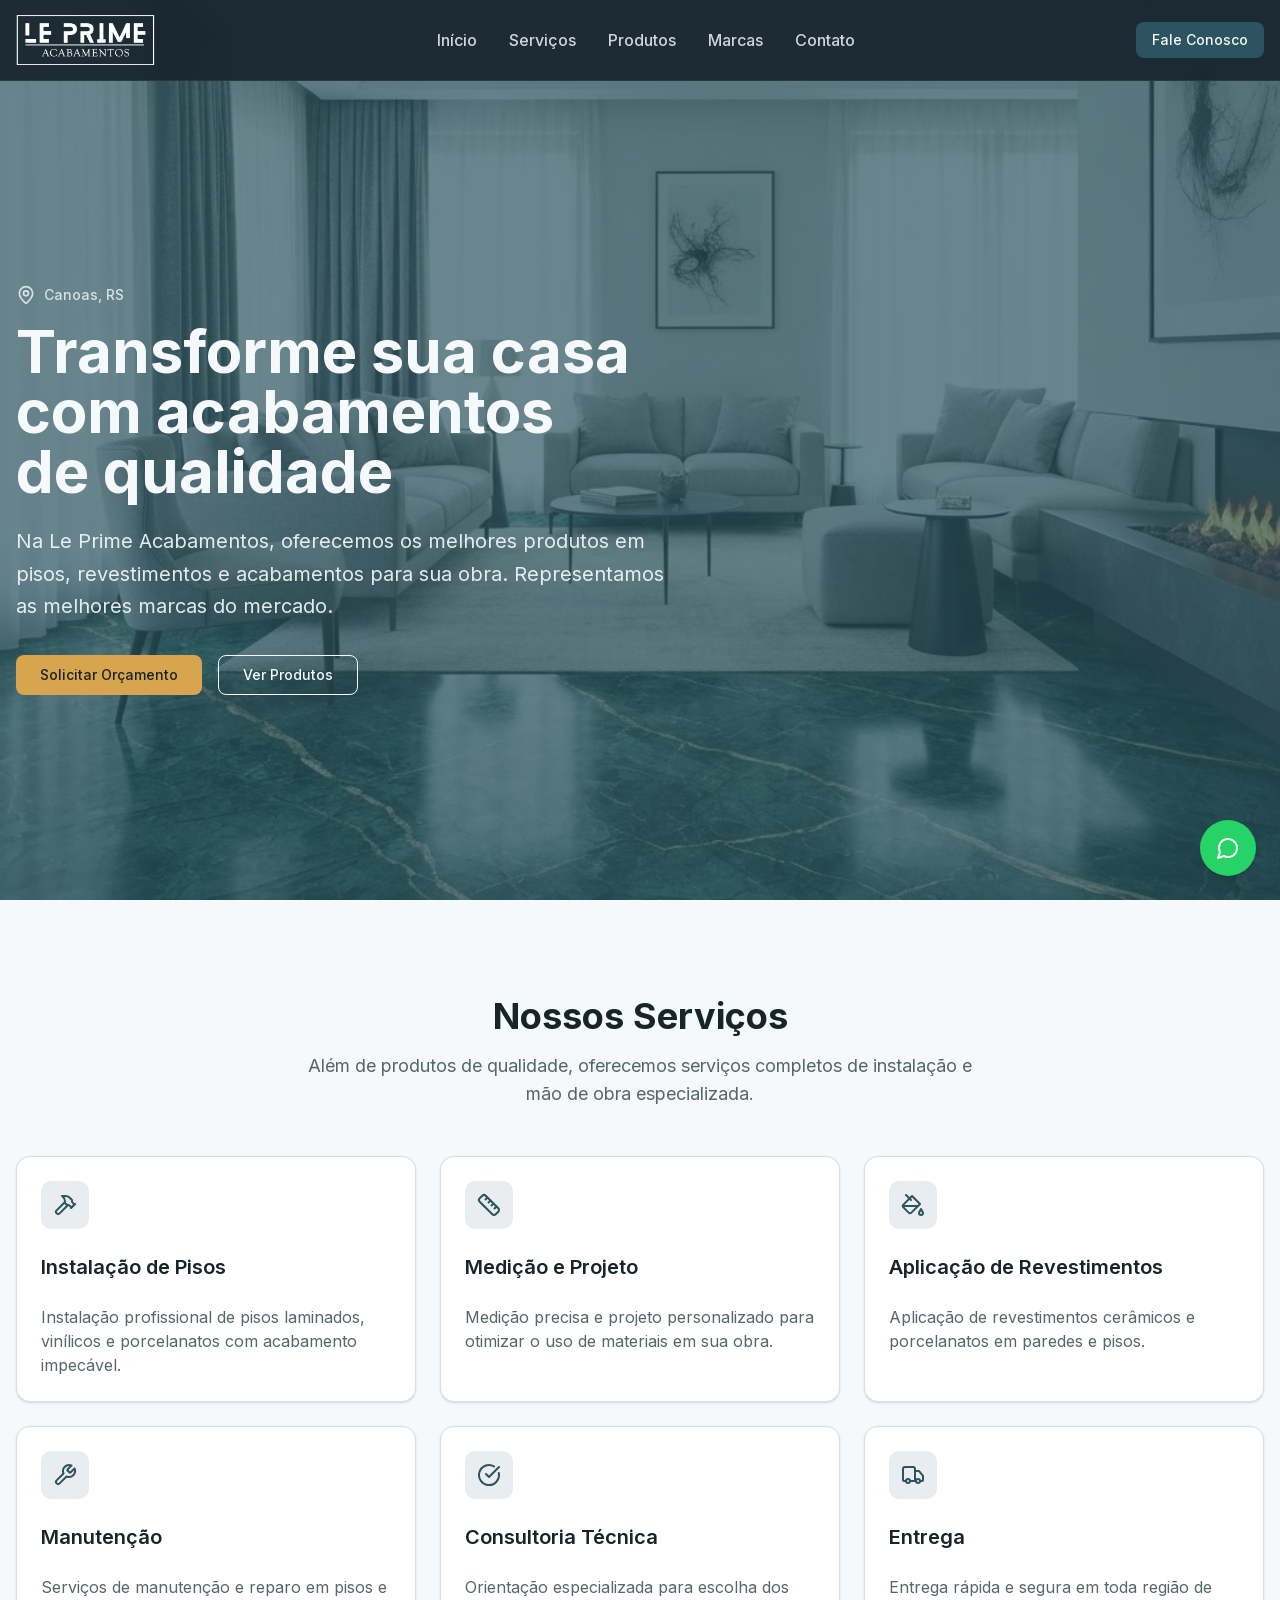
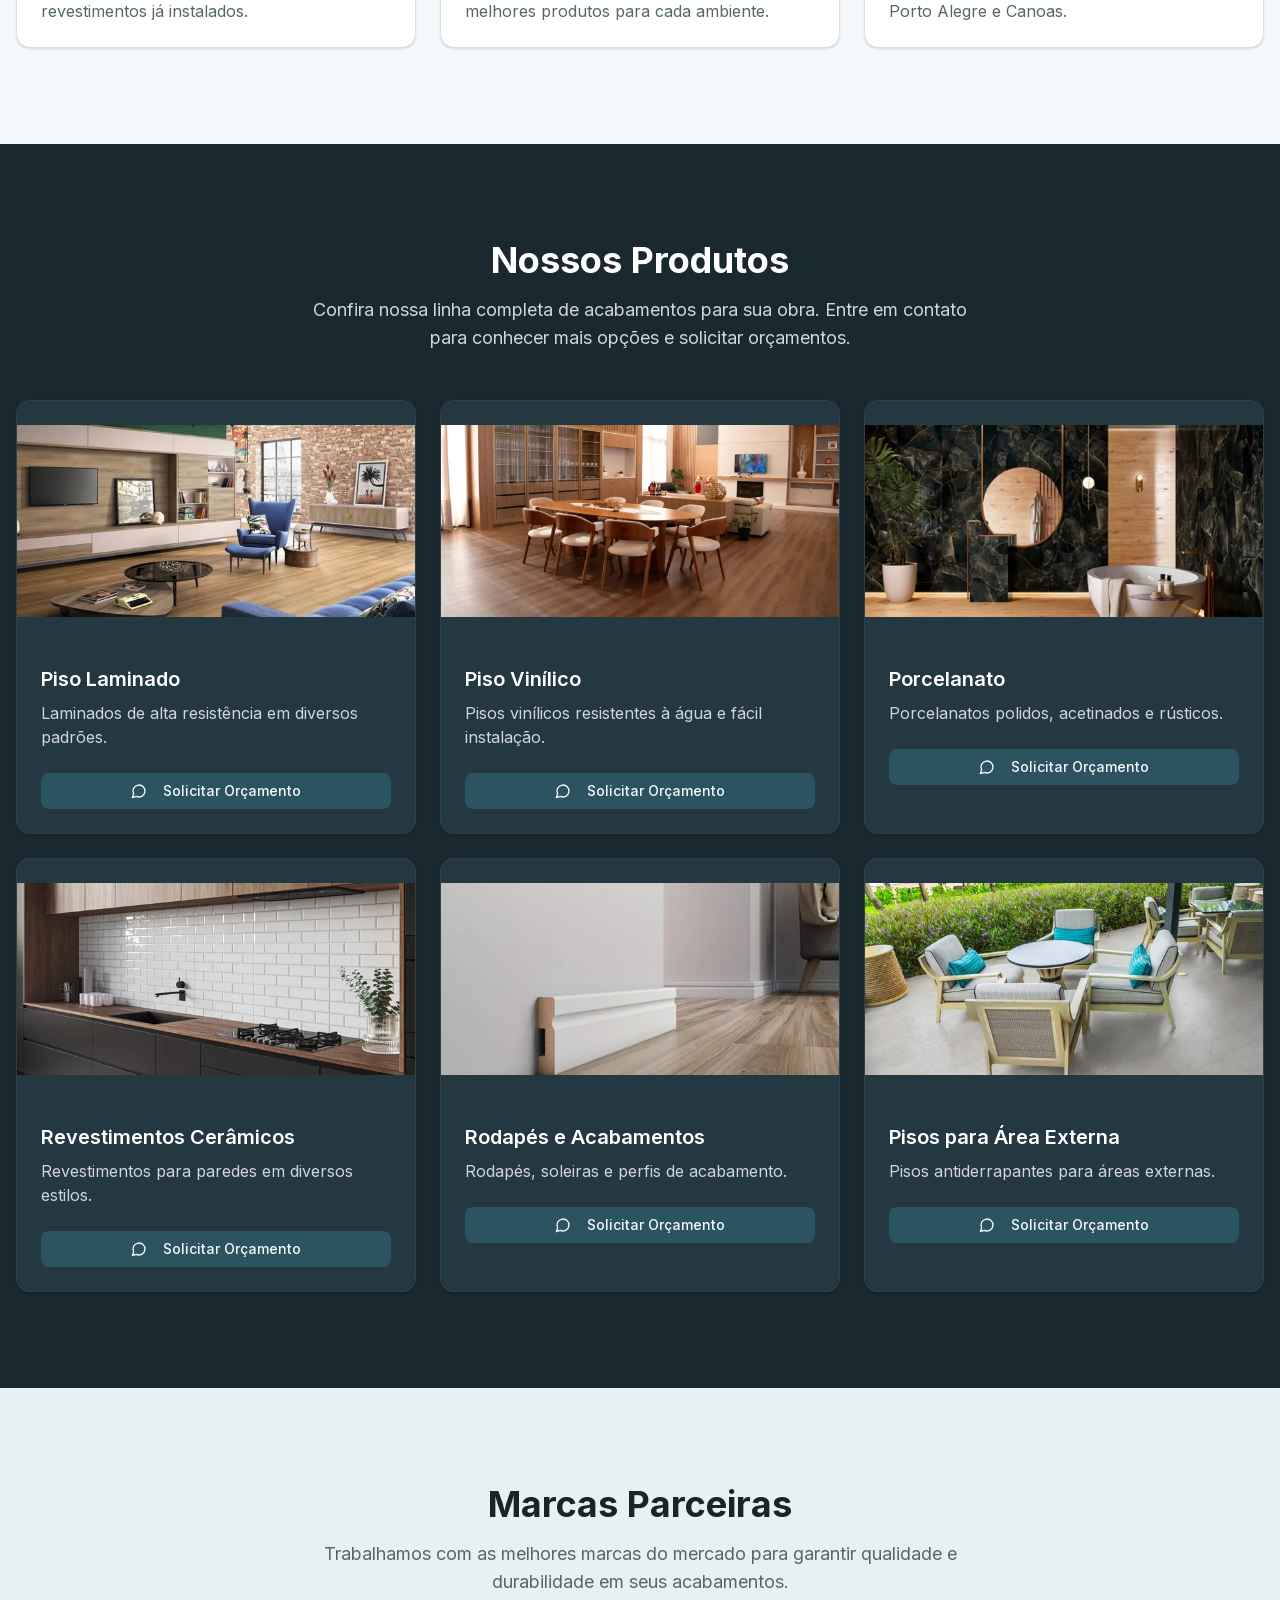
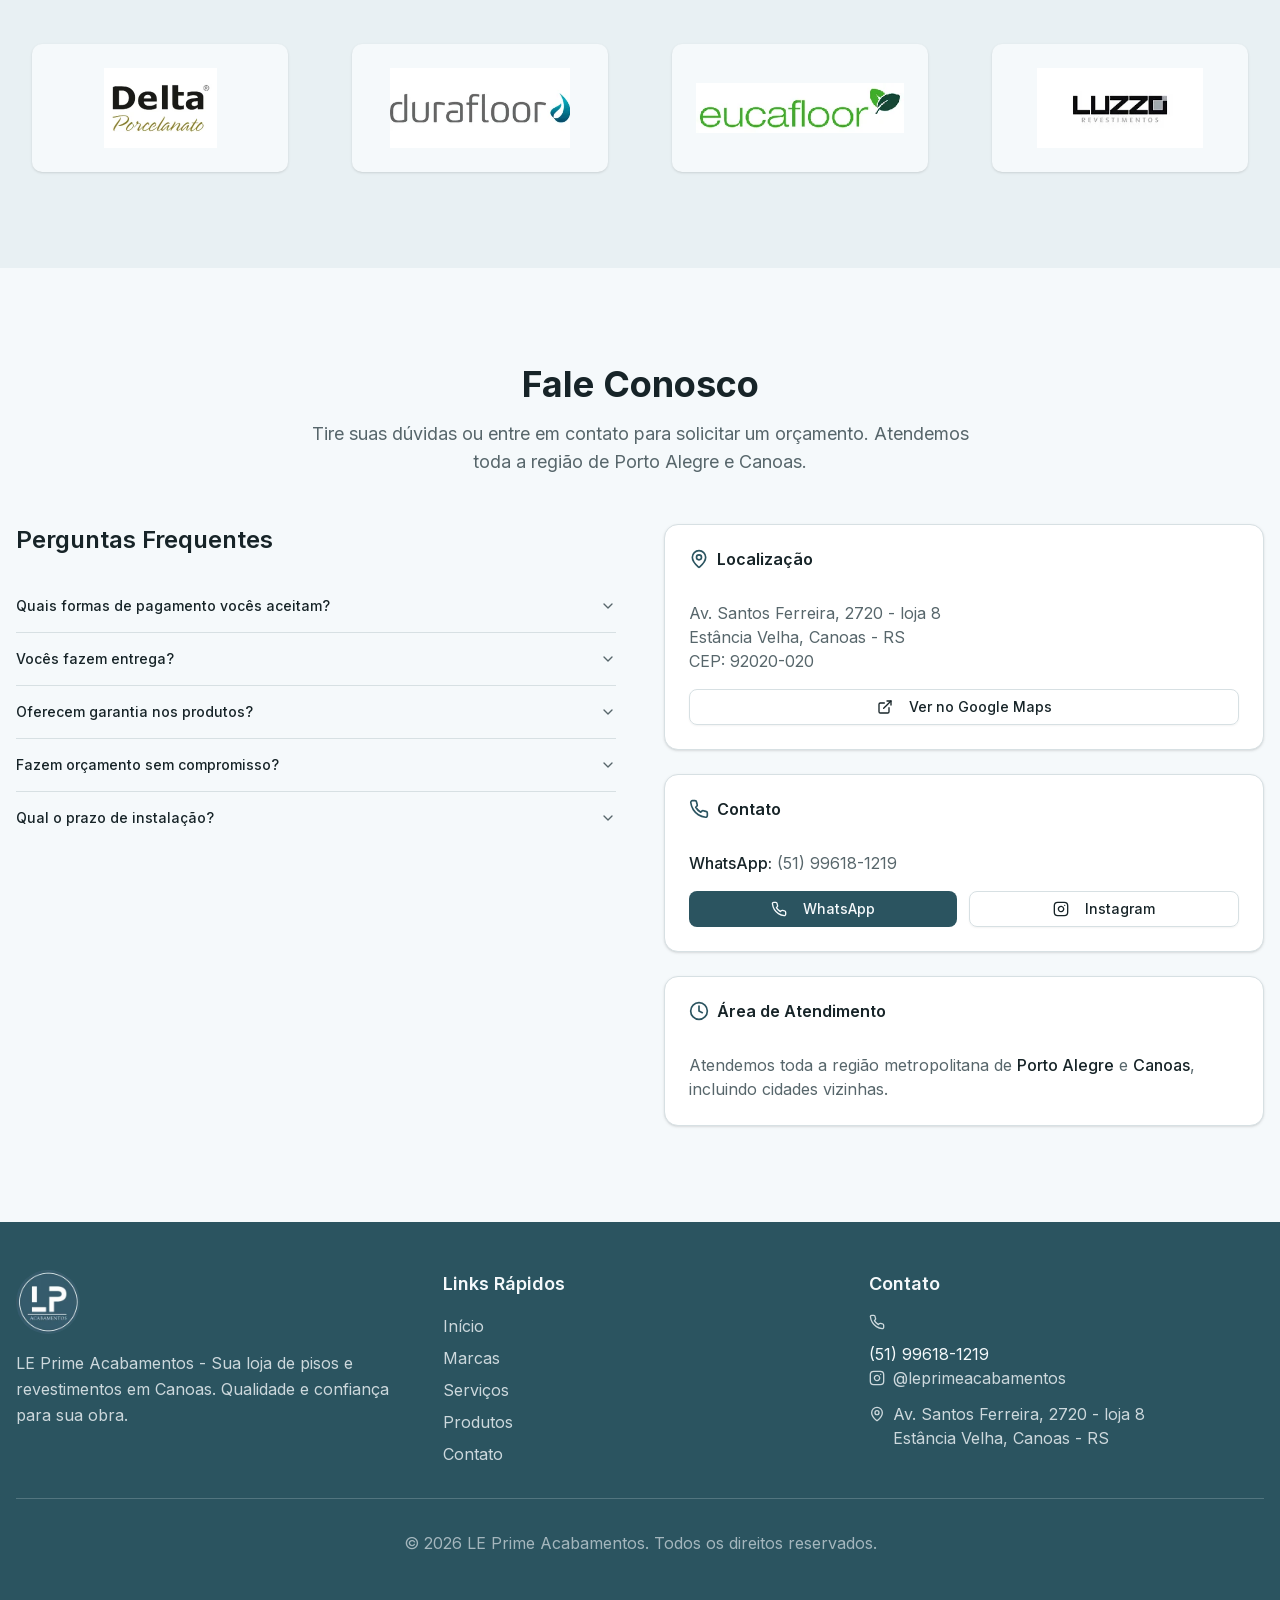
==== public/index.html @ 02da1637 "feat(seo): Bloco 2 — Correções técnicas no código Imagens: - Todas convertidas para WebP (-2.6MB tot" ====
<!DOCTYPE html><!--xHjGhmibAjCut7b3ZmkVr--><html lang="pt-BR"><head><meta charSet="utf-8"/><link rel="canonical" href="https://www.leprimeacabamentos.com.br"/><meta name="google-site-verification" content="google7a847de739270bcd"/><meta name="robots" content="index, follow, max-image-preview:large, max-snippet:-1, max-video-preview:-1"/><link rel="icon" href="/favicon.ico" sizes="48x48"/><link rel="icon" type="image/png" href="/favicon-32x32.png" sizes="32x32"/><link rel="icon" type="image/png" href="/favicon-16x16.png" sizes="16x16"/><link rel="apple-touch-icon" href="/apple-touch-icon-180x180.png" sizes="180x180"/><link rel="icon" type="image/png" href="/icon-192x192.png" sizes="192x192"/><meta name="viewport" content="width=device-width, initial-scale=1"/><link rel="preload" href="_next/static/media/2a65768255d6b625-s.p.d19752fb.woff2" as="font" crossorigin="" type="font/woff2"/><link rel="preload" href="_next/static/media/83afe278b6a6bb3c-s.p.3a6ba036.woff2" as="font" crossorigin="" type="font/woff2"/><link rel="preload" as="image" href="hero-sala-moderna.webp"/><link rel="stylesheet" href="_next/static/chunks/842a266dc51f38ae.css" data-precedence="next"/><link rel="stylesheet" href="_next/static/chunks/28640b6b46b6583d.css" data-precedence="next"/><link rel="preload" as="script" fetchPriority="low" href="_next/static/chunks/1b8222eaa4158497.js"/><script src="_next/static/chunks/248cba0fcb3874ed.js" async=""></script><script src="_next/static/chunks/71174f05e5b388a3.js" async=""></script><script src="_next/static/chunks/bd99abf99bce4932.js" async=""></script><script src="_next/static/chunks/turbopack-7b4e3e3dbc8dd6b5.js" async=""></script><script src="_next/static/chunks/ff1a16fafef87110.js" async=""></script><script src="_next/static/chunks/247eb132b7f7b574.js" async=""></script><script src="_next/static/chunks/0c6932420e96e619.js" async=""></script><script src="_next/static/chunks/216e744715e0ec8f.js" async=""></script><meta name="next-size-adjust" content=""/><title>LE Prime Acabamentos | Pisos e Revestimentos em Canoas, RS</title><meta name="description" content="Loja de acabamentos em Canoas, RS. Pisos laminados, vinílicos, porcelanatos e revestimentos das melhores marcas. Instalação profissional. Atendemos Porto Alegre e região."/><meta name="generator" content="v0.app"/><meta name="keywords" content="pisos, revestimentos, acabamentos, laminado, vinílico, porcelanato, Canoas, Porto Alegre, RS"/><meta property="og:title" content="LE Prime Acabamentos | Pisos e Revestimentos em Canoas, RS"/><meta property="og:description" content="Loja de acabamentos em Canoas, RS. Pisos laminados, vinílicos, porcelanatos e revestimentos das melhores marcas."/><meta property="og:locale" content="pt_BR"/><meta property="og:type" content="website"/><meta property="og:url" content="https://www.leprimeacabamentos.com.br"/><meta property="og:site_name" content="LE Prime Acabamentos"/><meta property="og:image" content="https://www.leprimeacabamentos.com.br/images/og-image.jpg"/><meta property="og:image:width" content="1200"/><meta property="og:image:height" content="630"/><meta property="og:image:alt" content="LE Prime Acabamentos — Pisos, Revestimentos e Acabamentos em Canoas RS"/><meta name="twitter:card" content="summary_large_image"/><meta name="twitter:title" content="LE Prime Acabamentos | Pisos e Revestimentos em Canoas, RS"/><meta name="twitter:description" content="Loja de acabamentos em Canoas, RS. Pisos laminados, vinílicos, porcelanatos e revestimentos das melhores marcas."/><meta name="twitter:image" content="https://www.leprimeacabamentos.com.br/images/og-image.jpg"/><script src="_next/static/chunks/a6dad97d9634a72d.js" noModule=""></script><script>!function(f,b,e,v,n,t,s){if(f.fbq)return;n=f.fbq=function(){n.callMethod?n.callMethod.apply(n,arguments):n.queue.push(arguments)};if(!f._fbq)f._fbq=n;n.push=n;n.loaded=!0;n.version='2.0';n.queue=[];t=b.createElement(e);t.async=!0;t.src=v;s=b.getElementsByTagName(e)[0];s.parentNode.insertBefore(t,s)}(window,document,'script','https://connect.facebook.net/en_US/fbevents.js');fbq('init','460157146189264');fbq('track','PageView');</script><noscript><img height="1" width="1" style="display:none" src="https://www.facebook.com/tr?id=460157146189264&ev=PageView&noscript=1"/></noscript><script>(function(w,d,s,l,i){w[l]=w[l]||[];w[l].push({'gtm.start':new Date().getTime(),event:'gtm.js'});var f=d.getElementsByTagName(s)[0],j=d.createElement(s),dl=l!='dataLayer'?'&l='+l:'';j.async=true;j.src='https://www.googletagmanager.com/gtm.js?id='+i+dl;f.parentNode.insertBefore(j,f);})(window,document,'script','dataLayer','GTM-TZK64F4Z');</script><script type="application/ld+json">{"@context":"https://schema.org","@type":"LocalBusiness","name":"LE Prime Acabamentos","description":"Loja especializada em pisos laminados, vinílicos, porcelanatos, revestimentos e acabamentos em Canoas, RS. Atendimento personalizado e instalação profissional para toda região metropolitana de Porto Alegre.","url":"https://www.leprimeacabamentos.com.br","logo":"https://www.leprimeacabamentos.com.br/images/leprime-logo.png","image":"https://www.leprimeacabamentos.com.br/images/og-image.jpg","address":{"@type":"PostalAddress","streetAddress":"Canoas","addressLocality":"Canoas","addressRegion":"RS","addressCountry":"BR"},"geo":{"@type":"GeoCoordinates","latitude":"-29.9175","longitude":"-51.1860"},"openingHoursSpecification":[{"@type":"OpeningHoursSpecification","dayOfWeek":["Monday","Tuesday","Wednesday","Thursday","Friday"],"opens":"09:00","closes":"18:00"},{"@type":"OpeningHoursSpecification","dayOfWeek":"Saturday","opens":"09:00","closes":"13:00"}],"priceRange":"$$","areaServed":["Canoas","Porto Alegre","Região Metropolitana de Porto Alegre"],"sameAs":[]}</script><script type="application/ld+json">{"@context":"https://schema.org","@type":"FAQPage","mainEntity":[{"@type":"Question","name":"Quais formas de pagamento vocês aceitam?","acceptedAnswer":{"@type":"Answer","text":"Aceitamos cartão de crédito (parcelado em até 10x), débito, PIX, boleto bancário e dinheiro. Condições especiais para pagamento à vista. Consulte nosso time para a melhor condição para seu projeto."}},{"@type":"Question","name":"Vocês fazem entrega?","acceptedAnswer":{"@type":"Answer","text":"Sim! Fazemos entrega para Canoas, Porto Alegre e toda a região metropolitana. O frete é calculado conforme a quantidade de material e a localização. Consulte prazos e valores pelo nosso WhatsApp."}},{"@type":"Question","name":"Oferecem garantia nos produtos?","acceptedAnswer":{"@type":"Answer","text":"Todos os nossos produtos contam com garantia de fábrica. Trabalhamos apenas com marcas reconhecidas como Durafloor, Eucafloor, Quick-Step, Delta e outras, garantindo qualidade e durabilidade. Além disso, nossos serviços de instalação possuem garantia de mão de obra."}},{"@type":"Question","name":"Fazem orçamento sem compromisso?","acceptedAnswer":{"@type":"Answer","text":"Com certeza! Oferecemos orçamento gratuito e sem compromisso. Basta nos enviar as medidas do ambiente ou agendar uma visita técnica. Entre em contato pelo WhatsApp (51) 99618-1219 e nossa equipe terá prazer em ajudar."}},{"@type":"Question","name":"Qual o prazo de instalação?","acceptedAnswer":{"@type":"Answer","text":"O prazo depende do tipo de piso, tamanho da área e complexidade do projeto. Em média, a instalação de piso laminado ou vinílico leva de 1 a 3 dias para ambientes residenciais. Porcelanato e revestimentos cerâmicos podem levar de 3 a 7 dias. Após a medição, informamos o prazo exato para o seu projeto."}}]}</script></head><body class="font-sans antialiased"><noscript><iframe src="https://www.googletagmanager.com/ns.html?id=GTM-TZK64F4Z" height="0" width="0" style="display:none;visibility:hidden"></iframe></noscript><div hidden=""><!--$--><!--/$--></div><main class="min-h-screen"><header class="fixed top-0 left-0 right-0 z-50 bg-[#1a2830]/95 backdrop-blur-sm border-b border-[#3d5a6c]/30"><div class="container mx-auto px-4"><div class="flex items-center justify-between h-16 md:h-20"><a href="#inicio" title="Página inicial LE Prime Acabamentos" class="flex items-center"><img alt="LE Prime Acabamentos" loading="eager" width="180" height="60" decoding="async" data-nimg="1" class="h-10 md:h-14 w-auto" style="color:transparent" src="images/leprime-logo.png"/></a><nav class="hidden md:flex items-center gap-8"><a href="#inicio" title="Página inicial LE Prime Acabamentos" class="text-gray-300 hover:text-white font-medium transition-colors">Início</a><a href="#servicos" title="Nossos serviços de pisos e revestimentos" class="text-gray-300 hover:text-white font-medium transition-colors">Serviços</a><a href="#produtos" title="Produtos: pisos, porcelanato e revestimentos" class="text-gray-300 hover:text-white font-medium transition-colors">Produtos</a><a href="#marcas" title="Marcas parceiras" class="text-gray-300 hover:text-white font-medium transition-colors">Marcas</a><a href="#contato" title="Contato e orçamento" class="text-gray-300 hover:text-white font-medium transition-colors">Contato</a></nav><div class="hidden md:block"><a href="https://wa.me/5551996181219" title="Fale conosco pelo WhatsApp" target="_blank" rel="noopener noreferrer" data-slot="button" class="inline-flex items-center justify-center gap-2 whitespace-nowrap rounded-md text-sm font-medium transition-all disabled:pointer-events-none disabled:opacity-50 [&amp;_svg]:pointer-events-none [&amp;_svg:not([class*=&#x27;size-&#x27;])]:size-4 shrink-0 [&amp;_svg]:shrink-0 outline-none focus-visible:border-ring focus-visible:ring-ring/50 focus-visible:ring-[3px] aria-invalid:ring-destructive/20 dark:aria-invalid:ring-destructive/40 aria-invalid:border-destructive text-primary-foreground h-9 px-4 py-2 has-[&gt;svg]:px-3 bg-primary hover:bg-primary/90">Fale Conosco</a></div><button class="md:hidden p-2 text-gray-300" aria-label="Toggle menu"><svg xmlns="http://www.w3.org/2000/svg" width="24" height="24" viewBox="0 0 24 24" fill="none" stroke="currentColor" stroke-width="2" stroke-linecap="round" stroke-linejoin="round" class="lucide lucide-menu h-6 w-6"><line x1="4" x2="20" y1="12" y2="12"></line><line x1="4" x2="20" y1="6" y2="6"></line><line x1="4" x2="20" y1="18" y2="18"></line></svg></button></div></div></header><section id="inicio" class="relative min-h-screen flex items-center pt-20 overflow-hidden"><div class="absolute inset-0 z-0"><img alt="Sala moderna com piso porcelanato polido e acabamento premium — LE Prime Acabamentos Canoas RS" decoding="async" data-nimg="fill" class="object-cover" style="position:absolute;height:100%;width:100%;left:0;top:0;right:0;bottom:0;color:transparent" src="hero-sala-moderna.webp" fetchpriority="high"/><div class="absolute inset-0 bg-primary/70"></div></div><div class="container mx-auto px-4 relative z-10"><div class="max-w-3xl"><div class="flex items-center gap-2 text-primary-foreground/80 mb-4"><svg xmlns="http://www.w3.org/2000/svg" width="24" height="24" viewBox="0 0 24 24" fill="none" stroke="currentColor" stroke-width="2" stroke-linecap="round" stroke-linejoin="round" class="lucide lucide-map-pin h-5 w-5"><path d="M20 10c0 4.993-5.539 10.193-7.399 11.799a1 1 0 0 1-1.202 0C9.539 20.193 4 14.993 4 10a8 8 0 0 1 16 0"></path><circle cx="12" cy="10" r="3"></circle></svg><span class="text-sm font-medium">Canoas, RS</span></div><h1 class="text-4xl md:text-5xl lg:text-6xl font-bold text-primary-foreground mb-6 text-balance">Transforme sua casa com acabamentos de qualidade</h1><p class="text-lg md:text-xl text-primary-foreground/90 mb-8 leading-relaxed max-w-2xl">Na Le Prime Acabamentos, oferecemos os melhores produtos em pisos, revestimentos e acabamentos para sua obra. Representamos as melhores marcas do mercado.</p><div class="flex flex-col sm:flex-row gap-4"><a href="https://wa.me/5551996181219" title="Fale conosco pelo WhatsApp" target="_blank" rel="noopener noreferrer" data-slot="button" class="inline-flex items-center justify-center gap-2 whitespace-nowrap text-sm font-medium transition-all disabled:pointer-events-none disabled:opacity-50 [&amp;_svg]:pointer-events-none [&amp;_svg:not([class*=&#x27;size-&#x27;])]:size-4 shrink-0 [&amp;_svg]:shrink-0 outline-none focus-visible:border-ring focus-visible:ring-ring/50 focus-visible:ring-[3px] aria-invalid:ring-destructive/20 dark:aria-invalid:ring-destructive/40 aria-invalid:border-destructive h-10 rounded-md px-6 has-[&gt;svg]:px-4 bg-accent text-accent-foreground hover:bg-accent/90">Solicitar Orçamento</a><a href="#produtos" title="Produtos: pisos, porcelanato e revestimentos" data-slot="button" class="inline-flex items-center justify-center gap-2 whitespace-nowrap text-sm font-medium transition-all disabled:pointer-events-none disabled:opacity-50 [&amp;_svg]:pointer-events-none [&amp;_svg:not([class*=&#x27;size-&#x27;])]:size-4 shrink-0 [&amp;_svg]:shrink-0 outline-none focus-visible:border-ring focus-visible:ring-ring/50 focus-visible:ring-[3px] aria-invalid:ring-destructive/20 dark:aria-invalid:ring-destructive/40 aria-invalid:border-destructive border shadow-xs hover:text-accent-foreground dark:bg-input/30 dark:border-input dark:hover:bg-input/50 h-10 rounded-md px-6 has-[&gt;svg]:px-4 border-primary-foreground text-primary-foreground hover:bg-primary-foreground/10 bg-transparent">Ver Produtos</a></div></div></div></section><section id="servicos" class="py-16 md:py-24 bg-background"><div class="container mx-auto px-4"><div class="text-center mb-12"><h2 class="text-3xl md:text-4xl font-bold text-foreground mb-4">Nossos Serviços</h2><p class="text-muted-foreground text-lg max-w-2xl mx-auto">Além de produtos de qualidade, oferecemos serviços completos de instalação e mão de obra especializada.</p></div><div class="grid grid-cols-1 md:grid-cols-2 lg:grid-cols-3 gap-6"><div data-slot="card" class="bg-card text-card-foreground flex flex-col gap-6 rounded-xl border py-6 shadow-sm border-border hover:border-primary/50 transition-colors"><div data-slot="card-header" class="@container/card-header grid auto-rows-min grid-rows-[auto_auto] items-start gap-2 px-6 has-data-[slot=card-action]:grid-cols-[1fr_auto] [.border-b]:pb-6"><div class="w-12 h-12 rounded-lg bg-primary/10 flex items-center justify-center mb-4"><svg xmlns="http://www.w3.org/2000/svg" width="24" height="24" viewBox="0 0 24 24" fill="none" stroke="currentColor" stroke-width="2" stroke-linecap="round" stroke-linejoin="round" class="lucide lucide-hammer h-6 w-6 text-primary"><path d="m15 12-8.373 8.373a1 1 0 1 1-3-3L12 9"></path><path d="m18 15 4-4"></path><path d="m21.5 11.5-1.914-1.914A2 2 0 0 1 19 8.172V7l-2.26-2.26a6 6 0 0 0-4.202-1.756L9 2.96l.92.82A6.18 6.18 0 0 1 12 8.4V10l2 2h1.172a2 2 0 0 1 1.414.586L18.5 14.5"></path></svg></div><div data-slot="card-title" class="font-semibold text-xl">Instalação de Pisos</div></div><div data-slot="card-content" class="px-6"><div data-slot="card-description" class="text-muted-foreground text-base">Instalação profissional de pisos laminados, vinílicos e porcelanatos com acabamento impecável.</div></div></div><div data-slot="card" class="bg-card text-card-foreground flex flex-col gap-6 rounded-xl border py-6 shadow-sm border-border hover:border-primary/50 transition-colors"><div data-slot="card-header" class="@container/card-header grid auto-rows-min grid-rows-[auto_auto] items-start gap-2 px-6 has-data-[slot=card-action]:grid-cols-[1fr_auto] [.border-b]:pb-6"><div class="w-12 h-12 rounded-lg bg-primary/10 flex items-center justify-center mb-4"><svg xmlns="http://www.w3.org/2000/svg" width="24" height="24" viewBox="0 0 24 24" fill="none" stroke="currentColor" stroke-width="2" stroke-linecap="round" stroke-linejoin="round" class="lucide lucide-ruler h-6 w-6 text-primary"><path d="M21.3 15.3a2.4 2.4 0 0 1 0 3.4l-2.6 2.6a2.4 2.4 0 0 1-3.4 0L2.7 8.7a2.41 2.41 0 0 1 0-3.4l2.6-2.6a2.41 2.41 0 0 1 3.4 0Z"></path><path d="m14.5 12.5 2-2"></path><path d="m11.5 9.5 2-2"></path><path d="m8.5 6.5 2-2"></path><path d="m17.5 15.5 2-2"></path></svg></div><div data-slot="card-title" class="font-semibold text-xl">Medição e Projeto</div></div><div data-slot="card-content" class="px-6"><div data-slot="card-description" class="text-muted-foreground text-base">Medição precisa e projeto personalizado para otimizar o uso de materiais em sua obra.</div></div></div><div data-slot="card" class="bg-card text-card-foreground flex flex-col gap-6 rounded-xl border py-6 shadow-sm border-border hover:border-primary/50 transition-colors"><div data-slot="card-header" class="@container/card-header grid auto-rows-min grid-rows-[auto_auto] items-start gap-2 px-6 has-data-[slot=card-action]:grid-cols-[1fr_auto] [.border-b]:pb-6"><div class="w-12 h-12 rounded-lg bg-primary/10 flex items-center justify-center mb-4"><svg xmlns="http://www.w3.org/2000/svg" width="24" height="24" viewBox="0 0 24 24" fill="none" stroke="currentColor" stroke-width="2" stroke-linecap="round" stroke-linejoin="round" class="lucide lucide-paint-bucket h-6 w-6 text-primary"><path d="m19 11-8-8-8.6 8.6a2 2 0 0 0 0 2.8l5.2 5.2c.8.8 2 .8 2.8 0L19 11Z"></path><path d="m5 2 5 5"></path><path d="M2 13h15"></path><path d="M22 20a2 2 0 1 1-4 0c0-1.6 1.7-2.4 2-4 .3 1.6 2 2.4 2 4Z"></path></svg></div><div data-slot="card-title" class="font-semibold text-xl">Aplicação de Revestimentos</div></div><div data-slot="card-content" class="px-6"><div data-slot="card-description" class="text-muted-foreground text-base">Aplicação de revestimentos cerâmicos e porcelanatos em paredes e pisos.</div></div></div><div data-slot="card" class="bg-card text-card-foreground flex flex-col gap-6 rounded-xl border py-6 shadow-sm border-border hover:border-primary/50 transition-colors"><div data-slot="card-header" class="@container/card-header grid auto-rows-min grid-rows-[auto_auto] items-start gap-2 px-6 has-data-[slot=card-action]:grid-cols-[1fr_auto] [.border-b]:pb-6"><div class="w-12 h-12 rounded-lg bg-primary/10 flex items-center justify-center mb-4"><svg xmlns="http://www.w3.org/2000/svg" width="24" height="24" viewBox="0 0 24 24" fill="none" stroke="currentColor" stroke-width="2" stroke-linecap="round" stroke-linejoin="round" class="lucide lucide-wrench h-6 w-6 text-primary"><path d="M14.7 6.3a1 1 0 0 0 0 1.4l1.6 1.6a1 1 0 0 0 1.4 0l3.77-3.77a6 6 0 0 1-7.94 7.94l-6.91 6.91a2.12 2.12 0 0 1-3-3l6.91-6.91a6 6 0 0 1 7.94-7.94l-3.76 3.76z"></path></svg></div><div data-slot="card-title" class="font-semibold text-xl">Manutenção</div></div><div data-slot="card-content" class="px-6"><div data-slot="card-description" class="text-muted-foreground text-base">Serviços de manutenção e reparo em pisos e revestimentos já instalados.</div></div></div><div data-slot="card" class="bg-card text-card-foreground flex flex-col gap-6 rounded-xl border py-6 shadow-sm border-border hover:border-primary/50 transition-colors"><div data-slot="card-header" class="@container/card-header grid auto-rows-min grid-rows-[auto_auto] items-start gap-2 px-6 has-data-[slot=card-action]:grid-cols-[1fr_auto] [.border-b]:pb-6"><div class="w-12 h-12 rounded-lg bg-primary/10 flex items-center justify-center mb-4"><svg xmlns="http://www.w3.org/2000/svg" width="24" height="24" viewBox="0 0 24 24" fill="none" stroke="currentColor" stroke-width="2" stroke-linecap="round" stroke-linejoin="round" class="lucide lucide-circle-check-big h-6 w-6 text-primary"><path d="M21.801 10A10 10 0 1 1 17 3.335"></path><path d="m9 11 3 3L22 4"></path></svg></div><div data-slot="card-title" class="font-semibold text-xl">Consultoria Técnica</div></div><div data-slot="card-content" class="px-6"><div data-slot="card-description" class="text-muted-foreground text-base">Orientação especializada para escolha dos melhores produtos para cada ambiente.</div></div></div><div data-slot="card" class="bg-card text-card-foreground flex flex-col gap-6 rounded-xl border py-6 shadow-sm border-border hover:border-primary/50 transition-colors"><div data-slot="card-header" class="@container/card-header grid auto-rows-min grid-rows-[auto_auto] items-start gap-2 px-6 has-data-[slot=card-action]:grid-cols-[1fr_auto] [.border-b]:pb-6"><div class="w-12 h-12 rounded-lg bg-primary/10 flex items-center justify-center mb-4"><svg xmlns="http://www.w3.org/2000/svg" width="24" height="24" viewBox="0 0 24 24" fill="none" stroke="currentColor" stroke-width="2" stroke-linecap="round" stroke-linejoin="round" class="lucide lucide-truck h-6 w-6 text-primary"><path d="M14 18V6a2 2 0 0 0-2-2H4a2 2 0 0 0-2 2v11a1 1 0 0 0 1 1h2"></path><path d="M15 18H9"></path><path d="M19 18h2a1 1 0 0 0 1-1v-3.65a1 1 0 0 0-.22-.624l-3.48-4.35A1 1 0 0 0 17.52 8H14"></path><circle cx="17" cy="18" r="2"></circle><circle cx="7" cy="18" r="2"></circle></svg></div><div data-slot="card-title" class="font-semibold text-xl">Entrega</div></div><div data-slot="card-content" class="px-6"><div data-slot="card-description" class="text-muted-foreground text-base">Entrega rápida e segura em toda região de Porto Alegre e Canoas.</div></div></div></div></div></section><section id="produtos" class="py-16 md:py-24 bg-[#1a2830]"><div class="container mx-auto px-4"><div class="text-center mb-12"><h2 class="text-3xl md:text-4xl font-bold text-white mb-4">Nossos Produtos</h2><p class="text-gray-300 text-lg max-w-2xl mx-auto">Confira nossa linha completa de acabamentos para sua obra. Entre em contato para conhecer mais opções e solicitar orçamentos.</p></div><div class="grid grid-cols-1 md:grid-cols-2 lg:grid-cols-3 gap-6"><div data-slot="card" class="text-card-foreground flex flex-col gap-6 rounded-xl border py-6 shadow-sm overflow-hidden group bg-[#243842] border-[#3d5a6c]/30"><div class="relative h-48 overflow-hidden"><img alt="Piso laminado de madeira alta resistência — venda e instalação em Canoas e região metropolitana de Porto Alegre" loading="lazy" decoding="async" data-nimg="fill" class="object-cover group-hover:scale-105 transition-transform duration-300" style="position:absolute;height:100%;width:100%;left:0;top:0;right:0;bottom:0;color:transparent" src="piso-laminado.webp"/></div><div data-slot="card-content" class="px-6 pt-6"><h3 class="text-xl font-semibold text-white mb-2">Piso Laminado</h3><p class="text-gray-300">Laminados de alta resistência em diversos padrões.</p></div><div data-slot="card-footer" class="flex items-center px-6 [.border-t]:pt-6"><a href="https://wa.me/5551996181219?text=Olá! Gostaria de saber mais sobre Piso Laminado" target="_blank" rel="noopener noreferrer" data-slot="button" class="inline-flex items-center justify-center gap-2 whitespace-nowrap rounded-md text-sm font-medium transition-all disabled:pointer-events-none disabled:opacity-50 [&amp;_svg]:pointer-events-none [&amp;_svg:not([class*=&#x27;size-&#x27;])]:size-4 shrink-0 [&amp;_svg]:shrink-0 outline-none focus-visible:border-ring focus-visible:ring-ring/50 focus-visible:ring-[3px] aria-invalid:ring-destructive/20 dark:aria-invalid:ring-destructive/40 aria-invalid:border-destructive text-primary-foreground h-9 px-4 py-2 has-[&gt;svg]:px-3 w-full bg-primary hover:bg-primary/90"><svg xmlns="http://www.w3.org/2000/svg" width="24" height="24" viewBox="0 0 24 24" fill="none" stroke="currentColor" stroke-width="2" stroke-linecap="round" stroke-linejoin="round" class="lucide lucide-message-circle mr-2 h-4 w-4"><path d="M7.9 20A9 9 0 1 0 4 16.1L2 22Z"></path></svg>Solicitar Orçamento</a></div></div><div data-slot="card" class="text-card-foreground flex flex-col gap-6 rounded-xl border py-6 shadow-sm overflow-hidden group bg-[#243842] border-[#3d5a6c]/30"><div class="relative h-48 overflow-hidden"><img alt="Piso vinílico resistente à água para ambientes modernos — LE Prime Acabamentos Canoas RS" loading="lazy" decoding="async" data-nimg="fill" class="object-cover group-hover:scale-105 transition-transform duration-300" style="position:absolute;height:100%;width:100%;left:0;top:0;right:0;bottom:0;color:transparent" src="piso-vinilico.webp"/></div><div data-slot="card-content" class="px-6 pt-6"><h3 class="text-xl font-semibold text-white mb-2">Piso Vinílico</h3><p class="text-gray-300">Pisos vinílicos resistentes à água e fácil instalação.</p></div><div data-slot="card-footer" class="flex items-center px-6 [.border-t]:pt-6"><a href="https://wa.me/5551996181219?text=Olá! Gostaria de saber mais sobre Piso Vinílico" target="_blank" rel="noopener noreferrer" data-slot="button" class="inline-flex items-center justify-center gap-2 whitespace-nowrap rounded-md text-sm font-medium transition-all disabled:pointer-events-none disabled:opacity-50 [&amp;_svg]:pointer-events-none [&amp;_svg:not([class*=&#x27;size-&#x27;])]:size-4 shrink-0 [&amp;_svg]:shrink-0 outline-none focus-visible:border-ring focus-visible:ring-ring/50 focus-visible:ring-[3px] aria-invalid:ring-destructive/20 dark:aria-invalid:ring-destructive/40 aria-invalid:border-destructive text-primary-foreground h-9 px-4 py-2 has-[&gt;svg]:px-3 w-full bg-primary hover:bg-primary/90"><svg xmlns="http://www.w3.org/2000/svg" width="24" height="24" viewBox="0 0 24 24" fill="none" stroke="currentColor" stroke-width="2" stroke-linecap="round" stroke-linejoin="round" class="lucide lucide-message-circle mr-2 h-4 w-4"><path d="M7.9 20A9 9 0 1 0 4 16.1L2 22Z"></path></svg>Solicitar Orçamento</a></div></div><div data-slot="card" class="text-card-foreground flex flex-col gap-6 rounded-xl border py-6 shadow-sm overflow-hidden group bg-[#243842] border-[#3d5a6c]/30"><div class="relative h-48 overflow-hidden"><img alt="Porcelanato polido e acetinado para sala e cozinha — loja de pisos em Canoas RS" loading="lazy" decoding="async" data-nimg="fill" class="object-cover group-hover:scale-105 transition-transform duration-300" style="position:absolute;height:100%;width:100%;left:0;top:0;right:0;bottom:0;color:transparent" src="porcelanato.webp"/></div><div data-slot="card-content" class="px-6 pt-6"><h3 class="text-xl font-semibold text-white mb-2">Porcelanato</h3><p class="text-gray-300">Porcelanatos polidos, acetinados e rústicos.</p></div><div data-slot="card-footer" class="flex items-center px-6 [.border-t]:pt-6"><a href="https://wa.me/5551996181219?text=Olá! Gostaria de saber mais sobre Porcelanato" target="_blank" rel="noopener noreferrer" data-slot="button" class="inline-flex items-center justify-center gap-2 whitespace-nowrap rounded-md text-sm font-medium transition-all disabled:pointer-events-none disabled:opacity-50 [&amp;_svg]:pointer-events-none [&amp;_svg:not([class*=&#x27;size-&#x27;])]:size-4 shrink-0 [&amp;_svg]:shrink-0 outline-none focus-visible:border-ring focus-visible:ring-ring/50 focus-visible:ring-[3px] aria-invalid:ring-destructive/20 dark:aria-invalid:ring-destructive/40 aria-invalid:border-destructive text-primary-foreground h-9 px-4 py-2 has-[&gt;svg]:px-3 w-full bg-primary hover:bg-primary/90"><svg xmlns="http://www.w3.org/2000/svg" width="24" height="24" viewBox="0 0 24 24" fill="none" stroke="currentColor" stroke-width="2" stroke-linecap="round" stroke-linejoin="round" class="lucide lucide-message-circle mr-2 h-4 w-4"><path d="M7.9 20A9 9 0 1 0 4 16.1L2 22Z"></path></svg>Solicitar Orçamento</a></div></div><div data-slot="card" class="text-card-foreground flex flex-col gap-6 rounded-xl border py-6 shadow-sm overflow-hidden group bg-[#243842] border-[#3d5a6c]/30"><div class="relative h-48 overflow-hidden"><img alt="Revestimentos cerâmicos para banheiro e cozinha — LE Prime Acabamentos Canoas RS" loading="lazy" decoding="async" data-nimg="fill" class="object-cover group-hover:scale-105 transition-transform duration-300" style="position:absolute;height:100%;width:100%;left:0;top:0;right:0;bottom:0;color:transparent" src="revestimentos-ceramicos.webp"/></div><div data-slot="card-content" class="px-6 pt-6"><h3 class="text-xl font-semibold text-white mb-2">Revestimentos Cerâmicos</h3><p class="text-gray-300">Revestimentos para paredes em diversos estilos.</p></div><div data-slot="card-footer" class="flex items-center px-6 [.border-t]:pt-6"><a href="https://wa.me/5551996181219?text=Olá! Gostaria de saber mais sobre Revestimentos Cerâmicos" target="_blank" rel="noopener noreferrer" data-slot="button" class="inline-flex items-center justify-center gap-2 whitespace-nowrap rounded-md text-sm font-medium transition-all disabled:pointer-events-none disabled:opacity-50 [&amp;_svg]:pointer-events-none [&amp;_svg:not([class*=&#x27;size-&#x27;])]:size-4 shrink-0 [&amp;_svg]:shrink-0 outline-none focus-visible:border-ring focus-visible:ring-ring/50 focus-visible:ring-[3px] aria-invalid:ring-destructive/20 dark:aria-invalid:ring-destructive/40 aria-invalid:border-destructive text-primary-foreground h-9 px-4 py-2 has-[&gt;svg]:px-3 w-full bg-primary hover:bg-primary/90"><svg xmlns="http://www.w3.org/2000/svg" width="24" height="24" viewBox="0 0 24 24" fill="none" stroke="currentColor" stroke-width="2" stroke-linecap="round" stroke-linejoin="round" class="lucide lucide-message-circle mr-2 h-4 w-4"><path d="M7.9 20A9 9 0 1 0 4 16.1L2 22Z"></path></svg>Solicitar Orçamento</a></div></div><div data-slot="card" class="text-card-foreground flex flex-col gap-6 rounded-xl border py-6 shadow-sm overflow-hidden group bg-[#243842] border-[#3d5a6c]/30"><div class="relative h-48 overflow-hidden"><img alt="Rodapés e acabamentos para piso laminado e porcelanato — Canoas RS" loading="lazy" decoding="async" data-nimg="fill" class="object-cover group-hover:scale-105 transition-transform duration-300" style="position:absolute;height:100%;width:100%;left:0;top:0;right:0;bottom:0;color:transparent" src="rodapes-acabamentos.webp"/></div><div data-slot="card-content" class="px-6 pt-6"><h3 class="text-xl font-semibold text-white mb-2">Rodapés e Acabamentos</h3><p class="text-gray-300">Rodapés, soleiras e perfis de acabamento.</p></div><div data-slot="card-footer" class="flex items-center px-6 [.border-t]:pt-6"><a href="https://wa.me/5551996181219?text=Olá! Gostaria de saber mais sobre Rodapés e Acabamentos" target="_blank" rel="noopener noreferrer" data-slot="button" class="inline-flex items-center justify-center gap-2 whitespace-nowrap rounded-md text-sm font-medium transition-all disabled:pointer-events-none disabled:opacity-50 [&amp;_svg]:pointer-events-none [&amp;_svg:not([class*=&#x27;size-&#x27;])]:size-4 shrink-0 [&amp;_svg]:shrink-0 outline-none focus-visible:border-ring focus-visible:ring-ring/50 focus-visible:ring-[3px] aria-invalid:ring-destructive/20 dark:aria-invalid:ring-destructive/40 aria-invalid:border-destructive text-primary-foreground h-9 px-4 py-2 has-[&gt;svg]:px-3 w-full bg-primary hover:bg-primary/90"><svg xmlns="http://www.w3.org/2000/svg" width="24" height="24" viewBox="0 0 24 24" fill="none" stroke="currentColor" stroke-width="2" stroke-linecap="round" stroke-linejoin="round" class="lucide lucide-message-circle mr-2 h-4 w-4"><path d="M7.9 20A9 9 0 1 0 4 16.1L2 22Z"></path></svg>Solicitar Orçamento</a></div></div><div data-slot="card" class="text-card-foreground flex flex-col gap-6 rounded-xl border py-6 shadow-sm overflow-hidden group bg-[#243842] border-[#3d5a6c]/30"><div class="relative h-48 overflow-hidden"><img alt="Pisos antiderrapantes para área externa e deck — LE Prime Acabamentos Canoas" loading="lazy" decoding="async" data-nimg="fill" class="object-cover group-hover:scale-105 transition-transform duration-300" style="position:absolute;height:100%;width:100%;left:0;top:0;right:0;bottom:0;color:transparent" src="pisos-area-externa.webp"/></div><div data-slot="card-content" class="px-6 pt-6"><h3 class="text-xl font-semibold text-white mb-2">Pisos para Área Externa</h3><p class="text-gray-300">Pisos antiderrapantes para áreas externas.</p></div><div data-slot="card-footer" class="flex items-center px-6 [.border-t]:pt-6"><a href="https://wa.me/5551996181219?text=Olá! Gostaria de saber mais sobre Pisos para Área Externa" target="_blank" rel="noopener noreferrer" data-slot="button" class="inline-flex items-center justify-center gap-2 whitespace-nowrap rounded-md text-sm font-medium transition-all disabled:pointer-events-none disabled:opacity-50 [&amp;_svg]:pointer-events-none [&amp;_svg:not([class*=&#x27;size-&#x27;])]:size-4 shrink-0 [&amp;_svg]:shrink-0 outline-none focus-visible:border-ring focus-visible:ring-ring/50 focus-visible:ring-[3px] aria-invalid:ring-destructive/20 dark:aria-invalid:ring-destructive/40 aria-invalid:border-destructive text-primary-foreground h-9 px-4 py-2 has-[&gt;svg]:px-3 w-full bg-primary hover:bg-primary/90"><svg xmlns="http://www.w3.org/2000/svg" width="24" height="24" viewBox="0 0 24 24" fill="none" stroke="currentColor" stroke-width="2" stroke-linecap="round" stroke-linejoin="round" class="lucide lucide-message-circle mr-2 h-4 w-4"><path d="M7.9 20A9 9 0 1 0 4 16.1L2 22Z"></path></svg>Solicitar Orçamento</a></div></div></div></div></section><section id="marcas" class="py-16 md:py-24 bg-muted overflow-hidden"><div class="container mx-auto px-4"><div class="text-center mb-12"><h2 class="text-3xl md:text-4xl font-bold text-foreground mb-4">Marcas Parceiras</h2><p class="text-muted-foreground text-lg max-w-2xl mx-auto">Trabalhamos com as melhores marcas do mercado para garantir qualidade e durabilidade em seus acabamentos.</p></div></div><div class="relative"><div class="flex animate-scroll"><div class="flex-shrink-0 mx-4 md:mx-8 bg-background rounded-lg p-6 flex items-center justify-center h-24 md:h-32 w-48 md:w-64 shadow-sm"><img alt="Delta Porcelanato" loading="lazy" width="160" height="80" decoding="async" data-nimg="1" class="max-h-16 md:max-h-20 w-auto object-contain" style="color:transparent" src="images/marca-delta-porcelanato.webp"/></div><div class="flex-shrink-0 mx-4 md:mx-8 bg-background rounded-lg p-6 flex items-center justify-center h-24 md:h-32 w-48 md:w-64 shadow-sm"><img alt="Durafloor" loading="lazy" width="160" height="80" decoding="async" data-nimg="1" class="max-h-16 md:max-h-20 w-auto object-contain" style="color:transparent" src="images/marca-durafloor.webp"/></div><div class="flex-shrink-0 mx-4 md:mx-8 bg-background rounded-lg p-6 flex items-center justify-center h-24 md:h-32 w-48 md:w-64 shadow-sm"><img alt="Eucafloor" loading="lazy" width="160" height="80" decoding="async" data-nimg="1" class="max-h-16 md:max-h-20 w-auto object-contain" style="color:transparent" src="images/marca-eucafloor.webp"/></div><div class="flex-shrink-0 mx-4 md:mx-8 bg-background rounded-lg p-6 flex items-center justify-center h-24 md:h-32 w-48 md:w-64 shadow-sm"><img alt="Luzzo Revestimentos" loading="lazy" width="160" height="80" decoding="async" data-nimg="1" class="max-h-16 md:max-h-20 w-auto object-contain" style="color:transparent" src="images/marca-luzzo.webp"/></div><div class="flex-shrink-0 mx-4 md:mx-8 bg-background rounded-lg p-6 flex items-center justify-center h-24 md:h-32 w-48 md:w-64 shadow-sm"><img alt="Finottato Decor" loading="lazy" width="160" height="80" decoding="async" data-nimg="1" class="max-h-16 md:max-h-20 w-auto object-contain" style="color:transparent" src="images/marca-finottato.webp"/></div><div class="flex-shrink-0 mx-4 md:mx-8 bg-background rounded-lg p-6 flex items-center justify-center h-24 md:h-32 w-48 md:w-64 shadow-sm"><img alt="Cejatel Pisos e Telhas" loading="lazy" width="160" height="80" decoding="async" data-nimg="1" class="max-h-16 md:max-h-20 w-auto object-contain" style="color:transparent" src="images/marca-cejatel.webp"/></div><div class="flex-shrink-0 mx-4 md:mx-8 bg-background rounded-lg p-6 flex items-center justify-center h-24 md:h-32 w-48 md:w-64 shadow-sm"><img alt="Quick-Step" loading="lazy" width="160" height="80" decoding="async" data-nimg="1" class="max-h-16 md:max-h-20 w-auto object-contain" style="color:transparent" src="images/marca-quickstep.webp"/></div><div class="flex-shrink-0 mx-4 md:mx-8 bg-background rounded-lg p-6 flex items-center justify-center h-24 md:h-32 w-48 md:w-64 shadow-sm"><img alt="Delta Porcelanato" loading="lazy" width="160" height="80" decoding="async" data-nimg="1" class="max-h-16 md:max-h-20 w-auto object-contain" style="color:transparent" src="images/marca-delta-porcelanato.webp"/></div><div class="flex-shrink-0 mx-4 md:mx-8 bg-background rounded-lg p-6 flex items-center justify-center h-24 md:h-32 w-48 md:w-64 shadow-sm"><img alt="Durafloor" loading="lazy" width="160" height="80" decoding="async" data-nimg="1" class="max-h-16 md:max-h-20 w-auto object-contain" style="color:transparent" src="images/marca-durafloor.webp"/></div><div class="flex-shrink-0 mx-4 md:mx-8 bg-background rounded-lg p-6 flex items-center justify-center h-24 md:h-32 w-48 md:w-64 shadow-sm"><img alt="Eucafloor" loading="lazy" width="160" height="80" decoding="async" data-nimg="1" class="max-h-16 md:max-h-20 w-auto object-contain" style="color:transparent" src="images/marca-eucafloor.webp"/></div><div class="flex-shrink-0 mx-4 md:mx-8 bg-background rounded-lg p-6 flex items-center justify-center h-24 md:h-32 w-48 md:w-64 shadow-sm"><img alt="Luzzo Revestimentos" loading="lazy" width="160" height="80" decoding="async" data-nimg="1" class="max-h-16 md:max-h-20 w-auto object-contain" style="color:transparent" src="images/marca-luzzo.webp"/></div><div class="flex-shrink-0 mx-4 md:mx-8 bg-background rounded-lg p-6 flex items-center justify-center h-24 md:h-32 w-48 md:w-64 shadow-sm"><img alt="Finottato Decor" loading="lazy" width="160" height="80" decoding="async" data-nimg="1" class="max-h-16 md:max-h-20 w-auto object-contain" style="color:transparent" src="images/marca-finottato.webp"/></div><div class="flex-shrink-0 mx-4 md:mx-8 bg-background rounded-lg p-6 flex items-center justify-center h-24 md:h-32 w-48 md:w-64 shadow-sm"><img alt="Cejatel Pisos e Telhas" loading="lazy" width="160" height="80" decoding="async" data-nimg="1" class="max-h-16 md:max-h-20 w-auto object-contain" style="color:transparent" src="images/marca-cejatel.webp"/></div><div class="flex-shrink-0 mx-4 md:mx-8 bg-background rounded-lg p-6 flex items-center justify-center h-24 md:h-32 w-48 md:w-64 shadow-sm"><img alt="Quick-Step" loading="lazy" width="160" height="80" decoding="async" data-nimg="1" class="max-h-16 md:max-h-20 w-auto object-contain" style="color:transparent" src="images/marca-quickstep.webp"/></div></div></div></section><section id="contato" class="py-16 md:py-24 bg-background"><div class="container mx-auto px-4"><div class="text-center mb-12"><h2 class="text-3xl md:text-4xl font-bold text-foreground mb-4">Fale Conosco</h2><p class="text-muted-foreground text-lg max-w-2xl mx-auto">Tire suas dúvidas ou entre em contato para solicitar um orçamento. Atendemos toda a região de Porto Alegre e Canoas.</p></div><div class="grid grid-cols-1 lg:grid-cols-2 gap-8 lg:gap-12"><div><h3 class="text-2xl font-semibold text-foreground mb-6">Perguntas Frequentes</h3><div data-slot="accordion" class="w-full" data-orientation="vertical"><div data-state="closed" data-orientation="vertical" data-slot="accordion-item" class="border-b last:border-b-0"><h3 data-orientation="vertical" data-state="closed" class="flex"><button type="button" aria-controls="radix-_R_16cpbrb_" aria-expanded="false" data-state="closed" data-orientation="vertical" id="radix-_R_6cpbrb_" data-slot="accordion-trigger" class="focus-visible:border-ring focus-visible:ring-ring/50 flex flex-1 items-start justify-between gap-4 rounded-md py-4 text-sm font-medium transition-all outline-none hover:underline focus-visible:ring-[3px] disabled:pointer-events-none disabled:opacity-50 [&amp;[data-state=open]&gt;svg]:rotate-180 text-left" data-radix-collection-item="">Quais formas de pagamento vocês aceitam?<svg xmlns="http://www.w3.org/2000/svg" width="24" height="24" viewBox="0 0 24 24" fill="none" stroke="currentColor" stroke-width="2" stroke-linecap="round" stroke-linejoin="round" class="lucide lucide-chevron-down text-muted-foreground pointer-events-none size-4 shrink-0 translate-y-0.5 transition-transform duration-200"><path d="m6 9 6 6 6-6"></path></svg></button></h3><div data-state="closed" id="radix-_R_16cpbrb_" hidden="" role="region" aria-labelledby="radix-_R_6cpbrb_" data-orientation="vertical" data-slot="accordion-content" class="data-[state=closed]:animate-accordion-up data-[state=open]:animate-accordion-down overflow-hidden text-sm" style="--radix-accordion-content-height:var(--radix-collapsible-content-height);--radix-accordion-content-width:var(--radix-collapsible-content-width)">
<div class="pb-4 pt-0 text-sm text-muted-foreground">Aceitamos cartão de crédito (parcelado em até 10x), débito, PIX, boleto bancário e dinheiro. Condições especiais para pagamento à vista. Consulte nosso time para a melhor condição para seu projeto.</div></div></div><div data-state="closed" data-orientation="vertical" data-slot="accordion-item" class="border-b last:border-b-0"><h3 data-orientation="vertical" data-state="closed" class="flex"><button type="button" aria-controls="radix-_R_1acpbrb_" aria-expanded="false" data-state="closed" data-orientation="vertical" id="radix-_R_acpbrb_" data-slot="accordion-trigger" class="focus-visible:border-ring focus-visible:ring-ring/50 flex flex-1 items-start justify-between gap-4 rounded-md py-4 text-sm font-medium transition-all outline-none hover:underline focus-visible:ring-[3px] disabled:pointer-events-none disabled:opacity-50 [&amp;[data-state=open]&gt;svg]:rotate-180 text-left" data-radix-collection-item="">Vocês fazem entrega?<svg xmlns="http://www.w3.org/2000/svg" width="24" height="24" viewBox="0 0 24 24" fill="none" stroke="currentColor" stroke-width="2" stroke-linecap="round" stroke-linejoin="round" class="lucide lucide-chevron-down text-muted-foreground pointer-events-none size-4 shrink-0 translate-y-0.5 transition-transform duration-200"><path d="m6 9 6 6 6-6"></path></svg></button></h3><div data-state="closed" id="radix-_R_1acpbrb_" hidden="" role="region" aria-labelledby="radix-_R_acpbrb_" data-orientation="vertical" data-slot="accordion-content" class="data-[state=closed]:animate-accordion-up data-[state=open]:animate-accordion-down overflow-hidden text-sm" style="--radix-accordion-content-height:var(--radix-collapsible-content-height);--radix-accordion-content-width:var(--radix-collapsible-content-width)">
<div class="pb-4 pt-0 text-sm text-muted-foreground">Sim! Fazemos entrega para Canoas, Porto Alegre e toda a região metropolitana. O frete é calculado conforme a quantidade de material e a localização. Consulte prazos e valores pelo nosso WhatsApp.</div></div></div><div data-state="closed" data-orientation="vertical" data-slot="accordion-item" class="border-b last:border-b-0"><h3 data-orientation="vertical" data-state="closed" class="flex"><button type="button" aria-controls="radix-_R_1ecpbrb_" aria-expanded="false" data-state="closed" data-orientation="vertical" id="radix-_R_ecpbrb_" data-slot="accordion-trigger" class="focus-visible:border-ring focus-visible:ring-ring/50 flex flex-1 items-start justify-between gap-4 rounded-md py-4 text-sm font-medium transition-all outline-none hover:underline focus-visible:ring-[3px] disabled:pointer-events-none disabled:opacity-50 [&amp;[data-state=open]&gt;svg]:rotate-180 text-left" data-radix-collection-item="">Oferecem garantia nos produtos?<svg xmlns="http://www.w3.org/2000/svg" width="24" height="24" viewBox="0 0 24 24" fill="none" stroke="currentColor" stroke-width="2" stroke-linecap="round" stroke-linejoin="round" class="lucide lucide-chevron-down text-muted-foreground pointer-events-none size-4 shrink-0 translate-y-0.5 transition-transform duration-200"><path d="m6 9 6 6 6-6"></path></svg></button></h3><div data-state="closed" id="radix-_R_1ecpbrb_" hidden="" role="region" aria-labelledby="radix-_R_ecpbrb_" data-orientation="vertical" data-slot="accordion-content" class="data-[state=closed]:animate-accordion-up data-[state=open]:animate-accordion-down overflow-hidden text-sm" style="--radix-accordion-content-height:var(--radix-collapsible-content-height);--radix-accordion-content-width:var(--radix-collapsible-content-width)">
<div class="pb-4 pt-0 text-sm text-muted-foreground">Todos os nossos produtos contam com garantia de fábrica. Trabalhamos apenas com marcas reconhecidas como Durafloor, Eucafloor, Quick-Step, Delta e outras, garantindo qualidade e durabilidade. Além disso, nossos serviços de instalação possuem garantia de mão de obra.</div></div></div><div data-state="closed" data-orientation="vertical" data-slot="accordion-item" class="border-b last:border-b-0"><h3 data-orientation="vertical" data-state="closed" class="flex"><button type="button" aria-controls="radix-_R_1icpbrb_" aria-expanded="false" data-state="closed" data-orientation="vertical" id="radix-_R_icpbrb_" data-slot="accordion-trigger" class="focus-visible:border-ring focus-visible:ring-ring/50 flex flex-1 items-start justify-between gap-4 rounded-md py-4 text-sm font-medium transition-all outline-none hover:underline focus-visible:ring-[3px] disabled:pointer-events-none disabled:opacity-50 [&amp;[data-state=open]&gt;svg]:rotate-180 text-left" data-radix-collection-item="">Fazem orçamento sem compromisso?<svg xmlns="http://www.w3.org/2000/svg" width="24" height="24" viewBox="0 0 24 24" fill="none" stroke="currentColor" stroke-width="2" stroke-linecap="round" stroke-linejoin="round" class="lucide lucide-chevron-down text-muted-foreground pointer-events-none size-4 shrink-0 translate-y-0.5 transition-transform duration-200"><path d="m6 9 6 6 6-6"></path></svg></button></h3><div data-state="closed" id="radix-_R_1icpbrb_" hidden="" role="region" aria-labelledby="radix-_R_icpbrb_" data-orientation="vertical" data-slot="accordion-content" class="data-[state=closed]:animate-accordion-up data-[state=open]:animate-accordion-down overflow-hidden text-sm" style="--radix-accordion-content-height:var(--radix-collapsible-content-height);--radix-accordion-content-width:var(--radix-collapsible-content-width)">
<div class="pb-4 pt-0 text-sm text-muted-foreground">Com certeza! Oferecemos orçamento gratuito e sem compromisso. Basta nos enviar as medidas do ambiente ou agendar uma visita técnica. Entre em contato pelo WhatsApp (51) 99618-1219 e nossa equipe terá prazer em ajudar.</div></div></div><div data-state="closed" data-orientation="vertical" data-slot="accordion-item" class="border-b last:border-b-0"><h3 data-orientation="vertical" data-state="closed" class="flex"><button type="button" aria-controls="radix-_R_1mcpbrb_" aria-expanded="false" data-state="closed" data-orientation="vertical" id="radix-_R_mcpbrb_" data-slot="accordion-trigger" class="focus-visible:border-ring focus-visible:ring-ring/50 flex flex-1 items-start justify-between gap-4 rounded-md py-4 text-sm font-medium transition-all outline-none hover:underline focus-visible:ring-[3px] disabled:pointer-events-none disabled:opacity-50 [&amp;[data-state=open]&gt;svg]:rotate-180 text-left" data-radix-collection-item="">Qual o prazo de instalação?<svg xmlns="http://www.w3.org/2000/svg" width="24" height="24" viewBox="0 0 24 24" fill="none" stroke="currentColor" stroke-width="2" stroke-linecap="round" stroke-linejoin="round" class="lucide lucide-chevron-down text-muted-foreground pointer-events-none size-4 shrink-0 translate-y-0.5 transition-transform duration-200"><path d="m6 9 6 6 6-6"></path></svg></button></h3><div data-state="closed" id="radix-_R_1mcpbrb_" hidden="" role="region" aria-labelledby="radix-_R_mcpbrb_" data-orientation="vertical" data-slot="accordion-content" class="data-[state=closed]:animate-accordion-up data-[state=open]:animate-accordion-down overflow-hidden text-sm" style="--radix-accordion-content-height:var(--radix-collapsible-content-height);--radix-accordion-content-width:var(--radix-collapsible-content-width)">
<div class="pb-4 pt-0 text-sm text-muted-foreground">O prazo depende do tipo de piso, tamanho da área e complexidade do projeto. Em média, a instalação de piso laminado ou vinílico leva de 1 a 3 dias para ambientes residenciais. Porcelanato e revestimentos cerâmicos podem levar de 3 a 7 dias. Após a medição, informamos o prazo exato para o seu projeto.</div></div></div></div></div><div class="space-y-6"><div data-slot="card" class="bg-card text-card-foreground flex flex-col gap-6 rounded-xl border py-6 shadow-sm"><div data-slot="card-header" class="@container/card-header grid auto-rows-min grid-rows-[auto_auto] items-start gap-2 px-6 has-data-[slot=card-action]:grid-cols-[1fr_auto] [.border-b]:pb-6"><div data-slot="card-title" class="leading-none font-semibold flex items-center gap-2"><svg xmlns="http://www.w3.org/2000/svg" width="24" height="24" viewBox="0 0 24 24" fill="none" stroke="currentColor" stroke-width="2" stroke-linecap="round" stroke-linejoin="round" class="lucide lucide-map-pin h-5 w-5 text-primary"><path d="M20 10c0 4.993-5.539 10.193-7.399 11.799a1 1 0 0 1-1.202 0C9.539 20.193 4 14.993 4 10a8 8 0 0 1 16 0"></path><circle cx="12" cy="10" r="3"></circle></svg>Localização</div></div><div data-slot="card-content" class="px-6 space-y-4"><p class="text-muted-foreground">Av. Santos Ferreira, 2720 - loja 8<br/>Estância Velha, Canoas - RS<br/>CEP: 92020-020</p><a href="https://share.google/XdrMfgnJ22je8EYZB" title="Ver localização no Google Maps" target="_blank" rel="noopener noreferrer" data-slot="button" class="inline-flex items-center justify-center gap-2 whitespace-nowrap rounded-md text-sm font-medium transition-all disabled:pointer-events-none disabled:opacity-50 [&amp;_svg]:pointer-events-none [&amp;_svg:not([class*=&#x27;size-&#x27;])]:size-4 shrink-0 [&amp;_svg]:shrink-0 outline-none focus-visible:border-ring focus-visible:ring-ring/50 focus-visible:ring-[3px] aria-invalid:ring-destructive/20 dark:aria-invalid:ring-destructive/40 aria-invalid:border-destructive border shadow-xs hover:bg-accent hover:text-accent-foreground dark:bg-input/30 dark:border-input dark:hover:bg-input/50 h-9 px-4 py-2 has-[&gt;svg]:px-3 w-full bg-transparent"><svg xmlns="http://www.w3.org/2000/svg" width="24" height="24" viewBox="0 0 24 24" fill="none" stroke="currentColor" stroke-width="2" stroke-linecap="round" stroke-linejoin="round" class="lucide lucide-external-link mr-2 h-4 w-4"><path d="M15 3h6v6"></path><path d="M10 14 21 3"></path><path d="M18 13v6a2 2 0 0 1-2 2H5a2 2 0 0 1-2-2V8a2 2 0 0 1 2-2h6"></path></svg>Ver no Google Maps</a></div></div><div data-slot="card" class="bg-card text-card-foreground flex flex-col gap-6 rounded-xl border py-6 shadow-sm"><div data-slot="card-header" class="@container/card-header grid auto-rows-min grid-rows-[auto_auto] items-start gap-2 px-6 has-data-[slot=card-action]:grid-cols-[1fr_auto] [.border-b]:pb-6"><div data-slot="card-title" class="leading-none font-semibold flex items-center gap-2"><svg xmlns="http://www.w3.org/2000/svg" width="24" height="24" viewBox="0 0 24 24" fill="none" stroke="currentColor" stroke-width="2" stroke-linecap="round" stroke-linejoin="round" class="lucide lucide-phone h-5 w-5 text-primary"><path d="M22 16.92v3a2 2 0 0 1-2.18 2 19.79 19.79 0 0 1-8.63-3.07 19.5 19.5 0 0 1-6-6 19.79 19.79 0 0 1-3.07-8.67A2 2 0 0 1 4.11 2h3a2 2 0 0 1 2 1.72 12.84 12.84 0 0 0 .7 2.81 2 2 0 0 1-.45 2.11L8.09 9.91a16 16 0 0 0 6 6l1.27-1.27a2 2 0 0 1 2.11-.45 12.84 12.84 0 0 0 2.81.7A2 2 0 0 1 22 16.92z"></path></svg>Contato</div></div><div data-slot="card-content" class="px-6 space-y-4"><p class="text-muted-foreground"><span class="font-medium text-foreground">WhatsApp:</span> (51) 99618-1219</p><div class="flex flex-col sm:flex-row gap-3"><a href="https://wa.me/5551996181219" title="Fale conosco pelo WhatsApp" target="_blank" rel="noopener noreferrer" data-slot="button" class="inline-flex items-center justify-center gap-2 whitespace-nowrap rounded-md text-sm font-medium transition-all disabled:pointer-events-none disabled:opacity-50 [&amp;_svg]:pointer-events-none [&amp;_svg:not([class*=&#x27;size-&#x27;])]:size-4 [&amp;_svg]:shrink-0 outline-none focus-visible:border-ring focus-visible:ring-ring/50 focus-visible:ring-[3px] aria-invalid:ring-destructive/20 dark:aria-invalid:ring-destructive/40 aria-invalid:border-destructive text-primary-foreground h-9 px-4 py-2 has-[&gt;svg]:px-3 bg-primary hover:bg-primary/90 flex-1"><svg xmlns="http://www.w3.org/2000/svg" width="24" height="24" viewBox="0 0 24 24" fill="none" stroke="currentColor" stroke-width="2" stroke-linecap="round" stroke-linejoin="round" class="lucide lucide-phone mr-2 h-4 w-4"><path d="M22 16.92v3a2 2 0 0 1-2.18 2 19.79 19.79 0 0 1-8.63-3.07 19.5 19.5 0 0 1-6-6 19.79 19.79 0 0 1-3.07-8.67A2 2 0 0 1 4.11 2h3a2 2 0 0 1 2 1.72 12.84 12.84 0 0 0 .7 2.81 2 2 0 0 1-.45 2.11L8.09 9.91a16 16 0 0 0 6 6l1.27-1.27a2 2 0 0 1 2.11-.45 12.84 12.84 0 0 0 2.81.7A2 2 0 0 1 22 16.92z"></path></svg>WhatsApp</a><a href="https://www.instagram.com/leprimeacabamentos/" title="Siga LE Prime no Instagram" target="_blank" rel="noopener noreferrer" data-slot="button" class="inline-flex items-center justify-center gap-2 whitespace-nowrap rounded-md text-sm font-medium transition-all disabled:pointer-events-none disabled:opacity-50 [&amp;_svg]:pointer-events-none [&amp;_svg:not([class*=&#x27;size-&#x27;])]:size-4 [&amp;_svg]:shrink-0 outline-none focus-visible:border-ring focus-visible:ring-ring/50 focus-visible:ring-[3px] aria-invalid:ring-destructive/20 dark:aria-invalid:ring-destructive/40 aria-invalid:border-destructive border shadow-xs hover:bg-accent hover:text-accent-foreground dark:bg-input/30 dark:border-input dark:hover:bg-input/50 h-9 px-4 py-2 has-[&gt;svg]:px-3 flex-1 bg-transparent"><svg xmlns="http://www.w3.org/2000/svg" width="24" height="24" viewBox="0 0 24 24" fill="none" stroke="currentColor" stroke-width="2" stroke-linecap="round" stroke-linejoin="round" class="lucide lucide-instagram mr-2 h-4 w-4"><rect width="20" height="20" x="2" y="2" rx="5" ry="5"></rect><path d="M16 11.37A4 4 0 1 1 12.63 8 4 4 0 0 1 16 11.37z"></path><line x1="17.5" x2="17.51" y1="6.5" y2="6.5"></line></svg>Instagram</a></div></div></div><div data-slot="card" class="bg-card text-card-foreground flex flex-col gap-6 rounded-xl border py-6 shadow-sm"><div data-slot="card-header" class="@container/card-header grid auto-rows-min grid-rows-[auto_auto] items-start gap-2 px-6 has-data-[slot=card-action]:grid-cols-[1fr_auto] [.border-b]:pb-6"><div data-slot="card-title" class="leading-none font-semibold flex items-center gap-2"><svg xmlns="http://www.w3.org/2000/svg" width="24" height="24" viewBox="0 0 24 24" fill="none" stroke="currentColor" stroke-width="2" stroke-linecap="round" stroke-linejoin="round" class="lucide lucide-clock h-5 w-5 text-primary"><circle cx="12" cy="12" r="10"></circle><polyline points="12 6 12 12 16 14"></polyline></svg>Área de Atendimento</div></div><div data-slot="card-content" class="px-6"><p class="text-muted-foreground">Atendemos toda a região metropolitana de<!-- --> <span class="font-medium text-foreground">Porto Alegre</span> e<!-- --> <span class="font-medium text-foreground">Canoas</span>, incluindo cidades vizinhas.</p></div></div></div></div></div></section><footer class="bg-primary text-primary-foreground py-12"><div class="container mx-auto px-4"><div class="grid grid-cols-1 md:grid-cols-3 gap-8"><div><img alt="LE Prime Acabamentos" loading="lazy" width="80" height="80" decoding="async" data-nimg="1" class="h-16 w-16 rounded-full mb-4" style="color:transparent" src="images/leprime-icon.webp"/><p class="text-primary-foreground/80 leading-relaxed">LE Prime Acabamentos - Sua loja de pisos e revestimentos em Canoas. Qualidade e confiança para sua obra.</p></div><div><h4 class="font-semibold text-lg mb-4">Links Rápidos</h4><nav class="flex flex-col gap-2"><a href="#inicio" title="Página inicial LE Prime Acabamentos" class="text-primary-foreground/80 hover:text-primary-foreground transition-colors">Início</a><a href="#marcas" title="Marcas parceiras" class="text-primary-foreground/80 hover:text-primary-foreground transition-colors">Marcas</a><a href="#servicos" title="Nossos serviços de pisos e revestimentos" class="text-primary-foreground/80 hover:text-primary-foreground transition-colors">Serviços</a><a href="#produtos" title="Produtos: pisos, porcelanato e revestimentos" class="text-primary-foreground/80 hover:text-primary-foreground transition-colors">Produtos</a><a href="#contato" title="Contato e orçamento" class="text-primary-foreground/80 hover:text-primary-foreground transition-colors">Contato</a></nav></div><div><h4 class="font-semibold text-lg mb-4">Contato</h4><div class="space-y-3"><a href="https://wa.me/5551996181219" title="Fale conosco pelo WhatsApp" target="_blank" rel="noopener noreferrer" class="flex items-center gap-2 text-primary-foreground/80 hover:text-primary-foreground transition-colors"><svg xmlns="http://www.w3.org/2000/svg" width="24" height="24" viewBox="0 0 24 24" fill="none" stroke="currentColor" stroke-width="2" stroke-linecap="round" stroke-linejoin="round" class="lucide lucide-phone h-4 w-4"><path d="M22 16.92v3a2 2 0 0 1-2.18 2 19.79 19.79 0 0 1-8.63-3.07 19.5 19.5 0 0 1-6-6 19.79 19.79 0 0 1-3.07-8.67A2 2 0 0 1 4.11 2h3a2 2 0 0 1 2 1.72 12.84 12.84 0 0 0 .7 2.81 2 2 0 0 1-.45 2.11L8.09 9.91a16 16 0 0 0 6 6l1.27-1.27a2 2 0 0 1 2.11-.45 12.84 12.84 0 0 0 2.81.7A2 2 0 0 1 22 16.92z"></path></svg><a href="tel:+5551996181219" title="Ligar para LE Prime Acabamentos">(51) 99618-1219</a></a><a href="https://www.instagram.com/leprimeacabamentos/" title="Siga LE Prime no Instagram" target="_blank" rel="noopener noreferrer" class="flex items-center gap-2 text-primary-foreground/80 hover:text-primary-foreground transition-colors"><svg xmlns="http://www.w3.org/2000/svg" width="24" height="24" viewBox="0 0 24 24" fill="none" stroke="currentColor" stroke-width="2" stroke-linecap="round" stroke-linejoin="round" class="lucide lucide-instagram h-4 w-4"><rect width="20" height="20" x="2" y="2" rx="5" ry="5"></rect><path d="M16 11.37A4 4 0 1 1 12.63 8 4 4 0 0 1 16 11.37z"></path><line x1="17.5" x2="17.51" y1="6.5" y2="6.5"></line></svg>@leprimeacabamentos</a><div class="flex items-start gap-2 text-primary-foreground/80"><svg xmlns="http://www.w3.org/2000/svg" width="24" height="24" viewBox="0 0 24 24" fill="none" stroke="currentColor" stroke-width="2" stroke-linecap="round" stroke-linejoin="round" class="lucide lucide-map-pin h-4 w-4 mt-1 flex-shrink-0"><path d="M20 10c0 4.993-5.539 10.193-7.399 11.799a1 1 0 0 1-1.202 0C9.539 20.193 4 14.993 4 10a8 8 0 0 1 16 0"></path><circle cx="12" cy="10" r="3"></circle></svg><span>Av. Santos Ferreira, 2720 - loja 8<br/>Estância Velha, Canoas - RS</span></div></div></div></div><div class="border-t border-primary-foreground/20 mt-8 pt-8 text-center text-primary-foreground/60"><p>© <!-- -->2026<!-- --> LE Prime Acabamentos. Todos os direitos reservados.</p></div></div></footer><a href="https://wa.me/5551996181219" title="Fale conosco pelo WhatsApp" target="_blank" rel="noopener noreferrer" class="fixed bottom-6 right-6 z-50 bg-[#25D366] hover:bg-[#128C7E] text-white p-4 rounded-full shadow-lg hover:shadow-xl transition-all duration-300 hover:scale-110" aria-label="Contato via WhatsApp"><svg xmlns="http://www.w3.org/2000/svg" width="24" height="24" viewBox="0 0 24 24" fill="none" stroke="currentColor" stroke-width="2" stroke-linecap="round" stroke-linejoin="round" class="lucide lucide-message-circle h-6 w-6"><path d="M7.9 20A9 9 0 1 0 4 16.1L2 22Z"></path></svg></a></main><!--$--><!--/$--><!--$!--><template data-dgst="BAILOUT_TO_CLIENT_SIDE_RENDERING"></template><!--/$--><script src="_next/static/chunks/1b8222eaa4158497.js" id="_R_" async=""></script><script>(self.__next_f=self.__next_f||[]).push([0])</script><script>self.__next_f.push([1,"1:\"$Sreact.fragment\"\n2:I[39756,[\"/_next/static/chunks/ff1a16fafef87110.js\",\"/_next/static/chunks/247eb132b7f7b574.js\"],\"default\"]\n3:I[37457,[\"/_next/static/chunks/ff1a16fafef87110.js\",\"/_next/static/chunks/247eb132b7f7b574.js\"],\"default\"]\n4:I[2355,[\"/_next/static/chunks/0c6932420e96e619.js\"],\"Analytics\"]\n5:I[13293,[\"/_next/static/chunks/0c6932420e96e619.js\",\"/_next/static/chunks/ff1a16fafef87110.js\",\"/_next/static/chunks/216e744715e0ec8f.js\"],\"Header\"]\n6:I[5500,[\"/_next/static/chunks/0c6932420e96e619.js\",\"/_next/static/chunks/ff1a16fafef87110.js\",\"/_next/static/chunks/216e744715e0ec8f.js\"],\"Image\"]\n12:I[68027,[\"/_next/static/chunks/ff1a16fafef87110.js\",\"/_next/static/chunks/247eb132b7f7b574.js\"],\"default\"]\n:HL[\"/_next/static/chunks/842a266dc51f38ae.css\",\"style\"]\n:HL[\"/_next/static/chunks/28640b6b46b6583d.css\",\"style\"]\n:HL[\"/_next/static/media/2a65768255d6b625-s.p.d19752fb.woff2\",\"font\",{\"crossOrigin\":\"\",\"type\":\"font/woff2\"}]\n:HL[\"/_next/static/media/83afe278b6a6bb3c-s.p.3a6ba036.woff2\",\"font\",{\"crossOrigin\":\"\",\"type\":\"font/woff2\"}]\n"])</script><script>self.__next_f.push([1,"0:{\"P\":null,\"b\":\"xHjGhmibAjCut7b3ZmkVr\",\"c\":[\"\",\"\"],\"q\":\"\",\"i\":false,\"f\":[[[\"\",{\"children\":[\"__PAGE__\",{}]},\"$undefined\",\"$undefined\",true],[[\"$\",\"$1\",\"c\",{\"children\":[[[\"$\",\"link\",\"0\",{\"rel\":\"stylesheet\",\"href\":\"/_next/static/chunks/842a266dc51f38ae.css\",\"precedence\":\"next\",\"crossOrigin\":\"$undefined\",\"nonce\":\"$undefined\"}],[\"$\",\"link\",\"1\",{\"rel\":\"stylesheet\",\"href\":\"/_next/static/chunks/28640b6b46b6583d.css\",\"precedence\":\"next\",\"crossOrigin\":\"$undefined\",\"nonce\":\"$undefined\"}],[\"$\",\"script\",\"script-0\",{\"src\":\"/_next/static/chunks/0c6932420e96e619.js\",\"async\":true,\"nonce\":\"$undefined\"}]],[\"$\",\"html\",null,{\"lang\":\"pt-BR\",\"children\":[\"$\",\"body\",null,{\"className\":\"font-sans antialiased\",\"children\":[[\"$\",\"$L2\",null,{\"parallelRouterKey\":\"children\",\"error\":\"$undefined\",\"errorStyles\":\"$undefined\",\"errorScripts\":\"$undefined\",\"template\":[\"$\",\"$L3\",null,{}],\"templateStyles\":\"$undefined\",\"templateScripts\":\"$undefined\",\"notFound\":[[[\"$\",\"title\",null,{\"children\":\"404: This page could not be found.\"}],[\"$\",\"div\",null,{\"style\":{\"fontFamily\":\"system-ui,\\\"Segoe UI\\\",Roboto,Helvetica,Arial,sans-serif,\\\"Apple Color Emoji\\\",\\\"Segoe UI Emoji\\\"\",\"height\":\"100vh\",\"textAlign\":\"center\",\"display\":\"flex\",\"flexDirection\":\"column\",\"alignItems\":\"center\",\"justifyContent\":\"center\"},\"children\":[\"$\",\"div\",null,{\"children\":[[\"$\",\"style\",null,{\"dangerouslySetInnerHTML\":{\"__html\":\"body{color:#000;background:#fff;margin:0}.next-error-h1{border-right:1px solid rgba(0,0,0,.3)}@media (prefers-color-scheme:dark){body{color:#fff;background:#000}.next-error-h1{border-right:1px solid rgba(255,255,255,.3)}}\"}}],[\"$\",\"h1\",null,{\"className\":\"next-error-h1\",\"style\":{\"display\":\"inline-block\",\"margin\":\"0 20px 0 0\",\"padding\":\"0 23px 0 0\",\"fontSize\":24,\"fontWeight\":500,\"verticalAlign\":\"top\",\"lineHeight\":\"49px\"},\"children\":404}],[\"$\",\"div\",null,{\"style\":{\"display\":\"inline-block\"},\"children\":[\"$\",\"h2\",null,{\"style\":{\"fontSize\":14,\"fontWeight\":400,\"lineHeight\":\"49px\",\"margin\":0},\"children\":\"This page could not be found.\"}]}]]}]}]],[]],\"forbidden\":\"$undefined\",\"unauthorized\":\"$undefined\"}],[\"$\",\"$L4\",null,{}]]}]}]]}],{\"children\":[[\"$\",\"$1\",\"c\",{\"children\":[[\"$\",\"main\",null,{\"className\":\"min-h-screen\",\"children\":[[\"$\",\"$L5\",null,{}],[\"$\",\"section\",null,{\"id\":\"inicio\",\"className\":\"relative min-h-screen flex items-center pt-20 overflow-hidden\",\"children\":[[\"$\",\"div\",null,{\"className\":\"absolute inset-0 z-0\",\"children\":[[\"$\",\"$L6\",null,{\"src\":\"/hero-sala-moderna.webp\",\"alt\":\"Interior moderno\",\"fill\":true,\"className\":\"object-cover\",\"priority\":true}],[\"$\",\"div\",null,{\"className\":\"absolute inset-0 bg-primary/70\"}]]}],[\"$\",\"div\",null,{\"className\":\"container mx-auto px-4 relative z-10\",\"children\":[\"$\",\"div\",null,{\"className\":\"max-w-3xl\",\"children\":[[\"$\",\"div\",null,{\"className\":\"flex items-center gap-2 text-primary-foreground/80 mb-4\",\"children\":[[\"$\",\"svg\",null,{\"ref\":\"$undefined\",\"xmlns\":\"http://www.w3.org/2000/svg\",\"width\":24,\"height\":24,\"viewBox\":\"0 0 24 24\",\"fill\":\"none\",\"stroke\":\"currentColor\",\"strokeWidth\":2,\"strokeLinecap\":\"round\",\"strokeLinejoin\":\"round\",\"className\":\"lucide lucide-map-pin h-5 w-5\",\"children\":[[\"$\",\"path\",\"1r0f0z\",{\"d\":\"M20 10c0 4.993-5.539 10.193-7.399 11.799a1 1 0 0 1-1.202 0C9.539 20.193 4 14.993 4 10a8 8 0 0 1 16 0\"}],[\"$\",\"circle\",\"ilqhr7\",{\"cx\":\"12\",\"cy\":\"10\",\"r\":\"3\"}],\"$undefined\"]}],[\"$\",\"span\",null,{\"className\":\"text-sm font-medium\",\"children\":\"Canoas, RS\"}]]}],[\"$\",\"h1\",null,{\"className\":\"text-4xl md:text-5xl lg:text-6xl font-bold text-primary-foreground mb-6 text-balance\",\"children\":\"Transforme sua casa com acabamentos de qualidade\"}],[\"$\",\"p\",null,{\"className\":\"text-lg md:text-xl text-primary-foreground/90 mb-8 leading-relaxed max-w-2xl\",\"children\":\"Na Le Prime Acabamentos, oferecemos os melhores produtos em pisos, revestimentos e acabamentos para sua obra. Representamos as melhores marcas do mercado.\"}],[\"$\",\"div\",null,{\"className\":\"flex flex-col sm:flex-row gap-4\",\"children\":[[\"$\",\"a\",null,{\"href\":\"https://wa.me/5551996181219\",\"target\":\"_blank\",\"rel\":\"noopener noreferrer\",\"children\":\"Solicitar Orçamento\",\"data-slot\":\"button\",\"className\":\"inline-flex items-center justify-center gap-2 whitespace-nowrap text-sm font-medium transition-all disabled:pointer-events-none disabled:opacity-50 [\u0026_svg]:pointer-events-none [\u0026_svg:not([class*='size-'])]:size-4 shrink-0 [\u0026_svg]:shrink-0 outline-none focus-visible:border-ring focus-visible:ring-ring/50 focus-visible:ring-[3px] aria-invalid:ring-destructive/20 dark:aria-invalid:ring-destructive/40 aria-invalid:border-destructive h-10 rounded-md px-6 has-[\u003esvg]:px-4 bg-accent text-accent-foreground hover:bg-accent/90\",\"ref\":null}],\"$L7\"]}]]}]}]]}],\"$L8\",\"$L9\",\"$La\",\"$Lb\",\"$Lc\",\"$Ld\"]}],[\"$Le\",\"$Lf\"],\"$L10\"]}],{},null,false,false]},null,false,false],\"$L11\",false]],\"m\":\"$undefined\",\"G\":[\"$12\",[]],\"S\":true}\n"])</script><script>self.__next_f.push([1,"22:I[90538,[\"/_next/static/chunks/0c6932420e96e619.js\",\"/_next/static/chunks/ff1a16fafef87110.js\",\"/_next/static/chunks/216e744715e0ec8f.js\"],\"Accordion\"]\n23:I[90538,[\"/_next/static/chunks/0c6932420e96e619.js\",\"/_next/static/chunks/ff1a16fafef87110.js\",\"/_next/static/chunks/216e744715e0ec8f.js\"],\"AccordionItem\"]\n24:I[90538,[\"/_next/static/chunks/0c6932420e96e619.js\",\"/_next/static/chunks/ff1a16fafef87110.js\",\"/_next/static/chunks/216e744715e0ec8f.js\"],\"AccordionTrigger\"]\n25:I[90538,[\"/_next/static/chunks/0c6932420e96e619.js\",\"/_next/static/chunks/ff1a16fafef87110.js\",\"/_next/static/chunks/216e744715e0ec8f.js\"],\"AccordionContent\"]\n2b:I[2291,[\"/_next/static/chunks/0c6932420e96e619.js\",\"/_next/static/chunks/ff1a16fafef87110.js\",\"/_next/static/chunks/216e744715e0ec8f.js\"],\"WhatsAppButton\"]\n2c:I[97367,[\"/_next/static/chunks/ff1a16fafef87110.js\",\"/_next/static/chunks/247eb132b7f7b574.js\"],\"OutletBoundary\"]\n2d:\"$Sreact.suspense\"\n2f:I[97367,[\"/_next/static/chunks/ff1a16fafef87110.js\",\"/_next/static/chunks/247eb132b7f7b574.js\"],\"ViewportBoundary\"]\n31:I[97367,[\"/_next/static/chunks/ff1a16fafef87110.js\",\"/_next/static/chunks/247eb132b7f7b574.js\"],\"MetadataBoundary\"]\n7:[\"$\",\"a\",null,{\"href\":\"#produtos\",\"children\":\"Ver Produtos\",\"data-slot\":\"button\",\"className\":\"inline-flex items-center justify-center gap-2 whitespace-nowrap text-sm font-medium transition-all disabled:pointer-events-none disabled:opacity-50 [\u0026_svg]:pointer-events-none [\u0026_svg:not([class*='size-'])]:size-4 shrink-0 [\u0026_svg]:shrink-0 outline-none focus-visible:border-ring focus-visible:ring-ring/50 focus-visible:ring-[3px] aria-invalid:ring-destructive/20 dark:aria-invalid:ring-destructive/40 aria-invalid:border-destructive border shadow-xs hover:text-accent-foreground dark:bg-input/30 dark:border-input dark:hover:bg-input/50 h-10 rounded-md px-6 has-[\u003esvg]:px-4 border-primary-foreground text-primary-foreground hover:bg-primary-foreground/10 bg-transparent\",\"ref\":null}]\n"])</script><script>self.__next_f.push([1,"8:[\"$\",\"section\",null,{\"id\":\"servicos\",\"className\":\"py-16 md:py-24 bg-background\",\"children\":[\"$\",\"div\",null,{\"className\":\"container mx-auto px-4\",\"children\":[[\"$\",\"div\",null,{\"className\":\"text-center mb-12\",\"children\":[[\"$\",\"h2\",null,{\"className\":\"text-3xl md:text-4xl font-bold text-foreground mb-4\",\"children\":\"Nossos Serviços\"}],[\"$\",\"p\",null,{\"className\":\"text-muted-foreground text-lg max-w-2xl mx-auto\",\"children\":\"Além de produtos de qualidade, oferecemos serviços completos de instalação e mão de obra especializada.\"}]]}],[\"$\",\"div\",null,{\"className\":\"grid grid-cols-1 md:grid-cols-2 lg:grid-cols-3 gap-6\",\"children\":[[\"$\",\"div\",\"Instalação de Pisos\",{\"data-slot\":\"card\",\"className\":\"bg-card text-card-foreground flex flex-col gap-6 rounded-xl border py-6 shadow-sm border-border hover:border-primary/50 transition-colors\",\"children\":[[\"$\",\"div\",null,{\"data-slot\":\"card-header\",\"className\":\"@container/card-header grid auto-rows-min grid-rows-[auto_auto] items-start gap-2 px-6 has-data-[slot=card-action]:grid-cols-[1fr_auto] [.border-b]:pb-6\",\"children\":[[\"$\",\"div\",null,{\"className\":\"w-12 h-12 rounded-lg bg-primary/10 flex items-center justify-center mb-4\",\"children\":[\"$\",\"svg\",null,{\"ref\":\"$undefined\",\"xmlns\":\"http://www.w3.org/2000/svg\",\"width\":24,\"height\":24,\"viewBox\":\"0 0 24 24\",\"fill\":\"none\",\"stroke\":\"currentColor\",\"strokeWidth\":2,\"strokeLinecap\":\"round\",\"strokeLinejoin\":\"round\",\"className\":\"lucide lucide-hammer h-6 w-6 text-primary\",\"children\":[[\"$\",\"path\",\"eefl8a\",{\"d\":\"m15 12-8.373 8.373a1 1 0 1 1-3-3L12 9\"}],[\"$\",\"path\",\"16gjal\",{\"d\":\"m18 15 4-4\"}],[\"$\",\"path\",\"b7pghm\",{\"d\":\"m21.5 11.5-1.914-1.914A2 2 0 0 1 19 8.172V7l-2.26-2.26a6 6 0 0 0-4.202-1.756L9 2.96l.92.82A6.18 6.18 0 0 1 12 8.4V10l2 2h1.172a2 2 0 0 1 1.414.586L18.5 14.5\"}],\"$undefined\"]}]}],[\"$\",\"div\",null,{\"data-slot\":\"card-title\",\"className\":\"font-semibold text-xl\",\"children\":\"Instalação de Pisos\"}]]}],[\"$\",\"div\",null,{\"data-slot\":\"card-content\",\"className\":\"px-6\",\"children\":[\"$\",\"div\",null,{\"data-slot\":\"card-description\",\"className\":\"text-muted-foreground text-base\",\"children\":\"Instalação profissional de pisos laminados, vinílicos e porcelanatos com acabamento impecável.\"}]}]]}],[\"$\",\"div\",\"Medição e Projeto\",{\"data-slot\":\"card\",\"className\":\"bg-card text-card-foreground flex flex-col gap-6 rounded-xl border py-6 shadow-sm border-border hover:border-primary/50 transition-colors\",\"children\":[[\"$\",\"div\",null,{\"data-slot\":\"card-header\",\"className\":\"@container/card-header grid auto-rows-min grid-rows-[auto_auto] items-start gap-2 px-6 has-data-[slot=card-action]:grid-cols-[1fr_auto] [.border-b]:pb-6\",\"children\":[[\"$\",\"div\",null,{\"className\":\"w-12 h-12 rounded-lg bg-primary/10 flex items-center justify-center mb-4\",\"children\":[\"$\",\"svg\",null,{\"ref\":\"$undefined\",\"xmlns\":\"http://www.w3.org/2000/svg\",\"width\":24,\"height\":24,\"viewBox\":\"0 0 24 24\",\"fill\":\"none\",\"stroke\":\"currentColor\",\"strokeWidth\":2,\"strokeLinecap\":\"round\",\"strokeLinejoin\":\"round\",\"className\":\"lucide lucide-ruler h-6 w-6 text-primary\",\"children\":[[\"$\",\"path\",\"icamh8\",{\"d\":\"M21.3 15.3a2.4 2.4 0 0 1 0 3.4l-2.6 2.6a2.4 2.4 0 0 1-3.4 0L2.7 8.7a2.41 2.41 0 0 1 0-3.4l2.6-2.6a2.41 2.41 0 0 1 3.4 0Z\"}],[\"$\",\"path\",\"inckbg\",{\"d\":\"m14.5 12.5 2-2\"}],[\"$\",\"path\",\"fmmyf7\",{\"d\":\"m11.5 9.5 2-2\"}],[\"$\",\"path\",\"vc6u1g\",{\"d\":\"m8.5 6.5 2-2\"}],[\"$\",\"path\",\"wo5hmg\",{\"d\":\"m17.5 15.5 2-2\"}],\"$undefined\"]}]}],[\"$\",\"div\",null,{\"data-slot\":\"card-title\",\"className\":\"font-semibold text-xl\",\"children\":\"Medição e Projeto\"}]]}],[\"$\",\"div\",null,{\"data-slot\":\"card-content\",\"className\":\"px-6\",\"children\":[\"$\",\"div\",null,{\"data-slot\":\"card-description\",\"className\":\"text-muted-foreground text-base\",\"children\":\"Medição precisa e projeto personalizado para otimizar o uso de materiais em sua obra.\"}]}]]}],[\"$\",\"div\",\"Aplicação de Revestimentos\",{\"data-slot\":\"card\",\"className\":\"bg-card text-card-foreground flex flex-col gap-6 rounded-xl border py-6 shadow-sm border-border hover:border-primary/50 transition-colors\",\"children\":[[\"$\",\"div\",null,{\"data-slot\":\"card-header\",\"className\":\"@container/card-header grid auto-rows-min grid-rows-[auto_auto] items-start gap-2 px-6 has-data-[slot=card-action]:grid-cols-[1fr_auto] [.border-b]:pb-6\",\"children\":[\"$L13\",\"$L14\"]}],\"$L15\"]}],\"$L16\",\"$L17\",\"$L18\"]}]]}]}]\n"])</script><script>self.__next_f.push([1,"9:[\"$\",\"section\",null,{\"id\":\"produtos\",\"className\":\"py-16 md:py-24 bg-[#1a2830]\",\"children\":[\"$\",\"div\",null,{\"className\":\"container mx-auto px-4\",\"children\":[[\"$\",\"div\",null,{\"className\":\"text-center mb-12\",\"children\":[[\"$\",\"h2\",null,{\"className\":\"text-3xl md:text-4xl font-bold text-white mb-4\",\"children\":\"Nossos Produtos\"}],[\"$\",\"p\",null,{\"className\":\"text-gray-300 text-lg max-w-2xl mx-auto\",\"children\":\"Confira nossa linha completa de acabamentos para sua obra. Entre em contato para conhecer mais opções e solicitar orçamentos.\"}]]}],[\"$\",\"div\",null,{\"className\":\"grid grid-cols-1 md:grid-cols-2 lg:grid-cols-3 gap-6\",\"children\":[[\"$\",\"div\",\"Piso Laminado\",{\"data-slot\":\"card\",\"className\":\"text-card-foreground flex flex-col gap-6 rounded-xl border py-6 shadow-sm overflow-hidden group bg-[#243842] border-[#3d5a6c]/30\",\"children\":[[\"$\",\"div\",null,{\"className\":\"relative h-48 overflow-hidden\",\"children\":[\"$\",\"$L6\",null,{\"src\":\"/piso-laminado.webp\",\"alt\":\"Piso Laminado\",\"fill\":true,\"className\":\"object-cover group-hover:scale-105 transition-transform duration-300\"}]}],[\"$\",\"div\",null,{\"data-slot\":\"card-content\",\"className\":\"px-6 pt-6\",\"children\":[[\"$\",\"h3\",null,{\"className\":\"text-xl font-semibold text-white mb-2\",\"children\":\"Piso Laminado\"}],[\"$\",\"p\",null,{\"className\":\"text-gray-300\",\"children\":\"Laminados de alta resistência em diversos padrões.\"}]]}],[\"$\",\"div\",null,{\"data-slot\":\"card-footer\",\"className\":\"flex items-center px-6 [.border-t]:pt-6\",\"children\":[\"$\",\"a\",null,{\"href\":\"https://wa.me/5551996181219?text=Olá! Gostaria de saber mais sobre Piso Laminado\",\"target\":\"_blank\",\"rel\":\"noopener noreferrer\",\"children\":[[\"$\",\"svg\",null,{\"ref\":\"$undefined\",\"xmlns\":\"http://www.w3.org/2000/svg\",\"width\":24,\"height\":24,\"viewBox\":\"0 0 24 24\",\"fill\":\"none\",\"stroke\":\"currentColor\",\"strokeWidth\":2,\"strokeLinecap\":\"round\",\"strokeLinejoin\":\"round\",\"className\":\"lucide lucide-message-circle mr-2 h-4 w-4\",\"children\":[[\"$\",\"path\",\"vv11sd\",{\"d\":\"M7.9 20A9 9 0 1 0 4 16.1L2 22Z\"}],\"$undefined\"]}],\"Solicitar Orçamento\"],\"data-slot\":\"button\",\"className\":\"inline-flex items-center justify-center gap-2 whitespace-nowrap rounded-md text-sm font-medium transition-all disabled:pointer-events-none disabled:opacity-50 [\u0026_svg]:pointer-events-none [\u0026_svg:not([class*='size-'])]:size-4 shrink-0 [\u0026_svg]:shrink-0 outline-none focus-visible:border-ring focus-visible:ring-ring/50 focus-visible:ring-[3px] aria-invalid:ring-destructive/20 dark:aria-invalid:ring-destructive/40 aria-invalid:border-destructive text-primary-foreground h-9 px-4 py-2 has-[\u003esvg]:px-3 w-full bg-primary hover:bg-primary/90\",\"ref\":null}]}]]}],[\"$\",\"div\",\"Piso Vinílico\",{\"data-slot\":\"card\",\"className\":\"text-card-foreground flex flex-col gap-6 rounded-xl border py-6 shadow-sm overflow-hidden group bg-[#243842] border-[#3d5a6c]/30\",\"children\":[[\"$\",\"div\",null,{\"className\":\"relative h-48 overflow-hidden\",\"children\":[\"$\",\"$L6\",null,{\"src\":\"/piso-vinilico.webp\",\"alt\":\"Piso Vinílico\",\"fill\":true,\"className\":\"object-cover group-hover:scale-105 transition-transform duration-300\"}]}],[\"$\",\"div\",null,{\"data-slot\":\"card-content\",\"className\":\"px-6 pt-6\",\"children\":[[\"$\",\"h3\",null,{\"className\":\"text-xl font-semibold text-white mb-2\",\"children\":\"Piso Vinílico\"}],[\"$\",\"p\",null,{\"className\":\"text-gray-300\",\"children\":\"Pisos vinílicos resistentes à água e fácil instalação.\"}]]}],[\"$\",\"div\",null,{\"data-slot\":\"card-footer\",\"className\":\"flex items-center px-6 [.border-t]:pt-6\",\"children\":[\"$\",\"a\",null,{\"href\":\"https://wa.me/5551996181219?text=Olá! Gostaria de saber mais sobre Piso Vinílico\",\"target\":\"_blank\",\"rel\":\"noopener noreferrer\",\"children\":[[\"$\",\"svg\",null,{\"ref\":\"$undefined\",\"xmlns\":\"http://www.w3.org/2000/svg\",\"width\":24,\"height\":24,\"viewBox\":\"0 0 24 24\",\"fill\":\"none\",\"stroke\":\"currentColor\",\"strokeWidth\":2,\"strokeLinecap\":\"round\",\"strokeLinejoin\":\"round\",\"className\":\"lucide lucide-message-circle mr-2 h-4 w-4\",\"children\":[[\"$\",\"path\",\"vv11sd\",{\"d\":\"M7.9 20A9 9 0 1 0 4 16.1L2 22Z\"}],\"$undefined\"]}],\"Solicitar Orçamento\"],\"data-slot\":\"button\",\"className\":\"inline-flex items-center justify-center gap-2 whitespace-nowrap rounded-md text-sm font-medium transition-all disabled:pointer-events-none disabled:opacity-50 [\u0026_svg]:pointer-events-none [\u0026_svg:not([class*='size-'])]:size-4 shrink-0 [\u0026_svg]:shrink-0 outline-none focus-visible:border-ring focus-visible:ring-ring/50 focus-visible:ring-[3px] aria-invalid:ring-destructive/20 dark:aria-invalid:ring-destructive/40 aria-invalid:border-destructive text-primary-foreground h-9 px-4 py-2 has-[\u003esvg]:px-3 w-full bg-primary hover:bg-primary/90\",\"ref\":null}]}]]}],\"$L19\",\"$L1a\",\"$L1b\",\"$L1c\"]}]]}]}]\n"])</script><script>self.__next_f.push([1,"a:[\"$\",\"section\",null,{\"id\":\"marcas\",\"className\":\"py-16 md:py-24 bg-muted overflow-hidden\",\"children\":[[\"$\",\"div\",null,{\"className\":\"container mx-auto px-4\",\"children\":[\"$\",\"div\",null,{\"className\":\"text-center mb-12\",\"children\":[[\"$\",\"h2\",null,{\"className\":\"text-3xl md:text-4xl font-bold text-foreground mb-4\",\"children\":\"Marcas Parceiras\"}],[\"$\",\"p\",null,{\"className\":\"text-muted-foreground text-lg max-w-2xl mx-auto\",\"children\":\"Trabalhamos com as melhores marcas do mercado para garantir qualidade e durabilidade em seus acabamentos.\"}]]}]}],[\"$\",\"div\",null,{\"className\":\"relative\",\"children\":[\"$\",\"div\",null,{\"className\":\"flex animate-scroll\",\"children\":[[\"$\",\"div\",\"Delta Porcelanato-0\",{\"className\":\"flex-shrink-0 mx-4 md:mx-8 bg-background rounded-lg p-6 flex items-center justify-center h-24 md:h-32 w-48 md:w-64 shadow-sm\",\"children\":[\"$\",\"$L6\",null,{\"src\":\"/images/marca-delta-porcelanato.webp\",\"alt\":\"Delta Porcelanato\",\"width\":160,\"height\":80,\"className\":\"max-h-16 md:max-h-20 w-auto object-contain\"}]}],[\"$\",\"div\",\"Durafloor-1\",{\"className\":\"flex-shrink-0 mx-4 md:mx-8 bg-background rounded-lg p-6 flex items-center justify-center h-24 md:h-32 w-48 md:w-64 shadow-sm\",\"children\":[\"$\",\"$L6\",null,{\"src\":\"/images/marca-durafloor.webp\",\"alt\":\"Durafloor\",\"width\":160,\"height\":80,\"className\":\"max-h-16 md:max-h-20 w-auto object-contain\"}]}],[\"$\",\"div\",\"Eucafloor-2\",{\"className\":\"flex-shrink-0 mx-4 md:mx-8 bg-background rounded-lg p-6 flex items-center justify-center h-24 md:h-32 w-48 md:w-64 shadow-sm\",\"children\":[\"$\",\"$L6\",null,{\"src\":\"/images/marca-eucafloor.webp\",\"alt\":\"Eucafloor\",\"width\":160,\"height\":80,\"className\":\"max-h-16 md:max-h-20 w-auto object-contain\"}]}],[\"$\",\"div\",\"Luzzo Revestimentos-3\",{\"className\":\"flex-shrink-0 mx-4 md:mx-8 bg-background rounded-lg p-6 flex items-center justify-center h-24 md:h-32 w-48 md:w-64 shadow-sm\",\"children\":[\"$\",\"$L6\",null,{\"src\":\"/images/marca-luzzo.webp\",\"alt\":\"Luzzo Revestimentos\",\"width\":160,\"height\":80,\"className\":\"max-h-16 md:max-h-20 w-auto object-contain\"}]}],[\"$\",\"div\",\"Finottato Decor-4\",{\"className\":\"flex-shrink-0 mx-4 md:mx-8 bg-background rounded-lg p-6 flex items-center justify-center h-24 md:h-32 w-48 md:w-64 shadow-sm\",\"children\":[\"$\",\"$L6\",null,{\"src\":\"/images/marca-finottato.webp\",\"alt\":\"Finottato Decor\",\"width\":160,\"height\":80,\"className\":\"max-h-16 md:max-h-20 w-auto object-contain\"}]}],[\"$\",\"div\",\"Cejatel Pisos e Telhas-5\",{\"className\":\"flex-shrink-0 mx-4 md:mx-8 bg-background rounded-lg p-6 flex items-center justify-center h-24 md:h-32 w-48 md:w-64 shadow-sm\",\"children\":[\"$\",\"$L6\",null,{\"src\":\"/images/marca-cejatel.webp\",\"alt\":\"Cejatel Pisos e Telhas\",\"width\":160,\"height\":80,\"className\":\"max-h-16 md:max-h-20 w-auto object-contain\"}]}],[\"$\",\"div\",\"Quick-Step-6\",{\"className\":\"flex-shrink-0 mx-4 md:mx-8 bg-background rounded-lg p-6 flex items-center justify-center h-24 md:h-32 w-48 md:w-64 shadow-sm\",\"children\":[\"$\",\"$L6\",null,{\"src\":\"/images/marca-quickstep.webp\",\"alt\":\"Quick-Step\",\"width\":160,\"height\":80,\"className\":\"max-h-16 md:max-h-20 w-auto object-contain\"}]}],[\"$\",\"div\",\"Delta Porcelanato-7\",{\"className\":\"flex-shrink-0 mx-4 md:mx-8 bg-background rounded-lg p-6 flex items-center justify-center h-24 md:h-32 w-48 md:w-64 shadow-sm\",\"children\":[\"$\",\"$L6\",null,{\"src\":\"/images/marca-delta-porcelanato.webp\",\"alt\":\"Delta Porcelanato\",\"width\":160,\"height\":80,\"className\":\"max-h-16 md:max-h-20 w-auto object-contain\"}]}],[\"$\",\"div\",\"Durafloor-8\",{\"className\":\"flex-shrink-0 mx-4 md:mx-8 bg-background rounded-lg p-6 flex items-center justify-center h-24 md:h-32 w-48 md:w-64 shadow-sm\",\"children\":[\"$\",\"$L6\",null,{\"src\":\"/images/marca-durafloor.webp\",\"alt\":\"Durafloor\",\"width\":160,\"height\":80,\"className\":\"max-h-16 md:max-h-20 w-auto object-contain\"}]}],[\"$\",\"div\",\"Eucafloor-9\",{\"className\":\"flex-shrink-0 mx-4 md:mx-8 bg-background rounded-lg p-6 flex items-center justify-center h-24 md:h-32 w-48 md:w-64 shadow-sm\",\"children\":\"$L1d\"}],\"$L1e\",\"$L1f\",\"$L20\",\"$L21\"]}]}]]}]\n"])</script><script>self.__next_f.push([1,"b:[\"$\",\"section\",null,{\"id\":\"contato\",\"className\":\"py-16 md:py-24 bg-background\",\"children\":[\"$\",\"div\",null,{\"className\":\"container mx-auto px-4\",\"children\":[[\"$\",\"div\",null,{\"className\":\"text-center mb-12\",\"children\":[[\"$\",\"h2\",null,{\"className\":\"text-3xl md:text-4xl font-bold text-foreground mb-4\",\"children\":\"Fale Conosco\"}],[\"$\",\"p\",null,{\"className\":\"text-muted-foreground text-lg max-w-2xl mx-auto\",\"children\":\"Tire suas dúvidas ou entre em contato para solicitar um orçamento. Atendemos toda a região de Porto Alegre e Canoas.\"}]]}],[\"$\",\"div\",null,{\"className\":\"grid grid-cols-1 lg:grid-cols-2 gap-8 lg:gap-12\",\"children\":[[\"$\",\"div\",null,{\"children\":[[\"$\",\"h3\",null,{\"className\":\"text-2xl font-semibold text-foreground mb-6\",\"children\":\"Perguntas Frequentes\"}],[\"$\",\"$L22\",null,{\"type\":\"single\",\"collapsible\":true,\"className\":\"w-full\",\"children\":[[\"$\",\"$L23\",\"0\",{\"value\":\"item-0\",\"children\":[[\"$\",\"$L24\",null,{\"className\":\"text-left\",\"children\":\"Quais formas de pagamento vocês aceitam?\"}],[\"$\",\"$L25\",null,{\"className\":\"text-muted-foreground\",\"children\":\"Aceitamos pagamento em dinheiro, PIX, cartões de débito e crédito (em até 12x), e também trabalhamos com financiamento para compras maiores.\"}]]}],[\"$\",\"$L23\",\"1\",{\"value\":\"item-1\",\"children\":[[\"$\",\"$L24\",null,{\"className\":\"text-left\",\"children\":\"Vocês fazem entrega?\"}],[\"$\",\"$L25\",null,{\"className\":\"text-muted-foreground\",\"children\":\"Sim! Realizamos entregas em toda região de Porto Alegre e Canoas. O valor do frete é calculado de acordo com a quantidade de material e distância.\"}]]}],[\"$\",\"$L23\",\"2\",{\"value\":\"item-2\",\"children\":[[\"$\",\"$L24\",null,{\"className\":\"text-left\",\"children\":\"Oferecem garantia nos produtos?\"}],[\"$\",\"$L25\",null,{\"className\":\"text-muted-foreground\",\"children\":\"Todos os produtos possuem garantia de fábrica. Além disso, nossos serviços de instalação têm garantia de 1 ano.\"}]]}],[\"$\",\"$L23\",\"3\",{\"value\":\"item-3\",\"children\":[[\"$\",\"$L24\",null,{\"className\":\"text-left\",\"children\":\"Fazem orçamento sem compromisso?\"}],[\"$\",\"$L25\",null,{\"className\":\"text-muted-foreground\",\"children\":\"Claro! Fazemos orçamentos gratuitos e sem compromisso. Entre em contato pelo WhatsApp ou visite nossa loja.\"}]]}],[\"$\",\"$L23\",\"4\",{\"value\":\"item-4\",\"children\":[[\"$\",\"$L24\",null,{\"className\":\"text-left\",\"children\":\"Qual o prazo de instalação?\"}],[\"$\",\"$L25\",null,{\"className\":\"text-muted-foreground\",\"children\":\"O prazo varia de acordo com o tamanho do projeto. Após a medição, informamos o prazo estimado para conclusão do serviço.\"}]]}]]}]]}],[\"$\",\"div\",null,{\"className\":\"space-y-6\",\"children\":[[\"$\",\"div\",null,{\"data-slot\":\"card\",\"className\":\"bg-card text-card-foreground flex flex-col gap-6 rounded-xl border py-6 shadow-sm\",\"children\":[[\"$\",\"div\",null,{\"data-slot\":\"card-header\",\"className\":\"@container/card-header grid auto-rows-min grid-rows-[auto_auto] items-start gap-2 px-6 has-data-[slot=card-action]:grid-cols-[1fr_auto] [.border-b]:pb-6\",\"children\":[\"$\",\"div\",null,{\"data-slot\":\"card-title\",\"className\":\"leading-none font-semibold flex items-center gap-2\",\"children\":[[\"$\",\"svg\",null,{\"ref\":\"$undefined\",\"xmlns\":\"http://www.w3.org/2000/svg\",\"width\":24,\"height\":24,\"viewBox\":\"0 0 24 24\",\"fill\":\"none\",\"stroke\":\"currentColor\",\"strokeWidth\":2,\"strokeLinecap\":\"round\",\"strokeLinejoin\":\"round\",\"className\":\"lucide lucide-map-pin h-5 w-5 text-primary\",\"children\":[[\"$\",\"path\",\"1r0f0z\",{\"d\":\"M20 10c0 4.993-5.539 10.193-7.399 11.799a1 1 0 0 1-1.202 0C9.539 20.193 4 14.993 4 10a8 8 0 0 1 16 0\"}],[\"$\",\"circle\",\"ilqhr7\",{\"cx\":\"12\",\"cy\":\"10\",\"r\":\"3\"}],\"$undefined\"]}],\"Localização\"]}]}],[\"$\",\"div\",null,{\"data-slot\":\"card-content\",\"className\":\"px-6 space-y-4\",\"children\":[[\"$\",\"p\",null,{\"className\":\"text-muted-foreground\",\"children\":[\"Av. Santos Ferreira, 2720 - loja 8\",[\"$\",\"br\",null,{}],\"Estância Velha, Canoas - RS\",[\"$\",\"br\",null,{}],\"CEP: 92020-020\"]}],[\"$\",\"a\",null,{\"href\":\"https://share.google/XdrMfgnJ22je8EYZB\",\"target\":\"_blank\",\"rel\":\"noopener noreferrer\",\"children\":[[\"$\",\"svg\",null,{\"ref\":\"$undefined\",\"xmlns\":\"http://www.w3.org/2000/svg\",\"width\":24,\"height\":24,\"viewBox\":\"0 0 24 24\",\"fill\":\"none\",\"stroke\":\"currentColor\",\"strokeWidth\":2,\"strokeLinecap\":\"round\",\"strokeLinejoin\":\"round\",\"className\":\"lucide lucide-external-link mr-2 h-4 w-4\",\"children\":[\"$L26\",\"$L27\",\"$L28\",\"$undefined\"]}],\"Ver no Google Maps\"],\"data-slot\":\"button\",\"className\":\"inline-flex items-center justify-center gap-2 whitespace-nowrap rounded-md text-sm font-medium transition-all disabled:pointer-events-none disabled:opacity-50 [\u0026_svg]:pointer-events-none [\u0026_svg:not([class*='size-'])]:size-4 shrink-0 [\u0026_svg]:shrink-0 outline-none focus-visible:border-ring focus-visible:ring-ring/50 focus-visible:ring-[3px] aria-invalid:ring-destructive/20 dark:aria-invalid:ring-destructive/40 aria-invalid:border-destructive border shadow-xs hover:bg-accent hover:text-accent-foreground dark:bg-input/30 dark:border-input dark:hover:bg-input/50 h-9 px-4 py-2 has-[\u003esvg]:px-3 w-full bg-transparent\",\"ref\":null}]]}]]}],\"$L29\",\"$L2a\"]}]]}]]}]}]\n"])</script><script>self.__next_f.push([1,"c:[\"$\",\"footer\",null,{\"className\":\"bg-primary text-primary-foreground py-12\",\"children\":[\"$\",\"div\",null,{\"className\":\"container mx-auto px-4\",\"children\":[[\"$\",\"div\",null,{\"className\":\"grid grid-cols-1 md:grid-cols-3 gap-8\",\"children\":[[\"$\",\"div\",null,{\"children\":[[\"$\",\"$L6\",null,{\"src\":\"/images/leprime-icon.webp\",\"alt\":\"LE Prime Acabamentos\",\"width\":80,\"height\":80,\"className\":\"h-16 w-16 rounded-full mb-4\"}],[\"$\",\"p\",null,{\"className\":\"text-primary-foreground/80 leading-relaxed\",\"children\":\"LE Prime Acabamentos - Sua loja de pisos e revestimentos em Canoas. Qualidade e confiança para sua obra.\"}]]}],[\"$\",\"div\",null,{\"children\":[[\"$\",\"h4\",null,{\"className\":\"font-semibold text-lg mb-4\",\"children\":\"Links Rápidos\"}],[\"$\",\"nav\",null,{\"className\":\"flex flex-col gap-2\",\"children\":[[\"$\",\"a\",null,{\"href\":\"#inicio\",\"className\":\"text-primary-foreground/80 hover:text-primary-foreground transition-colors\",\"children\":\"Início\"}],[\"$\",\"a\",null,{\"href\":\"#marcas\",\"className\":\"text-primary-foreground/80 hover:text-primary-foreground transition-colors\",\"children\":\"Marcas\"}],[\"$\",\"a\",null,{\"href\":\"#servicos\",\"className\":\"text-primary-foreground/80 hover:text-primary-foreground transition-colors\",\"children\":\"Serviços\"}],[\"$\",\"a\",null,{\"href\":\"#produtos\",\"className\":\"text-primary-foreground/80 hover:text-primary-foreground transition-colors\",\"children\":\"Produtos\"}],[\"$\",\"a\",null,{\"href\":\"#contato\",\"className\":\"text-primary-foreground/80 hover:text-primary-foreground transition-colors\",\"children\":\"Contato\"}]]}]]}],[\"$\",\"div\",null,{\"children\":[[\"$\",\"h4\",null,{\"className\":\"font-semibold text-lg mb-4\",\"children\":\"Contato\"}],[\"$\",\"div\",null,{\"className\":\"space-y-3\",\"children\":[[\"$\",\"a\",null,{\"href\":\"https://wa.me/5551996181219\",\"target\":\"_blank\",\"rel\":\"noopener noreferrer\",\"className\":\"flex items-center gap-2 text-primary-foreground/80 hover:text-primary-foreground transition-colors\",\"children\":[[\"$\",\"svg\",null,{\"ref\":\"$undefined\",\"xmlns\":\"http://www.w3.org/2000/svg\",\"width\":24,\"height\":24,\"viewBox\":\"0 0 24 24\",\"fill\":\"none\",\"stroke\":\"currentColor\",\"strokeWidth\":2,\"strokeLinecap\":\"round\",\"strokeLinejoin\":\"round\",\"className\":\"lucide lucide-phone h-4 w-4\",\"children\":[[\"$\",\"path\",\"foiqr5\",{\"d\":\"M22 16.92v3a2 2 0 0 1-2.18 2 19.79 19.79 0 0 1-8.63-3.07 19.5 19.5 0 0 1-6-6 19.79 19.79 0 0 1-3.07-8.67A2 2 0 0 1 4.11 2h3a2 2 0 0 1 2 1.72 12.84 12.84 0 0 0 .7 2.81 2 2 0 0 1-.45 2.11L8.09 9.91a16 16 0 0 0 6 6l1.27-1.27a2 2 0 0 1 2.11-.45 12.84 12.84 0 0 0 2.81.7A2 2 0 0 1 22 16.92z\"}],\"$undefined\"]}],\"(51) 99618-1219\"]}],[\"$\",\"a\",null,{\"href\":\"https://www.instagram.com/leprimeacabamentos/\",\"target\":\"_blank\",\"rel\":\"noopener noreferrer\",\"className\":\"flex items-center gap-2 text-primary-foreground/80 hover:text-primary-foreground transition-colors\",\"children\":[[\"$\",\"svg\",null,{\"ref\":\"$undefined\",\"xmlns\":\"http://www.w3.org/2000/svg\",\"width\":24,\"height\":24,\"viewBox\":\"0 0 24 24\",\"fill\":\"none\",\"stroke\":\"currentColor\",\"strokeWidth\":2,\"strokeLinecap\":\"round\",\"strokeLinejoin\":\"round\",\"className\":\"lucide lucide-instagram h-4 w-4\",\"children\":[[\"$\",\"rect\",\"2e1cvw\",{\"width\":\"20\",\"height\":\"20\",\"x\":\"2\",\"y\":\"2\",\"rx\":\"5\",\"ry\":\"5\"}],[\"$\",\"path\",\"9exkf1\",{\"d\":\"M16 11.37A4 4 0 1 1 12.63 8 4 4 0 0 1 16 11.37z\"}],[\"$\",\"line\",\"r4j83e\",{\"x1\":\"17.5\",\"x2\":\"17.51\",\"y1\":\"6.5\",\"y2\":\"6.5\"}],\"$undefined\"]}],\"@leprimeacabamentos\"]}],[\"$\",\"div\",null,{\"className\":\"flex items-start gap-2 text-primary-foreground/80\",\"children\":[[\"$\",\"svg\",null,{\"ref\":\"$undefined\",\"xmlns\":\"http://www.w3.org/2000/svg\",\"width\":24,\"height\":24,\"viewBox\":\"0 0 24 24\",\"fill\":\"none\",\"stroke\":\"currentColor\",\"strokeWidth\":2,\"strokeLinecap\":\"round\",\"strokeLinejoin\":\"round\",\"className\":\"lucide lucide-map-pin h-4 w-4 mt-1 flex-shrink-0\",\"children\":[[\"$\",\"path\",\"1r0f0z\",{\"d\":\"M20 10c0 4.993-5.539 10.193-7.399 11.799a1 1 0 0 1-1.202 0C9.539 20.193 4 14.993 4 10a8 8 0 0 1 16 0\"}],[\"$\",\"circle\",\"ilqhr7\",{\"cx\":\"12\",\"cy\":\"10\",\"r\":\"3\"}],\"$undefined\"]}],[\"$\",\"span\",null,{\"children\":[\"Av. Santos Ferreira, 2720 - loja 8\",[\"$\",\"br\",null,{}],\"Estância Velha, Canoas - RS\"]}]]}]]}]]}]]}],[\"$\",\"div\",null,{\"className\":\"border-t border-primary-foreground/20 mt-8 pt-8 text-center text-primary-foreground/60\",\"children\":[\"$\",\"p\",null,{\"children\":[\"© \",2026,\" LE Prime Acabamentos. Todos os direitos reservados.\"]}]}]]}]}]\n"])</script><script>self.__next_f.push([1,"d:[\"$\",\"$L2b\",null,{}]\ne:[\"$\",\"script\",\"script-0\",{\"src\":\"/_next/static/chunks/ff1a16fafef87110.js\",\"async\":true,\"nonce\":\"$undefined\"}]\nf:[\"$\",\"script\",\"script-1\",{\"src\":\"/_next/static/chunks/216e744715e0ec8f.js\",\"async\":true,\"nonce\":\"$undefined\"}]\n10:[\"$\",\"$L2c\",null,{\"children\":[\"$\",\"$2d\",null,{\"name\":\"Next.MetadataOutlet\",\"children\":\"$@2e\"}]}]\n11:[\"$\",\"$1\",\"h\",{\"children\":[null,[\"$\",\"$L2f\",null,{\"children\":\"$@30\"}],[\"$\",\"div\",null,{\"hidden\":true,\"children\":[\"$\",\"$L31\",null,{\"children\":[\"$\",\"$2d\",null,{\"name\":\"Next.Metadata\",\"children\":\"$@32\"}]}]}],[\"$\",\"meta\",null,{\"name\":\"next-size-adjust\",\"content\":\"\"}]]}]\n"])</script><script>self.__next_f.push([1,"13:[\"$\",\"div\",null,{\"className\":\"w-12 h-12 rounded-lg bg-primary/10 flex items-center justify-center mb-4\",\"children\":[\"$\",\"svg\",null,{\"ref\":\"$undefined\",\"xmlns\":\"http://www.w3.org/2000/svg\",\"width\":24,\"height\":24,\"viewBox\":\"0 0 24 24\",\"fill\":\"none\",\"stroke\":\"currentColor\",\"strokeWidth\":2,\"strokeLinecap\":\"round\",\"strokeLinejoin\":\"round\",\"className\":\"lucide lucide-paint-bucket h-6 w-6 text-primary\",\"children\":[[\"$\",\"path\",\"irua1i\",{\"d\":\"m19 11-8-8-8.6 8.6a2 2 0 0 0 0 2.8l5.2 5.2c.8.8 2 .8 2.8 0L19 11Z\"}],[\"$\",\"path\",\"1lls2c\",{\"d\":\"m5 2 5 5\"}],[\"$\",\"path\",\"1hkzvu\",{\"d\":\"M2 13h15\"}],[\"$\",\"path\",\"xk76lq\",{\"d\":\"M22 20a2 2 0 1 1-4 0c0-1.6 1.7-2.4 2-4 .3 1.6 2 2.4 2 4Z\"}],\"$undefined\"]}]}]\n14:[\"$\",\"div\",null,{\"data-slot\":\"card-title\",\"className\":\"font-semibold text-xl\",\"children\":\"Aplicação de Revestimentos\"}]\n15:[\"$\",\"div\",null,{\"data-slot\":\"card-content\",\"className\":\"px-6\",\"children\":[\"$\",\"div\",null,{\"data-slot\":\"card-description\",\"className\":\"text-muted-foreground text-base\",\"children\":\"Aplicação de revestimentos cerâmicos e porcelanatos em paredes e pisos.\"}]}]\n"])</script><script>self.__next_f.push([1,"16:[\"$\",\"div\",\"Manutenção\",{\"data-slot\":\"card\",\"className\":\"bg-card text-card-foreground flex flex-col gap-6 rounded-xl border py-6 shadow-sm border-border hover:border-primary/50 transition-colors\",\"children\":[[\"$\",\"div\",null,{\"data-slot\":\"card-header\",\"className\":\"@container/card-header grid auto-rows-min grid-rows-[auto_auto] items-start gap-2 px-6 has-data-[slot=card-action]:grid-cols-[1fr_auto] [.border-b]:pb-6\",\"children\":[[\"$\",\"div\",null,{\"className\":\"w-12 h-12 rounded-lg bg-primary/10 flex items-center justify-center mb-4\",\"children\":[\"$\",\"svg\",null,{\"ref\":\"$undefined\",\"xmlns\":\"http://www.w3.org/2000/svg\",\"width\":24,\"height\":24,\"viewBox\":\"0 0 24 24\",\"fill\":\"none\",\"stroke\":\"currentColor\",\"strokeWidth\":2,\"strokeLinecap\":\"round\",\"strokeLinejoin\":\"round\",\"className\":\"lucide lucide-wrench h-6 w-6 text-primary\",\"children\":[[\"$\",\"path\",\"cbrjhi\",{\"d\":\"M14.7 6.3a1 1 0 0 0 0 1.4l1.6 1.6a1 1 0 0 0 1.4 0l3.77-3.77a6 6 0 0 1-7.94 7.94l-6.91 6.91a2.12 2.12 0 0 1-3-3l6.91-6.91a6 6 0 0 1 7.94-7.94l-3.76 3.76z\"}],\"$undefined\"]}]}],[\"$\",\"div\",null,{\"data-slot\":\"card-title\",\"className\":\"font-semibold text-xl\",\"children\":\"Manutenção\"}]]}],[\"$\",\"div\",null,{\"data-slot\":\"card-content\",\"className\":\"px-6\",\"children\":[\"$\",\"div\",null,{\"data-slot\":\"card-description\",\"className\":\"text-muted-foreground text-base\",\"children\":\"Serviços de manutenção e reparo em pisos e revestimentos já instalados.\"}]}]]}]\n"])</script><script>self.__next_f.push([1,"17:[\"$\",\"div\",\"Consultoria Técnica\",{\"data-slot\":\"card\",\"className\":\"bg-card text-card-foreground flex flex-col gap-6 rounded-xl border py-6 shadow-sm border-border hover:border-primary/50 transition-colors\",\"children\":[[\"$\",\"div\",null,{\"data-slot\":\"card-header\",\"className\":\"@container/card-header grid auto-rows-min grid-rows-[auto_auto] items-start gap-2 px-6 has-data-[slot=card-action]:grid-cols-[1fr_auto] [.border-b]:pb-6\",\"children\":[[\"$\",\"div\",null,{\"className\":\"w-12 h-12 rounded-lg bg-primary/10 flex items-center justify-center mb-4\",\"children\":[\"$\",\"svg\",null,{\"ref\":\"$undefined\",\"xmlns\":\"http://www.w3.org/2000/svg\",\"width\":24,\"height\":24,\"viewBox\":\"0 0 24 24\",\"fill\":\"none\",\"stroke\":\"currentColor\",\"strokeWidth\":2,\"strokeLinecap\":\"round\",\"strokeLinejoin\":\"round\",\"className\":\"lucide lucide-circle-check-big h-6 w-6 text-primary\",\"children\":[[\"$\",\"path\",\"yps3ct\",{\"d\":\"M21.801 10A10 10 0 1 1 17 3.335\"}],[\"$\",\"path\",\"1pflzl\",{\"d\":\"m9 11 3 3L22 4\"}],\"$undefined\"]}]}],[\"$\",\"div\",null,{\"data-slot\":\"card-title\",\"className\":\"font-semibold text-xl\",\"children\":\"Consultoria Técnica\"}]]}],[\"$\",\"div\",null,{\"data-slot\":\"card-content\",\"className\":\"px-6\",\"children\":[\"$\",\"div\",null,{\"data-slot\":\"card-description\",\"className\":\"text-muted-foreground text-base\",\"children\":\"Orientação especializada para escolha dos melhores produtos para cada ambiente.\"}]}]]}]\n"])</script><script>self.__next_f.push([1,"18:[\"$\",\"div\",\"Entrega\",{\"data-slot\":\"card\",\"className\":\"bg-card text-card-foreground flex flex-col gap-6 rounded-xl border py-6 shadow-sm border-border hover:border-primary/50 transition-colors\",\"children\":[[\"$\",\"div\",null,{\"data-slot\":\"card-header\",\"className\":\"@container/card-header grid auto-rows-min grid-rows-[auto_auto] items-start gap-2 px-6 has-data-[slot=card-action]:grid-cols-[1fr_auto] [.border-b]:pb-6\",\"children\":[[\"$\",\"div\",null,{\"className\":\"w-12 h-12 rounded-lg bg-primary/10 flex items-center justify-center mb-4\",\"children\":[\"$\",\"svg\",null,{\"ref\":\"$undefined\",\"xmlns\":\"http://www.w3.org/2000/svg\",\"width\":24,\"height\":24,\"viewBox\":\"0 0 24 24\",\"fill\":\"none\",\"stroke\":\"currentColor\",\"strokeWidth\":2,\"strokeLinecap\":\"round\",\"strokeLinejoin\":\"round\",\"className\":\"lucide lucide-truck h-6 w-6 text-primary\",\"children\":[[\"$\",\"path\",\"wrbu53\",{\"d\":\"M14 18V6a2 2 0 0 0-2-2H4a2 2 0 0 0-2 2v11a1 1 0 0 0 1 1h2\"}],[\"$\",\"path\",\"1lyqi6\",{\"d\":\"M15 18H9\"}],[\"$\",\"path\",\"lysw3i\",{\"d\":\"M19 18h2a1 1 0 0 0 1-1v-3.65a1 1 0 0 0-.22-.624l-3.48-4.35A1 1 0 0 0 17.52 8H14\"}],[\"$\",\"circle\",\"332jqn\",{\"cx\":\"17\",\"cy\":\"18\",\"r\":\"2\"}],[\"$\",\"circle\",\"19iecd\",{\"cx\":\"7\",\"cy\":\"18\",\"r\":\"2\"}],\"$undefined\"]}]}],[\"$\",\"div\",null,{\"data-slot\":\"card-title\",\"className\":\"font-semibold text-xl\",\"children\":\"Entrega\"}]]}],[\"$\",\"div\",null,{\"data-slot\":\"card-content\",\"className\":\"px-6\",\"children\":[\"$\",\"div\",null,{\"data-slot\":\"card-description\",\"className\":\"text-muted-foreground text-base\",\"children\":\"Entrega rápida e segura em toda região de Porto Alegre e Canoas.\"}]}]]}]\n"])</script><script>self.__next_f.push([1,"19:[\"$\",\"div\",\"Porcelanato\",{\"data-slot\":\"card\",\"className\":\"text-card-foreground flex flex-col gap-6 rounded-xl border py-6 shadow-sm overflow-hidden group bg-[#243842] border-[#3d5a6c]/30\",\"children\":[[\"$\",\"div\",null,{\"className\":\"relative h-48 overflow-hidden\",\"children\":[\"$\",\"$L6\",null,{\"src\":\"/porcelanato.webp\",\"alt\":\"Porcelanato\",\"fill\":true,\"className\":\"object-cover group-hover:scale-105 transition-transform duration-300\"}]}],[\"$\",\"div\",null,{\"data-slot\":\"card-content\",\"className\":\"px-6 pt-6\",\"children\":[[\"$\",\"h3\",null,{\"className\":\"text-xl font-semibold text-white mb-2\",\"children\":\"Porcelanato\"}],[\"$\",\"p\",null,{\"className\":\"text-gray-300\",\"children\":\"Porcelanatos polidos, acetinados e rústicos.\"}]]}],[\"$\",\"div\",null,{\"data-slot\":\"card-footer\",\"className\":\"flex items-center px-6 [.border-t]:pt-6\",\"children\":[\"$\",\"a\",null,{\"href\":\"https://wa.me/5551996181219?text=Olá! Gostaria de saber mais sobre Porcelanato\",\"target\":\"_blank\",\"rel\":\"noopener noreferrer\",\"children\":[[\"$\",\"svg\",null,{\"ref\":\"$undefined\",\"xmlns\":\"http://www.w3.org/2000/svg\",\"width\":24,\"height\":24,\"viewBox\":\"0 0 24 24\",\"fill\":\"none\",\"stroke\":\"currentColor\",\"strokeWidth\":2,\"strokeLinecap\":\"round\",\"strokeLinejoin\":\"round\",\"className\":\"lucide lucide-message-circle mr-2 h-4 w-4\",\"children\":[[\"$\",\"path\",\"vv11sd\",{\"d\":\"M7.9 20A9 9 0 1 0 4 16.1L2 22Z\"}],\"$undefined\"]}],\"Solicitar Orçamento\"],\"data-slot\":\"button\",\"className\":\"inline-flex items-center justify-center gap-2 whitespace-nowrap rounded-md text-sm font-medium transition-all disabled:pointer-events-none disabled:opacity-50 [\u0026_svg]:pointer-events-none [\u0026_svg:not([class*='size-'])]:size-4 shrink-0 [\u0026_svg]:shrink-0 outline-none focus-visible:border-ring focus-visible:ring-ring/50 focus-visible:ring-[3px] aria-invalid:ring-destructive/20 dark:aria-invalid:ring-destructive/40 aria-invalid:border-destructive text-primary-foreground h-9 px-4 py-2 has-[\u003esvg]:px-3 w-full bg-primary hover:bg-primary/90\",\"ref\":null}]}]]}]\n"])</script><script>self.__next_f.push([1,"1a:[\"$\",\"div\",\"Revestimentos Cerâmicos\",{\"data-slot\":\"card\",\"className\":\"text-card-foreground flex flex-col gap-6 rounded-xl border py-6 shadow-sm overflow-hidden group bg-[#243842] border-[#3d5a6c]/30\",\"children\":[[\"$\",\"div\",null,{\"className\":\"relative h-48 overflow-hidden\",\"children\":[\"$\",\"$L6\",null,{\"src\":\"/revestimentos-ceramicos.webp\",\"alt\":\"Revestimentos Cerâmicos\",\"fill\":true,\"className\":\"object-cover group-hover:scale-105 transition-transform duration-300\"}]}],[\"$\",\"div\",null,{\"data-slot\":\"card-content\",\"className\":\"px-6 pt-6\",\"children\":[[\"$\",\"h3\",null,{\"className\":\"text-xl font-semibold text-white mb-2\",\"children\":\"Revestimentos Cerâmicos\"}],[\"$\",\"p\",null,{\"className\":\"text-gray-300\",\"children\":\"Revestimentos para paredes em diversos estilos.\"}]]}],[\"$\",\"div\",null,{\"data-slot\":\"card-footer\",\"className\":\"flex items-center px-6 [.border-t]:pt-6\",\"children\":[\"$\",\"a\",null,{\"href\":\"https://wa.me/5551996181219?text=Olá! Gostaria de saber mais sobre Revestimentos Cerâmicos\",\"target\":\"_blank\",\"rel\":\"noopener noreferrer\",\"children\":[[\"$\",\"svg\",null,{\"ref\":\"$undefined\",\"xmlns\":\"http://www.w3.org/2000/svg\",\"width\":24,\"height\":24,\"viewBox\":\"0 0 24 24\",\"fill\":\"none\",\"stroke\":\"currentColor\",\"strokeWidth\":2,\"strokeLinecap\":\"round\",\"strokeLinejoin\":\"round\",\"className\":\"lucide lucide-message-circle mr-2 h-4 w-4\",\"children\":[[\"$\",\"path\",\"vv11sd\",{\"d\":\"M7.9 20A9 9 0 1 0 4 16.1L2 22Z\"}],\"$undefined\"]}],\"Solicitar Orçamento\"],\"data-slot\":\"button\",\"className\":\"inline-flex items-center justify-center gap-2 whitespace-nowrap rounded-md text-sm font-medium transition-all disabled:pointer-events-none disabled:opacity-50 [\u0026_svg]:pointer-events-none [\u0026_svg:not([class*='size-'])]:size-4 shrink-0 [\u0026_svg]:shrink-0 outline-none focus-visible:border-ring focus-visible:ring-ring/50 focus-visible:ring-[3px] aria-invalid:ring-destructive/20 dark:aria-invalid:ring-destructive/40 aria-invalid:border-destructive text-primary-foreground h-9 px-4 py-2 has-[\u003esvg]:px-3 w-full bg-primary hover:bg-primary/90\",\"ref\":null}]}]]}]\n"])</script><script>self.__next_f.push([1,"1b:[\"$\",\"div\",\"Rodapés e Acabamentos\",{\"data-slot\":\"card\",\"className\":\"text-card-foreground flex flex-col gap-6 rounded-xl border py-6 shadow-sm overflow-hidden group bg-[#243842] border-[#3d5a6c]/30\",\"children\":[[\"$\",\"div\",null,{\"className\":\"relative h-48 overflow-hidden\",\"children\":[\"$\",\"$L6\",null,{\"src\":\"/rodapes-acabamentos.webp\",\"alt\":\"Rodapés e Acabamentos\",\"fill\":true,\"className\":\"object-cover group-hover:scale-105 transition-transform duration-300\"}]}],[\"$\",\"div\",null,{\"data-slot\":\"card-content\",\"className\":\"px-6 pt-6\",\"children\":[[\"$\",\"h3\",null,{\"className\":\"text-xl font-semibold text-white mb-2\",\"children\":\"Rodapés e Acabamentos\"}],[\"$\",\"p\",null,{\"className\":\"text-gray-300\",\"children\":\"Rodapés, soleiras e perfis de acabamento.\"}]]}],[\"$\",\"div\",null,{\"data-slot\":\"card-footer\",\"className\":\"flex items-center px-6 [.border-t]:pt-6\",\"children\":[\"$\",\"a\",null,{\"href\":\"https://wa.me/5551996181219?text=Olá! Gostaria de saber mais sobre Rodapés e Acabamentos\",\"target\":\"_blank\",\"rel\":\"noopener noreferrer\",\"children\":[[\"$\",\"svg\",null,{\"ref\":\"$undefined\",\"xmlns\":\"http://www.w3.org/2000/svg\",\"width\":24,\"height\":24,\"viewBox\":\"0 0 24 24\",\"fill\":\"none\",\"stroke\":\"currentColor\",\"strokeWidth\":2,\"strokeLinecap\":\"round\",\"strokeLinejoin\":\"round\",\"className\":\"lucide lucide-message-circle mr-2 h-4 w-4\",\"children\":[[\"$\",\"path\",\"vv11sd\",{\"d\":\"M7.9 20A9 9 0 1 0 4 16.1L2 22Z\"}],\"$undefined\"]}],\"Solicitar Orçamento\"],\"data-slot\":\"button\",\"className\":\"inline-flex items-center justify-center gap-2 whitespace-nowrap rounded-md text-sm font-medium transition-all disabled:pointer-events-none disabled:opacity-50 [\u0026_svg]:pointer-events-none [\u0026_svg:not([class*='size-'])]:size-4 shrink-0 [\u0026_svg]:shrink-0 outline-none focus-visible:border-ring focus-visible:ring-ring/50 focus-visible:ring-[3px] aria-invalid:ring-destructive/20 dark:aria-invalid:ring-destructive/40 aria-invalid:border-destructive text-primary-foreground h-9 px-4 py-2 has-[\u003esvg]:px-3 w-full bg-primary hover:bg-primary/90\",\"ref\":null}]}]]}]\n"])</script><script>self.__next_f.push([1,"1c:[\"$\",\"div\",\"Pisos para Área Externa\",{\"data-slot\":\"card\",\"className\":\"text-card-foreground flex flex-col gap-6 rounded-xl border py-6 shadow-sm overflow-hidden group bg-[#243842] border-[#3d5a6c]/30\",\"children\":[[\"$\",\"div\",null,{\"className\":\"relative h-48 overflow-hidden\",\"children\":[\"$\",\"$L6\",null,{\"src\":\"/pisos-area-externa.webp\",\"alt\":\"Pisos para Área Externa\",\"fill\":true,\"className\":\"object-cover group-hover:scale-105 transition-transform duration-300\"}]}],[\"$\",\"div\",null,{\"data-slot\":\"card-content\",\"className\":\"px-6 pt-6\",\"children\":[[\"$\",\"h3\",null,{\"className\":\"text-xl font-semibold text-white mb-2\",\"children\":\"Pisos para Área Externa\"}],[\"$\",\"p\",null,{\"className\":\"text-gray-300\",\"children\":\"Pisos antiderrapantes para áreas externas.\"}]]}],[\"$\",\"div\",null,{\"data-slot\":\"card-footer\",\"className\":\"flex items-center px-6 [.border-t]:pt-6\",\"children\":[\"$\",\"a\",null,{\"href\":\"https://wa.me/5551996181219?text=Olá! Gostaria de saber mais sobre Pisos para Área Externa\",\"target\":\"_blank\",\"rel\":\"noopener noreferrer\",\"children\":[[\"$\",\"svg\",null,{\"ref\":\"$undefined\",\"xmlns\":\"http://www.w3.org/2000/svg\",\"width\":24,\"height\":24,\"viewBox\":\"0 0 24 24\",\"fill\":\"none\",\"stroke\":\"currentColor\",\"strokeWidth\":2,\"strokeLinecap\":\"round\",\"strokeLinejoin\":\"round\",\"className\":\"lucide lucide-message-circle mr-2 h-4 w-4\",\"children\":[[\"$\",\"path\",\"vv11sd\",{\"d\":\"M7.9 20A9 9 0 1 0 4 16.1L2 22Z\"}],\"$undefined\"]}],\"Solicitar Orçamento\"],\"data-slot\":\"button\",\"className\":\"inline-flex items-center justify-center gap-2 whitespace-nowrap rounded-md text-sm font-medium transition-all disabled:pointer-events-none disabled:opacity-50 [\u0026_svg]:pointer-events-none [\u0026_svg:not([class*='size-'])]:size-4 shrink-0 [\u0026_svg]:shrink-0 outline-none focus-visible:border-ring focus-visible:ring-ring/50 focus-visible:ring-[3px] aria-invalid:ring-destructive/20 dark:aria-invalid:ring-destructive/40 aria-invalid:border-destructive text-primary-foreground h-9 px-4 py-2 has-[\u003esvg]:px-3 w-full bg-primary hover:bg-primary/90\",\"ref\":null}]}]]}]\n"])</script><script>self.__next_f.push([1,"1d:[\"$\",\"$L6\",null,{\"src\":\"/images/marca-eucafloor.webp\",\"alt\":\"Eucafloor\",\"width\":160,\"height\":80,\"className\":\"max-h-16 md:max-h-20 w-auto object-contain\"}]\n1e:[\"$\",\"div\",\"Luzzo Revestimentos-10\",{\"className\":\"flex-shrink-0 mx-4 md:mx-8 bg-background rounded-lg p-6 flex items-center justify-center h-24 md:h-32 w-48 md:w-64 shadow-sm\",\"children\":[\"$\",\"$L6\",null,{\"src\":\"/images/marca-luzzo.webp\",\"alt\":\"Luzzo Revestimentos\",\"width\":160,\"height\":80,\"className\":\"max-h-16 md:max-h-20 w-auto object-contain\"}]}]\n1f:[\"$\",\"div\",\"Finottato Decor-11\",{\"className\":\"flex-shrink-0 mx-4 md:mx-8 bg-background rounded-lg p-6 flex items-center justify-center h-24 md:h-32 w-48 md:w-64 shadow-sm\",\"children\":[\"$\",\"$L6\",null,{\"src\":\"/images/marca-finottato.webp\",\"alt\":\"Finottato Decor\",\"width\":160,\"height\":80,\"className\":\"max-h-16 md:max-h-20 w-auto object-contain\"}]}]\n20:[\"$\",\"div\",\"Cejatel Pisos e Telhas-12\",{\"className\":\"flex-shrink-0 mx-4 md:mx-8 bg-background rounded-lg p-6 flex items-center justify-center h-24 md:h-32 w-48 md:w-64 shadow-sm\",\"children\":[\"$\",\"$L6\",null,{\"src\":\"/images/marca-cejatel.webp\",\"alt\":\"Cejatel Pisos e Telhas\",\"width\":160,\"height\":80,\"className\":\"max-h-16 md:max-h-20 w-auto object-contain\"}]}]\n21:[\"$\",\"div\",\"Quick-Step-13\",{\"className\":\"flex-shrink-0 mx-4 md:mx-8 bg-background rounded-lg p-6 flex items-center justify-center h-24 md:h-32 w-48 md:w-64 shadow-sm\",\"children\":[\"$\",\"$L6\",null,{\"src\":\"/images/marca-quickstep.webp\",\"alt\":\"Quick-Step\",\"width\":160,\"height\":80,\"className\":\"max-h-16 md:max-h-20 w-auto object-contain\"}]}]\n26:[\"$\",\"path\",\"1q9fwt\",{\"d\":\"M15 3h6v6\"}]\n27:[\"$\",\"path\",\"gplh6r\",{\"d\":\"M10 14 21 3\"}]\n28:[\"$\",\"path\",\"a6xqqp\",{\"d\":\"M18 13v6a2 2 0 0 1-2 2H5a2 2 0 0 1-2-2V8a2 2 0 0 1 2-2h6\"}]\n"])</script><script>self.__next_f.push([1,"29:[\"$\",\"div\",null,{\"data-slot\":\"card\",\"className\":\"bg-card text-card-foreground flex flex-col gap-6 rounded-xl border py-6 shadow-sm\",\"children\":[[\"$\",\"div\",null,{\"data-slot\":\"card-header\",\"className\":\"@container/card-header grid auto-rows-min grid-rows-[auto_auto] items-start gap-2 px-6 has-data-[slot=card-action]:grid-cols-[1fr_auto] [.border-b]:pb-6\",\"children\":[\"$\",\"div\",null,{\"data-slot\":\"card-title\",\"className\":\"leading-none font-semibold flex items-center gap-2\",\"children\":[[\"$\",\"svg\",null,{\"ref\":\"$undefined\",\"xmlns\":\"http://www.w3.org/2000/svg\",\"width\":24,\"height\":24,\"viewBox\":\"0 0 24 24\",\"fill\":\"none\",\"stroke\":\"currentColor\",\"strokeWidth\":2,\"strokeLinecap\":\"round\",\"strokeLinejoin\":\"round\",\"className\":\"lucide lucide-phone h-5 w-5 text-primary\",\"children\":[[\"$\",\"path\",\"foiqr5\",{\"d\":\"M22 16.92v3a2 2 0 0 1-2.18 2 19.79 19.79 0 0 1-8.63-3.07 19.5 19.5 0 0 1-6-6 19.79 19.79 0 0 1-3.07-8.67A2 2 0 0 1 4.11 2h3a2 2 0 0 1 2 1.72 12.84 12.84 0 0 0 .7 2.81 2 2 0 0 1-.45 2.11L8.09 9.91a16 16 0 0 0 6 6l1.27-1.27a2 2 0 0 1 2.11-.45 12.84 12.84 0 0 0 2.81.7A2 2 0 0 1 22 16.92z\"}],\"$undefined\"]}],\"Contato\"]}]}],[\"$\",\"div\",null,{\"data-slot\":\"card-content\",\"className\":\"px-6 space-y-4\",\"children\":[[\"$\",\"p\",null,{\"className\":\"text-muted-foreground\",\"children\":[[\"$\",\"span\",null,{\"className\":\"font-medium text-foreground\",\"children\":\"WhatsApp:\"}],\" (51) 99618-1219\"]}],[\"$\",\"div\",null,{\"className\":\"flex flex-col sm:flex-row gap-3\",\"children\":[[\"$\",\"a\",null,{\"href\":\"https://wa.me/5551996181219\",\"target\":\"_blank\",\"rel\":\"noopener noreferrer\",\"children\":[[\"$\",\"svg\",null,{\"ref\":\"$undefined\",\"xmlns\":\"http://www.w3.org/2000/svg\",\"width\":24,\"height\":24,\"viewBox\":\"0 0 24 24\",\"fill\":\"none\",\"stroke\":\"currentColor\",\"strokeWidth\":2,\"strokeLinecap\":\"round\",\"strokeLinejoin\":\"round\",\"className\":\"lucide lucide-phone mr-2 h-4 w-4\",\"children\":[[\"$\",\"path\",\"foiqr5\",{\"d\":\"M22 16.92v3a2 2 0 0 1-2.18 2 19.79 19.79 0 0 1-8.63-3.07 19.5 19.5 0 0 1-6-6 19.79 19.79 0 0 1-3.07-8.67A2 2 0 0 1 4.11 2h3a2 2 0 0 1 2 1.72 12.84 12.84 0 0 0 .7 2.81 2 2 0 0 1-.45 2.11L8.09 9.91a16 16 0 0 0 6 6l1.27-1.27a2 2 0 0 1 2.11-.45 12.84 12.84 0 0 0 2.81.7A2 2 0 0 1 22 16.92z\"}],\"$undefined\"]}],\"WhatsApp\"],\"data-slot\":\"button\",\"className\":\"inline-flex items-center justify-center gap-2 whitespace-nowrap rounded-md text-sm font-medium transition-all disabled:pointer-events-none disabled:opacity-50 [\u0026_svg]:pointer-events-none [\u0026_svg:not([class*='size-'])]:size-4 [\u0026_svg]:shrink-0 outline-none focus-visible:border-ring focus-visible:ring-ring/50 focus-visible:ring-[3px] aria-invalid:ring-destructive/20 dark:aria-invalid:ring-destructive/40 aria-invalid:border-destructive text-primary-foreground h-9 px-4 py-2 has-[\u003esvg]:px-3 bg-primary hover:bg-primary/90 flex-1\",\"ref\":null}],[\"$\",\"a\",null,{\"href\":\"https://www.instagram.com/leprimeacabamentos/\",\"target\":\"_blank\",\"rel\":\"noopener noreferrer\",\"children\":[[\"$\",\"svg\",null,{\"ref\":\"$undefined\",\"xmlns\":\"http://www.w3.org/2000/svg\",\"width\":24,\"height\":24,\"viewBox\":\"0 0 24 24\",\"fill\":\"none\",\"stroke\":\"currentColor\",\"strokeWidth\":2,\"strokeLinecap\":\"round\",\"strokeLinejoin\":\"round\",\"className\":\"lucide lucide-instagram mr-2 h-4 w-4\",\"children\":[[\"$\",\"rect\",\"2e1cvw\",{\"width\":\"20\",\"height\":\"20\",\"x\":\"2\",\"y\":\"2\",\"rx\":\"5\",\"ry\":\"5\"}],[\"$\",\"path\",\"9exkf1\",{\"d\":\"M16 11.37A4 4 0 1 1 12.63 8 4 4 0 0 1 16 11.37z\"}],[\"$\",\"line\",\"r4j83e\",{\"x1\":\"17.5\",\"x2\":\"17.51\",\"y1\":\"6.5\",\"y2\":\"6.5\"}],\"$undefined\"]}],\"Instagram\"],\"data-slot\":\"button\",\"className\":\"inline-flex items-center justify-center gap-2 whitespace-nowrap rounded-md text-sm font-medium transition-all disabled:pointer-events-none disabled:opacity-50 [\u0026_svg]:pointer-events-none [\u0026_svg:not([class*='size-'])]:size-4 [\u0026_svg]:shrink-0 outline-none focus-visible:border-ring focus-visible:ring-ring/50 focus-visible:ring-[3px] aria-invalid:ring-destructive/20 dark:aria-invalid:ring-destructive/40 aria-invalid:border-destructive border shadow-xs hover:bg-accent hover:text-accent-foreground dark:bg-input/30 dark:border-input dark:hover:bg-input/50 h-9 px-4 py-2 has-[\u003esvg]:px-3 flex-1 bg-transparent\",\"ref\":null}]]}]]}]]}]\n"])</script><script>self.__next_f.push([1,"2a:[\"$\",\"div\",null,{\"data-slot\":\"card\",\"className\":\"bg-card text-card-foreground flex flex-col gap-6 rounded-xl border py-6 shadow-sm\",\"children\":[[\"$\",\"div\",null,{\"data-slot\":\"card-header\",\"className\":\"@container/card-header grid auto-rows-min grid-rows-[auto_auto] items-start gap-2 px-6 has-data-[slot=card-action]:grid-cols-[1fr_auto] [.border-b]:pb-6\",\"children\":[\"$\",\"div\",null,{\"data-slot\":\"card-title\",\"className\":\"leading-none font-semibold flex items-center gap-2\",\"children\":[[\"$\",\"svg\",null,{\"ref\":\"$undefined\",\"xmlns\":\"http://www.w3.org/2000/svg\",\"width\":24,\"height\":24,\"viewBox\":\"0 0 24 24\",\"fill\":\"none\",\"stroke\":\"currentColor\",\"strokeWidth\":2,\"strokeLinecap\":\"round\",\"strokeLinejoin\":\"round\",\"className\":\"lucide lucide-clock h-5 w-5 text-primary\",\"children\":[[\"$\",\"circle\",\"1mglay\",{\"cx\":\"12\",\"cy\":\"12\",\"r\":\"10\"}],[\"$\",\"polyline\",\"68esgv\",{\"points\":\"12 6 12 12 16 14\"}],\"$undefined\"]}],\"Área de Atendimento\"]}]}],[\"$\",\"div\",null,{\"data-slot\":\"card-content\",\"className\":\"px-6\",\"children\":[\"$\",\"p\",null,{\"className\":\"text-muted-foreground\",\"children\":[\"Atendemos toda a região metropolitana de\",\" \",[\"$\",\"span\",null,{\"className\":\"font-medium text-foreground\",\"children\":\"Porto Alegre\"}],\" e\",\" \",[\"$\",\"span\",null,{\"className\":\"font-medium text-foreground\",\"children\":\"Canoas\"}],\", incluindo cidades vizinhas.\"]}]}]]}]\n"])</script><script>self.__next_f.push([1,"30:[[\"$\",\"meta\",\"0\",{\"charSet\":\"utf-8\"}],[\"$\",\"meta\",\"1\",{\"name\":\"viewport\",\"content\":\"width=device-width, initial-scale=1\"}]]\n"])</script><script>self.__next_f.push([1,"32:[[\"$\",\"title\",\"0\",{\"children\":\"LE Prime Acabamentos | Pisos e Revestimentos em Canoas, RS\"}],[\"$\",\"meta\",\"1\",{\"name\":\"description\",\"content\":\"Loja de acabamentos em Canoas, RS. Pisos laminados, vinílicos, porcelanatos e revestimentos das melhores marcas. Instalação profissional. Atendemos Porto Alegre e região.\"}],[\"$\",\"meta\",\"2\",{\"name\":\"generator\",\"content\":\"v0.app\"}],[\"$\",\"meta\",\"3\",{\"name\":\"keywords\",\"content\":\"pisos, revestimentos, acabamentos, laminado, vinílico, porcelanato, Canoas, Porto Alegre, RS\"}],[\"$\",\"meta\",\"4\",{\"property\":\"og:title\",\"content\":\"LE Prime Acabamentos | Pisos e Revestimentos em Canoas, RS\"}],[\"$\",\"meta\",\"5\",{\"property\":\"og:description\",\"content\":\"Loja de acabamentos em Canoas, RS. Pisos laminados, vinílicos, porcelanatos e revestimentos das melhores marcas.\"}],[\"$\",\"meta\",\"6\",{\"property\":\"og:locale\",\"content\":\"pt_BR\"}],[\"$\",\"meta\",\"7\",{\"property\":\"og:type\",\"content\":\"website\"}],[\"$\",\"meta\",\"8\",{\"name\":\"twitter:card\",\"content\":\"summary\"}],[\"$\",\"meta\",\"9\",{\"name\":\"twitter:title\",\"content\":\"LE Prime Acabamentos | Pisos e Revestimentos em Canoas, RS\"}],[\"$\",\"meta\",\"10\",{\"name\":\"twitter:description\",\"content\":\"Loja de acabamentos em Canoas, RS. Pisos laminados, vinílicos, porcelanatos e revestimentos das melhores marcas.\"}]]\n2e:null\n"])</script></body></html>
---- public/_next/static/chunks/842a266dc51f38ae.css ----
@font-face{font-family:Inter;font-style:normal;font-weight:100 900;font-display:swap;src:url(../media/2c55a0e60120577a-s.2a48534a.woff2)format("woff2");unicode-range:U+460-52F,U+1C80-1C8A,U+20B4,U+2DE0-2DFF,U+A640-A69F,U+FE2E-FE2F}@font-face{font-family:Inter;font-style:normal;font-weight:100 900;font-display:swap;src:url(../media/9c72aa0f40e4eef8-s.18a48cbc.woff2)format("woff2");unicode-range:U+301,U+400-45F,U+490-491,U+4B0-4B1,U+2116}@font-face{font-family:Inter;font-style:normal;font-weight:100 900;font-display:swap;src:url(../media/ad66f9afd8947f86-s.7a40eb73.woff2)format("woff2");unicode-range:U+1F??}@font-face{font-family:Inter;font-style:normal;font-weight:100 900;font-display:swap;src:url(../media/5476f68d60460930-s.c995e352.woff2)format("woff2");unicode-range:U+370-377,U+37A-37F,U+384-38A,U+38C,U+38E-3A1,U+3A3-3FF}@font-face{font-family:Inter;font-style:normal;font-weight:100 900;font-display:swap;src:url(../media/2bbe8d2671613f1f-s.76dcb0b2.woff2)format("woff2");unicode-range:U+102-103,U+110-111,U+128-129,U+168-169,U+1A0-1A1,U+1AF-1B0,U+300-301,U+303-304,U+308-309,U+323,U+329,U+1EA0-1EF9,U+20AB}@font-face{font-family:Inter;font-style:normal;font-weight:100 900;font-display:swap;src:url(../media/1bffadaabf893a1e-s.7cd81963.woff2)format("woff2");unicode-range:U+100-2BA,U+2BD-2C5,U+2C7-2CC,U+2CE-2D7,U+2DD-2FF,U+304,U+308,U+329,U+1D00-1DBF,U+1E00-1E9F,U+1EF2-1EFF,U+2020,U+20A0-20AB,U+20AD-20C0,U+2113,U+2C60-2C7F,U+A720-A7FF}@font-face{font-family:Inter;font-style:normal;font-weight:100 900;font-display:swap;src:url(../media/83afe278b6a6bb3c-s.p.3a6ba036.woff2)format("woff2");unicode-range:U+??,U+131,U+152-153,U+2BB-2BC,U+2C6,U+2DA,U+2DC,U+304,U+308,U+329,U+2000-206F,U+20AC,U+2122,U+2191,U+2193,U+2212,U+2215,U+FEFF,U+FFFD}@font-face{font-family:Inter Fallback;src:local(Arial);ascent-override:90.44%;descent-override:22.52%;line-gap-override:0.0%;size-adjust:107.12%}.inter_952ac17b-module__o-W35G__className{font-family:Inter,Inter Fallback;font-style:normal}
@font-face{font-family:Playfair Display;font-style:normal;font-weight:400 900;font-display:swap;src:url(../media/65c558afe41e89d6-s.e2c8389a.woff2)format("woff2");unicode-range:U+301,U+400-45F,U+490-491,U+4B0-4B1,U+2116}@font-face{font-family:Playfair Display;font-style:normal;font-weight:400 900;font-display:swap;src:url(../media/14e23f9b59180572-s.9c448f3c.woff2)format("woff2");unicode-range:U+102-103,U+110-111,U+128-129,U+168-169,U+1A0-1A1,U+1AF-1B0,U+300-301,U+303-304,U+308-309,U+323,U+329,U+1EA0-1EF9,U+20AB}@font-face{font-family:Playfair Display;font-style:normal;font-weight:400 900;font-display:swap;src:url(../media/b49b0d9b851e4899-s.4f3fa681.woff2)format("woff2");unicode-range:U+100-2BA,U+2BD-2C5,U+2C7-2CC,U+2CE-2D7,U+2DD-2FF,U+304,U+308,U+329,U+1D00-1DBF,U+1E00-1E9F,U+1EF2-1EFF,U+2020,U+20A0-20AB,U+20AD-20C0,U+2113,U+2C60-2C7F,U+A720-A7FF}@font-face{font-family:Playfair Display;font-style:normal;font-weight:400 900;font-display:swap;src:url(../media/2a65768255d6b625-s.p.d19752fb.woff2)format("woff2");unicode-range:U+??,U+131,U+152-153,U+2BB-2BC,U+2C6,U+2DA,U+2DC,U+304,U+308,U+329,U+2000-206F,U+20AC,U+2122,U+2191,U+2193,U+2212,U+2215,U+FEFF,U+FFFD}@font-face{font-family:Playfair Display Fallback;src:local(Times New Roman);ascent-override:97.25%;descent-override:22.56%;line-gap-override:0.0%;size-adjust:111.26%}.playfair_display_a7419c5f-module__Y7ZlAq__className{font-family:Playfair Display,Playfair Display Fallback;font-style:normal}
---- public/_next/static/chunks/28640b6b46b6583d.css ----
@layer properties{@supports (((-webkit-hyphens:none)) and (not (margin-trim:inline))) or ((-moz-orient:inline) and (not (color:rgb(from red r g b)))){*,:before,:after,::backdrop{--tw-translate-x:0;--tw-translate-y:0;--tw-translate-z:0;--tw-rotate-x:initial;--tw-rotate-y:initial;--tw-rotate-z:initial;--tw-skew-x:initial;--tw-skew-y:initial;--tw-space-y-reverse:0;--tw-space-x-reverse:0;--tw-border-style:solid;--tw-leading:initial;--tw-font-weight:initial;--tw-tracking:initial;--tw-ordinal:initial;--tw-slashed-zero:initial;--tw-numeric-figure:initial;--tw-numeric-spacing:initial;--tw-numeric-fraction:initial;--tw-shadow:0 0 #0000;--tw-shadow-color:initial;--tw-shadow-alpha:100%;--tw-inset-shadow:0 0 #0000;--tw-inset-shadow-color:initial;--tw-inset-shadow-alpha:100%;--tw-ring-color:initial;--tw-ring-shadow:0 0 #0000;--tw-inset-ring-color:initial;--tw-inset-ring-shadow:0 0 #0000;--tw-ring-inset:initial;--tw-ring-offset-width:0px;--tw-ring-offset-color:#fff;--tw-ring-offset-shadow:0 0 #0000;--tw-outline-style:solid;--tw-backdrop-blur:initial;--tw-backdrop-brightness:initial;--tw-backdrop-contrast:initial;--tw-backdrop-grayscale:initial;--tw-backdrop-hue-rotate:initial;--tw-backdrop-invert:initial;--tw-backdrop-opacity:initial;--tw-backdrop-saturate:initial;--tw-backdrop-sepia:initial;--tw-duration:initial;--tw-ease:initial;--tw-scale-x:1;--tw-scale-y:1;--tw-scale-z:1;--tw-content:"";--tw-animation-delay:0s;--tw-animation-direction:normal;--tw-animation-duration:initial;--tw-animation-fill-mode:forwards;--tw-animation-iteration-count:1;--tw-enter-opacity:1;--tw-enter-rotate:0;--tw-enter-scale:1;--tw-enter-translate-x:0;--tw-enter-translate-y:0;--tw-exit-opacity:1;--tw-exit-rotate:0;--tw-exit-scale:1;--tw-exit-translate-x:0;--tw-exit-translate-y:0}}}@layer theme{:root,:host{--font-mono:ui-monospace,SFMono-Regular,Menlo,Monaco,Consolas,"Liberation Mono","Courier New",monospace;--color-red-50:#fef2f2;--color-red-300:#ffa3a3;--color-red-400:#ff6568;--color-red-600:#e40014;--color-gray-300:#d1d5dc;--color-black:#000;--color-white:#fff;--spacing:.25rem;--container-sm:24rem;--container-lg:32rem;--container-2xl:42rem;--container-3xl:48rem;--text-xs:.75rem;--text-xs--line-height:calc(1/.75);--text-sm:.875rem;--text-sm--line-height:calc(1.25/.875);--text-base:1rem;--text-base--line-height:calc(1.5/1);--text-lg:1.125rem;--text-lg--line-height:calc(1.75/1.125);--text-xl:1.25rem;--text-xl--line-height:calc(1.75/1.25);--text-2xl:1.5rem;--text-2xl--line-height:calc(2/1.5);--text-3xl:1.875rem;--text-3xl--line-height:calc(2.25/1.875);--text-4xl:2.25rem;--text-4xl--line-height:calc(2.5/2.25);--text-5xl:3rem;--text-5xl--line-height:1;--text-6xl:3.75rem;--text-6xl--line-height:1;--font-weight-normal:400;--font-weight-medium:500;--font-weight-semibold:600;--font-weight-bold:700;--tracking-tight:-.025em;--tracking-widest:.1em;--leading-snug:1.375;--leading-normal:1.5;--leading-relaxed:1.625;--radius-xs:.125rem;--ease-in-out:cubic-bezier(.4,0,.2,1);--animate-spin:spin 1s linear infinite;--animate-pulse:pulse 2s cubic-bezier(.4,0,.6,1)infinite;--blur-sm:8px;--aspect-video:16/9;--default-transition-duration:.15s;--default-transition-timing-function:cubic-bezier(.4,0,.2,1);--default-font-family:"Inter","Inter Fallback";--default-mono-font-family:var(--font-mono);--color-border:var(--border)}@supports (color:lab(0% 0 0)){:root,:host{--color-red-50:lab(96.5005% 4.18508 1.52328);--color-red-300:lab(76.5514% 36.422 15.5335);--color-red-400:lab(63.7053% 60.745 31.3109);--color-red-600:lab(48.4493% 77.4328 61.5452);--color-gray-300:lab(85.1236% -.612259 -3.7138)}}}@layer base{*,:after,:before,::backdrop{box-sizing:border-box;border:0 solid;margin:0;padding:0}::file-selector-button{box-sizing:border-box;border:0 solid;margin:0;padding:0}html,:host{-webkit-text-size-adjust:100%;tab-size:4;line-height:1.5;font-family:var(--default-font-family,ui-sans-serif,system-ui,sans-serif,"Apple Color Emoji","Segoe UI Emoji","Segoe UI Symbol","Noto Color Emoji");font-feature-settings:var(--default-font-feature-settings,normal);font-variation-settings:var(--default-font-variation-settings,normal);-webkit-tap-highlight-color:transparent}hr{height:0;color:inherit;border-top-width:1px}abbr:where([title]){-webkit-text-decoration:underline dotted;text-decoration:underline dotted}h1,h2,h3,h4,h5,h6{font-size:inherit;font-weight:inherit}a{color:inherit;-webkit-text-decoration:inherit;-webkit-text-decoration:inherit;-webkit-text-decoration:inherit;-webkit-text-decoration:inherit;text-decoration:inherit}b,strong{font-weight:bolder}code,kbd,samp,pre{font-family:var(--default-mono-font-family,ui-monospace,SFMono-Regular,Menlo,Monaco,Consolas,"Liberation Mono","Courier New",monospace);font-feature-settings:var(--default-mono-font-feature-settings,normal);font-variation-settings:var(--default-mono-font-variation-settings,normal);font-size:1em}small{font-size:80%}sub,sup{vertical-align:baseline;font-size:75%;line-height:0;position:relative}sub{bottom:-.25em}sup{top:-.5em}table{text-indent:0;border-color:inherit;border-collapse:collapse}:-moz-focusring{outline:auto}progress{vertical-align:baseline}summary{display:list-item}ol,ul,menu{list-style:none}img,svg,video,canvas,audio,iframe,embed,object{vertical-align:middle;display:block}img,video{max-width:100%;height:auto}button,input,select,optgroup,textarea{font:inherit;font-feature-settings:inherit;font-variation-settings:inherit;letter-spacing:inherit;color:inherit;opacity:1;background-color:#0000;border-radius:0}::file-selector-button{font:inherit;font-feature-settings:inherit;font-variation-settings:inherit;letter-spacing:inherit;color:inherit;opacity:1;background-color:#0000;border-radius:0}:where(select:is([multiple],[size])) optgroup{font-weight:bolder}:where(select:is([multiple],[size])) optgroup option{padding-inline-start:20px}::file-selector-button{margin-inline-end:4px}::placeholder{opacity:1}@supports (not ((-webkit-appearance:-apple-pay-button))) or (contain-intrinsic-size:1px){::placeholder{color:currentColor}@supports (color:color-mix(in lab, red, red)){::placeholder{color:color-mix(in oklab,currentcolor 50%,transparent)}}}textarea{resize:vertical}::-webkit-search-decoration{-webkit-appearance:none}::-webkit-date-and-time-value{min-height:1lh;text-align:inherit}::-webkit-datetime-edit{display:inline-flex}::-webkit-datetime-edit-fields-wrapper{padding:0}::-webkit-datetime-edit{padding-block:0}::-webkit-datetime-edit-year-field{padding-block:0}::-webkit-datetime-edit-month-field{padding-block:0}::-webkit-datetime-edit-day-field{padding-block:0}::-webkit-datetime-edit-hour-field{padding-block:0}::-webkit-datetime-edit-minute-field{padding-block:0}::-webkit-datetime-edit-second-field{padding-block:0}::-webkit-datetime-edit-millisecond-field{padding-block:0}::-webkit-datetime-edit-meridiem-field{padding-block:0}::-webkit-calendar-picker-indicator{line-height:1}:-moz-ui-invalid{box-shadow:none}button,input:where([type=button],[type=reset],[type=submit]){appearance:button}::file-selector-button{appearance:button}::-webkit-inner-spin-button{height:auto}::-webkit-outer-spin-button{height:auto}[hidden]:where(:not([hidden=until-found])){display:none!important}*{border-color:var(--border);outline-color:var(--ring)}@supports (color:color-mix(in lab, red, red)){*{outline-color:color-mix(in oklab,var(--ring)50%,transparent)}}body{background-color:var(--background);color:var(--foreground)}html{scroll-behavior:smooth}}@layer components;@layer utilities{.\@container\/card-header{container:card-header/inline-size}.\@container\/field-group{container:field-group/inline-size}.pointer-events-auto{pointer-events:auto}.pointer-events-none{pointer-events:none}.invisible{visibility:hidden}.sr-only{clip-path:inset(50%);white-space:nowrap;border-width:0;width:1px;height:1px;margin:-1px;padding:0;position:absolute;overflow:hidden}.absolute{position:absolute}.fixed{position:fixed}.relative{position:relative}.inset-0{inset:calc(var(--spacing)*0)}.inset-x-0{inset-inline:calc(var(--spacing)*0)}.inset-y-0{inset-block:calc(var(--spacing)*0)}.-top-12{top:calc(var(--spacing)*-12)}.top-0{top:calc(var(--spacing)*0)}.top-1\.5{top:calc(var(--spacing)*1.5)}.top-1\/2{top:50%}.top-2{top:calc(var(--spacing)*2)}.top-3\.5{top:calc(var(--spacing)*3.5)}.top-4{top:calc(var(--spacing)*4)}.top-\[1px\]{top:1px}.top-\[50\%\]{top:50%}.top-\[60\%\]{top:60%}.top-full{top:100%}.-right-12{right:calc(var(--spacing)*-12)}.right-0{right:calc(var(--spacing)*0)}.right-1{right:calc(var(--spacing)*1)}.right-2{right:calc(var(--spacing)*2)}.right-3{right:calc(var(--spacing)*3)}.right-4{right:calc(var(--spacing)*4)}.right-6{right:calc(var(--spacing)*6)}.-bottom-12{bottom:calc(var(--spacing)*-12)}.bottom-0{bottom:calc(var(--spacing)*0)}.bottom-6{bottom:calc(var(--spacing)*6)}.-left-12{left:calc(var(--spacing)*-12)}.left-0{left:calc(var(--spacing)*0)}.left-1\/2{left:50%}.left-2{left:calc(var(--spacing)*2)}.left-\[50\%\]{left:50%}.isolate{isolation:isolate}.z-0{z-index:0}.z-10{z-index:10}.z-20{z-index:20}.z-50{z-index:50}.z-\[1\]{z-index:1}.z-\[100\]{z-index:100}.order-first{order:-9999}.order-last{order:9999}.col-start-2{grid-column-start:2}.row-span-2{grid-row:span 2/span 2}.row-start-1{grid-row-start:1}.container{width:100%}@media (min-width:40rem){.container{max-width:40rem}}@media (min-width:48rem){.container{max-width:48rem}}@media (min-width:64rem){.container{max-width:64rem}}@media (min-width:80rem){.container{max-width:80rem}}@media (min-width:96rem){.container{max-width:96rem}}.\!m-0{margin:calc(var(--spacing)*0)!important}.-mx-1{margin-inline:calc(var(--spacing)*-1)}.mx-2{margin-inline:calc(var(--spacing)*2)}.mx-3\.5{margin-inline:calc(var(--spacing)*3.5)}.mx-4{margin-inline:calc(var(--spacing)*4)}.mx-auto{margin-inline:auto}.-my-2{margin-block:calc(var(--spacing)*-2)}.my-0{margin-block:calc(var(--spacing)*0)}.my-0\.5{margin-block:calc(var(--spacing)*.5)}.my-1{margin-block:calc(var(--spacing)*1)}.-mt-4{margin-top:calc(var(--spacing)*-4)}.mt-1{margin-top:calc(var(--spacing)*1)}.mt-1\.5{margin-top:calc(var(--spacing)*1.5)}.mt-2{margin-top:calc(var(--spacing)*2)}.mt-4{margin-top:calc(var(--spacing)*4)}.mt-8{margin-top:calc(var(--spacing)*8)}.mt-auto{margin-top:auto}.mr-2{margin-right:calc(var(--spacing)*2)}.mb-2{margin-bottom:calc(var(--spacing)*2)}.mb-3{margin-bottom:calc(var(--spacing)*3)}.mb-4{margin-bottom:calc(var(--spacing)*4)}.mb-6{margin-bottom:calc(var(--spacing)*6)}.mb-8{margin-bottom:calc(var(--spacing)*8)}.mb-12{margin-bottom:calc(var(--spacing)*12)}.-ml-4{margin-left:calc(var(--spacing)*-4)}.ml-1{margin-left:calc(var(--spacing)*1)}.ml-4{margin-left:calc(var(--spacing)*4)}.ml-auto{margin-left:auto}.line-clamp-1{-webkit-line-clamp:1;-webkit-box-orient:vertical;display:-webkit-box;overflow:hidden}.line-clamp-2{-webkit-line-clamp:2;-webkit-box-orient:vertical;display:-webkit-box;overflow:hidden}.block{display:block}.flex{display:flex}.grid{display:grid}.hidden{display:none}.inline-flex{display:inline-flex}.table{display:table}.table-caption{display:table-caption}.table-cell{display:table-cell}.table-row{display:table-row}.field-sizing-content{field-sizing:content}.aspect-square{aspect-ratio:1}.aspect-video{aspect-ratio:var(--aspect-video)}.size-\(--cell-size\){width:var(--cell-size);height:var(--cell-size)}.size-2{width:calc(var(--spacing)*2);height:calc(var(--spacing)*2)}.size-2\.5{width:calc(var(--spacing)*2.5);height:calc(var(--spacing)*2.5)}.size-3{width:calc(var(--spacing)*3);height:calc(var(--spacing)*3)}.size-3\.5{width:calc(var(--spacing)*3.5);height:calc(var(--spacing)*3.5)}.size-4{width:calc(var(--spacing)*4);height:calc(var(--spacing)*4)}.size-6{width:calc(var(--spacing)*6);height:calc(var(--spacing)*6)}.size-7{width:calc(var(--spacing)*7);height:calc(var(--spacing)*7)}.size-8{width:calc(var(--spacing)*8);height:calc(var(--spacing)*8)}.size-9{width:calc(var(--spacing)*9);height:calc(var(--spacing)*9)}.size-10{width:calc(var(--spacing)*10);height:calc(var(--spacing)*10)}.size-auto{width:auto;height:auto}.size-full{width:100%;height:100%}.h-\(--cell-size\){height:var(--cell-size)}.h-1\.5{height:calc(var(--spacing)*1.5)}.h-2{height:calc(var(--spacing)*2)}.h-2\.5{height:calc(var(--spacing)*2.5)}.h-4{height:calc(var(--spacing)*4)}.h-5{height:calc(var(--spacing)*5)}.h-6{height:calc(var(--spacing)*6)}.h-7{height:calc(var(--spacing)*7)}.h-8{height:calc(var(--spacing)*8)}.h-9{height:calc(var(--spacing)*9)}.h-10{height:calc(var(--spacing)*10)}.h-12{height:calc(var(--spacing)*12)}.h-16{height:calc(var(--spacing)*16)}.h-24{height:calc(var(--spacing)*24)}.h-48{height:calc(var(--spacing)*48)}.h-\[1\.15rem\]{height:1.15rem}.h-\[calc\(100\%-1px\)\]{height:calc(100% - 1px)}.h-\[var\(--radix-navigation-menu-viewport-height\)\]{height:var(--radix-navigation-menu-viewport-height)}.h-\[var\(--radix-select-trigger-height\)\]{height:var(--radix-select-trigger-height)}.h-auto{height:auto}.h-full{height:100%}.h-px{height:1px}.h-svh{height:100svh}.max-h-\(--radix-context-menu-content-available-height\){max-height:var(--radix-context-menu-content-available-height)}.max-h-\(--radix-dropdown-menu-content-available-height\){max-height:var(--radix-dropdown-menu-content-available-height)}.max-h-\(--radix-select-content-available-height\){max-height:var(--radix-select-content-available-height)}.max-h-16{max-height:calc(var(--spacing)*16)}.max-h-\[300px\]{max-height:300px}.max-h-screen{max-height:100vh}.min-h-0{min-height:calc(var(--spacing)*0)}.min-h-4{min-height:calc(var(--spacing)*4)}.min-h-16{min-height:calc(var(--spacing)*16)}.min-h-screen{min-height:100vh}.min-h-svh{min-height:100svh}.w-\(--cell-size\){width:var(--cell-size)}.w-\(--sidebar-width\){width:var(--sidebar-width)}.w-0{width:calc(var(--spacing)*0)}.w-1{width:calc(var(--spacing)*1)}.w-2{width:calc(var(--spacing)*2)}.w-2\.5{width:calc(var(--spacing)*2.5)}.w-3{width:calc(var(--spacing)*3)}.w-3\/4{width:75%}.w-4{width:calc(var(--spacing)*4)}.w-5{width:calc(var(--spacing)*5)}.w-6{width:calc(var(--spacing)*6)}.w-8{width:calc(var(--spacing)*8)}.w-9{width:calc(var(--spacing)*9)}.w-12{width:calc(var(--spacing)*12)}.w-16{width:calc(var(--spacing)*16)}.w-48{width:calc(var(--spacing)*48)}.w-64{width:calc(var(--spacing)*64)}.w-72{width:calc(var(--spacing)*72)}.w-\[100px\]{width:100px}.w-auto{width:auto}.w-fit{width:fit-content}.w-full{width:100%}.w-max{width:max-content}.w-px{width:1px}.max-w-\(--skeleton-width\){max-width:var(--skeleton-width)}.max-w-2xl{max-width:var(--container-2xl)}.max-w-3xl{max-width:var(--container-3xl)}.max-w-\[calc\(100\%-2rem\)\]{max-width:calc(100% - 2rem)}.max-w-max{max-width:max-content}.max-w-sm{max-width:var(--container-sm)}.min-w-\(--cell-size\){min-width:var(--cell-size)}.min-w-0{min-width:calc(var(--spacing)*0)}.min-w-5{min-width:calc(var(--spacing)*5)}.min-w-8{min-width:calc(var(--spacing)*8)}.min-w-9{min-width:calc(var(--spacing)*9)}.min-w-10{min-width:calc(var(--spacing)*10)}.min-w-\[8rem\]{min-width:8rem}.min-w-\[12rem\]{min-width:12rem}.min-w-\[var\(--radix-select-trigger-width\)\]{min-width:var(--radix-select-trigger-width)}.flex-1{flex:1}.flex-shrink-0,.shrink-0{flex-shrink:0}.grow{flex-grow:1}.grow-0{flex-grow:0}.basis-full{flex-basis:100%}.caption-bottom{caption-side:bottom}.border-collapse{border-collapse:collapse}.origin-\(--radix-context-menu-content-transform-origin\){transform-origin:var(--radix-context-menu-content-transform-origin)}.origin-\(--radix-dropdown-menu-content-transform-origin\){transform-origin:var(--radix-dropdown-menu-content-transform-origin)}.origin-\(--radix-hover-card-content-transform-origin\){transform-origin:var(--radix-hover-card-content-transform-origin)}.origin-\(--radix-menubar-content-transform-origin\){transform-origin:var(--radix-menubar-content-transform-origin)}.origin-\(--radix-popover-content-transform-origin\){transform-origin:var(--radix-popover-content-transform-origin)}.origin-\(--radix-select-content-transform-origin\){transform-origin:var(--radix-select-content-transform-origin)}.origin-\(--radix-tooltip-content-transform-origin\){transform-origin:var(--radix-tooltip-content-transform-origin)}.-translate-x-1\/2{--tw-translate-x:calc(calc(1/2*100%)*-1);translate:var(--tw-translate-x)var(--tw-translate-y)}.-translate-x-px{--tw-translate-x:-1px;translate:var(--tw-translate-x)var(--tw-translate-y)}.translate-x-\[-50\%\]{--tw-translate-x:-50%;translate:var(--tw-translate-x)var(--tw-translate-y)}.translate-x-px{--tw-translate-x:1px;translate:var(--tw-translate-x)var(--tw-translate-y)}.-translate-y-1\/2{--tw-translate-y:calc(calc(1/2*100%)*-1);translate:var(--tw-translate-x)var(--tw-translate-y)}.translate-y-0\.5{--tw-translate-y:calc(var(--spacing)*.5);translate:var(--tw-translate-x)var(--tw-translate-y)}.translate-y-\[-50\%\]{--tw-translate-y:-50%;translate:var(--tw-translate-x)var(--tw-translate-y)}.translate-y-\[calc\(-50\%_-_2px\)\]{--tw-translate-y:calc(-50% - 2px);translate:var(--tw-translate-x)var(--tw-translate-y)}.rotate-45{rotate:45deg}.rotate-90{rotate:90deg}.transform{transform:var(--tw-rotate-x,)var(--tw-rotate-y,)var(--tw-rotate-z,)var(--tw-skew-x,)var(--tw-skew-y,)}.animate-caret-blink{animation:1.25s ease-out infinite caret-blink}.animate-in{animation:enter var(--tw-animation-duration,var(--tw-duration,.15s))var(--tw-ease,ease)var(--tw-animation-delay,0s)var(--tw-animation-iteration-count,1)var(--tw-animation-direction,normal)var(--tw-animation-fill-mode,forwards)}.animate-pulse{animation:var(--animate-pulse)}.animate-spin{animation:var(--animate-spin)}.cursor-default{cursor:default}.cursor-text{cursor:text}.touch-none{touch-action:none}.resize-none{resize:none}.scroll-my-1{scroll-margin-block:calc(var(--spacing)*1)}.scroll-py-1{scroll-padding-block:calc(var(--spacing)*1)}.list-disc{list-style-type:disc}.list-none{list-style-type:none}.auto-rows-min{grid-auto-rows:min-content}.grid-cols-1{grid-template-columns:repeat(1,minmax(0,1fr))}.grid-cols-\[0_1fr\]{grid-template-columns:0 1fr}.grid-rows-\[auto_auto\]{grid-template-rows:auto auto}.flex-col{flex-direction:column}.flex-col-reverse{flex-direction:column-reverse}.flex-row{flex-direction:row}.flex-wrap{flex-wrap:wrap}.items-center{align-items:center}.items-end{align-items:flex-end}.items-start{align-items:flex-start}.items-stretch{align-items:stretch}.justify-between{justify-content:space-between}.justify-center{justify-content:center}.justify-start{justify-content:flex-start}.justify-items-start{justify-items:start}.gap-0\.5{gap:calc(var(--spacing)*.5)}.gap-1{gap:calc(var(--spacing)*1)}.gap-1\.5{gap:calc(var(--spacing)*1.5)}.gap-2{gap:calc(var(--spacing)*2)}.gap-2\.5{gap:calc(var(--spacing)*2.5)}.gap-3{gap:calc(var(--spacing)*3)}.gap-4{gap:calc(var(--spacing)*4)}.gap-6{gap:calc(var(--spacing)*6)}.gap-7{gap:calc(var(--spacing)*7)}.gap-8{gap:calc(var(--spacing)*8)}:where(.space-y-3>:not(:last-child)){--tw-space-y-reverse:0;margin-block-start:calc(calc(var(--spacing)*3)*var(--tw-space-y-reverse));margin-block-end:calc(calc(var(--spacing)*3)*calc(1 - var(--tw-space-y-reverse)))}:where(.space-y-4>:not(:last-child)){--tw-space-y-reverse:0;margin-block-start:calc(calc(var(--spacing)*4)*var(--tw-space-y-reverse));margin-block-end:calc(calc(var(--spacing)*4)*calc(1 - var(--tw-space-y-reverse)))}:where(.space-y-6>:not(:last-child)){--tw-space-y-reverse:0;margin-block-start:calc(calc(var(--spacing)*6)*var(--tw-space-y-reverse));margin-block-end:calc(calc(var(--spacing)*6)*calc(1 - var(--tw-space-y-reverse)))}:where(.space-x-4>:not(:last-child)){--tw-space-x-reverse:0;margin-inline-start:calc(calc(var(--spacing)*4)*var(--tw-space-x-reverse));margin-inline-end:calc(calc(var(--spacing)*4)*calc(1 - var(--tw-space-x-reverse)))}.gap-y-0\.5{row-gap:calc(var(--spacing)*.5)}.self-start{align-self:flex-start}.self-stretch{align-self:stretch}.justify-self-end{justify-self:flex-end}.overflow-auto{overflow:auto}.overflow-hidden{overflow:hidden}.overflow-x-auto{overflow-x:auto}.overflow-x-hidden{overflow-x:hidden}.overflow-y-auto{overflow-y:auto}.rounded-\[2px\]{border-radius:2px}.rounded-\[4px\]{border-radius:4px}.rounded-\[calc\(var\(--radius\)-5px\)\]{border-radius:calc(var(--radius) - 5px)}.rounded-\[inherit\]{border-radius:inherit}.rounded-full{border-radius:3.40282e38px}.rounded-lg{border-radius:var(--radius)}.rounded-md{border-radius:calc(var(--radius) - 2px)}.rounded-none{border-radius:0}.rounded-sm{border-radius:calc(var(--radius) - 4px)}.rounded-xl{border-radius:calc(var(--radius) + 4px)}.rounded-xs{border-radius:var(--radius-xs)}.rounded-l-md{border-top-left-radius:calc(var(--radius) - 2px);border-bottom-left-radius:calc(var(--radius) - 2px)}.rounded-tl-sm{border-top-left-radius:calc(var(--radius) - 4px)}.rounded-r-md{border-top-right-radius:calc(var(--radius) - 2px);border-bottom-right-radius:calc(var(--radius) - 2px)}.border{border-style:var(--tw-border-style);border-width:1px}.border-0{border-style:var(--tw-border-style);border-width:0}.border-\[1\.5px\]{border-style:var(--tw-border-style);border-width:1.5px}.border-y{border-block-style:var(--tw-border-style);border-block-width:1px}.border-t{border-top-style:var(--tw-border-style);border-top-width:1px}.border-r{border-right-style:var(--tw-border-style);border-right-width:1px}.border-b{border-bottom-style:var(--tw-border-style);border-bottom-width:1px}.border-l{border-left-style:var(--tw-border-style);border-left-width:1px}.border-dashed{--tw-border-style:dashed;border-style:dashed}.border-\(--color-border\){border-color:var(--color-border)}.border-\[\#3d5a6c\]\/30{border-color:#3d5a6c4d;border-color:lab(36.5121% -7.20446 -13.9514/.3)}.border-border,.border-border\/50{border-color:var(--border)}@supports (color:color-mix(in lab, red, red)){.border-border\/50{border-color:color-mix(in oklab,var(--border)50%,transparent)}}.border-destructive{border-color:var(--destructive)}.border-input{border-color:var(--input)}.border-primary{border-color:var(--primary)}.border-primary-foreground,.border-primary-foreground\/20{border-color:var(--primary-foreground)}@supports (color:color-mix(in lab, red, red)){.border-primary-foreground\/20{border-color:color-mix(in oklab,var(--primary-foreground)20%,transparent)}}.border-sidebar-border{border-color:var(--sidebar-border)}.border-transparent{border-color:#0000}.border-t-transparent{border-top-color:#0000}.border-l-transparent{border-left-color:#0000}.bg-\(--color-bg\){background-color:var(--color-bg)}.bg-\[\#1a2830\]{background-color:#1a2830}.bg-\[\#1a2830\]\/95{background-color:#1a2830f2;background-color:lab(15.1164% -4.23127 -7.26395/.95)}.bg-\[\#25D366\]{background-color:#25d366}.bg-\[\#243842\]{background-color:#243842}.bg-accent{background-color:var(--accent)}.bg-background{background-color:var(--background)}.bg-black\/50{background-color:#00000080}@supports (color:color-mix(in lab, red, red)){.bg-black\/50{background-color:color-mix(in oklab,var(--color-black)50%,transparent)}}.bg-border{background-color:var(--border)}.bg-card{background-color:var(--card)}.bg-destructive{background-color:var(--destructive)}.bg-foreground{background-color:var(--foreground)}.bg-input{background-color:var(--input)}.bg-muted,.bg-muted\/50{background-color:var(--muted)}@supports (color:color-mix(in lab, red, red)){.bg-muted\/50{background-color:color-mix(in oklab,var(--muted)50%,transparent)}}.bg-popover{background-color:var(--popover)}.bg-primary,.bg-primary\/10{background-color:var(--primary)}@supports (color:color-mix(in lab, red, red)){.bg-primary\/10{background-color:color-mix(in oklab,var(--primary)10%,transparent)}}.bg-primary\/20{background-color:var(--primary)}@supports (color:color-mix(in lab, red, red)){.bg-primary\/20{background-color:color-mix(in oklab,var(--primary)20%,transparent)}}.bg-primary\/70{background-color:var(--primary)}@supports (color:color-mix(in lab, red, red)){.bg-primary\/70{background-color:color-mix(in oklab,var(--primary)70%,transparent)}}.bg-secondary{background-color:var(--secondary)}.bg-sidebar{background-color:var(--sidebar)}.bg-sidebar-border{background-color:var(--sidebar-border)}.bg-transparent{background-color:#0000}.bg-white{background-color:var(--color-white)}.fill-current{fill:currentColor}.fill-foreground{fill:var(--foreground)}.fill-primary{fill:var(--primary)}.object-contain{object-fit:contain}.object-cover{object-fit:cover}.p-0{padding:calc(var(--spacing)*0)}.p-1{padding:calc(var(--spacing)*1)}.p-2{padding:calc(var(--spacing)*2)}.p-3{padding:calc(var(--spacing)*3)}.p-4{padding:calc(var(--spacing)*4)}.p-6{padding:calc(var(--spacing)*6)}.p-\[3px\]{padding:3px}.p-px{padding:1px}.px-\(--cell-size\){padding-inline:var(--cell-size)}.px-1{padding-inline:calc(var(--spacing)*1)}.px-1\.5{padding-inline:calc(var(--spacing)*1.5)}.px-2{padding-inline:calc(var(--spacing)*2)}.px-2\.5{padding-inline:calc(var(--spacing)*2.5)}.px-3{padding-inline:calc(var(--spacing)*3)}.px-4{padding-inline:calc(var(--spacing)*4)}.px-6{padding-inline:calc(var(--spacing)*6)}.py-0\.5{padding-block:calc(var(--spacing)*.5)}.py-1{padding-block:calc(var(--spacing)*1)}.py-1\.5{padding-block:calc(var(--spacing)*1.5)}.py-2{padding-block:calc(var(--spacing)*2)}.py-3{padding-block:calc(var(--spacing)*3)}.py-4{padding-block:calc(var(--spacing)*4)}.py-6{padding-block:calc(var(--spacing)*6)}.py-12{padding-block:calc(var(--spacing)*12)}.py-16{padding-block:calc(var(--spacing)*16)}.pt-0{padding-top:calc(var(--spacing)*0)}.pt-3{padding-top:calc(var(--spacing)*3)}.pt-4{padding-top:calc(var(--spacing)*4)}.pt-6{padding-top:calc(var(--spacing)*6)}.pt-8{padding-top:calc(var(--spacing)*8)}.pt-20{padding-top:calc(var(--spacing)*20)}.pr-1{padding-right:calc(var(--spacing)*1)}.pr-2{padding-right:calc(var(--spacing)*2)}.pr-2\.5{padding-right:calc(var(--spacing)*2.5)}.pr-3{padding-right:calc(var(--spacing)*3)}.pr-8{padding-right:calc(var(--spacing)*8)}.pb-3{padding-bottom:calc(var(--spacing)*3)}.pb-4{padding-bottom:calc(var(--spacing)*4)}.pl-2{padding-left:calc(var(--spacing)*2)}.pl-3{padding-left:calc(var(--spacing)*3)}.pl-4{padding-left:calc(var(--spacing)*4)}.pl-8{padding-left:calc(var(--spacing)*8)}.text-center{text-align:center}.text-left{text-align:left}.align-middle{vertical-align:middle}.font-mono{font-family:var(--font-mono)}.font-sans{font-family:Inter,Inter Fallback}.text-2xl{font-size:var(--text-2xl);line-height:var(--tw-leading,var(--text-2xl--line-height))}.text-3xl{font-size:var(--text-3xl);line-height:var(--tw-leading,var(--text-3xl--line-height))}.text-4xl{font-size:var(--text-4xl);line-height:var(--tw-leading,var(--text-4xl--line-height))}.text-base{font-size:var(--text-base);line-height:var(--tw-leading,var(--text-base--line-height))}.text-lg{font-size:var(--text-lg);line-height:var(--tw-leading,var(--text-lg--line-height))}.text-sm{font-size:var(--text-sm);line-height:var(--tw-leading,var(--text-sm--line-height))}.text-sm\/relaxed{font-size:var(--text-sm);line-height:var(--leading-relaxed)}.text-xl{font-size:var(--text-xl);line-height:var(--tw-leading,var(--text-xl--line-height))}.text-xs{font-size:var(--text-xs);line-height:var(--tw-leading,var(--text-xs--line-height))}.text-\[0\.8rem\]{font-size:.8rem}.leading-none{--tw-leading:1;line-height:1}.leading-normal{--tw-leading:var(--leading-normal);line-height:var(--leading-normal)}.leading-relaxed{--tw-leading:var(--leading-relaxed);line-height:var(--leading-relaxed)}.leading-snug{--tw-leading:var(--leading-snug);line-height:var(--leading-snug)}.font-bold{--tw-font-weight:var(--font-weight-bold);font-weight:var(--font-weight-bold)}.font-medium{--tw-font-weight:var(--font-weight-medium);font-weight:var(--font-weight-medium)}.font-normal{--tw-font-weight:var(--font-weight-normal);font-weight:var(--font-weight-normal)}.font-semibold{--tw-font-weight:var(--font-weight-semibold);font-weight:var(--font-weight-semibold)}.tracking-tight{--tw-tracking:var(--tracking-tight);letter-spacing:var(--tracking-tight)}.tracking-widest{--tw-tracking:var(--tracking-widest);letter-spacing:var(--tracking-widest)}.text-balance{text-wrap:balance}.break-words{overflow-wrap:break-word}.whitespace-nowrap{white-space:nowrap}.text-accent-foreground{color:var(--accent-foreground)}.text-background{color:var(--background)}.text-card-foreground{color:var(--card-foreground)}.text-current{color:currentColor}.text-destructive{color:var(--destructive)}.text-destructive-foreground{color:var(--destructive-foreground)}.text-foreground,.text-foreground\/50{color:var(--foreground)}@supports (color:color-mix(in lab, red, red)){.text-foreground\/50{color:color-mix(in oklab,var(--foreground)50%,transparent)}}.text-gray-300{color:var(--color-gray-300)}.text-muted-foreground{color:var(--muted-foreground)}.text-popover-foreground{color:var(--popover-foreground)}.text-primary{color:var(--primary)}.text-primary-foreground,.text-primary-foreground\/60{color:var(--primary-foreground)}@supports (color:color-mix(in lab, red, red)){.text-primary-foreground\/60{color:color-mix(in oklab,var(--primary-foreground)60%,transparent)}}.text-primary-foreground\/80{color:var(--primary-foreground)}@supports (color:color-mix(in lab, red, red)){.text-primary-foreground\/80{color:color-mix(in oklab,var(--primary-foreground)80%,transparent)}}.text-primary-foreground\/90{color:var(--primary-foreground)}@supports (color:color-mix(in lab, red, red)){.text-primary-foreground\/90{color:color-mix(in oklab,var(--primary-foreground)90%,transparent)}}.text-secondary-foreground{color:var(--secondary-foreground)}.text-sidebar-foreground,.text-sidebar-foreground\/70{color:var(--sidebar-foreground)}@supports (color:color-mix(in lab, red, red)){.text-sidebar-foreground\/70{color:color-mix(in oklab,var(--sidebar-foreground)70%,transparent)}}.text-white{color:var(--color-white)}.tabular-nums{--tw-numeric-spacing:tabular-nums;font-variant-numeric:var(--tw-ordinal,)var(--tw-slashed-zero,)var(--tw-numeric-figure,)var(--tw-numeric-spacing,)var(--tw-numeric-fraction,)}.underline-offset-4{text-underline-offset:4px}.antialiased{-webkit-font-smoothing:antialiased;-moz-osx-font-smoothing:grayscale}.opacity-0{opacity:0}.opacity-50{opacity:.5}.opacity-70{opacity:.7}.opacity-90{opacity:.9}.shadow{--tw-shadow:0 1px 3px 0 var(--tw-shadow-color,#0000001a),0 1px 2px -1px var(--tw-shadow-color,#0000001a);box-shadow:var(--tw-inset-shadow),var(--tw-inset-ring-shadow),var(--tw-ring-offset-shadow),var(--tw-ring-shadow),var(--tw-shadow)}.shadow-\[0_0_0_1px_hsl\(var\(--sidebar-border\)\)\]{--tw-shadow:0 0 0 1px var(--tw-shadow-color,hsl(var(--sidebar-border)));box-shadow:var(--tw-inset-shadow),var(--tw-inset-ring-shadow),var(--tw-ring-offset-shadow),var(--tw-ring-shadow),var(--tw-shadow)}.shadow-lg{--tw-shadow:0 10px 15px -3px var(--tw-shadow-color,#0000001a),0 4px 6px -4px var(--tw-shadow-color,#0000001a);box-shadow:var(--tw-inset-shadow),var(--tw-inset-ring-shadow),var(--tw-ring-offset-shadow),var(--tw-ring-shadow),var(--tw-shadow)}.shadow-md{--tw-shadow:0 4px 6px -1px var(--tw-shadow-color,#0000001a),0 2px 4px -2px var(--tw-shadow-color,#0000001a);box-shadow:var(--tw-inset-shadow),var(--tw-inset-ring-shadow),var(--tw-ring-offset-shadow),var(--tw-ring-shadow),var(--tw-shadow)}.shadow-none{--tw-shadow:0 0 #0000;box-shadow:var(--tw-inset-shadow),var(--tw-inset-ring-shadow),var(--tw-ring-offset-shadow),var(--tw-ring-shadow),var(--tw-shadow)}.shadow-sm{--tw-shadow:0 1px 3px 0 var(--tw-shadow-color,#0000001a),0 1px 2px -1px var(--tw-shadow-color,#0000001a);box-shadow:var(--tw-inset-shadow),var(--tw-inset-ring-shadow),var(--tw-ring-offset-shadow),var(--tw-ring-shadow),var(--tw-shadow)}.shadow-xl{--tw-shadow:0 20px 25px -5px var(--tw-shadow-color,#0000001a),0 8px 10px -6px var(--tw-shadow-color,#0000001a);box-shadow:var(--tw-inset-shadow),var(--tw-inset-ring-shadow),var(--tw-ring-offset-shadow),var(--tw-ring-shadow),var(--tw-shadow)}.shadow-xs{--tw-shadow:0 1px 2px 0 var(--tw-shadow-color,#0000000d);box-shadow:var(--tw-inset-shadow),var(--tw-inset-ring-shadow),var(--tw-ring-offset-shadow),var(--tw-ring-shadow),var(--tw-shadow)}.ring-0{--tw-ring-shadow:var(--tw-ring-inset,)0 0 0 calc(0px + var(--tw-ring-offset-width))var(--tw-ring-color,currentcolor);box-shadow:var(--tw-inset-shadow),var(--tw-inset-ring-shadow),var(--tw-ring-offset-shadow),var(--tw-ring-shadow),var(--tw-shadow)}.ring-ring\/50{--tw-ring-color:var(--ring)}@supports (color:color-mix(in lab, red, red)){.ring-ring\/50{--tw-ring-color:color-mix(in oklab,var(--ring)50%,transparent)}}.ring-sidebar-ring{--tw-ring-color:var(--sidebar-ring)}.ring-offset-background{--tw-ring-offset-color:var(--background)}.outline-hidden{--tw-outline-style:none;outline-style:none}@media (forced-colors:active){.outline-hidden{outline-offset:2px;outline:2px solid #0000}}.outline{outline-style:var(--tw-outline-style);outline-width:1px}.backdrop-blur-sm{--tw-backdrop-blur:blur(var(--blur-sm));-webkit-backdrop-filter:var(--tw-backdrop-blur,)var(--tw-backdrop-brightness,)var(--tw-backdrop-contrast,)var(--tw-backdrop-grayscale,)var(--tw-backdrop-hue-rotate,)var(--tw-backdrop-invert,)var(--tw-backdrop-opacity,)var(--tw-backdrop-saturate,)var(--tw-backdrop-sepia,);backdrop-filter:var(--tw-backdrop-blur,)var(--tw-backdrop-brightness,)var(--tw-backdrop-contrast,)var(--tw-backdrop-grayscale,)var(--tw-backdrop-hue-rotate,)var(--tw-backdrop-invert,)var(--tw-backdrop-opacity,)var(--tw-backdrop-saturate,)var(--tw-backdrop-sepia,)}.transition{transition-property:color,background-color,border-color,outline-color,text-decoration-color,fill,stroke,--tw-gradient-from,--tw-gradient-via,--tw-gradient-to,opacity,box-shadow,transform,translate,scale,rotate,filter,-webkit-backdrop-filter,backdrop-filter,display,content-visibility,overlay,pointer-events;transition-timing-function:var(--tw-ease,var(--default-transition-timing-function));transition-duration:var(--tw-duration,var(--default-transition-duration))}.transition-\[color\,box-shadow\]{transition-property:color,box-shadow;transition-timing-function:var(--tw-ease,var(--default-transition-timing-function));transition-duration:var(--tw-duration,var(--default-transition-duration))}.transition-\[left\,right\,width\]{transition-property:left,right,width;transition-timing-function:var(--tw-ease,var(--default-transition-timing-function));transition-duration:var(--tw-duration,var(--default-transition-duration))}.transition-\[margin\,opacity\]{transition-property:margin,opacity;transition-timing-function:var(--tw-ease,var(--default-transition-timing-function));transition-duration:var(--tw-duration,var(--default-transition-duration))}.transition-\[width\,height\,padding\]{transition-property:width,height,padding;transition-timing-function:var(--tw-ease,var(--default-transition-timing-function));transition-duration:var(--tw-duration,var(--default-transition-duration))}.transition-\[width\]{transition-property:width;transition-timing-function:var(--tw-ease,var(--default-transition-timing-function));transition-duration:var(--tw-duration,var(--default-transition-duration))}.transition-all{transition-property:all;transition-timing-function:var(--tw-ease,var(--default-transition-timing-function));transition-duration:var(--tw-duration,var(--default-transition-duration))}.transition-colors{transition-property:color,background-color,border-color,outline-color,text-decoration-color,fill,stroke,--tw-gradient-from,--tw-gradient-via,--tw-gradient-to;transition-timing-function:var(--tw-ease,var(--default-transition-timing-function));transition-duration:var(--tw-duration,var(--default-transition-duration))}.transition-opacity{transition-property:opacity;transition-timing-function:var(--tw-ease,var(--default-transition-timing-function));transition-duration:var(--tw-duration,var(--default-transition-duration))}.transition-shadow{transition-property:box-shadow;transition-timing-function:var(--tw-ease,var(--default-transition-timing-function));transition-duration:var(--tw-duration,var(--default-transition-duration))}.transition-transform{transition-property:transform,translate,scale,rotate;transition-timing-function:var(--tw-ease,var(--default-transition-timing-function));transition-duration:var(--tw-duration,var(--default-transition-duration))}.transition-none{transition-property:none}.duration-100{--tw-duration:.1s;transition-duration:.1s}.duration-200{--tw-duration:.2s;transition-duration:.2s}.duration-300{--tw-duration:.3s;transition-duration:.3s}.duration-1000{--tw-duration:1s;transition-duration:1s}.ease-in-out{--tw-ease:var(--ease-in-out);transition-timing-function:var(--ease-in-out)}.ease-linear{--tw-ease:linear;transition-timing-function:linear}.fade-in-0{--tw-enter-opacity:0}.outline-none{--tw-outline-style:none;outline-style:none}.select-none{-webkit-user-select:none;user-select:none}.zoom-in-95{--tw-enter-scale:.95}.\[--cell-size\:--spacing\(8\)\]{--cell-size:calc(var(--spacing)*8)}.group-focus-within\/menu-item\:opacity-100:is(:where(.group\/menu-item):focus-within *){opacity:1}@media (hover:hover){.group-hover\:scale-105:is(:where(.group):hover *){--tw-scale-x:105%;--tw-scale-y:105%;--tw-scale-z:105%;scale:var(--tw-scale-x)var(--tw-scale-y)}.group-hover\:opacity-100:is(:where(.group):hover *),.group-hover\/menu-item\:opacity-100:is(:where(.group\/menu-item):hover *){opacity:1}}.group-has-data-\[sidebar\=menu-action\]\/menu-item\:pr-8:is(:where(.group\/menu-item):has([data-sidebar=menu-action]) *){padding-right:calc(var(--spacing)*8)}.group-has-\[\[data-orientation\=horizontal\]\]\/field\:text-balance:is(:where(.group\/field):has([data-orientation=horizontal]) *){text-wrap:balance}.group-has-\[\[data-slot\=item-description\]\]\/item\:translate-y-0\.5:is(:where(.group\/item):has([data-slot=item-description]) *){--tw-translate-y:calc(var(--spacing)*.5);translate:var(--tw-translate-x)var(--tw-translate-y)}.group-has-\[\[data-slot\=item-description\]\]\/item\:self-start:is(:where(.group\/item):has([data-slot=item-description]) *){align-self:flex-start}.group-has-\[\>input\]\/input-group\:pt-2\.5:is(:where(.group\/input-group):has(>input) *){padding-top:calc(var(--spacing)*2.5)}.group-has-\[\>input\]\/input-group\:pb-2\.5:is(:where(.group\/input-group):has(>input) *){padding-bottom:calc(var(--spacing)*2.5)}.group-data-\[collapsible\=icon\]\:-mt-8:is(:where(.group)[data-collapsible=icon] *){margin-top:calc(var(--spacing)*-8)}.group-data-\[collapsible\=icon\]\:hidden:is(:where(.group)[data-collapsible=icon] *){display:none}.group-data-\[collapsible\=icon\]\:size-8\!:is(:where(.group)[data-collapsible=icon] *){width:calc(var(--spacing)*8)!important;height:calc(var(--spacing)*8)!important}.group-data-\[collapsible\=icon\]\:w-\(--sidebar-width-icon\):is(:where(.group)[data-collapsible=icon] *){width:var(--sidebar-width-icon)}.group-data-\[collapsible\=icon\]\:w-\[calc\(var\(--sidebar-width-icon\)\+\(--spacing\(4\)\)\)\]:is(:where(.group)[data-collapsible=icon] *){width:calc(var(--sidebar-width-icon) + (calc(var(--spacing)*4)))}.group-data-\[collapsible\=icon\]\:w-\[calc\(var\(--sidebar-width-icon\)\+\(--spacing\(4\)\)\+2px\)\]:is(:where(.group)[data-collapsible=icon] *){width:calc(var(--sidebar-width-icon) + (calc(var(--spacing)*4)) + 2px)}.group-data-\[collapsible\=icon\]\:overflow-hidden:is(:where(.group)[data-collapsible=icon] *){overflow:hidden}.group-data-\[collapsible\=icon\]\:p-0\!:is(:where(.group)[data-collapsible=icon] *){padding:calc(var(--spacing)*0)!important}.group-data-\[collapsible\=icon\]\:p-2\!:is(:where(.group)[data-collapsible=icon] *){padding:calc(var(--spacing)*2)!important}.group-data-\[collapsible\=icon\]\:opacity-0:is(:where(.group)[data-collapsible=icon] *){opacity:0}.group-data-\[collapsible\=offcanvas\]\:right-\[calc\(var\(--sidebar-width\)\*-1\)\]:is(:where(.group)[data-collapsible=offcanvas] *){right:calc(var(--sidebar-width)*-1)}.group-data-\[collapsible\=offcanvas\]\:left-\[calc\(var\(--sidebar-width\)\*-1\)\]:is(:where(.group)[data-collapsible=offcanvas] *){left:calc(var(--sidebar-width)*-1)}.group-data-\[collapsible\=offcanvas\]\:w-0:is(:where(.group)[data-collapsible=offcanvas] *){width:calc(var(--spacing)*0)}.group-data-\[collapsible\=offcanvas\]\:translate-x-0:is(:where(.group)[data-collapsible=offcanvas] *){--tw-translate-x:calc(var(--spacing)*0);translate:var(--tw-translate-x)var(--tw-translate-y)}.group-data-\[disabled\=true\]\:pointer-events-none:is(:where(.group)[data-disabled=true] *){pointer-events:none}.group-data-\[disabled\=true\]\:opacity-50:is(:where(.group)[data-disabled=true] *),.group-data-\[disabled\=true\]\/field\:opacity-50:is(:where(.group\/field)[data-disabled=true] *),.group-data-\[disabled\=true\]\/input-group\:opacity-50:is(:where(.group\/input-group)[data-disabled=true] *){opacity:.5}.group-data-\[focused\=true\]\/day\:relative:is(:where(.group\/day)[data-focused=true] *){position:relative}.group-data-\[focused\=true\]\/day\:z-10:is(:where(.group\/day)[data-focused=true] *){z-index:10}.group-data-\[focused\=true\]\/day\:border-ring:is(:where(.group\/day)[data-focused=true] *){border-color:var(--ring)}.group-data-\[focused\=true\]\/day\:ring-\[3px\]:is(:where(.group\/day)[data-focused=true] *){--tw-ring-shadow:var(--tw-ring-inset,)0 0 0 calc(3px + var(--tw-ring-offset-width))var(--tw-ring-color,currentcolor);box-shadow:var(--tw-inset-shadow),var(--tw-inset-ring-shadow),var(--tw-ring-offset-shadow),var(--tw-ring-shadow),var(--tw-shadow)}.group-data-\[focused\=true\]\/day\:ring-ring\/50:is(:where(.group\/day)[data-focused=true] *){--tw-ring-color:var(--ring)}@supports (color:color-mix(in lab, red, red)){.group-data-\[focused\=true\]\/day\:ring-ring\/50:is(:where(.group\/day)[data-focused=true] *){--tw-ring-color:color-mix(in oklab,var(--ring)50%,transparent)}}.group-data-\[side\=left\]\:-right-4:is(:where(.group)[data-side=left] *){right:calc(var(--spacing)*-4)}.group-data-\[side\=left\]\:border-r:is(:where(.group)[data-side=left] *){border-right-style:var(--tw-border-style);border-right-width:1px}.group-data-\[side\=right\]\:left-0:is(:where(.group)[data-side=right] *){left:calc(var(--spacing)*0)}.group-data-\[side\=right\]\:rotate-180:is(:where(.group)[data-side=right] *){rotate:180deg}.group-data-\[side\=right\]\:border-l:is(:where(.group)[data-side=right] *){border-left-style:var(--tw-border-style);border-left-width:1px}.group-data-\[state\=open\]\:rotate-180:is(:where(.group)[data-state=open] *){rotate:180deg}.group-data-\[variant\=floating\]\:rounded-lg:is(:where(.group)[data-variant=floating] *){border-radius:var(--radius)}.group-data-\[variant\=floating\]\:border:is(:where(.group)[data-variant=floating] *){border-style:var(--tw-border-style);border-width:1px}.group-data-\[variant\=floating\]\:border-sidebar-border:is(:where(.group)[data-variant=floating] *){border-color:var(--sidebar-border)}.group-data-\[variant\=floating\]\:shadow-sm:is(:where(.group)[data-variant=floating] *){--tw-shadow:0 1px 3px 0 var(--tw-shadow-color,#0000001a),0 1px 2px -1px var(--tw-shadow-color,#0000001a);box-shadow:var(--tw-inset-shadow),var(--tw-inset-ring-shadow),var(--tw-ring-offset-shadow),var(--tw-ring-shadow),var(--tw-shadow)}.group-data-\[variant\=outline\]\/field-group\:-mb-2:is(:where(.group\/field-group)[data-variant=outline] *){margin-bottom:calc(var(--spacing)*-2)}.group-data-\[vaul-drawer-direction\=bottom\]\/drawer-content\:block:is(:where(.group\/drawer-content)[data-vaul-drawer-direction=bottom] *){display:block}.group-data-\[vaul-drawer-direction\=bottom\]\/drawer-content\:text-center:is(:where(.group\/drawer-content)[data-vaul-drawer-direction=bottom] *),.group-data-\[vaul-drawer-direction\=top\]\/drawer-content\:text-center:is(:where(.group\/drawer-content)[data-vaul-drawer-direction=top] *){text-align:center}.group-data-\[viewport\=false\]\/navigation-menu\:top-full:is(:where(.group\/navigation-menu)[data-viewport=false] *){top:100%}.group-data-\[viewport\=false\]\/navigation-menu\:mt-1\.5:is(:where(.group\/navigation-menu)[data-viewport=false] *){margin-top:calc(var(--spacing)*1.5)}.group-data-\[viewport\=false\]\/navigation-menu\:overflow-hidden:is(:where(.group\/navigation-menu)[data-viewport=false] *){overflow:hidden}.group-data-\[viewport\=false\]\/navigation-menu\:rounded-md:is(:where(.group\/navigation-menu)[data-viewport=false] *){border-radius:calc(var(--radius) - 2px)}.group-data-\[viewport\=false\]\/navigation-menu\:border:is(:where(.group\/navigation-menu)[data-viewport=false] *){border-style:var(--tw-border-style);border-width:1px}.group-data-\[viewport\=false\]\/navigation-menu\:bg-popover:is(:where(.group\/navigation-menu)[data-viewport=false] *){background-color:var(--popover)}.group-data-\[viewport\=false\]\/navigation-menu\:text-popover-foreground:is(:where(.group\/navigation-menu)[data-viewport=false] *){color:var(--popover-foreground)}.group-data-\[viewport\=false\]\/navigation-menu\:shadow:is(:where(.group\/navigation-menu)[data-viewport=false] *){--tw-shadow:0 1px 3px 0 var(--tw-shadow-color,#0000001a),0 1px 2px -1px var(--tw-shadow-color,#0000001a);box-shadow:var(--tw-inset-shadow),var(--tw-inset-ring-shadow),var(--tw-ring-offset-shadow),var(--tw-ring-shadow),var(--tw-shadow)}.group-data-\[viewport\=false\]\/navigation-menu\:duration-200:is(:where(.group\/navigation-menu)[data-viewport=false] *){--tw-duration:.2s;transition-duration:.2s}.group-\[\.destructive\]\:border-muted\/40:is(:where(.group).destructive *){border-color:var(--muted)}@supports (color:color-mix(in lab, red, red)){.group-\[\.destructive\]\:border-muted\/40:is(:where(.group).destructive *){border-color:color-mix(in oklab,var(--muted)40%,transparent)}}.group-\[\.destructive\]\:text-red-300:is(:where(.group).destructive *){color:var(--color-red-300)}@media (hover:hover){.peer-hover\/menu-button\:text-sidebar-accent-foreground:is(:where(.peer\/menu-button):hover~*){color:var(--sidebar-accent-foreground)}}.peer-disabled\:cursor-not-allowed:is(:where(.peer):disabled~*){cursor:not-allowed}.peer-disabled\:opacity-50:is(:where(.peer):disabled~*){opacity:.5}.peer-data-\[active\=true\]\/menu-button\:text-sidebar-accent-foreground:is(:where(.peer\/menu-button)[data-active=true]~*){color:var(--sidebar-accent-foreground)}.peer-data-\[size\=default\]\/menu-button\:top-1\.5:is(:where(.peer\/menu-button)[data-size=default]~*){top:calc(var(--spacing)*1.5)}.peer-data-\[size\=lg\]\/menu-button\:top-2\.5:is(:where(.peer\/menu-button)[data-size=lg]~*){top:calc(var(--spacing)*2.5)}.peer-data-\[size\=sm\]\/menu-button\:top-1:is(:where(.peer\/menu-button)[data-size=sm]~*){top:calc(var(--spacing)*1)}.selection\:bg-primary ::selection,.selection\:bg-primary::selection{background-color:var(--primary)}.selection\:text-primary-foreground ::selection,.selection\:text-primary-foreground::selection{color:var(--primary-foreground)}.file\:inline-flex::file-selector-button{display:inline-flex}.file\:h-7::file-selector-button{height:calc(var(--spacing)*7)}.file\:border-0::file-selector-button{border-style:var(--tw-border-style);border-width:0}.file\:bg-transparent::file-selector-button{background-color:#0000}.file\:text-sm::file-selector-button{font-size:var(--text-sm);line-height:var(--tw-leading,var(--text-sm--line-height))}.file\:font-medium::file-selector-button{--tw-font-weight:var(--font-weight-medium);font-weight:var(--font-weight-medium)}.file\:text-foreground::file-selector-button{color:var(--foreground)}.placeholder\:text-muted-foreground::placeholder{color:var(--muted-foreground)}.after\:absolute:after{content:var(--tw-content);position:absolute}.after\:-inset-2:after{content:var(--tw-content);inset:calc(var(--spacing)*-2)}.after\:inset-y-0:after{content:var(--tw-content);inset-block:calc(var(--spacing)*0)}.after\:left-1\/2:after{content:var(--tw-content);left:50%}.after\:w-1:after{content:var(--tw-content);width:calc(var(--spacing)*1)}.after\:w-\[2px\]:after{content:var(--tw-content);width:2px}.after\:-translate-x-1\/2:after{content:var(--tw-content);--tw-translate-x:calc(calc(1/2*100%)*-1);translate:var(--tw-translate-x)var(--tw-translate-y)}.group-data-\[collapsible\=offcanvas\]\:after\:left-full:is(:where(.group)[data-collapsible=offcanvas] *):after{content:var(--tw-content);left:100%}.first\:rounded-l-md:first-child{border-top-left-radius:calc(var(--radius) - 2px);border-bottom-left-radius:calc(var(--radius) - 2px)}.first\:border-l:first-child{border-left-style:var(--tw-border-style);border-left-width:1px}.last\:mt-0:last-child{margin-top:calc(var(--spacing)*0)}.last\:rounded-r-md:last-child{border-top-right-radius:calc(var(--radius) - 2px);border-bottom-right-radius:calc(var(--radius) - 2px)}.last\:border-b-0:last-child{border-bottom-style:var(--tw-border-style);border-bottom-width:0}@media (hover:hover){.hover\:scale-110:hover{--tw-scale-x:110%;--tw-scale-y:110%;--tw-scale-z:110%;scale:var(--tw-scale-x)var(--tw-scale-y)}.hover\:border-primary\/50:hover{border-color:var(--primary)}@supports (color:color-mix(in lab, red, red)){.hover\:border-primary\/50:hover{border-color:color-mix(in oklab,var(--primary)50%,transparent)}}.hover\:bg-\[\#128C7E\]:hover{background-color:#128c7e}.hover\:bg-accent:hover,.hover\:bg-accent\/90:hover{background-color:var(--accent)}@supports (color:color-mix(in lab, red, red)){.hover\:bg-accent\/90:hover{background-color:color-mix(in oklab,var(--accent)90%,transparent)}}.hover\:bg-destructive\/90:hover{background-color:var(--destructive)}@supports (color:color-mix(in lab, red, red)){.hover\:bg-destructive\/90:hover{background-color:color-mix(in oklab,var(--destructive)90%,transparent)}}.hover\:bg-muted:hover,.hover\:bg-muted\/50:hover{background-color:var(--muted)}@supports (color:color-mix(in lab, red, red)){.hover\:bg-muted\/50:hover{background-color:color-mix(in oklab,var(--muted)50%,transparent)}}.hover\:bg-primary-foreground\/10:hover{background-color:var(--primary-foreground)}@supports (color:color-mix(in lab, red, red)){.hover\:bg-primary-foreground\/10:hover{background-color:color-mix(in oklab,var(--primary-foreground)10%,transparent)}}.hover\:bg-primary\/90:hover{background-color:var(--primary)}@supports (color:color-mix(in lab, red, red)){.hover\:bg-primary\/90:hover{background-color:color-mix(in oklab,var(--primary)90%,transparent)}}.hover\:bg-secondary:hover,.hover\:bg-secondary\/80:hover{background-color:var(--secondary)}@supports (color:color-mix(in lab, red, red)){.hover\:bg-secondary\/80:hover{background-color:color-mix(in oklab,var(--secondary)80%,transparent)}}.hover\:bg-sidebar-accent:hover{background-color:var(--sidebar-accent)}.hover\:text-accent-foreground:hover{color:var(--accent-foreground)}.hover\:text-foreground:hover{color:var(--foreground)}.hover\:text-muted-foreground:hover{color:var(--muted-foreground)}.hover\:text-primary-foreground:hover{color:var(--primary-foreground)}.hover\:text-sidebar-accent-foreground:hover{color:var(--sidebar-accent-foreground)}.hover\:text-white:hover{color:var(--color-white)}.hover\:underline:hover{text-decoration-line:underline}.hover\:opacity-100:hover{opacity:1}.hover\:shadow-\[0_0_0_1px_hsl\(var\(--sidebar-accent\)\)\]:hover{--tw-shadow:0 0 0 1px var(--tw-shadow-color,hsl(var(--sidebar-accent)));box-shadow:var(--tw-inset-shadow),var(--tw-inset-ring-shadow),var(--tw-ring-offset-shadow),var(--tw-ring-shadow),var(--tw-shadow)}.hover\:shadow-xl:hover{--tw-shadow:0 20px 25px -5px var(--tw-shadow-color,#0000001a),0 8px 10px -6px var(--tw-shadow-color,#0000001a);box-shadow:var(--tw-inset-shadow),var(--tw-inset-ring-shadow),var(--tw-ring-offset-shadow),var(--tw-ring-shadow),var(--tw-shadow)}.hover\:ring-4:hover{--tw-ring-shadow:var(--tw-ring-inset,)0 0 0 calc(4px + var(--tw-ring-offset-width))var(--tw-ring-color,currentcolor);box-shadow:var(--tw-inset-shadow),var(--tw-inset-ring-shadow),var(--tw-ring-offset-shadow),var(--tw-ring-shadow),var(--tw-shadow)}.hover\:group-data-\[collapsible\=offcanvas\]\:bg-sidebar:hover:is(:where(.group)[data-collapsible=offcanvas] *){background-color:var(--sidebar)}.group-\[\.destructive\]\:hover\:border-destructive\/30:is(:where(.group).destructive *):hover{border-color:var(--destructive)}@supports (color:color-mix(in lab, red, red)){.group-\[\.destructive\]\:hover\:border-destructive\/30:is(:where(.group).destructive *):hover{border-color:color-mix(in oklab,var(--destructive)30%,transparent)}}.group-\[\.destructive\]\:hover\:bg-destructive:is(:where(.group).destructive *):hover{background-color:var(--destructive)}.group-\[\.destructive\]\:hover\:text-destructive-foreground:is(:where(.group).destructive *):hover{color:var(--destructive-foreground)}.group-\[\.destructive\]\:hover\:text-red-50:is(:where(.group).destructive *):hover{color:var(--color-red-50)}.hover\:after\:bg-sidebar-border:hover:after{content:var(--tw-content);background-color:var(--sidebar-border)}}.focus\:z-10:focus{z-index:10}.focus\:bg-accent:focus{background-color:var(--accent)}.focus\:text-accent-foreground:focus{color:var(--accent-foreground)}.focus\:opacity-100:focus{opacity:1}.focus\:ring-2:focus{--tw-ring-shadow:var(--tw-ring-inset,)0 0 0 calc(2px + var(--tw-ring-offset-width))var(--tw-ring-color,currentcolor);box-shadow:var(--tw-inset-shadow),var(--tw-inset-ring-shadow),var(--tw-ring-offset-shadow),var(--tw-ring-shadow),var(--tw-shadow)}.focus\:ring-ring:focus{--tw-ring-color:var(--ring)}.focus\:ring-offset-2:focus{--tw-ring-offset-width:2px;--tw-ring-offset-shadow:var(--tw-ring-inset,)0 0 0 var(--tw-ring-offset-width)var(--tw-ring-offset-color)}.focus\:outline-hidden:focus{--tw-outline-style:none;outline-style:none}@media (forced-colors:active){.focus\:outline-hidden:focus{outline-offset:2px;outline:2px solid #0000}}.focus\:outline-none:focus{--tw-outline-style:none;outline-style:none}.group-\[\.destructive\]\:focus\:ring-destructive:is(:where(.group).destructive *):focus{--tw-ring-color:var(--destructive)}.group-\[\.destructive\]\:focus\:ring-red-400:is(:where(.group).destructive *):focus{--tw-ring-color:var(--color-red-400)}.group-\[\.destructive\]\:focus\:ring-offset-red-600:is(:where(.group).destructive *):focus{--tw-ring-offset-color:var(--color-red-600)}.focus-visible\:z-10:focus-visible{z-index:10}.focus-visible\:border-ring:focus-visible{border-color:var(--ring)}.focus-visible\:ring-0:focus-visible{--tw-ring-shadow:var(--tw-ring-inset,)0 0 0 calc(0px + var(--tw-ring-offset-width))var(--tw-ring-color,currentcolor);box-shadow:var(--tw-inset-shadow),var(--tw-inset-ring-shadow),var(--tw-ring-offset-shadow),var(--tw-ring-shadow),var(--tw-shadow)}.focus-visible\:ring-1:focus-visible{--tw-ring-shadow:var(--tw-ring-inset,)0 0 0 calc(1px + var(--tw-ring-offset-width))var(--tw-ring-color,currentcolor);box-shadow:var(--tw-inset-shadow),var(--tw-inset-ring-shadow),var(--tw-ring-offset-shadow),var(--tw-ring-shadow),var(--tw-shadow)}.focus-visible\:ring-2:focus-visible{--tw-ring-shadow:var(--tw-ring-inset,)0 0 0 calc(2px + var(--tw-ring-offset-width))var(--tw-ring-color,currentcolor);box-shadow:var(--tw-inset-shadow),var(--tw-inset-ring-shadow),var(--tw-ring-offset-shadow),var(--tw-ring-shadow),var(--tw-shadow)}.focus-visible\:ring-4:focus-visible{--tw-ring-shadow:var(--tw-ring-inset,)0 0 0 calc(4px + var(--tw-ring-offset-width))var(--tw-ring-color,currentcolor);box-shadow:var(--tw-inset-shadow),var(--tw-inset-ring-shadow),var(--tw-ring-offset-shadow),var(--tw-ring-shadow),var(--tw-shadow)}.focus-visible\:ring-\[3px\]:focus-visible{--tw-ring-shadow:var(--tw-ring-inset,)0 0 0 calc(3px + var(--tw-ring-offset-width))var(--tw-ring-color,currentcolor);box-shadow:var(--tw-inset-shadow),var(--tw-inset-ring-shadow),var(--tw-ring-offset-shadow),var(--tw-ring-shadow),var(--tw-shadow)}.focus-visible\:ring-destructive\/20:focus-visible{--tw-ring-color:var(--destructive)}@supports (color:color-mix(in lab, red, red)){.focus-visible\:ring-destructive\/20:focus-visible{--tw-ring-color:color-mix(in oklab,var(--destructive)20%,transparent)}}.focus-visible\:ring-ring:focus-visible,.focus-visible\:ring-ring\/50:focus-visible{--tw-ring-color:var(--ring)}@supports (color:color-mix(in lab, red, red)){.focus-visible\:ring-ring\/50:focus-visible{--tw-ring-color:color-mix(in oklab,var(--ring)50%,transparent)}}.focus-visible\:ring-offset-1:focus-visible{--tw-ring-offset-width:1px;--tw-ring-offset-shadow:var(--tw-ring-inset,)0 0 0 var(--tw-ring-offset-width)var(--tw-ring-offset-color)}.focus-visible\:outline-hidden:focus-visible{--tw-outline-style:none;outline-style:none}@media (forced-colors:active){.focus-visible\:outline-hidden:focus-visible{outline-offset:2px;outline:2px solid #0000}}.focus-visible\:outline-1:focus-visible{outline-style:var(--tw-outline-style);outline-width:1px}.focus-visible\:outline-ring:focus-visible{outline-color:var(--ring)}.active\:bg-sidebar-accent:active{background-color:var(--sidebar-accent)}.active\:text-sidebar-accent-foreground:active{color:var(--sidebar-accent-foreground)}.disabled\:pointer-events-none:disabled{pointer-events:none}.disabled\:cursor-not-allowed:disabled{cursor:not-allowed}.disabled\:opacity-50:disabled{opacity:.5}:where([data-side=left]) .in-data-\[side\=left\]\:cursor-w-resize{cursor:w-resize}:where([data-side=right]) .in-data-\[side\=right\]\:cursor-e-resize{cursor:e-resize}.has-focus\:border-ring:has(:focus){border-color:var(--ring)}.has-focus\:ring-\[3px\]:has(:focus){--tw-ring-shadow:var(--tw-ring-inset,)0 0 0 calc(3px + var(--tw-ring-offset-width))var(--tw-ring-color,currentcolor);box-shadow:var(--tw-inset-shadow),var(--tw-inset-ring-shadow),var(--tw-ring-offset-shadow),var(--tw-ring-shadow),var(--tw-shadow)}.has-focus\:ring-ring\/50:has(:focus){--tw-ring-color:var(--ring)}@supports (color:color-mix(in lab, red, red)){.has-focus\:ring-ring\/50:has(:focus){--tw-ring-color:color-mix(in oklab,var(--ring)50%,transparent)}}.has-disabled\:opacity-50:has(:disabled){opacity:.5}.has-data-\[slot\=card-action\]\:grid-cols-\[1fr_auto\]:has([data-slot=card-action]){grid-template-columns:1fr auto}.has-data-\[state\=checked\]\:border-primary:has([data-state=checked]){border-color:var(--primary)}.has-data-\[state\=checked\]\:bg-primary\/5:has([data-state=checked]){background-color:var(--primary)}@supports (color:color-mix(in lab, red, red)){.has-data-\[state\=checked\]\:bg-primary\/5:has([data-state=checked]){background-color:color-mix(in oklab,var(--primary)5%,transparent)}}.has-data-\[variant\=inset\]\:bg-sidebar:has([data-variant=inset]){background-color:var(--sidebar)}.has-\[\[data-slot\=input-group-control\]\:focus-visible\]\:border-ring:has([data-slot=input-group-control]:focus-visible){border-color:var(--ring)}.has-\[\[data-slot\=input-group-control\]\:focus-visible\]\:ring-\[3px\]:has([data-slot=input-group-control]:focus-visible){--tw-ring-shadow:var(--tw-ring-inset,)0 0 0 calc(3px + var(--tw-ring-offset-width))var(--tw-ring-color,currentcolor);box-shadow:var(--tw-inset-shadow),var(--tw-inset-ring-shadow),var(--tw-ring-offset-shadow),var(--tw-ring-shadow),var(--tw-shadow)}.has-\[\[data-slot\=input-group-control\]\:focus-visible\]\:ring-ring\/50:has([data-slot=input-group-control]:focus-visible){--tw-ring-color:var(--ring)}@supports (color:color-mix(in lab, red, red)){.has-\[\[data-slot\=input-group-control\]\:focus-visible\]\:ring-ring\/50:has([data-slot=input-group-control]:focus-visible){--tw-ring-color:color-mix(in oklab,var(--ring)50%,transparent)}}.has-\[\[data-slot\]\[aria-invalid\=true\]\]\:border-destructive:has([data-slot][aria-invalid=true]){border-color:var(--destructive)}.has-\[\[data-slot\]\[aria-invalid\=true\]\]\:ring-destructive\/20:has([data-slot][aria-invalid=true]){--tw-ring-color:var(--destructive)}@supports (color:color-mix(in lab, red, red)){.has-\[\[data-slot\]\[aria-invalid\=true\]\]\:ring-destructive\/20:has([data-slot][aria-invalid=true]){--tw-ring-color:color-mix(in oklab,var(--destructive)20%,transparent)}}.has-\[\>\[data-align\=block-end\]\]\:h-auto:has(>[data-align=block-end]){height:auto}.has-\[\>\[data-align\=block-end\]\]\:flex-col:has(>[data-align=block-end]){flex-direction:column}.has-\[\>\[data-align\=block-start\]\]\:h-auto:has(>[data-align=block-start]){height:auto}.has-\[\>\[data-align\=block-start\]\]\:flex-col:has(>[data-align=block-start]){flex-direction:column}.has-\[\>\[data-slot\=button-group\]\]\:gap-2:has(>[data-slot=button-group]){gap:calc(var(--spacing)*2)}.has-\[\>\[data-slot\=checkbox-group\]\]\:gap-3:has(>[data-slot=checkbox-group]){gap:calc(var(--spacing)*3)}.has-\[\>\[data-slot\=field-content\]\]\:items-start:has(>[data-slot=field-content]){align-items:flex-start}.has-\[\>\[data-slot\=field\]\]\:w-full:has(>[data-slot=field]){width:100%}.has-\[\>\[data-slot\=field\]\]\:flex-col:has(>[data-slot=field]){flex-direction:column}.has-\[\>\[data-slot\=field\]\]\:rounded-md:has(>[data-slot=field]){border-radius:calc(var(--radius) - 2px)}.has-\[\>\[data-slot\=field\]\]\:border:has(>[data-slot=field]){border-style:var(--tw-border-style);border-width:1px}.has-\[\>\[data-slot\=radio-group\]\]\:gap-3:has(>[data-slot=radio-group]){gap:calc(var(--spacing)*3)}.has-\[\>button\]\:mr-\[-0\.4rem\]:has(>button){margin-right:-.4rem}.has-\[\>button\]\:ml-\[-0\.45rem\]:has(>button){margin-left:-.45rem}.has-\[\>kbd\]\:mr-\[-0\.35rem\]:has(>kbd){margin-right:-.35rem}.has-\[\>kbd\]\:ml-\[-0\.35rem\]:has(>kbd){margin-left:-.35rem}.has-\[\>svg\]\:grid-cols-\[calc\(var\(--spacing\)\*4\)_1fr\]:has(>svg){grid-template-columns:calc(var(--spacing)*4)1fr}.has-\[\>svg\]\:gap-x-3:has(>svg){column-gap:calc(var(--spacing)*3)}.has-\[\>svg\]\:p-0:has(>svg){padding:calc(var(--spacing)*0)}.has-\[\>svg\]\:px-2:has(>svg){padding-inline:calc(var(--spacing)*2)}.has-\[\>svg\]\:px-2\.5:has(>svg){padding-inline:calc(var(--spacing)*2.5)}.has-\[\>svg\]\:px-3:has(>svg){padding-inline:calc(var(--spacing)*3)}.has-\[\>svg\]\:px-4:has(>svg){padding-inline:calc(var(--spacing)*4)}.has-\[\>textarea\]\:h-auto:has(>textarea){height:auto}.aria-disabled\:pointer-events-none[aria-disabled=true]{pointer-events:none}.aria-disabled\:opacity-50[aria-disabled=true]{opacity:.5}.aria-invalid\:border-destructive[aria-invalid=true]{border-color:var(--destructive)}.aria-invalid\:ring-destructive\/20[aria-invalid=true]{--tw-ring-color:var(--destructive)}@supports (color:color-mix(in lab, red, red)){.aria-invalid\:ring-destructive\/20[aria-invalid=true]{--tw-ring-color:color-mix(in oklab,var(--destructive)20%,transparent)}}.aria-selected\:text-muted-foreground[aria-selected=true]{color:var(--muted-foreground)}.data-\[active\=true\]\:z-10[data-active=true]{z-index:10}.data-\[active\=true\]\:border-ring[data-active=true]{border-color:var(--ring)}.data-\[active\=true\]\:bg-accent\/50[data-active=true]{background-color:var(--accent)}@supports (color:color-mix(in lab, red, red)){.data-\[active\=true\]\:bg-accent\/50[data-active=true]{background-color:color-mix(in oklab,var(--accent)50%,transparent)}}.data-\[active\=true\]\:bg-sidebar-accent[data-active=true]{background-color:var(--sidebar-accent)}.data-\[active\=true\]\:font-medium[data-active=true]{--tw-font-weight:var(--font-weight-medium);font-weight:var(--font-weight-medium)}.data-\[active\=true\]\:text-accent-foreground[data-active=true]{color:var(--accent-foreground)}.data-\[active\=true\]\:text-sidebar-accent-foreground[data-active=true]{color:var(--sidebar-accent-foreground)}.data-\[active\=true\]\:ring-\[3px\][data-active=true]{--tw-ring-shadow:var(--tw-ring-inset,)0 0 0 calc(3px + var(--tw-ring-offset-width))var(--tw-ring-color,currentcolor);box-shadow:var(--tw-inset-shadow),var(--tw-inset-ring-shadow),var(--tw-ring-offset-shadow),var(--tw-ring-shadow),var(--tw-shadow)}.data-\[active\=true\]\:ring-ring\/50[data-active=true]{--tw-ring-color:var(--ring)}@supports (color:color-mix(in lab, red, red)){.data-\[active\=true\]\:ring-ring\/50[data-active=true]{--tw-ring-color:color-mix(in oklab,var(--ring)50%,transparent)}}@media (hover:hover){.data-\[active\=true\]\:hover\:bg-accent[data-active=true]:hover{background-color:var(--accent)}}.data-\[active\=true\]\:focus\:bg-accent[data-active=true]:focus{background-color:var(--accent)}.data-\[active\=true\]\:aria-invalid\:border-destructive[data-active=true][aria-invalid=true]{border-color:var(--destructive)}.data-\[active\=true\]\:aria-invalid\:ring-destructive\/20[data-active=true][aria-invalid=true]{--tw-ring-color:var(--destructive)}@supports (color:color-mix(in lab, red, red)){.data-\[active\=true\]\:aria-invalid\:ring-destructive\/20[data-active=true][aria-invalid=true]{--tw-ring-color:color-mix(in oklab,var(--destructive)20%,transparent)}}.data-\[disabled\]\:pointer-events-none[data-disabled]{pointer-events:none}.data-\[disabled\]\:opacity-50[data-disabled]{opacity:.5}.data-\[disabled\=true\]\:pointer-events-none[data-disabled=true]{pointer-events:none}.data-\[disabled\=true\]\:opacity-50[data-disabled=true]{opacity:.5}.data-\[error\=true\]\:text-destructive[data-error=true]{color:var(--destructive)}.data-\[inset\]\:pl-8[data-inset]{padding-left:calc(var(--spacing)*8)}.data-\[invalid\=true\]\:text-destructive[data-invalid=true]{color:var(--destructive)}.data-\[motion\=from-end\]\:slide-in-from-right-52[data-motion=from-end]{--tw-enter-translate-x:calc(52*var(--spacing))}.data-\[motion\=from-start\]\:slide-in-from-left-52[data-motion=from-start]{--tw-enter-translate-x:calc(52*var(--spacing)*-1)}.data-\[motion\=to-end\]\:slide-out-to-right-52[data-motion=to-end]{--tw-exit-translate-x:calc(52*var(--spacing))}.data-\[motion\=to-start\]\:slide-out-to-left-52[data-motion=to-start]{--tw-exit-translate-x:calc(52*var(--spacing)*-1)}.data-\[motion\^\=from-\]\:animate-in[data-motion^=from-]{animation:enter var(--tw-animation-duration,var(--tw-duration,.15s))var(--tw-ease,ease)var(--tw-animation-delay,0s)var(--tw-animation-iteration-count,1)var(--tw-animation-direction,normal)var(--tw-animation-fill-mode,forwards)}.data-\[motion\^\=from-\]\:fade-in[data-motion^=from-]{--tw-enter-opacity:0}.data-\[motion\^\=to-\]\:animate-out[data-motion^=to-]{animation:exit var(--tw-animation-duration,var(--tw-duration,.15s))var(--tw-ease,ease)var(--tw-animation-delay,0s)var(--tw-animation-iteration-count,1)var(--tw-animation-direction,normal)var(--tw-animation-fill-mode,forwards)}.data-\[motion\^\=to-\]\:fade-out[data-motion^=to-]{--tw-exit-opacity:0}.data-\[orientation\=horizontal\]\:h-1\.5[data-orientation=horizontal]{height:calc(var(--spacing)*1.5)}.data-\[orientation\=horizontal\]\:h-full[data-orientation=horizontal]{height:100%}.data-\[orientation\=horizontal\]\:h-px[data-orientation=horizontal]{height:1px}.data-\[orientation\=horizontal\]\:w-full[data-orientation=horizontal]{width:100%}.data-\[orientation\=vertical\]\:h-auto[data-orientation=vertical]{height:auto}.data-\[orientation\=vertical\]\:h-full[data-orientation=vertical]{height:100%}.data-\[orientation\=vertical\]\:min-h-44[data-orientation=vertical]{min-height:calc(var(--spacing)*44)}.data-\[orientation\=vertical\]\:w-1\.5[data-orientation=vertical]{width:calc(var(--spacing)*1.5)}.data-\[orientation\=vertical\]\:w-auto[data-orientation=vertical]{width:auto}.data-\[orientation\=vertical\]\:w-full[data-orientation=vertical]{width:100%}.data-\[orientation\=vertical\]\:w-px[data-orientation=vertical]{width:1px}.data-\[orientation\=vertical\]\:flex-col[data-orientation=vertical]{flex-direction:column}.data-\[panel-group-direction\=vertical\]\:h-px[data-panel-group-direction=vertical]{height:1px}.data-\[panel-group-direction\=vertical\]\:w-full[data-panel-group-direction=vertical]{width:100%}.data-\[panel-group-direction\=vertical\]\:flex-col[data-panel-group-direction=vertical]{flex-direction:column}.data-\[panel-group-direction\=vertical\]\:after\:left-0[data-panel-group-direction=vertical]:after{content:var(--tw-content);left:calc(var(--spacing)*0)}.data-\[panel-group-direction\=vertical\]\:after\:h-1[data-panel-group-direction=vertical]:after{content:var(--tw-content);height:calc(var(--spacing)*1)}.data-\[panel-group-direction\=vertical\]\:after\:w-full[data-panel-group-direction=vertical]:after{content:var(--tw-content);width:100%}.data-\[panel-group-direction\=vertical\]\:after\:translate-x-0[data-panel-group-direction=vertical]:after{content:var(--tw-content);--tw-translate-x:calc(var(--spacing)*0);translate:var(--tw-translate-x)var(--tw-translate-y)}.data-\[panel-group-direction\=vertical\]\:after\:-translate-y-1\/2[data-panel-group-direction=vertical]:after{content:var(--tw-content);--tw-translate-y:calc(calc(1/2*100%)*-1);translate:var(--tw-translate-x)var(--tw-translate-y)}.data-\[placeholder\]\:text-muted-foreground[data-placeholder]{color:var(--muted-foreground)}.data-\[range-end\=true\]\:rounded-md[data-range-end=true]{border-radius:calc(var(--radius) - 2px)}.data-\[range-end\=true\]\:rounded-r-md[data-range-end=true]{border-top-right-radius:calc(var(--radius) - 2px);border-bottom-right-radius:calc(var(--radius) - 2px)}.data-\[range-end\=true\]\:bg-primary[data-range-end=true]{background-color:var(--primary)}.data-\[range-end\=true\]\:text-primary-foreground[data-range-end=true]{color:var(--primary-foreground)}.data-\[range-middle\=true\]\:rounded-none[data-range-middle=true]{border-radius:0}.data-\[range-middle\=true\]\:bg-accent[data-range-middle=true]{background-color:var(--accent)}.data-\[range-middle\=true\]\:text-accent-foreground[data-range-middle=true]{color:var(--accent-foreground)}.data-\[range-start\=true\]\:rounded-md[data-range-start=true]{border-radius:calc(var(--radius) - 2px)}.data-\[range-start\=true\]\:rounded-l-md[data-range-start=true]{border-top-left-radius:calc(var(--radius) - 2px);border-bottom-left-radius:calc(var(--radius) - 2px)}.data-\[range-start\=true\]\:bg-primary[data-range-start=true]{background-color:var(--primary)}.data-\[range-start\=true\]\:text-primary-foreground[data-range-start=true]{color:var(--primary-foreground)}.data-\[selected-single\=true\]\:bg-primary[data-selected-single=true]{background-color:var(--primary)}.data-\[selected-single\=true\]\:text-primary-foreground[data-selected-single=true]{color:var(--primary-foreground)}.data-\[selected\=true\]\:rounded-none[data-selected=true]{border-radius:0}.data-\[selected\=true\]\:bg-accent[data-selected=true]{background-color:var(--accent)}.data-\[selected\=true\]\:text-accent-foreground[data-selected=true]{color:var(--accent-foreground)}.data-\[side\=bottom\]\:translate-y-1[data-side=bottom]{--tw-translate-y:calc(var(--spacing)*1);translate:var(--tw-translate-x)var(--tw-translate-y)}.data-\[side\=bottom\]\:slide-in-from-top-2[data-side=bottom]{--tw-enter-translate-y:calc(2*var(--spacing)*-1)}.data-\[side\=left\]\:-translate-x-1[data-side=left]{--tw-translate-x:calc(var(--spacing)*-1);translate:var(--tw-translate-x)var(--tw-translate-y)}.data-\[side\=left\]\:slide-in-from-right-2[data-side=left]{--tw-enter-translate-x:calc(2*var(--spacing))}.data-\[side\=right\]\:translate-x-1[data-side=right]{--tw-translate-x:calc(var(--spacing)*1);translate:var(--tw-translate-x)var(--tw-translate-y)}.data-\[side\=right\]\:slide-in-from-left-2[data-side=right]{--tw-enter-translate-x:calc(2*var(--spacing)*-1)}.data-\[side\=top\]\:-translate-y-1[data-side=top]{--tw-translate-y:calc(var(--spacing)*-1);translate:var(--tw-translate-x)var(--tw-translate-y)}.data-\[side\=top\]\:slide-in-from-bottom-2[data-side=top]{--tw-enter-translate-y:calc(2*var(--spacing))}.data-\[size\=default\]\:h-9[data-size=default]{height:calc(var(--spacing)*9)}.data-\[size\=sm\]\:h-8[data-size=sm]{height:calc(var(--spacing)*8)}:is(.\*\:data-\[slot\=alert-description\]\:text-destructive\/90>*)[data-slot=alert-description]{color:var(--destructive)}@supports (color:color-mix(in lab, red, red)){:is(.\*\:data-\[slot\=alert-description\]\:text-destructive\/90>*)[data-slot=alert-description]{color:color-mix(in oklab,var(--destructive)90%,transparent)}}.data-\[slot\=checkbox-group\]\:gap-3[data-slot=checkbox-group]{gap:calc(var(--spacing)*3)}:is(.\*\*\:data-\[slot\=command-input-wrapper\]\:h-12 *)[data-slot=command-input-wrapper]{height:calc(var(--spacing)*12)}:is(.\*\*\:data-\[slot\=navigation-menu-link\]\:focus\:ring-0 *)[data-slot=navigation-menu-link]:focus{--tw-ring-shadow:var(--tw-ring-inset,)0 0 0 calc(0px + var(--tw-ring-offset-width))var(--tw-ring-color,currentcolor);box-shadow:var(--tw-inset-shadow),var(--tw-inset-ring-shadow),var(--tw-ring-offset-shadow),var(--tw-ring-shadow),var(--tw-shadow)}:is(.\*\*\:data-\[slot\=navigation-menu-link\]\:focus\:outline-none *)[data-slot=navigation-menu-link]:focus{--tw-outline-style:none;outline-style:none}:is(.\*\:data-\[slot\=select-value\]\:line-clamp-1>*)[data-slot=select-value]{-webkit-line-clamp:1;-webkit-box-orient:vertical;display:-webkit-box;overflow:hidden}:is(.\*\:data-\[slot\=select-value\]\:flex>*)[data-slot=select-value]{display:flex}:is(.\*\:data-\[slot\=select-value\]\:items-center>*)[data-slot=select-value]{align-items:center}:is(.\*\:data-\[slot\=select-value\]\:gap-2>*)[data-slot=select-value]{gap:calc(var(--spacing)*2)}.data-\[state\=active\]\:bg-background[data-state=active]{background-color:var(--background)}.data-\[state\=active\]\:shadow-sm[data-state=active]{--tw-shadow:0 1px 3px 0 var(--tw-shadow-color,#0000001a),0 1px 2px -1px var(--tw-shadow-color,#0000001a);box-shadow:var(--tw-inset-shadow),var(--tw-inset-ring-shadow),var(--tw-ring-offset-shadow),var(--tw-ring-shadow),var(--tw-shadow)}.data-\[state\=checked\]\:translate-x-\[calc\(100\%-2px\)\][data-state=checked]{--tw-translate-x:calc(100% - 2px);translate:var(--tw-translate-x)var(--tw-translate-y)}.data-\[state\=checked\]\:border-primary[data-state=checked]{border-color:var(--primary)}.data-\[state\=checked\]\:bg-primary[data-state=checked]{background-color:var(--primary)}.data-\[state\=checked\]\:text-primary-foreground[data-state=checked]{color:var(--primary-foreground)}.data-\[state\=closed\]\:animate-accordion-up[data-state=closed]{animation:accordion-up var(--tw-animation-duration,var(--tw-duration,.2s))ease-out}.data-\[state\=closed\]\:animate-out[data-state=closed]{animation:exit var(--tw-animation-duration,var(--tw-duration,.15s))var(--tw-ease,ease)var(--tw-animation-delay,0s)var(--tw-animation-iteration-count,1)var(--tw-animation-direction,normal)var(--tw-animation-fill-mode,forwards)}.data-\[state\=closed\]\:duration-300[data-state=closed]{--tw-duration:.3s;transition-duration:.3s}.data-\[state\=closed\]\:fade-out-0[data-state=closed]{--tw-exit-opacity:0}.data-\[state\=closed\]\:fade-out-80[data-state=closed]{--tw-exit-opacity:.8}.data-\[state\=closed\]\:zoom-out-95[data-state=closed]{--tw-exit-scale:.95}.data-\[state\=closed\]\:slide-out-to-bottom[data-state=closed]{--tw-exit-translate-y:100%}.data-\[state\=closed\]\:slide-out-to-left[data-state=closed]{--tw-exit-translate-x:-100%}.data-\[state\=closed\]\:slide-out-to-right[data-state=closed]{--tw-exit-translate-x:100%}.data-\[state\=closed\]\:slide-out-to-right-full[data-state=closed]{--tw-exit-translate-x:calc(1*100%)}.data-\[state\=closed\]\:slide-out-to-top[data-state=closed]{--tw-exit-translate-y:-100%}.group-data-\[viewport\=false\]\/navigation-menu\:data-\[state\=closed\]\:animate-out:is(:where(.group\/navigation-menu)[data-viewport=false] *)[data-state=closed]{animation:exit var(--tw-animation-duration,var(--tw-duration,.15s))var(--tw-ease,ease)var(--tw-animation-delay,0s)var(--tw-animation-iteration-count,1)var(--tw-animation-direction,normal)var(--tw-animation-fill-mode,forwards)}.group-data-\[viewport\=false\]\/navigation-menu\:data-\[state\=closed\]\:fade-out-0:is(:where(.group\/navigation-menu)[data-viewport=false] *)[data-state=closed]{--tw-exit-opacity:0}.group-data-\[viewport\=false\]\/navigation-menu\:data-\[state\=closed\]\:zoom-out-95:is(:where(.group\/navigation-menu)[data-viewport=false] *)[data-state=closed]{--tw-exit-scale:.95}.data-\[state\=hidden\]\:animate-out[data-state=hidden]{animation:exit var(--tw-animation-duration,var(--tw-duration,.15s))var(--tw-ease,ease)var(--tw-animation-delay,0s)var(--tw-animation-iteration-count,1)var(--tw-animation-direction,normal)var(--tw-animation-fill-mode,forwards)}.data-\[state\=hidden\]\:fade-out[data-state=hidden]{--tw-exit-opacity:0}.data-\[state\=on\]\:bg-accent[data-state=on]{background-color:var(--accent)}.data-\[state\=on\]\:text-accent-foreground[data-state=on]{color:var(--accent-foreground)}.data-\[state\=open\]\:animate-accordion-down[data-state=open]{animation:accordion-down var(--tw-animation-duration,var(--tw-duration,.2s))ease-out}.data-\[state\=open\]\:animate-in[data-state=open]{animation:enter var(--tw-animation-duration,var(--tw-duration,.15s))var(--tw-ease,ease)var(--tw-animation-delay,0s)var(--tw-animation-iteration-count,1)var(--tw-animation-direction,normal)var(--tw-animation-fill-mode,forwards)}.data-\[state\=open\]\:bg-accent[data-state=open],.data-\[state\=open\]\:bg-accent\/50[data-state=open]{background-color:var(--accent)}@supports (color:color-mix(in lab, red, red)){.data-\[state\=open\]\:bg-accent\/50[data-state=open]{background-color:color-mix(in oklab,var(--accent)50%,transparent)}}.data-\[state\=open\]\:bg-secondary[data-state=open]{background-color:var(--secondary)}.data-\[state\=open\]\:text-accent-foreground[data-state=open]{color:var(--accent-foreground)}.data-\[state\=open\]\:text-muted-foreground[data-state=open]{color:var(--muted-foreground)}.data-\[state\=open\]\:opacity-100[data-state=open]{opacity:1}.data-\[state\=open\]\:duration-500[data-state=open]{--tw-duration:.5s;transition-duration:.5s}.data-\[state\=open\]\:fade-in-0[data-state=open]{--tw-enter-opacity:0}.data-\[state\=open\]\:zoom-in-90[data-state=open]{--tw-enter-scale:.9}.data-\[state\=open\]\:zoom-in-95[data-state=open]{--tw-enter-scale:.95}.data-\[state\=open\]\:slide-in-from-bottom[data-state=open]{--tw-enter-translate-y:100%}.data-\[state\=open\]\:slide-in-from-left[data-state=open]{--tw-enter-translate-x:-100%}.data-\[state\=open\]\:slide-in-from-right[data-state=open]{--tw-enter-translate-x:100%}.data-\[state\=open\]\:slide-in-from-top[data-state=open]{--tw-enter-translate-y:-100%}.data-\[state\=open\]\:slide-in-from-top-full[data-state=open]{--tw-enter-translate-y:calc(1*-100%)}.group-data-\[viewport\=false\]\/navigation-menu\:data-\[state\=open\]\:animate-in:is(:where(.group\/navigation-menu)[data-viewport=false] *)[data-state=open]{animation:enter var(--tw-animation-duration,var(--tw-duration,.15s))var(--tw-ease,ease)var(--tw-animation-delay,0s)var(--tw-animation-iteration-count,1)var(--tw-animation-direction,normal)var(--tw-animation-fill-mode,forwards)}.group-data-\[viewport\=false\]\/navigation-menu\:data-\[state\=open\]\:fade-in-0:is(:where(.group\/navigation-menu)[data-viewport=false] *)[data-state=open]{--tw-enter-opacity:0}.group-data-\[viewport\=false\]\/navigation-menu\:data-\[state\=open\]\:zoom-in-95:is(:where(.group\/navigation-menu)[data-viewport=false] *)[data-state=open]{--tw-enter-scale:.95}@media (hover:hover){.data-\[state\=open\]\:hover\:bg-accent[data-state=open]:hover{background-color:var(--accent)}.data-\[state\=open\]\:hover\:bg-sidebar-accent[data-state=open]:hover{background-color:var(--sidebar-accent)}.data-\[state\=open\]\:hover\:text-sidebar-accent-foreground[data-state=open]:hover{color:var(--sidebar-accent-foreground)}}.data-\[state\=open\]\:focus\:bg-accent[data-state=open]:focus{background-color:var(--accent)}.data-\[state\=selected\]\:bg-muted[data-state=selected]{background-color:var(--muted)}.data-\[state\=unchecked\]\:translate-x-0[data-state=unchecked]{--tw-translate-x:calc(var(--spacing)*0);translate:var(--tw-translate-x)var(--tw-translate-y)}.data-\[state\=unchecked\]\:bg-input[data-state=unchecked]{background-color:var(--input)}.data-\[state\=visible\]\:animate-in[data-state=visible]{animation:enter var(--tw-animation-duration,var(--tw-duration,.15s))var(--tw-ease,ease)var(--tw-animation-delay,0s)var(--tw-animation-iteration-count,1)var(--tw-animation-direction,normal)var(--tw-animation-fill-mode,forwards)}.data-\[state\=visible\]\:fade-in[data-state=visible]{--tw-enter-opacity:0}.data-\[swipe\=cancel\]\:translate-x-0[data-swipe=cancel]{--tw-translate-x:calc(var(--spacing)*0);translate:var(--tw-translate-x)var(--tw-translate-y)}.data-\[swipe\=end\]\:translate-x-\[var\(--radix-toast-swipe-end-x\)\][data-swipe=end]{--tw-translate-x:var(--radix-toast-swipe-end-x);translate:var(--tw-translate-x)var(--tw-translate-y)}.data-\[swipe\=end\]\:animate-out[data-swipe=end]{animation:exit var(--tw-animation-duration,var(--tw-duration,.15s))var(--tw-ease,ease)var(--tw-animation-delay,0s)var(--tw-animation-iteration-count,1)var(--tw-animation-direction,normal)var(--tw-animation-fill-mode,forwards)}.data-\[swipe\=move\]\:translate-x-\[var\(--radix-toast-swipe-move-x\)\][data-swipe=move]{--tw-translate-x:var(--radix-toast-swipe-move-x);translate:var(--tw-translate-x)var(--tw-translate-y)}.data-\[swipe\=move\]\:transition-none[data-swipe=move]{transition-property:none}.data-\[variant\=destructive\]\:text-destructive[data-variant=destructive]{color:var(--destructive)}.data-\[variant\=destructive\]\:focus\:bg-destructive\/10[data-variant=destructive]:focus{background-color:var(--destructive)}@supports (color:color-mix(in lab, red, red)){.data-\[variant\=destructive\]\:focus\:bg-destructive\/10[data-variant=destructive]:focus{background-color:color-mix(in oklab,var(--destructive)10%,transparent)}}.data-\[variant\=destructive\]\:focus\:text-destructive[data-variant=destructive]:focus{color:var(--destructive)}.data-\[variant\=label\]\:text-sm[data-variant=label]{font-size:var(--text-sm);line-height:var(--tw-leading,var(--text-sm--line-height))}.data-\[variant\=legend\]\:text-base[data-variant=legend]{font-size:var(--text-base);line-height:var(--tw-leading,var(--text-base--line-height))}.data-\[variant\=outline\]\:border-l-0[data-variant=outline]{border-left-style:var(--tw-border-style);border-left-width:0}.data-\[variant\=outline\]\:shadow-xs[data-variant=outline]{--tw-shadow:0 1px 2px 0 var(--tw-shadow-color,#0000000d);box-shadow:var(--tw-inset-shadow),var(--tw-inset-ring-shadow),var(--tw-ring-offset-shadow),var(--tw-ring-shadow),var(--tw-shadow)}.data-\[variant\=outline\]\:first\:border-l[data-variant=outline]:first-child{border-left-style:var(--tw-border-style);border-left-width:1px}.data-\[vaul-drawer-direction\=bottom\]\:inset-x-0[data-vaul-drawer-direction=bottom]{inset-inline:calc(var(--spacing)*0)}.data-\[vaul-drawer-direction\=bottom\]\:bottom-0[data-vaul-drawer-direction=bottom]{bottom:calc(var(--spacing)*0)}.data-\[vaul-drawer-direction\=bottom\]\:mt-24[data-vaul-drawer-direction=bottom]{margin-top:calc(var(--spacing)*24)}.data-\[vaul-drawer-direction\=bottom\]\:max-h-\[80vh\][data-vaul-drawer-direction=bottom]{max-height:80vh}.data-\[vaul-drawer-direction\=bottom\]\:rounded-t-lg[data-vaul-drawer-direction=bottom]{border-top-left-radius:var(--radius);border-top-right-radius:var(--radius)}.data-\[vaul-drawer-direction\=bottom\]\:border-t[data-vaul-drawer-direction=bottom]{border-top-style:var(--tw-border-style);border-top-width:1px}.data-\[vaul-drawer-direction\=left\]\:inset-y-0[data-vaul-drawer-direction=left]{inset-block:calc(var(--spacing)*0)}.data-\[vaul-drawer-direction\=left\]\:left-0[data-vaul-drawer-direction=left]{left:calc(var(--spacing)*0)}.data-\[vaul-drawer-direction\=left\]\:w-3\/4[data-vaul-drawer-direction=left]{width:75%}.data-\[vaul-drawer-direction\=left\]\:border-r[data-vaul-drawer-direction=left]{border-right-style:var(--tw-border-style);border-right-width:1px}.data-\[vaul-drawer-direction\=right\]\:inset-y-0[data-vaul-drawer-direction=right]{inset-block:calc(var(--spacing)*0)}.data-\[vaul-drawer-direction\=right\]\:right-0[data-vaul-drawer-direction=right]{right:calc(var(--spacing)*0)}.data-\[vaul-drawer-direction\=right\]\:w-3\/4[data-vaul-drawer-direction=right]{width:75%}.data-\[vaul-drawer-direction\=right\]\:border-l[data-vaul-drawer-direction=right]{border-left-style:var(--tw-border-style);border-left-width:1px}.data-\[vaul-drawer-direction\=top\]\:inset-x-0[data-vaul-drawer-direction=top]{inset-inline:calc(var(--spacing)*0)}.data-\[vaul-drawer-direction\=top\]\:top-0[data-vaul-drawer-direction=top]{top:calc(var(--spacing)*0)}.data-\[vaul-drawer-direction\=top\]\:mb-24[data-vaul-drawer-direction=top]{margin-bottom:calc(var(--spacing)*24)}.data-\[vaul-drawer-direction\=top\]\:max-h-\[80vh\][data-vaul-drawer-direction=top]{max-height:80vh}.data-\[vaul-drawer-direction\=top\]\:rounded-b-lg[data-vaul-drawer-direction=top]{border-bottom-right-radius:var(--radius);border-bottom-left-radius:var(--radius)}.data-\[vaul-drawer-direction\=top\]\:border-b[data-vaul-drawer-direction=top]{border-bottom-style:var(--tw-border-style);border-bottom-width:1px}.nth-last-2\:-mt-1:nth-last-child(2){margin-top:calc(var(--spacing)*-1)}@media (min-width:40rem){.sm\:top-auto{top:auto}.sm\:right-0{right:calc(var(--spacing)*0)}.sm\:bottom-0{bottom:calc(var(--spacing)*0)}.sm\:block{display:block}.sm\:flex{display:flex}.sm\:max-w-lg{max-width:var(--container-lg)}.sm\:max-w-sm{max-width:var(--container-sm)}.sm\:flex-col{flex-direction:column}.sm\:flex-row{flex-direction:row}.sm\:justify-end{justify-content:flex-end}.sm\:gap-2\.5{gap:calc(var(--spacing)*2.5)}.sm\:pr-2\.5{padding-right:calc(var(--spacing)*2.5)}.sm\:pl-2\.5{padding-left:calc(var(--spacing)*2.5)}.sm\:text-left{text-align:left}.data-\[state\=open\]\:sm\:slide-in-from-bottom-full[data-state=open]{--tw-enter-translate-y:calc(1*100%)}.data-\[vaul-drawer-direction\=left\]\:sm\:max-w-sm[data-vaul-drawer-direction=left],.data-\[vaul-drawer-direction\=right\]\:sm\:max-w-sm[data-vaul-drawer-direction=right]{max-width:var(--container-sm)}}@media (min-width:48rem){.md\:absolute{position:absolute}.md\:mx-8{margin-inline:calc(var(--spacing)*8)}.md\:block{display:block}.md\:flex{display:flex}.md\:hidden{display:none}.md\:h-14{height:calc(var(--spacing)*14)}.md\:h-20{height:calc(var(--spacing)*20)}.md\:h-32{height:calc(var(--spacing)*32)}.md\:max-h-20{max-height:calc(var(--spacing)*20)}.md\:w-64{width:calc(var(--spacing)*64)}.md\:w-\[var\(--radix-navigation-menu-viewport-width\)\]{width:var(--radix-navigation-menu-viewport-width)}.md\:w-auto{width:auto}.md\:max-w-\[420px\]{max-width:420px}.md\:grid-cols-2{grid-template-columns:repeat(2,minmax(0,1fr))}.md\:grid-cols-3{grid-template-columns:repeat(3,minmax(0,1fr))}.md\:flex-row{flex-direction:row}.md\:gap-1\.5{gap:calc(var(--spacing)*1.5)}.md\:p-12{padding:calc(var(--spacing)*12)}.md\:py-24{padding-block:calc(var(--spacing)*24)}.md\:text-left{text-align:left}.md\:text-4xl{font-size:var(--text-4xl);line-height:var(--tw-leading,var(--text-4xl--line-height))}.md\:text-5xl{font-size:var(--text-5xl);line-height:var(--tw-leading,var(--text-5xl--line-height))}.md\:text-sm{font-size:var(--text-sm);line-height:var(--tw-leading,var(--text-sm--line-height))}.md\:text-xl{font-size:var(--text-xl);line-height:var(--tw-leading,var(--text-xl--line-height))}.md\:opacity-0{opacity:0}.md\:peer-data-\[variant\=inset\]\:m-2:is(:where(.peer)[data-variant=inset]~*){margin:calc(var(--spacing)*2)}.md\:peer-data-\[variant\=inset\]\:ml-0:is(:where(.peer)[data-variant=inset]~*){margin-left:calc(var(--spacing)*0)}.md\:peer-data-\[variant\=inset\]\:rounded-xl:is(:where(.peer)[data-variant=inset]~*){border-radius:calc(var(--radius) + 4px)}.md\:peer-data-\[variant\=inset\]\:shadow-sm:is(:where(.peer)[data-variant=inset]~*){--tw-shadow:0 1px 3px 0 var(--tw-shadow-color,#0000001a),0 1px 2px -1px var(--tw-shadow-color,#0000001a);box-shadow:var(--tw-inset-shadow),var(--tw-inset-ring-shadow),var(--tw-ring-offset-shadow),var(--tw-ring-shadow),var(--tw-shadow)}.md\:peer-data-\[variant\=inset\]\:peer-data-\[state\=collapsed\]\:ml-2:is(:where(.peer)[data-variant=inset]~*):is(:where(.peer)[data-state=collapsed]~*){margin-left:calc(var(--spacing)*2)}.md\:after\:hidden:after{content:var(--tw-content);display:none}}@media (min-width:64rem){.lg\:grid-cols-2{grid-template-columns:repeat(2,minmax(0,1fr))}.lg\:grid-cols-3{grid-template-columns:repeat(3,minmax(0,1fr))}.lg\:gap-12{gap:calc(var(--spacing)*12)}.lg\:text-6xl{font-size:var(--text-6xl);line-height:var(--tw-leading,var(--text-6xl--line-height))}}@container field-group (min-width:28rem){.\@md\/field-group\:flex-row{flex-direction:row}.\@md\/field-group\:items-center{align-items:center}.\@md\/field-group\:has-\[\>\[data-slot\=field-content\]\]\:items-start:has(>[data-slot=field-content]){align-items:flex-start}}.dark\:border-input:is(.dark *){border-color:var(--input)}.dark\:bg-destructive\/60:is(.dark *){background-color:var(--destructive)}@supports (color:color-mix(in lab, red, red)){.dark\:bg-destructive\/60:is(.dark *){background-color:color-mix(in oklab,var(--destructive)60%,transparent)}}.dark\:bg-input\/30:is(.dark *){background-color:var(--input)}@supports (color:color-mix(in lab, red, red)){.dark\:bg-input\/30:is(.dark *){background-color:color-mix(in oklab,var(--input)30%,transparent)}}.dark\:bg-transparent:is(.dark *){background-color:#0000}.dark\:text-muted-foreground:is(.dark *){color:var(--muted-foreground)}@media (hover:hover){.dark\:hover\:bg-accent\/50:is(.dark *):hover{background-color:var(--accent)}@supports (color:color-mix(in lab, red, red)){.dark\:hover\:bg-accent\/50:is(.dark *):hover{background-color:color-mix(in oklab,var(--accent)50%,transparent)}}.dark\:hover\:bg-input\/50:is(.dark *):hover{background-color:var(--input)}@supports (color:color-mix(in lab, red, red)){.dark\:hover\:bg-input\/50:is(.dark *):hover{background-color:color-mix(in oklab,var(--input)50%,transparent)}}.dark\:hover\:text-accent-foreground:is(.dark *):hover{color:var(--accent-foreground)}}.dark\:focus-visible\:ring-destructive\/40:is(.dark *):focus-visible{--tw-ring-color:var(--destructive)}@supports (color:color-mix(in lab, red, red)){.dark\:focus-visible\:ring-destructive\/40:is(.dark *):focus-visible{--tw-ring-color:color-mix(in oklab,var(--destructive)40%,transparent)}}.dark\:has-data-\[state\=checked\]\:bg-primary\/10:is(.dark *):has([data-state=checked]){background-color:var(--primary)}@supports (color:color-mix(in lab, red, red)){.dark\:has-data-\[state\=checked\]\:bg-primary\/10:is(.dark *):has([data-state=checked]){background-color:color-mix(in oklab,var(--primary)10%,transparent)}}.dark\:has-\[\[data-slot\]\[aria-invalid\=true\]\]\:ring-destructive\/40:is(.dark *):has([data-slot][aria-invalid=true]){--tw-ring-color:var(--destructive)}@supports (color:color-mix(in lab, red, red)){.dark\:has-\[\[data-slot\]\[aria-invalid\=true\]\]\:ring-destructive\/40:is(.dark *):has([data-slot][aria-invalid=true]){--tw-ring-color:color-mix(in oklab,var(--destructive)40%,transparent)}}.dark\:aria-invalid\:ring-destructive\/40:is(.dark *)[aria-invalid=true]{--tw-ring-color:var(--destructive)}@supports (color:color-mix(in lab, red, red)){.dark\:aria-invalid\:ring-destructive\/40:is(.dark *)[aria-invalid=true]{--tw-ring-color:color-mix(in oklab,var(--destructive)40%,transparent)}}.dark\:data-\[active\=true\]\:aria-invalid\:ring-destructive\/40:is(.dark *)[data-active=true][aria-invalid=true]{--tw-ring-color:var(--destructive)}@supports (color:color-mix(in lab, red, red)){.dark\:data-\[active\=true\]\:aria-invalid\:ring-destructive\/40:is(.dark *)[data-active=true][aria-invalid=true]{--tw-ring-color:color-mix(in oklab,var(--destructive)40%,transparent)}}.dark\:data-\[state\=active\]\:border-input:is(.dark *)[data-state=active]{border-color:var(--input)}.dark\:data-\[state\=active\]\:bg-input\/30:is(.dark *)[data-state=active]{background-color:var(--input)}@supports (color:color-mix(in lab, red, red)){.dark\:data-\[state\=active\]\:bg-input\/30:is(.dark *)[data-state=active]{background-color:color-mix(in oklab,var(--input)30%,transparent)}}.dark\:data-\[state\=active\]\:text-foreground:is(.dark *)[data-state=active]{color:var(--foreground)}.dark\:data-\[state\=checked\]\:bg-primary:is(.dark *)[data-state=checked]{background-color:var(--primary)}.dark\:data-\[state\=checked\]\:bg-primary-foreground:is(.dark *)[data-state=checked]{background-color:var(--primary-foreground)}.dark\:data-\[state\=unchecked\]\:bg-foreground:is(.dark *)[data-state=unchecked]{background-color:var(--foreground)}.dark\:data-\[state\=unchecked\]\:bg-input\/80:is(.dark *)[data-state=unchecked]{background-color:var(--input)}@supports (color:color-mix(in lab, red, red)){.dark\:data-\[state\=unchecked\]\:bg-input\/80:is(.dark *)[data-state=unchecked]{background-color:color-mix(in oklab,var(--input)80%,transparent)}}.dark\:data-\[variant\=destructive\]\:focus\:bg-destructive\/20:is(.dark *)[data-variant=destructive]:focus{background-color:var(--destructive)}@supports (color:color-mix(in lab, red, red)){.dark\:data-\[variant\=destructive\]\:focus\:bg-destructive\/20:is(.dark *)[data-variant=destructive]:focus{background-color:color-mix(in oklab,var(--destructive)20%,transparent)}}.\[\&_\.recharts-cartesian-axis-tick_text\]\:fill-muted-foreground .recharts-cartesian-axis-tick text{fill:var(--muted-foreground)}.\[\&_\.recharts-cartesian-grid_line\[stroke\=\'\#ccc\'\]\]\:stroke-border\/50 .recharts-cartesian-grid line[stroke=\#ccc]{stroke:var(--border)}@supports (color:color-mix(in lab, red, red)){.\[\&_\.recharts-cartesian-grid_line\[stroke\=\'\#ccc\'\]\]\:stroke-border\/50 .recharts-cartesian-grid line[stroke=\#ccc]{stroke:color-mix(in oklab,var(--border)50%,transparent)}}.\[\&_\.recharts-curve\.recharts-tooltip-cursor\]\:stroke-border .recharts-curve.recharts-tooltip-cursor{stroke:var(--border)}.\[\&_\.recharts-dot\[stroke\=\'\#fff\'\]\]\:stroke-transparent .recharts-dot[stroke=\#fff]{stroke:#0000}.\[\&_\.recharts-layer\]\:outline-hidden .recharts-layer{--tw-outline-style:none;outline-style:none}@media (forced-colors:active){.\[\&_\.recharts-layer\]\:outline-hidden .recharts-layer{outline-offset:2px;outline:2px solid #0000}}.\[\&_\.recharts-polar-grid_\[stroke\=\'\#ccc\'\]\]\:stroke-border .recharts-polar-grid [stroke=\#ccc]{stroke:var(--border)}.\[\&_\.recharts-radial-bar-background-sector\]\:fill-muted .recharts-radial-bar-background-sector,.\[\&_\.recharts-rectangle\.recharts-tooltip-cursor\]\:fill-muted .recharts-rectangle.recharts-tooltip-cursor{fill:var(--muted)}.\[\&_\.recharts-reference-line_\[stroke\=\'\#ccc\'\]\]\:stroke-border .recharts-reference-line [stroke=\#ccc]{stroke:var(--border)}.\[\&_\.recharts-sector\]\:outline-hidden .recharts-sector{--tw-outline-style:none;outline-style:none}@media (forced-colors:active){.\[\&_\.recharts-sector\]\:outline-hidden .recharts-sector{outline-offset:2px;outline:2px solid #0000}}.\[\&_\.recharts-sector\[stroke\=\'\#fff\'\]\]\:stroke-transparent .recharts-sector[stroke=\#fff]{stroke:#0000}.\[\&_\.recharts-surface\]\:outline-hidden .recharts-surface{--tw-outline-style:none;outline-style:none}@media (forced-colors:active){.\[\&_\.recharts-surface\]\:outline-hidden .recharts-surface{outline-offset:2px;outline:2px solid #0000}}.\[\&_\[cmdk-group-heading\]\]\:px-2 [cmdk-group-heading]{padding-inline:calc(var(--spacing)*2)}.\[\&_\[cmdk-group-heading\]\]\:py-1\.5 [cmdk-group-heading]{padding-block:calc(var(--spacing)*1.5)}.\[\&_\[cmdk-group-heading\]\]\:text-xs [cmdk-group-heading]{font-size:var(--text-xs);line-height:var(--tw-leading,var(--text-xs--line-height))}.\[\&_\[cmdk-group-heading\]\]\:font-medium [cmdk-group-heading]{--tw-font-weight:var(--font-weight-medium);font-weight:var(--font-weight-medium)}.\[\&_\[cmdk-group-heading\]\]\:text-muted-foreground [cmdk-group-heading]{color:var(--muted-foreground)}.\[\&_\[cmdk-group\]\]\:px-2 [cmdk-group]{padding-inline:calc(var(--spacing)*2)}.\[\&_\[cmdk-group\]\:not\(\[hidden\]\)_\~\[cmdk-group\]\]\:pt-0 [cmdk-group]:not([hidden])~[cmdk-group]{padding-top:calc(var(--spacing)*0)}.\[\&_\[cmdk-input-wrapper\]_svg\]\:h-5 [cmdk-input-wrapper] svg{height:calc(var(--spacing)*5)}.\[\&_\[cmdk-input-wrapper\]_svg\]\:w-5 [cmdk-input-wrapper] svg{width:calc(var(--spacing)*5)}.\[\&_\[cmdk-input\]\]\:h-12 [cmdk-input]{height:calc(var(--spacing)*12)}.\[\&_\[cmdk-item\]\]\:px-2 [cmdk-item]{padding-inline:calc(var(--spacing)*2)}.\[\&_\[cmdk-item\]\]\:py-3 [cmdk-item]{padding-block:calc(var(--spacing)*3)}.\[\&_\[cmdk-item\]_svg\]\:h-5 [cmdk-item] svg{height:calc(var(--spacing)*5)}.\[\&_\[cmdk-item\]_svg\]\:w-5 [cmdk-item] svg{width:calc(var(--spacing)*5)}.\[\&_img\]\:size-full img{width:100%;height:100%}.\[\&_img\]\:object-cover img{object-fit:cover}.\[\&_p\]\:leading-relaxed p{--tw-leading:var(--leading-relaxed);line-height:var(--leading-relaxed)}.\[\&_svg\]\:pointer-events-none svg{pointer-events:none}.\[\&_svg\]\:shrink-0 svg{flex-shrink:0}.\[\&_svg\:not\(\[class\*\=\'size-\'\]\)\]\:size-3 svg:not([class*=size-]){width:calc(var(--spacing)*3);height:calc(var(--spacing)*3)}.\[\&_svg\:not\(\[class\*\=\'size-\'\]\)\]\:size-4 svg:not([class*=size-]){width:calc(var(--spacing)*4);height:calc(var(--spacing)*4)}.\[\&_svg\:not\(\[class\*\=\'size-\'\]\)\]\:size-6 svg:not([class*=size-]){width:calc(var(--spacing)*6);height:calc(var(--spacing)*6)}.\[\&_svg\:not\(\[class\*\=\'text-\'\]\)\]\:text-muted-foreground svg:not([class*=text-]){color:var(--muted-foreground)}.\[\&_tr\]\:border-b tr{border-bottom-style:var(--tw-border-style);border-bottom-width:1px}.\[\&_tr\:last-child\]\:border-0 tr:last-child{border-style:var(--tw-border-style);border-width:0}.\[\&\+\[data-slot\=item-content\]\]\:flex-none+[data-slot=item-content]{flex:none}.\[\&\:first-child\[data-selected\=true\]_button\]\:rounded-l-md:first-child[data-selected=true] button{border-top-left-radius:calc(var(--radius) - 2px);border-bottom-left-radius:calc(var(--radius) - 2px)}.\[\&\:has\(\[role\=checkbox\]\)\]\:pr-0:has([role=checkbox]){padding-right:calc(var(--spacing)*0)}.\[\.border-b\]\:pb-3.border-b{padding-bottom:calc(var(--spacing)*3)}.\[\.border-b\]\:pb-6.border-b{padding-bottom:calc(var(--spacing)*6)}.\[\.border-t\]\:pt-3.border-t{padding-top:calc(var(--spacing)*3)}.\[\.border-t\]\:pt-6.border-t{padding-top:calc(var(--spacing)*6)}:is(.rtl\:\*\*\:\[\.rdp-button\\_next\>svg\]\:rotate-180:where(:is(:lang(ae),:lang(ar),:lang(arc),:lang(bcc),:lang(bqi),:lang(ckb),:lang(dv),:lang(fa),:lang(glk),:lang(he),:lang(ku),:lang(mzn),:lang(nqo),:lang(pnb),:lang(ps),:lang(sd),:lang(ug),:lang(ur),:lang(yi)),[dir=rtl],[dir=rtl] *) *):is(.rdp-button_next>svg),:is(.rtl\:\*\*\:\[\.rdp-button\\_previous\>svg\]\:rotate-180:where(:is(:lang(ae),:lang(ar),:lang(arc),:lang(bcc),:lang(bqi),:lang(ckb),:lang(dv),:lang(fa),:lang(glk),:lang(he),:lang(ku),:lang(mzn),:lang(nqo),:lang(pnb),:lang(ps),:lang(sd),:lang(ug),:lang(ur),:lang(yi)),[dir=rtl],[dir=rtl] *) *):is(.rdp-button_previous>svg){rotate:180deg}:is(.\*\:\[span\]\:last\:flex>*):is(span):last-child{display:flex}:is(.\*\:\[span\]\:last\:items-center>*):is(span):last-child{align-items:center}:is(.\*\:\[span\]\:last\:gap-2>*):is(span):last-child{gap:calc(var(--spacing)*2)}:is(.data-\[variant\=destructive\]\:\*\:\[svg\]\:\!text-destructive[data-variant=destructive]>*):is(svg){color:var(--destructive)!important}.\[\&\:last-child\[data-selected\=true\]_button\]\:rounded-r-md:last-child[data-selected=true] button{border-top-right-radius:calc(var(--radius) - 2px);border-bottom-right-radius:calc(var(--radius) - 2px)}.\[\&\>\*\]\:w-full>*{width:100%}.\[\&\>\*\]\:focus-visible\:relative>:focus-visible{position:relative}.\[\&\>\*\]\:focus-visible\:z-10>:focus-visible{z-index:10}.\[\&\>\*\]\:data-\[slot\=field\]\:p-4>[data-slot=field]{padding:calc(var(--spacing)*4)}@container field-group (min-width:28rem){.\@md\/field-group\:\[\&\>\*\]\:w-auto>*{width:auto}}.\[\&\>\*\:not\(\:first-child\)\]\:rounded-t-none>:not(:first-child){border-top-left-radius:0;border-top-right-radius:0}.\[\&\>\*\:not\(\:first-child\)\]\:rounded-l-none>:not(:first-child){border-top-left-radius:0;border-bottom-left-radius:0}.\[\&\>\*\:not\(\:first-child\)\]\:border-t-0>:not(:first-child){border-top-style:var(--tw-border-style);border-top-width:0}.\[\&\>\*\:not\(\:first-child\)\]\:border-l-0>:not(:first-child){border-left-style:var(--tw-border-style);border-left-width:0}.\[\&\>\*\:not\(\:last-child\)\]\:rounded-r-none>:not(:last-child){border-top-right-radius:0;border-bottom-right-radius:0}.\[\&\>\*\:not\(\:last-child\)\]\:rounded-b-none>:not(:last-child){border-bottom-right-radius:0;border-bottom-left-radius:0}.\[\&\>\.sr-only\]\:w-auto>.sr-only{width:auto}.\[\&\>\[data-slot\=field-group\]\]\:gap-4>[data-slot=field-group]{gap:calc(var(--spacing)*4)}.\[\&\>\[data-slot\=field-label\]\]\:flex-auto>[data-slot=field-label]{flex:auto}@container field-group (min-width:28rem){.\@md\/field-group\:\[\&\>\[data-slot\=field-label\]\]\:flex-auto>[data-slot=field-label]{flex:auto}}.has-\[select\[aria-hidden\=true\]\:last-child\]\:\[\&\>\[data-slot\=select-trigger\]\:last-of-type\]\:rounded-r-md:has(:is(select[aria-hidden=true]:last-child))>[data-slot=select-trigger]:last-of-type{border-top-right-radius:calc(var(--radius) - 2px);border-bottom-right-radius:calc(var(--radius) - 2px)}.\[\&\>\[data-slot\=select-trigger\]\:not\(\[class\*\=\'w-\'\]\)\]\:w-fit>[data-slot=select-trigger]:not([class*=w-]){width:fit-content}.\[\&\>\[role\=checkbox\]\]\:translate-y-\[2px\]>[role=checkbox]{--tw-translate-y:2px;translate:var(--tw-translate-x)var(--tw-translate-y)}:is(.has-\[\>\[data-slot\=field-content\]\]\:\[\&\>\[role\=checkbox\]\,\[role\=radio\]\]\:mt-px:has(>[data-slot=field-content])>[role=checkbox],.has-\[\>\[data-slot\=field-content\]\]\:\[\&\>\[role\=checkbox\]\,\[role\=radio\]\]\:mt-px:has(>[data-slot=field-content]) [role=radio]){margin-top:1px}@container field-group (min-width:28rem){:is(.\@md\/field-group\:has-\[\>\[data-slot\=field-content\]\]\:\[\&\>\[role\=checkbox\]\,\[role\=radio\]\]\:mt-px:has(>[data-slot=field-content])>[role=checkbox],.\@md\/field-group\:has-\[\>\[data-slot\=field-content\]\]\:\[\&\>\[role\=checkbox\]\,\[role\=radio\]\]\:mt-px:has(>[data-slot=field-content]) [role=radio]){margin-top:1px}}.\[\&\>a\]\:underline>a{text-decoration-line:underline}.\[\&\>a\]\:underline-offset-4>a{text-underline-offset:4px}.\[\&\>a\:hover\]\:text-primary>a:hover{color:var(--primary)}.\[\&\>button\]\:hidden>button{display:none}.\[\&\>input\]\:flex-1>input{flex:1}.has-\[\>\[data-align\=block-end\]\]\:\[\&\>input\]\:pt-3:has(>[data-align=block-end])>input{padding-top:calc(var(--spacing)*3)}.has-\[\>\[data-align\=block-start\]\]\:\[\&\>input\]\:pb-3:has(>[data-align=block-start])>input{padding-bottom:calc(var(--spacing)*3)}.has-\[\>\[data-align\=inline-end\]\]\:\[\&\>input\]\:pr-2:has(>[data-align=inline-end])>input{padding-right:calc(var(--spacing)*2)}.has-\[\>\[data-align\=inline-start\]\]\:\[\&\>input\]\:pl-2:has(>[data-align=inline-start])>input{padding-left:calc(var(--spacing)*2)}.\[\&\>kbd\]\:rounded-\[calc\(var\(--radius\)-5px\)\]>kbd{border-radius:calc(var(--radius) - 5px)}.\[\&\>span\]\:text-xs>span{font-size:var(--text-xs);line-height:var(--tw-leading,var(--text-xs--line-height))}.\[\&\>span\]\:opacity-70>span{opacity:.7}.\[\&\>span\:last-child\]\:truncate>span:last-child{text-overflow:ellipsis;white-space:nowrap;overflow:hidden}.\[\&\>svg\]\:pointer-events-none>svg{pointer-events:none}.\[\&\>svg\]\:size-3>svg{width:calc(var(--spacing)*3);height:calc(var(--spacing)*3)}.\[\&\>svg\]\:size-3\.5>svg{width:calc(var(--spacing)*3.5);height:calc(var(--spacing)*3.5)}.\[\&\>svg\]\:size-4>svg{width:calc(var(--spacing)*4);height:calc(var(--spacing)*4)}.\[\&\>svg\]\:h-2\.5>svg{height:calc(var(--spacing)*2.5)}.\[\&\>svg\]\:h-3>svg{height:calc(var(--spacing)*3)}.\[\&\>svg\]\:w-2\.5>svg{width:calc(var(--spacing)*2.5)}.\[\&\>svg\]\:w-3>svg{width:calc(var(--spacing)*3)}.\[\&\>svg\]\:shrink-0>svg{flex-shrink:0}.\[\&\>svg\]\:translate-y-0\.5>svg{--tw-translate-y:calc(var(--spacing)*.5);translate:var(--tw-translate-x)var(--tw-translate-y)}.\[\&\>svg\]\:text-current>svg{color:currentColor}.\[\&\>svg\]\:text-muted-foreground>svg{color:var(--muted-foreground)}.\[\&\>svg\]\:text-sidebar-accent-foreground>svg{color:var(--sidebar-accent-foreground)}.\[\&\>svg\:not\(\[class\*\=\'size-\'\]\)\]\:size-3\.5>svg:not([class*=size-]){width:calc(var(--spacing)*3.5);height:calc(var(--spacing)*3.5)}.\[\&\>svg\:not\(\[class\*\=\'size-\'\]\)\]\:size-4>svg:not([class*=size-]){width:calc(var(--spacing)*4);height:calc(var(--spacing)*4)}.\[\&\>tr\]\:last\:border-b-0>tr:last-child{border-bottom-style:var(--tw-border-style);border-bottom-width:0}.\[\&\[data-panel-group-direction\=vertical\]\>div\]\:rotate-90[data-panel-group-direction=vertical]>div{rotate:90deg}.\[\&\[data-state\=open\]\>svg\]\:rotate-180[data-state=open]>svg{rotate:180deg}[data-side=left][data-collapsible=offcanvas] .\[\[data-side\=left\]\[data-collapsible\=offcanvas\]_\&\]\:-right-2{right:calc(var(--spacing)*-2)}[data-side=left][data-state=collapsed] .\[\[data-side\=left\]\[data-state\=collapsed\]_\&\]\:cursor-e-resize{cursor:e-resize}[data-side=right][data-collapsible=offcanvas] .\[\[data-side\=right\]\[data-collapsible\=offcanvas\]_\&\]\:-left-2{left:calc(var(--spacing)*-2)}[data-side=right][data-state=collapsed] .\[\[data-side\=right\]\[data-state\=collapsed\]_\&\]\:cursor-w-resize{cursor:w-resize}[data-slot=card-content] .\[\[data-slot\=card-content\]_\&\]\:bg-transparent,[data-slot=popover-content] .\[\[data-slot\=popover-content\]_\&\]\:bg-transparent{background-color:#0000}[data-slot=tooltip-content] .\[\[data-slot\=tooltip-content\]_\&\]\:bg-background\/20{background-color:var(--background)}@supports (color:color-mix(in lab, red, red)){[data-slot=tooltip-content] .\[\[data-slot\=tooltip-content\]_\&\]\:bg-background\/20{background-color:color-mix(in oklab,var(--background)20%,transparent)}}[data-slot=tooltip-content] .\[\[data-slot\=tooltip-content\]_\&\]\:text-background{color:var(--background)}[data-slot=tooltip-content] .dark\:\[\[data-slot\=tooltip-content\]_\&\]\:bg-background\/10:is(.dark *){background-color:var(--background)}@supports (color:color-mix(in lab, red, red)){[data-slot=tooltip-content] .dark\:\[\[data-slot\=tooltip-content\]_\&\]\:bg-background\/10:is(.dark *){background-color:color-mix(in oklab,var(--background)10%,transparent)}}[data-variant=legend]+.\[\[data-variant\=legend\]\+\&\]\:-mt-1\.5{margin-top:calc(var(--spacing)*-1.5)}a.\[a\&\]\:transition-colors{transition-property:color,background-color,border-color,outline-color,text-decoration-color,fill,stroke,--tw-gradient-from,--tw-gradient-via,--tw-gradient-to;transition-timing-function:var(--tw-ease,var(--default-transition-timing-function));transition-duration:var(--tw-duration,var(--default-transition-duration))}@media (hover:hover){a.\[a\&\]\:hover\:bg-accent:hover,a.\[a\&\]\:hover\:bg-accent\/50:hover{background-color:var(--accent)}@supports (color:color-mix(in lab, red, red)){a.\[a\&\]\:hover\:bg-accent\/50:hover{background-color:color-mix(in oklab,var(--accent)50%,transparent)}}a.\[a\&\]\:hover\:bg-destructive\/90:hover{background-color:var(--destructive)}@supports (color:color-mix(in lab, red, red)){a.\[a\&\]\:hover\:bg-destructive\/90:hover{background-color:color-mix(in oklab,var(--destructive)90%,transparent)}}a.\[a\&\]\:hover\:bg-primary\/90:hover{background-color:var(--primary)}@supports (color:color-mix(in lab, red, red)){a.\[a\&\]\:hover\:bg-primary\/90:hover{background-color:color-mix(in oklab,var(--primary)90%,transparent)}}a.\[a\&\]\:hover\:bg-secondary\/90:hover{background-color:var(--secondary)}@supports (color:color-mix(in lab, red, red)){a.\[a\&\]\:hover\:bg-secondary\/90:hover{background-color:color-mix(in oklab,var(--secondary)90%,transparent)}}a.\[a\&\]\:hover\:text-accent-foreground:hover{color:var(--accent-foreground)}}}@property --tw-animation-delay{syntax:"*";inherits:false;initial-value:0s}@property --tw-animation-direction{syntax:"*";inherits:false;initial-value:normal}@property --tw-animation-duration{syntax:"*";inherits:false}@property --tw-animation-fill-mode{syntax:"*";inherits:false;initial-value:forwards}@property --tw-animation-iteration-count{syntax:"*";inherits:false;initial-value:1}@property --tw-enter-opacity{syntax:"*";inherits:false;initial-value:1}@property --tw-enter-rotate{syntax:"*";inherits:false;initial-value:0}@property --tw-enter-scale{syntax:"*";inherits:false;initial-value:1}@property --tw-enter-translate-x{syntax:"*";inherits:false;initial-value:0}@property --tw-enter-translate-y{syntax:"*";inherits:false;initial-value:0}@property --tw-exit-opacity{syntax:"*";inherits:false;initial-value:1}@property --tw-exit-rotate{syntax:"*";inherits:false;initial-value:0}@property --tw-exit-scale{syntax:"*";inherits:false;initial-value:1}@property --tw-exit-translate-x{syntax:"*";inherits:false;initial-value:0}@property --tw-exit-translate-y{syntax:"*";inherits:false;initial-value:0}:root{--background:#f5f9fb;--foreground:#172428;--card:#fff;--card-foreground:#172428;--popover:#fff;--popover-foreground:#172428;--primary:#2b5460;--primary-foreground:#f5f9fb;--secondary:#e8f0f3;--secondary-foreground:#172428;--muted:#e8f0f3;--muted-foreground:#57666b;--accent:#d6a54d;--accent-foreground:#172428;--destructive:#e40014;--destructive-foreground:#e40014;--border:#d7e0e3;--input:#d7e0e3;--ring:#2b5460;--chart-1:#f05100;--chart-2:#009588;--chart-3:#104e64;--chart-4:#fcbb00;--chart-5:#f99c00;--radius:.625rem;--sidebar:#fafafa;--sidebar-foreground:#0a0a0a;--sidebar-primary:#171717;--sidebar-primary-foreground:#fafafa;--sidebar-accent:#f5f5f5;--sidebar-accent-foreground:#171717;--sidebar-border:#e5e5e5;--sidebar-ring:#a1a1a1}@supports (color:lab(0% 0 0)){:root{--background:lab(97.7109% -1.28049 -1.23328);--foreground:lab(13.1131% -4.8946 -4.81721);--card:lab(100% 0 0);--card-foreground:lab(13.1131% -4.8946 -4.81721);--popover:lab(100% 0 0);--popover-foreground:lab(13.1131% -4.8946 -4.81721);--primary:lab(32.9884% -11.9077 -11.9229);--primary-foreground:lab(97.7109% -1.28049 -1.23328);--secondary:lab(94.2614% -2.55328 -2.46172);--secondary-foreground:lab(13.1131% -4.8946 -4.81721);--muted:lab(94.2614% -2.55328 -2.46172);--muted-foreground:lab(42.1188% -5.01995 -4.87466);--accent:lab(71.071% 11.7474 51.7651);--accent-foreground:lab(13.1131% -4.8946 -4.81721);--destructive:lab(48.4493% 77.4328 61.5452);--destructive-foreground:lab(48.4493% 77.4328 61.5452);--border:lab(88.4614% -2.55245 -2.4612);--input:lab(88.4614% -2.55245 -2.4612);--ring:lab(32.9884% -11.9077 -11.9229);--chart-1:lab(57.1026% 64.2584 89.8886);--chart-2:lab(55.0223% -41.0774 -3.90277);--chart-3:lab(30.372% -13.1853 -18.7887);--chart-4:lab(80.1641% 16.6016 99.2089);--chart-5:lab(72.7183% 31.8672 97.9407);--sidebar:lab(98.26% 0 0);--sidebar-foreground:lab(2.75381% 0 0);--sidebar-primary:lab(7.78201% -.0000149012 0);--sidebar-primary-foreground:lab(98.26% 0 0);--sidebar-accent:lab(96.52% -.0000298023 .0000119209);--sidebar-accent-foreground:lab(7.78201% -.0000149012 0);--sidebar-border:lab(90.952% 0 -.0000119209);--sidebar-ring:lab(66.128% -.0000298023 .0000119209)}}.dark{--background:#0a0a0a;--foreground:#fafafa;--card:#0a0a0a;--card-foreground:#fafafa;--popover:#0a0a0a;--popover-foreground:#fafafa;--primary:#fafafa;--primary-foreground:#171717;--secondary:#262626;--secondary-foreground:#fafafa;--muted:#262626;--muted-foreground:#a1a1a1;--accent:#262626;--accent-foreground:#fafafa;--destructive:#82181a;--destructive-foreground:#fb2c36;--border:#262626;--input:#262626;--ring:#525252;--chart-1:#1447e6;--chart-2:#00bb7f;--chart-3:#f99c00;--chart-4:#ac4bff;--chart-5:#ff2357;--sidebar:#171717;--sidebar-foreground:#fafafa;--sidebar-primary:#1447e6;--sidebar-primary-foreground:#fafafa;--sidebar-accent:#262626;--sidebar-accent-foreground:#fafafa;--sidebar-border:#262626;--sidebar-ring:#525252}@supports (color:lab(0% 0 0)){.dark{--background:lab(2.75381% 0 0);--foreground:lab(98.26% 0 0);--card:lab(2.75381% 0 0);--card-foreground:lab(98.26% 0 0);--popover:lab(2.75381% 0 0);--popover-foreground:lab(98.26% 0 0);--primary:lab(98.26% 0 0);--primary-foreground:lab(7.78201% -.0000149012 0);--secondary:lab(15.204% 0 -.00000596046);--secondary-foreground:lab(98.26% 0 0);--muted:lab(15.204% 0 -.00000596046);--muted-foreground:lab(66.128% -.0000298023 .0000119209);--accent:lab(15.204% 0 -.00000596046);--accent-foreground:lab(98.26% 0 0);--destructive:lab(28.5139% 44.5539 29.0463);--destructive-foreground:lab(55.4814% 75.0732 48.8528);--border:lab(15.204% 0 -.00000596046);--input:lab(15.204% 0 -.00000596046);--ring:lab(34.924% 0 0);--chart-1:lab(36.9089% 35.0961 -85.6872);--chart-2:lab(66.9756% -58.27 19.5419);--chart-3:lab(72.7183% 31.8672 97.9407);--chart-4:lab(52.0183% 66.11 -78.2316);--chart-5:lab(56.101% 79.4328 31.4532);--sidebar:lab(7.78201% -.0000149012 0);--sidebar-foreground:lab(98.26% 0 0);--sidebar-primary:lab(36.9089% 35.0961 -85.6872);--sidebar-primary-foreground:lab(98.26% 0 0);--sidebar-accent:lab(15.204% 0 -.00000596046);--sidebar-accent-foreground:lab(98.26% 0 0);--sidebar-border:lab(15.204% 0 -.00000596046);--sidebar-ring:lab(34.924% 0 0)}}@keyframes scroll{0%{transform:translate(0)}to{transform:translate(-50%)}}.animate-scroll{animation:30s linear infinite scroll}.animate-scroll:hover{animation-play-state:paused}@property --tw-translate-x{syntax:"*";inherits:false;initial-value:0}@property --tw-translate-y{syntax:"*";inherits:false;initial-value:0}@property --tw-translate-z{syntax:"*";inherits:false;initial-value:0}@property --tw-rotate-x{syntax:"*";inherits:false}@property --tw-rotate-y{syntax:"*";inherits:false}@property --tw-rotate-z{syntax:"*";inherits:false}@property --tw-skew-x{syntax:"*";inherits:false}@property --tw-skew-y{syntax:"*";inherits:false}@property --tw-space-y-reverse{syntax:"*";inherits:false;initial-value:0}@property --tw-space-x-reverse{syntax:"*";inherits:false;initial-value:0}@property --tw-border-style{syntax:"*";inherits:false;initial-value:solid}@property --tw-leading{syntax:"*";inherits:false}@property --tw-font-weight{syntax:"*";inherits:false}@property --tw-tracking{syntax:"*";inherits:false}@property --tw-ordinal{syntax:"*";inherits:false}@property --tw-slashed-zero{syntax:"*";inherits:false}@property --tw-numeric-figure{syntax:"*";inherits:false}@property --tw-numeric-spacing{syntax:"*";inherits:false}@property --tw-numeric-fraction{syntax:"*";inherits:false}@property --tw-shadow{syntax:"*";inherits:false;initial-value:0 0 #0000}@property --tw-shadow-color{syntax:"*";inherits:false}@property --tw-shadow-alpha{syntax:"<percentage>";inherits:false;initial-value:100%}@property --tw-inset-shadow{syntax:"*";inherits:false;initial-value:0 0 #0000}@property --tw-inset-shadow-color{syntax:"*";inherits:false}@property --tw-inset-shadow-alpha{syntax:"<percentage>";inherits:false;initial-value:100%}@property --tw-ring-color{syntax:"*";inherits:false}@property --tw-ring-shadow{syntax:"*";inherits:false;initial-value:0 0 #0000}@property --tw-inset-ring-color{syntax:"*";inherits:false}@property --tw-inset-ring-shadow{syntax:"*";inherits:false;initial-value:0 0 #0000}@property --tw-ring-inset{syntax:"*";inherits:false}@property --tw-ring-offset-width{syntax:"<length>";inherits:false;initial-value:0}@property --tw-ring-offset-color{syntax:"*";inherits:false;initial-value:#fff}@property --tw-ring-offset-shadow{syntax:"*";inherits:false;initial-value:0 0 #0000}@property --tw-outline-style{syntax:"*";inherits:false;initial-value:solid}@property --tw-backdrop-blur{syntax:"*";inherits:false}@property --tw-backdrop-brightness{syntax:"*";inherits:false}@property --tw-backdrop-contrast{syntax:"*";inherits:false}@property --tw-backdrop-grayscale{syntax:"*";inherits:false}@property --tw-backdrop-hue-rotate{syntax:"*";inherits:false}@property --tw-backdrop-invert{syntax:"*";inherits:false}@property --tw-backdrop-opacity{syntax:"*";inherits:false}@property --tw-backdrop-saturate{syntax:"*";inherits:false}@property --tw-backdrop-sepia{syntax:"*";inherits:false}@property --tw-duration{syntax:"*";inherits:false}@property --tw-ease{syntax:"*";inherits:false}@property --tw-scale-x{syntax:"*";inherits:false;initial-value:1}@property --tw-scale-y{syntax:"*";inherits:false;initial-value:1}@property --tw-scale-z{syntax:"*";inherits:false;initial-value:1}@property --tw-content{syntax:"*";inherits:false;initial-value:""}@keyframes spin{to{transform:rotate(360deg)}}@keyframes pulse{50%{opacity:.5}}@keyframes enter{0%{opacity:var(--tw-enter-opacity,1);transform:translate3d(var(--tw-enter-translate-x,0),var(--tw-enter-translate-y,0),0)scale3d(var(--tw-enter-scale,1),var(--tw-enter-scale,1),var(--tw-enter-scale,1))rotate(var(--tw-enter-rotate,0))}}@keyframes exit{to{opacity:var(--tw-exit-opacity,1);transform:translate3d(var(--tw-exit-translate-x,0),var(--tw-exit-translate-y,0),0)scale3d(var(--tw-exit-scale,1),var(--tw-exit-scale,1),var(--tw-exit-scale,1))rotate(var(--tw-exit-rotate,0))}}@keyframes accordion-down{0%{height:0}to{height:var(--radix-accordion-content-height,var(--bits-accordion-content-height,var(--reka-accordion-content-height,var(--kb-accordion-content-height,auto))))}}@keyframes accordion-up{0%{height:var(--radix-accordion-content-height,var(--bits-accordion-content-height,var(--reka-accordion-content-height,var(--kb-accordion-content-height,auto))))}to{height:0}}@keyframes caret-blink{0%,70%,to{opacity:1}20%,50%{opacity:0}}
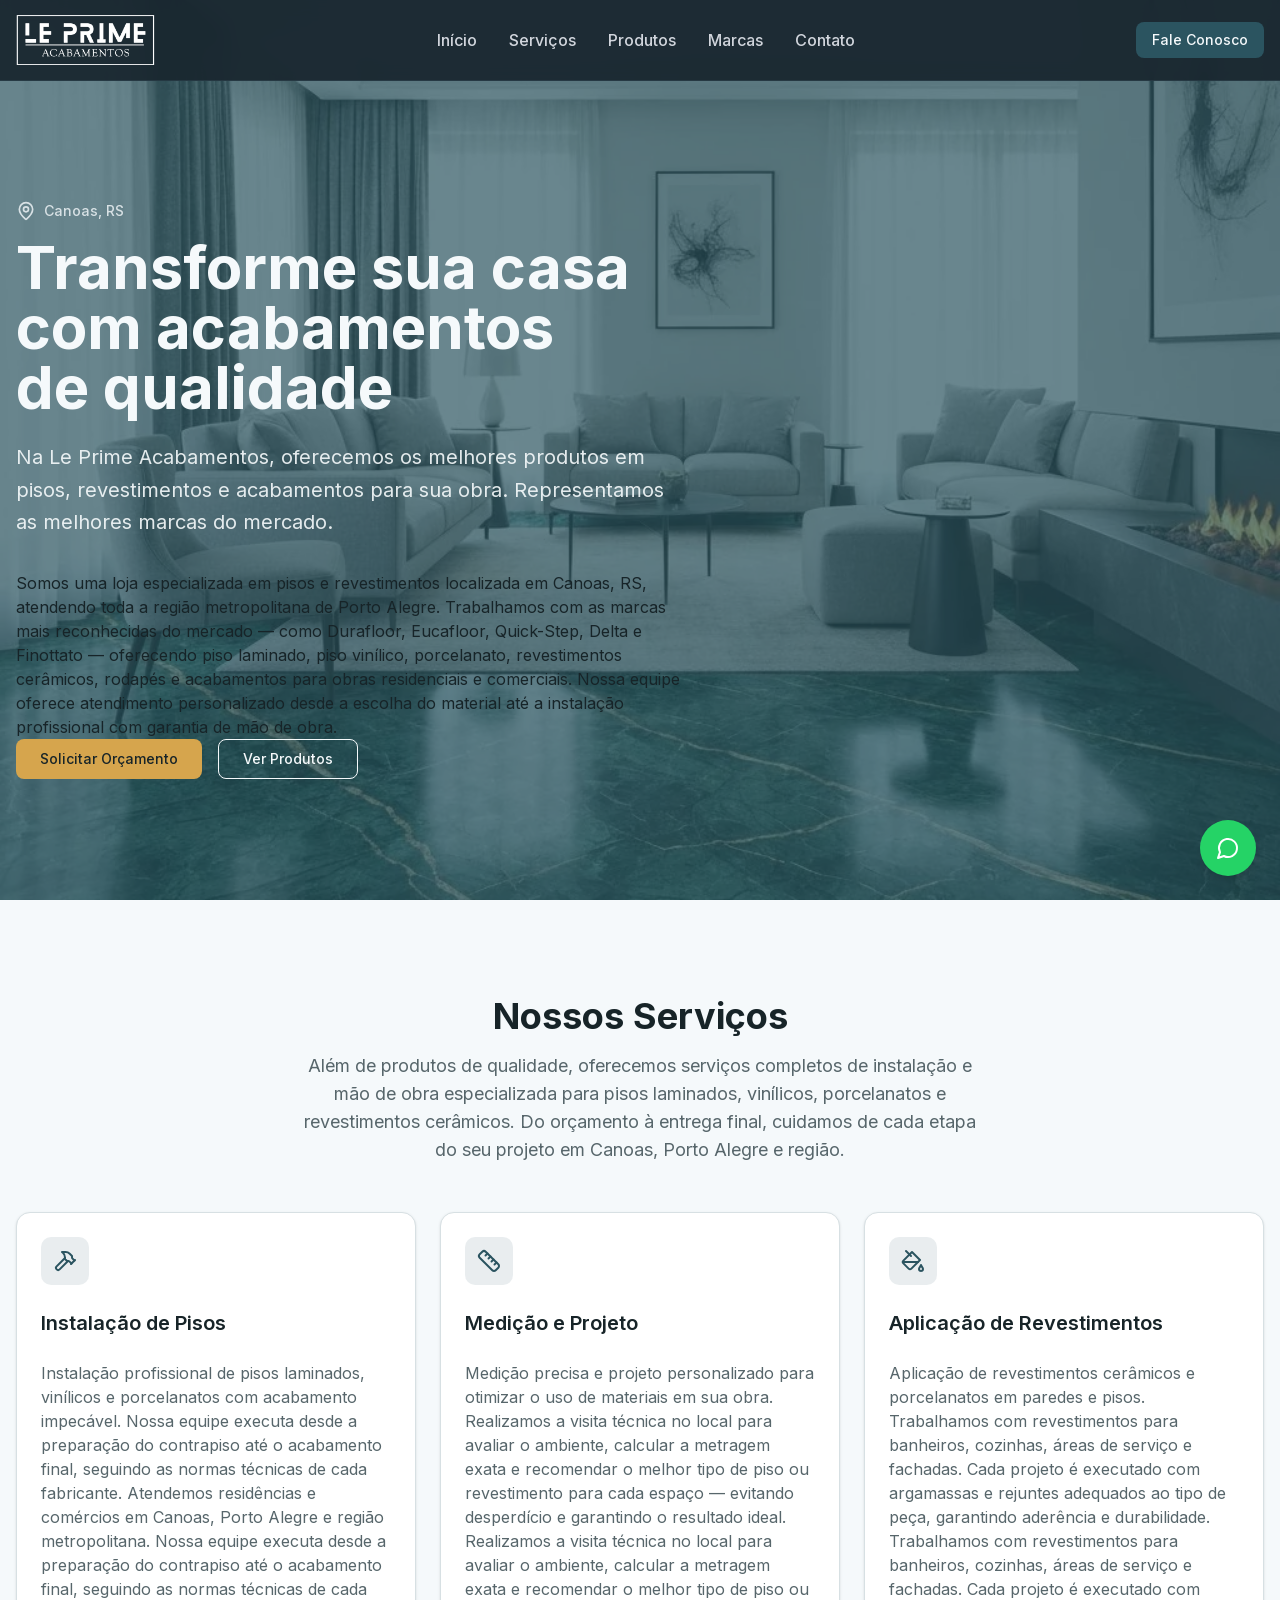
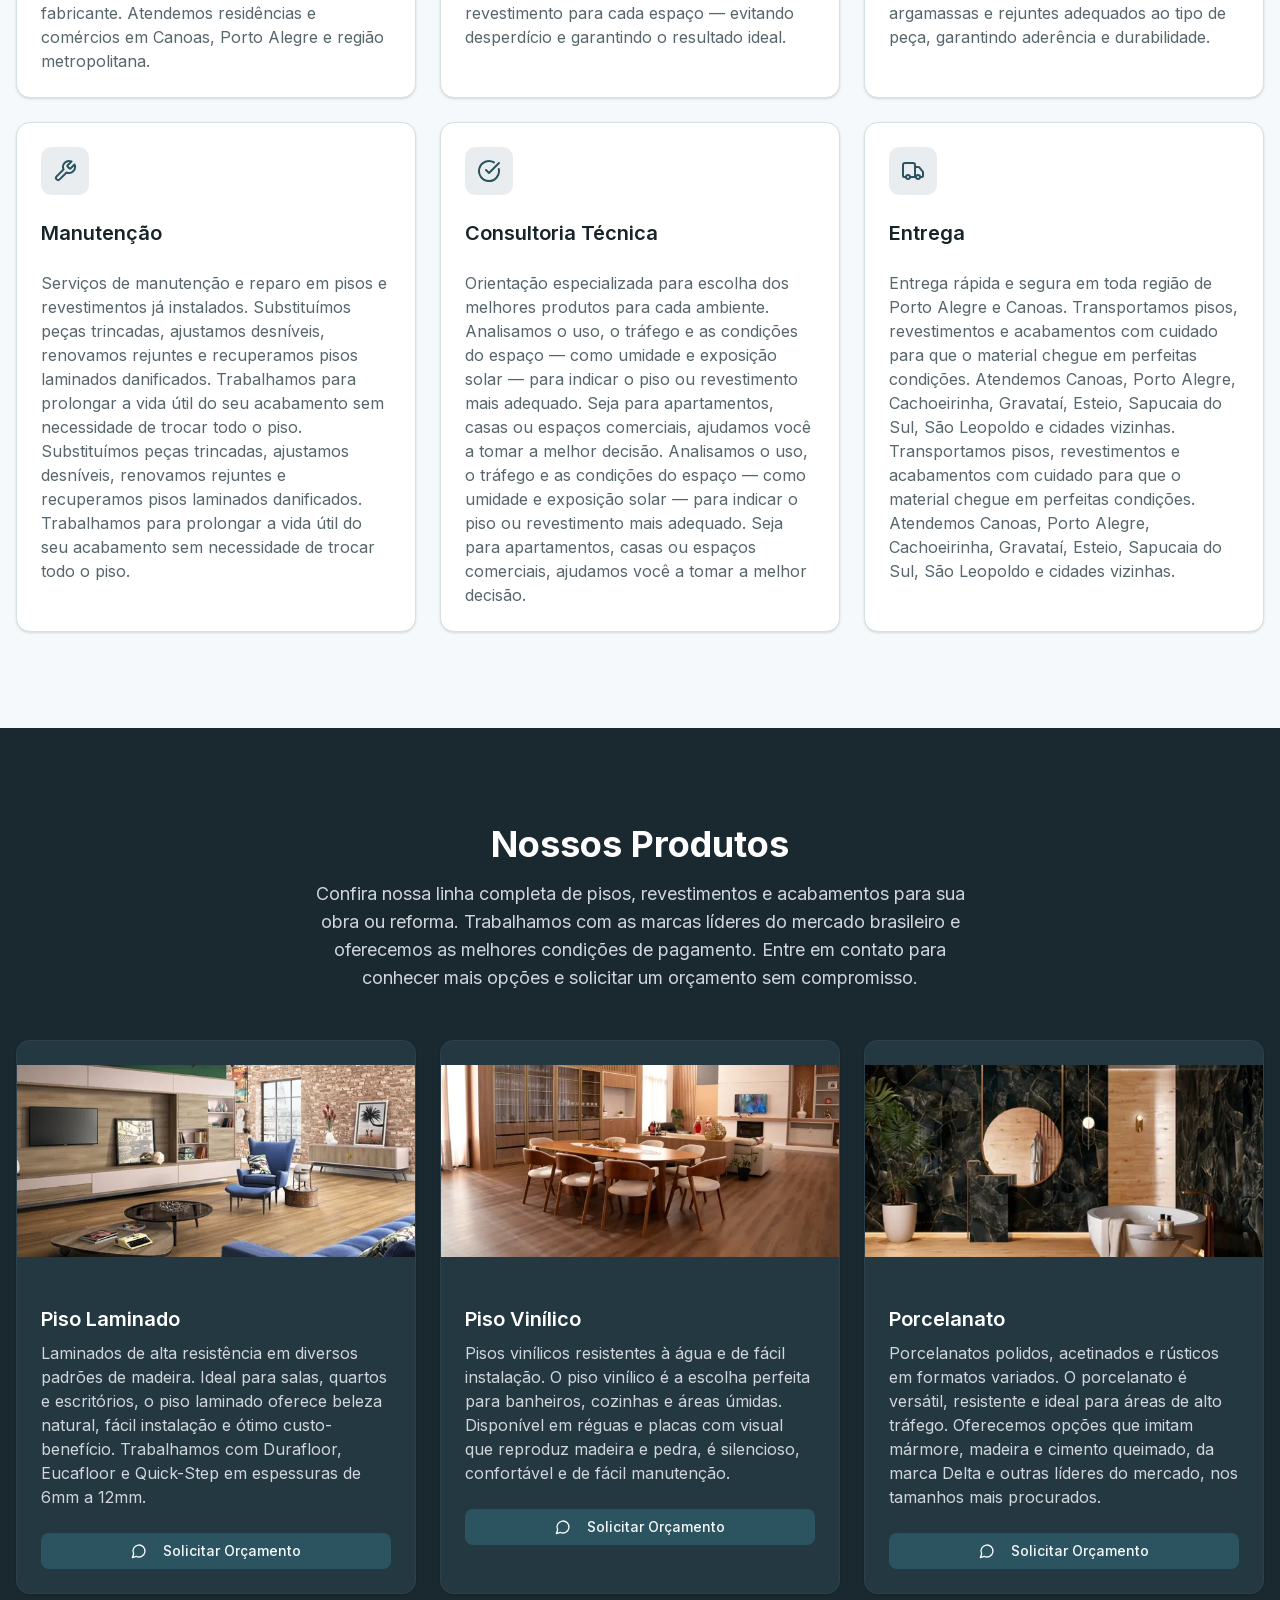
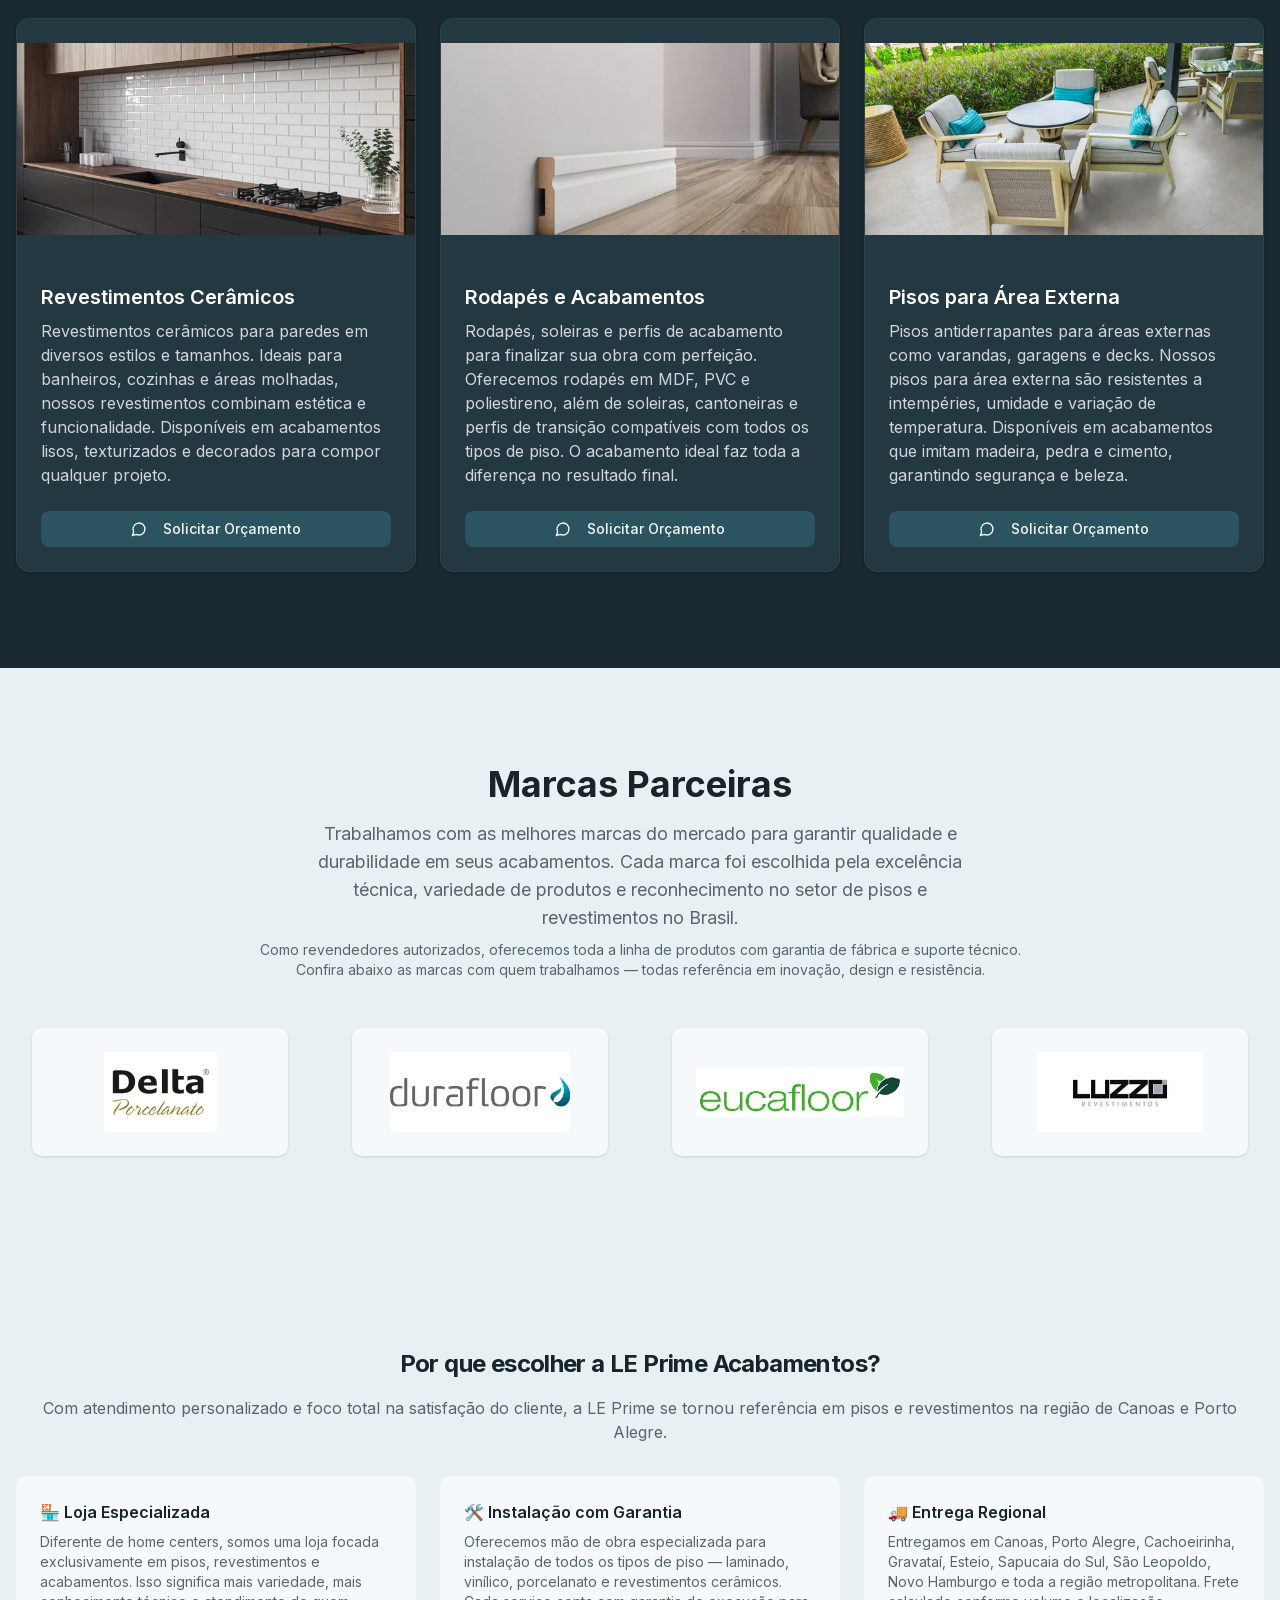
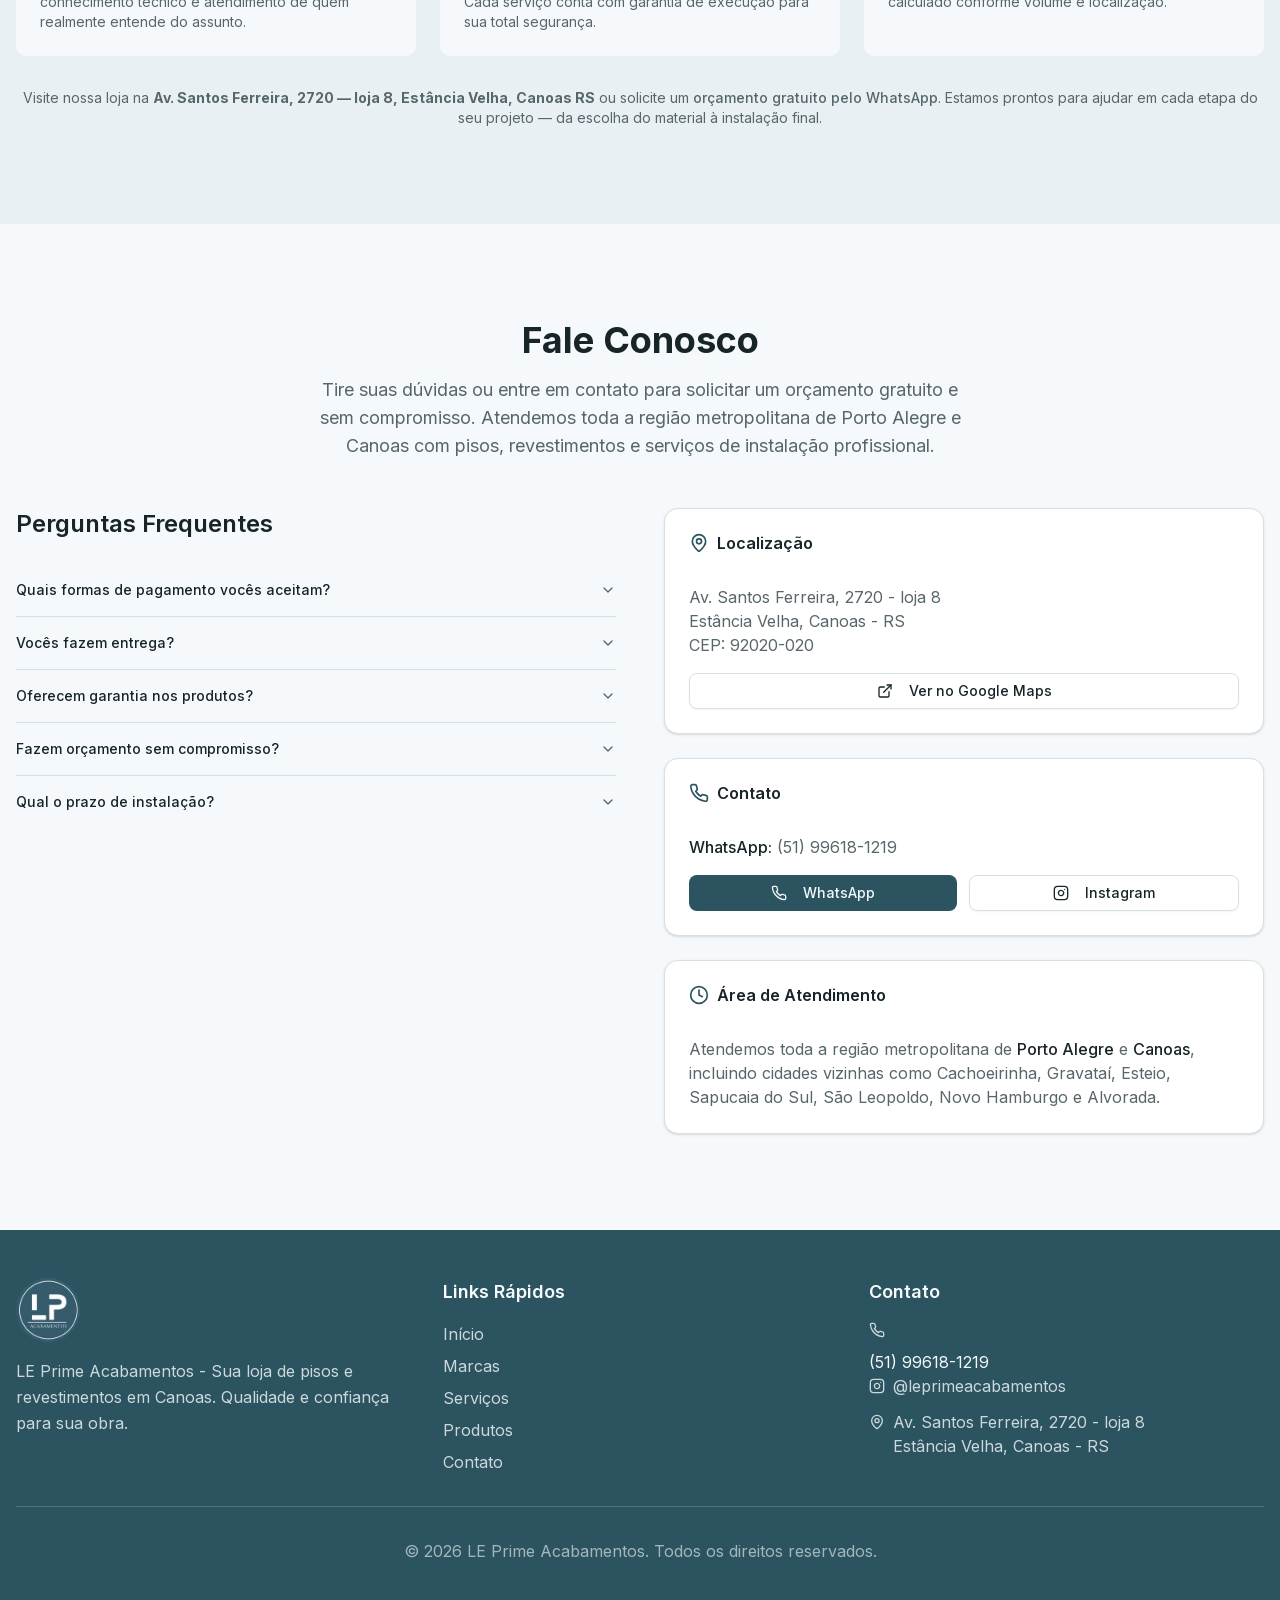
==== commit 1acaa38b: "feat(seo): Bloco 3 — Otimização de conteúdo da homepage Conteúdo expandido de 565 → 1.510 palavras (" ====
--- a/public/index.html
+++ b/public/index.html
@@ -1,6 +1 @@
-<!DOCTYPE html><!--xHjGhmibAjCut7b3ZmkVr--><html lang="pt-BR"><head><meta charSet="utf-8"/><link rel="canonical" href="https://www.leprimeacabamentos.com.br"/><meta name="google-site-verification" content="google7a847de739270bcd"/><meta name="robots" content="index, follow, max-image-preview:large, max-snippet:-1, max-video-preview:-1"/><link rel="icon" href="/favicon.ico" sizes="48x48"/><link rel="icon" type="image/png" href="/favicon-32x32.png" sizes="32x32"/><link rel="icon" type="image/png" href="/favicon-16x16.png" sizes="16x16"/><link rel="apple-touch-icon" href="/apple-touch-icon-180x180.png" sizes="180x180"/><link rel="icon" type="image/png" href="/icon-192x192.png" sizes="192x192"/><meta name="viewport" content="width=device-width, initial-scale=1"/><link rel="preload" href="_next/static/media/2a65768255d6b625-s.p.d19752fb.woff2" as="font" crossorigin="" type="font/woff2"/><link rel="preload" href="_next/static/media/83afe278b6a6bb3c-s.p.3a6ba036.woff2" as="font" crossorigin="" type="font/woff2"/><link rel="preload" as="image" href="hero-sala-moderna.webp"/><link rel="stylesheet" href="_next/static/chunks/842a266dc51f38ae.css" data-precedence="next"/><link rel="stylesheet" href="_next/static/chunks/28640b6b46b6583d.css" data-precedence="next"/><link rel="preload" as="script" fetchPriority="low" href="_next/static/chunks/1b8222eaa4158497.js"/><script src="_next/static/chunks/248cba0fcb3874ed.js" async=""></script><script src="_next/static/chunks/71174f05e5b388a3.js" async=""></script><script src="_next/static/chunks/bd99abf99bce4932.js" async=""></script><script src="_next/static/chunks/turbopack-7b4e3e3dbc8dd6b5.js" async=""></script><script src="_next/static/chunks/ff1a16fafef87110.js" async=""></script><script src="_next/static/chunks/247eb132b7f7b574.js" async=""></script><script src="_next/static/chunks/0c6932420e96e619.js" async=""></script><script src="_next/static/chunks/216e744715e0ec8f.js" async=""></script><meta name="next-size-adjust" content=""/><title>LE Prime Acabamentos | Pisos e Revestimentos em Canoas, RS</title><meta name="description" content="Loja de acabamentos em Canoas, RS. Pisos laminados, vinílicos, porcelanatos e revestimentos das melhores marcas. Instalação profissional. Atendemos Porto Alegre e região."/><meta name="generator" content="v0.app"/><meta name="keywords" content="pisos, revestimentos, acabamentos, laminado, vinílico, porcelanato, Canoas, Porto Alegre, RS"/><meta property="og:title" content="LE Prime Acabamentos | Pisos e Revestimentos em Canoas, RS"/><meta property="og:description" content="Loja de acabamentos em Canoas, RS. Pisos laminados, vinílicos, porcelanatos e revestimentos das melhores marcas."/><meta property="og:locale" content="pt_BR"/><meta property="og:type" content="website"/><meta property="og:url" content="https://www.leprimeacabamentos.com.br"/><meta property="og:site_name" content="LE Prime Acabamentos"/><meta property="og:image" content="https://www.leprimeacabamentos.com.br/images/og-image.jpg"/><meta property="og:image:width" content="1200"/><meta property="og:image:height" content="630"/><meta property="og:image:alt" content="LE Prime Acabamentos — Pisos, Revestimentos e Acabamentos em Canoas RS"/><meta name="twitter:card" content="summary_large_image"/><meta name="twitter:title" content="LE Prime Acabamentos | Pisos e Revestimentos em Canoas, RS"/><meta name="twitter:description" content="Loja de acabamentos em Canoas, RS. Pisos laminados, vinílicos, porcelanatos e revestimentos das melhores marcas."/><meta name="twitter:image" content="https://www.leprimeacabamentos.com.br/images/og-image.jpg"/><script src="_next/static/chunks/a6dad97d9634a72d.js" noModule=""></script><script>!function(f,b,e,v,n,t,s){if(f.fbq)return;n=f.fbq=function(){n.callMethod?n.callMethod.apply(n,arguments):n.queue.push(arguments)};if(!f._fbq)f._fbq=n;n.push=n;n.loaded=!0;n.version='2.0';n.queue=[];t=b.createElement(e);t.async=!0;t.src=v;s=b.getElementsByTagName(e)[0];s.parentNode.insertBefore(t,s)}(window,document,'script','https://connect.facebook.net/en_US/fbevents.js');fbq('init','460157146189264');fbq('track','PageView');</script><noscript><img height="1" width="1" style="display:none" src="https://www.facebook.com/tr?id=460157146189264&ev=PageView&noscript=1"/></noscript><script>(function(w,d,s,l,i){w[l]=w[l]||[];w[l].push({'gtm.start':new Date().getTime(),event:'gtm.js'});var f=d.getElementsByTagName(s)[0],j=d.createElement(s),dl=l!='dataLayer'?'&l='+l:'';j.async=true;j.src='https://www.googletagmanager.com/gtm.js?id='+i+dl;f.parentNode.insertBefore(j,f);})(window,document,'script','dataLayer','GTM-TZK64F4Z');</script><script type="application/ld+json">{"@context":"https://schema.org","@type":"LocalBusiness","name":"LE Prime Acabamentos","description":"Loja especializada em pisos laminados, vinílicos, porcelanatos, revestimentos e acabamentos em Canoas, RS. Atendimento personalizado e instalação profissional para toda região metropolitana de Porto Alegre.","url":"https://www.leprimeacabamentos.com.br","logo":"https://www.leprimeacabamentos.com.br/images/leprime-logo.png","image":"https://www.leprimeacabamentos.com.br/images/og-image.jpg","address":{"@type":"PostalAddress","streetAddress":"Canoas","addressLocality":"Canoas","addressRegion":"RS","addressCountry":"BR"},"geo":{"@type":"GeoCoordinates","latitude":"-29.9175","longitude":"-51.1860"},"openingHoursSpecification":[{"@type":"OpeningHoursSpecification","dayOfWeek":["Monday","Tuesday","Wednesday","Thursday","Friday"],"opens":"09:00","closes":"18:00"},{"@type":"OpeningHoursSpecification","dayOfWeek":"Saturday","opens":"09:00","closes":"13:00"}],"priceRange":"$$","areaServed":["Canoas","Porto Alegre","Região Metropolitana de Porto Alegre"],"sameAs":[]}</script><script type="application/ld+json">{"@context":"https://schema.org","@type":"FAQPage","mainEntity":[{"@type":"Question","name":"Quais formas de pagamento vocês aceitam?","acceptedAnswer":{"@type":"Answer","text":"Aceitamos cartão de crédito (parcelado em até 10x), débito, PIX, boleto bancário e dinheiro. Condições especiais para pagamento à vista. Consulte nosso time para a melhor condição para seu projeto."}},{"@type":"Question","name":"Vocês fazem entrega?","acceptedAnswer":{"@type":"Answer","text":"Sim! Fazemos entrega para Canoas, Porto Alegre e toda a região metropolitana. O frete é calculado conforme a quantidade de material e a localização. Consulte prazos e valores pelo nosso WhatsApp."}},{"@type":"Question","name":"Oferecem garantia nos produtos?","acceptedAnswer":{"@type":"Answer","text":"Todos os nossos produtos contam com garantia de fábrica. Trabalhamos apenas com marcas reconhecidas como Durafloor, Eucafloor, Quick-Step, Delta e outras, garantindo qualidade e durabilidade. Além disso, nossos serviços de instalação possuem garantia de mão de obra."}},{"@type":"Question","name":"Fazem orçamento sem compromisso?","acceptedAnswer":{"@type":"Answer","text":"Com certeza! Oferecemos orçamento gratuito e sem compromisso. Basta nos enviar as medidas do ambiente ou agendar uma visita técnica. Entre em contato pelo WhatsApp (51) 99618-1219 e nossa equipe terá prazer em ajudar."}},{"@type":"Question","name":"Qual o prazo de instalação?","acceptedAnswer":{"@type":"Answer","text":"O prazo depende do tipo de piso, tamanho da área e complexidade do projeto. Em média, a instalação de piso laminado ou vinílico leva de 1 a 3 dias para ambientes residenciais. Porcelanato e revestimentos cerâmicos podem levar de 3 a 7 dias. Após a medição, informamos o prazo exato para o seu projeto."}}]}</script></head><body class="font-sans antialiased"><noscript><iframe src="https://www.googletagmanager.com/ns.html?id=GTM-TZK64F4Z" height="0" width="0" style="display:none;visibility:hidden"></iframe></noscript><div hidden=""><!--$--><!--/$--></div><main class="min-h-screen"><header class="fixed top-0 left-0 right-0 z-50 bg-[#1a2830]/95 backdrop-blur-sm border-b border-[#3d5a6c]/30"><div class="container mx-auto px-4"><div class="flex items-center justify-between h-16 md:h-20"><a href="#inicio" title="Página inicial LE Prime Acabamentos" class="flex items-center"><img alt="LE Prime Acabamentos" loading="eager" width="180" height="60" decoding="async" data-nimg="1" class="h-10 md:h-14 w-auto" style="color:transparent" src="images/leprime-logo.png"/></a><nav class="hidden md:flex items-center gap-8"><a href="#inicio" title="Página inicial LE Prime Acabamentos" class="text-gray-300 hover:text-white font-medium transition-colors">Início</a><a href="#servicos" title="Nossos serviços de pisos e revestimentos" class="text-gray-300 hover:text-white font-medium transition-colors">Serviços</a><a href="#produtos" title="Produtos: pisos, porcelanato e revestimentos" class="text-gray-300 hover:text-white font-medium transition-colors">Produtos</a><a href="#marcas" title="Marcas parceiras" class="text-gray-300 hover:text-white font-medium transition-colors">Marcas</a><a href="#contato" title="Contato e orçamento" class="text-gray-300 hover:text-white font-medium transition-colors">Contato</a></nav><div class="hidden md:block"><a href="https://wa.me/5551996181219" title="Fale conosco pelo WhatsApp" target="_blank" rel="noopener noreferrer" data-slot="button" class="inline-flex items-center justify-center gap-2 whitespace-nowrap rounded-md text-sm font-medium transition-all disabled:pointer-events-none disabled:opacity-50 [&amp;_svg]:pointer-events-none [&amp;_svg:not([class*=&#x27;size-&#x27;])]:size-4 shrink-0 [&amp;_svg]:shrink-0 outline-none focus-visible:border-ring focus-visible:ring-ring/50 focus-visible:ring-[3px] aria-invalid:ring-destructive/20 dark:aria-invalid:ring-destructive/40 aria-invalid:border-destructive text-primary-foreground h-9 px-4 py-2 has-[&gt;svg]:px-3 bg-primary hover:bg-primary/90">Fale Conosco</a></div><button class="md:hidden p-2 text-gray-300" aria-label="Toggle menu"><svg xmlns="http://www.w3.org/2000/svg" width="24" height="24" viewBox="0 0 24 24" fill="none" stroke="currentColor" stroke-width="2" stroke-linecap="round" stroke-linejoin="round" class="lucide lucide-menu h-6 w-6"><line x1="4" x2="20" y1="12" y2="12"></line><line x1="4" x2="20" y1="6" y2="6"></line><line x1="4" x2="20" y1="18" y2="18"></line></svg></button></div></div></header><section id="inicio" class="relative min-h-screen flex items-center pt-20 overflow-hidden"><div class="absolute inset-0 z-0"><img alt="Sala moderna com piso porcelanato polido e acabamento premium — LE Prime Acabamentos Canoas RS" decoding="async" data-nimg="fill" class="object-cover" style="position:absolute;height:100%;width:100%;left:0;top:0;right:0;bottom:0;color:transparent" src="hero-sala-moderna.webp" fetchpriority="high"/><div class="absolute inset-0 bg-primary/70"></div></div><div class="container mx-auto px-4 relative z-10"><div class="max-w-3xl"><div class="flex items-center gap-2 text-primary-foreground/80 mb-4"><svg xmlns="http://www.w3.org/2000/svg" width="24" height="24" viewBox="0 0 24 24" fill="none" stroke="currentColor" stroke-width="2" stroke-linecap="round" stroke-linejoin="round" class="lucide lucide-map-pin h-5 w-5"><path d="M20 10c0 4.993-5.539 10.193-7.399 11.799a1 1 0 0 1-1.202 0C9.539 20.193 4 14.993 4 10a8 8 0 0 1 16 0"></path><circle cx="12" cy="10" r="3"></circle></svg><span class="text-sm font-medium">Canoas, RS</span></div><h1 class="text-4xl md:text-5xl lg:text-6xl font-bold text-primary-foreground mb-6 text-balance">Transforme sua casa com acabamentos de qualidade</h1><p class="text-lg md:text-xl text-primary-foreground/90 mb-8 leading-relaxed max-w-2xl">Na Le Prime Acabamentos, oferecemos os melhores produtos em pisos, revestimentos e acabamentos para sua obra. Representamos as melhores marcas do mercado.</p><div class="flex flex-col sm:flex-row gap-4"><a href="https://wa.me/5551996181219" title="Fale conosco pelo WhatsApp" target="_blank" rel="noopener noreferrer" data-slot="button" class="inline-flex items-center justify-center gap-2 whitespace-nowrap text-sm font-medium transition-all disabled:pointer-events-none disabled:opacity-50 [&amp;_svg]:pointer-events-none [&amp;_svg:not([class*=&#x27;size-&#x27;])]:size-4 shrink-0 [&amp;_svg]:shrink-0 outline-none focus-visible:border-ring focus-visible:ring-ring/50 focus-visible:ring-[3px] aria-invalid:ring-destructive/20 dark:aria-invalid:ring-destructive/40 aria-invalid:border-destructive h-10 rounded-md px-6 has-[&gt;svg]:px-4 bg-accent text-accent-foreground hover:bg-accent/90">Solicitar Orçamento</a><a href="#produtos" title="Produtos: pisos, porcelanato e revestimentos" data-slot="button" class="inline-flex items-center justify-center gap-2 whitespace-nowrap text-sm font-medium transition-all disabled:pointer-events-none disabled:opacity-50 [&amp;_svg]:pointer-events-none [&amp;_svg:not([class*=&#x27;size-&#x27;])]:size-4 shrink-0 [&amp;_svg]:shrink-0 outline-none focus-visible:border-ring focus-visible:ring-ring/50 focus-visible:ring-[3px] aria-invalid:ring-destructive/20 dark:aria-invalid:ring-destructive/40 aria-invalid:border-destructive border shadow-xs hover:text-accent-foreground dark:bg-input/30 dark:border-input dark:hover:bg-input/50 h-10 rounded-md px-6 has-[&gt;svg]:px-4 border-primary-foreground text-primary-foreground hover:bg-primary-foreground/10 bg-transparent">Ver Produtos</a></div></div></div></section><section id="servicos" class="py-16 md:py-24 bg-background"><div class="container mx-auto px-4"><div class="text-center mb-12"><h2 class="text-3xl md:text-4xl font-bold text-foreground mb-4">Nossos Serviços</h2><p class="text-muted-foreground text-lg max-w-2xl mx-auto">Além de produtos de qualidade, oferecemos serviços completos de instalação e mão de obra especializada.</p></div><div class="grid grid-cols-1 md:grid-cols-2 lg:grid-cols-3 gap-6"><div data-slot="card" class="bg-card text-card-foreground flex flex-col gap-6 rounded-xl border py-6 shadow-sm border-border hover:border-primary/50 transition-colors"><div data-slot="card-header" class="@container/card-header grid auto-rows-min grid-rows-[auto_auto] items-start gap-2 px-6 has-data-[slot=card-action]:grid-cols-[1fr_auto] [.border-b]:pb-6"><div class="w-12 h-12 rounded-lg bg-primary/10 flex items-center justify-center mb-4"><svg xmlns="http://www.w3.org/2000/svg" width="24" height="24" viewBox="0 0 24 24" fill="none" stroke="currentColor" stroke-width="2" stroke-linecap="round" stroke-linejoin="round" class="lucide lucide-hammer h-6 w-6 text-primary"><path d="m15 12-8.373 8.373a1 1 0 1 1-3-3L12 9"></path><path d="m18 15 4-4"></path><path d="m21.5 11.5-1.914-1.914A2 2 0 0 1 19 8.172V7l-2.26-2.26a6 6 0 0 0-4.202-1.756L9 2.96l.92.82A6.18 6.18 0 0 1 12 8.4V10l2 2h1.172a2 2 0 0 1 1.414.586L18.5 14.5"></path></svg></div><div data-slot="card-title" class="font-semibold text-xl">Instalação de Pisos</div></div><div data-slot="card-content" class="px-6"><div data-slot="card-description" class="text-muted-foreground text-base">Instalação profissional de pisos laminados, vinílicos e porcelanatos com acabamento impecável.</div></div></div><div data-slot="card" class="bg-card text-card-foreground flex flex-col gap-6 rounded-xl border py-6 shadow-sm border-border hover:border-primary/50 transition-colors"><div data-slot="card-header" class="@container/card-header grid auto-rows-min grid-rows-[auto_auto] items-start gap-2 px-6 has-data-[slot=card-action]:grid-cols-[1fr_auto] [.border-b]:pb-6"><div class="w-12 h-12 rounded-lg bg-primary/10 flex items-center justify-center mb-4"><svg xmlns="http://www.w3.org/2000/svg" width="24" height="24" viewBox="0 0 24 24" fill="none" stroke="currentColor" stroke-width="2" stroke-linecap="round" stroke-linejoin="round" class="lucide lucide-ruler h-6 w-6 text-primary"><path d="M21.3 15.3a2.4 2.4 0 0 1 0 3.4l-2.6 2.6a2.4 2.4 0 0 1-3.4 0L2.7 8.7a2.41 2.41 0 0 1 0-3.4l2.6-2.6a2.41 2.41 0 0 1 3.4 0Z"></path><path d="m14.5 12.5 2-2"></path><path d="m11.5 9.5 2-2"></path><path d="m8.5 6.5 2-2"></path><path d="m17.5 15.5 2-2"></path></svg></div><div data-slot="card-title" class="font-semibold text-xl">Medição e Projeto</div></div><div data-slot="card-content" class="px-6"><div data-slot="card-description" class="text-muted-foreground text-base">Medição precisa e projeto personalizado para otimizar o uso de materiais em sua obra.</div></div></div><div data-slot="card" class="bg-card text-card-foreground flex flex-col gap-6 rounded-xl border py-6 shadow-sm border-border hover:border-primary/50 transition-colors"><div data-slot="card-header" class="@container/card-header grid auto-rows-min grid-rows-[auto_auto] items-start gap-2 px-6 has-data-[slot=card-action]:grid-cols-[1fr_auto] [.border-b]:pb-6"><div class="w-12 h-12 rounded-lg bg-primary/10 flex items-center justify-center mb-4"><svg xmlns="http://www.w3.org/2000/svg" width="24" height="24" viewBox="0 0 24 24" fill="none" stroke="currentColor" stroke-width="2" stroke-linecap="round" stroke-linejoin="round" class="lucide lucide-paint-bucket h-6 w-6 text-primary"><path d="m19 11-8-8-8.6 8.6a2 2 0 0 0 0 2.8l5.2 5.2c.8.8 2 .8 2.8 0L19 11Z"></path><path d="m5 2 5 5"></path><path d="M2 13h15"></path><path d="M22 20a2 2 0 1 1-4 0c0-1.6 1.7-2.4 2-4 .3 1.6 2 2.4 2 4Z"></path></svg></div><div data-slot="card-title" class="font-semibold text-xl">Aplicação de Revestimentos</div></div><div data-slot="card-content" class="px-6"><div data-slot="card-description" class="text-muted-foreground text-base">Aplicação de revestimentos cerâmicos e porcelanatos em paredes e pisos.</div></div></div><div data-slot="card" class="bg-card text-card-foreground flex flex-col gap-6 rounded-xl border py-6 shadow-sm border-border hover:border-primary/50 transition-colors"><div data-slot="card-header" class="@container/card-header grid auto-rows-min grid-rows-[auto_auto] items-start gap-2 px-6 has-data-[slot=card-action]:grid-cols-[1fr_auto] [.border-b]:pb-6"><div class="w-12 h-12 rounded-lg bg-primary/10 flex items-center justify-center mb-4"><svg xmlns="http://www.w3.org/2000/svg" width="24" height="24" viewBox="0 0 24 24" fill="none" stroke="currentColor" stroke-width="2" stroke-linecap="round" stroke-linejoin="round" class="lucide lucide-wrench h-6 w-6 text-primary"><path d="M14.7 6.3a1 1 0 0 0 0 1.4l1.6 1.6a1 1 0 0 0 1.4 0l3.77-3.77a6 6 0 0 1-7.94 7.94l-6.91 6.91a2.12 2.12 0 0 1-3-3l6.91-6.91a6 6 0 0 1 7.94-7.94l-3.76 3.76z"></path></svg></div><div data-slot="card-title" class="font-semibold text-xl">Manutenção</div></div><div data-slot="card-content" class="px-6"><div data-slot="card-description" class="text-muted-foreground text-base">Serviços de manutenção e reparo em pisos e revestimentos já instalados.</div></div></div><div data-slot="card" class="bg-card text-card-foreground flex flex-col gap-6 rounded-xl border py-6 shadow-sm border-border hover:border-primary/50 transition-colors"><div data-slot="card-header" class="@container/card-header grid auto-rows-min grid-rows-[auto_auto] items-start gap-2 px-6 has-data-[slot=card-action]:grid-cols-[1fr_auto] [.border-b]:pb-6"><div class="w-12 h-12 rounded-lg bg-primary/10 flex items-center justify-center mb-4"><svg xmlns="http://www.w3.org/2000/svg" width="24" height="24" viewBox="0 0 24 24" fill="none" stroke="currentColor" stroke-width="2" stroke-linecap="round" stroke-linejoin="round" class="lucide lucide-circle-check-big h-6 w-6 text-primary"><path d="M21.801 10A10 10 0 1 1 17 3.335"></path><path d="m9 11 3 3L22 4"></path></svg></div><div data-slot="card-title" class="font-semibold text-xl">Consultoria Técnica</div></div><div data-slot="card-content" class="px-6"><div data-slot="card-description" class="text-muted-foreground text-base">Orientação especializada para escolha dos melhores produtos para cada ambiente.</div></div></div><div data-slot="card" class="bg-card text-card-foreground flex flex-col gap-6 rounded-xl border py-6 shadow-sm border-border hover:border-primary/50 transition-colors"><div data-slot="card-header" class="@container/card-header grid auto-rows-min grid-rows-[auto_auto] items-start gap-2 px-6 has-data-[slot=card-action]:grid-cols-[1fr_auto] [.border-b]:pb-6"><div class="w-12 h-12 rounded-lg bg-primary/10 flex items-center justify-center mb-4"><svg xmlns="http://www.w3.org/2000/svg" width="24" height="24" viewBox="0 0 24 24" fill="none" stroke="currentColor" stroke-width="2" stroke-linecap="round" stroke-linejoin="round" class="lucide lucide-truck h-6 w-6 text-primary"><path d="M14 18V6a2 2 0 0 0-2-2H4a2 2 0 0 0-2 2v11a1 1 0 0 0 1 1h2"></path><path d="M15 18H9"></path><path d="M19 18h2a1 1 0 0 0 1-1v-3.65a1 1 0 0 0-.22-.624l-3.48-4.35A1 1 0 0 0 17.52 8H14"></path><circle cx="17" cy="18" r="2"></circle><circle cx="7" cy="18" r="2"></circle></svg></div><div data-slot="card-title" class="font-semibold text-xl">Entrega</div></div><div data-slot="card-content" class="px-6"><div data-slot="card-description" class="text-muted-foreground text-base">Entrega rápida e segura em toda região de Porto Alegre e Canoas.</div></div></div></div></div></section><section id="produtos" class="py-16 md:py-24 bg-[#1a2830]"><div class="container mx-auto px-4"><div class="text-center mb-12"><h2 class="text-3xl md:text-4xl font-bold text-white mb-4">Nossos Produtos</h2><p class="text-gray-300 text-lg max-w-2xl mx-auto">Confira nossa linha completa de acabamentos para sua obra. Entre em contato para conhecer mais opções e solicitar orçamentos.</p></div><div class="grid grid-cols-1 md:grid-cols-2 lg:grid-cols-3 gap-6"><div data-slot="card" class="text-card-foreground flex flex-col gap-6 rounded-xl border py-6 shadow-sm overflow-hidden group bg-[#243842] border-[#3d5a6c]/30"><div class="relative h-48 overflow-hidden"><img alt="Piso laminado de madeira alta resistência — venda e instalação em Canoas e região metropolitana de Porto Alegre" loading="lazy" decoding="async" data-nimg="fill" class="object-cover group-hover:scale-105 transition-transform duration-300" style="position:absolute;height:100%;width:100%;left:0;top:0;right:0;bottom:0;color:transparent" src="piso-laminado.webp"/></div><div data-slot="card-content" class="px-6 pt-6"><h3 class="text-xl font-semibold text-white mb-2">Piso Laminado</h3><p class="text-gray-300">Laminados de alta resistência em diversos padrões.</p></div><div data-slot="card-footer" class="flex items-center px-6 [.border-t]:pt-6"><a href="https://wa.me/5551996181219?text=Olá! Gostaria de saber mais sobre Piso Laminado" target="_blank" rel="noopener noreferrer" data-slot="button" class="inline-flex items-center justify-center gap-2 whitespace-nowrap rounded-md text-sm font-medium transition-all disabled:pointer-events-none disabled:opacity-50 [&amp;_svg]:pointer-events-none [&amp;_svg:not([class*=&#x27;size-&#x27;])]:size-4 shrink-0 [&amp;_svg]:shrink-0 outline-none focus-visible:border-ring focus-visible:ring-ring/50 focus-visible:ring-[3px] aria-invalid:ring-destructive/20 dark:aria-invalid:ring-destructive/40 aria-invalid:border-destructive text-primary-foreground h-9 px-4 py-2 has-[&gt;svg]:px-3 w-full bg-primary hover:bg-primary/90"><svg xmlns="http://www.w3.org/2000/svg" width="24" height="24" viewBox="0 0 24 24" fill="none" stroke="currentColor" stroke-width="2" stroke-linecap="round" stroke-linejoin="round" class="lucide lucide-message-circle mr-2 h-4 w-4"><path d="M7.9 20A9 9 0 1 0 4 16.1L2 22Z"></path></svg>Solicitar Orçamento</a></div></div><div data-slot="card" class="text-card-foreground flex flex-col gap-6 rounded-xl border py-6 shadow-sm overflow-hidden group bg-[#243842] border-[#3d5a6c]/30"><div class="relative h-48 overflow-hidden"><img alt="Piso vinílico resistente à água para ambientes modernos — LE Prime Acabamentos Canoas RS" loading="lazy" decoding="async" data-nimg="fill" class="object-cover group-hover:scale-105 transition-transform duration-300" style="position:absolute;height:100%;width:100%;left:0;top:0;right:0;bottom:0;color:transparent" src="piso-vinilico.webp"/></div><div data-slot="card-content" class="px-6 pt-6"><h3 class="text-xl font-semibold text-white mb-2">Piso Vinílico</h3><p class="text-gray-300">Pisos vinílicos resistentes à água e fácil instalação.</p></div><div data-slot="card-footer" class="flex items-center px-6 [.border-t]:pt-6"><a href="https://wa.me/5551996181219?text=Olá! Gostaria de saber mais sobre Piso Vinílico" target="_blank" rel="noopener noreferrer" data-slot="button" class="inline-flex items-center justify-center gap-2 whitespace-nowrap rounded-md text-sm font-medium transition-all disabled:pointer-events-none disabled:opacity-50 [&amp;_svg]:pointer-events-none [&amp;_svg:not([class*=&#x27;size-&#x27;])]:size-4 shrink-0 [&amp;_svg]:shrink-0 outline-none focus-visible:border-ring focus-visible:ring-ring/50 focus-visible:ring-[3px] aria-invalid:ring-destructive/20 dark:aria-invalid:ring-destructive/40 aria-invalid:border-destructive text-primary-foreground h-9 px-4 py-2 has-[&gt;svg]:px-3 w-full bg-primary hover:bg-primary/90"><svg xmlns="http://www.w3.org/2000/svg" width="24" height="24" viewBox="0 0 24 24" fill="none" stroke="currentColor" stroke-width="2" stroke-linecap="round" stroke-linejoin="round" class="lucide lucide-message-circle mr-2 h-4 w-4"><path d="M7.9 20A9 9 0 1 0 4 16.1L2 22Z"></path></svg>Solicitar Orçamento</a></div></div><div data-slot="card" class="text-card-foreground flex flex-col gap-6 rounded-xl border py-6 shadow-sm overflow-hidden group bg-[#243842] border-[#3d5a6c]/30"><div class="relative h-48 overflow-hidden"><img alt="Porcelanato polido e acetinado para sala e cozinha — loja de pisos em Canoas RS" loading="lazy" decoding="async" data-nimg="fill" class="object-cover group-hover:scale-105 transition-transform duration-300" style="position:absolute;height:100%;width:100%;left:0;top:0;right:0;bottom:0;color:transparent" src="porcelanato.webp"/></div><div data-slot="card-content" class="px-6 pt-6"><h3 class="text-xl font-semibold text-white mb-2">Porcelanato</h3><p class="text-gray-300">Porcelanatos polidos, acetinados e rústicos.</p></div><div data-slot="card-footer" class="flex items-center px-6 [.border-t]:pt-6"><a href="https://wa.me/5551996181219?text=Olá! Gostaria de saber mais sobre Porcelanato" target="_blank" rel="noopener noreferrer" data-slot="button" class="inline-flex items-center justify-center gap-2 whitespace-nowrap rounded-md text-sm font-medium transition-all disabled:pointer-events-none disabled:opacity-50 [&amp;_svg]:pointer-events-none [&amp;_svg:not([class*=&#x27;size-&#x27;])]:size-4 shrink-0 [&amp;_svg]:shrink-0 outline-none focus-visible:border-ring focus-visible:ring-ring/50 focus-visible:ring-[3px] aria-invalid:ring-destructive/20 dark:aria-invalid:ring-destructive/40 aria-invalid:border-destructive text-primary-foreground h-9 px-4 py-2 has-[&gt;svg]:px-3 w-full bg-primary hover:bg-primary/90"><svg xmlns="http://www.w3.org/2000/svg" width="24" height="24" viewBox="0 0 24 24" fill="none" stroke="currentColor" stroke-width="2" stroke-linecap="round" stroke-linejoin="round" class="lucide lucide-message-circle mr-2 h-4 w-4"><path d="M7.9 20A9 9 0 1 0 4 16.1L2 22Z"></path></svg>Solicitar Orçamento</a></div></div><div data-slot="card" class="text-card-foreground flex flex-col gap-6 rounded-xl border py-6 shadow-sm overflow-hidden group bg-[#243842] border-[#3d5a6c]/30"><div class="relative h-48 overflow-hidden"><img alt="Revestimentos cerâmicos para banheiro e cozinha — LE Prime Acabamentos Canoas RS" loading="lazy" decoding="async" data-nimg="fill" class="object-cover group-hover:scale-105 transition-transform duration-300" style="position:absolute;height:100%;width:100%;left:0;top:0;right:0;bottom:0;color:transparent" src="revestimentos-ceramicos.webp"/></div><div data-slot="card-content" class="px-6 pt-6"><h3 class="text-xl font-semibold text-white mb-2">Revestimentos Cerâmicos</h3><p class="text-gray-300">Revestimentos para paredes em diversos estilos.</p></div><div data-slot="card-footer" class="flex items-center px-6 [.border-t]:pt-6"><a href="https://wa.me/5551996181219?text=Olá! Gostaria de saber mais sobre Revestimentos Cerâmicos" target="_blank" rel="noopener noreferrer" data-slot="button" class="inline-flex items-center justify-center gap-2 whitespace-nowrap rounded-md text-sm font-medium transition-all disabled:pointer-events-none disabled:opacity-50 [&amp;_svg]:pointer-events-none [&amp;_svg:not([class*=&#x27;size-&#x27;])]:size-4 shrink-0 [&amp;_svg]:shrink-0 outline-none focus-visible:border-ring focus-visible:ring-ring/50 focus-visible:ring-[3px] aria-invalid:ring-destructive/20 dark:aria-invalid:ring-destructive/40 aria-invalid:border-destructive text-primary-foreground h-9 px-4 py-2 has-[&gt;svg]:px-3 w-full bg-primary hover:bg-primary/90"><svg xmlns="http://www.w3.org/2000/svg" width="24" height="24" viewBox="0 0 24 24" fill="none" stroke="currentColor" stroke-width="2" stroke-linecap="round" stroke-linejoin="round" class="lucide lucide-message-circle mr-2 h-4 w-4"><path d="M7.9 20A9 9 0 1 0 4 16.1L2 22Z"></path></svg>Solicitar Orçamento</a></div></div><div data-slot="card" class="text-card-foreground flex flex-col gap-6 rounded-xl border py-6 shadow-sm overflow-hidden group bg-[#243842] border-[#3d5a6c]/30"><div class="relative h-48 overflow-hidden"><img alt="Rodapés e acabamentos para piso laminado e porcelanato — Canoas RS" loading="lazy" decoding="async" data-nimg="fill" class="object-cover group-hover:scale-105 transition-transform duration-300" style="position:absolute;height:100%;width:100%;left:0;top:0;right:0;bottom:0;color:transparent" src="rodapes-acabamentos.webp"/></div><div data-slot="card-content" class="px-6 pt-6"><h3 class="text-xl font-semibold text-white mb-2">Rodapés e Acabamentos</h3><p class="text-gray-300">Rodapés, soleiras e perfis de acabamento.</p></div><div data-slot="card-footer" class="flex items-center px-6 [.border-t]:pt-6"><a href="https://wa.me/5551996181219?text=Olá! Gostaria de saber mais sobre Rodapés e Acabamentos" target="_blank" rel="noopener noreferrer" data-slot="button" class="inline-flex items-center justify-center gap-2 whitespace-nowrap rounded-md text-sm font-medium transition-all disabled:pointer-events-none disabled:opacity-50 [&amp;_svg]:pointer-events-none [&amp;_svg:not([class*=&#x27;size-&#x27;])]:size-4 shrink-0 [&amp;_svg]:shrink-0 outline-none focus-visible:border-ring focus-visible:ring-ring/50 focus-visible:ring-[3px] aria-invalid:ring-destructive/20 dark:aria-invalid:ring-destructive/40 aria-invalid:border-destructive text-primary-foreground h-9 px-4 py-2 has-[&gt;svg]:px-3 w-full bg-primary hover:bg-primary/90"><svg xmlns="http://www.w3.org/2000/svg" width="24" height="24" viewBox="0 0 24 24" fill="none" stroke="currentColor" stroke-width="2" stroke-linecap="round" stroke-linejoin="round" class="lucide lucide-message-circle mr-2 h-4 w-4"><path d="M7.9 20A9 9 0 1 0 4 16.1L2 22Z"></path></svg>Solicitar Orçamento</a></div></div><div data-slot="card" class="text-card-foreground flex flex-col gap-6 rounded-xl border py-6 shadow-sm overflow-hidden group bg-[#243842] border-[#3d5a6c]/30"><div class="relative h-48 overflow-hidden"><img alt="Pisos antiderrapantes para área externa e deck — LE Prime Acabamentos Canoas" loading="lazy" decoding="async" data-nimg="fill" class="object-cover group-hover:scale-105 transition-transform duration-300" style="position:absolute;height:100%;width:100%;left:0;top:0;right:0;bottom:0;color:transparent" src="pisos-area-externa.webp"/></div><div data-slot="card-content" class="px-6 pt-6"><h3 class="text-xl font-semibold text-white mb-2">Pisos para Área Externa</h3><p class="text-gray-300">Pisos antiderrapantes para áreas externas.</p></div><div data-slot="card-footer" class="flex items-center px-6 [.border-t]:pt-6"><a href="https://wa.me/5551996181219?text=Olá! Gostaria de saber mais sobre Pisos para Área Externa" target="_blank" rel="noopener noreferrer" data-slot="button" class="inline-flex items-center justify-center gap-2 whitespace-nowrap rounded-md text-sm font-medium transition-all disabled:pointer-events-none disabled:opacity-50 [&amp;_svg]:pointer-events-none [&amp;_svg:not([class*=&#x27;size-&#x27;])]:size-4 shrink-0 [&amp;_svg]:shrink-0 outline-none focus-visible:border-ring focus-visible:ring-ring/50 focus-visible:ring-[3px] aria-invalid:ring-destructive/20 dark:aria-invalid:ring-destructive/40 aria-invalid:border-destructive text-primary-foreground h-9 px-4 py-2 has-[&gt;svg]:px-3 w-full bg-primary hover:bg-primary/90"><svg xmlns="http://www.w3.org/2000/svg" width="24" height="24" viewBox="0 0 24 24" fill="none" stroke="currentColor" stroke-width="2" stroke-linecap="round" stroke-linejoin="round" class="lucide lucide-message-circle mr-2 h-4 w-4"><path d="M7.9 20A9 9 0 1 0 4 16.1L2 22Z"></path></svg>Solicitar Orçamento</a></div></div></div></div></section><section id="marcas" class="py-16 md:py-24 bg-muted overflow-hidden"><div class="container mx-auto px-4"><div class="text-center mb-12"><h2 class="text-3xl md:text-4xl font-bold text-foreground mb-4">Marcas Parceiras</h2><p class="text-muted-foreground text-lg max-w-2xl mx-auto">Trabalhamos com as melhores marcas do mercado para garantir qualidade e durabilidade em seus acabamentos.</p></div></div><div class="relative"><div class="flex animate-scroll"><div class="flex-shrink-0 mx-4 md:mx-8 bg-background rounded-lg p-6 flex items-center justify-center h-24 md:h-32 w-48 md:w-64 shadow-sm"><img alt="Delta Porcelanato" loading="lazy" width="160" height="80" decoding="async" data-nimg="1" class="max-h-16 md:max-h-20 w-auto object-contain" style="color:transparent" src="images/marca-delta-porcelanato.webp"/></div><div class="flex-shrink-0 mx-4 md:mx-8 bg-background rounded-lg p-6 flex items-center justify-center h-24 md:h-32 w-48 md:w-64 shadow-sm"><img alt="Durafloor" loading="lazy" width="160" height="80" decoding="async" data-nimg="1" class="max-h-16 md:max-h-20 w-auto object-contain" style="color:transparent" src="images/marca-durafloor.webp"/></div><div class="flex-shrink-0 mx-4 md:mx-8 bg-background rounded-lg p-6 flex items-center justify-center h-24 md:h-32 w-48 md:w-64 shadow-sm"><img alt="Eucafloor" loading="lazy" width="160" height="80" decoding="async" data-nimg="1" class="max-h-16 md:max-h-20 w-auto object-contain" style="color:transparent" src="images/marca-eucafloor.webp"/></div><div class="flex-shrink-0 mx-4 md:mx-8 bg-background rounded-lg p-6 flex items-center justify-center h-24 md:h-32 w-48 md:w-64 shadow-sm"><img alt="Luzzo Revestimentos" loading="lazy" width="160" height="80" decoding="async" data-nimg="1" class="max-h-16 md:max-h-20 w-auto object-contain" style="color:transparent" src="images/marca-luzzo.webp"/></div><div class="flex-shrink-0 mx-4 md:mx-8 bg-background rounded-lg p-6 flex items-center justify-center h-24 md:h-32 w-48 md:w-64 shadow-sm"><img alt="Finottato Decor" loading="lazy" width="160" height="80" decoding="async" data-nimg="1" class="max-h-16 md:max-h-20 w-auto object-contain" style="color:transparent" src="images/marca-finottato.webp"/></div><div class="flex-shrink-0 mx-4 md:mx-8 bg-background rounded-lg p-6 flex items-center justify-center h-24 md:h-32 w-48 md:w-64 shadow-sm"><img alt="Cejatel Pisos e Telhas" loading="lazy" width="160" height="80" decoding="async" data-nimg="1" class="max-h-16 md:max-h-20 w-auto object-contain" style="color:transparent" src="images/marca-cejatel.webp"/></div><div class="flex-shrink-0 mx-4 md:mx-8 bg-background rounded-lg p-6 flex items-center justify-center h-24 md:h-32 w-48 md:w-64 shadow-sm"><img alt="Quick-Step" loading="lazy" width="160" height="80" decoding="async" data-nimg="1" class="max-h-16 md:max-h-20 w-auto object-contain" style="color:transparent" src="images/marca-quickstep.webp"/></div><div class="flex-shrink-0 mx-4 md:mx-8 bg-background rounded-lg p-6 flex items-center justify-center h-24 md:h-32 w-48 md:w-64 shadow-sm"><img alt="Delta Porcelanato" loading="lazy" width="160" height="80" decoding="async" data-nimg="1" class="max-h-16 md:max-h-20 w-auto object-contain" style="color:transparent" src="images/marca-delta-porcelanato.webp"/></div><div class="flex-shrink-0 mx-4 md:mx-8 bg-background rounded-lg p-6 flex items-center justify-center h-24 md:h-32 w-48 md:w-64 shadow-sm"><img alt="Durafloor" loading="lazy" width="160" height="80" decoding="async" data-nimg="1" class="max-h-16 md:max-h-20 w-auto object-contain" style="color:transparent" src="images/marca-durafloor.webp"/></div><div class="flex-shrink-0 mx-4 md:mx-8 bg-background rounded-lg p-6 flex items-center justify-center h-24 md:h-32 w-48 md:w-64 shadow-sm"><img alt="Eucafloor" loading="lazy" width="160" height="80" decoding="async" data-nimg="1" class="max-h-16 md:max-h-20 w-auto object-contain" style="color:transparent" src="images/marca-eucafloor.webp"/></div><div class="flex-shrink-0 mx-4 md:mx-8 bg-background rounded-lg p-6 flex items-center justify-center h-24 md:h-32 w-48 md:w-64 shadow-sm"><img alt="Luzzo Revestimentos" loading="lazy" width="160" height="80" decoding="async" data-nimg="1" class="max-h-16 md:max-h-20 w-auto object-contain" style="color:transparent" src="images/marca-luzzo.webp"/></div><div class="flex-shrink-0 mx-4 md:mx-8 bg-background rounded-lg p-6 flex items-center justify-center h-24 md:h-32 w-48 md:w-64 shadow-sm"><img alt="Finottato Decor" loading="lazy" width="160" height="80" decoding="async" data-nimg="1" class="max-h-16 md:max-h-20 w-auto object-contain" style="color:transparent" src="images/marca-finottato.webp"/></div><div class="flex-shrink-0 mx-4 md:mx-8 bg-background rounded-lg p-6 flex items-center justify-center h-24 md:h-32 w-48 md:w-64 shadow-sm"><img alt="Cejatel Pisos e Telhas" loading="lazy" width="160" height="80" decoding="async" data-nimg="1" class="max-h-16 md:max-h-20 w-auto object-contain" style="color:transparent" src="images/marca-cejatel.webp"/></div><div class="flex-shrink-0 mx-4 md:mx-8 bg-background rounded-lg p-6 flex items-center justify-center h-24 md:h-32 w-48 md:w-64 shadow-sm"><img alt="Quick-Step" loading="lazy" width="160" height="80" decoding="async" data-nimg="1" class="max-h-16 md:max-h-20 w-auto object-contain" style="color:transparent" src="images/marca-quickstep.webp"/></div></div></div></section><section id="contato" class="py-16 md:py-24 bg-background"><div class="container mx-auto px-4"><div class="text-center mb-12"><h2 class="text-3xl md:text-4xl font-bold text-foreground mb-4">Fale Conosco</h2><p class="text-muted-foreground text-lg max-w-2xl mx-auto">Tire suas dúvidas ou entre em contato para solicitar um orçamento. Atendemos toda a região de Porto Alegre e Canoas.</p></div><div class="grid grid-cols-1 lg:grid-cols-2 gap-8 lg:gap-12"><div><h3 class="text-2xl font-semibold text-foreground mb-6">Perguntas Frequentes</h3><div data-slot="accordion" class="w-full" data-orientation="vertical"><div data-state="closed" data-orientation="vertical" data-slot="accordion-item" class="border-b last:border-b-0"><h3 data-orientation="vertical" data-state="closed" class="flex"><button type="button" aria-controls="radix-_R_16cpbrb_" aria-expanded="false" data-state="closed" data-orientation="vertical" id="radix-_R_6cpbrb_" data-slot="accordion-trigger" class="focus-visible:border-ring focus-visible:ring-ring/50 flex flex-1 items-start justify-between gap-4 rounded-md py-4 text-sm font-medium transition-all outline-none hover:underline focus-visible:ring-[3px] disabled:pointer-events-none disabled:opacity-50 [&amp;[data-state=open]&gt;svg]:rotate-180 text-left" data-radix-collection-item="">Quais formas de pagamento vocês aceitam?<svg xmlns="http://www.w3.org/2000/svg" width="24" height="24" viewBox="0 0 24 24" fill="none" stroke="currentColor" stroke-width="2" stroke-linecap="round" stroke-linejoin="round" class="lucide lucide-chevron-down text-muted-foreground pointer-events-none size-4 shrink-0 translate-y-0.5 transition-transform duration-200"><path d="m6 9 6 6 6-6"></path></svg></button></h3><div data-state="closed" id="radix-_R_16cpbrb_" hidden="" role="region" aria-labelledby="radix-_R_6cpbrb_" data-orientation="vertical" data-slot="accordion-content" class="data-[state=closed]:animate-accordion-up data-[state=open]:animate-accordion-down overflow-hidden text-sm" style="--radix-accordion-content-height:var(--radix-collapsible-content-height);--radix-accordion-content-width:var(--radix-collapsible-content-width)">
-<div class="pb-4 pt-0 text-sm text-muted-foreground">Aceitamos cartão de crédito (parcelado em até 10x), débito, PIX, boleto bancário e dinheiro. Condições especiais para pagamento à vista. Consulte nosso time para a melhor condição para seu projeto.</div></div></div><div data-state="closed" data-orientation="vertical" data-slot="accordion-item" class="border-b last:border-b-0"><h3 data-orientation="vertical" data-state="closed" class="flex"><button type="button" aria-controls="radix-_R_1acpbrb_" aria-expanded="false" data-state="closed" data-orientation="vertical" id="radix-_R_acpbrb_" data-slot="accordion-trigger" class="focus-visible:border-ring focus-visible:ring-ring/50 flex flex-1 items-start justify-between gap-4 rounded-md py-4 text-sm font-medium transition-all outline-none hover:underline focus-visible:ring-[3px] disabled:pointer-events-none disabled:opacity-50 [&amp;[data-state=open]&gt;svg]:rotate-180 text-left" data-radix-collection-item="">Vocês fazem entrega?<svg xmlns="http://www.w3.org/2000/svg" width="24" height="24" viewBox="0 0 24 24" fill="none" stroke="currentColor" stroke-width="2" stroke-linecap="round" stroke-linejoin="round" class="lucide lucide-chevron-down text-muted-foreground pointer-events-none size-4 shrink-0 translate-y-0.5 transition-transform duration-200"><path d="m6 9 6 6 6-6"></path></svg></button></h3><div data-state="closed" id="radix-_R_1acpbrb_" hidden="" role="region" aria-labelledby="radix-_R_acpbrb_" data-orientation="vertical" data-slot="accordion-content" class="data-[state=closed]:animate-accordion-up data-[state=open]:animate-accordion-down overflow-hidden text-sm" style="--radix-accordion-content-height:var(--radix-collapsible-content-height);--radix-accordion-content-width:var(--radix-collapsible-content-width)">
-<div class="pb-4 pt-0 text-sm text-muted-foreground">Sim! Fazemos entrega para Canoas, Porto Alegre e toda a região metropolitana. O frete é calculado conforme a quantidade de material e a localização. Consulte prazos e valores pelo nosso WhatsApp.</div></div></div><div data-state="closed" data-orientation="vertical" data-slot="accordion-item" class="border-b last:border-b-0"><h3 data-orientation="vertical" data-state="closed" class="flex"><button type="button" aria-controls="radix-_R_1ecpbrb_" aria-expanded="false" data-state="closed" data-orientation="vertical" id="radix-_R_ecpbrb_" data-slot="accordion-trigger" class="focus-visible:border-ring focus-visible:ring-ring/50 flex flex-1 items-start justify-between gap-4 rounded-md py-4 text-sm font-medium transition-all outline-none hover:underline focus-visible:ring-[3px] disabled:pointer-events-none disabled:opacity-50 [&amp;[data-state=open]&gt;svg]:rotate-180 text-left" data-radix-collection-item="">Oferecem garantia nos produtos?<svg xmlns="http://www.w3.org/2000/svg" width="24" height="24" viewBox="0 0 24 24" fill="none" stroke="currentColor" stroke-width="2" stroke-linecap="round" stroke-linejoin="round" class="lucide lucide-chevron-down text-muted-foreground pointer-events-none size-4 shrink-0 translate-y-0.5 transition-transform duration-200"><path d="m6 9 6 6 6-6"></path></svg></button></h3><div data-state="closed" id="radix-_R_1ecpbrb_" hidden="" role="region" aria-labelledby="radix-_R_ecpbrb_" data-orientation="vertical" data-slot="accordion-content" class="data-[state=closed]:animate-accordion-up data-[state=open]:animate-accordion-down overflow-hidden text-sm" style="--radix-accordion-content-height:var(--radix-collapsible-content-height);--radix-accordion-content-width:var(--radix-collapsible-content-width)">
-<div class="pb-4 pt-0 text-sm text-muted-foreground">Todos os nossos produtos contam com garantia de fábrica. Trabalhamos apenas com marcas reconhecidas como Durafloor, Eucafloor, Quick-Step, Delta e outras, garantindo qualidade e durabilidade. Além disso, nossos serviços de instalação possuem garantia de mão de obra.</div></div></div><div data-state="closed" data-orientation="vertical" data-slot="accordion-item" class="border-b last:border-b-0"><h3 data-orientation="vertical" data-state="closed" class="flex"><button type="button" aria-controls="radix-_R_1icpbrb_" aria-expanded="false" data-state="closed" data-orientation="vertical" id="radix-_R_icpbrb_" data-slot="accordion-trigger" class="focus-visible:border-ring focus-visible:ring-ring/50 flex flex-1 items-start justify-between gap-4 rounded-md py-4 text-sm font-medium transition-all outline-none hover:underline focus-visible:ring-[3px] disabled:pointer-events-none disabled:opacity-50 [&amp;[data-state=open]&gt;svg]:rotate-180 text-left" data-radix-collection-item="">Fazem orçamento sem compromisso?<svg xmlns="http://www.w3.org/2000/svg" width="24" height="24" viewBox="0 0 24 24" fill="none" stroke="currentColor" stroke-width="2" stroke-linecap="round" stroke-linejoin="round" class="lucide lucide-chevron-down text-muted-foreground pointer-events-none size-4 shrink-0 translate-y-0.5 transition-transform duration-200"><path d="m6 9 6 6 6-6"></path></svg></button></h3><div data-state="closed" id="radix-_R_1icpbrb_" hidden="" role="region" aria-labelledby="radix-_R_icpbrb_" data-orientation="vertical" data-slot="accordion-content" class="data-[state=closed]:animate-accordion-up data-[state=open]:animate-accordion-down overflow-hidden text-sm" style="--radix-accordion-content-height:var(--radix-collapsible-content-height);--radix-accordion-content-width:var(--radix-collapsible-content-width)">
-<div class="pb-4 pt-0 text-sm text-muted-foreground">Com certeza! Oferecemos orçamento gratuito e sem compromisso. Basta nos enviar as medidas do ambiente ou agendar uma visita técnica. Entre em contato pelo WhatsApp (51) 99618-1219 e nossa equipe terá prazer em ajudar.</div></div></div><div data-state="closed" data-orientation="vertical" data-slot="accordion-item" class="border-b last:border-b-0"><h3 data-orientation="vertical" data-state="closed" class="flex"><button type="button" aria-controls="radix-_R_1mcpbrb_" aria-expanded="false" data-state="closed" data-orientation="vertical" id="radix-_R_mcpbrb_" data-slot="accordion-trigger" class="focus-visible:border-ring focus-visible:ring-ring/50 flex flex-1 items-start justify-between gap-4 rounded-md py-4 text-sm font-medium transition-all outline-none hover:underline focus-visible:ring-[3px] disabled:pointer-events-none disabled:opacity-50 [&amp;[data-state=open]&gt;svg]:rotate-180 text-left" data-radix-collection-item="">Qual o prazo de instalação?<svg xmlns="http://www.w3.org/2000/svg" width="24" height="24" viewBox="0 0 24 24" fill="none" stroke="currentColor" stroke-width="2" stroke-linecap="round" stroke-linejoin="round" class="lucide lucide-chevron-down text-muted-foreground pointer-events-none size-4 shrink-0 translate-y-0.5 transition-transform duration-200"><path d="m6 9 6 6 6-6"></path></svg></button></h3><div data-state="closed" id="radix-_R_1mcpbrb_" hidden="" role="region" aria-labelledby="radix-_R_mcpbrb_" data-orientation="vertical" data-slot="accordion-content" class="data-[state=closed]:animate-accordion-up data-[state=open]:animate-accordion-down overflow-hidden text-sm" style="--radix-accordion-content-height:var(--radix-collapsible-content-height);--radix-accordion-content-width:var(--radix-collapsible-content-width)">
-<div class="pb-4 pt-0 text-sm text-muted-foreground">O prazo depende do tipo de piso, tamanho da área e complexidade do projeto. Em média, a instalação de piso laminado ou vinílico leva de 1 a 3 dias para ambientes residenciais. Porcelanato e revestimentos cerâmicos podem levar de 3 a 7 dias. Após a medição, informamos o prazo exato para o seu projeto.</div></div></div></div></div><div class="space-y-6"><div data-slot="card" class="bg-card text-card-foreground flex flex-col gap-6 rounded-xl border py-6 shadow-sm"><div data-slot="card-header" class="@container/card-header grid auto-rows-min grid-rows-[auto_auto] items-start gap-2 px-6 has-data-[slot=card-action]:grid-cols-[1fr_auto] [.border-b]:pb-6"><div data-slot="card-title" class="leading-none font-semibold flex items-center gap-2"><svg xmlns="http://www.w3.org/2000/svg" width="24" height="24" viewBox="0 0 24 24" fill="none" stroke="currentColor" stroke-width="2" stroke-linecap="round" stroke-linejoin="round" class="lucide lucide-map-pin h-5 w-5 text-primary"><path d="M20 10c0 4.993-5.539 10.193-7.399 11.799a1 1 0 0 1-1.202 0C9.539 20.193 4 14.993 4 10a8 8 0 0 1 16 0"></path><circle cx="12" cy="10" r="3"></circle></svg>Localização</div></div><div data-slot="card-content" class="px-6 space-y-4"><p class="text-muted-foreground">Av. Santos Ferreira, 2720 - loja 8<br/>Estância Velha, Canoas - RS<br/>CEP: 92020-020</p><a href="https://share.google/XdrMfgnJ22je8EYZB" title="Ver localização no Google Maps" target="_blank" rel="noopener noreferrer" data-slot="button" class="inline-flex items-center justify-center gap-2 whitespace-nowrap rounded-md text-sm font-medium transition-all disabled:pointer-events-none disabled:opacity-50 [&amp;_svg]:pointer-events-none [&amp;_svg:not([class*=&#x27;size-&#x27;])]:size-4 shrink-0 [&amp;_svg]:shrink-0 outline-none focus-visible:border-ring focus-visible:ring-ring/50 focus-visible:ring-[3px] aria-invalid:ring-destructive/20 dark:aria-invalid:ring-destructive/40 aria-invalid:border-destructive border shadow-xs hover:bg-accent hover:text-accent-foreground dark:bg-input/30 dark:border-input dark:hover:bg-input/50 h-9 px-4 py-2 has-[&gt;svg]:px-3 w-full bg-transparent"><svg xmlns="http://www.w3.org/2000/svg" width="24" height="24" viewBox="0 0 24 24" fill="none" stroke="currentColor" stroke-width="2" stroke-linecap="round" stroke-linejoin="round" class="lucide lucide-external-link mr-2 h-4 w-4"><path d="M15 3h6v6"></path><path d="M10 14 21 3"></path><path d="M18 13v6a2 2 0 0 1-2 2H5a2 2 0 0 1-2-2V8a2 2 0 0 1 2-2h6"></path></svg>Ver no Google Maps</a></div></div><div data-slot="card" class="bg-card text-card-foreground flex flex-col gap-6 rounded-xl border py-6 shadow-sm"><div data-slot="card-header" class="@container/card-header grid auto-rows-min grid-rows-[auto_auto] items-start gap-2 px-6 has-data-[slot=card-action]:grid-cols-[1fr_auto] [.border-b]:pb-6"><div data-slot="card-title" class="leading-none font-semibold flex items-center gap-2"><svg xmlns="http://www.w3.org/2000/svg" width="24" height="24" viewBox="0 0 24 24" fill="none" stroke="currentColor" stroke-width="2" stroke-linecap="round" stroke-linejoin="round" class="lucide lucide-phone h-5 w-5 text-primary"><path d="M22 16.92v3a2 2 0 0 1-2.18 2 19.79 19.79 0 0 1-8.63-3.07 19.5 19.5 0 0 1-6-6 19.79 19.79 0 0 1-3.07-8.67A2 2 0 0 1 4.11 2h3a2 2 0 0 1 2 1.72 12.84 12.84 0 0 0 .7 2.81 2 2 0 0 1-.45 2.11L8.09 9.91a16 16 0 0 0 6 6l1.27-1.27a2 2 0 0 1 2.11-.45 12.84 12.84 0 0 0 2.81.7A2 2 0 0 1 22 16.92z"></path></svg>Contato</div></div><div data-slot="card-content" class="px-6 space-y-4"><p class="text-muted-foreground"><span class="font-medium text-foreground">WhatsApp:</span> (51) 99618-1219</p><div class="flex flex-col sm:flex-row gap-3"><a href="https://wa.me/5551996181219" title="Fale conosco pelo WhatsApp" target="_blank" rel="noopener noreferrer" data-slot="button" class="inline-flex items-center justify-center gap-2 whitespace-nowrap rounded-md text-sm font-medium transition-all disabled:pointer-events-none disabled:opacity-50 [&amp;_svg]:pointer-events-none [&amp;_svg:not([class*=&#x27;size-&#x27;])]:size-4 [&amp;_svg]:shrink-0 outline-none focus-visible:border-ring focus-visible:ring-ring/50 focus-visible:ring-[3px] aria-invalid:ring-destructive/20 dark:aria-invalid:ring-destructive/40 aria-invalid:border-destructive text-primary-foreground h-9 px-4 py-2 has-[&gt;svg]:px-3 bg-primary hover:bg-primary/90 flex-1"><svg xmlns="http://www.w3.org/2000/svg" width="24" height="24" viewBox="0 0 24 24" fill="none" stroke="currentColor" stroke-width="2" stroke-linecap="round" stroke-linejoin="round" class="lucide lucide-phone mr-2 h-4 w-4"><path d="M22 16.92v3a2 2 0 0 1-2.18 2 19.79 19.79 0 0 1-8.63-3.07 19.5 19.5 0 0 1-6-6 19.79 19.79 0 0 1-3.07-8.67A2 2 0 0 1 4.11 2h3a2 2 0 0 1 2 1.72 12.84 12.84 0 0 0 .7 2.81 2 2 0 0 1-.45 2.11L8.09 9.91a16 16 0 0 0 6 6l1.27-1.27a2 2 0 0 1 2.11-.45 12.84 12.84 0 0 0 2.81.7A2 2 0 0 1 22 16.92z"></path></svg>WhatsApp</a><a href="https://www.instagram.com/leprimeacabamentos/" title="Siga LE Prime no Instagram" target="_blank" rel="noopener noreferrer" data-slot="button" class="inline-flex items-center justify-center gap-2 whitespace-nowrap rounded-md text-sm font-medium transition-all disabled:pointer-events-none disabled:opacity-50 [&amp;_svg]:pointer-events-none [&amp;_svg:not([class*=&#x27;size-&#x27;])]:size-4 [&amp;_svg]:shrink-0 outline-none focus-visible:border-ring focus-visible:ring-ring/50 focus-visible:ring-[3px] aria-invalid:ring-destructive/20 dark:aria-invalid:ring-destructive/40 aria-invalid:border-destructive border shadow-xs hover:bg-accent hover:text-accent-foreground dark:bg-input/30 dark:border-input dark:hover:bg-input/50 h-9 px-4 py-2 has-[&gt;svg]:px-3 flex-1 bg-transparent"><svg xmlns="http://www.w3.org/2000/svg" width="24" height="24" viewBox="0 0 24 24" fill="none" stroke="currentColor" stroke-width="2" stroke-linecap="round" stroke-linejoin="round" class="lucide lucide-instagram mr-2 h-4 w-4"><rect width="20" height="20" x="2" y="2" rx="5" ry="5"></rect><path d="M16 11.37A4 4 0 1 1 12.63 8 4 4 0 0 1 16 11.37z"></path><line x1="17.5" x2="17.51" y1="6.5" y2="6.5"></line></svg>Instagram</a></div></div></div><div data-slot="card" class="bg-card text-card-foreground flex flex-col gap-6 rounded-xl border py-6 shadow-sm"><div data-slot="card-header" class="@container/card-header grid auto-rows-min grid-rows-[auto_auto] items-start gap-2 px-6 has-data-[slot=card-action]:grid-cols-[1fr_auto] [.border-b]:pb-6"><div data-slot="card-title" class="leading-none font-semibold flex items-center gap-2"><svg xmlns="http://www.w3.org/2000/svg" width="24" height="24" viewBox="0 0 24 24" fill="none" stroke="currentColor" stroke-width="2" stroke-linecap="round" stroke-linejoin="round" class="lucide lucide-clock h-5 w-5 text-primary"><circle cx="12" cy="12" r="10"></circle><polyline points="12 6 12 12 16 14"></polyline></svg>Área de Atendimento</div></div><div data-slot="card-content" class="px-6"><p class="text-muted-foreground">Atendemos toda a região metropolitana de<!-- --> <span class="font-medium text-foreground">Porto Alegre</span> e<!-- --> <span class="font-medium text-foreground">Canoas</span>, incluindo cidades vizinhas.</p></div></div></div></div></div></section><footer class="bg-primary text-primary-foreground py-12"><div class="container mx-auto px-4"><div class="grid grid-cols-1 md:grid-cols-3 gap-8"><div><img alt="LE Prime Acabamentos" loading="lazy" width="80" height="80" decoding="async" data-nimg="1" class="h-16 w-16 rounded-full mb-4" style="color:transparent" src="images/leprime-icon.webp"/><p class="text-primary-foreground/80 leading-relaxed">LE Prime Acabamentos - Sua loja de pisos e revestimentos em Canoas. Qualidade e confiança para sua obra.</p></div><div><h4 class="font-semibold text-lg mb-4">Links Rápidos</h4><nav class="flex flex-col gap-2"><a href="#inicio" title="Página inicial LE Prime Acabamentos" class="text-primary-foreground/80 hover:text-primary-foreground transition-colors">Início</a><a href="#marcas" title="Marcas parceiras" class="text-primary-foreground/80 hover:text-primary-foreground transition-colors">Marcas</a><a href="#servicos" title="Nossos serviços de pisos e revestimentos" class="text-primary-foreground/80 hover:text-primary-foreground transition-colors">Serviços</a><a href="#produtos" title="Produtos: pisos, porcelanato e revestimentos" class="text-primary-foreground/80 hover:text-primary-foreground transition-colors">Produtos</a><a href="#contato" title="Contato e orçamento" class="text-primary-foreground/80 hover:text-primary-foreground transition-colors">Contato</a></nav></div><div><h4 class="font-semibold text-lg mb-4">Contato</h4><div class="space-y-3"><a href="https://wa.me/5551996181219" title="Fale conosco pelo WhatsApp" target="_blank" rel="noopener noreferrer" class="flex items-center gap-2 text-primary-foreground/80 hover:text-primary-foreground transition-colors"><svg xmlns="http://www.w3.org/2000/svg" width="24" height="24" viewBox="0 0 24 24" fill="none" stroke="currentColor" stroke-width="2" stroke-linecap="round" stroke-linejoin="round" class="lucide lucide-phone h-4 w-4"><path d="M22 16.92v3a2 2 0 0 1-2.18 2 19.79 19.79 0 0 1-8.63-3.07 19.5 19.5 0 0 1-6-6 19.79 19.79 0 0 1-3.07-8.67A2 2 0 0 1 4.11 2h3a2 2 0 0 1 2 1.72 12.84 12.84 0 0 0 .7 2.81 2 2 0 0 1-.45 2.11L8.09 9.91a16 16 0 0 0 6 6l1.27-1.27a2 2 0 0 1 2.11-.45 12.84 12.84 0 0 0 2.81.7A2 2 0 0 1 22 16.92z"></path></svg><a href="tel:+5551996181219" title="Ligar para LE Prime Acabamentos">(51) 99618-1219</a></a><a href="https://www.instagram.com/leprimeacabamentos/" title="Siga LE Prime no Instagram" target="_blank" rel="noopener noreferrer" class="flex items-center gap-2 text-primary-foreground/80 hover:text-primary-foreground transition-colors"><svg xmlns="http://www.w3.org/2000/svg" width="24" height="24" viewBox="0 0 24 24" fill="none" stroke="currentColor" stroke-width="2" stroke-linecap="round" stroke-linejoin="round" class="lucide lucide-instagram h-4 w-4"><rect width="20" height="20" x="2" y="2" rx="5" ry="5"></rect><path d="M16 11.37A4 4 0 1 1 12.63 8 4 4 0 0 1 16 11.37z"></path><line x1="17.5" x2="17.51" y1="6.5" y2="6.5"></line></svg>@leprimeacabamentos</a><div class="flex items-start gap-2 text-primary-foreground/80"><svg xmlns="http://www.w3.org/2000/svg" width="24" height="24" viewBox="0 0 24 24" fill="none" stroke="currentColor" stroke-width="2" stroke-linecap="round" stroke-linejoin="round" class="lucide lucide-map-pin h-4 w-4 mt-1 flex-shrink-0"><path d="M20 10c0 4.993-5.539 10.193-7.399 11.799a1 1 0 0 1-1.202 0C9.539 20.193 4 14.993 4 10a8 8 0 0 1 16 0"></path><circle cx="12" cy="10" r="3"></circle></svg><span>Av. Santos Ferreira, 2720 - loja 8<br/>Estância Velha, Canoas - RS</span></div></div></div></div><div class="border-t border-primary-foreground/20 mt-8 pt-8 text-center text-primary-foreground/60"><p>© <!-- -->2026<!-- --> LE Prime Acabamentos. Todos os direitos reservados.</p></div></div></footer><a href="https://wa.me/5551996181219" title="Fale conosco pelo WhatsApp" target="_blank" rel="noopener noreferrer" class="fixed bottom-6 right-6 z-50 bg-[#25D366] hover:bg-[#128C7E] text-white p-4 rounded-full shadow-lg hover:shadow-xl transition-all duration-300 hover:scale-110" aria-label="Contato via WhatsApp"><svg xmlns="http://www.w3.org/2000/svg" width="24" height="24" viewBox="0 0 24 24" fill="none" stroke="currentColor" stroke-width="2" stroke-linecap="round" stroke-linejoin="round" class="lucide lucide-message-circle h-6 w-6"><path d="M7.9 20A9 9 0 1 0 4 16.1L2 22Z"></path></svg></a></main><!--$--><!--/$--><!--$!--><template data-dgst="BAILOUT_TO_CLIENT_SIDE_RENDERING"></template><!--/$--><script src="_next/static/chunks/1b8222eaa4158497.js" id="_R_" async=""></script><script>(self.__next_f=self.__next_f||[]).push([0])</script><script>self.__next_f.push([1,"1:\"$Sreact.fragment\"\n2:I[39756,[\"/_next/static/chunks/ff1a16fafef87110.js\",\"/_next/static/chunks/247eb132b7f7b574.js\"],\"default\"]\n3:I[37457,[\"/_next/static/chunks/ff1a16fafef87110.js\",\"/_next/static/chunks/247eb132b7f7b574.js\"],\"default\"]\n4:I[2355,[\"/_next/static/chunks/0c6932420e96e619.js\"],\"Analytics\"]\n5:I[13293,[\"/_next/static/chunks/0c6932420e96e619.js\",\"/_next/static/chunks/ff1a16fafef87110.js\",\"/_next/static/chunks/216e744715e0ec8f.js\"],\"Header\"]\n6:I[5500,[\"/_next/static/chunks/0c6932420e96e619.js\",\"/_next/static/chunks/ff1a16fafef87110.js\",\"/_next/static/chunks/216e744715e0ec8f.js\"],\"Image\"]\n12:I[68027,[\"/_next/static/chunks/ff1a16fafef87110.js\",\"/_next/static/chunks/247eb132b7f7b574.js\"],\"default\"]\n:HL[\"/_next/static/chunks/842a266dc51f38ae.css\",\"style\"]\n:HL[\"/_next/static/chunks/28640b6b46b6583d.css\",\"style\"]\n:HL[\"/_next/static/media/2a65768255d6b625-s.p.d19752fb.woff2\",\"font\",{\"crossOrigin\":\"\",\"type\":\"font/woff2\"}]\n:HL[\"/_next/static/media/83afe278b6a6bb3c-s.p.3a6ba036.woff2\",\"font\",{\"crossOrigin\":\"\",\"type\":\"font/woff2\"}]\n"])</script><script>self.__next_f.push([1,"0:{\"P\":null,\"b\":\"xHjGhmibAjCut7b3ZmkVr\",\"c\":[\"\",\"\"],\"q\":\"\",\"i\":false,\"f\":[[[\"\",{\"children\":[\"__PAGE__\",{}]},\"$undefined\",\"$undefined\",true],[[\"$\",\"$1\",\"c\",{\"children\":[[[\"$\",\"link\",\"0\",{\"rel\":\"stylesheet\",\"href\":\"/_next/static/chunks/842a266dc51f38ae.css\",\"precedence\":\"next\",\"crossOrigin\":\"$undefined\",\"nonce\":\"$undefined\"}],[\"$\",\"link\",\"1\",{\"rel\":\"stylesheet\",\"href\":\"/_next/static/chunks/28640b6b46b6583d.css\",\"precedence\":\"next\",\"crossOrigin\":\"$undefined\",\"nonce\":\"$undefined\"}],[\"$\",\"script\",\"script-0\",{\"src\":\"/_next/static/chunks/0c6932420e96e619.js\",\"async\":true,\"nonce\":\"$undefined\"}]],[\"$\",\"html\",null,{\"lang\":\"pt-BR\",\"children\":[\"$\",\"body\",null,{\"className\":\"font-sans antialiased\",\"children\":[[\"$\",\"$L2\",null,{\"parallelRouterKey\":\"children\",\"error\":\"$undefined\",\"errorStyles\":\"$undefined\",\"errorScripts\":\"$undefined\",\"template\":[\"$\",\"$L3\",null,{}],\"templateStyles\":\"$undefined\",\"templateScripts\":\"$undefined\",\"notFound\":[[[\"$\",\"title\",null,{\"children\":\"404: This page could not be found.\"}],[\"$\",\"div\",null,{\"style\":{\"fontFamily\":\"system-ui,\\\"Segoe UI\\\",Roboto,Helvetica,Arial,sans-serif,\\\"Apple Color Emoji\\\",\\\"Segoe UI Emoji\\\"\",\"height\":\"100vh\",\"textAlign\":\"center\",\"display\":\"flex\",\"flexDirection\":\"column\",\"alignItems\":\"center\",\"justifyContent\":\"center\"},\"children\":[\"$\",\"div\",null,{\"children\":[[\"$\",\"style\",null,{\"dangerouslySetInnerHTML\":{\"__html\":\"body{color:#000;background:#fff;margin:0}.next-error-h1{border-right:1px solid rgba(0,0,0,.3)}@media (prefers-color-scheme:dark){body{color:#fff;background:#000}.next-error-h1{border-right:1px solid rgba(255,255,255,.3)}}\"}}],[\"$\",\"h1\",null,{\"className\":\"next-error-h1\",\"style\":{\"display\":\"inline-block\",\"margin\":\"0 20px 0 0\",\"padding\":\"0 23px 0 0\",\"fontSize\":24,\"fontWeight\":500,\"verticalAlign\":\"top\",\"lineHeight\":\"49px\"},\"children\":404}],[\"$\",\"div\",null,{\"style\":{\"display\":\"inline-block\"},\"children\":[\"$\",\"h2\",null,{\"style\":{\"fontSize\":14,\"fontWeight\":400,\"lineHeight\":\"49px\",\"margin\":0},\"children\":\"This page could not be found.\"}]}]]}]}]],[]],\"forbidden\":\"$undefined\",\"unauthorized\":\"$undefined\"}],[\"$\",\"$L4\",null,{}]]}]}]]}],{\"children\":[[\"$\",\"$1\",\"c\",{\"children\":[[\"$\",\"main\",null,{\"className\":\"min-h-screen\",\"children\":[[\"$\",\"$L5\",null,{}],[\"$\",\"section\",null,{\"id\":\"inicio\",\"className\":\"relative min-h-screen flex items-center pt-20 overflow-hidden\",\"children\":[[\"$\",\"div\",null,{\"className\":\"absolute inset-0 z-0\",\"children\":[[\"$\",\"$L6\",null,{\"src\":\"/hero-sala-moderna.webp\",\"alt\":\"Interior moderno\",\"fill\":true,\"className\":\"object-cover\",\"priority\":true}],[\"$\",\"div\",null,{\"className\":\"absolute inset-0 bg-primary/70\"}]]}],[\"$\",\"div\",null,{\"className\":\"container mx-auto px-4 relative z-10\",\"children\":[\"$\",\"div\",null,{\"className\":\"max-w-3xl\",\"children\":[[\"$\",\"div\",null,{\"className\":\"flex items-center gap-2 text-primary-foreground/80 mb-4\",\"children\":[[\"$\",\"svg\",null,{\"ref\":\"$undefined\",\"xmlns\":\"http://www.w3.org/2000/svg\",\"width\":24,\"height\":24,\"viewBox\":\"0 0 24 24\",\"fill\":\"none\",\"stroke\":\"currentColor\",\"strokeWidth\":2,\"strokeLinecap\":\"round\",\"strokeLinejoin\":\"round\",\"className\":\"lucide lucide-map-pin h-5 w-5\",\"children\":[[\"$\",\"path\",\"1r0f0z\",{\"d\":\"M20 10c0 4.993-5.539 10.193-7.399 11.799a1 1 0 0 1-1.202 0C9.539 20.193 4 14.993 4 10a8 8 0 0 1 16 0\"}],[\"$\",\"circle\",\"ilqhr7\",{\"cx\":\"12\",\"cy\":\"10\",\"r\":\"3\"}],\"$undefined\"]}],[\"$\",\"span\",null,{\"className\":\"text-sm font-medium\",\"children\":\"Canoas, RS\"}]]}],[\"$\",\"h1\",null,{\"className\":\"text-4xl md:text-5xl lg:text-6xl font-bold text-primary-foreground mb-6 text-balance\",\"children\":\"Transforme sua casa com acabamentos de qualidade\"}],[\"$\",\"p\",null,{\"className\":\"text-lg md:text-xl text-primary-foreground/90 mb-8 leading-relaxed max-w-2xl\",\"children\":\"Na Le Prime Acabamentos, oferecemos os melhores produtos em pisos, revestimentos e acabamentos para sua obra. Representamos as melhores marcas do mercado.\"}],[\"$\",\"div\",null,{\"className\":\"flex flex-col sm:flex-row gap-4\",\"children\":[[\"$\",\"a\",null,{\"href\":\"https://wa.me/5551996181219\",\"target\":\"_blank\",\"rel\":\"noopener noreferrer\",\"children\":\"Solicitar Orçamento\",\"data-slot\":\"button\",\"className\":\"inline-flex items-center justify-center gap-2 whitespace-nowrap text-sm font-medium transition-all disabled:pointer-events-none disabled:opacity-50 [\u0026_svg]:pointer-events-none [\u0026_svg:not([class*='size-'])]:size-4 shrink-0 [\u0026_svg]:shrink-0 outline-none focus-visible:border-ring focus-visible:ring-ring/50 focus-visible:ring-[3px] aria-invalid:ring-destructive/20 dark:aria-invalid:ring-destructive/40 aria-invalid:border-destructive h-10 rounded-md px-6 has-[\u003esvg]:px-4 bg-accent text-accent-foreground hover:bg-accent/90\",\"ref\":null}],\"$L7\"]}]]}]}]]}],\"$L8\",\"$L9\",\"$La\",\"$Lb\",\"$Lc\",\"$Ld\"]}],[\"$Le\",\"$Lf\"],\"$L10\"]}],{},null,false,false]},null,false,false],\"$L11\",false]],\"m\":\"$undefined\",\"G\":[\"$12\",[]],\"S\":true}\n"])</script><script>self.__next_f.push([1,"22:I[90538,[\"/_next/static/chunks/0c6932420e96e619.js\",\"/_next/static/chunks/ff1a16fafef87110.js\",\"/_next/static/chunks/216e744715e0ec8f.js\"],\"Accordion\"]\n23:I[90538,[\"/_next/static/chunks/0c6932420e96e619.js\",\"/_next/static/chunks/ff1a16fafef87110.js\",\"/_next/static/chunks/216e744715e0ec8f.js\"],\"AccordionItem\"]\n24:I[90538,[\"/_next/static/chunks/0c6932420e96e619.js\",\"/_next/static/chunks/ff1a16fafef87110.js\",\"/_next/static/chunks/216e744715e0ec8f.js\"],\"AccordionTrigger\"]\n25:I[90538,[\"/_next/static/chunks/0c6932420e96e619.js\",\"/_next/static/chunks/ff1a16fafef87110.js\",\"/_next/static/chunks/216e744715e0ec8f.js\"],\"AccordionContent\"]\n2b:I[2291,[\"/_next/static/chunks/0c6932420e96e619.js\",\"/_next/static/chunks/ff1a16fafef87110.js\",\"/_next/static/chunks/216e744715e0ec8f.js\"],\"WhatsAppButton\"]\n2c:I[97367,[\"/_next/static/chunks/ff1a16fafef87110.js\",\"/_next/static/chunks/247eb132b7f7b574.js\"],\"OutletBoundary\"]\n2d:\"$Sreact.suspense\"\n2f:I[97367,[\"/_next/static/chunks/ff1a16fafef87110.js\",\"/_next/static/chunks/247eb132b7f7b574.js\"],\"ViewportBoundary\"]\n31:I[97367,[\"/_next/static/chunks/ff1a16fafef87110.js\",\"/_next/static/chunks/247eb132b7f7b574.js\"],\"MetadataBoundary\"]\n7:[\"$\",\"a\",null,{\"href\":\"#produtos\",\"children\":\"Ver Produtos\",\"data-slot\":\"button\",\"className\":\"inline-flex items-center justify-center gap-2 whitespace-nowrap text-sm font-medium transition-all disabled:pointer-events-none disabled:opacity-50 [\u0026_svg]:pointer-events-none [\u0026_svg:not([class*='size-'])]:size-4 shrink-0 [\u0026_svg]:shrink-0 outline-none focus-visible:border-ring focus-visible:ring-ring/50 focus-visible:ring-[3px] aria-invalid:ring-destructive/20 dark:aria-invalid:ring-destructive/40 aria-invalid:border-destructive border shadow-xs hover:text-accent-foreground dark:bg-input/30 dark:border-input dark:hover:bg-input/50 h-10 rounded-md px-6 has-[\u003esvg]:px-4 border-primary-foreground text-primary-foreground hover:bg-primary-foreground/10 bg-transparent\",\"ref\":null}]\n"])</script><script>self.__next_f.push([1,"8:[\"$\",\"section\",null,{\"id\":\"servicos\",\"className\":\"py-16 md:py-24 bg-background\",\"children\":[\"$\",\"div\",null,{\"className\":\"container mx-auto px-4\",\"children\":[[\"$\",\"div\",null,{\"className\":\"text-center mb-12\",\"children\":[[\"$\",\"h2\",null,{\"className\":\"text-3xl md:text-4xl font-bold text-foreground mb-4\",\"children\":\"Nossos Serviços\"}],[\"$\",\"p\",null,{\"className\":\"text-muted-foreground text-lg max-w-2xl mx-auto\",\"children\":\"Além de produtos de qualidade, oferecemos serviços completos de instalação e mão de obra especializada.\"}]]}],[\"$\",\"div\",null,{\"className\":\"grid grid-cols-1 md:grid-cols-2 lg:grid-cols-3 gap-6\",\"children\":[[\"$\",\"div\",\"Instalação de Pisos\",{\"data-slot\":\"card\",\"className\":\"bg-card text-card-foreground flex flex-col gap-6 rounded-xl border py-6 shadow-sm border-border hover:border-primary/50 transition-colors\",\"children\":[[\"$\",\"div\",null,{\"data-slot\":\"card-header\",\"className\":\"@container/card-header grid auto-rows-min grid-rows-[auto_auto] items-start gap-2 px-6 has-data-[slot=card-action]:grid-cols-[1fr_auto] [.border-b]:pb-6\",\"children\":[[\"$\",\"div\",null,{\"className\":\"w-12 h-12 rounded-lg bg-primary/10 flex items-center justify-center mb-4\",\"children\":[\"$\",\"svg\",null,{\"ref\":\"$undefined\",\"xmlns\":\"http://www.w3.org/2000/svg\",\"width\":24,\"height\":24,\"viewBox\":\"0 0 24 24\",\"fill\":\"none\",\"stroke\":\"currentColor\",\"strokeWidth\":2,\"strokeLinecap\":\"round\",\"strokeLinejoin\":\"round\",\"className\":\"lucide lucide-hammer h-6 w-6 text-primary\",\"children\":[[\"$\",\"path\",\"eefl8a\",{\"d\":\"m15 12-8.373 8.373a1 1 0 1 1-3-3L12 9\"}],[\"$\",\"path\",\"16gjal\",{\"d\":\"m18 15 4-4\"}],[\"$\",\"path\",\"b7pghm\",{\"d\":\"m21.5 11.5-1.914-1.914A2 2 0 0 1 19 8.172V7l-2.26-2.26a6 6 0 0 0-4.202-1.756L9 2.96l.92.82A6.18 6.18 0 0 1 12 8.4V10l2 2h1.172a2 2 0 0 1 1.414.586L18.5 14.5\"}],\"$undefined\"]}]}],[\"$\",\"div\",null,{\"data-slot\":\"card-title\",\"className\":\"font-semibold text-xl\",\"children\":\"Instalação de Pisos\"}]]}],[\"$\",\"div\",null,{\"data-slot\":\"card-content\",\"className\":\"px-6\",\"children\":[\"$\",\"div\",null,{\"data-slot\":\"card-description\",\"className\":\"text-muted-foreground text-base\",\"children\":\"Instalação profissional de pisos laminados, vinílicos e porcelanatos com acabamento impecável.\"}]}]]}],[\"$\",\"div\",\"Medição e Projeto\",{\"data-slot\":\"card\",\"className\":\"bg-card text-card-foreground flex flex-col gap-6 rounded-xl border py-6 shadow-sm border-border hover:border-primary/50 transition-colors\",\"children\":[[\"$\",\"div\",null,{\"data-slot\":\"card-header\",\"className\":\"@container/card-header grid auto-rows-min grid-rows-[auto_auto] items-start gap-2 px-6 has-data-[slot=card-action]:grid-cols-[1fr_auto] [.border-b]:pb-6\",\"children\":[[\"$\",\"div\",null,{\"className\":\"w-12 h-12 rounded-lg bg-primary/10 flex items-center justify-center mb-4\",\"children\":[\"$\",\"svg\",null,{\"ref\":\"$undefined\",\"xmlns\":\"http://www.w3.org/2000/svg\",\"width\":24,\"height\":24,\"viewBox\":\"0 0 24 24\",\"fill\":\"none\",\"stroke\":\"currentColor\",\"strokeWidth\":2,\"strokeLinecap\":\"round\",\"strokeLinejoin\":\"round\",\"className\":\"lucide lucide-ruler h-6 w-6 text-primary\",\"children\":[[\"$\",\"path\",\"icamh8\",{\"d\":\"M21.3 15.3a2.4 2.4 0 0 1 0 3.4l-2.6 2.6a2.4 2.4 0 0 1-3.4 0L2.7 8.7a2.41 2.41 0 0 1 0-3.4l2.6-2.6a2.41 2.41 0 0 1 3.4 0Z\"}],[\"$\",\"path\",\"inckbg\",{\"d\":\"m14.5 12.5 2-2\"}],[\"$\",\"path\",\"fmmyf7\",{\"d\":\"m11.5 9.5 2-2\"}],[\"$\",\"path\",\"vc6u1g\",{\"d\":\"m8.5 6.5 2-2\"}],[\"$\",\"path\",\"wo5hmg\",{\"d\":\"m17.5 15.5 2-2\"}],\"$undefined\"]}]}],[\"$\",\"div\",null,{\"data-slot\":\"card-title\",\"className\":\"font-semibold text-xl\",\"children\":\"Medição e Projeto\"}]]}],[\"$\",\"div\",null,{\"data-slot\":\"card-content\",\"className\":\"px-6\",\"children\":[\"$\",\"div\",null,{\"data-slot\":\"card-description\",\"className\":\"text-muted-foreground text-base\",\"children\":\"Medição precisa e projeto personalizado para otimizar o uso de materiais em sua obra.\"}]}]]}],[\"$\",\"div\",\"Aplicação de Revestimentos\",{\"data-slot\":\"card\",\"className\":\"bg-card text-card-foreground flex flex-col gap-6 rounded-xl border py-6 shadow-sm border-border hover:border-primary/50 transition-colors\",\"children\":[[\"$\",\"div\",null,{\"data-slot\":\"card-header\",\"className\":\"@container/card-header grid auto-rows-min grid-rows-[auto_auto] items-start gap-2 px-6 has-data-[slot=card-action]:grid-cols-[1fr_auto] [.border-b]:pb-6\",\"children\":[\"$L13\",\"$L14\"]}],\"$L15\"]}],\"$L16\",\"$L17\",\"$L18\"]}]]}]}]\n"])</script><script>self.__next_f.push([1,"9:[\"$\",\"section\",null,{\"id\":\"produtos\",\"className\":\"py-16 md:py-24 bg-[#1a2830]\",\"children\":[\"$\",\"div\",null,{\"className\":\"container mx-auto px-4\",\"children\":[[\"$\",\"div\",null,{\"className\":\"text-center mb-12\",\"children\":[[\"$\",\"h2\",null,{\"className\":\"text-3xl md:text-4xl font-bold text-white mb-4\",\"children\":\"Nossos Produtos\"}],[\"$\",\"p\",null,{\"className\":\"text-gray-300 text-lg max-w-2xl mx-auto\",\"children\":\"Confira nossa linha completa de acabamentos para sua obra. Entre em contato para conhecer mais opções e solicitar orçamentos.\"}]]}],[\"$\",\"div\",null,{\"className\":\"grid grid-cols-1 md:grid-cols-2 lg:grid-cols-3 gap-6\",\"children\":[[\"$\",\"div\",\"Piso Laminado\",{\"data-slot\":\"card\",\"className\":\"text-card-foreground flex flex-col gap-6 rounded-xl border py-6 shadow-sm overflow-hidden group bg-[#243842] border-[#3d5a6c]/30\",\"children\":[[\"$\",\"div\",null,{\"className\":\"relative h-48 overflow-hidden\",\"children\":[\"$\",\"$L6\",null,{\"src\":\"/piso-laminado.webp\",\"alt\":\"Piso Laminado\",\"fill\":true,\"className\":\"object-cover group-hover:scale-105 transition-transform duration-300\"}]}],[\"$\",\"div\",null,{\"data-slot\":\"card-content\",\"className\":\"px-6 pt-6\",\"children\":[[\"$\",\"h3\",null,{\"className\":\"text-xl font-semibold text-white mb-2\",\"children\":\"Piso Laminado\"}],[\"$\",\"p\",null,{\"className\":\"text-gray-300\",\"children\":\"Laminados de alta resistência em diversos padrões.\"}]]}],[\"$\",\"div\",null,{\"data-slot\":\"card-footer\",\"className\":\"flex items-center px-6 [.border-t]:pt-6\",\"children\":[\"$\",\"a\",null,{\"href\":\"https://wa.me/5551996181219?text=Olá! Gostaria de saber mais sobre Piso Laminado\",\"target\":\"_blank\",\"rel\":\"noopener noreferrer\",\"children\":[[\"$\",\"svg\",null,{\"ref\":\"$undefined\",\"xmlns\":\"http://www.w3.org/2000/svg\",\"width\":24,\"height\":24,\"viewBox\":\"0 0 24 24\",\"fill\":\"none\",\"stroke\":\"currentColor\",\"strokeWidth\":2,\"strokeLinecap\":\"round\",\"strokeLinejoin\":\"round\",\"className\":\"lucide lucide-message-circle mr-2 h-4 w-4\",\"children\":[[\"$\",\"path\",\"vv11sd\",{\"d\":\"M7.9 20A9 9 0 1 0 4 16.1L2 22Z\"}],\"$undefined\"]}],\"Solicitar Orçamento\"],\"data-slot\":\"button\",\"className\":\"inline-flex items-center justify-center gap-2 whitespace-nowrap rounded-md text-sm font-medium transition-all disabled:pointer-events-none disabled:opacity-50 [\u0026_svg]:pointer-events-none [\u0026_svg:not([class*='size-'])]:size-4 shrink-0 [\u0026_svg]:shrink-0 outline-none focus-visible:border-ring focus-visible:ring-ring/50 focus-visible:ring-[3px] aria-invalid:ring-destructive/20 dark:aria-invalid:ring-destructive/40 aria-invalid:border-destructive text-primary-foreground h-9 px-4 py-2 has-[\u003esvg]:px-3 w-full bg-primary hover:bg-primary/90\",\"ref\":null}]}]]}],[\"$\",\"div\",\"Piso Vinílico\",{\"data-slot\":\"card\",\"className\":\"text-card-foreground flex flex-col gap-6 rounded-xl border py-6 shadow-sm overflow-hidden group bg-[#243842] border-[#3d5a6c]/30\",\"children\":[[\"$\",\"div\",null,{\"className\":\"relative h-48 overflow-hidden\",\"children\":[\"$\",\"$L6\",null,{\"src\":\"/piso-vinilico.webp\",\"alt\":\"Piso Vinílico\",\"fill\":true,\"className\":\"object-cover group-hover:scale-105 transition-transform duration-300\"}]}],[\"$\",\"div\",null,{\"data-slot\":\"card-content\",\"className\":\"px-6 pt-6\",\"children\":[[\"$\",\"h3\",null,{\"className\":\"text-xl font-semibold text-white mb-2\",\"children\":\"Piso Vinílico\"}],[\"$\",\"p\",null,{\"className\":\"text-gray-300\",\"children\":\"Pisos vinílicos resistentes à água e fácil instalação.\"}]]}],[\"$\",\"div\",null,{\"data-slot\":\"card-footer\",\"className\":\"flex items-center px-6 [.border-t]:pt-6\",\"children\":[\"$\",\"a\",null,{\"href\":\"https://wa.me/5551996181219?text=Olá! Gostaria de saber mais sobre Piso Vinílico\",\"target\":\"_blank\",\"rel\":\"noopener noreferrer\",\"children\":[[\"$\",\"svg\",null,{\"ref\":\"$undefined\",\"xmlns\":\"http://www.w3.org/2000/svg\",\"width\":24,\"height\":24,\"viewBox\":\"0 0 24 24\",\"fill\":\"none\",\"stroke\":\"currentColor\",\"strokeWidth\":2,\"strokeLinecap\":\"round\",\"strokeLinejoin\":\"round\",\"className\":\"lucide lucide-message-circle mr-2 h-4 w-4\",\"children\":[[\"$\",\"path\",\"vv11sd\",{\"d\":\"M7.9 20A9 9 0 1 0 4 16.1L2 22Z\"}],\"$undefined\"]}],\"Solicitar Orçamento\"],\"data-slot\":\"button\",\"className\":\"inline-flex items-center justify-center gap-2 whitespace-nowrap rounded-md text-sm font-medium transition-all disabled:pointer-events-none disabled:opacity-50 [\u0026_svg]:pointer-events-none [\u0026_svg:not([class*='size-'])]:size-4 shrink-0 [\u0026_svg]:shrink-0 outline-none focus-visible:border-ring focus-visible:ring-ring/50 focus-visible:ring-[3px] aria-invalid:ring-destructive/20 dark:aria-invalid:ring-destructive/40 aria-invalid:border-destructive text-primary-foreground h-9 px-4 py-2 has-[\u003esvg]:px-3 w-full bg-primary hover:bg-primary/90\",\"ref\":null}]}]]}],\"$L19\",\"$L1a\",\"$L1b\",\"$L1c\"]}]]}]}]\n"])</script><script>self.__next_f.push([1,"a:[\"$\",\"section\",null,{\"id\":\"marcas\",\"className\":\"py-16 md:py-24 bg-muted overflow-hidden\",\"children\":[[\"$\",\"div\",null,{\"className\":\"container mx-auto px-4\",\"children\":[\"$\",\"div\",null,{\"className\":\"text-center mb-12\",\"children\":[[\"$\",\"h2\",null,{\"className\":\"text-3xl md:text-4xl font-bold text-foreground mb-4\",\"children\":\"Marcas Parceiras\"}],[\"$\",\"p\",null,{\"className\":\"text-muted-foreground text-lg max-w-2xl mx-auto\",\"children\":\"Trabalhamos com as melhores marcas do mercado para garantir qualidade e durabilidade em seus acabamentos.\"}]]}]}],[\"$\",\"div\",null,{\"className\":\"relative\",\"children\":[\"$\",\"div\",null,{\"className\":\"flex animate-scroll\",\"children\":[[\"$\",\"div\",\"Delta Porcelanato-0\",{\"className\":\"flex-shrink-0 mx-4 md:mx-8 bg-background rounded-lg p-6 flex items-center justify-center h-24 md:h-32 w-48 md:w-64 shadow-sm\",\"children\":[\"$\",\"$L6\",null,{\"src\":\"/images/marca-delta-porcelanato.webp\",\"alt\":\"Delta Porcelanato\",\"width\":160,\"height\":80,\"className\":\"max-h-16 md:max-h-20 w-auto object-contain\"}]}],[\"$\",\"div\",\"Durafloor-1\",{\"className\":\"flex-shrink-0 mx-4 md:mx-8 bg-background rounded-lg p-6 flex items-center justify-center h-24 md:h-32 w-48 md:w-64 shadow-sm\",\"children\":[\"$\",\"$L6\",null,{\"src\":\"/images/marca-durafloor.webp\",\"alt\":\"Durafloor\",\"width\":160,\"height\":80,\"className\":\"max-h-16 md:max-h-20 w-auto object-contain\"}]}],[\"$\",\"div\",\"Eucafloor-2\",{\"className\":\"flex-shrink-0 mx-4 md:mx-8 bg-background rounded-lg p-6 flex items-center justify-center h-24 md:h-32 w-48 md:w-64 shadow-sm\",\"children\":[\"$\",\"$L6\",null,{\"src\":\"/images/marca-eucafloor.webp\",\"alt\":\"Eucafloor\",\"width\":160,\"height\":80,\"className\":\"max-h-16 md:max-h-20 w-auto object-contain\"}]}],[\"$\",\"div\",\"Luzzo Revestimentos-3\",{\"className\":\"flex-shrink-0 mx-4 md:mx-8 bg-background rounded-lg p-6 flex items-center justify-center h-24 md:h-32 w-48 md:w-64 shadow-sm\",\"children\":[\"$\",\"$L6\",null,{\"src\":\"/images/marca-luzzo.webp\",\"alt\":\"Luzzo Revestimentos\",\"width\":160,\"height\":80,\"className\":\"max-h-16 md:max-h-20 w-auto object-contain\"}]}],[\"$\",\"div\",\"Finottato Decor-4\",{\"className\":\"flex-shrink-0 mx-4 md:mx-8 bg-background rounded-lg p-6 flex items-center justify-center h-24 md:h-32 w-48 md:w-64 shadow-sm\",\"children\":[\"$\",\"$L6\",null,{\"src\":\"/images/marca-finottato.webp\",\"alt\":\"Finottato Decor\",\"width\":160,\"height\":80,\"className\":\"max-h-16 md:max-h-20 w-auto object-contain\"}]}],[\"$\",\"div\",\"Cejatel Pisos e Telhas-5\",{\"className\":\"flex-shrink-0 mx-4 md:mx-8 bg-background rounded-lg p-6 flex items-center justify-center h-24 md:h-32 w-48 md:w-64 shadow-sm\",\"children\":[\"$\",\"$L6\",null,{\"src\":\"/images/marca-cejatel.webp\",\"alt\":\"Cejatel Pisos e Telhas\",\"width\":160,\"height\":80,\"className\":\"max-h-16 md:max-h-20 w-auto object-contain\"}]}],[\"$\",\"div\",\"Quick-Step-6\",{\"className\":\"flex-shrink-0 mx-4 md:mx-8 bg-background rounded-lg p-6 flex items-center justify-center h-24 md:h-32 w-48 md:w-64 shadow-sm\",\"children\":[\"$\",\"$L6\",null,{\"src\":\"/images/marca-quickstep.webp\",\"alt\":\"Quick-Step\",\"width\":160,\"height\":80,\"className\":\"max-h-16 md:max-h-20 w-auto object-contain\"}]}],[\"$\",\"div\",\"Delta Porcelanato-7\",{\"className\":\"flex-shrink-0 mx-4 md:mx-8 bg-background rounded-lg p-6 flex items-center justify-center h-24 md:h-32 w-48 md:w-64 shadow-sm\",\"children\":[\"$\",\"$L6\",null,{\"src\":\"/images/marca-delta-porcelanato.webp\",\"alt\":\"Delta Porcelanato\",\"width\":160,\"height\":80,\"className\":\"max-h-16 md:max-h-20 w-auto object-contain\"}]}],[\"$\",\"div\",\"Durafloor-8\",{\"className\":\"flex-shrink-0 mx-4 md:mx-8 bg-background rounded-lg p-6 flex items-center justify-center h-24 md:h-32 w-48 md:w-64 shadow-sm\",\"children\":[\"$\",\"$L6\",null,{\"src\":\"/images/marca-durafloor.webp\",\"alt\":\"Durafloor\",\"width\":160,\"height\":80,\"className\":\"max-h-16 md:max-h-20 w-auto object-contain\"}]}],[\"$\",\"div\",\"Eucafloor-9\",{\"className\":\"flex-shrink-0 mx-4 md:mx-8 bg-background rounded-lg p-6 flex items-center justify-center h-24 md:h-32 w-48 md:w-64 shadow-sm\",\"children\":\"$L1d\"}],\"$L1e\",\"$L1f\",\"$L20\",\"$L21\"]}]}]]}]\n"])</script><script>self.__next_f.push([1,"b:[\"$\",\"section\",null,{\"id\":\"contato\",\"className\":\"py-16 md:py-24 bg-background\",\"children\":[\"$\",\"div\",null,{\"className\":\"container mx-auto px-4\",\"children\":[[\"$\",\"div\",null,{\"className\":\"text-center mb-12\",\"children\":[[\"$\",\"h2\",null,{\"className\":\"text-3xl md:text-4xl font-bold text-foreground mb-4\",\"children\":\"Fale Conosco\"}],[\"$\",\"p\",null,{\"className\":\"text-muted-foreground text-lg max-w-2xl mx-auto\",\"children\":\"Tire suas dúvidas ou entre em contato para solicitar um orçamento. Atendemos toda a região de Porto Alegre e Canoas.\"}]]}],[\"$\",\"div\",null,{\"className\":\"grid grid-cols-1 lg:grid-cols-2 gap-8 lg:gap-12\",\"children\":[[\"$\",\"div\",null,{\"children\":[[\"$\",\"h3\",null,{\"className\":\"text-2xl font-semibold text-foreground mb-6\",\"children\":\"Perguntas Frequentes\"}],[\"$\",\"$L22\",null,{\"type\":\"single\",\"collapsible\":true,\"className\":\"w-full\",\"children\":[[\"$\",\"$L23\",\"0\",{\"value\":\"item-0\",\"children\":[[\"$\",\"$L24\",null,{\"className\":\"text-left\",\"children\":\"Quais formas de pagamento vocês aceitam?\"}],[\"$\",\"$L25\",null,{\"className\":\"text-muted-foreground\",\"children\":\"Aceitamos pagamento em dinheiro, PIX, cartões de débito e crédito (em até 12x), e também trabalhamos com financiamento para compras maiores.\"}]]}],[\"$\",\"$L23\",\"1\",{\"value\":\"item-1\",\"children\":[[\"$\",\"$L24\",null,{\"className\":\"text-left\",\"children\":\"Vocês fazem entrega?\"}],[\"$\",\"$L25\",null,{\"className\":\"text-muted-foreground\",\"children\":\"Sim! Realizamos entregas em toda região de Porto Alegre e Canoas. O valor do frete é calculado de acordo com a quantidade de material e distância.\"}]]}],[\"$\",\"$L23\",\"2\",{\"value\":\"item-2\",\"children\":[[\"$\",\"$L24\",null,{\"className\":\"text-left\",\"children\":\"Oferecem garantia nos produtos?\"}],[\"$\",\"$L25\",null,{\"className\":\"text-muted-foreground\",\"children\":\"Todos os produtos possuem garantia de fábrica. Além disso, nossos serviços de instalação têm garantia de 1 ano.\"}]]}],[\"$\",\"$L23\",\"3\",{\"value\":\"item-3\",\"children\":[[\"$\",\"$L24\",null,{\"className\":\"text-left\",\"children\":\"Fazem orçamento sem compromisso?\"}],[\"$\",\"$L25\",null,{\"className\":\"text-muted-foreground\",\"children\":\"Claro! Fazemos orçamentos gratuitos e sem compromisso. Entre em contato pelo WhatsApp ou visite nossa loja.\"}]]}],[\"$\",\"$L23\",\"4\",{\"value\":\"item-4\",\"children\":[[\"$\",\"$L24\",null,{\"className\":\"text-left\",\"children\":\"Qual o prazo de instalação?\"}],[\"$\",\"$L25\",null,{\"className\":\"text-muted-foreground\",\"children\":\"O prazo varia de acordo com o tamanho do projeto. Após a medição, informamos o prazo estimado para conclusão do serviço.\"}]]}]]}]]}],[\"$\",\"div\",null,{\"className\":\"space-y-6\",\"children\":[[\"$\",\"div\",null,{\"data-slot\":\"card\",\"className\":\"bg-card text-card-foreground flex flex-col gap-6 rounded-xl border py-6 shadow-sm\",\"children\":[[\"$\",\"div\",null,{\"data-slot\":\"card-header\",\"className\":\"@container/card-header grid auto-rows-min grid-rows-[auto_auto] items-start gap-2 px-6 has-data-[slot=card-action]:grid-cols-[1fr_auto] [.border-b]:pb-6\",\"children\":[\"$\",\"div\",null,{\"data-slot\":\"card-title\",\"className\":\"leading-none font-semibold flex items-center gap-2\",\"children\":[[\"$\",\"svg\",null,{\"ref\":\"$undefined\",\"xmlns\":\"http://www.w3.org/2000/svg\",\"width\":24,\"height\":24,\"viewBox\":\"0 0 24 24\",\"fill\":\"none\",\"stroke\":\"currentColor\",\"strokeWidth\":2,\"strokeLinecap\":\"round\",\"strokeLinejoin\":\"round\",\"className\":\"lucide lucide-map-pin h-5 w-5 text-primary\",\"children\":[[\"$\",\"path\",\"1r0f0z\",{\"d\":\"M20 10c0 4.993-5.539 10.193-7.399 11.799a1 1 0 0 1-1.202 0C9.539 20.193 4 14.993 4 10a8 8 0 0 1 16 0\"}],[\"$\",\"circle\",\"ilqhr7\",{\"cx\":\"12\",\"cy\":\"10\",\"r\":\"3\"}],\"$undefined\"]}],\"Localização\"]}]}],[\"$\",\"div\",null,{\"data-slot\":\"card-content\",\"className\":\"px-6 space-y-4\",\"children\":[[\"$\",\"p\",null,{\"className\":\"text-muted-foreground\",\"children\":[\"Av. Santos Ferreira, 2720 - loja 8\",[\"$\",\"br\",null,{}],\"Estância Velha, Canoas - RS\",[\"$\",\"br\",null,{}],\"CEP: 92020-020\"]}],[\"$\",\"a\",null,{\"href\":\"https://share.google/XdrMfgnJ22je8EYZB\",\"target\":\"_blank\",\"rel\":\"noopener noreferrer\",\"children\":[[\"$\",\"svg\",null,{\"ref\":\"$undefined\",\"xmlns\":\"http://www.w3.org/2000/svg\",\"width\":24,\"height\":24,\"viewBox\":\"0 0 24 24\",\"fill\":\"none\",\"stroke\":\"currentColor\",\"strokeWidth\":2,\"strokeLinecap\":\"round\",\"strokeLinejoin\":\"round\",\"className\":\"lucide lucide-external-link mr-2 h-4 w-4\",\"children\":[\"$L26\",\"$L27\",\"$L28\",\"$undefined\"]}],\"Ver no Google Maps\"],\"data-slot\":\"button\",\"className\":\"inline-flex items-center justify-center gap-2 whitespace-nowrap rounded-md text-sm font-medium transition-all disabled:pointer-events-none disabled:opacity-50 [\u0026_svg]:pointer-events-none [\u0026_svg:not([class*='size-'])]:size-4 shrink-0 [\u0026_svg]:shrink-0 outline-none focus-visible:border-ring focus-visible:ring-ring/50 focus-visible:ring-[3px] aria-invalid:ring-destructive/20 dark:aria-invalid:ring-destructive/40 aria-invalid:border-destructive border shadow-xs hover:bg-accent hover:text-accent-foreground dark:bg-input/30 dark:border-input dark:hover:bg-input/50 h-9 px-4 py-2 has-[\u003esvg]:px-3 w-full bg-transparent\",\"ref\":null}]]}]]}],\"$L29\",\"$L2a\"]}]]}]]}]}]\n"])</script><script>self.__next_f.push([1,"c:[\"$\",\"footer\",null,{\"className\":\"bg-primary text-primary-foreground py-12\",\"children\":[\"$\",\"div\",null,{\"className\":\"container mx-auto px-4\",\"children\":[[\"$\",\"div\",null,{\"className\":\"grid grid-cols-1 md:grid-cols-3 gap-8\",\"children\":[[\"$\",\"div\",null,{\"children\":[[\"$\",\"$L6\",null,{\"src\":\"/images/leprime-icon.webp\",\"alt\":\"LE Prime Acabamentos\",\"width\":80,\"height\":80,\"className\":\"h-16 w-16 rounded-full mb-4\"}],[\"$\",\"p\",null,{\"className\":\"text-primary-foreground/80 leading-relaxed\",\"children\":\"LE Prime Acabamentos - Sua loja de pisos e revestimentos em Canoas. Qualidade e confiança para sua obra.\"}]]}],[\"$\",\"div\",null,{\"children\":[[\"$\",\"h4\",null,{\"className\":\"font-semibold text-lg mb-4\",\"children\":\"Links Rápidos\"}],[\"$\",\"nav\",null,{\"className\":\"flex flex-col gap-2\",\"children\":[[\"$\",\"a\",null,{\"href\":\"#inicio\",\"className\":\"text-primary-foreground/80 hover:text-primary-foreground transition-colors\",\"children\":\"Início\"}],[\"$\",\"a\",null,{\"href\":\"#marcas\",\"className\":\"text-primary-foreground/80 hover:text-primary-foreground transition-colors\",\"children\":\"Marcas\"}],[\"$\",\"a\",null,{\"href\":\"#servicos\",\"className\":\"text-primary-foreground/80 hover:text-primary-foreground transition-colors\",\"children\":\"Serviços\"}],[\"$\",\"a\",null,{\"href\":\"#produtos\",\"className\":\"text-primary-foreground/80 hover:text-primary-foreground transition-colors\",\"children\":\"Produtos\"}],[\"$\",\"a\",null,{\"href\":\"#contato\",\"className\":\"text-primary-foreground/80 hover:text-primary-foreground transition-colors\",\"children\":\"Contato\"}]]}]]}],[\"$\",\"div\",null,{\"children\":[[\"$\",\"h4\",null,{\"className\":\"font-semibold text-lg mb-4\",\"children\":\"Contato\"}],[\"$\",\"div\",null,{\"className\":\"space-y-3\",\"children\":[[\"$\",\"a\",null,{\"href\":\"https://wa.me/5551996181219\",\"target\":\"_blank\",\"rel\":\"noopener noreferrer\",\"className\":\"flex items-center gap-2 text-primary-foreground/80 hover:text-primary-foreground transition-colors\",\"children\":[[\"$\",\"svg\",null,{\"ref\":\"$undefined\",\"xmlns\":\"http://www.w3.org/2000/svg\",\"width\":24,\"height\":24,\"viewBox\":\"0 0 24 24\",\"fill\":\"none\",\"stroke\":\"currentColor\",\"strokeWidth\":2,\"strokeLinecap\":\"round\",\"strokeLinejoin\":\"round\",\"className\":\"lucide lucide-phone h-4 w-4\",\"children\":[[\"$\",\"path\",\"foiqr5\",{\"d\":\"M22 16.92v3a2 2 0 0 1-2.18 2 19.79 19.79 0 0 1-8.63-3.07 19.5 19.5 0 0 1-6-6 19.79 19.79 0 0 1-3.07-8.67A2 2 0 0 1 4.11 2h3a2 2 0 0 1 2 1.72 12.84 12.84 0 0 0 .7 2.81 2 2 0 0 1-.45 2.11L8.09 9.91a16 16 0 0 0 6 6l1.27-1.27a2 2 0 0 1 2.11-.45 12.84 12.84 0 0 0 2.81.7A2 2 0 0 1 22 16.92z\"}],\"$undefined\"]}],\"(51) 99618-1219\"]}],[\"$\",\"a\",null,{\"href\":\"https://www.instagram.com/leprimeacabamentos/\",\"target\":\"_blank\",\"rel\":\"noopener noreferrer\",\"className\":\"flex items-center gap-2 text-primary-foreground/80 hover:text-primary-foreground transition-colors\",\"children\":[[\"$\",\"svg\",null,{\"ref\":\"$undefined\",\"xmlns\":\"http://www.w3.org/2000/svg\",\"width\":24,\"height\":24,\"viewBox\":\"0 0 24 24\",\"fill\":\"none\",\"stroke\":\"currentColor\",\"strokeWidth\":2,\"strokeLinecap\":\"round\",\"strokeLinejoin\":\"round\",\"className\":\"lucide lucide-instagram h-4 w-4\",\"children\":[[\"$\",\"rect\",\"2e1cvw\",{\"width\":\"20\",\"height\":\"20\",\"x\":\"2\",\"y\":\"2\",\"rx\":\"5\",\"ry\":\"5\"}],[\"$\",\"path\",\"9exkf1\",{\"d\":\"M16 11.37A4 4 0 1 1 12.63 8 4 4 0 0 1 16 11.37z\"}],[\"$\",\"line\",\"r4j83e\",{\"x1\":\"17.5\",\"x2\":\"17.51\",\"y1\":\"6.5\",\"y2\":\"6.5\"}],\"$undefined\"]}],\"@leprimeacabamentos\"]}],[\"$\",\"div\",null,{\"className\":\"flex items-start gap-2 text-primary-foreground/80\",\"children\":[[\"$\",\"svg\",null,{\"ref\":\"$undefined\",\"xmlns\":\"http://www.w3.org/2000/svg\",\"width\":24,\"height\":24,\"viewBox\":\"0 0 24 24\",\"fill\":\"none\",\"stroke\":\"currentColor\",\"strokeWidth\":2,\"strokeLinecap\":\"round\",\"strokeLinejoin\":\"round\",\"className\":\"lucide lucide-map-pin h-4 w-4 mt-1 flex-shrink-0\",\"children\":[[\"$\",\"path\",\"1r0f0z\",{\"d\":\"M20 10c0 4.993-5.539 10.193-7.399 11.799a1 1 0 0 1-1.202 0C9.539 20.193 4 14.993 4 10a8 8 0 0 1 16 0\"}],[\"$\",\"circle\",\"ilqhr7\",{\"cx\":\"12\",\"cy\":\"10\",\"r\":\"3\"}],\"$undefined\"]}],[\"$\",\"span\",null,{\"children\":[\"Av. Santos Ferreira, 2720 - loja 8\",[\"$\",\"br\",null,{}],\"Estância Velha, Canoas - RS\"]}]]}]]}]]}]]}],[\"$\",\"div\",null,{\"className\":\"border-t border-primary-foreground/20 mt-8 pt-8 text-center text-primary-foreground/60\",\"children\":[\"$\",\"p\",null,{\"children\":[\"© \",2026,\" LE Prime Acabamentos. Todos os direitos reservados.\"]}]}]]}]}]\n"])</script><script>self.__next_f.push([1,"d:[\"$\",\"$L2b\",null,{}]\ne:[\"$\",\"script\",\"script-0\",{\"src\":\"/_next/static/chunks/ff1a16fafef87110.js\",\"async\":true,\"nonce\":\"$undefined\"}]\nf:[\"$\",\"script\",\"script-1\",{\"src\":\"/_next/static/chunks/216e744715e0ec8f.js\",\"async\":true,\"nonce\":\"$undefined\"}]\n10:[\"$\",\"$L2c\",null,{\"children\":[\"$\",\"$2d\",null,{\"name\":\"Next.MetadataOutlet\",\"children\":\"$@2e\"}]}]\n11:[\"$\",\"$1\",\"h\",{\"children\":[null,[\"$\",\"$L2f\",null,{\"children\":\"$@30\"}],[\"$\",\"div\",null,{\"hidden\":true,\"children\":[\"$\",\"$L31\",null,{\"children\":[\"$\",\"$2d\",null,{\"name\":\"Next.Metadata\",\"children\":\"$@32\"}]}]}],[\"$\",\"meta\",null,{\"name\":\"next-size-adjust\",\"content\":\"\"}]]}]\n"])</script><script>self.__next_f.push([1,"13:[\"$\",\"div\",null,{\"className\":\"w-12 h-12 rounded-lg bg-primary/10 flex items-center justify-center mb-4\",\"children\":[\"$\",\"svg\",null,{\"ref\":\"$undefined\",\"xmlns\":\"http://www.w3.org/2000/svg\",\"width\":24,\"height\":24,\"viewBox\":\"0 0 24 24\",\"fill\":\"none\",\"stroke\":\"currentColor\",\"strokeWidth\":2,\"strokeLinecap\":\"round\",\"strokeLinejoin\":\"round\",\"className\":\"lucide lucide-paint-bucket h-6 w-6 text-primary\",\"children\":[[\"$\",\"path\",\"irua1i\",{\"d\":\"m19 11-8-8-8.6 8.6a2 2 0 0 0 0 2.8l5.2 5.2c.8.8 2 .8 2.8 0L19 11Z\"}],[\"$\",\"path\",\"1lls2c\",{\"d\":\"m5 2 5 5\"}],[\"$\",\"path\",\"1hkzvu\",{\"d\":\"M2 13h15\"}],[\"$\",\"path\",\"xk76lq\",{\"d\":\"M22 20a2 2 0 1 1-4 0c0-1.6 1.7-2.4 2-4 .3 1.6 2 2.4 2 4Z\"}],\"$undefined\"]}]}]\n14:[\"$\",\"div\",null,{\"data-slot\":\"card-title\",\"className\":\"font-semibold text-xl\",\"children\":\"Aplicação de Revestimentos\"}]\n15:[\"$\",\"div\",null,{\"data-slot\":\"card-content\",\"className\":\"px-6\",\"children\":[\"$\",\"div\",null,{\"data-slot\":\"card-description\",\"className\":\"text-muted-foreground text-base\",\"children\":\"Aplicação de revestimentos cerâmicos e porcelanatos em paredes e pisos.\"}]}]\n"])</script><script>self.__next_f.push([1,"16:[\"$\",\"div\",\"Manutenção\",{\"data-slot\":\"card\",\"className\":\"bg-card text-card-foreground flex flex-col gap-6 rounded-xl border py-6 shadow-sm border-border hover:border-primary/50 transition-colors\",\"children\":[[\"$\",\"div\",null,{\"data-slot\":\"card-header\",\"className\":\"@container/card-header grid auto-rows-min grid-rows-[auto_auto] items-start gap-2 px-6 has-data-[slot=card-action]:grid-cols-[1fr_auto] [.border-b]:pb-6\",\"children\":[[\"$\",\"div\",null,{\"className\":\"w-12 h-12 rounded-lg bg-primary/10 flex items-center justify-center mb-4\",\"children\":[\"$\",\"svg\",null,{\"ref\":\"$undefined\",\"xmlns\":\"http://www.w3.org/2000/svg\",\"width\":24,\"height\":24,\"viewBox\":\"0 0 24 24\",\"fill\":\"none\",\"stroke\":\"currentColor\",\"strokeWidth\":2,\"strokeLinecap\":\"round\",\"strokeLinejoin\":\"round\",\"className\":\"lucide lucide-wrench h-6 w-6 text-primary\",\"children\":[[\"$\",\"path\",\"cbrjhi\",{\"d\":\"M14.7 6.3a1 1 0 0 0 0 1.4l1.6 1.6a1 1 0 0 0 1.4 0l3.77-3.77a6 6 0 0 1-7.94 7.94l-6.91 6.91a2.12 2.12 0 0 1-3-3l6.91-6.91a6 6 0 0 1 7.94-7.94l-3.76 3.76z\"}],\"$undefined\"]}]}],[\"$\",\"div\",null,{\"data-slot\":\"card-title\",\"className\":\"font-semibold text-xl\",\"children\":\"Manutenção\"}]]}],[\"$\",\"div\",null,{\"data-slot\":\"card-content\",\"className\":\"px-6\",\"children\":[\"$\",\"div\",null,{\"data-slot\":\"card-description\",\"className\":\"text-muted-foreground text-base\",\"children\":\"Serviços de manutenção e reparo em pisos e revestimentos já instalados.\"}]}]]}]\n"])</script><script>self.__next_f.push([1,"17:[\"$\",\"div\",\"Consultoria Técnica\",{\"data-slot\":\"card\",\"className\":\"bg-card text-card-foreground flex flex-col gap-6 rounded-xl border py-6 shadow-sm border-border hover:border-primary/50 transition-colors\",\"children\":[[\"$\",\"div\",null,{\"data-slot\":\"card-header\",\"className\":\"@container/card-header grid auto-rows-min grid-rows-[auto_auto] items-start gap-2 px-6 has-data-[slot=card-action]:grid-cols-[1fr_auto] [.border-b]:pb-6\",\"children\":[[\"$\",\"div\",null,{\"className\":\"w-12 h-12 rounded-lg bg-primary/10 flex items-center justify-center mb-4\",\"children\":[\"$\",\"svg\",null,{\"ref\":\"$undefined\",\"xmlns\":\"http://www.w3.org/2000/svg\",\"width\":24,\"height\":24,\"viewBox\":\"0 0 24 24\",\"fill\":\"none\",\"stroke\":\"currentColor\",\"strokeWidth\":2,\"strokeLinecap\":\"round\",\"strokeLinejoin\":\"round\",\"className\":\"lucide lucide-circle-check-big h-6 w-6 text-primary\",\"children\":[[\"$\",\"path\",\"yps3ct\",{\"d\":\"M21.801 10A10 10 0 1 1 17 3.335\"}],[\"$\",\"path\",\"1pflzl\",{\"d\":\"m9 11 3 3L22 4\"}],\"$undefined\"]}]}],[\"$\",\"div\",null,{\"data-slot\":\"card-title\",\"className\":\"font-semibold text-xl\",\"children\":\"Consultoria Técnica\"}]]}],[\"$\",\"div\",null,{\"data-slot\":\"card-content\",\"className\":\"px-6\",\"children\":[\"$\",\"div\",null,{\"data-slot\":\"card-description\",\"className\":\"text-muted-foreground text-base\",\"children\":\"Orientação especializada para escolha dos melhores produtos para cada ambiente.\"}]}]]}]\n"])</script><script>self.__next_f.push([1,"18:[\"$\",\"div\",\"Entrega\",{\"data-slot\":\"card\",\"className\":\"bg-card text-card-foreground flex flex-col gap-6 rounded-xl border py-6 shadow-sm border-border hover:border-primary/50 transition-colors\",\"children\":[[\"$\",\"div\",null,{\"data-slot\":\"card-header\",\"className\":\"@container/card-header grid auto-rows-min grid-rows-[auto_auto] items-start gap-2 px-6 has-data-[slot=card-action]:grid-cols-[1fr_auto] [.border-b]:pb-6\",\"children\":[[\"$\",\"div\",null,{\"className\":\"w-12 h-12 rounded-lg bg-primary/10 flex items-center justify-center mb-4\",\"children\":[\"$\",\"svg\",null,{\"ref\":\"$undefined\",\"xmlns\":\"http://www.w3.org/2000/svg\",\"width\":24,\"height\":24,\"viewBox\":\"0 0 24 24\",\"fill\":\"none\",\"stroke\":\"currentColor\",\"strokeWidth\":2,\"strokeLinecap\":\"round\",\"strokeLinejoin\":\"round\",\"className\":\"lucide lucide-truck h-6 w-6 text-primary\",\"children\":[[\"$\",\"path\",\"wrbu53\",{\"d\":\"M14 18V6a2 2 0 0 0-2-2H4a2 2 0 0 0-2 2v11a1 1 0 0 0 1 1h2\"}],[\"$\",\"path\",\"1lyqi6\",{\"d\":\"M15 18H9\"}],[\"$\",\"path\",\"lysw3i\",{\"d\":\"M19 18h2a1 1 0 0 0 1-1v-3.65a1 1 0 0 0-.22-.624l-3.48-4.35A1 1 0 0 0 17.52 8H14\"}],[\"$\",\"circle\",\"332jqn\",{\"cx\":\"17\",\"cy\":\"18\",\"r\":\"2\"}],[\"$\",\"circle\",\"19iecd\",{\"cx\":\"7\",\"cy\":\"18\",\"r\":\"2\"}],\"$undefined\"]}]}],[\"$\",\"div\",null,{\"data-slot\":\"card-title\",\"className\":\"font-semibold text-xl\",\"children\":\"Entrega\"}]]}],[\"$\",\"div\",null,{\"data-slot\":\"card-content\",\"className\":\"px-6\",\"children\":[\"$\",\"div\",null,{\"data-slot\":\"card-description\",\"className\":\"text-muted-foreground text-base\",\"children\":\"Entrega rápida e segura em toda região de Porto Alegre e Canoas.\"}]}]]}]\n"])</script><script>self.__next_f.push([1,"19:[\"$\",\"div\",\"Porcelanato\",{\"data-slot\":\"card\",\"className\":\"text-card-foreground flex flex-col gap-6 rounded-xl border py-6 shadow-sm overflow-hidden group bg-[#243842] border-[#3d5a6c]/30\",\"children\":[[\"$\",\"div\",null,{\"className\":\"relative h-48 overflow-hidden\",\"children\":[\"$\",\"$L6\",null,{\"src\":\"/porcelanato.webp\",\"alt\":\"Porcelanato\",\"fill\":true,\"className\":\"object-cover group-hover:scale-105 transition-transform duration-300\"}]}],[\"$\",\"div\",null,{\"data-slot\":\"card-content\",\"className\":\"px-6 pt-6\",\"children\":[[\"$\",\"h3\",null,{\"className\":\"text-xl font-semibold text-white mb-2\",\"children\":\"Porcelanato\"}],[\"$\",\"p\",null,{\"className\":\"text-gray-300\",\"children\":\"Porcelanatos polidos, acetinados e rústicos.\"}]]}],[\"$\",\"div\",null,{\"data-slot\":\"card-footer\",\"className\":\"flex items-center px-6 [.border-t]:pt-6\",\"children\":[\"$\",\"a\",null,{\"href\":\"https://wa.me/5551996181219?text=Olá! Gostaria de saber mais sobre Porcelanato\",\"target\":\"_blank\",\"rel\":\"noopener noreferrer\",\"children\":[[\"$\",\"svg\",null,{\"ref\":\"$undefined\",\"xmlns\":\"http://www.w3.org/2000/svg\",\"width\":24,\"height\":24,\"viewBox\":\"0 0 24 24\",\"fill\":\"none\",\"stroke\":\"currentColor\",\"strokeWidth\":2,\"strokeLinecap\":\"round\",\"strokeLinejoin\":\"round\",\"className\":\"lucide lucide-message-circle mr-2 h-4 w-4\",\"children\":[[\"$\",\"path\",\"vv11sd\",{\"d\":\"M7.9 20A9 9 0 1 0 4 16.1L2 22Z\"}],\"$undefined\"]}],\"Solicitar Orçamento\"],\"data-slot\":\"button\",\"className\":\"inline-flex items-center justify-center gap-2 whitespace-nowrap rounded-md text-sm font-medium transition-all disabled:pointer-events-none disabled:opacity-50 [\u0026_svg]:pointer-events-none [\u0026_svg:not([class*='size-'])]:size-4 shrink-0 [\u0026_svg]:shrink-0 outline-none focus-visible:border-ring focus-visible:ring-ring/50 focus-visible:ring-[3px] aria-invalid:ring-destructive/20 dark:aria-invalid:ring-destructive/40 aria-invalid:border-destructive text-primary-foreground h-9 px-4 py-2 has-[\u003esvg]:px-3 w-full bg-primary hover:bg-primary/90\",\"ref\":null}]}]]}]\n"])</script><script>self.__next_f.push([1,"1a:[\"$\",\"div\",\"Revestimentos Cerâmicos\",{\"data-slot\":\"card\",\"className\":\"text-card-foreground flex flex-col gap-6 rounded-xl border py-6 shadow-sm overflow-hidden group bg-[#243842] border-[#3d5a6c]/30\",\"children\":[[\"$\",\"div\",null,{\"className\":\"relative h-48 overflow-hidden\",\"children\":[\"$\",\"$L6\",null,{\"src\":\"/revestimentos-ceramicos.webp\",\"alt\":\"Revestimentos Cerâmicos\",\"fill\":true,\"className\":\"object-cover group-hover:scale-105 transition-transform duration-300\"}]}],[\"$\",\"div\",null,{\"data-slot\":\"card-content\",\"className\":\"px-6 pt-6\",\"children\":[[\"$\",\"h3\",null,{\"className\":\"text-xl font-semibold text-white mb-2\",\"children\":\"Revestimentos Cerâmicos\"}],[\"$\",\"p\",null,{\"className\":\"text-gray-300\",\"children\":\"Revestimentos para paredes em diversos estilos.\"}]]}],[\"$\",\"div\",null,{\"data-slot\":\"card-footer\",\"className\":\"flex items-center px-6 [.border-t]:pt-6\",\"children\":[\"$\",\"a\",null,{\"href\":\"https://wa.me/5551996181219?text=Olá! Gostaria de saber mais sobre Revestimentos Cerâmicos\",\"target\":\"_blank\",\"rel\":\"noopener noreferrer\",\"children\":[[\"$\",\"svg\",null,{\"ref\":\"$undefined\",\"xmlns\":\"http://www.w3.org/2000/svg\",\"width\":24,\"height\":24,\"viewBox\":\"0 0 24 24\",\"fill\":\"none\",\"stroke\":\"currentColor\",\"strokeWidth\":2,\"strokeLinecap\":\"round\",\"strokeLinejoin\":\"round\",\"className\":\"lucide lucide-message-circle mr-2 h-4 w-4\",\"children\":[[\"$\",\"path\",\"vv11sd\",{\"d\":\"M7.9 20A9 9 0 1 0 4 16.1L2 22Z\"}],\"$undefined\"]}],\"Solicitar Orçamento\"],\"data-slot\":\"button\",\"className\":\"inline-flex items-center justify-center gap-2 whitespace-nowrap rounded-md text-sm font-medium transition-all disabled:pointer-events-none disabled:opacity-50 [\u0026_svg]:pointer-events-none [\u0026_svg:not([class*='size-'])]:size-4 shrink-0 [\u0026_svg]:shrink-0 outline-none focus-visible:border-ring focus-visible:ring-ring/50 focus-visible:ring-[3px] aria-invalid:ring-destructive/20 dark:aria-invalid:ring-destructive/40 aria-invalid:border-destructive text-primary-foreground h-9 px-4 py-2 has-[\u003esvg]:px-3 w-full bg-primary hover:bg-primary/90\",\"ref\":null}]}]]}]\n"])</script><script>self.__next_f.push([1,"1b:[\"$\",\"div\",\"Rodapés e Acabamentos\",{\"data-slot\":\"card\",\"className\":\"text-card-foreground flex flex-col gap-6 rounded-xl border py-6 shadow-sm overflow-hidden group bg-[#243842] border-[#3d5a6c]/30\",\"children\":[[\"$\",\"div\",null,{\"className\":\"relative h-48 overflow-hidden\",\"children\":[\"$\",\"$L6\",null,{\"src\":\"/rodapes-acabamentos.webp\",\"alt\":\"Rodapés e Acabamentos\",\"fill\":true,\"className\":\"object-cover group-hover:scale-105 transition-transform duration-300\"}]}],[\"$\",\"div\",null,{\"data-slot\":\"card-content\",\"className\":\"px-6 pt-6\",\"children\":[[\"$\",\"h3\",null,{\"className\":\"text-xl font-semibold text-white mb-2\",\"children\":\"Rodapés e Acabamentos\"}],[\"$\",\"p\",null,{\"className\":\"text-gray-300\",\"children\":\"Rodapés, soleiras e perfis de acabamento.\"}]]}],[\"$\",\"div\",null,{\"data-slot\":\"card-footer\",\"className\":\"flex items-center px-6 [.border-t]:pt-6\",\"children\":[\"$\",\"a\",null,{\"href\":\"https://wa.me/5551996181219?text=Olá! Gostaria de saber mais sobre Rodapés e Acabamentos\",\"target\":\"_blank\",\"rel\":\"noopener noreferrer\",\"children\":[[\"$\",\"svg\",null,{\"ref\":\"$undefined\",\"xmlns\":\"http://www.w3.org/2000/svg\",\"width\":24,\"height\":24,\"viewBox\":\"0 0 24 24\",\"fill\":\"none\",\"stroke\":\"currentColor\",\"strokeWidth\":2,\"strokeLinecap\":\"round\",\"strokeLinejoin\":\"round\",\"className\":\"lucide lucide-message-circle mr-2 h-4 w-4\",\"children\":[[\"$\",\"path\",\"vv11sd\",{\"d\":\"M7.9 20A9 9 0 1 0 4 16.1L2 22Z\"}],\"$undefined\"]}],\"Solicitar Orçamento\"],\"data-slot\":\"button\",\"className\":\"inline-flex items-center justify-center gap-2 whitespace-nowrap rounded-md text-sm font-medium transition-all disabled:pointer-events-none disabled:opacity-50 [\u0026_svg]:pointer-events-none [\u0026_svg:not([class*='size-'])]:size-4 shrink-0 [\u0026_svg]:shrink-0 outline-none focus-visible:border-ring focus-visible:ring-ring/50 focus-visible:ring-[3px] aria-invalid:ring-destructive/20 dark:aria-invalid:ring-destructive/40 aria-invalid:border-destructive text-primary-foreground h-9 px-4 py-2 has-[\u003esvg]:px-3 w-full bg-primary hover:bg-primary/90\",\"ref\":null}]}]]}]\n"])</script><script>self.__next_f.push([1,"1c:[\"$\",\"div\",\"Pisos para Área Externa\",{\"data-slot\":\"card\",\"className\":\"text-card-foreground flex flex-col gap-6 rounded-xl border py-6 shadow-sm overflow-hidden group bg-[#243842] border-[#3d5a6c]/30\",\"children\":[[\"$\",\"div\",null,{\"className\":\"relative h-48 overflow-hidden\",\"children\":[\"$\",\"$L6\",null,{\"src\":\"/pisos-area-externa.webp\",\"alt\":\"Pisos para Área Externa\",\"fill\":true,\"className\":\"object-cover group-hover:scale-105 transition-transform duration-300\"}]}],[\"$\",\"div\",null,{\"data-slot\":\"card-content\",\"className\":\"px-6 pt-6\",\"children\":[[\"$\",\"h3\",null,{\"className\":\"text-xl font-semibold text-white mb-2\",\"children\":\"Pisos para Área Externa\"}],[\"$\",\"p\",null,{\"className\":\"text-gray-300\",\"children\":\"Pisos antiderrapantes para áreas externas.\"}]]}],[\"$\",\"div\",null,{\"data-slot\":\"card-footer\",\"className\":\"flex items-center px-6 [.border-t]:pt-6\",\"children\":[\"$\",\"a\",null,{\"href\":\"https://wa.me/5551996181219?text=Olá! Gostaria de saber mais sobre Pisos para Área Externa\",\"target\":\"_blank\",\"rel\":\"noopener noreferrer\",\"children\":[[\"$\",\"svg\",null,{\"ref\":\"$undefined\",\"xmlns\":\"http://www.w3.org/2000/svg\",\"width\":24,\"height\":24,\"viewBox\":\"0 0 24 24\",\"fill\":\"none\",\"stroke\":\"currentColor\",\"strokeWidth\":2,\"strokeLinecap\":\"round\",\"strokeLinejoin\":\"round\",\"className\":\"lucide lucide-message-circle mr-2 h-4 w-4\",\"children\":[[\"$\",\"path\",\"vv11sd\",{\"d\":\"M7.9 20A9 9 0 1 0 4 16.1L2 22Z\"}],\"$undefined\"]}],\"Solicitar Orçamento\"],\"data-slot\":\"button\",\"className\":\"inline-flex items-center justify-center gap-2 whitespace-nowrap rounded-md text-sm font-medium transition-all disabled:pointer-events-none disabled:opacity-50 [\u0026_svg]:pointer-events-none [\u0026_svg:not([class*='size-'])]:size-4 shrink-0 [\u0026_svg]:shrink-0 outline-none focus-visible:border-ring focus-visible:ring-ring/50 focus-visible:ring-[3px] aria-invalid:ring-destructive/20 dark:aria-invalid:ring-destructive/40 aria-invalid:border-destructive text-primary-foreground h-9 px-4 py-2 has-[\u003esvg]:px-3 w-full bg-primary hover:bg-primary/90\",\"ref\":null}]}]]}]\n"])</script><script>self.__next_f.push([1,"1d:[\"$\",\"$L6\",null,{\"src\":\"/images/marca-eucafloor.webp\",\"alt\":\"Eucafloor\",\"width\":160,\"height\":80,\"className\":\"max-h-16 md:max-h-20 w-auto object-contain\"}]\n1e:[\"$\",\"div\",\"Luzzo Revestimentos-10\",{\"className\":\"flex-shrink-0 mx-4 md:mx-8 bg-background rounded-lg p-6 flex items-center justify-center h-24 md:h-32 w-48 md:w-64 shadow-sm\",\"children\":[\"$\",\"$L6\",null,{\"src\":\"/images/marca-luzzo.webp\",\"alt\":\"Luzzo Revestimentos\",\"width\":160,\"height\":80,\"className\":\"max-h-16 md:max-h-20 w-auto object-contain\"}]}]\n1f:[\"$\",\"div\",\"Finottato Decor-11\",{\"className\":\"flex-shrink-0 mx-4 md:mx-8 bg-background rounded-lg p-6 flex items-center justify-center h-24 md:h-32 w-48 md:w-64 shadow-sm\",\"children\":[\"$\",\"$L6\",null,{\"src\":\"/images/marca-finottato.webp\",\"alt\":\"Finottato Decor\",\"width\":160,\"height\":80,\"className\":\"max-h-16 md:max-h-20 w-auto object-contain\"}]}]\n20:[\"$\",\"div\",\"Cejatel Pisos e Telhas-12\",{\"className\":\"flex-shrink-0 mx-4 md:mx-8 bg-background rounded-lg p-6 flex items-center justify-center h-24 md:h-32 w-48 md:w-64 shadow-sm\",\"children\":[\"$\",\"$L6\",null,{\"src\":\"/images/marca-cejatel.webp\",\"alt\":\"Cejatel Pisos e Telhas\",\"width\":160,\"height\":80,\"className\":\"max-h-16 md:max-h-20 w-auto object-contain\"}]}]\n21:[\"$\",\"div\",\"Quick-Step-13\",{\"className\":\"flex-shrink-0 mx-4 md:mx-8 bg-background rounded-lg p-6 flex items-center justify-center h-24 md:h-32 w-48 md:w-64 shadow-sm\",\"children\":[\"$\",\"$L6\",null,{\"src\":\"/images/marca-quickstep.webp\",\"alt\":\"Quick-Step\",\"width\":160,\"height\":80,\"className\":\"max-h-16 md:max-h-20 w-auto object-contain\"}]}]\n26:[\"$\",\"path\",\"1q9fwt\",{\"d\":\"M15 3h6v6\"}]\n27:[\"$\",\"path\",\"gplh6r\",{\"d\":\"M10 14 21 3\"}]\n28:[\"$\",\"path\",\"a6xqqp\",{\"d\":\"M18 13v6a2 2 0 0 1-2 2H5a2 2 0 0 1-2-2V8a2 2 0 0 1 2-2h6\"}]\n"])</script><script>self.__next_f.push([1,"29:[\"$\",\"div\",null,{\"data-slot\":\"card\",\"className\":\"bg-card text-card-foreground flex flex-col gap-6 rounded-xl border py-6 shadow-sm\",\"children\":[[\"$\",\"div\",null,{\"data-slot\":\"card-header\",\"className\":\"@container/card-header grid auto-rows-min grid-rows-[auto_auto] items-start gap-2 px-6 has-data-[slot=card-action]:grid-cols-[1fr_auto] [.border-b]:pb-6\",\"children\":[\"$\",\"div\",null,{\"data-slot\":\"card-title\",\"className\":\"leading-none font-semibold flex items-center gap-2\",\"children\":[[\"$\",\"svg\",null,{\"ref\":\"$undefined\",\"xmlns\":\"http://www.w3.org/2000/svg\",\"width\":24,\"height\":24,\"viewBox\":\"0 0 24 24\",\"fill\":\"none\",\"stroke\":\"currentColor\",\"strokeWidth\":2,\"strokeLinecap\":\"round\",\"strokeLinejoin\":\"round\",\"className\":\"lucide lucide-phone h-5 w-5 text-primary\",\"children\":[[\"$\",\"path\",\"foiqr5\",{\"d\":\"M22 16.92v3a2 2 0 0 1-2.18 2 19.79 19.79 0 0 1-8.63-3.07 19.5 19.5 0 0 1-6-6 19.79 19.79 0 0 1-3.07-8.67A2 2 0 0 1 4.11 2h3a2 2 0 0 1 2 1.72 12.84 12.84 0 0 0 .7 2.81 2 2 0 0 1-.45 2.11L8.09 9.91a16 16 0 0 0 6 6l1.27-1.27a2 2 0 0 1 2.11-.45 12.84 12.84 0 0 0 2.81.7A2 2 0 0 1 22 16.92z\"}],\"$undefined\"]}],\"Contato\"]}]}],[\"$\",\"div\",null,{\"data-slot\":\"card-content\",\"className\":\"px-6 space-y-4\",\"children\":[[\"$\",\"p\",null,{\"className\":\"text-muted-foreground\",\"children\":[[\"$\",\"span\",null,{\"className\":\"font-medium text-foreground\",\"children\":\"WhatsApp:\"}],\" (51) 99618-1219\"]}],[\"$\",\"div\",null,{\"className\":\"flex flex-col sm:flex-row gap-3\",\"children\":[[\"$\",\"a\",null,{\"href\":\"https://wa.me/5551996181219\",\"target\":\"_blank\",\"rel\":\"noopener noreferrer\",\"children\":[[\"$\",\"svg\",null,{\"ref\":\"$undefined\",\"xmlns\":\"http://www.w3.org/2000/svg\",\"width\":24,\"height\":24,\"viewBox\":\"0 0 24 24\",\"fill\":\"none\",\"stroke\":\"currentColor\",\"strokeWidth\":2,\"strokeLinecap\":\"round\",\"strokeLinejoin\":\"round\",\"className\":\"lucide lucide-phone mr-2 h-4 w-4\",\"children\":[[\"$\",\"path\",\"foiqr5\",{\"d\":\"M22 16.92v3a2 2 0 0 1-2.18 2 19.79 19.79 0 0 1-8.63-3.07 19.5 19.5 0 0 1-6-6 19.79 19.79 0 0 1-3.07-8.67A2 2 0 0 1 4.11 2h3a2 2 0 0 1 2 1.72 12.84 12.84 0 0 0 .7 2.81 2 2 0 0 1-.45 2.11L8.09 9.91a16 16 0 0 0 6 6l1.27-1.27a2 2 0 0 1 2.11-.45 12.84 12.84 0 0 0 2.81.7A2 2 0 0 1 22 16.92z\"}],\"$undefined\"]}],\"WhatsApp\"],\"data-slot\":\"button\",\"className\":\"inline-flex items-center justify-center gap-2 whitespace-nowrap rounded-md text-sm font-medium transition-all disabled:pointer-events-none disabled:opacity-50 [\u0026_svg]:pointer-events-none [\u0026_svg:not([class*='size-'])]:size-4 [\u0026_svg]:shrink-0 outline-none focus-visible:border-ring focus-visible:ring-ring/50 focus-visible:ring-[3px] aria-invalid:ring-destructive/20 dark:aria-invalid:ring-destructive/40 aria-invalid:border-destructive text-primary-foreground h-9 px-4 py-2 has-[\u003esvg]:px-3 bg-primary hover:bg-primary/90 flex-1\",\"ref\":null}],[\"$\",\"a\",null,{\"href\":\"https://www.instagram.com/leprimeacabamentos/\",\"target\":\"_blank\",\"rel\":\"noopener noreferrer\",\"children\":[[\"$\",\"svg\",null,{\"ref\":\"$undefined\",\"xmlns\":\"http://www.w3.org/2000/svg\",\"width\":24,\"height\":24,\"viewBox\":\"0 0 24 24\",\"fill\":\"none\",\"stroke\":\"currentColor\",\"strokeWidth\":2,\"strokeLinecap\":\"round\",\"strokeLinejoin\":\"round\",\"className\":\"lucide lucide-instagram mr-2 h-4 w-4\",\"children\":[[\"$\",\"rect\",\"2e1cvw\",{\"width\":\"20\",\"height\":\"20\",\"x\":\"2\",\"y\":\"2\",\"rx\":\"5\",\"ry\":\"5\"}],[\"$\",\"path\",\"9exkf1\",{\"d\":\"M16 11.37A4 4 0 1 1 12.63 8 4 4 0 0 1 16 11.37z\"}],[\"$\",\"line\",\"r4j83e\",{\"x1\":\"17.5\",\"x2\":\"17.51\",\"y1\":\"6.5\",\"y2\":\"6.5\"}],\"$undefined\"]}],\"Instagram\"],\"data-slot\":\"button\",\"className\":\"inline-flex items-center justify-center gap-2 whitespace-nowrap rounded-md text-sm font-medium transition-all disabled:pointer-events-none disabled:opacity-50 [\u0026_svg]:pointer-events-none [\u0026_svg:not([class*='size-'])]:size-4 [\u0026_svg]:shrink-0 outline-none focus-visible:border-ring focus-visible:ring-ring/50 focus-visible:ring-[3px] aria-invalid:ring-destructive/20 dark:aria-invalid:ring-destructive/40 aria-invalid:border-destructive border shadow-xs hover:bg-accent hover:text-accent-foreground dark:bg-input/30 dark:border-input dark:hover:bg-input/50 h-9 px-4 py-2 has-[\u003esvg]:px-3 flex-1 bg-transparent\",\"ref\":null}]]}]]}]]}]\n"])</script><script>self.__next_f.push([1,"2a:[\"$\",\"div\",null,{\"data-slot\":\"card\",\"className\":\"bg-card text-card-foreground flex flex-col gap-6 rounded-xl border py-6 shadow-sm\",\"children\":[[\"$\",\"div\",null,{\"data-slot\":\"card-header\",\"className\":\"@container/card-header grid auto-rows-min grid-rows-[auto_auto] items-start gap-2 px-6 has-data-[slot=card-action]:grid-cols-[1fr_auto] [.border-b]:pb-6\",\"children\":[\"$\",\"div\",null,{\"data-slot\":\"card-title\",\"className\":\"leading-none font-semibold flex items-center gap-2\",\"children\":[[\"$\",\"svg\",null,{\"ref\":\"$undefined\",\"xmlns\":\"http://www.w3.org/2000/svg\",\"width\":24,\"height\":24,\"viewBox\":\"0 0 24 24\",\"fill\":\"none\",\"stroke\":\"currentColor\",\"strokeWidth\":2,\"strokeLinecap\":\"round\",\"strokeLinejoin\":\"round\",\"className\":\"lucide lucide-clock h-5 w-5 text-primary\",\"children\":[[\"$\",\"circle\",\"1mglay\",{\"cx\":\"12\",\"cy\":\"12\",\"r\":\"10\"}],[\"$\",\"polyline\",\"68esgv\",{\"points\":\"12 6 12 12 16 14\"}],\"$undefined\"]}],\"Área de Atendimento\"]}]}],[\"$\",\"div\",null,{\"data-slot\":\"card-content\",\"className\":\"px-6\",\"children\":[\"$\",\"p\",null,{\"className\":\"text-muted-foreground\",\"children\":[\"Atendemos toda a região metropolitana de\",\" \",[\"$\",\"span\",null,{\"className\":\"font-medium text-foreground\",\"children\":\"Porto Alegre\"}],\" e\",\" \",[\"$\",\"span\",null,{\"className\":\"font-medium text-foreground\",\"children\":\"Canoas\"}],\", incluindo cidades vizinhas.\"]}]}]]}]\n"])</script><script>self.__next_f.push([1,"30:[[\"$\",\"meta\",\"0\",{\"charSet\":\"utf-8\"}],[\"$\",\"meta\",\"1\",{\"name\":\"viewport\",\"content\":\"width=device-width, initial-scale=1\"}]]\n"])</script><script>self.__next_f.push([1,"32:[[\"$\",\"title\",\"0\",{\"children\":\"LE Prime Acabamentos | Pisos e Revestimentos em Canoas, RS\"}],[\"$\",\"meta\",\"1\",{\"name\":\"description\",\"content\":\"Loja de acabamentos em Canoas, RS. Pisos laminados, vinílicos, porcelanatos e revestimentos das melhores marcas. Instalação profissional. Atendemos Porto Alegre e região.\"}],[\"$\",\"meta\",\"2\",{\"name\":\"generator\",\"content\":\"v0.app\"}],[\"$\",\"meta\",\"3\",{\"name\":\"keywords\",\"content\":\"pisos, revestimentos, acabamentos, laminado, vinílico, porcelanato, Canoas, Porto Alegre, RS\"}],[\"$\",\"meta\",\"4\",{\"property\":\"og:title\",\"content\":\"LE Prime Acabamentos | Pisos e Revestimentos em Canoas, RS\"}],[\"$\",\"meta\",\"5\",{\"property\":\"og:description\",\"content\":\"Loja de acabamentos em Canoas, RS. Pisos laminados, vinílicos, porcelanatos e revestimentos das melhores marcas.\"}],[\"$\",\"meta\",\"6\",{\"property\":\"og:locale\",\"content\":\"pt_BR\"}],[\"$\",\"meta\",\"7\",{\"property\":\"og:type\",\"content\":\"website\"}],[\"$\",\"meta\",\"8\",{\"name\":\"twitter:card\",\"content\":\"summary\"}],[\"$\",\"meta\",\"9\",{\"name\":\"twitter:title\",\"content\":\"LE Prime Acabamentos | Pisos e Revestimentos em Canoas, RS\"}],[\"$\",\"meta\",\"10\",{\"name\":\"twitter:description\",\"content\":\"Loja de acabamentos em Canoas, RS. Pisos laminados, vinílicos, porcelanatos e revestimentos das melhores marcas.\"}]]\n2e:null\n"])</script></body></html>+<!DOCTYPE html><!--xHjGhmibAjCut7b3ZmkVr--><html lang="pt-BR"><head><meta charSet="utf-8"/><link rel="canonical" href="https://www.leprimeacabamentos.com.br"/><meta name="google-site-verification" content="google7a847de739270bcd"/><meta name="robots" content="index, follow, max-image-preview:large, max-snippet:-1, max-video-preview:-1"/><link rel="icon" href="/favicon.ico" sizes="48x48"/><link rel="icon" type="image/png" href="/favicon-32x32.png" sizes="32x32"/><link rel="icon" type="image/png" href="/favicon-16x16.png" sizes="16x16"/><link rel="apple-touch-icon" href="/apple-touch-icon-180x180.png" sizes="180x180"/><link rel="icon" type="image/png" href="/icon-192x192.png" sizes="192x192"/><meta name="viewport" content="width=device-width, initial-scale=1"/><link rel="preload" href="_next/static/media/2a65768255d6b625-s.p.d19752fb.woff2" as="font" crossorigin="" type="font/woff2"/><link rel="preload" href="_next/static/media/83afe278b6a6bb3c-s.p.3a6ba036.woff2" as="font" crossorigin="" type="font/woff2"/><link rel="preload" as="image" href="hero-sala-moderna.webp"/><link rel="stylesheet" href="_next/static/chunks/842a266dc51f38ae.css" data-precedence="next"/><link rel="stylesheet" href="_next/static/chunks/28640b6b46b6583d.css" data-precedence="next"/><link rel="preload" as="script" fetchPriority="low" href="_next/static/chunks/1b8222eaa4158497.js"/><script src="_next/static/chunks/248cba0fcb3874ed.js" async=""></script><script src="_next/static/chunks/71174f05e5b388a3.js" async=""></script><script src="_next/static/chunks/bd99abf99bce4932.js" async=""></script><script src="_next/static/chunks/turbopack-7b4e3e3dbc8dd6b5.js" async=""></script><script src="_next/static/chunks/ff1a16fafef87110.js" async=""></script><script src="_next/static/chunks/247eb132b7f7b574.js" async=""></script><script src="_next/static/chunks/0c6932420e96e619.js" async=""></script><script src="_next/static/chunks/216e744715e0ec8f.js" async=""></script><meta name="next-size-adjust" content=""/><title>LE Prime Acabamentos | Pisos Laminados, Vinílicos, Porcelanato e Revestimentos em Canoas RS</title><meta name="description" content="Loja de pisos e revestimentos em Canoas, RS. Piso laminado, vinílico, porcelanato e revestimentos cerâmicos das marcas Durafloor, Eucafloor e Quick-Step. Instalação profissional com garantia. Entrega para Porto Alegre e toda região metropolitana. Orçamento grátis!"/><meta name="generator" content="v0.app"/><meta name="keywords" content="loja de pisos canoas, piso laminado canoas, porcelanato canoas rs, piso vinílico canoas, revestimentos canoas, acabamentos canoas, loja de pisos porto alegre, instalação de piso, Durafloor, Eucafloor, Quick-Step, rodapé, piso área externa, revestimento cerâmico"/><meta property="og:title" content="LE Prime Acabamentos | Pisos e Revestimentos em Canoas, RS"/><meta property="og:description" content="Loja de pisos e revestimentos em Canoas, RS. Piso laminado, vinílico, porcelanato e revestimentos cerâmicos das marcas Durafloor, Eucafloor e Quick-Step. Instalação profissional com garantia. Entrega para Porto Alegre e toda região metropolitana. Orçamento grátis!"/><meta property="og:locale" content="pt_BR"/><meta property="og:type" content="website"/><meta property="og:url" content="https://www.leprimeacabamentos.com.br"/><meta property="og:site_name" content="LE Prime Acabamentos"/><meta property="og:image" content="https://www.leprimeacabamentos.com.br/images/og-image.jpg"/><meta property="og:image:width" content="1200"/><meta property="og:image:height" content="630"/><meta property="og:image:alt" content="LE Prime Acabamentos — Pisos, Revestimentos e Acabamentos em Canoas RS"/><meta name="twitter:card" content="summary_large_image"/><meta name="twitter:title" content="LE Prime Acabamentos | Pisos e Revestimentos em Canoas, RS"/><meta name="twitter:description" content="Loja de acabamentos em Canoas, RS. Pisos laminados, vinílicos, porcelanatos e revestimentos das melhores marcas."/><meta name="twitter:image" content="https://www.leprimeacabamentos.com.br/images/og-image.jpg"/><script src="_next/static/chunks/a6dad97d9634a72d.js" noModule=""></script><script>!function(f,b,e,v,n,t,s){if(f.fbq)return;n=f.fbq=function(){n.callMethod?n.callMethod.apply(n,arguments):n.queue.push(arguments)};if(!f._fbq)f._fbq=n;n.push=n;n.loaded=!0;n.version='2.0';n.queue=[];t=b.createElement(e);t.async=!0;t.src=v;s=b.getElementsByTagName(e)[0];s.parentNode.insertBefore(t,s)}(window,document,'script','https://connect.facebook.net/en_US/fbevents.js');fbq('init','460157146189264');fbq('track','PageView');</script><noscript><img height="1" width="1" style="display:none" src="https://www.facebook.com/tr?id=460157146189264&ev=PageView&noscript=1"/></noscript><script>(function(w,d,s,l,i){w[l]=w[l]||[];w[l].push({'gtm.start':new Date().getTime(),event:'gtm.js'});var f=d.getElementsByTagName(s)[0],j=d.createElement(s),dl=l!='dataLayer'?'&l='+l:'';j.async=true;j.src='https://www.googletagmanager.com/gtm.js?id='+i+dl;f.parentNode.insertBefore(j,f);})(window,document,'script','dataLayer','GTM-TZK64F4Z');</script><script type="application/ld+json">{"@context":"https://schema.org","@type":"LocalBusiness","name":"LE Prime Acabamentos","description":"Loja especializada em pisos laminados, vinílicos, porcelanatos, revestimentos e acabamentos em Canoas, RS. Atendimento personalizado e instalação profissional para toda região metropolitana de Porto Alegre.","url":"https://www.leprimeacabamentos.com.br","logo":"https://www.leprimeacabamentos.com.br/images/leprime-logo.png","image":"https://www.leprimeacabamentos.com.br/images/og-image.jpg","address":{"@type":"PostalAddress","streetAddress":"Canoas","addressLocality":"Canoas","addressRegion":"RS","addressCountry":"BR"},"geo":{"@type":"GeoCoordinates","latitude":"-29.9175","longitude":"-51.1860"},"openingHoursSpecification":[{"@type":"OpeningHoursSpecification","dayOfWeek":["Monday","Tuesday","Wednesday","Thursday","Friday"],"opens":"09:00","closes":"18:00"},{"@type":"OpeningHoursSpecification","dayOfWeek":"Saturday","opens":"09:00","closes":"13:00"}],"priceRange":"$$","areaServed":["Canoas","Porto Alegre","Região Metropolitana de Porto Alegre"],"sameAs":[]}</script><script type="application/ld+json">{"@context":"https://schema.org","@type":"FAQPage","mainEntity":[{"@type":"Question","name":"Quais formas de pagamento vocês aceitam?","acceptedAnswer":{"@type":"Answer","text":"Aceitamos cartão de crédito (parcelado em até 10x), débito, PIX, boleto bancário e dinheiro. Condições especiais para pagamento à vista. Consulte nosso time para a melhor condição para seu projeto."}},{"@type":"Question","name":"Vocês fazem entrega?","acceptedAnswer":{"@type":"Answer","text":"Sim! Fazemos entrega para Canoas, Porto Alegre e toda a região metropolitana. O frete é calculado conforme a quantidade de material e a localização. Consulte prazos e valores pelo nosso WhatsApp."}},{"@type":"Question","name":"Oferecem garantia nos produtos?","acceptedAnswer":{"@type":"Answer","text":"Todos os nossos produtos contam com garantia de fábrica. Trabalhamos apenas com marcas reconhecidas como Durafloor, Eucafloor, Quick-Step, Delta e outras, garantindo qualidade e durabilidade. Além disso, nossos serviços de instalação possuem garantia de mão de obra."}},{"@type":"Question","name":"Fazem orçamento sem compromisso?","acceptedAnswer":{"@type":"Answer","text":"Com certeza! Oferecemos orçamento gratuito e sem compromisso. Basta nos enviar as medidas do ambiente ou agendar uma visita técnica. Entre em contato pelo WhatsApp (51) 99618-1219 e nossa equipe terá prazer em ajudar."}},{"@type":"Question","name":"Qual o prazo de instalação?","acceptedAnswer":{"@type":"Answer","text":"O prazo depende do tipo de piso, tamanho da área e complexidade do projeto. Em média, a instalação de piso laminado ou vinílico leva de 1 a 3 dias para ambientes residenciais. Porcelanato e revestimentos cerâmicos podem levar de 3 a 7 dias. Após a medição, informamos o prazo exato para o seu projeto."}}]}</script></head><body class="font-sans antialiased"><noscript><iframe src="https://www.googletagmanager.com/ns.html?id=GTM-TZK64F4Z" height="0" width="0" style="display:none;visibility:hidden"></iframe></noscript><div hidden=""><!--$--><!--/$--></div><main class="min-h-screen"><header class="fixed top-0 left-0 right-0 z-50 bg-[#1a2830]/95 backdrop-blur-sm border-b border-[#3d5a6c]/30"><div class="container mx-auto px-4"><div class="flex items-center justify-between h-16 md:h-20"><a href="#inicio" title="Página inicial LE Prime Acabamentos" class="flex items-center"><img alt="LE Prime Acabamentos" loading="eager" width="180" height="60" decoding="async" data-nimg="1" class="h-10 md:h-14 w-auto" style="color:transparent" src="images/leprime-logo.png"/></a><nav class="hidden md:flex items-center gap-8"><a href="#inicio" title="Página inicial LE Prime Acabamentos" class="text-gray-300 hover:text-white font-medium transition-colors">Início</a><a href="#servicos" title="Nossos serviços de pisos e revestimentos" class="text-gray-300 hover:text-white font-medium transition-colors">Serviços</a><a href="#produtos" title="Produtos: pisos, porcelanato e revestimentos" class="text-gray-300 hover:text-white font-medium transition-colors">Produtos</a><a href="#marcas" title="Marcas parceiras" class="text-gray-300 hover:text-white font-medium transition-colors">Marcas</a><a href="#contato" title="Contato e orçamento" class="text-gray-300 hover:text-white font-medium transition-colors">Contato</a></nav><div class="hidden md:block"><a href="https://wa.me/5551996181219" title="Fale conosco pelo WhatsApp" target="_blank" rel="noopener noreferrer" data-slot="button" class="inline-flex items-center justify-center gap-2 whitespace-nowrap rounded-md text-sm font-medium transition-all disabled:pointer-events-none disabled:opacity-50 [&amp;_svg]:pointer-events-none [&amp;_svg:not([class*=&#x27;size-&#x27;])]:size-4 shrink-0 [&amp;_svg]:shrink-0 outline-none focus-visible:border-ring focus-visible:ring-ring/50 focus-visible:ring-[3px] aria-invalid:ring-destructive/20 dark:aria-invalid:ring-destructive/40 aria-invalid:border-destructive text-primary-foreground h-9 px-4 py-2 has-[&gt;svg]:px-3 bg-primary hover:bg-primary/90">Fale Conosco</a></div><button class="md:hidden p-2 text-gray-300" aria-label="Toggle menu"><svg xmlns="http://www.w3.org/2000/svg" width="24" height="24" viewBox="0 0 24 24" fill="none" stroke="currentColor" stroke-width="2" stroke-linecap="round" stroke-linejoin="round" class="lucide lucide-menu h-6 w-6"><line x1="4" x2="20" y1="12" y2="12"></line><line x1="4" x2="20" y1="6" y2="6"></line><line x1="4" x2="20" y1="18" y2="18"></line></svg></button></div></div></header><section id="inicio" class="relative min-h-screen flex items-center pt-20 overflow-hidden"><div class="absolute inset-0 z-0"><img alt="Sala moderna com piso porcelanato polido e acabamento premium — LE Prime Acabamentos Canoas RS" decoding="async" data-nimg="fill" class="object-cover" style="position:absolute;height:100%;width:100%;left:0;top:0;right:0;bottom:0;color:transparent" src="hero-sala-moderna.webp" fetchpriority="high"/><div class="absolute inset-0 bg-primary/70"></div></div><div class="container mx-auto px-4 relative z-10"><div class="max-w-3xl"><div class="flex items-center gap-2 text-primary-foreground/80 mb-4"><svg xmlns="http://www.w3.org/2000/svg" width="24" height="24" viewBox="0 0 24 24" fill="none" stroke="currentColor" stroke-width="2" stroke-linecap="round" stroke-linejoin="round" class="lucide lucide-map-pin h-5 w-5"><path d="M20 10c0 4.993-5.539 10.193-7.399 11.799a1 1 0 0 1-1.202 0C9.539 20.193 4 14.993 4 10a8 8 0 0 1 16 0"></path><circle cx="12" cy="10" r="3"></circle></svg><span class="text-sm font-medium">Canoas, RS</span></div><h1 class="text-4xl md:text-5xl lg:text-6xl font-bold text-primary-foreground mb-6 text-balance">Transforme sua casa com acabamentos de qualidade</h1><p class="text-lg md:text-xl text-primary-foreground/90 mb-8 leading-relaxed max-w-2xl">Na Le Prime Acabamentos, oferecemos os melhores produtos em pisos, revestimentos e acabamentos para sua obra. Representamos as melhores marcas do mercado.</p><p class="text-base md:text-lg text-foreground/70 max-w-2xl mt-4">Somos uma loja especializada em pisos e revestimentos localizada em Canoas, RS, atendendo toda a região metropolitana de Porto Alegre. Trabalhamos com as marcas mais reconhecidas do mercado — como Durafloor, Eucafloor, Quick-Step, Delta e Finottato — oferecendo piso laminado, piso vinílico, porcelanato, revestimentos cerâmicos, rodapés e acabamentos para obras residenciais e comerciais. Nossa equipe oferece atendimento personalizado desde a escolha do material até a instalação profissional com garantia de mão de obra.</p><div class="flex flex-col sm:flex-row gap-4"><a href="https://wa.me/5551996181219" title="Fale conosco pelo WhatsApp" target="_blank" rel="noopener noreferrer" data-slot="button" class="inline-flex items-center justify-center gap-2 whitespace-nowrap text-sm font-medium transition-all disabled:pointer-events-none disabled:opacity-50 [&amp;_svg]:pointer-events-none [&amp;_svg:not([class*=&#x27;size-&#x27;])]:size-4 shrink-0 [&amp;_svg]:shrink-0 outline-none focus-visible:border-ring focus-visible:ring-ring/50 focus-visible:ring-[3px] aria-invalid:ring-destructive/20 dark:aria-invalid:ring-destructive/40 aria-invalid:border-destructive h-10 rounded-md px-6 has-[&gt;svg]:px-4 bg-accent text-accent-foreground hover:bg-accent/90">Solicitar Orçamento</a><a href="#produtos" title="Produtos: pisos, porcelanato e revestimentos" data-slot="button" class="inline-flex items-center justify-center gap-2 whitespace-nowrap text-sm font-medium transition-all disabled:pointer-events-none disabled:opacity-50 [&amp;_svg]:pointer-events-none [&amp;_svg:not([class*=&#x27;size-&#x27;])]:size-4 shrink-0 [&amp;_svg]:shrink-0 outline-none focus-visible:border-ring focus-visible:ring-ring/50 focus-visible:ring-[3px] aria-invalid:ring-destructive/20 dark:aria-invalid:ring-destructive/40 aria-invalid:border-destructive border shadow-xs hover:text-accent-foreground dark:bg-input/30 dark:border-input dark:hover:bg-input/50 h-10 rounded-md px-6 has-[&gt;svg]:px-4 border-primary-foreground text-primary-foreground hover:bg-primary-foreground/10 bg-transparent">Ver Produtos</a></div></div></div></section><section id="servicos" class="py-16 md:py-24 bg-background"><div class="container mx-auto px-4"><div class="text-center mb-12"><h2 class="text-3xl md:text-4xl font-bold text-foreground mb-4">Nossos Serviços</h2><p class="text-muted-foreground text-lg max-w-2xl mx-auto">Além de produtos de qualidade, oferecemos serviços completos de instalação e mão de obra especializada para pisos laminados, vinílicos, porcelanatos e revestimentos cerâmicos. Do orçamento à entrega final, cuidamos de cada etapa do seu projeto em Canoas, Porto Alegre e região.</p></div><div class="grid grid-cols-1 md:grid-cols-2 lg:grid-cols-3 gap-6"><div data-slot="card" class="bg-card text-card-foreground flex flex-col gap-6 rounded-xl border py-6 shadow-sm border-border hover:border-primary/50 transition-colors"><div data-slot="card-header" class="@container/card-header grid auto-rows-min grid-rows-[auto_auto] items-start gap-2 px-6 has-data-[slot=card-action]:grid-cols-[1fr_auto] [.border-b]:pb-6"><div class="w-12 h-12 rounded-lg bg-primary/10 flex items-center justify-center mb-4"><svg xmlns="http://www.w3.org/2000/svg" width="24" height="24" viewBox="0 0 24 24" fill="none" stroke="currentColor" stroke-width="2" stroke-linecap="round" stroke-linejoin="round" class="lucide lucide-hammer h-6 w-6 text-primary"><path d="m15 12-8.373 8.373a1 1 0 1 1-3-3L12 9"></path><path d="m18 15 4-4"></path><path d="m21.5 11.5-1.914-1.914A2 2 0 0 1 19 8.172V7l-2.26-2.26a6 6 0 0 0-4.202-1.756L9 2.96l.92.82A6.18 6.18 0 0 1 12 8.4V10l2 2h1.172a2 2 0 0 1 1.414.586L18.5 14.5"></path></svg></div><div data-slot="card-title" class="font-semibold text-xl">Instalação de Pisos</div></div><div data-slot="card-content" class="px-6"><div data-slot="card-description" class="text-muted-foreground text-base">Instalação profissional de pisos laminados, vinílicos e porcelanatos com acabamento impecável. Nossa equipe executa desde a preparação do contrapiso até o acabamento final, seguindo as normas técnicas de cada fabricante. Atendemos residências e comércios em Canoas, Porto Alegre e região metropolitana. Nossa equipe executa desde a preparação do contrapiso até o acabamento final, seguindo as normas técnicas de cada fabricante. Atendemos residências e comércios em Canoas, Porto Alegre e região metropolitana.</div></div></div><div data-slot="card" class="bg-card text-card-foreground flex flex-col gap-6 rounded-xl border py-6 shadow-sm border-border hover:border-primary/50 transition-colors"><div data-slot="card-header" class="@container/card-header grid auto-rows-min grid-rows-[auto_auto] items-start gap-2 px-6 has-data-[slot=card-action]:grid-cols-[1fr_auto] [.border-b]:pb-6"><div class="w-12 h-12 rounded-lg bg-primary/10 flex items-center justify-center mb-4"><svg xmlns="http://www.w3.org/2000/svg" width="24" height="24" viewBox="0 0 24 24" fill="none" stroke="currentColor" stroke-width="2" stroke-linecap="round" stroke-linejoin="round" class="lucide lucide-ruler h-6 w-6 text-primary"><path d="M21.3 15.3a2.4 2.4 0 0 1 0 3.4l-2.6 2.6a2.4 2.4 0 0 1-3.4 0L2.7 8.7a2.41 2.41 0 0 1 0-3.4l2.6-2.6a2.41 2.41 0 0 1 3.4 0Z"></path><path d="m14.5 12.5 2-2"></path><path d="m11.5 9.5 2-2"></path><path d="m8.5 6.5 2-2"></path><path d="m17.5 15.5 2-2"></path></svg></div><div data-slot="card-title" class="font-semibold text-xl">Medição e Projeto</div></div><div data-slot="card-content" class="px-6"><div data-slot="card-description" class="text-muted-foreground text-base">Medição precisa e projeto personalizado para otimizar o uso de materiais em sua obra. Realizamos a visita técnica no local para avaliar o ambiente, calcular a metragem exata e recomendar o melhor tipo de piso ou revestimento para cada espaço — evitando desperdício e garantindo o resultado ideal. Realizamos a visita técnica no local para avaliar o ambiente, calcular a metragem exata e recomendar o melhor tipo de piso ou revestimento para cada espaço — evitando desperdício e garantindo o resultado ideal.</div></div></div><div data-slot="card" class="bg-card text-card-foreground flex flex-col gap-6 rounded-xl border py-6 shadow-sm border-border hover:border-primary/50 transition-colors"><div data-slot="card-header" class="@container/card-header grid auto-rows-min grid-rows-[auto_auto] items-start gap-2 px-6 has-data-[slot=card-action]:grid-cols-[1fr_auto] [.border-b]:pb-6"><div class="w-12 h-12 rounded-lg bg-primary/10 flex items-center justify-center mb-4"><svg xmlns="http://www.w3.org/2000/svg" width="24" height="24" viewBox="0 0 24 24" fill="none" stroke="currentColor" stroke-width="2" stroke-linecap="round" stroke-linejoin="round" class="lucide lucide-paint-bucket h-6 w-6 text-primary"><path d="m19 11-8-8-8.6 8.6a2 2 0 0 0 0 2.8l5.2 5.2c.8.8 2 .8 2.8 0L19 11Z"></path><path d="m5 2 5 5"></path><path d="M2 13h15"></path><path d="M22 20a2 2 0 1 1-4 0c0-1.6 1.7-2.4 2-4 .3 1.6 2 2.4 2 4Z"></path></svg></div><div data-slot="card-title" class="font-semibold text-xl">Aplicação de Revestimentos</div></div><div data-slot="card-content" class="px-6"><div data-slot="card-description" class="text-muted-foreground text-base">Aplicação de revestimentos cerâmicos e porcelanatos em paredes e pisos. Trabalhamos com revestimentos para banheiros, cozinhas, áreas de serviço e fachadas. Cada projeto é executado com argamassas e rejuntes adequados ao tipo de peça, garantindo aderência e durabilidade. Trabalhamos com revestimentos para banheiros, cozinhas, áreas de serviço e fachadas. Cada projeto é executado com argamassas e rejuntes adequados ao tipo de peça, garantindo aderência e durabilidade.</div></div></div><div data-slot="card" class="bg-card text-card-foreground flex flex-col gap-6 rounded-xl border py-6 shadow-sm border-border hover:border-primary/50 transition-colors"><div data-slot="card-header" class="@container/card-header grid auto-rows-min grid-rows-[auto_auto] items-start gap-2 px-6 has-data-[slot=card-action]:grid-cols-[1fr_auto] [.border-b]:pb-6"><div class="w-12 h-12 rounded-lg bg-primary/10 flex items-center justify-center mb-4"><svg xmlns="http://www.w3.org/2000/svg" width="24" height="24" viewBox="0 0 24 24" fill="none" stroke="currentColor" stroke-width="2" stroke-linecap="round" stroke-linejoin="round" class="lucide lucide-wrench h-6 w-6 text-primary"><path d="M14.7 6.3a1 1 0 0 0 0 1.4l1.6 1.6a1 1 0 0 0 1.4 0l3.77-3.77a6 6 0 0 1-7.94 7.94l-6.91 6.91a2.12 2.12 0 0 1-3-3l6.91-6.91a6 6 0 0 1 7.94-7.94l-3.76 3.76z"></path></svg></div><div data-slot="card-title" class="font-semibold text-xl">Manutenção</div></div><div data-slot="card-content" class="px-6"><div data-slot="card-description" class="text-muted-foreground text-base">Serviços de manutenção e reparo em pisos e revestimentos já instalados. Substituímos peças trincadas, ajustamos desníveis, renovamos rejuntes e recuperamos pisos laminados danificados. Trabalhamos para prolongar a vida útil do seu acabamento sem necessidade de trocar todo o piso. Substituímos peças trincadas, ajustamos desníveis, renovamos rejuntes e recuperamos pisos laminados danificados. Trabalhamos para prolongar a vida útil do seu acabamento sem necessidade de trocar todo o piso.</div></div></div><div data-slot="card" class="bg-card text-card-foreground flex flex-col gap-6 rounded-xl border py-6 shadow-sm border-border hover:border-primary/50 transition-colors"><div data-slot="card-header" class="@container/card-header grid auto-rows-min grid-rows-[auto_auto] items-start gap-2 px-6 has-data-[slot=card-action]:grid-cols-[1fr_auto] [.border-b]:pb-6"><div class="w-12 h-12 rounded-lg bg-primary/10 flex items-center justify-center mb-4"><svg xmlns="http://www.w3.org/2000/svg" width="24" height="24" viewBox="0 0 24 24" fill="none" stroke="currentColor" stroke-width="2" stroke-linecap="round" stroke-linejoin="round" class="lucide lucide-circle-check-big h-6 w-6 text-primary"><path d="M21.801 10A10 10 0 1 1 17 3.335"></path><path d="m9 11 3 3L22 4"></path></svg></div><div data-slot="card-title" class="font-semibold text-xl">Consultoria Técnica</div></div><div data-slot="card-content" class="px-6"><div data-slot="card-description" class="text-muted-foreground text-base">Orientação especializada para escolha dos melhores produtos para cada ambiente. Analisamos o uso, o tráfego e as condições do espaço — como umidade e exposição solar — para indicar o piso ou revestimento mais adequado. Seja para apartamentos, casas ou espaços comerciais, ajudamos você a tomar a melhor decisão. Analisamos o uso, o tráfego e as condições do espaço — como umidade e exposição solar — para indicar o piso ou revestimento mais adequado. Seja para apartamentos, casas ou espaços comerciais, ajudamos você a tomar a melhor decisão.</div></div></div><div data-slot="card" class="bg-card text-card-foreground flex flex-col gap-6 rounded-xl border py-6 shadow-sm border-border hover:border-primary/50 transition-colors"><div data-slot="card-header" class="@container/card-header grid auto-rows-min grid-rows-[auto_auto] items-start gap-2 px-6 has-data-[slot=card-action]:grid-cols-[1fr_auto] [.border-b]:pb-6"><div class="w-12 h-12 rounded-lg bg-primary/10 flex items-center justify-center mb-4"><svg xmlns="http://www.w3.org/2000/svg" width="24" height="24" viewBox="0 0 24 24" fill="none" stroke="currentColor" stroke-width="2" stroke-linecap="round" stroke-linejoin="round" class="lucide lucide-truck h-6 w-6 text-primary"><path d="M14 18V6a2 2 0 0 0-2-2H4a2 2 0 0 0-2 2v11a1 1 0 0 0 1 1h2"></path><path d="M15 18H9"></path><path d="M19 18h2a1 1 0 0 0 1-1v-3.65a1 1 0 0 0-.22-.624l-3.48-4.35A1 1 0 0 0 17.52 8H14"></path><circle cx="17" cy="18" r="2"></circle><circle cx="7" cy="18" r="2"></circle></svg></div><div data-slot="card-title" class="font-semibold text-xl">Entrega</div></div><div data-slot="card-content" class="px-6"><div data-slot="card-description" class="text-muted-foreground text-base">Entrega rápida e segura em toda região de Porto Alegre e Canoas. Transportamos pisos, revestimentos e acabamentos com cuidado para que o material chegue em perfeitas condições. Atendemos Canoas, Porto Alegre, Cachoeirinha, Gravataí, Esteio, Sapucaia do Sul, São Leopoldo e cidades vizinhas. Transportamos pisos, revestimentos e acabamentos com cuidado para que o material chegue em perfeitas condições. Atendemos Canoas, Porto Alegre, Cachoeirinha, Gravataí, Esteio, Sapucaia do Sul, São Leopoldo e cidades vizinhas.</div></div></div></div></div></section><section id="produtos" class="py-16 md:py-24 bg-[#1a2830]"><div class="container mx-auto px-4"><div class="text-center mb-12"><h2 class="text-3xl md:text-4xl font-bold text-white mb-4">Nossos Produtos</h2><p class="text-gray-300 text-lg max-w-2xl mx-auto">Confira nossa linha completa de pisos, revestimentos e acabamentos para sua obra ou reforma. Trabalhamos com as marcas líderes do mercado brasileiro e oferecemos as melhores condições de pagamento. Entre em contato para conhecer mais opções e solicitar um orçamento sem compromisso.</p></div><div class="grid grid-cols-1 md:grid-cols-2 lg:grid-cols-3 gap-6"><div data-slot="card" class="text-card-foreground flex flex-col gap-6 rounded-xl border py-6 shadow-sm overflow-hidden group bg-[#243842] border-[#3d5a6c]/30"><div class="relative h-48 overflow-hidden"><img alt="Piso laminado de madeira alta resistência — venda e instalação em Canoas e região metropolitana de Porto Alegre" loading="lazy" decoding="async" data-nimg="fill" class="object-cover group-hover:scale-105 transition-transform duration-300" style="position:absolute;height:100%;width:100%;left:0;top:0;right:0;bottom:0;color:transparent" src="piso-laminado.webp"/></div><div data-slot="card-content" class="px-6 pt-6"><h3 class="text-xl font-semibold text-white mb-2">Piso Laminado</h3><p class="text-gray-300">Laminados de alta resistência em diversos padrões de madeira. Ideal para salas, quartos e escritórios, o piso laminado oferece beleza natural, fácil instalação e ótimo custo-benefício. Trabalhamos com Durafloor, Eucafloor e Quick-Step em espessuras de 6mm a 12mm.</p></div><div data-slot="card-footer" class="flex items-center px-6 [.border-t]:pt-6"><a href="https://wa.me/5551996181219?text=Olá! Gostaria de saber mais sobre Piso Laminado" target="_blank" rel="noopener noreferrer" data-slot="button" class="inline-flex items-center justify-center gap-2 whitespace-nowrap rounded-md text-sm font-medium transition-all disabled:pointer-events-none disabled:opacity-50 [&amp;_svg]:pointer-events-none [&amp;_svg:not([class*=&#x27;size-&#x27;])]:size-4 shrink-0 [&amp;_svg]:shrink-0 outline-none focus-visible:border-ring focus-visible:ring-ring/50 focus-visible:ring-[3px] aria-invalid:ring-destructive/20 dark:aria-invalid:ring-destructive/40 aria-invalid:border-destructive text-primary-foreground h-9 px-4 py-2 has-[&gt;svg]:px-3 w-full bg-primary hover:bg-primary/90"><svg xmlns="http://www.w3.org/2000/svg" width="24" height="24" viewBox="0 0 24 24" fill="none" stroke="currentColor" stroke-width="2" stroke-linecap="round" stroke-linejoin="round" class="lucide lucide-message-circle mr-2 h-4 w-4"><path d="M7.9 20A9 9 0 1 0 4 16.1L2 22Z"></path></svg>Solicitar Orçamento</a></div></div><div data-slot="card" class="text-card-foreground flex flex-col gap-6 rounded-xl border py-6 shadow-sm overflow-hidden group bg-[#243842] border-[#3d5a6c]/30"><div class="relative h-48 overflow-hidden"><img alt="Piso vinílico resistente à água para ambientes modernos — LE Prime Acabamentos Canoas RS" loading="lazy" decoding="async" data-nimg="fill" class="object-cover group-hover:scale-105 transition-transform duration-300" style="position:absolute;height:100%;width:100%;left:0;top:0;right:0;bottom:0;color:transparent" src="piso-vinilico.webp"/></div><div data-slot="card-content" class="px-6 pt-6"><h3 class="text-xl font-semibold text-white mb-2">Piso Vinílico</h3><p class="text-gray-300">Pisos vinílicos resistentes à água e de fácil instalação. O piso vinílico é a escolha perfeita para banheiros, cozinhas e áreas úmidas. Disponível em réguas e placas com visual que reproduz madeira e pedra, é silencioso, confortável e de fácil manutenção.</p></div><div data-slot="card-footer" class="flex items-center px-6 [.border-t]:pt-6"><a href="https://wa.me/5551996181219?text=Olá! Gostaria de saber mais sobre Piso Vinílico" target="_blank" rel="noopener noreferrer" data-slot="button" class="inline-flex items-center justify-center gap-2 whitespace-nowrap rounded-md text-sm font-medium transition-all disabled:pointer-events-none disabled:opacity-50 [&amp;_svg]:pointer-events-none [&amp;_svg:not([class*=&#x27;size-&#x27;])]:size-4 shrink-0 [&amp;_svg]:shrink-0 outline-none focus-visible:border-ring focus-visible:ring-ring/50 focus-visible:ring-[3px] aria-invalid:ring-destructive/20 dark:aria-invalid:ring-destructive/40 aria-invalid:border-destructive text-primary-foreground h-9 px-4 py-2 has-[&gt;svg]:px-3 w-full bg-primary hover:bg-primary/90"><svg xmlns="http://www.w3.org/2000/svg" width="24" height="24" viewBox="0 0 24 24" fill="none" stroke="currentColor" stroke-width="2" stroke-linecap="round" stroke-linejoin="round" class="lucide lucide-message-circle mr-2 h-4 w-4"><path d="M7.9 20A9 9 0 1 0 4 16.1L2 22Z"></path></svg>Solicitar Orçamento</a></div></div><div data-slot="card" class="text-card-foreground flex flex-col gap-6 rounded-xl border py-6 shadow-sm overflow-hidden group bg-[#243842] border-[#3d5a6c]/30"><div class="relative h-48 overflow-hidden"><img alt="Porcelanato polido e acetinado para sala e cozinha — loja de pisos em Canoas RS" loading="lazy" decoding="async" data-nimg="fill" class="object-cover group-hover:scale-105 transition-transform duration-300" style="position:absolute;height:100%;width:100%;left:0;top:0;right:0;bottom:0;color:transparent" src="porcelanato.webp"/></div><div data-slot="card-content" class="px-6 pt-6"><h3 class="text-xl font-semibold text-white mb-2">Porcelanato</h3><p class="text-gray-300">Porcelanatos polidos, acetinados e rústicos em formatos variados. O porcelanato é versátil, resistente e ideal para áreas de alto tráfego. Oferecemos opções que imitam mármore, madeira e cimento queimado, da marca Delta e outras líderes do mercado, nos tamanhos mais procurados.</p></div><div data-slot="card-footer" class="flex items-center px-6 [.border-t]:pt-6"><a href="https://wa.me/5551996181219?text=Olá! Gostaria de saber mais sobre Porcelanato" target="_blank" rel="noopener noreferrer" data-slot="button" class="inline-flex items-center justify-center gap-2 whitespace-nowrap rounded-md text-sm font-medium transition-all disabled:pointer-events-none disabled:opacity-50 [&amp;_svg]:pointer-events-none [&amp;_svg:not([class*=&#x27;size-&#x27;])]:size-4 shrink-0 [&amp;_svg]:shrink-0 outline-none focus-visible:border-ring focus-visible:ring-ring/50 focus-visible:ring-[3px] aria-invalid:ring-destructive/20 dark:aria-invalid:ring-destructive/40 aria-invalid:border-destructive text-primary-foreground h-9 px-4 py-2 has-[&gt;svg]:px-3 w-full bg-primary hover:bg-primary/90"><svg xmlns="http://www.w3.org/2000/svg" width="24" height="24" viewBox="0 0 24 24" fill="none" stroke="currentColor" stroke-width="2" stroke-linecap="round" stroke-linejoin="round" class="lucide lucide-message-circle mr-2 h-4 w-4"><path d="M7.9 20A9 9 0 1 0 4 16.1L2 22Z"></path></svg>Solicitar Orçamento</a></div></div><div data-slot="card" class="text-card-foreground flex flex-col gap-6 rounded-xl border py-6 shadow-sm overflow-hidden group bg-[#243842] border-[#3d5a6c]/30"><div class="relative h-48 overflow-hidden"><img alt="Revestimentos cerâmicos para banheiro e cozinha — LE Prime Acabamentos Canoas RS" loading="lazy" decoding="async" data-nimg="fill" class="object-cover group-hover:scale-105 transition-transform duration-300" style="position:absolute;height:100%;width:100%;left:0;top:0;right:0;bottom:0;color:transparent" src="revestimentos-ceramicos.webp"/></div><div data-slot="card-content" class="px-6 pt-6"><h3 class="text-xl font-semibold text-white mb-2">Revestimentos Cerâmicos</h3><p class="text-gray-300">Revestimentos cerâmicos para paredes em diversos estilos e tamanhos. Ideais para banheiros, cozinhas e áreas molhadas, nossos revestimentos combinam estética e funcionalidade. Disponíveis em acabamentos lisos, texturizados e decorados para compor qualquer projeto.</p></div><div data-slot="card-footer" class="flex items-center px-6 [.border-t]:pt-6"><a href="https://wa.me/5551996181219?text=Olá! Gostaria de saber mais sobre Revestimentos Cerâmicos" target="_blank" rel="noopener noreferrer" data-slot="button" class="inline-flex items-center justify-center gap-2 whitespace-nowrap rounded-md text-sm font-medium transition-all disabled:pointer-events-none disabled:opacity-50 [&amp;_svg]:pointer-events-none [&amp;_svg:not([class*=&#x27;size-&#x27;])]:size-4 shrink-0 [&amp;_svg]:shrink-0 outline-none focus-visible:border-ring focus-visible:ring-ring/50 focus-visible:ring-[3px] aria-invalid:ring-destructive/20 dark:aria-invalid:ring-destructive/40 aria-invalid:border-destructive text-primary-foreground h-9 px-4 py-2 has-[&gt;svg]:px-3 w-full bg-primary hover:bg-primary/90"><svg xmlns="http://www.w3.org/2000/svg" width="24" height="24" viewBox="0 0 24 24" fill="none" stroke="currentColor" stroke-width="2" stroke-linecap="round" stroke-linejoin="round" class="lucide lucide-message-circle mr-2 h-4 w-4"><path d="M7.9 20A9 9 0 1 0 4 16.1L2 22Z"></path></svg>Solicitar Orçamento</a></div></div><div data-slot="card" class="text-card-foreground flex flex-col gap-6 rounded-xl border py-6 shadow-sm overflow-hidden group bg-[#243842] border-[#3d5a6c]/30"><div class="relative h-48 overflow-hidden"><img alt="Rodapés e acabamentos para piso laminado e porcelanato — Canoas RS" loading="lazy" decoding="async" data-nimg="fill" class="object-cover group-hover:scale-105 transition-transform duration-300" style="position:absolute;height:100%;width:100%;left:0;top:0;right:0;bottom:0;color:transparent" src="rodapes-acabamentos.webp"/></div><div data-slot="card-content" class="px-6 pt-6"><h3 class="text-xl font-semibold text-white mb-2">Rodapés e Acabamentos</h3><p class="text-gray-300">Rodapés, soleiras e perfis de acabamento para finalizar sua obra com perfeição. Oferecemos rodapés em MDF, PVC e poliestireno, além de soleiras, cantoneiras e perfis de transição compatíveis com todos os tipos de piso. O acabamento ideal faz toda a diferença no resultado final.</p></div><div data-slot="card-footer" class="flex items-center px-6 [.border-t]:pt-6"><a href="https://wa.me/5551996181219?text=Olá! Gostaria de saber mais sobre Rodapés e Acabamentos" target="_blank" rel="noopener noreferrer" data-slot="button" class="inline-flex items-center justify-center gap-2 whitespace-nowrap rounded-md text-sm font-medium transition-all disabled:pointer-events-none disabled:opacity-50 [&amp;_svg]:pointer-events-none [&amp;_svg:not([class*=&#x27;size-&#x27;])]:size-4 shrink-0 [&amp;_svg]:shrink-0 outline-none focus-visible:border-ring focus-visible:ring-ring/50 focus-visible:ring-[3px] aria-invalid:ring-destructive/20 dark:aria-invalid:ring-destructive/40 aria-invalid:border-destructive text-primary-foreground h-9 px-4 py-2 has-[&gt;svg]:px-3 w-full bg-primary hover:bg-primary/90"><svg xmlns="http://www.w3.org/2000/svg" width="24" height="24" viewBox="0 0 24 24" fill="none" stroke="currentColor" stroke-width="2" stroke-linecap="round" stroke-linejoin="round" class="lucide lucide-message-circle mr-2 h-4 w-4"><path d="M7.9 20A9 9 0 1 0 4 16.1L2 22Z"></path></svg>Solicitar Orçamento</a></div></div><div data-slot="card" class="text-card-foreground flex flex-col gap-6 rounded-xl border py-6 shadow-sm overflow-hidden group bg-[#243842] border-[#3d5a6c]/30"><div class="relative h-48 overflow-hidden"><img alt="Pisos antiderrapantes para área externa e deck — LE Prime Acabamentos Canoas" loading="lazy" decoding="async" data-nimg="fill" class="object-cover group-hover:scale-105 transition-transform duration-300" style="position:absolute;height:100%;width:100%;left:0;top:0;right:0;bottom:0;color:transparent" src="pisos-area-externa.webp"/></div><div data-slot="card-content" class="px-6 pt-6"><h3 class="text-xl font-semibold text-white mb-2">Pisos para Área Externa</h3><p class="text-gray-300">Pisos antiderrapantes para áreas externas como varandas, garagens e decks. Nossos pisos para área externa são resistentes a intempéries, umidade e variação de temperatura. Disponíveis em acabamentos que imitam madeira, pedra e cimento, garantindo segurança e beleza.</p></div><div data-slot="card-footer" class="flex items-center px-6 [.border-t]:pt-6"><a href="https://wa.me/5551996181219?text=Olá! Gostaria de saber mais sobre Pisos para Área Externa" target="_blank" rel="noopener noreferrer" data-slot="button" class="inline-flex items-center justify-center gap-2 whitespace-nowrap rounded-md text-sm font-medium transition-all disabled:pointer-events-none disabled:opacity-50 [&amp;_svg]:pointer-events-none [&amp;_svg:not([class*=&#x27;size-&#x27;])]:size-4 shrink-0 [&amp;_svg]:shrink-0 outline-none focus-visible:border-ring focus-visible:ring-ring/50 focus-visible:ring-[3px] aria-invalid:ring-destructive/20 dark:aria-invalid:ring-destructive/40 aria-invalid:border-destructive text-primary-foreground h-9 px-4 py-2 has-[&gt;svg]:px-3 w-full bg-primary hover:bg-primary/90"><svg xmlns="http://www.w3.org/2000/svg" width="24" height="24" viewBox="0 0 24 24" fill="none" stroke="currentColor" stroke-width="2" stroke-linecap="round" stroke-linejoin="round" class="lucide lucide-message-circle mr-2 h-4 w-4"><path d="M7.9 20A9 9 0 1 0 4 16.1L2 22Z"></path></svg>Solicitar Orçamento</a></div></div></div></div></section><section id="marcas" class="py-16 md:py-24 bg-muted overflow-hidden"><div class="container mx-auto px-4"><div class="text-center mb-12"><h2 class="text-3xl md:text-4xl font-bold text-foreground mb-4">Marcas Parceiras</h2><p class="text-muted-foreground text-lg max-w-2xl mx-auto">Trabalhamos com as melhores marcas do mercado para garantir qualidade e durabilidade em seus acabamentos. Cada marca foi escolhida pela excelência técnica, variedade de produtos e reconhecimento no setor de pisos e revestimentos no Brasil.</p><p class="text-sm md:text-base text-muted-foreground max-w-3xl mx-auto mt-2">Como revendedores autorizados, oferecemos toda a linha de produtos com garantia de fábrica e suporte técnico. Confira abaixo as marcas com quem trabalhamos — todas referência em inovação, design e resistência.</p></div></div><div class="relative"><div class="flex animate-scroll"><div class="flex-shrink-0 mx-4 md:mx-8 bg-background rounded-lg p-6 flex items-center justify-center h-24 md:h-32 w-48 md:w-64 shadow-sm"><img alt="Delta Porcelanato" loading="lazy" width="160" height="80" decoding="async" data-nimg="1" class="max-h-16 md:max-h-20 w-auto object-contain" style="color:transparent" src="images/marca-delta-porcelanato.webp"/></div><div class="flex-shrink-0 mx-4 md:mx-8 bg-background rounded-lg p-6 flex items-center justify-center h-24 md:h-32 w-48 md:w-64 shadow-sm"><img alt="Durafloor" loading="lazy" width="160" height="80" decoding="async" data-nimg="1" class="max-h-16 md:max-h-20 w-auto object-contain" style="color:transparent" src="images/marca-durafloor.webp"/></div><div class="flex-shrink-0 mx-4 md:mx-8 bg-background rounded-lg p-6 flex items-center justify-center h-24 md:h-32 w-48 md:w-64 shadow-sm"><img alt="Eucafloor" loading="lazy" width="160" height="80" decoding="async" data-nimg="1" class="max-h-16 md:max-h-20 w-auto object-contain" style="color:transparent" src="images/marca-eucafloor.webp"/></div><div class="flex-shrink-0 mx-4 md:mx-8 bg-background rounded-lg p-6 flex items-center justify-center h-24 md:h-32 w-48 md:w-64 shadow-sm"><img alt="Luzzo Revestimentos" loading="lazy" width="160" height="80" decoding="async" data-nimg="1" class="max-h-16 md:max-h-20 w-auto object-contain" style="color:transparent" src="images/marca-luzzo.webp"/></div><div class="flex-shrink-0 mx-4 md:mx-8 bg-background rounded-lg p-6 flex items-center justify-center h-24 md:h-32 w-48 md:w-64 shadow-sm"><img alt="Finottato Decor" loading="lazy" width="160" height="80" decoding="async" data-nimg="1" class="max-h-16 md:max-h-20 w-auto object-contain" style="color:transparent" src="images/marca-finottato.webp"/></div><div class="flex-shrink-0 mx-4 md:mx-8 bg-background rounded-lg p-6 flex items-center justify-center h-24 md:h-32 w-48 md:w-64 shadow-sm"><img alt="Cejatel Pisos e Telhas" loading="lazy" width="160" height="80" decoding="async" data-nimg="1" class="max-h-16 md:max-h-20 w-auto object-contain" style="color:transparent" src="images/marca-cejatel.webp"/></div><div class="flex-shrink-0 mx-4 md:mx-8 bg-background rounded-lg p-6 flex items-center justify-center h-24 md:h-32 w-48 md:w-64 shadow-sm"><img alt="Quick-Step" loading="lazy" width="160" height="80" decoding="async" data-nimg="1" class="max-h-16 md:max-h-20 w-auto object-contain" style="color:transparent" src="images/marca-quickstep.webp"/></div><div class="flex-shrink-0 mx-4 md:mx-8 bg-background rounded-lg p-6 flex items-center justify-center h-24 md:h-32 w-48 md:w-64 shadow-sm"><img alt="Delta Porcelanato" loading="lazy" width="160" height="80" decoding="async" data-nimg="1" class="max-h-16 md:max-h-20 w-auto object-contain" style="color:transparent" src="images/marca-delta-porcelanato.webp"/></div><div class="flex-shrink-0 mx-4 md:mx-8 bg-background rounded-lg p-6 flex items-center justify-center h-24 md:h-32 w-48 md:w-64 shadow-sm"><img alt="Durafloor" loading="lazy" width="160" height="80" decoding="async" data-nimg="1" class="max-h-16 md:max-h-20 w-auto object-contain" style="color:transparent" src="images/marca-durafloor.webp"/></div><div class="flex-shrink-0 mx-4 md:mx-8 bg-background rounded-lg p-6 flex items-center justify-center h-24 md:h-32 w-48 md:w-64 shadow-sm"><img alt="Eucafloor" loading="lazy" width="160" height="80" decoding="async" data-nimg="1" class="max-h-16 md:max-h-20 w-auto object-contain" style="color:transparent" src="images/marca-eucafloor.webp"/></div><div class="flex-shrink-0 mx-4 md:mx-8 bg-background rounded-lg p-6 flex items-center justify-center h-24 md:h-32 w-48 md:w-64 shadow-sm"><img alt="Luzzo Revestimentos" loading="lazy" width="160" height="80" decoding="async" data-nimg="1" class="max-h-16 md:max-h-20 w-auto object-contain" style="color:transparent" src="images/marca-luzzo.webp"/></div><div class="flex-shrink-0 mx-4 md:mx-8 bg-background rounded-lg p-6 flex items-center justify-center h-24 md:h-32 w-48 md:w-64 shadow-sm"><img alt="Finottato Decor" loading="lazy" width="160" height="80" decoding="async" data-nimg="1" class="max-h-16 md:max-h-20 w-auto object-contain" style="color:transparent" src="images/marca-finottato.webp"/></div><div class="flex-shrink-0 mx-4 md:mx-8 bg-background rounded-lg p-6 flex items-center justify-center h-24 md:h-32 w-48 md:w-64 shadow-sm"><img alt="Cejatel Pisos e Telhas" loading="lazy" width="160" height="80" decoding="async" data-nimg="1" class="max-h-16 md:max-h-20 w-auto object-contain" style="color:transparent" src="images/marca-cejatel.webp"/></div><div class="flex-shrink-0 mx-4 md:mx-8 bg-background rounded-lg p-6 flex items-center justify-center h-24 md:h-32 w-48 md:w-64 shadow-sm"><img alt="Quick-Step" loading="lazy" width="160" height="80" decoding="async" data-nimg="1" class="max-h-16 md:max-h-20 w-auto object-contain" style="color:transparent" src="images/marca-quickstep.webp"/></div></div></div></section><section id="sobre" class="py-16 md:py-24 bg-muted"><div class="container mx-auto px-4 max-w-4xl text-center"><h2 class="text-2xl md:text-3xl font-bold tracking-tight mb-4">Por que escolher a LE Prime Acabamentos?</h2><p class="text-base text-muted-foreground mb-8">Com atendimento personalizado e foco total na satisfação do cliente, a LE Prime se tornou referência em pisos e revestimentos na região de Canoas e Porto Alegre.</p><div class="grid grid-cols-1 md:grid-cols-3 gap-6 text-left"><div class="bg-background rounded-lg p-6"><h3 class="font-semibold mb-2">🏪 Loja Especializada</h3><p class="text-sm text-muted-foreground">Diferente de home centers, somos uma loja focada exclusivamente em pisos, revestimentos e acabamentos. Isso significa mais variedade, mais conhecimento técnico e atendimento de quem realmente entende do assunto.</p></div><div class="bg-background rounded-lg p-6"><h3 class="font-semibold mb-2">🛠️ Instalação com Garantia</h3><p class="text-sm text-muted-foreground">Oferecemos mão de obra especializada para instalação de todos os tipos de piso — laminado, vinílico, porcelanato e revestimentos cerâmicos. Cada serviço conta com garantia de execução para sua total segurança.</p></div><div class="bg-background rounded-lg p-6"><h3 class="font-semibold mb-2">🚚 Entrega Regional</h3><p class="text-sm text-muted-foreground">Entregamos em Canoas, Porto Alegre, Cachoeirinha, Gravataí, Esteio, Sapucaia do Sul, São Leopoldo, Novo Hamburgo e toda a região metropolitana. Frete calculado conforme volume e localização.</p></div></div><p class="text-sm text-muted-foreground mt-8">Visite nossa loja na <strong>Av. Santos Ferreira, 2720 — loja 8, Estância Velha, Canoas RS</strong> ou solicite um <a href="https://wa.me/5551996181219" target="_blank" rel="noopener noreferrer" title="Solicitar orçamento pelo WhatsApp" class="underline font-medium">orçamento gratuito pelo WhatsApp</a>. Estamos prontos para ajudar em cada etapa do seu projeto — da escolha do material à instalação final.</p></div></section><section id="contato" class="py-16 md:py-24 bg-background"><div class="container mx-auto px-4"><div class="text-center mb-12"><h2 class="text-3xl md:text-4xl font-bold text-foreground mb-4">Fale Conosco</h2><p class="text-muted-foreground text-lg max-w-2xl mx-auto">Tire suas dúvidas ou entre em contato para solicitar um orçamento gratuito e sem compromisso. Atendemos toda a região metropolitana de Porto Alegre e Canoas com pisos, revestimentos e serviços de instalação profissional.</p></div><div class="grid grid-cols-1 lg:grid-cols-2 gap-8 lg:gap-12"><div><h3 class="text-2xl font-semibold text-foreground mb-6">Perguntas Frequentes</h3><div class="w-full"><details class="border-b last:border-b-0 group"><summary class="flex flex-1 items-start justify-between gap-4 py-4 text-sm font-medium cursor-pointer list-none hover:underline text-left">Quais formas de pagamento vocês aceitam?<svg xmlns="http://www.w3.org/2000/svg" width="24" height="24" viewBox="0 0 24 24" fill="none" stroke="currentColor" stroke-width="2" stroke-linecap="round" stroke-linejoin="round" class="lucide lucide-chevron-down text-muted-foreground pointer-events-none size-4 shrink-0 translate-y-0.5 transition-transform duration-200 group-open:rotate-180"><path d="m6 9 6 6 6-6"></path></svg></summary><div class="pb-4 pt-0 text-sm text-muted-foreground">Aceitamos cartão de crédito (parcelado em até 10x), débito, PIX, boleto bancário e dinheiro. Condições especiais para pagamento à vista. Consulte nosso time para a melhor condição para seu projeto.</div></details><details class="border-b last:border-b-0 group"><summary class="flex flex-1 items-start justify-between gap-4 py-4 text-sm font-medium cursor-pointer list-none hover:underline text-left">Vocês fazem entrega?<svg xmlns="http://www.w3.org/2000/svg" width="24" height="24" viewBox="0 0 24 24" fill="none" stroke="currentColor" stroke-width="2" stroke-linecap="round" stroke-linejoin="round" class="lucide lucide-chevron-down text-muted-foreground pointer-events-none size-4 shrink-0 translate-y-0.5 transition-transform duration-200 group-open:rotate-180"><path d="m6 9 6 6 6-6"></path></svg></summary><div class="pb-4 pt-0 text-sm text-muted-foreground">Sim! Fazemos entrega para Canoas, Porto Alegre e toda a região metropolitana. O frete é calculado conforme a quantidade de material e a localização. Consulte prazos e valores pelo nosso WhatsApp.</div></details><details class="border-b last:border-b-0 group"><summary class="flex flex-1 items-start justify-between gap-4 py-4 text-sm font-medium cursor-pointer list-none hover:underline text-left">Oferecem garantia nos produtos?<svg xmlns="http://www.w3.org/2000/svg" width="24" height="24" viewBox="0 0 24 24" fill="none" stroke="currentColor" stroke-width="2" stroke-linecap="round" stroke-linejoin="round" class="lucide lucide-chevron-down text-muted-foreground pointer-events-none size-4 shrink-0 translate-y-0.5 transition-transform duration-200 group-open:rotate-180"><path d="m6 9 6 6 6-6"></path></svg></summary><div class="pb-4 pt-0 text-sm text-muted-foreground">Todos os nossos produtos contam com garantia de fábrica. Trabalhamos apenas com marcas reconhecidas como Durafloor, Eucafloor, Quick-Step, Delta e outras, garantindo qualidade e durabilidade. Além disso, nossos serviços de instalação possuem garantia de mão de obra.</div></details><details class="border-b last:border-b-0 group"><summary class="flex flex-1 items-start justify-between gap-4 py-4 text-sm font-medium cursor-pointer list-none hover:underline text-left">Fazem orçamento sem compromisso?<svg xmlns="http://www.w3.org/2000/svg" width="24" height="24" viewBox="0 0 24 24" fill="none" stroke="currentColor" stroke-width="2" stroke-linecap="round" stroke-linejoin="round" class="lucide lucide-chevron-down text-muted-foreground pointer-events-none size-4 shrink-0 translate-y-0.5 transition-transform duration-200 group-open:rotate-180"><path d="m6 9 6 6 6-6"></path></svg></summary><div class="pb-4 pt-0 text-sm text-muted-foreground">Com certeza! Oferecemos orçamento gratuito e sem compromisso. Basta nos enviar as medidas do ambiente ou agendar uma visita técnica. Entre em contato pelo WhatsApp <a href="https://wa.me/5551996181219" title="Solicitar orçamento pelo WhatsApp" target="_blank" rel="noopener noreferrer">(51) 99618-1219</a> e nossa equipe terá prazer em ajudar.</div></details><details class="border-b last:border-b-0 group"><summary class="flex flex-1 items-start justify-between gap-4 py-4 text-sm font-medium cursor-pointer list-none hover:underline text-left">Qual o prazo de instalação?<svg xmlns="http://www.w3.org/2000/svg" width="24" height="24" viewBox="0 0 24 24" fill="none" stroke="currentColor" stroke-width="2" stroke-linecap="round" stroke-linejoin="round" class="lucide lucide-chevron-down text-muted-foreground pointer-events-none size-4 shrink-0 translate-y-0.5 transition-transform duration-200 group-open:rotate-180"><path d="m6 9 6 6 6-6"></path></svg></summary><div class="pb-4 pt-0 text-sm text-muted-foreground">O prazo depende do tipo de piso, tamanho da área e complexidade do projeto. Em média, a instalação de piso laminado ou vinílico leva de 1 a 3 dias para ambientes residenciais. Porcelanato e revestimentos cerâmicos podem levar de 3 a 7 dias. Após a medição, informamos o prazo exato para o seu projeto.</div></details></div></div><div class="space-y-6"><div data-slot="card" class="bg-card text-card-foreground flex flex-col gap-6 rounded-xl border py-6 shadow-sm"><div data-slot="card-header" class="@container/card-header grid auto-rows-min grid-rows-[auto_auto] items-start gap-2 px-6 has-data-[slot=card-action]:grid-cols-[1fr_auto] [.border-b]:pb-6"><div data-slot="card-title" class="leading-none font-semibold flex items-center gap-2"><svg xmlns="http://www.w3.org/2000/svg" width="24" height="24" viewBox="0 0 24 24" fill="none" stroke="currentColor" stroke-width="2" stroke-linecap="round" stroke-linejoin="round" class="lucide lucide-map-pin h-5 w-5 text-primary"><path d="M20 10c0 4.993-5.539 10.193-7.399 11.799a1 1 0 0 1-1.202 0C9.539 20.193 4 14.993 4 10a8 8 0 0 1 16 0"></path><circle cx="12" cy="10" r="3"></circle></svg>Localização</div></div><div data-slot="card-content" class="px-6 space-y-4"><p class="text-muted-foreground">Av. Santos Ferreira, 2720 - loja 8<br/>Estância Velha, Canoas - RS<br/>CEP: 92020-020</p><a href="https://share.google/XdrMfgnJ22je8EYZB" title="Ver localização no Google Maps" target="_blank" rel="noopener noreferrer" data-slot="button" class="inline-flex items-center justify-center gap-2 whitespace-nowrap rounded-md text-sm font-medium transition-all disabled:pointer-events-none disabled:opacity-50 [&amp;_svg]:pointer-events-none [&amp;_svg:not([class*=&#x27;size-&#x27;])]:size-4 shrink-0 [&amp;_svg]:shrink-0 outline-none focus-visible:border-ring focus-visible:ring-ring/50 focus-visible:ring-[3px] aria-invalid:ring-destructive/20 dark:aria-invalid:ring-destructive/40 aria-invalid:border-destructive border shadow-xs hover:bg-accent hover:text-accent-foreground dark:bg-input/30 dark:border-input dark:hover:bg-input/50 h-9 px-4 py-2 has-[&gt;svg]:px-3 w-full bg-transparent"><svg xmlns="http://www.w3.org/2000/svg" width="24" height="24" viewBox="0 0 24 24" fill="none" stroke="currentColor" stroke-width="2" stroke-linecap="round" stroke-linejoin="round" class="lucide lucide-external-link mr-2 h-4 w-4"><path d="M15 3h6v6"></path><path d="M10 14 21 3"></path><path d="M18 13v6a2 2 0 0 1-2 2H5a2 2 0 0 1-2-2V8a2 2 0 0 1 2-2h6"></path></svg>Ver no Google Maps</a></div></div><div data-slot="card" class="bg-card text-card-foreground flex flex-col gap-6 rounded-xl border py-6 shadow-sm"><div data-slot="card-header" class="@container/card-header grid auto-rows-min grid-rows-[auto_auto] items-start gap-2 px-6 has-data-[slot=card-action]:grid-cols-[1fr_auto] [.border-b]:pb-6"><div data-slot="card-title" class="leading-none font-semibold flex items-center gap-2"><svg xmlns="http://www.w3.org/2000/svg" width="24" height="24" viewBox="0 0 24 24" fill="none" stroke="currentColor" stroke-width="2" stroke-linecap="round" stroke-linejoin="round" class="lucide lucide-phone h-5 w-5 text-primary"><path d="M22 16.92v3a2 2 0 0 1-2.18 2 19.79 19.79 0 0 1-8.63-3.07 19.5 19.5 0 0 1-6-6 19.79 19.79 0 0 1-3.07-8.67A2 2 0 0 1 4.11 2h3a2 2 0 0 1 2 1.72 12.84 12.84 0 0 0 .7 2.81 2 2 0 0 1-.45 2.11L8.09 9.91a16 16 0 0 0 6 6l1.27-1.27a2 2 0 0 1 2.11-.45 12.84 12.84 0 0 0 2.81.7A2 2 0 0 1 22 16.92z"></path></svg>Contato</div></div><div data-slot="card-content" class="px-6 space-y-4"><p class="text-muted-foreground"><span class="font-medium text-foreground">WhatsApp:</span> (51) 99618-1219</p><div class="flex flex-col sm:flex-row gap-3"><a href="https://wa.me/5551996181219" title="Fale conosco pelo WhatsApp" target="_blank" rel="noopener noreferrer" data-slot="button" class="inline-flex items-center justify-center gap-2 whitespace-nowrap rounded-md text-sm font-medium transition-all disabled:pointer-events-none disabled:opacity-50 [&amp;_svg]:pointer-events-none [&amp;_svg:not([class*=&#x27;size-&#x27;])]:size-4 [&amp;_svg]:shrink-0 outline-none focus-visible:border-ring focus-visible:ring-ring/50 focus-visible:ring-[3px] aria-invalid:ring-destructive/20 dark:aria-invalid:ring-destructive/40 aria-invalid:border-destructive text-primary-foreground h-9 px-4 py-2 has-[&gt;svg]:px-3 bg-primary hover:bg-primary/90 flex-1"><svg xmlns="http://www.w3.org/2000/svg" width="24" height="24" viewBox="0 0 24 24" fill="none" stroke="currentColor" stroke-width="2" stroke-linecap="round" stroke-linejoin="round" class="lucide lucide-phone mr-2 h-4 w-4"><path d="M22 16.92v3a2 2 0 0 1-2.18 2 19.79 19.79 0 0 1-8.63-3.07 19.5 19.5 0 0 1-6-6 19.79 19.79 0 0 1-3.07-8.67A2 2 0 0 1 4.11 2h3a2 2 0 0 1 2 1.72 12.84 12.84 0 0 0 .7 2.81 2 2 0 0 1-.45 2.11L8.09 9.91a16 16 0 0 0 6 6l1.27-1.27a2 2 0 0 1 2.11-.45 12.84 12.84 0 0 0 2.81.7A2 2 0 0 1 22 16.92z"></path></svg>WhatsApp</a><a href="https://www.instagram.com/leprimeacabamentos/" title="Siga LE Prime no Instagram" target="_blank" rel="noopener noreferrer" data-slot="button" class="inline-flex items-center justify-center gap-2 whitespace-nowrap rounded-md text-sm font-medium transition-all disabled:pointer-events-none disabled:opacity-50 [&amp;_svg]:pointer-events-none [&amp;_svg:not([class*=&#x27;size-&#x27;])]:size-4 [&amp;_svg]:shrink-0 outline-none focus-visible:border-ring focus-visible:ring-ring/50 focus-visible:ring-[3px] aria-invalid:ring-destructive/20 dark:aria-invalid:ring-destructive/40 aria-invalid:border-destructive border shadow-xs hover:bg-accent hover:text-accent-foreground dark:bg-input/30 dark:border-input dark:hover:bg-input/50 h-9 px-4 py-2 has-[&gt;svg]:px-3 flex-1 bg-transparent"><svg xmlns="http://www.w3.org/2000/svg" width="24" height="24" viewBox="0 0 24 24" fill="none" stroke="currentColor" stroke-width="2" stroke-linecap="round" stroke-linejoin="round" class="lucide lucide-instagram mr-2 h-4 w-4"><rect width="20" height="20" x="2" y="2" rx="5" ry="5"></rect><path d="M16 11.37A4 4 0 1 1 12.63 8 4 4 0 0 1 16 11.37z"></path><line x1="17.5" x2="17.51" y1="6.5" y2="6.5"></line></svg>Instagram</a></div></div></div><div data-slot="card" class="bg-card text-card-foreground flex flex-col gap-6 rounded-xl border py-6 shadow-sm"><div data-slot="card-header" class="@container/card-header grid auto-rows-min grid-rows-[auto_auto] items-start gap-2 px-6 has-data-[slot=card-action]:grid-cols-[1fr_auto] [.border-b]:pb-6"><div data-slot="card-title" class="leading-none font-semibold flex items-center gap-2"><svg xmlns="http://www.w3.org/2000/svg" width="24" height="24" viewBox="0 0 24 24" fill="none" stroke="currentColor" stroke-width="2" stroke-linecap="round" stroke-linejoin="round" class="lucide lucide-clock h-5 w-5 text-primary"><circle cx="12" cy="12" r="10"></circle><polyline points="12 6 12 12 16 14"></polyline></svg>Área de Atendimento</div></div><div data-slot="card-content" class="px-6"><p class="text-muted-foreground">Atendemos toda a região metropolitana de<!-- --> <span class="font-medium text-foreground">Porto Alegre</span> e<!-- --> <span class="font-medium text-foreground">Canoas</span>, incluindo cidades vizinhas como Cachoeirinha, Gravataí, Esteio, Sapucaia do Sul, São Leopoldo, Novo Hamburgo e Alvorada.</p></div></div></div></div></div></section><footer class="bg-primary text-primary-foreground py-12"><div class="container mx-auto px-4"><div class="grid grid-cols-1 md:grid-cols-3 gap-8"><div><img alt="LE Prime Acabamentos" loading="lazy" width="80" height="80" decoding="async" data-nimg="1" class="h-16 w-16 rounded-full mb-4" style="color:transparent" src="images/leprime-icon.webp"/><p class="text-primary-foreground/80 leading-relaxed">LE Prime Acabamentos - Sua loja de pisos e revestimentos em Canoas. Qualidade e confiança para sua obra.</p></div><div><h4 class="font-semibold text-lg mb-4">Links Rápidos</h4><nav class="flex flex-col gap-2"><a href="#inicio" title="Página inicial LE Prime Acabamentos" class="text-primary-foreground/80 hover:text-primary-foreground transition-colors">Início</a><a href="#marcas" title="Marcas parceiras" class="text-primary-foreground/80 hover:text-primary-foreground transition-colors">Marcas</a><a href="#servicos" title="Nossos serviços de pisos e revestimentos" class="text-primary-foreground/80 hover:text-primary-foreground transition-colors">Serviços</a><a href="#produtos" title="Produtos: pisos, porcelanato e revestimentos" class="text-primary-foreground/80 hover:text-primary-foreground transition-colors">Produtos</a><a href="#contato" title="Contato e orçamento" class="text-primary-foreground/80 hover:text-primary-foreground transition-colors">Contato</a></nav></div><div><h4 class="font-semibold text-lg mb-4">Contato</h4><div class="space-y-3"><a href="https://wa.me/5551996181219" title="Fale conosco pelo WhatsApp" target="_blank" rel="noopener noreferrer" class="flex items-center gap-2 text-primary-foreground/80 hover:text-primary-foreground transition-colors"><svg xmlns="http://www.w3.org/2000/svg" width="24" height="24" viewBox="0 0 24 24" fill="none" stroke="currentColor" stroke-width="2" stroke-linecap="round" stroke-linejoin="round" class="lucide lucide-phone h-4 w-4"><path d="M22 16.92v3a2 2 0 0 1-2.18 2 19.79 19.79 0 0 1-8.63-3.07 19.5 19.5 0 0 1-6-6 19.79 19.79 0 0 1-3.07-8.67A2 2 0 0 1 4.11 2h3a2 2 0 0 1 2 1.72 12.84 12.84 0 0 0 .7 2.81 2 2 0 0 1-.45 2.11L8.09 9.91a16 16 0 0 0 6 6l1.27-1.27a2 2 0 0 1 2.11-.45 12.84 12.84 0 0 0 2.81.7A2 2 0 0 1 22 16.92z"></path></svg><a href="tel:+5551996181219" title="Ligar para LE Prime Acabamentos">(51) 99618-1219</a></a><a href="https://www.instagram.com/leprimeacabamentos/" title="Siga LE Prime no Instagram" target="_blank" rel="noopener noreferrer" class="flex items-center gap-2 text-primary-foreground/80 hover:text-primary-foreground transition-colors"><svg xmlns="http://www.w3.org/2000/svg" width="24" height="24" viewBox="0 0 24 24" fill="none" stroke="currentColor" stroke-width="2" stroke-linecap="round" stroke-linejoin="round" class="lucide lucide-instagram h-4 w-4"><rect width="20" height="20" x="2" y="2" rx="5" ry="5"></rect><path d="M16 11.37A4 4 0 1 1 12.63 8 4 4 0 0 1 16 11.37z"></path><line x1="17.5" x2="17.51" y1="6.5" y2="6.5"></line></svg>@leprimeacabamentos</a><div class="flex items-start gap-2 text-primary-foreground/80"><svg xmlns="http://www.w3.org/2000/svg" width="24" height="24" viewBox="0 0 24 24" fill="none" stroke="currentColor" stroke-width="2" stroke-linecap="round" stroke-linejoin="round" class="lucide lucide-map-pin h-4 w-4 mt-1 flex-shrink-0"><path d="M20 10c0 4.993-5.539 10.193-7.399 11.799a1 1 0 0 1-1.202 0C9.539 20.193 4 14.993 4 10a8 8 0 0 1 16 0"></path><circle cx="12" cy="10" r="3"></circle></svg><span>Av. Santos Ferreira, 2720 - loja 8<br/>Estância Velha, Canoas - RS</span></div></div></div></div><div class="border-t border-primary-foreground/20 mt-8 pt-8 text-center text-primary-foreground/60"><p>© <!-- -->2026<!-- --> LE Prime Acabamentos. Todos os direitos reservados.</p></div></div></footer><a href="https://wa.me/5551996181219" title="Fale conosco pelo WhatsApp" target="_blank" rel="noopener noreferrer" class="fixed bottom-6 right-6 z-50 bg-[#25D366] hover:bg-[#128C7E] text-white p-4 rounded-full shadow-lg hover:shadow-xl transition-all duration-300 hover:scale-110" aria-label="Contato via WhatsApp"><svg xmlns="http://www.w3.org/2000/svg" width="24" height="24" viewBox="0 0 24 24" fill="none" stroke="currentColor" stroke-width="2" stroke-linecap="round" stroke-linejoin="round" class="lucide lucide-message-circle h-6 w-6"><path d="M7.9 20A9 9 0 1 0 4 16.1L2 22Z"></path></svg></a></main><!--$--><!--/$--><!--$!--><template data-dgst="BAILOUT_TO_CLIENT_SIDE_RENDERING"></template><!--/$--><script src="_next/static/chunks/1b8222eaa4158497.js" id="_R_" async=""></script><script>(self.__next_f=self.__next_f||[]).push([0])</script><script>self.__next_f.push([1,"1:\"$Sreact.fragment\"\n2:I[39756,[\"/_next/static/chunks/ff1a16fafef87110.js\",\"/_next/static/chunks/247eb132b7f7b574.js\"],\"default\"]\n3:I[37457,[\"/_next/static/chunks/ff1a16fafef87110.js\",\"/_next/static/chunks/247eb132b7f7b574.js\"],\"default\"]\n4:I[2355,[\"/_next/static/chunks/0c6932420e96e619.js\"],\"Analytics\"]\n5:I[13293,[\"/_next/static/chunks/0c6932420e96e619.js\",\"/_next/static/chunks/ff1a16fafef87110.js\",\"/_next/static/chunks/216e744715e0ec8f.js\"],\"Header\"]\n6:I[5500,[\"/_next/static/chunks/0c6932420e96e619.js\",\"/_next/static/chunks/ff1a16fafef87110.js\",\"/_next/static/chunks/216e744715e0ec8f.js\"],\"Image\"]\n12:I[68027,[\"/_next/static/chunks/ff1a16fafef87110.js\",\"/_next/static/chunks/247eb132b7f7b574.js\"],\"default\"]\n:HL[\"/_next/static/chunks/842a266dc51f38ae.css\",\"style\"]\n:HL[\"/_next/static/chunks/28640b6b46b6583d.css\",\"style\"]\n:HL[\"/_next/static/media/2a65768255d6b625-s.p.d19752fb.woff2\",\"font\",{\"crossOrigin\":\"\",\"type\":\"font/woff2\"}]\n:HL[\"/_next/static/media/83afe278b6a6bb3c-s.p.3a6ba036.woff2\",\"font\",{\"crossOrigin\":\"\",\"type\":\"font/woff2\"}]\n"])</script><script>self.__next_f.push([1,"0:{\"P\":null,\"b\":\"xHjGhmibAjCut7b3ZmkVr\",\"c\":[\"\",\"\"],\"q\":\"\",\"i\":false,\"f\":[[[\"\",{\"children\":[\"__PAGE__\",{}]},\"$undefined\",\"$undefined\",true],[[\"$\",\"$1\",\"c\",{\"children\":[[[\"$\",\"link\",\"0\",{\"rel\":\"stylesheet\",\"href\":\"/_next/static/chunks/842a266dc51f38ae.css\",\"precedence\":\"next\",\"crossOrigin\":\"$undefined\",\"nonce\":\"$undefined\"}],[\"$\",\"link\",\"1\",{\"rel\":\"stylesheet\",\"href\":\"/_next/static/chunks/28640b6b46b6583d.css\",\"precedence\":\"next\",\"crossOrigin\":\"$undefined\",\"nonce\":\"$undefined\"}],[\"$\",\"script\",\"script-0\",{\"src\":\"/_next/static/chunks/0c6932420e96e619.js\",\"async\":true,\"nonce\":\"$undefined\"}]],[\"$\",\"html\",null,{\"lang\":\"pt-BR\",\"children\":[\"$\",\"body\",null,{\"className\":\"font-sans antialiased\",\"children\":[[\"$\",\"$L2\",null,{\"parallelRouterKey\":\"children\",\"error\":\"$undefined\",\"errorStyles\":\"$undefined\",\"errorScripts\":\"$undefined\",\"template\":[\"$\",\"$L3\",null,{}],\"templateStyles\":\"$undefined\",\"templateScripts\":\"$undefined\",\"notFound\":[[[\"$\",\"title\",null,{\"children\":\"404: This page could not be found.\"}],[\"$\",\"div\",null,{\"style\":{\"fontFamily\":\"system-ui,\\\"Segoe UI\\\",Roboto,Helvetica,Arial,sans-serif,\\\"Apple Color Emoji\\\",\\\"Segoe UI Emoji\\\"\",\"height\":\"100vh\",\"textAlign\":\"center\",\"display\":\"flex\",\"flexDirection\":\"column\",\"alignItems\":\"center\",\"justifyContent\":\"center\"},\"children\":[\"$\",\"div\",null,{\"children\":[[\"$\",\"style\",null,{\"dangerouslySetInnerHTML\":{\"__html\":\"body{color:#000;background:#fff;margin:0}.next-error-h1{border-right:1px solid rgba(0,0,0,.3)}@media (prefers-color-scheme:dark){body{color:#fff;background:#000}.next-error-h1{border-right:1px solid rgba(255,255,255,.3)}}\"}}],[\"$\",\"h1\",null,{\"className\":\"next-error-h1\",\"style\":{\"display\":\"inline-block\",\"margin\":\"0 20px 0 0\",\"padding\":\"0 23px 0 0\",\"fontSize\":24,\"fontWeight\":500,\"verticalAlign\":\"top\",\"lineHeight\":\"49px\"},\"children\":404}],[\"$\",\"div\",null,{\"style\":{\"display\":\"inline-block\"},\"children\":[\"$\",\"h2\",null,{\"style\":{\"fontSize\":14,\"fontWeight\":400,\"lineHeight\":\"49px\",\"margin\":0},\"children\":\"This page could not be found.\"}]}]]}]}]],[]],\"forbidden\":\"$undefined\",\"unauthorized\":\"$undefined\"}],[\"$\",\"$L4\",null,{}]]}]}]]}],{\"children\":[[\"$\",\"$1\",\"c\",{\"children\":[[\"$\",\"main\",null,{\"className\":\"min-h-screen\",\"children\":[[\"$\",\"$L5\",null,{}],[\"$\",\"section\",null,{\"id\":\"inicio\",\"className\":\"relative min-h-screen flex items-center pt-20 overflow-hidden\",\"children\":[[\"$\",\"div\",null,{\"className\":\"absolute inset-0 z-0\",\"children\":[[\"$\",\"$L6\",null,{\"src\":\"/hero-sala-moderna.webp\",\"alt\":\"Interior moderno\",\"fill\":true,\"className\":\"object-cover\",\"priority\":true}],[\"$\",\"div\",null,{\"className\":\"absolute inset-0 bg-primary/70\"}]]}],[\"$\",\"div\",null,{\"className\":\"container mx-auto px-4 relative z-10\",\"children\":[\"$\",\"div\",null,{\"className\":\"max-w-3xl\",\"children\":[[\"$\",\"div\",null,{\"className\":\"flex items-center gap-2 text-primary-foreground/80 mb-4\",\"children\":[[\"$\",\"svg\",null,{\"ref\":\"$undefined\",\"xmlns\":\"http://www.w3.org/2000/svg\",\"width\":24,\"height\":24,\"viewBox\":\"0 0 24 24\",\"fill\":\"none\",\"stroke\":\"currentColor\",\"strokeWidth\":2,\"strokeLinecap\":\"round\",\"strokeLinejoin\":\"round\",\"className\":\"lucide lucide-map-pin h-5 w-5\",\"children\":[[\"$\",\"path\",\"1r0f0z\",{\"d\":\"M20 10c0 4.993-5.539 10.193-7.399 11.799a1 1 0 0 1-1.202 0C9.539 20.193 4 14.993 4 10a8 8 0 0 1 16 0\"}],[\"$\",\"circle\",\"ilqhr7\",{\"cx\":\"12\",\"cy\":\"10\",\"r\":\"3\"}],\"$undefined\"]}],[\"$\",\"span\",null,{\"className\":\"text-sm font-medium\",\"children\":\"Canoas, RS\"}]]}],[\"$\",\"h1\",null,{\"className\":\"text-4xl md:text-5xl lg:text-6xl font-bold text-primary-foreground mb-6 text-balance\",\"children\":\"Transforme sua casa com acabamentos de qualidade\"}],[\"$\",\"p\",null,{\"className\":\"text-lg md:text-xl text-primary-foreground/90 mb-8 leading-relaxed max-w-2xl\",\"children\":\"Na Le Prime Acabamentos, oferecemos os melhores produtos em pisos, revestimentos e acabamentos para sua obra. Representamos as melhores marcas do mercado.\"}],[\"$\",\"div\",null,{\"className\":\"flex flex-col sm:flex-row gap-4\",\"children\":[[\"$\",\"a\",null,{\"href\":\"https://wa.me/5551996181219\",\"target\":\"_blank\",\"rel\":\"noopener noreferrer\",\"children\":\"Solicitar Orçamento\",\"data-slot\":\"button\",\"className\":\"inline-flex items-center justify-center gap-2 whitespace-nowrap text-sm font-medium transition-all disabled:pointer-events-none disabled:opacity-50 [\u0026_svg]:pointer-events-none [\u0026_svg:not([class*='size-'])]:size-4 shrink-0 [\u0026_svg]:shrink-0 outline-none focus-visible:border-ring focus-visible:ring-ring/50 focus-visible:ring-[3px] aria-invalid:ring-destructive/20 dark:aria-invalid:ring-destructive/40 aria-invalid:border-destructive h-10 rounded-md px-6 has-[\u003esvg]:px-4 bg-accent text-accent-foreground hover:bg-accent/90\",\"ref\":null}],\"$L7\"]}]]}]}]]}],\"$L8\",\"$L9\",\"$La\",\"$Lb\",\"$Lc\",\"$Ld\"]}],[\"$Le\",\"$Lf\"],\"$L10\"]}],{},null,false,false]},null,false,false],\"$L11\",false]],\"m\":\"$undefined\",\"G\":[\"$12\",[]],\"S\":true}\n"])</script><script>self.__next_f.push([1,"22:I[90538,[\"/_next/static/chunks/0c6932420e96e619.js\",\"/_next/static/chunks/ff1a16fafef87110.js\",\"/_next/static/chunks/216e744715e0ec8f.js\"],\"Accordion\"]\n23:I[90538,[\"/_next/static/chunks/0c6932420e96e619.js\",\"/_next/static/chunks/ff1a16fafef87110.js\",\"/_next/static/chunks/216e744715e0ec8f.js\"],\"AccordionItem\"]\n24:I[90538,[\"/_next/static/chunks/0c6932420e96e619.js\",\"/_next/static/chunks/ff1a16fafef87110.js\",\"/_next/static/chunks/216e744715e0ec8f.js\"],\"AccordionTrigger\"]\n25:I[90538,[\"/_next/static/chunks/0c6932420e96e619.js\",\"/_next/static/chunks/ff1a16fafef87110.js\",\"/_next/static/chunks/216e744715e0ec8f.js\"],\"AccordionContent\"]\n2b:I[2291,[\"/_next/static/chunks/0c6932420e96e619.js\",\"/_next/static/chunks/ff1a16fafef87110.js\",\"/_next/static/chunks/216e744715e0ec8f.js\"],\"WhatsAppButton\"]\n2c:I[97367,[\"/_next/static/chunks/ff1a16fafef87110.js\",\"/_next/static/chunks/247eb132b7f7b574.js\"],\"OutletBoundary\"]\n2d:\"$Sreact.suspense\"\n2f:I[97367,[\"/_next/static/chunks/ff1a16fafef87110.js\",\"/_next/static/chunks/247eb132b7f7b574.js\"],\"ViewportBoundary\"]\n31:I[97367,[\"/_next/static/chunks/ff1a16fafef87110.js\",\"/_next/static/chunks/247eb132b7f7b574.js\"],\"MetadataBoundary\"]\n7:[\"$\",\"a\",null,{\"href\":\"#produtos\",\"children\":\"Ver Produtos\",\"data-slot\":\"button\",\"className\":\"inline-flex items-center justify-center gap-2 whitespace-nowrap text-sm font-medium transition-all disabled:pointer-events-none disabled:opacity-50 [\u0026_svg]:pointer-events-none [\u0026_svg:not([class*='size-'])]:size-4 shrink-0 [\u0026_svg]:shrink-0 outline-none focus-visible:border-ring focus-visible:ring-ring/50 focus-visible:ring-[3px] aria-invalid:ring-destructive/20 dark:aria-invalid:ring-destructive/40 aria-invalid:border-destructive border shadow-xs hover:text-accent-foreground dark:bg-input/30 dark:border-input dark:hover:bg-input/50 h-10 rounded-md px-6 has-[\u003esvg]:px-4 border-primary-foreground text-primary-foreground hover:bg-primary-foreground/10 bg-transparent\",\"ref\":null}]\n"])</script><script>self.__next_f.push([1,"8:[\"$\",\"section\",null,{\"id\":\"servicos\",\"className\":\"py-16 md:py-24 bg-background\",\"children\":[\"$\",\"div\",null,{\"className\":\"container mx-auto px-4\",\"children\":[[\"$\",\"div\",null,{\"className\":\"text-center mb-12\",\"children\":[[\"$\",\"h2\",null,{\"className\":\"text-3xl md:text-4xl font-bold text-foreground mb-4\",\"children\":\"Nossos Serviços\"}],[\"$\",\"p\",null,{\"className\":\"text-muted-foreground text-lg max-w-2xl mx-auto\",\"children\":\"Além de produtos de qualidade, oferecemos serviços completos de instalação e mão de obra especializada para pisos laminados, vinílicos, porcelanatos e revestimentos cerâmicos. Do orçamento à entrega final, cuidamos de cada etapa do seu projeto em Canoas, Porto Alegre e região.\"}]]}],[\"$\",\"div\",null,{\"className\":\"grid grid-cols-1 md:grid-cols-2 lg:grid-cols-3 gap-6\",\"children\":[[\"$\",\"div\",\"Instalação de Pisos\",{\"data-slot\":\"card\",\"className\":\"bg-card text-card-foreground flex flex-col gap-6 rounded-xl border py-6 shadow-sm border-border hover:border-primary/50 transition-colors\",\"children\":[[\"$\",\"div\",null,{\"data-slot\":\"card-header\",\"className\":\"@container/card-header grid auto-rows-min grid-rows-[auto_auto] items-start gap-2 px-6 has-data-[slot=card-action]:grid-cols-[1fr_auto] [.border-b]:pb-6\",\"children\":[[\"$\",\"div\",null,{\"className\":\"w-12 h-12 rounded-lg bg-primary/10 flex items-center justify-center mb-4\",\"children\":[\"$\",\"svg\",null,{\"ref\":\"$undefined\",\"xmlns\":\"http://www.w3.org/2000/svg\",\"width\":24,\"height\":24,\"viewBox\":\"0 0 24 24\",\"fill\":\"none\",\"stroke\":\"currentColor\",\"strokeWidth\":2,\"strokeLinecap\":\"round\",\"strokeLinejoin\":\"round\",\"className\":\"lucide lucide-hammer h-6 w-6 text-primary\",\"children\":[[\"$\",\"path\",\"eefl8a\",{\"d\":\"m15 12-8.373 8.373a1 1 0 1 1-3-3L12 9\"}],[\"$\",\"path\",\"16gjal\",{\"d\":\"m18 15 4-4\"}],[\"$\",\"path\",\"b7pghm\",{\"d\":\"m21.5 11.5-1.914-1.914A2 2 0 0 1 19 8.172V7l-2.26-2.26a6 6 0 0 0-4.202-1.756L9 2.96l.92.82A6.18 6.18 0 0 1 12 8.4V10l2 2h1.172a2 2 0 0 1 1.414.586L18.5 14.5\"}],\"$undefined\"]}]}],[\"$\",\"div\",null,{\"data-slot\":\"card-title\",\"className\":\"font-semibold text-xl\",\"children\":\"Instalação de Pisos\"}]]}],[\"$\",\"div\",null,{\"data-slot\":\"card-content\",\"className\":\"px-6\",\"children\":[\"$\",\"div\",null,{\"data-slot\":\"card-description\",\"className\":\"text-muted-foreground text-base\",\"children\":\"Instalação profissional de pisos laminados, vinílicos e porcelanatos com acabamento impecável. Nossa equipe executa desde a preparação do contrapiso até o acabamento final, seguindo as normas técnicas de cada fabricante. Atendemos residências e comércios em Canoas, Porto Alegre e região metropolitana.\"}]}]]}],[\"$\",\"div\",\"Medição e Projeto\",{\"data-slot\":\"card\",\"className\":\"bg-card text-card-foreground flex flex-col gap-6 rounded-xl border py-6 shadow-sm border-border hover:border-primary/50 transition-colors\",\"children\":[[\"$\",\"div\",null,{\"data-slot\":\"card-header\",\"className\":\"@container/card-header grid auto-rows-min grid-rows-[auto_auto] items-start gap-2 px-6 has-data-[slot=card-action]:grid-cols-[1fr_auto] [.border-b]:pb-6\",\"children\":[[\"$\",\"div\",null,{\"className\":\"w-12 h-12 rounded-lg bg-primary/10 flex items-center justify-center mb-4\",\"children\":[\"$\",\"svg\",null,{\"ref\":\"$undefined\",\"xmlns\":\"http://www.w3.org/2000/svg\",\"width\":24,\"height\":24,\"viewBox\":\"0 0 24 24\",\"fill\":\"none\",\"stroke\":\"currentColor\",\"strokeWidth\":2,\"strokeLinecap\":\"round\",\"strokeLinejoin\":\"round\",\"className\":\"lucide lucide-ruler h-6 w-6 text-primary\",\"children\":[[\"$\",\"path\",\"icamh8\",{\"d\":\"M21.3 15.3a2.4 2.4 0 0 1 0 3.4l-2.6 2.6a2.4 2.4 0 0 1-3.4 0L2.7 8.7a2.41 2.41 0 0 1 0-3.4l2.6-2.6a2.41 2.41 0 0 1 3.4 0Z\"}],[\"$\",\"path\",\"inckbg\",{\"d\":\"m14.5 12.5 2-2\"}],[\"$\",\"path\",\"fmmyf7\",{\"d\":\"m11.5 9.5 2-2\"}],[\"$\",\"path\",\"vc6u1g\",{\"d\":\"m8.5 6.5 2-2\"}],[\"$\",\"path\",\"wo5hmg\",{\"d\":\"m17.5 15.5 2-2\"}],\"$undefined\"]}]}],[\"$\",\"div\",null,{\"data-slot\":\"card-title\",\"className\":\"font-semibold text-xl\",\"children\":\"Medição e Projeto\"}]]}],[\"$\",\"div\",null,{\"data-slot\":\"card-content\",\"className\":\"px-6\",\"children\":[\"$\",\"div\",null,{\"data-slot\":\"card-description\",\"className\":\"text-muted-foreground text-base\",\"children\":\"Medição precisa e projeto personalizado para otimizar o uso de materiais em sua obra. Realizamos a visita técnica no local para avaliar o ambiente, calcular a metragem exata e recomendar o melhor tipo de piso ou revestimento para cada espaço — evitando desperdício e garantindo o resultado ideal.\"}]}]]}],[\"$\",\"div\",\"Aplicação de Revestimentos\",{\"data-slot\":\"card\",\"className\":\"bg-card text-card-foreground flex flex-col gap-6 rounded-xl border py-6 shadow-sm border-border hover:border-primary/50 transition-colors\",\"children\":[[\"$\",\"div\",null,{\"data-slot\":\"card-header\",\"className\":\"@container/card-header grid auto-rows-min grid-rows-[auto_auto] items-start gap-2 px-6 has-data-[slot=card-action]:grid-cols-[1fr_auto] [.border-b]:pb-6\",\"children\":[\"$L13\",\"$L14\"]}],\"$L15\"]}],\"$L16\",\"$L17\",\"$L18\"]}]]}]}]\n"])</script><script>self.__next_f.push([1,"9:[\"$\",\"section\",null,{\"id\":\"produtos\",\"className\":\"py-16 md:py-24 bg-[#1a2830]\",\"children\":[\"$\",\"div\",null,{\"className\":\"container mx-auto px-4\",\"children\":[[\"$\",\"div\",null,{\"className\":\"text-center mb-12\",\"children\":[[\"$\",\"h2\",null,{\"className\":\"text-3xl md:text-4xl font-bold text-white mb-4\",\"children\":\"Nossos Produtos\"}],[\"$\",\"p\",null,{\"className\":\"text-gray-300 text-lg max-w-2xl mx-auto\",\"children\":\"Confira nossa linha completa de pisos, revestimentos e acabamentos para sua obra ou reforma. Trabalhamos com as marcas líderes do mercado brasileiro e oferecemos as melhores condições de pagamento. Entre em contato para conhecer mais opções e solicitar um orçamento sem compromisso.\"}]]}],[\"$\",\"div\",null,{\"className\":\"grid grid-cols-1 md:grid-cols-2 lg:grid-cols-3 gap-6\",\"children\":[[\"$\",\"div\",\"Piso Laminado\",{\"data-slot\":\"card\",\"className\":\"text-card-foreground flex flex-col gap-6 rounded-xl border py-6 shadow-sm overflow-hidden group bg-[#243842] border-[#3d5a6c]/30\",\"children\":[[\"$\",\"div\",null,{\"className\":\"relative h-48 overflow-hidden\",\"children\":[\"$\",\"$L6\",null,{\"src\":\"/piso-laminado.webp\",\"alt\":\"Piso Laminado\",\"fill\":true,\"className\":\"object-cover group-hover:scale-105 transition-transform duration-300\"}]}],[\"$\",\"div\",null,{\"data-slot\":\"card-content\",\"className\":\"px-6 pt-6\",\"children\":[[\"$\",\"h3\",null,{\"className\":\"text-xl font-semibold text-white mb-2\",\"children\":\"Piso Laminado\"}],[\"$\",\"p\",null,{\"className\":\"text-gray-300\",\"children\":\"Laminados de alta resistência em diversos padrões de madeira. Ideal para salas, quartos e escritórios, o piso laminado oferece beleza natural, fácil instalação e ótimo custo-benefício. Trabalhamos com Durafloor, Eucafloor e Quick-Step em espessuras de 6mm a 12mm.\"}]]}],[\"$\",\"div\",null,{\"data-slot\":\"card-footer\",\"className\":\"flex items-center px-6 [.border-t]:pt-6\",\"children\":[\"$\",\"a\",null,{\"href\":\"https://wa.me/5551996181219?text=Olá! Gostaria de saber mais sobre Piso Laminado\",\"target\":\"_blank\",\"rel\":\"noopener noreferrer\",\"children\":[[\"$\",\"svg\",null,{\"ref\":\"$undefined\",\"xmlns\":\"http://www.w3.org/2000/svg\",\"width\":24,\"height\":24,\"viewBox\":\"0 0 24 24\",\"fill\":\"none\",\"stroke\":\"currentColor\",\"strokeWidth\":2,\"strokeLinecap\":\"round\",\"strokeLinejoin\":\"round\",\"className\":\"lucide lucide-message-circle mr-2 h-4 w-4\",\"children\":[[\"$\",\"path\",\"vv11sd\",{\"d\":\"M7.9 20A9 9 0 1 0 4 16.1L2 22Z\"}],\"$undefined\"]}],\"Solicitar Orçamento\"],\"data-slot\":\"button\",\"className\":\"inline-flex items-center justify-center gap-2 whitespace-nowrap rounded-md text-sm font-medium transition-all disabled:pointer-events-none disabled:opacity-50 [\u0026_svg]:pointer-events-none [\u0026_svg:not([class*='size-'])]:size-4 shrink-0 [\u0026_svg]:shrink-0 outline-none focus-visible:border-ring focus-visible:ring-ring/50 focus-visible:ring-[3px] aria-invalid:ring-destructive/20 dark:aria-invalid:ring-destructive/40 aria-invalid:border-destructive text-primary-foreground h-9 px-4 py-2 has-[\u003esvg]:px-3 w-full bg-primary hover:bg-primary/90\",\"ref\":null}]}]]}],[\"$\",\"div\",\"Piso Vinílico\",{\"data-slot\":\"card\",\"className\":\"text-card-foreground flex flex-col gap-6 rounded-xl border py-6 shadow-sm overflow-hidden group bg-[#243842] border-[#3d5a6c]/30\",\"children\":[[\"$\",\"div\",null,{\"className\":\"relative h-48 overflow-hidden\",\"children\":[\"$\",\"$L6\",null,{\"src\":\"/piso-vinilico.webp\",\"alt\":\"Piso Vinílico\",\"fill\":true,\"className\":\"object-cover group-hover:scale-105 transition-transform duration-300\"}]}],[\"$\",\"div\",null,{\"data-slot\":\"card-content\",\"className\":\"px-6 pt-6\",\"children\":[[\"$\",\"h3\",null,{\"className\":\"text-xl font-semibold text-white mb-2\",\"children\":\"Piso Vinílico\"}],[\"$\",\"p\",null,{\"className\":\"text-gray-300\",\"children\":\"Pisos vinílicos resistentes à água e de fácil instalação. O piso vinílico é a escolha perfeita para banheiros, cozinhas e áreas úmidas. Disponível em réguas e placas com visual que reproduz madeira e pedra, é silencioso, confortável e de fácil manutenção.\"}]]}],[\"$\",\"div\",null,{\"data-slot\":\"card-footer\",\"className\":\"flex items-center px-6 [.border-t]:pt-6\",\"children\":[\"$\",\"a\",null,{\"href\":\"https://wa.me/5551996181219?text=Olá! Gostaria de saber mais sobre Piso Vinílico\",\"target\":\"_blank\",\"rel\":\"noopener noreferrer\",\"children\":[[\"$\",\"svg\",null,{\"ref\":\"$undefined\",\"xmlns\":\"http://www.w3.org/2000/svg\",\"width\":24,\"height\":24,\"viewBox\":\"0 0 24 24\",\"fill\":\"none\",\"stroke\":\"currentColor\",\"strokeWidth\":2,\"strokeLinecap\":\"round\",\"strokeLinejoin\":\"round\",\"className\":\"lucide lucide-message-circle mr-2 h-4 w-4\",\"children\":[[\"$\",\"path\",\"vv11sd\",{\"d\":\"M7.9 20A9 9 0 1 0 4 16.1L2 22Z\"}],\"$undefined\"]}],\"Solicitar Orçamento\"],\"data-slot\":\"button\",\"className\":\"inline-flex items-center justify-center gap-2 whitespace-nowrap rounded-md text-sm font-medium transition-all disabled:pointer-events-none disabled:opacity-50 [\u0026_svg]:pointer-events-none [\u0026_svg:not([class*='size-'])]:size-4 shrink-0 [\u0026_svg]:shrink-0 outline-none focus-visible:border-ring focus-visible:ring-ring/50 focus-visible:ring-[3px] aria-invalid:ring-destructive/20 dark:aria-invalid:ring-destructive/40 aria-invalid:border-destructive text-primary-foreground h-9 px-4 py-2 has-[\u003esvg]:px-3 w-full bg-primary hover:bg-primary/90\",\"ref\":null}]}]]}],\"$L19\",\"$L1a\",\"$L1b\",\"$L1c\"]}]]}]}]\n"])</script><script>self.__next_f.push([1,"a:[\"$\",\"section\",null,{\"id\":\"marcas\",\"className\":\"py-16 md:py-24 bg-muted overflow-hidden\",\"children\":[[\"$\",\"div\",null,{\"className\":\"container mx-auto px-4\",\"children\":[\"$\",\"div\",null,{\"className\":\"text-center mb-12\",\"children\":[[\"$\",\"h2\",null,{\"className\":\"text-3xl md:text-4xl font-bold text-foreground mb-4\",\"children\":\"Marcas Parceiras\"}],[\"$\",\"p\",null,{\"className\":\"text-muted-foreground text-lg max-w-2xl mx-auto\",\"children\":\"Trabalhamos com as melhores marcas do mercado para garantir qualidade e durabilidade em seus acabamentos.\"}]]}]}],[\"$\",\"div\",null,{\"className\":\"relative\",\"children\":[\"$\",\"div\",null,{\"className\":\"flex animate-scroll\",\"children\":[[\"$\",\"div\",\"Delta Porcelanato-0\",{\"className\":\"flex-shrink-0 mx-4 md:mx-8 bg-background rounded-lg p-6 flex items-center justify-center h-24 md:h-32 w-48 md:w-64 shadow-sm\",\"children\":[\"$\",\"$L6\",null,{\"src\":\"/images/marca-delta-porcelanato.webp\",\"alt\":\"Delta Porcelanato\",\"width\":160,\"height\":80,\"className\":\"max-h-16 md:max-h-20 w-auto object-contain\"}]}],[\"$\",\"div\",\"Durafloor-1\",{\"className\":\"flex-shrink-0 mx-4 md:mx-8 bg-background rounded-lg p-6 flex items-center justify-center h-24 md:h-32 w-48 md:w-64 shadow-sm\",\"children\":[\"$\",\"$L6\",null,{\"src\":\"/images/marca-durafloor.webp\",\"alt\":\"Durafloor\",\"width\":160,\"height\":80,\"className\":\"max-h-16 md:max-h-20 w-auto object-contain\"}]}],[\"$\",\"div\",\"Eucafloor-2\",{\"className\":\"flex-shrink-0 mx-4 md:mx-8 bg-background rounded-lg p-6 flex items-center justify-center h-24 md:h-32 w-48 md:w-64 shadow-sm\",\"children\":[\"$\",\"$L6\",null,{\"src\":\"/images/marca-eucafloor.webp\",\"alt\":\"Eucafloor\",\"width\":160,\"height\":80,\"className\":\"max-h-16 md:max-h-20 w-auto object-contain\"}]}],[\"$\",\"div\",\"Luzzo Revestimentos-3\",{\"className\":\"flex-shrink-0 mx-4 md:mx-8 bg-background rounded-lg p-6 flex items-center justify-center h-24 md:h-32 w-48 md:w-64 shadow-sm\",\"children\":[\"$\",\"$L6\",null,{\"src\":\"/images/marca-luzzo.webp\",\"alt\":\"Luzzo Revestimentos\",\"width\":160,\"height\":80,\"className\":\"max-h-16 md:max-h-20 w-auto object-contain\"}]}],[\"$\",\"div\",\"Finottato Decor-4\",{\"className\":\"flex-shrink-0 mx-4 md:mx-8 bg-background rounded-lg p-6 flex items-center justify-center h-24 md:h-32 w-48 md:w-64 shadow-sm\",\"children\":[\"$\",\"$L6\",null,{\"src\":\"/images/marca-finottato.webp\",\"alt\":\"Finottato Decor\",\"width\":160,\"height\":80,\"className\":\"max-h-16 md:max-h-20 w-auto object-contain\"}]}],[\"$\",\"div\",\"Cejatel Pisos e Telhas-5\",{\"className\":\"flex-shrink-0 mx-4 md:mx-8 bg-background rounded-lg p-6 flex items-center justify-center h-24 md:h-32 w-48 md:w-64 shadow-sm\",\"children\":[\"$\",\"$L6\",null,{\"src\":\"/images/marca-cejatel.webp\",\"alt\":\"Cejatel Pisos e Telhas\",\"width\":160,\"height\":80,\"className\":\"max-h-16 md:max-h-20 w-auto object-contain\"}]}],[\"$\",\"div\",\"Quick-Step-6\",{\"className\":\"flex-shrink-0 mx-4 md:mx-8 bg-background rounded-lg p-6 flex items-center justify-center h-24 md:h-32 w-48 md:w-64 shadow-sm\",\"children\":[\"$\",\"$L6\",null,{\"src\":\"/images/marca-quickstep.webp\",\"alt\":\"Quick-Step\",\"width\":160,\"height\":80,\"className\":\"max-h-16 md:max-h-20 w-auto object-contain\"}]}],[\"$\",\"div\",\"Delta Porcelanato-7\",{\"className\":\"flex-shrink-0 mx-4 md:mx-8 bg-background rounded-lg p-6 flex items-center justify-center h-24 md:h-32 w-48 md:w-64 shadow-sm\",\"children\":[\"$\",\"$L6\",null,{\"src\":\"/images/marca-delta-porcelanato.webp\",\"alt\":\"Delta Porcelanato\",\"width\":160,\"height\":80,\"className\":\"max-h-16 md:max-h-20 w-auto object-contain\"}]}],[\"$\",\"div\",\"Durafloor-8\",{\"className\":\"flex-shrink-0 mx-4 md:mx-8 bg-background rounded-lg p-6 flex items-center justify-center h-24 md:h-32 w-48 md:w-64 shadow-sm\",\"children\":[\"$\",\"$L6\",null,{\"src\":\"/images/marca-durafloor.webp\",\"alt\":\"Durafloor\",\"width\":160,\"height\":80,\"className\":\"max-h-16 md:max-h-20 w-auto object-contain\"}]}],[\"$\",\"div\",\"Eucafloor-9\",{\"className\":\"flex-shrink-0 mx-4 md:mx-8 bg-background rounded-lg p-6 flex items-center justify-center h-24 md:h-32 w-48 md:w-64 shadow-sm\",\"children\":\"$L1d\"}],\"$L1e\",\"$L1f\",\"$L20\",\"$L21\"]}]}]]}]\n"])</script><script>self.__next_f.push([1,"b:[\"$\",\"section\",null,{\"id\":\"contato\",\"className\":\"py-16 md:py-24 bg-background\",\"children\":[\"$\",\"div\",null,{\"className\":\"container mx-auto px-4\",\"children\":[[\"$\",\"div\",null,{\"className\":\"text-center mb-12\",\"children\":[[\"$\",\"h2\",null,{\"className\":\"text-3xl md:text-4xl font-bold text-foreground mb-4\",\"children\":\"Fale Conosco\"}],[\"$\",\"p\",null,{\"className\":\"text-muted-foreground text-lg max-w-2xl mx-auto\",\"children\":\"Tire suas dúvidas ou entre em contato para solicitar um orçamento. Atendemos toda a região de Porto Alegre e Canoas.\"}]]}],[\"$\",\"div\",null,{\"className\":\"grid grid-cols-1 lg:grid-cols-2 gap-8 lg:gap-12\",\"children\":[[\"$\",\"div\",null,{\"children\":[[\"$\",\"h3\",null,{\"className\":\"text-2xl font-semibold text-foreground mb-6\",\"children\":\"Perguntas Frequentes\"}],[\"$\",\"$L22\",null,{\"type\":\"single\",\"collapsible\":true,\"className\":\"w-full\",\"children\":[[\"$\",\"$L23\",\"0\",{\"value\":\"item-0\",\"children\":[[\"$\",\"$L24\",null,{\"className\":\"text-left\",\"children\":\"Quais formas de pagamento vocês aceitam?\"}],[\"$\",\"$L25\",null,{\"className\":\"text-muted-foreground\",\"children\":\"Aceitamos pagamento em dinheiro, PIX, cartões de débito e crédito (em até 12x), e também trabalhamos com financiamento para compras maiores.\"}]]}],[\"$\",\"$L23\",\"1\",{\"value\":\"item-1\",\"children\":[[\"$\",\"$L24\",null,{\"className\":\"text-left\",\"children\":\"Vocês fazem entrega?\"}],[\"$\",\"$L25\",null,{\"className\":\"text-muted-foreground\",\"children\":\"Sim! Realizamos entregas em toda região de Porto Alegre e Canoas. O valor do frete é calculado de acordo com a quantidade de material e distância.\"}]]}],[\"$\",\"$L23\",\"2\",{\"value\":\"item-2\",\"children\":[[\"$\",\"$L24\",null,{\"className\":\"text-left\",\"children\":\"Oferecem garantia nos produtos?\"}],[\"$\",\"$L25\",null,{\"className\":\"text-muted-foreground\",\"children\":\"Todos os produtos possuem garantia de fábrica. Além disso, nossos serviços de instalação têm garantia de 1 ano.\"}]]}],[\"$\",\"$L23\",\"3\",{\"value\":\"item-3\",\"children\":[[\"$\",\"$L24\",null,{\"className\":\"text-left\",\"children\":\"Fazem orçamento sem compromisso?\"}],[\"$\",\"$L25\",null,{\"className\":\"text-muted-foreground\",\"children\":\"Claro! Fazemos orçamentos gratuitos e sem compromisso. Entre em contato pelo WhatsApp ou visite nossa loja.\"}]]}],[\"$\",\"$L23\",\"4\",{\"value\":\"item-4\",\"children\":[[\"$\",\"$L24\",null,{\"className\":\"text-left\",\"children\":\"Qual o prazo de instalação?\"}],[\"$\",\"$L25\",null,{\"className\":\"text-muted-foreground\",\"children\":\"O prazo varia de acordo com o tamanho do projeto. Após a medição, informamos o prazo estimado para conclusão do serviço.\"}]]}]]}]]}],[\"$\",\"div\",null,{\"className\":\"space-y-6\",\"children\":[[\"$\",\"div\",null,{\"data-slot\":\"card\",\"className\":\"bg-card text-card-foreground flex flex-col gap-6 rounded-xl border py-6 shadow-sm\",\"children\":[[\"$\",\"div\",null,{\"data-slot\":\"card-header\",\"className\":\"@container/card-header grid auto-rows-min grid-rows-[auto_auto] items-start gap-2 px-6 has-data-[slot=card-action]:grid-cols-[1fr_auto] [.border-b]:pb-6\",\"children\":[\"$\",\"div\",null,{\"data-slot\":\"card-title\",\"className\":\"leading-none font-semibold flex items-center gap-2\",\"children\":[[\"$\",\"svg\",null,{\"ref\":\"$undefined\",\"xmlns\":\"http://www.w3.org/2000/svg\",\"width\":24,\"height\":24,\"viewBox\":\"0 0 24 24\",\"fill\":\"none\",\"stroke\":\"currentColor\",\"strokeWidth\":2,\"strokeLinecap\":\"round\",\"strokeLinejoin\":\"round\",\"className\":\"lucide lucide-map-pin h-5 w-5 text-primary\",\"children\":[[\"$\",\"path\",\"1r0f0z\",{\"d\":\"M20 10c0 4.993-5.539 10.193-7.399 11.799a1 1 0 0 1-1.202 0C9.539 20.193 4 14.993 4 10a8 8 0 0 1 16 0\"}],[\"$\",\"circle\",\"ilqhr7\",{\"cx\":\"12\",\"cy\":\"10\",\"r\":\"3\"}],\"$undefined\"]}],\"Localização\"]}]}],[\"$\",\"div\",null,{\"data-slot\":\"card-content\",\"className\":\"px-6 space-y-4\",\"children\":[[\"$\",\"p\",null,{\"className\":\"text-muted-foreground\",\"children\":[\"Av. Santos Ferreira, 2720 - loja 8\",[\"$\",\"br\",null,{}],\"Estância Velha, Canoas - RS\",[\"$\",\"br\",null,{}],\"CEP: 92020-020\"]}],[\"$\",\"a\",null,{\"href\":\"https://share.google/XdrMfgnJ22je8EYZB\",\"target\":\"_blank\",\"rel\":\"noopener noreferrer\",\"children\":[[\"$\",\"svg\",null,{\"ref\":\"$undefined\",\"xmlns\":\"http://www.w3.org/2000/svg\",\"width\":24,\"height\":24,\"viewBox\":\"0 0 24 24\",\"fill\":\"none\",\"stroke\":\"currentColor\",\"strokeWidth\":2,\"strokeLinecap\":\"round\",\"strokeLinejoin\":\"round\",\"className\":\"lucide lucide-external-link mr-2 h-4 w-4\",\"children\":[\"$L26\",\"$L27\",\"$L28\",\"$undefined\"]}],\"Ver no Google Maps\"],\"data-slot\":\"button\",\"className\":\"inline-flex items-center justify-center gap-2 whitespace-nowrap rounded-md text-sm font-medium transition-all disabled:pointer-events-none disabled:opacity-50 [\u0026_svg]:pointer-events-none [\u0026_svg:not([class*='size-'])]:size-4 shrink-0 [\u0026_svg]:shrink-0 outline-none focus-visible:border-ring focus-visible:ring-ring/50 focus-visible:ring-[3px] aria-invalid:ring-destructive/20 dark:aria-invalid:ring-destructive/40 aria-invalid:border-destructive border shadow-xs hover:bg-accent hover:text-accent-foreground dark:bg-input/30 dark:border-input dark:hover:bg-input/50 h-9 px-4 py-2 has-[\u003esvg]:px-3 w-full bg-transparent\",\"ref\":null}]]}]]}],\"$L29\",\"$L2a\"]}]]}]]}]}]\n"])</script><script>self.__next_f.push([1,"c:[\"$\",\"footer\",null,{\"className\":\"bg-primary text-primary-foreground py-12\",\"children\":[\"$\",\"div\",null,{\"className\":\"container mx-auto px-4\",\"children\":[[\"$\",\"div\",null,{\"className\":\"grid grid-cols-1 md:grid-cols-3 gap-8\",\"children\":[[\"$\",\"div\",null,{\"children\":[[\"$\",\"$L6\",null,{\"src\":\"/images/leprime-icon.webp\",\"alt\":\"LE Prime Acabamentos\",\"width\":80,\"height\":80,\"className\":\"h-16 w-16 rounded-full mb-4\"}],[\"$\",\"p\",null,{\"className\":\"text-primary-foreground/80 leading-relaxed\",\"children\":\"LE Prime Acabamentos - Sua loja de pisos e revestimentos em Canoas. Qualidade e confiança para sua obra.\"}]]}],[\"$\",\"div\",null,{\"children\":[[\"$\",\"h4\",null,{\"className\":\"font-semibold text-lg mb-4\",\"children\":\"Links Rápidos\"}],[\"$\",\"nav\",null,{\"className\":\"flex flex-col gap-2\",\"children\":[[\"$\",\"a\",null,{\"href\":\"#inicio\",\"className\":\"text-primary-foreground/80 hover:text-primary-foreground transition-colors\",\"children\":\"Início\"}],[\"$\",\"a\",null,{\"href\":\"#marcas\",\"className\":\"text-primary-foreground/80 hover:text-primary-foreground transition-colors\",\"children\":\"Marcas\"}],[\"$\",\"a\",null,{\"href\":\"#servicos\",\"className\":\"text-primary-foreground/80 hover:text-primary-foreground transition-colors\",\"children\":\"Serviços\"}],[\"$\",\"a\",null,{\"href\":\"#produtos\",\"className\":\"text-primary-foreground/80 hover:text-primary-foreground transition-colors\",\"children\":\"Produtos\"}],[\"$\",\"a\",null,{\"href\":\"#contato\",\"className\":\"text-primary-foreground/80 hover:text-primary-foreground transition-colors\",\"children\":\"Contato\"}]]}]]}],[\"$\",\"div\",null,{\"children\":[[\"$\",\"h4\",null,{\"className\":\"font-semibold text-lg mb-4\",\"children\":\"Contato\"}],[\"$\",\"div\",null,{\"className\":\"space-y-3\",\"children\":[[\"$\",\"a\",null,{\"href\":\"https://wa.me/5551996181219\",\"target\":\"_blank\",\"rel\":\"noopener noreferrer\",\"className\":\"flex items-center gap-2 text-primary-foreground/80 hover:text-primary-foreground transition-colors\",\"children\":[[\"$\",\"svg\",null,{\"ref\":\"$undefined\",\"xmlns\":\"http://www.w3.org/2000/svg\",\"width\":24,\"height\":24,\"viewBox\":\"0 0 24 24\",\"fill\":\"none\",\"stroke\":\"currentColor\",\"strokeWidth\":2,\"strokeLinecap\":\"round\",\"strokeLinejoin\":\"round\",\"className\":\"lucide lucide-phone h-4 w-4\",\"children\":[[\"$\",\"path\",\"foiqr5\",{\"d\":\"M22 16.92v3a2 2 0 0 1-2.18 2 19.79 19.79 0 0 1-8.63-3.07 19.5 19.5 0 0 1-6-6 19.79 19.79 0 0 1-3.07-8.67A2 2 0 0 1 4.11 2h3a2 2 0 0 1 2 1.72 12.84 12.84 0 0 0 .7 2.81 2 2 0 0 1-.45 2.11L8.09 9.91a16 16 0 0 0 6 6l1.27-1.27a2 2 0 0 1 2.11-.45 12.84 12.84 0 0 0 2.81.7A2 2 0 0 1 22 16.92z\"}],\"$undefined\"]}],\"(51) 99618-1219\"]}],[\"$\",\"a\",null,{\"href\":\"https://www.instagram.com/leprimeacabamentos/\",\"target\":\"_blank\",\"rel\":\"noopener noreferrer\",\"className\":\"flex items-center gap-2 text-primary-foreground/80 hover:text-primary-foreground transition-colors\",\"children\":[[\"$\",\"svg\",null,{\"ref\":\"$undefined\",\"xmlns\":\"http://www.w3.org/2000/svg\",\"width\":24,\"height\":24,\"viewBox\":\"0 0 24 24\",\"fill\":\"none\",\"stroke\":\"currentColor\",\"strokeWidth\":2,\"strokeLinecap\":\"round\",\"strokeLinejoin\":\"round\",\"className\":\"lucide lucide-instagram h-4 w-4\",\"children\":[[\"$\",\"rect\",\"2e1cvw\",{\"width\":\"20\",\"height\":\"20\",\"x\":\"2\",\"y\":\"2\",\"rx\":\"5\",\"ry\":\"5\"}],[\"$\",\"path\",\"9exkf1\",{\"d\":\"M16 11.37A4 4 0 1 1 12.63 8 4 4 0 0 1 16 11.37z\"}],[\"$\",\"line\",\"r4j83e\",{\"x1\":\"17.5\",\"x2\":\"17.51\",\"y1\":\"6.5\",\"y2\":\"6.5\"}],\"$undefined\"]}],\"@leprimeacabamentos\"]}],[\"$\",\"div\",null,{\"className\":\"flex items-start gap-2 text-primary-foreground/80\",\"children\":[[\"$\",\"svg\",null,{\"ref\":\"$undefined\",\"xmlns\":\"http://www.w3.org/2000/svg\",\"width\":24,\"height\":24,\"viewBox\":\"0 0 24 24\",\"fill\":\"none\",\"stroke\":\"currentColor\",\"strokeWidth\":2,\"strokeLinecap\":\"round\",\"strokeLinejoin\":\"round\",\"className\":\"lucide lucide-map-pin h-4 w-4 mt-1 flex-shrink-0\",\"children\":[[\"$\",\"path\",\"1r0f0z\",{\"d\":\"M20 10c0 4.993-5.539 10.193-7.399 11.799a1 1 0 0 1-1.202 0C9.539 20.193 4 14.993 4 10a8 8 0 0 1 16 0\"}],[\"$\",\"circle\",\"ilqhr7\",{\"cx\":\"12\",\"cy\":\"10\",\"r\":\"3\"}],\"$undefined\"]}],[\"$\",\"span\",null,{\"children\":[\"Av. Santos Ferreira, 2720 - loja 8\",[\"$\",\"br\",null,{}],\"Estância Velha, Canoas - RS\"]}]]}]]}]]}]]}],[\"$\",\"div\",null,{\"className\":\"border-t border-primary-foreground/20 mt-8 pt-8 text-center text-primary-foreground/60\",\"children\":[\"$\",\"p\",null,{\"children\":[\"© \",2026,\" LE Prime Acabamentos. Todos os direitos reservados.\"]}]}]]}]}]\n"])</script><script>self.__next_f.push([1,"d:[\"$\",\"$L2b\",null,{}]\ne:[\"$\",\"script\",\"script-0\",{\"src\":\"/_next/static/chunks/ff1a16fafef87110.js\",\"async\":true,\"nonce\":\"$undefined\"}]\nf:[\"$\",\"script\",\"script-1\",{\"src\":\"/_next/static/chunks/216e744715e0ec8f.js\",\"async\":true,\"nonce\":\"$undefined\"}]\n10:[\"$\",\"$L2c\",null,{\"children\":[\"$\",\"$2d\",null,{\"name\":\"Next.MetadataOutlet\",\"children\":\"$@2e\"}]}]\n11:[\"$\",\"$1\",\"h\",{\"children\":[null,[\"$\",\"$L2f\",null,{\"children\":\"$@30\"}],[\"$\",\"div\",null,{\"hidden\":true,\"children\":[\"$\",\"$L31\",null,{\"children\":[\"$\",\"$2d\",null,{\"name\":\"Next.Metadata\",\"children\":\"$@32\"}]}]}],[\"$\",\"meta\",null,{\"name\":\"next-size-adjust\",\"content\":\"\"}]]}]\n"])</script><script>self.__next_f.push([1,"13:[\"$\",\"div\",null,{\"className\":\"w-12 h-12 rounded-lg bg-primary/10 flex items-center justify-center mb-4\",\"children\":[\"$\",\"svg\",null,{\"ref\":\"$undefined\",\"xmlns\":\"http://www.w3.org/2000/svg\",\"width\":24,\"height\":24,\"viewBox\":\"0 0 24 24\",\"fill\":\"none\",\"stroke\":\"currentColor\",\"strokeWidth\":2,\"strokeLinecap\":\"round\",\"strokeLinejoin\":\"round\",\"className\":\"lucide lucide-paint-bucket h-6 w-6 text-primary\",\"children\":[[\"$\",\"path\",\"irua1i\",{\"d\":\"m19 11-8-8-8.6 8.6a2 2 0 0 0 0 2.8l5.2 5.2c.8.8 2 .8 2.8 0L19 11Z\"}],[\"$\",\"path\",\"1lls2c\",{\"d\":\"m5 2 5 5\"}],[\"$\",\"path\",\"1hkzvu\",{\"d\":\"M2 13h15\"}],[\"$\",\"path\",\"xk76lq\",{\"d\":\"M22 20a2 2 0 1 1-4 0c0-1.6 1.7-2.4 2-4 .3 1.6 2 2.4 2 4Z\"}],\"$undefined\"]}]}]\n14:[\"$\",\"div\",null,{\"data-slot\":\"card-title\",\"className\":\"font-semibold text-xl\",\"children\":\"Aplicação de Revestimentos\"}]\n15:[\"$\",\"div\",null,{\"data-slot\":\"card-content\",\"className\":\"px-6\",\"children\":[\"$\",\"div\",null,{\"data-slot\":\"card-description\",\"className\":\"text-muted-foreground text-base\",\"children\":\"Aplicação de revestimentos cerâmicos e porcelanatos em paredes e pisos. Trabalhamos com revestimentos para banheiros, cozinhas, áreas de serviço e fachadas. Cada projeto é executado com argamassas e rejuntes adequados ao tipo de peça, garantindo aderência e durabilidade.\"}]}]\n"])</script><script>self.__next_f.push([1,"16:[\"$\",\"div\",\"Manutenção\",{\"data-slot\":\"card\",\"className\":\"bg-card text-card-foreground flex flex-col gap-6 rounded-xl border py-6 shadow-sm border-border hover:border-primary/50 transition-colors\",\"children\":[[\"$\",\"div\",null,{\"data-slot\":\"card-header\",\"className\":\"@container/card-header grid auto-rows-min grid-rows-[auto_auto] items-start gap-2 px-6 has-data-[slot=card-action]:grid-cols-[1fr_auto] [.border-b]:pb-6\",\"children\":[[\"$\",\"div\",null,{\"className\":\"w-12 h-12 rounded-lg bg-primary/10 flex items-center justify-center mb-4\",\"children\":[\"$\",\"svg\",null,{\"ref\":\"$undefined\",\"xmlns\":\"http://www.w3.org/2000/svg\",\"width\":24,\"height\":24,\"viewBox\":\"0 0 24 24\",\"fill\":\"none\",\"stroke\":\"currentColor\",\"strokeWidth\":2,\"strokeLinecap\":\"round\",\"strokeLinejoin\":\"round\",\"className\":\"lucide lucide-wrench h-6 w-6 text-primary\",\"children\":[[\"$\",\"path\",\"cbrjhi\",{\"d\":\"M14.7 6.3a1 1 0 0 0 0 1.4l1.6 1.6a1 1 0 0 0 1.4 0l3.77-3.77a6 6 0 0 1-7.94 7.94l-6.91 6.91a2.12 2.12 0 0 1-3-3l6.91-6.91a6 6 0 0 1 7.94-7.94l-3.76 3.76z\"}],\"$undefined\"]}]}],[\"$\",\"div\",null,{\"data-slot\":\"card-title\",\"className\":\"font-semibold text-xl\",\"children\":\"Manutenção\"}]]}],[\"$\",\"div\",null,{\"data-slot\":\"card-content\",\"className\":\"px-6\",\"children\":[\"$\",\"div\",null,{\"data-slot\":\"card-description\",\"className\":\"text-muted-foreground text-base\",\"children\":\"Serviços de manutenção e reparo em pisos e revestimentos já instalados. Substituímos peças trincadas, ajustamos desníveis, renovamos rejuntes e recuperamos pisos laminados danificados. Trabalhamos para prolongar a vida útil do seu acabamento sem necessidade de trocar todo o piso.\"}]}]]}]\n"])</script><script>self.__next_f.push([1,"17:[\"$\",\"div\",\"Consultoria Técnica\",{\"data-slot\":\"card\",\"className\":\"bg-card text-card-foreground flex flex-col gap-6 rounded-xl border py-6 shadow-sm border-border hover:border-primary/50 transition-colors\",\"children\":[[\"$\",\"div\",null,{\"data-slot\":\"card-header\",\"className\":\"@container/card-header grid auto-rows-min grid-rows-[auto_auto] items-start gap-2 px-6 has-data-[slot=card-action]:grid-cols-[1fr_auto] [.border-b]:pb-6\",\"children\":[[\"$\",\"div\",null,{\"className\":\"w-12 h-12 rounded-lg bg-primary/10 flex items-center justify-center mb-4\",\"children\":[\"$\",\"svg\",null,{\"ref\":\"$undefined\",\"xmlns\":\"http://www.w3.org/2000/svg\",\"width\":24,\"height\":24,\"viewBox\":\"0 0 24 24\",\"fill\":\"none\",\"stroke\":\"currentColor\",\"strokeWidth\":2,\"strokeLinecap\":\"round\",\"strokeLinejoin\":\"round\",\"className\":\"lucide lucide-circle-check-big h-6 w-6 text-primary\",\"children\":[[\"$\",\"path\",\"yps3ct\",{\"d\":\"M21.801 10A10 10 0 1 1 17 3.335\"}],[\"$\",\"path\",\"1pflzl\",{\"d\":\"m9 11 3 3L22 4\"}],\"$undefined\"]}]}],[\"$\",\"div\",null,{\"data-slot\":\"card-title\",\"className\":\"font-semibold text-xl\",\"children\":\"Consultoria Técnica\"}]]}],[\"$\",\"div\",null,{\"data-slot\":\"card-content\",\"className\":\"px-6\",\"children\":[\"$\",\"div\",null,{\"data-slot\":\"card-description\",\"className\":\"text-muted-foreground text-base\",\"children\":\"Orientação especializada para escolha dos melhores produtos para cada ambiente. Analisamos o uso, o tráfego e as condições do espaço — como umidade e exposição solar — para indicar o piso ou revestimento mais adequado. Seja para apartamentos, casas ou espaços comerciais, ajudamos você a tomar a melhor decisão.\"}]}]]}]\n"])</script><script>self.__next_f.push([1,"18:[\"$\",\"div\",\"Entrega\",{\"data-slot\":\"card\",\"className\":\"bg-card text-card-foreground flex flex-col gap-6 rounded-xl border py-6 shadow-sm border-border hover:border-primary/50 transition-colors\",\"children\":[[\"$\",\"div\",null,{\"data-slot\":\"card-header\",\"className\":\"@container/card-header grid auto-rows-min grid-rows-[auto_auto] items-start gap-2 px-6 has-data-[slot=card-action]:grid-cols-[1fr_auto] [.border-b]:pb-6\",\"children\":[[\"$\",\"div\",null,{\"className\":\"w-12 h-12 rounded-lg bg-primary/10 flex items-center justify-center mb-4\",\"children\":[\"$\",\"svg\",null,{\"ref\":\"$undefined\",\"xmlns\":\"http://www.w3.org/2000/svg\",\"width\":24,\"height\":24,\"viewBox\":\"0 0 24 24\",\"fill\":\"none\",\"stroke\":\"currentColor\",\"strokeWidth\":2,\"strokeLinecap\":\"round\",\"strokeLinejoin\":\"round\",\"className\":\"lucide lucide-truck h-6 w-6 text-primary\",\"children\":[[\"$\",\"path\",\"wrbu53\",{\"d\":\"M14 18V6a2 2 0 0 0-2-2H4a2 2 0 0 0-2 2v11a1 1 0 0 0 1 1h2\"}],[\"$\",\"path\",\"1lyqi6\",{\"d\":\"M15 18H9\"}],[\"$\",\"path\",\"lysw3i\",{\"d\":\"M19 18h2a1 1 0 0 0 1-1v-3.65a1 1 0 0 0-.22-.624l-3.48-4.35A1 1 0 0 0 17.52 8H14\"}],[\"$\",\"circle\",\"332jqn\",{\"cx\":\"17\",\"cy\":\"18\",\"r\":\"2\"}],[\"$\",\"circle\",\"19iecd\",{\"cx\":\"7\",\"cy\":\"18\",\"r\":\"2\"}],\"$undefined\"]}]}],[\"$\",\"div\",null,{\"data-slot\":\"card-title\",\"className\":\"font-semibold text-xl\",\"children\":\"Entrega\"}]]}],[\"$\",\"div\",null,{\"data-slot\":\"card-content\",\"className\":\"px-6\",\"children\":[\"$\",\"div\",null,{\"data-slot\":\"card-description\",\"className\":\"text-muted-foreground text-base\",\"children\":\"Entrega rápida e segura em toda região de Porto Alegre e Canoas. Transportamos pisos, revestimentos e acabamentos com cuidado para que o material chegue em perfeitas condições. Atendemos Canoas, Porto Alegre, Cachoeirinha, Gravataí, Esteio, Sapucaia do Sul, São Leopoldo e cidades vizinhas.\"}]}]]}]\n"])</script><script>self.__next_f.push([1,"19:[\"$\",\"div\",\"Porcelanato\",{\"data-slot\":\"card\",\"className\":\"text-card-foreground flex flex-col gap-6 rounded-xl border py-6 shadow-sm overflow-hidden group bg-[#243842] border-[#3d5a6c]/30\",\"children\":[[\"$\",\"div\",null,{\"className\":\"relative h-48 overflow-hidden\",\"children\":[\"$\",\"$L6\",null,{\"src\":\"/porcelanato.webp\",\"alt\":\"Porcelanato\",\"fill\":true,\"className\":\"object-cover group-hover:scale-105 transition-transform duration-300\"}]}],[\"$\",\"div\",null,{\"data-slot\":\"card-content\",\"className\":\"px-6 pt-6\",\"children\":[[\"$\",\"h3\",null,{\"className\":\"text-xl font-semibold text-white mb-2\",\"children\":\"Porcelanato\"}],[\"$\",\"p\",null,{\"className\":\"text-gray-300\",\"children\":\"Porcelanatos polidos, acetinados e rústicos em formatos variados. O porcelanato é versátil, resistente e ideal para áreas de alto tráfego. Oferecemos opções que imitam mármore, madeira e cimento queimado, da marca Delta e outras líderes do mercado, nos tamanhos mais procurados.\"}]]}],[\"$\",\"div\",null,{\"data-slot\":\"card-footer\",\"className\":\"flex items-center px-6 [.border-t]:pt-6\",\"children\":[\"$\",\"a\",null,{\"href\":\"https://wa.me/5551996181219?text=Olá! Gostaria de saber mais sobre Porcelanato\",\"target\":\"_blank\",\"rel\":\"noopener noreferrer\",\"children\":[[\"$\",\"svg\",null,{\"ref\":\"$undefined\",\"xmlns\":\"http://www.w3.org/2000/svg\",\"width\":24,\"height\":24,\"viewBox\":\"0 0 24 24\",\"fill\":\"none\",\"stroke\":\"currentColor\",\"strokeWidth\":2,\"strokeLinecap\":\"round\",\"strokeLinejoin\":\"round\",\"className\":\"lucide lucide-message-circle mr-2 h-4 w-4\",\"children\":[[\"$\",\"path\",\"vv11sd\",{\"d\":\"M7.9 20A9 9 0 1 0 4 16.1L2 22Z\"}],\"$undefined\"]}],\"Solicitar Orçamento\"],\"data-slot\":\"button\",\"className\":\"inline-flex items-center justify-center gap-2 whitespace-nowrap rounded-md text-sm font-medium transition-all disabled:pointer-events-none disabled:opacity-50 [\u0026_svg]:pointer-events-none [\u0026_svg:not([class*='size-'])]:size-4 shrink-0 [\u0026_svg]:shrink-0 outline-none focus-visible:border-ring focus-visible:ring-ring/50 focus-visible:ring-[3px] aria-invalid:ring-destructive/20 dark:aria-invalid:ring-destructive/40 aria-invalid:border-destructive text-primary-foreground h-9 px-4 py-2 has-[\u003esvg]:px-3 w-full bg-primary hover:bg-primary/90\",\"ref\":null}]}]]}]\n"])</script><script>self.__next_f.push([1,"1a:[\"$\",\"div\",\"Revestimentos Cerâmicos\",{\"data-slot\":\"card\",\"className\":\"text-card-foreground flex flex-col gap-6 rounded-xl border py-6 shadow-sm overflow-hidden group bg-[#243842] border-[#3d5a6c]/30\",\"children\":[[\"$\",\"div\",null,{\"className\":\"relative h-48 overflow-hidden\",\"children\":[\"$\",\"$L6\",null,{\"src\":\"/revestimentos-ceramicos.webp\",\"alt\":\"Revestimentos Cerâmicos\",\"fill\":true,\"className\":\"object-cover group-hover:scale-105 transition-transform duration-300\"}]}],[\"$\",\"div\",null,{\"data-slot\":\"card-content\",\"className\":\"px-6 pt-6\",\"children\":[[\"$\",\"h3\",null,{\"className\":\"text-xl font-semibold text-white mb-2\",\"children\":\"Revestimentos Cerâmicos\"}],[\"$\",\"p\",null,{\"className\":\"text-gray-300\",\"children\":\"Revestimentos cerâmicos para paredes em diversos estilos e tamanhos. Ideais para banheiros, cozinhas e áreas molhadas, nossos revestimentos combinam estética e funcionalidade. Disponíveis em acabamentos lisos, texturizados e decorados para compor qualquer projeto.\"}]]}],[\"$\",\"div\",null,{\"data-slot\":\"card-footer\",\"className\":\"flex items-center px-6 [.border-t]:pt-6\",\"children\":[\"$\",\"a\",null,{\"href\":\"https://wa.me/5551996181219?text=Olá! Gostaria de saber mais sobre Revestimentos Cerâmicos\",\"target\":\"_blank\",\"rel\":\"noopener noreferrer\",\"children\":[[\"$\",\"svg\",null,{\"ref\":\"$undefined\",\"xmlns\":\"http://www.w3.org/2000/svg\",\"width\":24,\"height\":24,\"viewBox\":\"0 0 24 24\",\"fill\":\"none\",\"stroke\":\"currentColor\",\"strokeWidth\":2,\"strokeLinecap\":\"round\",\"strokeLinejoin\":\"round\",\"className\":\"lucide lucide-message-circle mr-2 h-4 w-4\",\"children\":[[\"$\",\"path\",\"vv11sd\",{\"d\":\"M7.9 20A9 9 0 1 0 4 16.1L2 22Z\"}],\"$undefined\"]}],\"Solicitar Orçamento\"],\"data-slot\":\"button\",\"className\":\"inline-flex items-center justify-center gap-2 whitespace-nowrap rounded-md text-sm font-medium transition-all disabled:pointer-events-none disabled:opacity-50 [\u0026_svg]:pointer-events-none [\u0026_svg:not([class*='size-'])]:size-4 shrink-0 [\u0026_svg]:shrink-0 outline-none focus-visible:border-ring focus-visible:ring-ring/50 focus-visible:ring-[3px] aria-invalid:ring-destructive/20 dark:aria-invalid:ring-destructive/40 aria-invalid:border-destructive text-primary-foreground h-9 px-4 py-2 has-[\u003esvg]:px-3 w-full bg-primary hover:bg-primary/90\",\"ref\":null}]}]]}]\n"])</script><script>self.__next_f.push([1,"1b:[\"$\",\"div\",\"Rodapés e Acabamentos\",{\"data-slot\":\"card\",\"className\":\"text-card-foreground flex flex-col gap-6 rounded-xl border py-6 shadow-sm overflow-hidden group bg-[#243842] border-[#3d5a6c]/30\",\"children\":[[\"$\",\"div\",null,{\"className\":\"relative h-48 overflow-hidden\",\"children\":[\"$\",\"$L6\",null,{\"src\":\"/rodapes-acabamentos.webp\",\"alt\":\"Rodapés e Acabamentos\",\"fill\":true,\"className\":\"object-cover group-hover:scale-105 transition-transform duration-300\"}]}],[\"$\",\"div\",null,{\"data-slot\":\"card-content\",\"className\":\"px-6 pt-6\",\"children\":[[\"$\",\"h3\",null,{\"className\":\"text-xl font-semibold text-white mb-2\",\"children\":\"Rodapés e Acabamentos\"}],[\"$\",\"p\",null,{\"className\":\"text-gray-300\",\"children\":\"Rodapés, soleiras e perfis de acabamento para finalizar sua obra com perfeição. Oferecemos rodapés em MDF, PVC e poliestireno, além de soleiras, cantoneiras e perfis de transição compatíveis com todos os tipos de piso. O acabamento ideal faz toda a diferença no resultado final.\"}]]}],[\"$\",\"div\",null,{\"data-slot\":\"card-footer\",\"className\":\"flex items-center px-6 [.border-t]:pt-6\",\"children\":[\"$\",\"a\",null,{\"href\":\"https://wa.me/5551996181219?text=Olá! Gostaria de saber mais sobre Rodapés e Acabamentos\",\"target\":\"_blank\",\"rel\":\"noopener noreferrer\",\"children\":[[\"$\",\"svg\",null,{\"ref\":\"$undefined\",\"xmlns\":\"http://www.w3.org/2000/svg\",\"width\":24,\"height\":24,\"viewBox\":\"0 0 24 24\",\"fill\":\"none\",\"stroke\":\"currentColor\",\"strokeWidth\":2,\"strokeLinecap\":\"round\",\"strokeLinejoin\":\"round\",\"className\":\"lucide lucide-message-circle mr-2 h-4 w-4\",\"children\":[[\"$\",\"path\",\"vv11sd\",{\"d\":\"M7.9 20A9 9 0 1 0 4 16.1L2 22Z\"}],\"$undefined\"]}],\"Solicitar Orçamento\"],\"data-slot\":\"button\",\"className\":\"inline-flex items-center justify-center gap-2 whitespace-nowrap rounded-md text-sm font-medium transition-all disabled:pointer-events-none disabled:opacity-50 [\u0026_svg]:pointer-events-none [\u0026_svg:not([class*='size-'])]:size-4 shrink-0 [\u0026_svg]:shrink-0 outline-none focus-visible:border-ring focus-visible:ring-ring/50 focus-visible:ring-[3px] aria-invalid:ring-destructive/20 dark:aria-invalid:ring-destructive/40 aria-invalid:border-destructive text-primary-foreground h-9 px-4 py-2 has-[\u003esvg]:px-3 w-full bg-primary hover:bg-primary/90\",\"ref\":null}]}]]}]\n"])</script><script>self.__next_f.push([1,"1c:[\"$\",\"div\",\"Pisos para Área Externa\",{\"data-slot\":\"card\",\"className\":\"text-card-foreground flex flex-col gap-6 rounded-xl border py-6 shadow-sm overflow-hidden group bg-[#243842] border-[#3d5a6c]/30\",\"children\":[[\"$\",\"div\",null,{\"className\":\"relative h-48 overflow-hidden\",\"children\":[\"$\",\"$L6\",null,{\"src\":\"/pisos-area-externa.webp\",\"alt\":\"Pisos para Área Externa\",\"fill\":true,\"className\":\"object-cover group-hover:scale-105 transition-transform duration-300\"}]}],[\"$\",\"div\",null,{\"data-slot\":\"card-content\",\"className\":\"px-6 pt-6\",\"children\":[[\"$\",\"h3\",null,{\"className\":\"text-xl font-semibold text-white mb-2\",\"children\":\"Pisos para Área Externa\"}],[\"$\",\"p\",null,{\"className\":\"text-gray-300\",\"children\":\"Pisos antiderrapantes para áreas externas como varandas, garagens e decks. Nossos pisos para área externa são resistentes a intempéries, umidade e variação de temperatura. Disponíveis em acabamentos que imitam madeira, pedra e cimento, garantindo segurança e beleza.\"}]]}],[\"$\",\"div\",null,{\"data-slot\":\"card-footer\",\"className\":\"flex items-center px-6 [.border-t]:pt-6\",\"children\":[\"$\",\"a\",null,{\"href\":\"https://wa.me/5551996181219?text=Olá! Gostaria de saber mais sobre Pisos para Área Externa\",\"target\":\"_blank\",\"rel\":\"noopener noreferrer\",\"children\":[[\"$\",\"svg\",null,{\"ref\":\"$undefined\",\"xmlns\":\"http://www.w3.org/2000/svg\",\"width\":24,\"height\":24,\"viewBox\":\"0 0 24 24\",\"fill\":\"none\",\"stroke\":\"currentColor\",\"strokeWidth\":2,\"strokeLinecap\":\"round\",\"strokeLinejoin\":\"round\",\"className\":\"lucide lucide-message-circle mr-2 h-4 w-4\",\"children\":[[\"$\",\"path\",\"vv11sd\",{\"d\":\"M7.9 20A9 9 0 1 0 4 16.1L2 22Z\"}],\"$undefined\"]}],\"Solicitar Orçamento\"],\"data-slot\":\"button\",\"className\":\"inline-flex items-center justify-center gap-2 whitespace-nowrap rounded-md text-sm font-medium transition-all disabled:pointer-events-none disabled:opacity-50 [\u0026_svg]:pointer-events-none [\u0026_svg:not([class*='size-'])]:size-4 shrink-0 [\u0026_svg]:shrink-0 outline-none focus-visible:border-ring focus-visible:ring-ring/50 focus-visible:ring-[3px] aria-invalid:ring-destructive/20 dark:aria-invalid:ring-destructive/40 aria-invalid:border-destructive text-primary-foreground h-9 px-4 py-2 has-[\u003esvg]:px-3 w-full bg-primary hover:bg-primary/90\",\"ref\":null}]}]]}]\n"])</script><script>self.__next_f.push([1,"1d:[\"$\",\"$L6\",null,{\"src\":\"/images/marca-eucafloor.webp\",\"alt\":\"Eucafloor\",\"width\":160,\"height\":80,\"className\":\"max-h-16 md:max-h-20 w-auto object-contain\"}]\n1e:[\"$\",\"div\",\"Luzzo Revestimentos-10\",{\"className\":\"flex-shrink-0 mx-4 md:mx-8 bg-background rounded-lg p-6 flex items-center justify-center h-24 md:h-32 w-48 md:w-64 shadow-sm\",\"children\":[\"$\",\"$L6\",null,{\"src\":\"/images/marca-luzzo.webp\",\"alt\":\"Luzzo Revestimentos\",\"width\":160,\"height\":80,\"className\":\"max-h-16 md:max-h-20 w-auto object-contain\"}]}]\n1f:[\"$\",\"div\",\"Finottato Decor-11\",{\"className\":\"flex-shrink-0 mx-4 md:mx-8 bg-background rounded-lg p-6 flex items-center justify-center h-24 md:h-32 w-48 md:w-64 shadow-sm\",\"children\":[\"$\",\"$L6\",null,{\"src\":\"/images/marca-finottato.webp\",\"alt\":\"Finottato Decor\",\"width\":160,\"height\":80,\"className\":\"max-h-16 md:max-h-20 w-auto object-contain\"}]}]\n20:[\"$\",\"div\",\"Cejatel Pisos e Telhas-12\",{\"className\":\"flex-shrink-0 mx-4 md:mx-8 bg-background rounded-lg p-6 flex items-center justify-center h-24 md:h-32 w-48 md:w-64 shadow-sm\",\"children\":[\"$\",\"$L6\",null,{\"src\":\"/images/marca-cejatel.webp\",\"alt\":\"Cejatel Pisos e Telhas\",\"width\":160,\"height\":80,\"className\":\"max-h-16 md:max-h-20 w-auto object-contain\"}]}]\n21:[\"$\",\"div\",\"Quick-Step-13\",{\"className\":\"flex-shrink-0 mx-4 md:mx-8 bg-background rounded-lg p-6 flex items-center justify-center h-24 md:h-32 w-48 md:w-64 shadow-sm\",\"children\":[\"$\",\"$L6\",null,{\"src\":\"/images/marca-quickstep.webp\",\"alt\":\"Quick-Step\",\"width\":160,\"height\":80,\"className\":\"max-h-16 md:max-h-20 w-auto object-contain\"}]}]\n26:[\"$\",\"path\",\"1q9fwt\",{\"d\":\"M15 3h6v6\"}]\n27:[\"$\",\"path\",\"gplh6r\",{\"d\":\"M10 14 21 3\"}]\n28:[\"$\",\"path\",\"a6xqqp\",{\"d\":\"M18 13v6a2 2 0 0 1-2 2H5a2 2 0 0 1-2-2V8a2 2 0 0 1 2-2h6\"}]\n"])</script><script>self.__next_f.push([1,"29:[\"$\",\"div\",null,{\"data-slot\":\"card\",\"className\":\"bg-card text-card-foreground flex flex-col gap-6 rounded-xl border py-6 shadow-sm\",\"children\":[[\"$\",\"div\",null,{\"data-slot\":\"card-header\",\"className\":\"@container/card-header grid auto-rows-min grid-rows-[auto_auto] items-start gap-2 px-6 has-data-[slot=card-action]:grid-cols-[1fr_auto] [.border-b]:pb-6\",\"children\":[\"$\",\"div\",null,{\"data-slot\":\"card-title\",\"className\":\"leading-none font-semibold flex items-center gap-2\",\"children\":[[\"$\",\"svg\",null,{\"ref\":\"$undefined\",\"xmlns\":\"http://www.w3.org/2000/svg\",\"width\":24,\"height\":24,\"viewBox\":\"0 0 24 24\",\"fill\":\"none\",\"stroke\":\"currentColor\",\"strokeWidth\":2,\"strokeLinecap\":\"round\",\"strokeLinejoin\":\"round\",\"className\":\"lucide lucide-phone h-5 w-5 text-primary\",\"children\":[[\"$\",\"path\",\"foiqr5\",{\"d\":\"M22 16.92v3a2 2 0 0 1-2.18 2 19.79 19.79 0 0 1-8.63-3.07 19.5 19.5 0 0 1-6-6 19.79 19.79 0 0 1-3.07-8.67A2 2 0 0 1 4.11 2h3a2 2 0 0 1 2 1.72 12.84 12.84 0 0 0 .7 2.81 2 2 0 0 1-.45 2.11L8.09 9.91a16 16 0 0 0 6 6l1.27-1.27a2 2 0 0 1 2.11-.45 12.84 12.84 0 0 0 2.81.7A2 2 0 0 1 22 16.92z\"}],\"$undefined\"]}],\"Contato\"]}]}],[\"$\",\"div\",null,{\"data-slot\":\"card-content\",\"className\":\"px-6 space-y-4\",\"children\":[[\"$\",\"p\",null,{\"className\":\"text-muted-foreground\",\"children\":[[\"$\",\"span\",null,{\"className\":\"font-medium text-foreground\",\"children\":\"WhatsApp:\"}],\" (51) 99618-1219\"]}],[\"$\",\"div\",null,{\"className\":\"flex flex-col sm:flex-row gap-3\",\"children\":[[\"$\",\"a\",null,{\"href\":\"https://wa.me/5551996181219\",\"target\":\"_blank\",\"rel\":\"noopener noreferrer\",\"children\":[[\"$\",\"svg\",null,{\"ref\":\"$undefined\",\"xmlns\":\"http://www.w3.org/2000/svg\",\"width\":24,\"height\":24,\"viewBox\":\"0 0 24 24\",\"fill\":\"none\",\"stroke\":\"currentColor\",\"strokeWidth\":2,\"strokeLinecap\":\"round\",\"strokeLinejoin\":\"round\",\"className\":\"lucide lucide-phone mr-2 h-4 w-4\",\"children\":[[\"$\",\"path\",\"foiqr5\",{\"d\":\"M22 16.92v3a2 2 0 0 1-2.18 2 19.79 19.79 0 0 1-8.63-3.07 19.5 19.5 0 0 1-6-6 19.79 19.79 0 0 1-3.07-8.67A2 2 0 0 1 4.11 2h3a2 2 0 0 1 2 1.72 12.84 12.84 0 0 0 .7 2.81 2 2 0 0 1-.45 2.11L8.09 9.91a16 16 0 0 0 6 6l1.27-1.27a2 2 0 0 1 2.11-.45 12.84 12.84 0 0 0 2.81.7A2 2 0 0 1 22 16.92z\"}],\"$undefined\"]}],\"WhatsApp\"],\"data-slot\":\"button\",\"className\":\"inline-flex items-center justify-center gap-2 whitespace-nowrap rounded-md text-sm font-medium transition-all disabled:pointer-events-none disabled:opacity-50 [\u0026_svg]:pointer-events-none [\u0026_svg:not([class*='size-'])]:size-4 [\u0026_svg]:shrink-0 outline-none focus-visible:border-ring focus-visible:ring-ring/50 focus-visible:ring-[3px] aria-invalid:ring-destructive/20 dark:aria-invalid:ring-destructive/40 aria-invalid:border-destructive text-primary-foreground h-9 px-4 py-2 has-[\u003esvg]:px-3 bg-primary hover:bg-primary/90 flex-1\",\"ref\":null}],[\"$\",\"a\",null,{\"href\":\"https://www.instagram.com/leprimeacabamentos/\",\"target\":\"_blank\",\"rel\":\"noopener noreferrer\",\"children\":[[\"$\",\"svg\",null,{\"ref\":\"$undefined\",\"xmlns\":\"http://www.w3.org/2000/svg\",\"width\":24,\"height\":24,\"viewBox\":\"0 0 24 24\",\"fill\":\"none\",\"stroke\":\"currentColor\",\"strokeWidth\":2,\"strokeLinecap\":\"round\",\"strokeLinejoin\":\"round\",\"className\":\"lucide lucide-instagram mr-2 h-4 w-4\",\"children\":[[\"$\",\"rect\",\"2e1cvw\",{\"width\":\"20\",\"height\":\"20\",\"x\":\"2\",\"y\":\"2\",\"rx\":\"5\",\"ry\":\"5\"}],[\"$\",\"path\",\"9exkf1\",{\"d\":\"M16 11.37A4 4 0 1 1 12.63 8 4 4 0 0 1 16 11.37z\"}],[\"$\",\"line\",\"r4j83e\",{\"x1\":\"17.5\",\"x2\":\"17.51\",\"y1\":\"6.5\",\"y2\":\"6.5\"}],\"$undefined\"]}],\"Instagram\"],\"data-slot\":\"button\",\"className\":\"inline-flex items-center justify-center gap-2 whitespace-nowrap rounded-md text-sm font-medium transition-all disabled:pointer-events-none disabled:opacity-50 [\u0026_svg]:pointer-events-none [\u0026_svg:not([class*='size-'])]:size-4 [\u0026_svg]:shrink-0 outline-none focus-visible:border-ring focus-visible:ring-ring/50 focus-visible:ring-[3px] aria-invalid:ring-destructive/20 dark:aria-invalid:ring-destructive/40 aria-invalid:border-destructive border shadow-xs hover:bg-accent hover:text-accent-foreground dark:bg-input/30 dark:border-input dark:hover:bg-input/50 h-9 px-4 py-2 has-[\u003esvg]:px-3 flex-1 bg-transparent\",\"ref\":null}]]}]]}]]}]\n"])</script><script>self.__next_f.push([1,"2a:[\"$\",\"div\",null,{\"data-slot\":\"card\",\"className\":\"bg-card text-card-foreground flex flex-col gap-6 rounded-xl border py-6 shadow-sm\",\"children\":[[\"$\",\"div\",null,{\"data-slot\":\"card-header\",\"className\":\"@container/card-header grid auto-rows-min grid-rows-[auto_auto] items-start gap-2 px-6 has-data-[slot=card-action]:grid-cols-[1fr_auto] [.border-b]:pb-6\",\"children\":[\"$\",\"div\",null,{\"data-slot\":\"card-title\",\"className\":\"leading-none font-semibold flex items-center gap-2\",\"children\":[[\"$\",\"svg\",null,{\"ref\":\"$undefined\",\"xmlns\":\"http://www.w3.org/2000/svg\",\"width\":24,\"height\":24,\"viewBox\":\"0 0 24 24\",\"fill\":\"none\",\"stroke\":\"currentColor\",\"strokeWidth\":2,\"strokeLinecap\":\"round\",\"strokeLinejoin\":\"round\",\"className\":\"lucide lucide-clock h-5 w-5 text-primary\",\"children\":[[\"$\",\"circle\",\"1mglay\",{\"cx\":\"12\",\"cy\":\"12\",\"r\":\"10\"}],[\"$\",\"polyline\",\"68esgv\",{\"points\":\"12 6 12 12 16 14\"}],\"$undefined\"]}],\"Área de Atendimento\"]}]}],[\"$\",\"div\",null,{\"data-slot\":\"card-content\",\"className\":\"px-6\",\"children\":[\"$\",\"p\",null,{\"className\":\"text-muted-foreground\",\"children\":[\"Atendemos toda a região metropolitana de\",\" \",[\"$\",\"span\",null,{\"className\":\"font-medium text-foreground\",\"children\":\"Porto Alegre\"}],\" e\",\" \",[\"$\",\"span\",null,{\"className\":\"font-medium text-foreground\",\"children\":\"Canoas\"}],\", incluindo cidades vizinhas.\"]}]}]]}]\n"])</script><script>self.__next_f.push([1,"30:[[\"$\",\"meta\",\"0\",{\"charSet\":\"utf-8\"}],[\"$\",\"meta\",\"1\",{\"name\":\"viewport\",\"content\":\"width=device-width, initial-scale=1\"}]]\n"])</script><script>self.__next_f.push([1,"32:[[\"$\",\"title\",\"0\",{\"children\":\"LE Prime Acabamentos | Pisos e Revestimentos em Canoas, RS\"}],[\"$\",\"meta\",\"1\",{\"name\":\"description\",\"content\":\"Loja de acabamentos em Canoas, RS. Pisos laminados, vinílicos, porcelanatos e revestimentos das melhores marcas. Instalação profissional. Atendemos Porto Alegre e região.\"}],[\"$\",\"meta\",\"2\",{\"name\":\"generator\",\"content\":\"v0.app\"}],[\"$\",\"meta\",\"3\",{\"name\":\"keywords\",\"content\":\"pisos, revestimentos, acabamentos, laminado, vinílico, porcelanato, Canoas, Porto Alegre, RS\"}],[\"$\",\"meta\",\"4\",{\"property\":\"og:title\",\"content\":\"LE Prime Acabamentos | Pisos e Revestimentos em Canoas, RS\"}],[\"$\",\"meta\",\"5\",{\"property\":\"og:description\",\"content\":\"Loja de acabamentos em Canoas, RS. Pisos laminados, vinílicos, porcelanatos e revestimentos das melhores marcas.\"}],[\"$\",\"meta\",\"6\",{\"property\":\"og:locale\",\"content\":\"pt_BR\"}],[\"$\",\"meta\",\"7\",{\"property\":\"og:type\",\"content\":\"website\"}],[\"$\",\"meta\",\"8\",{\"name\":\"twitter:card\",\"content\":\"summary\"}],[\"$\",\"meta\",\"9\",{\"name\":\"twitter:title\",\"content\":\"LE Prime Acabamentos | Pisos e Revestimentos em Canoas, RS\"}],[\"$\",\"meta\",\"10\",{\"name\":\"twitter:description\",\"content\":\"Loja de acabamentos em Canoas, RS. Pisos laminados, vinílicos, porcelanatos e revestimentos das melhores marcas.\"}]]\n2e:null\n"])</script></body></html>
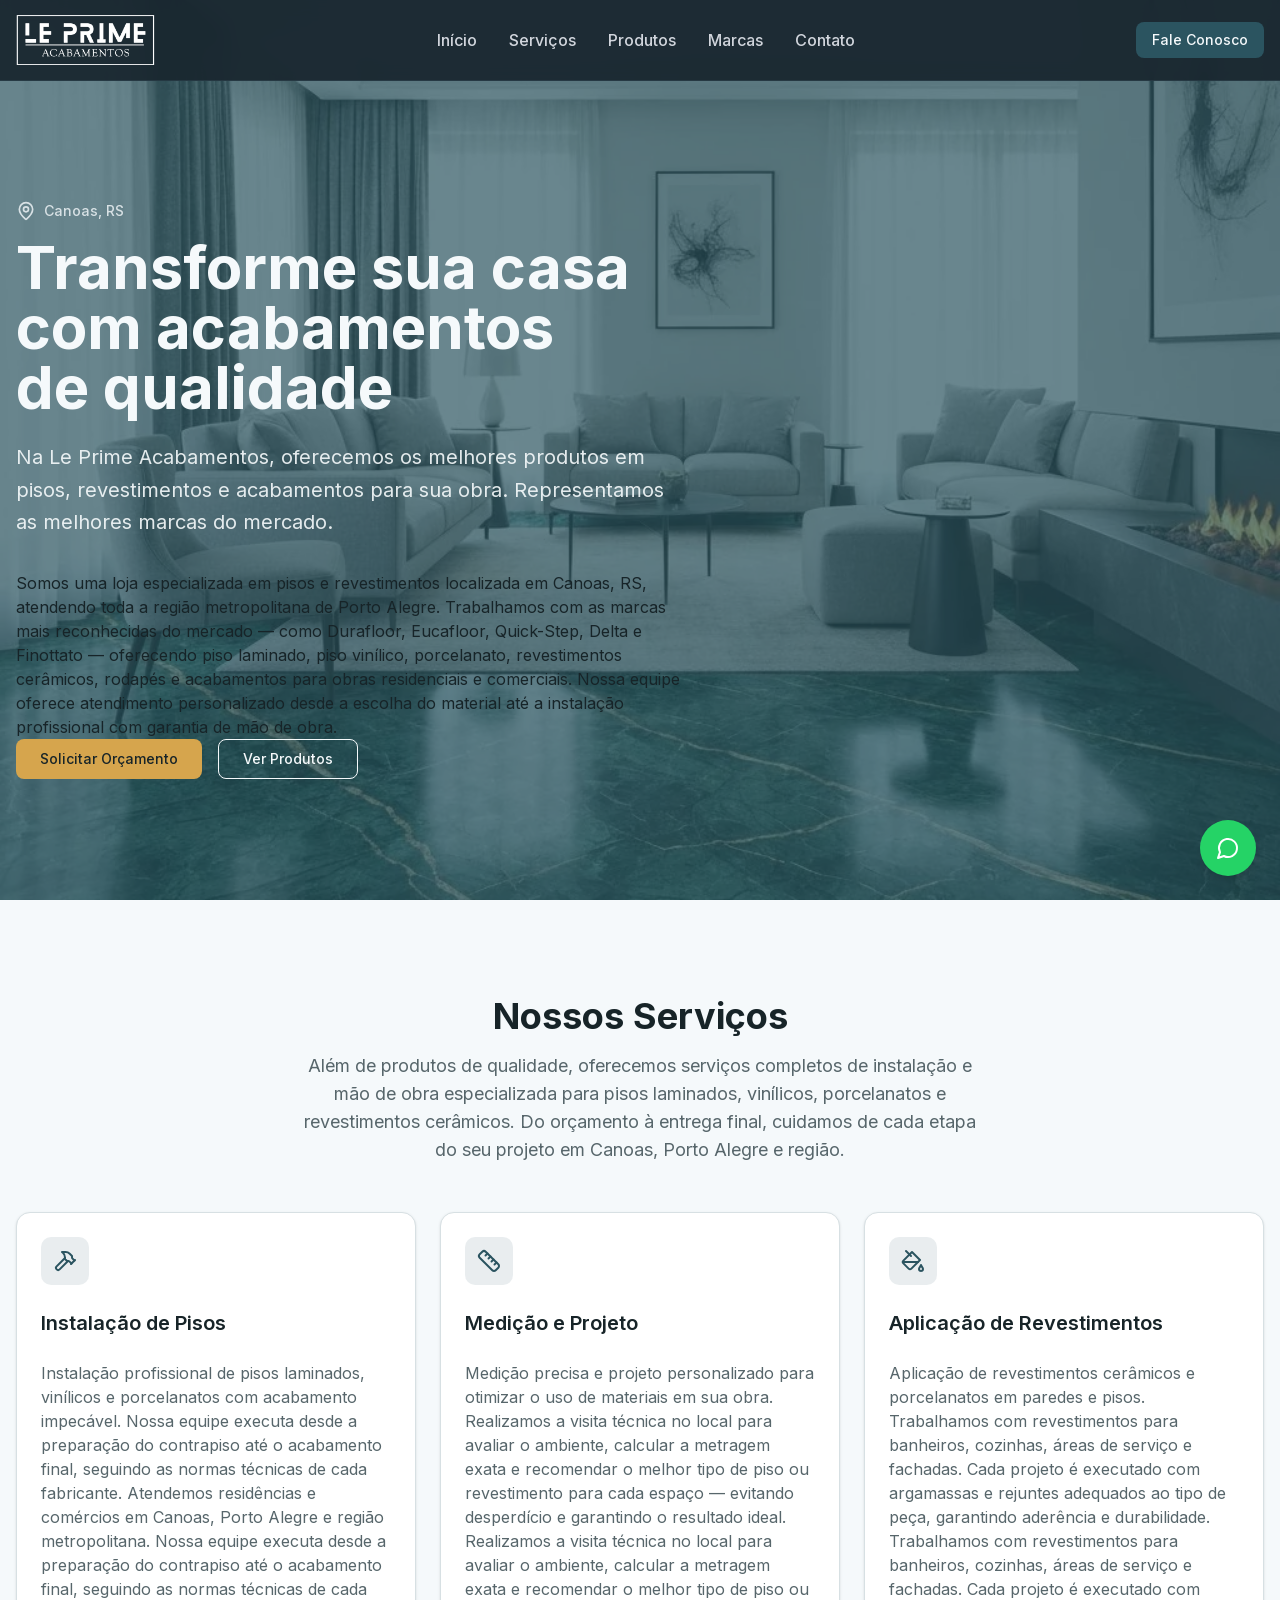
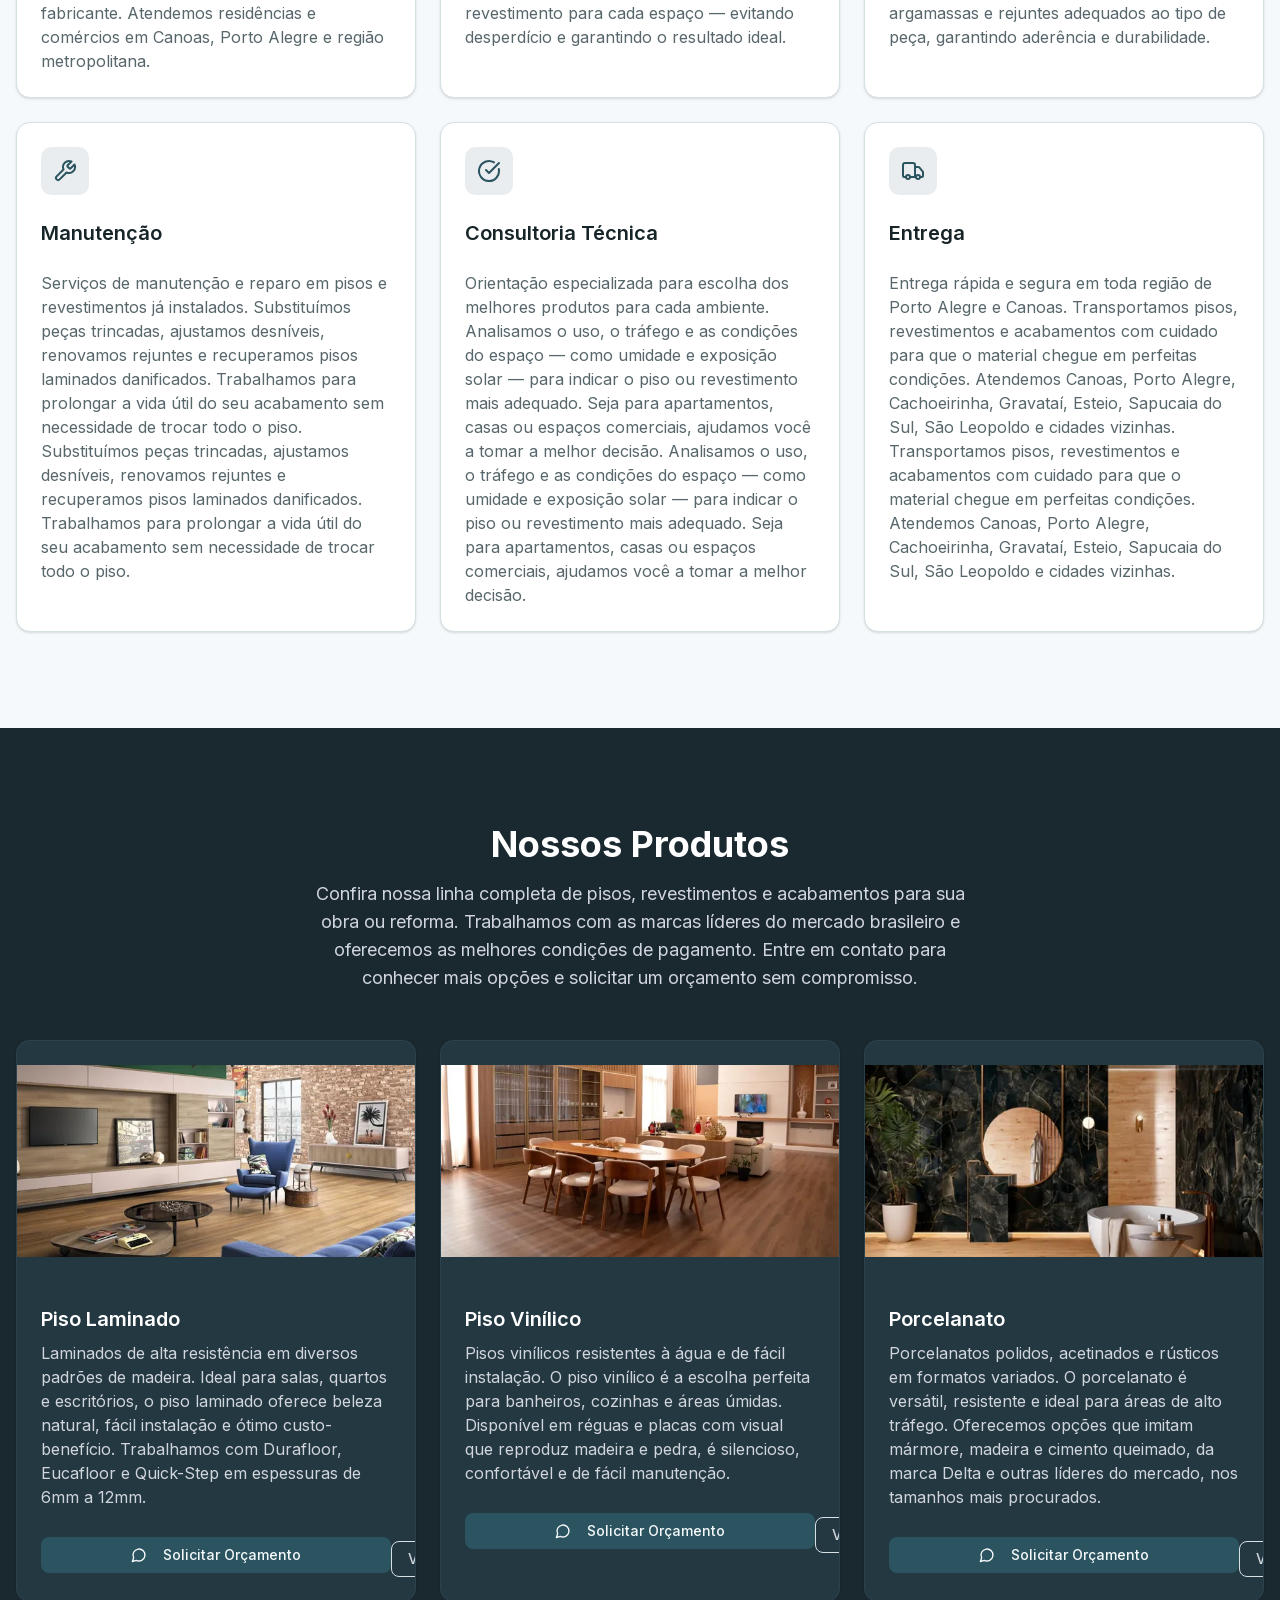
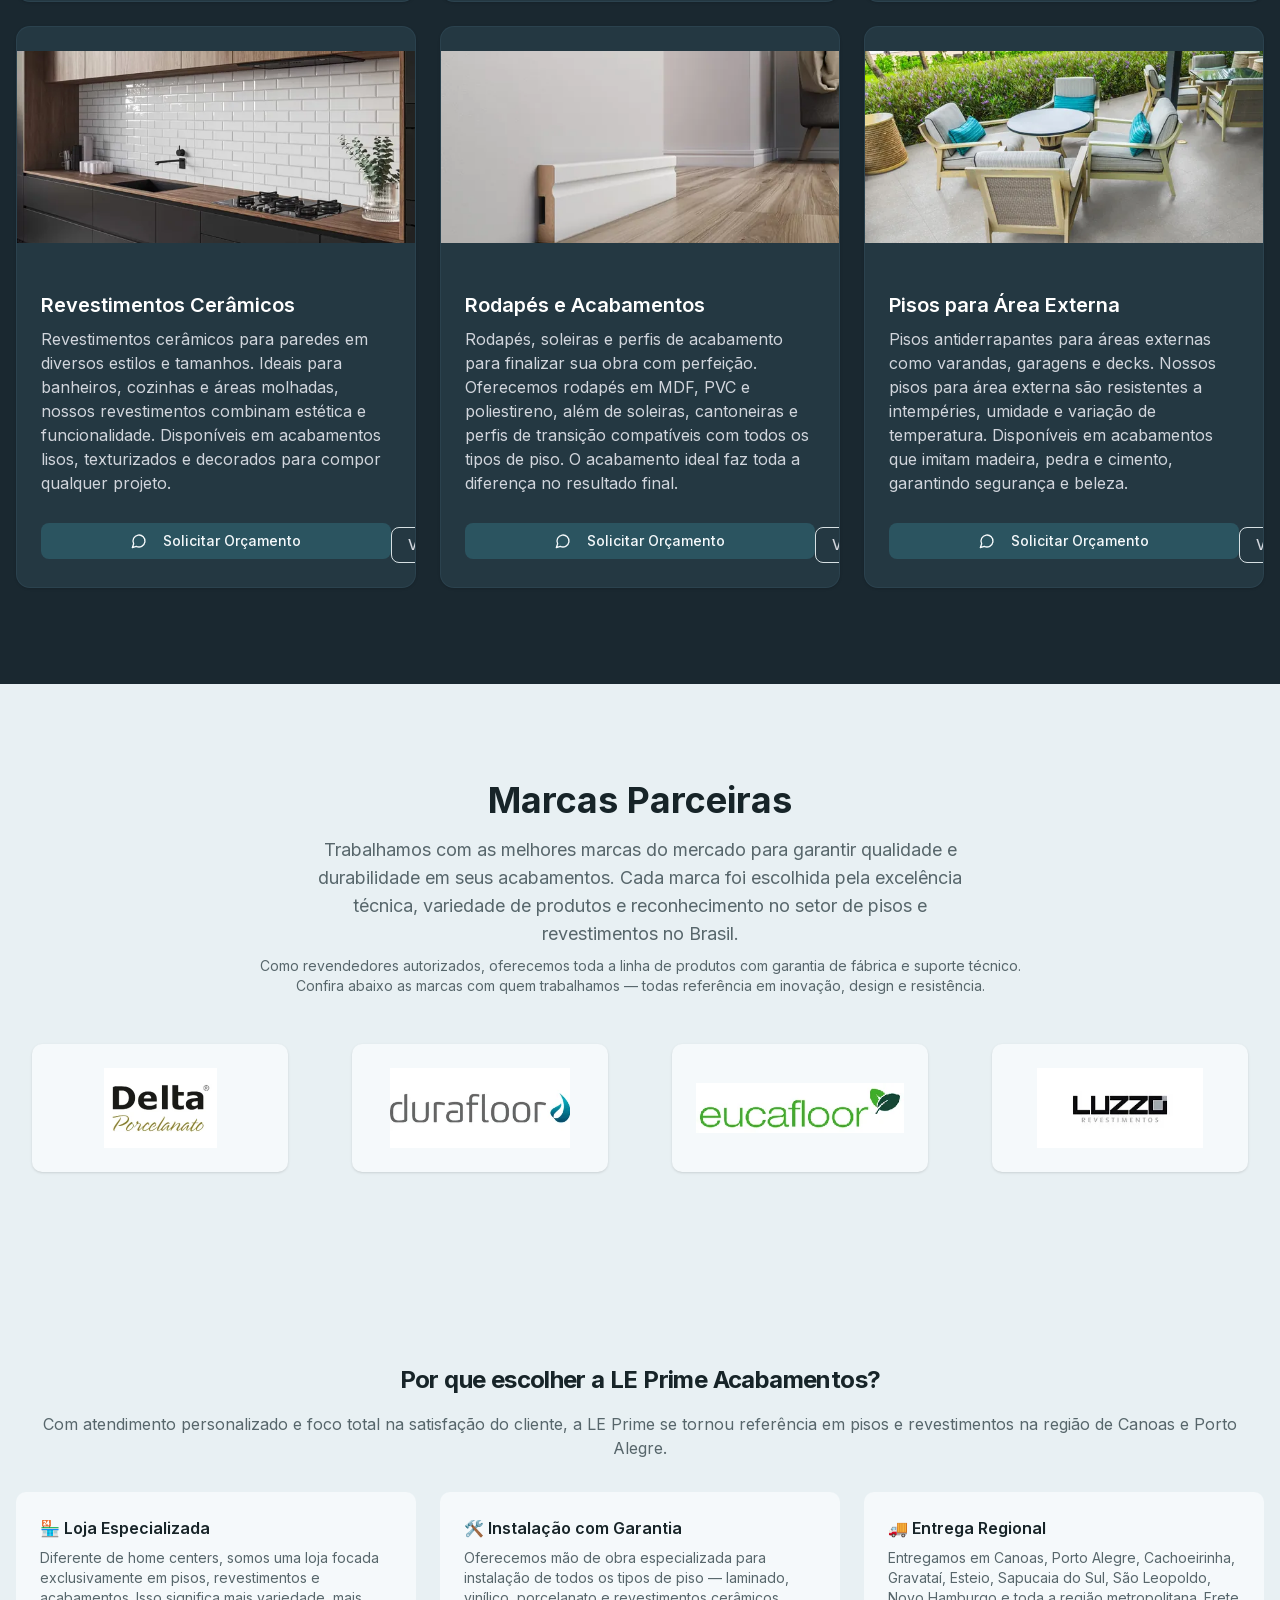
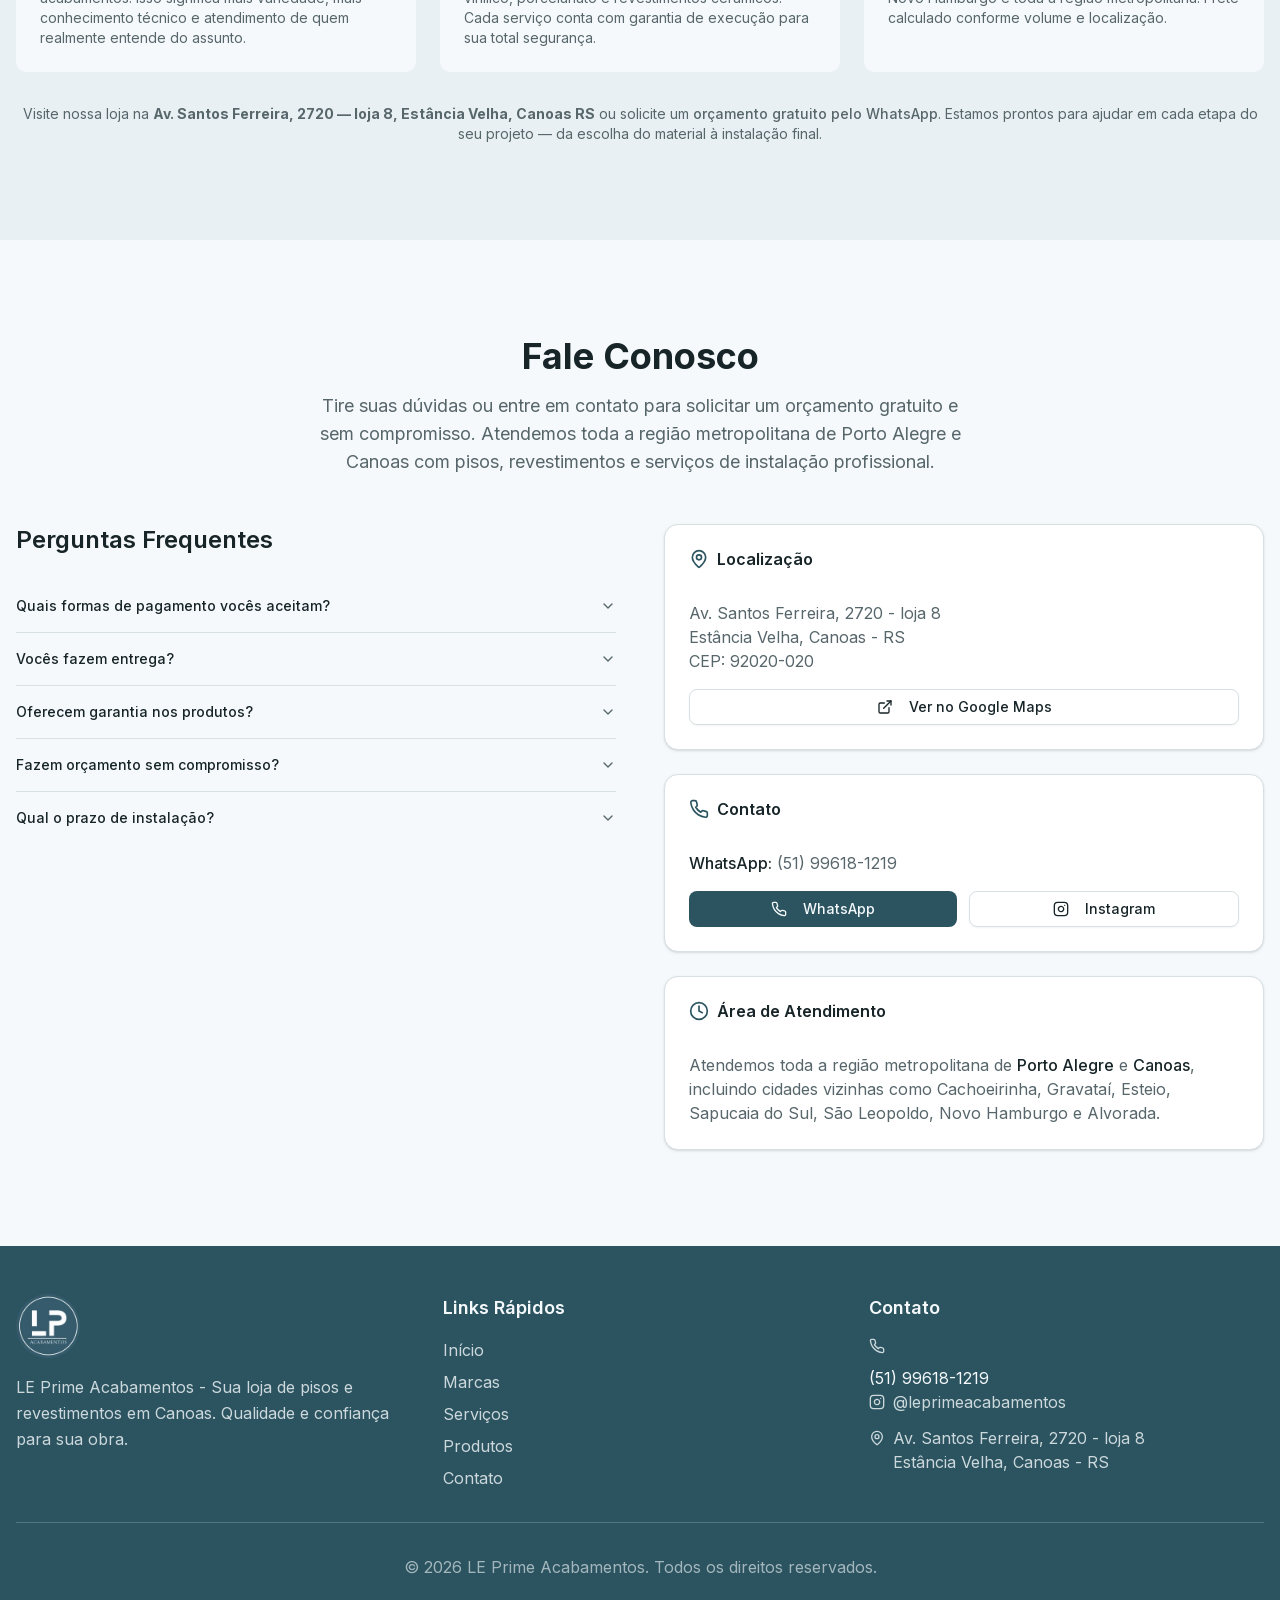
==== commit abb62f90: "feat: Bloco 4 — 6 páginas de produto com SEO completo - Criadas 6 páginas de produto em /produtos/{s" ====
--- a/public/index.html
+++ b/public/index.html
@@ -1 +1,102 @@
-<!DOCTYPE html><!--xHjGhmibAjCut7b3ZmkVr--><html lang="pt-BR"><head><meta charSet="utf-8"/><link rel="canonical" href="https://www.leprimeacabamentos.com.br"/><meta name="google-site-verification" content="google7a847de739270bcd"/><meta name="robots" content="index, follow, max-image-preview:large, max-snippet:-1, max-video-preview:-1"/><link rel="icon" href="/favicon.ico" sizes="48x48"/><link rel="icon" type="image/png" href="/favicon-32x32.png" sizes="32x32"/><link rel="icon" type="image/png" href="/favicon-16x16.png" sizes="16x16"/><link rel="apple-touch-icon" href="/apple-touch-icon-180x180.png" sizes="180x180"/><link rel="icon" type="image/png" href="/icon-192x192.png" sizes="192x192"/><meta name="viewport" content="width=device-width, initial-scale=1"/><link rel="preload" href="_next/static/media/2a65768255d6b625-s.p.d19752fb.woff2" as="font" crossorigin="" type="font/woff2"/><link rel="preload" href="_next/static/media/83afe278b6a6bb3c-s.p.3a6ba036.woff2" as="font" crossorigin="" type="font/woff2"/><link rel="preload" as="image" href="hero-sala-moderna.webp"/><link rel="stylesheet" href="_next/static/chunks/842a266dc51f38ae.css" data-precedence="next"/><link rel="stylesheet" href="_next/static/chunks/28640b6b46b6583d.css" data-precedence="next"/><link rel="preload" as="script" fetchPriority="low" href="_next/static/chunks/1b8222eaa4158497.js"/><script src="_next/static/chunks/248cba0fcb3874ed.js" async=""></script><script src="_next/static/chunks/71174f05e5b388a3.js" async=""></script><script src="_next/static/chunks/bd99abf99bce4932.js" async=""></script><script src="_next/static/chunks/turbopack-7b4e3e3dbc8dd6b5.js" async=""></script><script src="_next/static/chunks/ff1a16fafef87110.js" async=""></script><script src="_next/static/chunks/247eb132b7f7b574.js" async=""></script><script src="_next/static/chunks/0c6932420e96e619.js" async=""></script><script src="_next/static/chunks/216e744715e0ec8f.js" async=""></script><meta name="next-size-adjust" content=""/><title>LE Prime Acabamentos | Pisos Laminados, Vinílicos, Porcelanato e Revestimentos em Canoas RS</title><meta name="description" content="Loja de pisos e revestimentos em Canoas, RS. Piso laminado, vinílico, porcelanato e revestimentos cerâmicos das marcas Durafloor, Eucafloor e Quick-Step. Instalação profissional com garantia. Entrega para Porto Alegre e toda região metropolitana. Orçamento grátis!"/><meta name="generator" content="v0.app"/><meta name="keywords" content="loja de pisos canoas, piso laminado canoas, porcelanato canoas rs, piso vinílico canoas, revestimentos canoas, acabamentos canoas, loja de pisos porto alegre, instalação de piso, Durafloor, Eucafloor, Quick-Step, rodapé, piso área externa, revestimento cerâmico"/><meta property="og:title" content="LE Prime Acabamentos | Pisos e Revestimentos em Canoas, RS"/><meta property="og:description" content="Loja de pisos e revestimentos em Canoas, RS. Piso laminado, vinílico, porcelanato e revestimentos cerâmicos das marcas Durafloor, Eucafloor e Quick-Step. Instalação profissional com garantia. Entrega para Porto Alegre e toda região metropolitana. Orçamento grátis!"/><meta property="og:locale" content="pt_BR"/><meta property="og:type" content="website"/><meta property="og:url" content="https://www.leprimeacabamentos.com.br"/><meta property="og:site_name" content="LE Prime Acabamentos"/><meta property="og:image" content="https://www.leprimeacabamentos.com.br/images/og-image.jpg"/><meta property="og:image:width" content="1200"/><meta property="og:image:height" content="630"/><meta property="og:image:alt" content="LE Prime Acabamentos — Pisos, Revestimentos e Acabamentos em Canoas RS"/><meta name="twitter:card" content="summary_large_image"/><meta name="twitter:title" content="LE Prime Acabamentos | Pisos e Revestimentos em Canoas, RS"/><meta name="twitter:description" content="Loja de acabamentos em Canoas, RS. Pisos laminados, vinílicos, porcelanatos e revestimentos das melhores marcas."/><meta name="twitter:image" content="https://www.leprimeacabamentos.com.br/images/og-image.jpg"/><script src="_next/static/chunks/a6dad97d9634a72d.js" noModule=""></script><script>!function(f,b,e,v,n,t,s){if(f.fbq)return;n=f.fbq=function(){n.callMethod?n.callMethod.apply(n,arguments):n.queue.push(arguments)};if(!f._fbq)f._fbq=n;n.push=n;n.loaded=!0;n.version='2.0';n.queue=[];t=b.createElement(e);t.async=!0;t.src=v;s=b.getElementsByTagName(e)[0];s.parentNode.insertBefore(t,s)}(window,document,'script','https://connect.facebook.net/en_US/fbevents.js');fbq('init','460157146189264');fbq('track','PageView');</script><noscript><img height="1" width="1" style="display:none" src="https://www.facebook.com/tr?id=460157146189264&ev=PageView&noscript=1"/></noscript><script>(function(w,d,s,l,i){w[l]=w[l]||[];w[l].push({'gtm.start':new Date().getTime(),event:'gtm.js'});var f=d.getElementsByTagName(s)[0],j=d.createElement(s),dl=l!='dataLayer'?'&l='+l:'';j.async=true;j.src='https://www.googletagmanager.com/gtm.js?id='+i+dl;f.parentNode.insertBefore(j,f);})(window,document,'script','dataLayer','GTM-TZK64F4Z');</script><script type="application/ld+json">{"@context":"https://schema.org","@type":"LocalBusiness","name":"LE Prime Acabamentos","description":"Loja especializada em pisos laminados, vinílicos, porcelanatos, revestimentos e acabamentos em Canoas, RS. Atendimento personalizado e instalação profissional para toda região metropolitana de Porto Alegre.","url":"https://www.leprimeacabamentos.com.br","logo":"https://www.leprimeacabamentos.com.br/images/leprime-logo.png","image":"https://www.leprimeacabamentos.com.br/images/og-image.jpg","address":{"@type":"PostalAddress","streetAddress":"Canoas","addressLocality":"Canoas","addressRegion":"RS","addressCountry":"BR"},"geo":{"@type":"GeoCoordinates","latitude":"-29.9175","longitude":"-51.1860"},"openingHoursSpecification":[{"@type":"OpeningHoursSpecification","dayOfWeek":["Monday","Tuesday","Wednesday","Thursday","Friday"],"opens":"09:00","closes":"18:00"},{"@type":"OpeningHoursSpecification","dayOfWeek":"Saturday","opens":"09:00","closes":"13:00"}],"priceRange":"$$","areaServed":["Canoas","Porto Alegre","Região Metropolitana de Porto Alegre"],"sameAs":[]}</script><script type="application/ld+json">{"@context":"https://schema.org","@type":"FAQPage","mainEntity":[{"@type":"Question","name":"Quais formas de pagamento vocês aceitam?","acceptedAnswer":{"@type":"Answer","text":"Aceitamos cartão de crédito (parcelado em até 10x), débito, PIX, boleto bancário e dinheiro. Condições especiais para pagamento à vista. Consulte nosso time para a melhor condição para seu projeto."}},{"@type":"Question","name":"Vocês fazem entrega?","acceptedAnswer":{"@type":"Answer","text":"Sim! Fazemos entrega para Canoas, Porto Alegre e toda a região metropolitana. O frete é calculado conforme a quantidade de material e a localização. Consulte prazos e valores pelo nosso WhatsApp."}},{"@type":"Question","name":"Oferecem garantia nos produtos?","acceptedAnswer":{"@type":"Answer","text":"Todos os nossos produtos contam com garantia de fábrica. Trabalhamos apenas com marcas reconhecidas como Durafloor, Eucafloor, Quick-Step, Delta e outras, garantindo qualidade e durabilidade. Além disso, nossos serviços de instalação possuem garantia de mão de obra."}},{"@type":"Question","name":"Fazem orçamento sem compromisso?","acceptedAnswer":{"@type":"Answer","text":"Com certeza! Oferecemos orçamento gratuito e sem compromisso. Basta nos enviar as medidas do ambiente ou agendar uma visita técnica. Entre em contato pelo WhatsApp (51) 99618-1219 e nossa equipe terá prazer em ajudar."}},{"@type":"Question","name":"Qual o prazo de instalação?","acceptedAnswer":{"@type":"Answer","text":"O prazo depende do tipo de piso, tamanho da área e complexidade do projeto. Em média, a instalação de piso laminado ou vinílico leva de 1 a 3 dias para ambientes residenciais. Porcelanato e revestimentos cerâmicos podem levar de 3 a 7 dias. Após a medição, informamos o prazo exato para o seu projeto."}}]}</script></head><body class="font-sans antialiased"><noscript><iframe src="https://www.googletagmanager.com/ns.html?id=GTM-TZK64F4Z" height="0" width="0" style="display:none;visibility:hidden"></iframe></noscript><div hidden=""><!--$--><!--/$--></div><main class="min-h-screen"><header class="fixed top-0 left-0 right-0 z-50 bg-[#1a2830]/95 backdrop-blur-sm border-b border-[#3d5a6c]/30"><div class="container mx-auto px-4"><div class="flex items-center justify-between h-16 md:h-20"><a href="#inicio" title="Página inicial LE Prime Acabamentos" class="flex items-center"><img alt="LE Prime Acabamentos" loading="eager" width="180" height="60" decoding="async" data-nimg="1" class="h-10 md:h-14 w-auto" style="color:transparent" src="images/leprime-logo.png"/></a><nav class="hidden md:flex items-center gap-8"><a href="#inicio" title="Página inicial LE Prime Acabamentos" class="text-gray-300 hover:text-white font-medium transition-colors">Início</a><a href="#servicos" title="Nossos serviços de pisos e revestimentos" class="text-gray-300 hover:text-white font-medium transition-colors">Serviços</a><a href="#produtos" title="Produtos: pisos, porcelanato e revestimentos" class="text-gray-300 hover:text-white font-medium transition-colors">Produtos</a><a href="#marcas" title="Marcas parceiras" class="text-gray-300 hover:text-white font-medium transition-colors">Marcas</a><a href="#contato" title="Contato e orçamento" class="text-gray-300 hover:text-white font-medium transition-colors">Contato</a></nav><div class="hidden md:block"><a href="https://wa.me/5551996181219" title="Fale conosco pelo WhatsApp" target="_blank" rel="noopener noreferrer" data-slot="button" class="inline-flex items-center justify-center gap-2 whitespace-nowrap rounded-md text-sm font-medium transition-all disabled:pointer-events-none disabled:opacity-50 [&amp;_svg]:pointer-events-none [&amp;_svg:not([class*=&#x27;size-&#x27;])]:size-4 shrink-0 [&amp;_svg]:shrink-0 outline-none focus-visible:border-ring focus-visible:ring-ring/50 focus-visible:ring-[3px] aria-invalid:ring-destructive/20 dark:aria-invalid:ring-destructive/40 aria-invalid:border-destructive text-primary-foreground h-9 px-4 py-2 has-[&gt;svg]:px-3 bg-primary hover:bg-primary/90">Fale Conosco</a></div><button class="md:hidden p-2 text-gray-300" aria-label="Toggle menu"><svg xmlns="http://www.w3.org/2000/svg" width="24" height="24" viewBox="0 0 24 24" fill="none" stroke="currentColor" stroke-width="2" stroke-linecap="round" stroke-linejoin="round" class="lucide lucide-menu h-6 w-6"><line x1="4" x2="20" y1="12" y2="12"></line><line x1="4" x2="20" y1="6" y2="6"></line><line x1="4" x2="20" y1="18" y2="18"></line></svg></button></div></div></header><section id="inicio" class="relative min-h-screen flex items-center pt-20 overflow-hidden"><div class="absolute inset-0 z-0"><img alt="Sala moderna com piso porcelanato polido e acabamento premium — LE Prime Acabamentos Canoas RS" decoding="async" data-nimg="fill" class="object-cover" style="position:absolute;height:100%;width:100%;left:0;top:0;right:0;bottom:0;color:transparent" src="hero-sala-moderna.webp" fetchpriority="high"/><div class="absolute inset-0 bg-primary/70"></div></div><div class="container mx-auto px-4 relative z-10"><div class="max-w-3xl"><div class="flex items-center gap-2 text-primary-foreground/80 mb-4"><svg xmlns="http://www.w3.org/2000/svg" width="24" height="24" viewBox="0 0 24 24" fill="none" stroke="currentColor" stroke-width="2" stroke-linecap="round" stroke-linejoin="round" class="lucide lucide-map-pin h-5 w-5"><path d="M20 10c0 4.993-5.539 10.193-7.399 11.799a1 1 0 0 1-1.202 0C9.539 20.193 4 14.993 4 10a8 8 0 0 1 16 0"></path><circle cx="12" cy="10" r="3"></circle></svg><span class="text-sm font-medium">Canoas, RS</span></div><h1 class="text-4xl md:text-5xl lg:text-6xl font-bold text-primary-foreground mb-6 text-balance">Transforme sua casa com acabamentos de qualidade</h1><p class="text-lg md:text-xl text-primary-foreground/90 mb-8 leading-relaxed max-w-2xl">Na Le Prime Acabamentos, oferecemos os melhores produtos em pisos, revestimentos e acabamentos para sua obra. Representamos as melhores marcas do mercado.</p><p class="text-base md:text-lg text-foreground/70 max-w-2xl mt-4">Somos uma loja especializada em pisos e revestimentos localizada em Canoas, RS, atendendo toda a região metropolitana de Porto Alegre. Trabalhamos com as marcas mais reconhecidas do mercado — como Durafloor, Eucafloor, Quick-Step, Delta e Finottato — oferecendo piso laminado, piso vinílico, porcelanato, revestimentos cerâmicos, rodapés e acabamentos para obras residenciais e comerciais. Nossa equipe oferece atendimento personalizado desde a escolha do material até a instalação profissional com garantia de mão de obra.</p><div class="flex flex-col sm:flex-row gap-4"><a href="https://wa.me/5551996181219" title="Fale conosco pelo WhatsApp" target="_blank" rel="noopener noreferrer" data-slot="button" class="inline-flex items-center justify-center gap-2 whitespace-nowrap text-sm font-medium transition-all disabled:pointer-events-none disabled:opacity-50 [&amp;_svg]:pointer-events-none [&amp;_svg:not([class*=&#x27;size-&#x27;])]:size-4 shrink-0 [&amp;_svg]:shrink-0 outline-none focus-visible:border-ring focus-visible:ring-ring/50 focus-visible:ring-[3px] aria-invalid:ring-destructive/20 dark:aria-invalid:ring-destructive/40 aria-invalid:border-destructive h-10 rounded-md px-6 has-[&gt;svg]:px-4 bg-accent text-accent-foreground hover:bg-accent/90">Solicitar Orçamento</a><a href="#produtos" title="Produtos: pisos, porcelanato e revestimentos" data-slot="button" class="inline-flex items-center justify-center gap-2 whitespace-nowrap text-sm font-medium transition-all disabled:pointer-events-none disabled:opacity-50 [&amp;_svg]:pointer-events-none [&amp;_svg:not([class*=&#x27;size-&#x27;])]:size-4 shrink-0 [&amp;_svg]:shrink-0 outline-none focus-visible:border-ring focus-visible:ring-ring/50 focus-visible:ring-[3px] aria-invalid:ring-destructive/20 dark:aria-invalid:ring-destructive/40 aria-invalid:border-destructive border shadow-xs hover:text-accent-foreground dark:bg-input/30 dark:border-input dark:hover:bg-input/50 h-10 rounded-md px-6 has-[&gt;svg]:px-4 border-primary-foreground text-primary-foreground hover:bg-primary-foreground/10 bg-transparent">Ver Produtos</a></div></div></div></section><section id="servicos" class="py-16 md:py-24 bg-background"><div class="container mx-auto px-4"><div class="text-center mb-12"><h2 class="text-3xl md:text-4xl font-bold text-foreground mb-4">Nossos Serviços</h2><p class="text-muted-foreground text-lg max-w-2xl mx-auto">Além de produtos de qualidade, oferecemos serviços completos de instalação e mão de obra especializada para pisos laminados, vinílicos, porcelanatos e revestimentos cerâmicos. Do orçamento à entrega final, cuidamos de cada etapa do seu projeto em Canoas, Porto Alegre e região.</p></div><div class="grid grid-cols-1 md:grid-cols-2 lg:grid-cols-3 gap-6"><div data-slot="card" class="bg-card text-card-foreground flex flex-col gap-6 rounded-xl border py-6 shadow-sm border-border hover:border-primary/50 transition-colors"><div data-slot="card-header" class="@container/card-header grid auto-rows-min grid-rows-[auto_auto] items-start gap-2 px-6 has-data-[slot=card-action]:grid-cols-[1fr_auto] [.border-b]:pb-6"><div class="w-12 h-12 rounded-lg bg-primary/10 flex items-center justify-center mb-4"><svg xmlns="http://www.w3.org/2000/svg" width="24" height="24" viewBox="0 0 24 24" fill="none" stroke="currentColor" stroke-width="2" stroke-linecap="round" stroke-linejoin="round" class="lucide lucide-hammer h-6 w-6 text-primary"><path d="m15 12-8.373 8.373a1 1 0 1 1-3-3L12 9"></path><path d="m18 15 4-4"></path><path d="m21.5 11.5-1.914-1.914A2 2 0 0 1 19 8.172V7l-2.26-2.26a6 6 0 0 0-4.202-1.756L9 2.96l.92.82A6.18 6.18 0 0 1 12 8.4V10l2 2h1.172a2 2 0 0 1 1.414.586L18.5 14.5"></path></svg></div><div data-slot="card-title" class="font-semibold text-xl">Instalação de Pisos</div></div><div data-slot="card-content" class="px-6"><div data-slot="card-description" class="text-muted-foreground text-base">Instalação profissional de pisos laminados, vinílicos e porcelanatos com acabamento impecável. Nossa equipe executa desde a preparação do contrapiso até o acabamento final, seguindo as normas técnicas de cada fabricante. Atendemos residências e comércios em Canoas, Porto Alegre e região metropolitana. Nossa equipe executa desde a preparação do contrapiso até o acabamento final, seguindo as normas técnicas de cada fabricante. Atendemos residências e comércios em Canoas, Porto Alegre e região metropolitana.</div></div></div><div data-slot="card" class="bg-card text-card-foreground flex flex-col gap-6 rounded-xl border py-6 shadow-sm border-border hover:border-primary/50 transition-colors"><div data-slot="card-header" class="@container/card-header grid auto-rows-min grid-rows-[auto_auto] items-start gap-2 px-6 has-data-[slot=card-action]:grid-cols-[1fr_auto] [.border-b]:pb-6"><div class="w-12 h-12 rounded-lg bg-primary/10 flex items-center justify-center mb-4"><svg xmlns="http://www.w3.org/2000/svg" width="24" height="24" viewBox="0 0 24 24" fill="none" stroke="currentColor" stroke-width="2" stroke-linecap="round" stroke-linejoin="round" class="lucide lucide-ruler h-6 w-6 text-primary"><path d="M21.3 15.3a2.4 2.4 0 0 1 0 3.4l-2.6 2.6a2.4 2.4 0 0 1-3.4 0L2.7 8.7a2.41 2.41 0 0 1 0-3.4l2.6-2.6a2.41 2.41 0 0 1 3.4 0Z"></path><path d="m14.5 12.5 2-2"></path><path d="m11.5 9.5 2-2"></path><path d="m8.5 6.5 2-2"></path><path d="m17.5 15.5 2-2"></path></svg></div><div data-slot="card-title" class="font-semibold text-xl">Medição e Projeto</div></div><div data-slot="card-content" class="px-6"><div data-slot="card-description" class="text-muted-foreground text-base">Medição precisa e projeto personalizado para otimizar o uso de materiais em sua obra. Realizamos a visita técnica no local para avaliar o ambiente, calcular a metragem exata e recomendar o melhor tipo de piso ou revestimento para cada espaço — evitando desperdício e garantindo o resultado ideal. Realizamos a visita técnica no local para avaliar o ambiente, calcular a metragem exata e recomendar o melhor tipo de piso ou revestimento para cada espaço — evitando desperdício e garantindo o resultado ideal.</div></div></div><div data-slot="card" class="bg-card text-card-foreground flex flex-col gap-6 rounded-xl border py-6 shadow-sm border-border hover:border-primary/50 transition-colors"><div data-slot="card-header" class="@container/card-header grid auto-rows-min grid-rows-[auto_auto] items-start gap-2 px-6 has-data-[slot=card-action]:grid-cols-[1fr_auto] [.border-b]:pb-6"><div class="w-12 h-12 rounded-lg bg-primary/10 flex items-center justify-center mb-4"><svg xmlns="http://www.w3.org/2000/svg" width="24" height="24" viewBox="0 0 24 24" fill="none" stroke="currentColor" stroke-width="2" stroke-linecap="round" stroke-linejoin="round" class="lucide lucide-paint-bucket h-6 w-6 text-primary"><path d="m19 11-8-8-8.6 8.6a2 2 0 0 0 0 2.8l5.2 5.2c.8.8 2 .8 2.8 0L19 11Z"></path><path d="m5 2 5 5"></path><path d="M2 13h15"></path><path d="M22 20a2 2 0 1 1-4 0c0-1.6 1.7-2.4 2-4 .3 1.6 2 2.4 2 4Z"></path></svg></div><div data-slot="card-title" class="font-semibold text-xl">Aplicação de Revestimentos</div></div><div data-slot="card-content" class="px-6"><div data-slot="card-description" class="text-muted-foreground text-base">Aplicação de revestimentos cerâmicos e porcelanatos em paredes e pisos. Trabalhamos com revestimentos para banheiros, cozinhas, áreas de serviço e fachadas. Cada projeto é executado com argamassas e rejuntes adequados ao tipo de peça, garantindo aderência e durabilidade. Trabalhamos com revestimentos para banheiros, cozinhas, áreas de serviço e fachadas. Cada projeto é executado com argamassas e rejuntes adequados ao tipo de peça, garantindo aderência e durabilidade.</div></div></div><div data-slot="card" class="bg-card text-card-foreground flex flex-col gap-6 rounded-xl border py-6 shadow-sm border-border hover:border-primary/50 transition-colors"><div data-slot="card-header" class="@container/card-header grid auto-rows-min grid-rows-[auto_auto] items-start gap-2 px-6 has-data-[slot=card-action]:grid-cols-[1fr_auto] [.border-b]:pb-6"><div class="w-12 h-12 rounded-lg bg-primary/10 flex items-center justify-center mb-4"><svg xmlns="http://www.w3.org/2000/svg" width="24" height="24" viewBox="0 0 24 24" fill="none" stroke="currentColor" stroke-width="2" stroke-linecap="round" stroke-linejoin="round" class="lucide lucide-wrench h-6 w-6 text-primary"><path d="M14.7 6.3a1 1 0 0 0 0 1.4l1.6 1.6a1 1 0 0 0 1.4 0l3.77-3.77a6 6 0 0 1-7.94 7.94l-6.91 6.91a2.12 2.12 0 0 1-3-3l6.91-6.91a6 6 0 0 1 7.94-7.94l-3.76 3.76z"></path></svg></div><div data-slot="card-title" class="font-semibold text-xl">Manutenção</div></div><div data-slot="card-content" class="px-6"><div data-slot="card-description" class="text-muted-foreground text-base">Serviços de manutenção e reparo em pisos e revestimentos já instalados. Substituímos peças trincadas, ajustamos desníveis, renovamos rejuntes e recuperamos pisos laminados danificados. Trabalhamos para prolongar a vida útil do seu acabamento sem necessidade de trocar todo o piso. Substituímos peças trincadas, ajustamos desníveis, renovamos rejuntes e recuperamos pisos laminados danificados. Trabalhamos para prolongar a vida útil do seu acabamento sem necessidade de trocar todo o piso.</div></div></div><div data-slot="card" class="bg-card text-card-foreground flex flex-col gap-6 rounded-xl border py-6 shadow-sm border-border hover:border-primary/50 transition-colors"><div data-slot="card-header" class="@container/card-header grid auto-rows-min grid-rows-[auto_auto] items-start gap-2 px-6 has-data-[slot=card-action]:grid-cols-[1fr_auto] [.border-b]:pb-6"><div class="w-12 h-12 rounded-lg bg-primary/10 flex items-center justify-center mb-4"><svg xmlns="http://www.w3.org/2000/svg" width="24" height="24" viewBox="0 0 24 24" fill="none" stroke="currentColor" stroke-width="2" stroke-linecap="round" stroke-linejoin="round" class="lucide lucide-circle-check-big h-6 w-6 text-primary"><path d="M21.801 10A10 10 0 1 1 17 3.335"></path><path d="m9 11 3 3L22 4"></path></svg></div><div data-slot="card-title" class="font-semibold text-xl">Consultoria Técnica</div></div><div data-slot="card-content" class="px-6"><div data-slot="card-description" class="text-muted-foreground text-base">Orientação especializada para escolha dos melhores produtos para cada ambiente. Analisamos o uso, o tráfego e as condições do espaço — como umidade e exposição solar — para indicar o piso ou revestimento mais adequado. Seja para apartamentos, casas ou espaços comerciais, ajudamos você a tomar a melhor decisão. Analisamos o uso, o tráfego e as condições do espaço — como umidade e exposição solar — para indicar o piso ou revestimento mais adequado. Seja para apartamentos, casas ou espaços comerciais, ajudamos você a tomar a melhor decisão.</div></div></div><div data-slot="card" class="bg-card text-card-foreground flex flex-col gap-6 rounded-xl border py-6 shadow-sm border-border hover:border-primary/50 transition-colors"><div data-slot="card-header" class="@container/card-header grid auto-rows-min grid-rows-[auto_auto] items-start gap-2 px-6 has-data-[slot=card-action]:grid-cols-[1fr_auto] [.border-b]:pb-6"><div class="w-12 h-12 rounded-lg bg-primary/10 flex items-center justify-center mb-4"><svg xmlns="http://www.w3.org/2000/svg" width="24" height="24" viewBox="0 0 24 24" fill="none" stroke="currentColor" stroke-width="2" stroke-linecap="round" stroke-linejoin="round" class="lucide lucide-truck h-6 w-6 text-primary"><path d="M14 18V6a2 2 0 0 0-2-2H4a2 2 0 0 0-2 2v11a1 1 0 0 0 1 1h2"></path><path d="M15 18H9"></path><path d="M19 18h2a1 1 0 0 0 1-1v-3.65a1 1 0 0 0-.22-.624l-3.48-4.35A1 1 0 0 0 17.52 8H14"></path><circle cx="17" cy="18" r="2"></circle><circle cx="7" cy="18" r="2"></circle></svg></div><div data-slot="card-title" class="font-semibold text-xl">Entrega</div></div><div data-slot="card-content" class="px-6"><div data-slot="card-description" class="text-muted-foreground text-base">Entrega rápida e segura em toda região de Porto Alegre e Canoas. Transportamos pisos, revestimentos e acabamentos com cuidado para que o material chegue em perfeitas condições. Atendemos Canoas, Porto Alegre, Cachoeirinha, Gravataí, Esteio, Sapucaia do Sul, São Leopoldo e cidades vizinhas. Transportamos pisos, revestimentos e acabamentos com cuidado para que o material chegue em perfeitas condições. Atendemos Canoas, Porto Alegre, Cachoeirinha, Gravataí, Esteio, Sapucaia do Sul, São Leopoldo e cidades vizinhas.</div></div></div></div></div></section><section id="produtos" class="py-16 md:py-24 bg-[#1a2830]"><div class="container mx-auto px-4"><div class="text-center mb-12"><h2 class="text-3xl md:text-4xl font-bold text-white mb-4">Nossos Produtos</h2><p class="text-gray-300 text-lg max-w-2xl mx-auto">Confira nossa linha completa de pisos, revestimentos e acabamentos para sua obra ou reforma. Trabalhamos com as marcas líderes do mercado brasileiro e oferecemos as melhores condições de pagamento. Entre em contato para conhecer mais opções e solicitar um orçamento sem compromisso.</p></div><div class="grid grid-cols-1 md:grid-cols-2 lg:grid-cols-3 gap-6"><div data-slot="card" class="text-card-foreground flex flex-col gap-6 rounded-xl border py-6 shadow-sm overflow-hidden group bg-[#243842] border-[#3d5a6c]/30"><div class="relative h-48 overflow-hidden"><img alt="Piso laminado de madeira alta resistência — venda e instalação em Canoas e região metropolitana de Porto Alegre" loading="lazy" decoding="async" data-nimg="fill" class="object-cover group-hover:scale-105 transition-transform duration-300" style="position:absolute;height:100%;width:100%;left:0;top:0;right:0;bottom:0;color:transparent" src="piso-laminado.webp"/></div><div data-slot="card-content" class="px-6 pt-6"><h3 class="text-xl font-semibold text-white mb-2">Piso Laminado</h3><p class="text-gray-300">Laminados de alta resistência em diversos padrões de madeira. Ideal para salas, quartos e escritórios, o piso laminado oferece beleza natural, fácil instalação e ótimo custo-benefício. Trabalhamos com Durafloor, Eucafloor e Quick-Step em espessuras de 6mm a 12mm.</p></div><div data-slot="card-footer" class="flex items-center px-6 [.border-t]:pt-6"><a href="https://wa.me/5551996181219?text=Olá! Gostaria de saber mais sobre Piso Laminado" target="_blank" rel="noopener noreferrer" data-slot="button" class="inline-flex items-center justify-center gap-2 whitespace-nowrap rounded-md text-sm font-medium transition-all disabled:pointer-events-none disabled:opacity-50 [&amp;_svg]:pointer-events-none [&amp;_svg:not([class*=&#x27;size-&#x27;])]:size-4 shrink-0 [&amp;_svg]:shrink-0 outline-none focus-visible:border-ring focus-visible:ring-ring/50 focus-visible:ring-[3px] aria-invalid:ring-destructive/20 dark:aria-invalid:ring-destructive/40 aria-invalid:border-destructive text-primary-foreground h-9 px-4 py-2 has-[&gt;svg]:px-3 w-full bg-primary hover:bg-primary/90"><svg xmlns="http://www.w3.org/2000/svg" width="24" height="24" viewBox="0 0 24 24" fill="none" stroke="currentColor" stroke-width="2" stroke-linecap="round" stroke-linejoin="round" class="lucide lucide-message-circle mr-2 h-4 w-4"><path d="M7.9 20A9 9 0 1 0 4 16.1L2 22Z"></path></svg>Solicitar Orçamento</a></div></div><div data-slot="card" class="text-card-foreground flex flex-col gap-6 rounded-xl border py-6 shadow-sm overflow-hidden group bg-[#243842] border-[#3d5a6c]/30"><div class="relative h-48 overflow-hidden"><img alt="Piso vinílico resistente à água para ambientes modernos — LE Prime Acabamentos Canoas RS" loading="lazy" decoding="async" data-nimg="fill" class="object-cover group-hover:scale-105 transition-transform duration-300" style="position:absolute;height:100%;width:100%;left:0;top:0;right:0;bottom:0;color:transparent" src="piso-vinilico.webp"/></div><div data-slot="card-content" class="px-6 pt-6"><h3 class="text-xl font-semibold text-white mb-2">Piso Vinílico</h3><p class="text-gray-300">Pisos vinílicos resistentes à água e de fácil instalação. O piso vinílico é a escolha perfeita para banheiros, cozinhas e áreas úmidas. Disponível em réguas e placas com visual que reproduz madeira e pedra, é silencioso, confortável e de fácil manutenção.</p></div><div data-slot="card-footer" class="flex items-center px-6 [.border-t]:pt-6"><a href="https://wa.me/5551996181219?text=Olá! Gostaria de saber mais sobre Piso Vinílico" target="_blank" rel="noopener noreferrer" data-slot="button" class="inline-flex items-center justify-center gap-2 whitespace-nowrap rounded-md text-sm font-medium transition-all disabled:pointer-events-none disabled:opacity-50 [&amp;_svg]:pointer-events-none [&amp;_svg:not([class*=&#x27;size-&#x27;])]:size-4 shrink-0 [&amp;_svg]:shrink-0 outline-none focus-visible:border-ring focus-visible:ring-ring/50 focus-visible:ring-[3px] aria-invalid:ring-destructive/20 dark:aria-invalid:ring-destructive/40 aria-invalid:border-destructive text-primary-foreground h-9 px-4 py-2 has-[&gt;svg]:px-3 w-full bg-primary hover:bg-primary/90"><svg xmlns="http://www.w3.org/2000/svg" width="24" height="24" viewBox="0 0 24 24" fill="none" stroke="currentColor" stroke-width="2" stroke-linecap="round" stroke-linejoin="round" class="lucide lucide-message-circle mr-2 h-4 w-4"><path d="M7.9 20A9 9 0 1 0 4 16.1L2 22Z"></path></svg>Solicitar Orçamento</a></div></div><div data-slot="card" class="text-card-foreground flex flex-col gap-6 rounded-xl border py-6 shadow-sm overflow-hidden group bg-[#243842] border-[#3d5a6c]/30"><div class="relative h-48 overflow-hidden"><img alt="Porcelanato polido e acetinado para sala e cozinha — loja de pisos em Canoas RS" loading="lazy" decoding="async" data-nimg="fill" class="object-cover group-hover:scale-105 transition-transform duration-300" style="position:absolute;height:100%;width:100%;left:0;top:0;right:0;bottom:0;color:transparent" src="porcelanato.webp"/></div><div data-slot="card-content" class="px-6 pt-6"><h3 class="text-xl font-semibold text-white mb-2">Porcelanato</h3><p class="text-gray-300">Porcelanatos polidos, acetinados e rústicos em formatos variados. O porcelanato é versátil, resistente e ideal para áreas de alto tráfego. Oferecemos opções que imitam mármore, madeira e cimento queimado, da marca Delta e outras líderes do mercado, nos tamanhos mais procurados.</p></div><div data-slot="card-footer" class="flex items-center px-6 [.border-t]:pt-6"><a href="https://wa.me/5551996181219?text=Olá! Gostaria de saber mais sobre Porcelanato" target="_blank" rel="noopener noreferrer" data-slot="button" class="inline-flex items-center justify-center gap-2 whitespace-nowrap rounded-md text-sm font-medium transition-all disabled:pointer-events-none disabled:opacity-50 [&amp;_svg]:pointer-events-none [&amp;_svg:not([class*=&#x27;size-&#x27;])]:size-4 shrink-0 [&amp;_svg]:shrink-0 outline-none focus-visible:border-ring focus-visible:ring-ring/50 focus-visible:ring-[3px] aria-invalid:ring-destructive/20 dark:aria-invalid:ring-destructive/40 aria-invalid:border-destructive text-primary-foreground h-9 px-4 py-2 has-[&gt;svg]:px-3 w-full bg-primary hover:bg-primary/90"><svg xmlns="http://www.w3.org/2000/svg" width="24" height="24" viewBox="0 0 24 24" fill="none" stroke="currentColor" stroke-width="2" stroke-linecap="round" stroke-linejoin="round" class="lucide lucide-message-circle mr-2 h-4 w-4"><path d="M7.9 20A9 9 0 1 0 4 16.1L2 22Z"></path></svg>Solicitar Orçamento</a></div></div><div data-slot="card" class="text-card-foreground flex flex-col gap-6 rounded-xl border py-6 shadow-sm overflow-hidden group bg-[#243842] border-[#3d5a6c]/30"><div class="relative h-48 overflow-hidden"><img alt="Revestimentos cerâmicos para banheiro e cozinha — LE Prime Acabamentos Canoas RS" loading="lazy" decoding="async" data-nimg="fill" class="object-cover group-hover:scale-105 transition-transform duration-300" style="position:absolute;height:100%;width:100%;left:0;top:0;right:0;bottom:0;color:transparent" src="revestimentos-ceramicos.webp"/></div><div data-slot="card-content" class="px-6 pt-6"><h3 class="text-xl font-semibold text-white mb-2">Revestimentos Cerâmicos</h3><p class="text-gray-300">Revestimentos cerâmicos para paredes em diversos estilos e tamanhos. Ideais para banheiros, cozinhas e áreas molhadas, nossos revestimentos combinam estética e funcionalidade. Disponíveis em acabamentos lisos, texturizados e decorados para compor qualquer projeto.</p></div><div data-slot="card-footer" class="flex items-center px-6 [.border-t]:pt-6"><a href="https://wa.me/5551996181219?text=Olá! Gostaria de saber mais sobre Revestimentos Cerâmicos" target="_blank" rel="noopener noreferrer" data-slot="button" class="inline-flex items-center justify-center gap-2 whitespace-nowrap rounded-md text-sm font-medium transition-all disabled:pointer-events-none disabled:opacity-50 [&amp;_svg]:pointer-events-none [&amp;_svg:not([class*=&#x27;size-&#x27;])]:size-4 shrink-0 [&amp;_svg]:shrink-0 outline-none focus-visible:border-ring focus-visible:ring-ring/50 focus-visible:ring-[3px] aria-invalid:ring-destructive/20 dark:aria-invalid:ring-destructive/40 aria-invalid:border-destructive text-primary-foreground h-9 px-4 py-2 has-[&gt;svg]:px-3 w-full bg-primary hover:bg-primary/90"><svg xmlns="http://www.w3.org/2000/svg" width="24" height="24" viewBox="0 0 24 24" fill="none" stroke="currentColor" stroke-width="2" stroke-linecap="round" stroke-linejoin="round" class="lucide lucide-message-circle mr-2 h-4 w-4"><path d="M7.9 20A9 9 0 1 0 4 16.1L2 22Z"></path></svg>Solicitar Orçamento</a></div></div><div data-slot="card" class="text-card-foreground flex flex-col gap-6 rounded-xl border py-6 shadow-sm overflow-hidden group bg-[#243842] border-[#3d5a6c]/30"><div class="relative h-48 overflow-hidden"><img alt="Rodapés e acabamentos para piso laminado e porcelanato — Canoas RS" loading="lazy" decoding="async" data-nimg="fill" class="object-cover group-hover:scale-105 transition-transform duration-300" style="position:absolute;height:100%;width:100%;left:0;top:0;right:0;bottom:0;color:transparent" src="rodapes-acabamentos.webp"/></div><div data-slot="card-content" class="px-6 pt-6"><h3 class="text-xl font-semibold text-white mb-2">Rodapés e Acabamentos</h3><p class="text-gray-300">Rodapés, soleiras e perfis de acabamento para finalizar sua obra com perfeição. Oferecemos rodapés em MDF, PVC e poliestireno, além de soleiras, cantoneiras e perfis de transição compatíveis com todos os tipos de piso. O acabamento ideal faz toda a diferença no resultado final.</p></div><div data-slot="card-footer" class="flex items-center px-6 [.border-t]:pt-6"><a href="https://wa.me/5551996181219?text=Olá! Gostaria de saber mais sobre Rodapés e Acabamentos" target="_blank" rel="noopener noreferrer" data-slot="button" class="inline-flex items-center justify-center gap-2 whitespace-nowrap rounded-md text-sm font-medium transition-all disabled:pointer-events-none disabled:opacity-50 [&amp;_svg]:pointer-events-none [&amp;_svg:not([class*=&#x27;size-&#x27;])]:size-4 shrink-0 [&amp;_svg]:shrink-0 outline-none focus-visible:border-ring focus-visible:ring-ring/50 focus-visible:ring-[3px] aria-invalid:ring-destructive/20 dark:aria-invalid:ring-destructive/40 aria-invalid:border-destructive text-primary-foreground h-9 px-4 py-2 has-[&gt;svg]:px-3 w-full bg-primary hover:bg-primary/90"><svg xmlns="http://www.w3.org/2000/svg" width="24" height="24" viewBox="0 0 24 24" fill="none" stroke="currentColor" stroke-width="2" stroke-linecap="round" stroke-linejoin="round" class="lucide lucide-message-circle mr-2 h-4 w-4"><path d="M7.9 20A9 9 0 1 0 4 16.1L2 22Z"></path></svg>Solicitar Orçamento</a></div></div><div data-slot="card" class="text-card-foreground flex flex-col gap-6 rounded-xl border py-6 shadow-sm overflow-hidden group bg-[#243842] border-[#3d5a6c]/30"><div class="relative h-48 overflow-hidden"><img alt="Pisos antiderrapantes para área externa e deck — LE Prime Acabamentos Canoas" loading="lazy" decoding="async" data-nimg="fill" class="object-cover group-hover:scale-105 transition-transform duration-300" style="position:absolute;height:100%;width:100%;left:0;top:0;right:0;bottom:0;color:transparent" src="pisos-area-externa.webp"/></div><div data-slot="card-content" class="px-6 pt-6"><h3 class="text-xl font-semibold text-white mb-2">Pisos para Área Externa</h3><p class="text-gray-300">Pisos antiderrapantes para áreas externas como varandas, garagens e decks. Nossos pisos para área externa são resistentes a intempéries, umidade e variação de temperatura. Disponíveis em acabamentos que imitam madeira, pedra e cimento, garantindo segurança e beleza.</p></div><div data-slot="card-footer" class="flex items-center px-6 [.border-t]:pt-6"><a href="https://wa.me/5551996181219?text=Olá! Gostaria de saber mais sobre Pisos para Área Externa" target="_blank" rel="noopener noreferrer" data-slot="button" class="inline-flex items-center justify-center gap-2 whitespace-nowrap rounded-md text-sm font-medium transition-all disabled:pointer-events-none disabled:opacity-50 [&amp;_svg]:pointer-events-none [&amp;_svg:not([class*=&#x27;size-&#x27;])]:size-4 shrink-0 [&amp;_svg]:shrink-0 outline-none focus-visible:border-ring focus-visible:ring-ring/50 focus-visible:ring-[3px] aria-invalid:ring-destructive/20 dark:aria-invalid:ring-destructive/40 aria-invalid:border-destructive text-primary-foreground h-9 px-4 py-2 has-[&gt;svg]:px-3 w-full bg-primary hover:bg-primary/90"><svg xmlns="http://www.w3.org/2000/svg" width="24" height="24" viewBox="0 0 24 24" fill="none" stroke="currentColor" stroke-width="2" stroke-linecap="round" stroke-linejoin="round" class="lucide lucide-message-circle mr-2 h-4 w-4"><path d="M7.9 20A9 9 0 1 0 4 16.1L2 22Z"></path></svg>Solicitar Orçamento</a></div></div></div></div></section><section id="marcas" class="py-16 md:py-24 bg-muted overflow-hidden"><div class="container mx-auto px-4"><div class="text-center mb-12"><h2 class="text-3xl md:text-4xl font-bold text-foreground mb-4">Marcas Parceiras</h2><p class="text-muted-foreground text-lg max-w-2xl mx-auto">Trabalhamos com as melhores marcas do mercado para garantir qualidade e durabilidade em seus acabamentos. Cada marca foi escolhida pela excelência técnica, variedade de produtos e reconhecimento no setor de pisos e revestimentos no Brasil.</p><p class="text-sm md:text-base text-muted-foreground max-w-3xl mx-auto mt-2">Como revendedores autorizados, oferecemos toda a linha de produtos com garantia de fábrica e suporte técnico. Confira abaixo as marcas com quem trabalhamos — todas referência em inovação, design e resistência.</p></div></div><div class="relative"><div class="flex animate-scroll"><div class="flex-shrink-0 mx-4 md:mx-8 bg-background rounded-lg p-6 flex items-center justify-center h-24 md:h-32 w-48 md:w-64 shadow-sm"><img alt="Delta Porcelanato" loading="lazy" width="160" height="80" decoding="async" data-nimg="1" class="max-h-16 md:max-h-20 w-auto object-contain" style="color:transparent" src="images/marca-delta-porcelanato.webp"/></div><div class="flex-shrink-0 mx-4 md:mx-8 bg-background rounded-lg p-6 flex items-center justify-center h-24 md:h-32 w-48 md:w-64 shadow-sm"><img alt="Durafloor" loading="lazy" width="160" height="80" decoding="async" data-nimg="1" class="max-h-16 md:max-h-20 w-auto object-contain" style="color:transparent" src="images/marca-durafloor.webp"/></div><div class="flex-shrink-0 mx-4 md:mx-8 bg-background rounded-lg p-6 flex items-center justify-center h-24 md:h-32 w-48 md:w-64 shadow-sm"><img alt="Eucafloor" loading="lazy" width="160" height="80" decoding="async" data-nimg="1" class="max-h-16 md:max-h-20 w-auto object-contain" style="color:transparent" src="images/marca-eucafloor.webp"/></div><div class="flex-shrink-0 mx-4 md:mx-8 bg-background rounded-lg p-6 flex items-center justify-center h-24 md:h-32 w-48 md:w-64 shadow-sm"><img alt="Luzzo Revestimentos" loading="lazy" width="160" height="80" decoding="async" data-nimg="1" class="max-h-16 md:max-h-20 w-auto object-contain" style="color:transparent" src="images/marca-luzzo.webp"/></div><div class="flex-shrink-0 mx-4 md:mx-8 bg-background rounded-lg p-6 flex items-center justify-center h-24 md:h-32 w-48 md:w-64 shadow-sm"><img alt="Finottato Decor" loading="lazy" width="160" height="80" decoding="async" data-nimg="1" class="max-h-16 md:max-h-20 w-auto object-contain" style="color:transparent" src="images/marca-finottato.webp"/></div><div class="flex-shrink-0 mx-4 md:mx-8 bg-background rounded-lg p-6 flex items-center justify-center h-24 md:h-32 w-48 md:w-64 shadow-sm"><img alt="Cejatel Pisos e Telhas" loading="lazy" width="160" height="80" decoding="async" data-nimg="1" class="max-h-16 md:max-h-20 w-auto object-contain" style="color:transparent" src="images/marca-cejatel.webp"/></div><div class="flex-shrink-0 mx-4 md:mx-8 bg-background rounded-lg p-6 flex items-center justify-center h-24 md:h-32 w-48 md:w-64 shadow-sm"><img alt="Quick-Step" loading="lazy" width="160" height="80" decoding="async" data-nimg="1" class="max-h-16 md:max-h-20 w-auto object-contain" style="color:transparent" src="images/marca-quickstep.webp"/></div><div class="flex-shrink-0 mx-4 md:mx-8 bg-background rounded-lg p-6 flex items-center justify-center h-24 md:h-32 w-48 md:w-64 shadow-sm"><img alt="Delta Porcelanato" loading="lazy" width="160" height="80" decoding="async" data-nimg="1" class="max-h-16 md:max-h-20 w-auto object-contain" style="color:transparent" src="images/marca-delta-porcelanato.webp"/></div><div class="flex-shrink-0 mx-4 md:mx-8 bg-background rounded-lg p-6 flex items-center justify-center h-24 md:h-32 w-48 md:w-64 shadow-sm"><img alt="Durafloor" loading="lazy" width="160" height="80" decoding="async" data-nimg="1" class="max-h-16 md:max-h-20 w-auto object-contain" style="color:transparent" src="images/marca-durafloor.webp"/></div><div class="flex-shrink-0 mx-4 md:mx-8 bg-background rounded-lg p-6 flex items-center justify-center h-24 md:h-32 w-48 md:w-64 shadow-sm"><img alt="Eucafloor" loading="lazy" width="160" height="80" decoding="async" data-nimg="1" class="max-h-16 md:max-h-20 w-auto object-contain" style="color:transparent" src="images/marca-eucafloor.webp"/></div><div class="flex-shrink-0 mx-4 md:mx-8 bg-background rounded-lg p-6 flex items-center justify-center h-24 md:h-32 w-48 md:w-64 shadow-sm"><img alt="Luzzo Revestimentos" loading="lazy" width="160" height="80" decoding="async" data-nimg="1" class="max-h-16 md:max-h-20 w-auto object-contain" style="color:transparent" src="images/marca-luzzo.webp"/></div><div class="flex-shrink-0 mx-4 md:mx-8 bg-background rounded-lg p-6 flex items-center justify-center h-24 md:h-32 w-48 md:w-64 shadow-sm"><img alt="Finottato Decor" loading="lazy" width="160" height="80" decoding="async" data-nimg="1" class="max-h-16 md:max-h-20 w-auto object-contain" style="color:transparent" src="images/marca-finottato.webp"/></div><div class="flex-shrink-0 mx-4 md:mx-8 bg-background rounded-lg p-6 flex items-center justify-center h-24 md:h-32 w-48 md:w-64 shadow-sm"><img alt="Cejatel Pisos e Telhas" loading="lazy" width="160" height="80" decoding="async" data-nimg="1" class="max-h-16 md:max-h-20 w-auto object-contain" style="color:transparent" src="images/marca-cejatel.webp"/></div><div class="flex-shrink-0 mx-4 md:mx-8 bg-background rounded-lg p-6 flex items-center justify-center h-24 md:h-32 w-48 md:w-64 shadow-sm"><img alt="Quick-Step" loading="lazy" width="160" height="80" decoding="async" data-nimg="1" class="max-h-16 md:max-h-20 w-auto object-contain" style="color:transparent" src="images/marca-quickstep.webp"/></div></div></div></section><section id="sobre" class="py-16 md:py-24 bg-muted"><div class="container mx-auto px-4 max-w-4xl text-center"><h2 class="text-2xl md:text-3xl font-bold tracking-tight mb-4">Por que escolher a LE Prime Acabamentos?</h2><p class="text-base text-muted-foreground mb-8">Com atendimento personalizado e foco total na satisfação do cliente, a LE Prime se tornou referência em pisos e revestimentos na região de Canoas e Porto Alegre.</p><div class="grid grid-cols-1 md:grid-cols-3 gap-6 text-left"><div class="bg-background rounded-lg p-6"><h3 class="font-semibold mb-2">🏪 Loja Especializada</h3><p class="text-sm text-muted-foreground">Diferente de home centers, somos uma loja focada exclusivamente em pisos, revestimentos e acabamentos. Isso significa mais variedade, mais conhecimento técnico e atendimento de quem realmente entende do assunto.</p></div><div class="bg-background rounded-lg p-6"><h3 class="font-semibold mb-2">🛠️ Instalação com Garantia</h3><p class="text-sm text-muted-foreground">Oferecemos mão de obra especializada para instalação de todos os tipos de piso — laminado, vinílico, porcelanato e revestimentos cerâmicos. Cada serviço conta com garantia de execução para sua total segurança.</p></div><div class="bg-background rounded-lg p-6"><h3 class="font-semibold mb-2">🚚 Entrega Regional</h3><p class="text-sm text-muted-foreground">Entregamos em Canoas, Porto Alegre, Cachoeirinha, Gravataí, Esteio, Sapucaia do Sul, São Leopoldo, Novo Hamburgo e toda a região metropolitana. Frete calculado conforme volume e localização.</p></div></div><p class="text-sm text-muted-foreground mt-8">Visite nossa loja na <strong>Av. Santos Ferreira, 2720 — loja 8, Estância Velha, Canoas RS</strong> ou solicite um <a href="https://wa.me/5551996181219" target="_blank" rel="noopener noreferrer" title="Solicitar orçamento pelo WhatsApp" class="underline font-medium">orçamento gratuito pelo WhatsApp</a>. Estamos prontos para ajudar em cada etapa do seu projeto — da escolha do material à instalação final.</p></div></section><section id="contato" class="py-16 md:py-24 bg-background"><div class="container mx-auto px-4"><div class="text-center mb-12"><h2 class="text-3xl md:text-4xl font-bold text-foreground mb-4">Fale Conosco</h2><p class="text-muted-foreground text-lg max-w-2xl mx-auto">Tire suas dúvidas ou entre em contato para solicitar um orçamento gratuito e sem compromisso. Atendemos toda a região metropolitana de Porto Alegre e Canoas com pisos, revestimentos e serviços de instalação profissional.</p></div><div class="grid grid-cols-1 lg:grid-cols-2 gap-8 lg:gap-12"><div><h3 class="text-2xl font-semibold text-foreground mb-6">Perguntas Frequentes</h3><div class="w-full"><details class="border-b last:border-b-0 group"><summary class="flex flex-1 items-start justify-between gap-4 py-4 text-sm font-medium cursor-pointer list-none hover:underline text-left">Quais formas de pagamento vocês aceitam?<svg xmlns="http://www.w3.org/2000/svg" width="24" height="24" viewBox="0 0 24 24" fill="none" stroke="currentColor" stroke-width="2" stroke-linecap="round" stroke-linejoin="round" class="lucide lucide-chevron-down text-muted-foreground pointer-events-none size-4 shrink-0 translate-y-0.5 transition-transform duration-200 group-open:rotate-180"><path d="m6 9 6 6 6-6"></path></svg></summary><div class="pb-4 pt-0 text-sm text-muted-foreground">Aceitamos cartão de crédito (parcelado em até 10x), débito, PIX, boleto bancário e dinheiro. Condições especiais para pagamento à vista. Consulte nosso time para a melhor condição para seu projeto.</div></details><details class="border-b last:border-b-0 group"><summary class="flex flex-1 items-start justify-between gap-4 py-4 text-sm font-medium cursor-pointer list-none hover:underline text-left">Vocês fazem entrega?<svg xmlns="http://www.w3.org/2000/svg" width="24" height="24" viewBox="0 0 24 24" fill="none" stroke="currentColor" stroke-width="2" stroke-linecap="round" stroke-linejoin="round" class="lucide lucide-chevron-down text-muted-foreground pointer-events-none size-4 shrink-0 translate-y-0.5 transition-transform duration-200 group-open:rotate-180"><path d="m6 9 6 6 6-6"></path></svg></summary><div class="pb-4 pt-0 text-sm text-muted-foreground">Sim! Fazemos entrega para Canoas, Porto Alegre e toda a região metropolitana. O frete é calculado conforme a quantidade de material e a localização. Consulte prazos e valores pelo nosso WhatsApp.</div></details><details class="border-b last:border-b-0 group"><summary class="flex flex-1 items-start justify-between gap-4 py-4 text-sm font-medium cursor-pointer list-none hover:underline text-left">Oferecem garantia nos produtos?<svg xmlns="http://www.w3.org/2000/svg" width="24" height="24" viewBox="0 0 24 24" fill="none" stroke="currentColor" stroke-width="2" stroke-linecap="round" stroke-linejoin="round" class="lucide lucide-chevron-down text-muted-foreground pointer-events-none size-4 shrink-0 translate-y-0.5 transition-transform duration-200 group-open:rotate-180"><path d="m6 9 6 6 6-6"></path></svg></summary><div class="pb-4 pt-0 text-sm text-muted-foreground">Todos os nossos produtos contam com garantia de fábrica. Trabalhamos apenas com marcas reconhecidas como Durafloor, Eucafloor, Quick-Step, Delta e outras, garantindo qualidade e durabilidade. Além disso, nossos serviços de instalação possuem garantia de mão de obra.</div></details><details class="border-b last:border-b-0 group"><summary class="flex flex-1 items-start justify-between gap-4 py-4 text-sm font-medium cursor-pointer list-none hover:underline text-left">Fazem orçamento sem compromisso?<svg xmlns="http://www.w3.org/2000/svg" width="24" height="24" viewBox="0 0 24 24" fill="none" stroke="currentColor" stroke-width="2" stroke-linecap="round" stroke-linejoin="round" class="lucide lucide-chevron-down text-muted-foreground pointer-events-none size-4 shrink-0 translate-y-0.5 transition-transform duration-200 group-open:rotate-180"><path d="m6 9 6 6 6-6"></path></svg></summary><div class="pb-4 pt-0 text-sm text-muted-foreground">Com certeza! Oferecemos orçamento gratuito e sem compromisso. Basta nos enviar as medidas do ambiente ou agendar uma visita técnica. Entre em contato pelo WhatsApp <a href="https://wa.me/5551996181219" title="Solicitar orçamento pelo WhatsApp" target="_blank" rel="noopener noreferrer">(51) 99618-1219</a> e nossa equipe terá prazer em ajudar.</div></details><details class="border-b last:border-b-0 group"><summary class="flex flex-1 items-start justify-between gap-4 py-4 text-sm font-medium cursor-pointer list-none hover:underline text-left">Qual o prazo de instalação?<svg xmlns="http://www.w3.org/2000/svg" width="24" height="24" viewBox="0 0 24 24" fill="none" stroke="currentColor" stroke-width="2" stroke-linecap="round" stroke-linejoin="round" class="lucide lucide-chevron-down text-muted-foreground pointer-events-none size-4 shrink-0 translate-y-0.5 transition-transform duration-200 group-open:rotate-180"><path d="m6 9 6 6 6-6"></path></svg></summary><div class="pb-4 pt-0 text-sm text-muted-foreground">O prazo depende do tipo de piso, tamanho da área e complexidade do projeto. Em média, a instalação de piso laminado ou vinílico leva de 1 a 3 dias para ambientes residenciais. Porcelanato e revestimentos cerâmicos podem levar de 3 a 7 dias. Após a medição, informamos o prazo exato para o seu projeto.</div></details></div></div><div class="space-y-6"><div data-slot="card" class="bg-card text-card-foreground flex flex-col gap-6 rounded-xl border py-6 shadow-sm"><div data-slot="card-header" class="@container/card-header grid auto-rows-min grid-rows-[auto_auto] items-start gap-2 px-6 has-data-[slot=card-action]:grid-cols-[1fr_auto] [.border-b]:pb-6"><div data-slot="card-title" class="leading-none font-semibold flex items-center gap-2"><svg xmlns="http://www.w3.org/2000/svg" width="24" height="24" viewBox="0 0 24 24" fill="none" stroke="currentColor" stroke-width="2" stroke-linecap="round" stroke-linejoin="round" class="lucide lucide-map-pin h-5 w-5 text-primary"><path d="M20 10c0 4.993-5.539 10.193-7.399 11.799a1 1 0 0 1-1.202 0C9.539 20.193 4 14.993 4 10a8 8 0 0 1 16 0"></path><circle cx="12" cy="10" r="3"></circle></svg>Localização</div></div><div data-slot="card-content" class="px-6 space-y-4"><p class="text-muted-foreground">Av. Santos Ferreira, 2720 - loja 8<br/>Estância Velha, Canoas - RS<br/>CEP: 92020-020</p><a href="https://share.google/XdrMfgnJ22je8EYZB" title="Ver localização no Google Maps" target="_blank" rel="noopener noreferrer" data-slot="button" class="inline-flex items-center justify-center gap-2 whitespace-nowrap rounded-md text-sm font-medium transition-all disabled:pointer-events-none disabled:opacity-50 [&amp;_svg]:pointer-events-none [&amp;_svg:not([class*=&#x27;size-&#x27;])]:size-4 shrink-0 [&amp;_svg]:shrink-0 outline-none focus-visible:border-ring focus-visible:ring-ring/50 focus-visible:ring-[3px] aria-invalid:ring-destructive/20 dark:aria-invalid:ring-destructive/40 aria-invalid:border-destructive border shadow-xs hover:bg-accent hover:text-accent-foreground dark:bg-input/30 dark:border-input dark:hover:bg-input/50 h-9 px-4 py-2 has-[&gt;svg]:px-3 w-full bg-transparent"><svg xmlns="http://www.w3.org/2000/svg" width="24" height="24" viewBox="0 0 24 24" fill="none" stroke="currentColor" stroke-width="2" stroke-linecap="round" stroke-linejoin="round" class="lucide lucide-external-link mr-2 h-4 w-4"><path d="M15 3h6v6"></path><path d="M10 14 21 3"></path><path d="M18 13v6a2 2 0 0 1-2 2H5a2 2 0 0 1-2-2V8a2 2 0 0 1 2-2h6"></path></svg>Ver no Google Maps</a></div></div><div data-slot="card" class="bg-card text-card-foreground flex flex-col gap-6 rounded-xl border py-6 shadow-sm"><div data-slot="card-header" class="@container/card-header grid auto-rows-min grid-rows-[auto_auto] items-start gap-2 px-6 has-data-[slot=card-action]:grid-cols-[1fr_auto] [.border-b]:pb-6"><div data-slot="card-title" class="leading-none font-semibold flex items-center gap-2"><svg xmlns="http://www.w3.org/2000/svg" width="24" height="24" viewBox="0 0 24 24" fill="none" stroke="currentColor" stroke-width="2" stroke-linecap="round" stroke-linejoin="round" class="lucide lucide-phone h-5 w-5 text-primary"><path d="M22 16.92v3a2 2 0 0 1-2.18 2 19.79 19.79 0 0 1-8.63-3.07 19.5 19.5 0 0 1-6-6 19.79 19.79 0 0 1-3.07-8.67A2 2 0 0 1 4.11 2h3a2 2 0 0 1 2 1.72 12.84 12.84 0 0 0 .7 2.81 2 2 0 0 1-.45 2.11L8.09 9.91a16 16 0 0 0 6 6l1.27-1.27a2 2 0 0 1 2.11-.45 12.84 12.84 0 0 0 2.81.7A2 2 0 0 1 22 16.92z"></path></svg>Contato</div></div><div data-slot="card-content" class="px-6 space-y-4"><p class="text-muted-foreground"><span class="font-medium text-foreground">WhatsApp:</span> (51) 99618-1219</p><div class="flex flex-col sm:flex-row gap-3"><a href="https://wa.me/5551996181219" title="Fale conosco pelo WhatsApp" target="_blank" rel="noopener noreferrer" data-slot="button" class="inline-flex items-center justify-center gap-2 whitespace-nowrap rounded-md text-sm font-medium transition-all disabled:pointer-events-none disabled:opacity-50 [&amp;_svg]:pointer-events-none [&amp;_svg:not([class*=&#x27;size-&#x27;])]:size-4 [&amp;_svg]:shrink-0 outline-none focus-visible:border-ring focus-visible:ring-ring/50 focus-visible:ring-[3px] aria-invalid:ring-destructive/20 dark:aria-invalid:ring-destructive/40 aria-invalid:border-destructive text-primary-foreground h-9 px-4 py-2 has-[&gt;svg]:px-3 bg-primary hover:bg-primary/90 flex-1"><svg xmlns="http://www.w3.org/2000/svg" width="24" height="24" viewBox="0 0 24 24" fill="none" stroke="currentColor" stroke-width="2" stroke-linecap="round" stroke-linejoin="round" class="lucide lucide-phone mr-2 h-4 w-4"><path d="M22 16.92v3a2 2 0 0 1-2.18 2 19.79 19.79 0 0 1-8.63-3.07 19.5 19.5 0 0 1-6-6 19.79 19.79 0 0 1-3.07-8.67A2 2 0 0 1 4.11 2h3a2 2 0 0 1 2 1.72 12.84 12.84 0 0 0 .7 2.81 2 2 0 0 1-.45 2.11L8.09 9.91a16 16 0 0 0 6 6l1.27-1.27a2 2 0 0 1 2.11-.45 12.84 12.84 0 0 0 2.81.7A2 2 0 0 1 22 16.92z"></path></svg>WhatsApp</a><a href="https://www.instagram.com/leprimeacabamentos/" title="Siga LE Prime no Instagram" target="_blank" rel="noopener noreferrer" data-slot="button" class="inline-flex items-center justify-center gap-2 whitespace-nowrap rounded-md text-sm font-medium transition-all disabled:pointer-events-none disabled:opacity-50 [&amp;_svg]:pointer-events-none [&amp;_svg:not([class*=&#x27;size-&#x27;])]:size-4 [&amp;_svg]:shrink-0 outline-none focus-visible:border-ring focus-visible:ring-ring/50 focus-visible:ring-[3px] aria-invalid:ring-destructive/20 dark:aria-invalid:ring-destructive/40 aria-invalid:border-destructive border shadow-xs hover:bg-accent hover:text-accent-foreground dark:bg-input/30 dark:border-input dark:hover:bg-input/50 h-9 px-4 py-2 has-[&gt;svg]:px-3 flex-1 bg-transparent"><svg xmlns="http://www.w3.org/2000/svg" width="24" height="24" viewBox="0 0 24 24" fill="none" stroke="currentColor" stroke-width="2" stroke-linecap="round" stroke-linejoin="round" class="lucide lucide-instagram mr-2 h-4 w-4"><rect width="20" height="20" x="2" y="2" rx="5" ry="5"></rect><path d="M16 11.37A4 4 0 1 1 12.63 8 4 4 0 0 1 16 11.37z"></path><line x1="17.5" x2="17.51" y1="6.5" y2="6.5"></line></svg>Instagram</a></div></div></div><div data-slot="card" class="bg-card text-card-foreground flex flex-col gap-6 rounded-xl border py-6 shadow-sm"><div data-slot="card-header" class="@container/card-header grid auto-rows-min grid-rows-[auto_auto] items-start gap-2 px-6 has-data-[slot=card-action]:grid-cols-[1fr_auto] [.border-b]:pb-6"><div data-slot="card-title" class="leading-none font-semibold flex items-center gap-2"><svg xmlns="http://www.w3.org/2000/svg" width="24" height="24" viewBox="0 0 24 24" fill="none" stroke="currentColor" stroke-width="2" stroke-linecap="round" stroke-linejoin="round" class="lucide lucide-clock h-5 w-5 text-primary"><circle cx="12" cy="12" r="10"></circle><polyline points="12 6 12 12 16 14"></polyline></svg>Área de Atendimento</div></div><div data-slot="card-content" class="px-6"><p class="text-muted-foreground">Atendemos toda a região metropolitana de<!-- --> <span class="font-medium text-foreground">Porto Alegre</span> e<!-- --> <span class="font-medium text-foreground">Canoas</span>, incluindo cidades vizinhas como Cachoeirinha, Gravataí, Esteio, Sapucaia do Sul, São Leopoldo, Novo Hamburgo e Alvorada.</p></div></div></div></div></div></section><footer class="bg-primary text-primary-foreground py-12"><div class="container mx-auto px-4"><div class="grid grid-cols-1 md:grid-cols-3 gap-8"><div><img alt="LE Prime Acabamentos" loading="lazy" width="80" height="80" decoding="async" data-nimg="1" class="h-16 w-16 rounded-full mb-4" style="color:transparent" src="images/leprime-icon.webp"/><p class="text-primary-foreground/80 leading-relaxed">LE Prime Acabamentos - Sua loja de pisos e revestimentos em Canoas. Qualidade e confiança para sua obra.</p></div><div><h4 class="font-semibold text-lg mb-4">Links Rápidos</h4><nav class="flex flex-col gap-2"><a href="#inicio" title="Página inicial LE Prime Acabamentos" class="text-primary-foreground/80 hover:text-primary-foreground transition-colors">Início</a><a href="#marcas" title="Marcas parceiras" class="text-primary-foreground/80 hover:text-primary-foreground transition-colors">Marcas</a><a href="#servicos" title="Nossos serviços de pisos e revestimentos" class="text-primary-foreground/80 hover:text-primary-foreground transition-colors">Serviços</a><a href="#produtos" title="Produtos: pisos, porcelanato e revestimentos" class="text-primary-foreground/80 hover:text-primary-foreground transition-colors">Produtos</a><a href="#contato" title="Contato e orçamento" class="text-primary-foreground/80 hover:text-primary-foreground transition-colors">Contato</a></nav></div><div><h4 class="font-semibold text-lg mb-4">Contato</h4><div class="space-y-3"><a href="https://wa.me/5551996181219" title="Fale conosco pelo WhatsApp" target="_blank" rel="noopener noreferrer" class="flex items-center gap-2 text-primary-foreground/80 hover:text-primary-foreground transition-colors"><svg xmlns="http://www.w3.org/2000/svg" width="24" height="24" viewBox="0 0 24 24" fill="none" stroke="currentColor" stroke-width="2" stroke-linecap="round" stroke-linejoin="round" class="lucide lucide-phone h-4 w-4"><path d="M22 16.92v3a2 2 0 0 1-2.18 2 19.79 19.79 0 0 1-8.63-3.07 19.5 19.5 0 0 1-6-6 19.79 19.79 0 0 1-3.07-8.67A2 2 0 0 1 4.11 2h3a2 2 0 0 1 2 1.72 12.84 12.84 0 0 0 .7 2.81 2 2 0 0 1-.45 2.11L8.09 9.91a16 16 0 0 0 6 6l1.27-1.27a2 2 0 0 1 2.11-.45 12.84 12.84 0 0 0 2.81.7A2 2 0 0 1 22 16.92z"></path></svg><a href="tel:+5551996181219" title="Ligar para LE Prime Acabamentos">(51) 99618-1219</a></a><a href="https://www.instagram.com/leprimeacabamentos/" title="Siga LE Prime no Instagram" target="_blank" rel="noopener noreferrer" class="flex items-center gap-2 text-primary-foreground/80 hover:text-primary-foreground transition-colors"><svg xmlns="http://www.w3.org/2000/svg" width="24" height="24" viewBox="0 0 24 24" fill="none" stroke="currentColor" stroke-width="2" stroke-linecap="round" stroke-linejoin="round" class="lucide lucide-instagram h-4 w-4"><rect width="20" height="20" x="2" y="2" rx="5" ry="5"></rect><path d="M16 11.37A4 4 0 1 1 12.63 8 4 4 0 0 1 16 11.37z"></path><line x1="17.5" x2="17.51" y1="6.5" y2="6.5"></line></svg>@leprimeacabamentos</a><div class="flex items-start gap-2 text-primary-foreground/80"><svg xmlns="http://www.w3.org/2000/svg" width="24" height="24" viewBox="0 0 24 24" fill="none" stroke="currentColor" stroke-width="2" stroke-linecap="round" stroke-linejoin="round" class="lucide lucide-map-pin h-4 w-4 mt-1 flex-shrink-0"><path d="M20 10c0 4.993-5.539 10.193-7.399 11.799a1 1 0 0 1-1.202 0C9.539 20.193 4 14.993 4 10a8 8 0 0 1 16 0"></path><circle cx="12" cy="10" r="3"></circle></svg><span>Av. Santos Ferreira, 2720 - loja 8<br/>Estância Velha, Canoas - RS</span></div></div></div></div><div class="border-t border-primary-foreground/20 mt-8 pt-8 text-center text-primary-foreground/60"><p>© <!-- -->2026<!-- --> LE Prime Acabamentos. Todos os direitos reservados.</p></div></div></footer><a href="https://wa.me/5551996181219" title="Fale conosco pelo WhatsApp" target="_blank" rel="noopener noreferrer" class="fixed bottom-6 right-6 z-50 bg-[#25D366] hover:bg-[#128C7E] text-white p-4 rounded-full shadow-lg hover:shadow-xl transition-all duration-300 hover:scale-110" aria-label="Contato via WhatsApp"><svg xmlns="http://www.w3.org/2000/svg" width="24" height="24" viewBox="0 0 24 24" fill="none" stroke="currentColor" stroke-width="2" stroke-linecap="round" stroke-linejoin="round" class="lucide lucide-message-circle h-6 w-6"><path d="M7.9 20A9 9 0 1 0 4 16.1L2 22Z"></path></svg></a></main><!--$--><!--/$--><!--$!--><template data-dgst="BAILOUT_TO_CLIENT_SIDE_RENDERING"></template><!--/$--><script src="_next/static/chunks/1b8222eaa4158497.js" id="_R_" async=""></script><script>(self.__next_f=self.__next_f||[]).push([0])</script><script>self.__next_f.push([1,"1:\"$Sreact.fragment\"\n2:I[39756,[\"/_next/static/chunks/ff1a16fafef87110.js\",\"/_next/static/chunks/247eb132b7f7b574.js\"],\"default\"]\n3:I[37457,[\"/_next/static/chunks/ff1a16fafef87110.js\",\"/_next/static/chunks/247eb132b7f7b574.js\"],\"default\"]\n4:I[2355,[\"/_next/static/chunks/0c6932420e96e619.js\"],\"Analytics\"]\n5:I[13293,[\"/_next/static/chunks/0c6932420e96e619.js\",\"/_next/static/chunks/ff1a16fafef87110.js\",\"/_next/static/chunks/216e744715e0ec8f.js\"],\"Header\"]\n6:I[5500,[\"/_next/static/chunks/0c6932420e96e619.js\",\"/_next/static/chunks/ff1a16fafef87110.js\",\"/_next/static/chunks/216e744715e0ec8f.js\"],\"Image\"]\n12:I[68027,[\"/_next/static/chunks/ff1a16fafef87110.js\",\"/_next/static/chunks/247eb132b7f7b574.js\"],\"default\"]\n:HL[\"/_next/static/chunks/842a266dc51f38ae.css\",\"style\"]\n:HL[\"/_next/static/chunks/28640b6b46b6583d.css\",\"style\"]\n:HL[\"/_next/static/media/2a65768255d6b625-s.p.d19752fb.woff2\",\"font\",{\"crossOrigin\":\"\",\"type\":\"font/woff2\"}]\n:HL[\"/_next/static/media/83afe278b6a6bb3c-s.p.3a6ba036.woff2\",\"font\",{\"crossOrigin\":\"\",\"type\":\"font/woff2\"}]\n"])</script><script>self.__next_f.push([1,"0:{\"P\":null,\"b\":\"xHjGhmibAjCut7b3ZmkVr\",\"c\":[\"\",\"\"],\"q\":\"\",\"i\":false,\"f\":[[[\"\",{\"children\":[\"__PAGE__\",{}]},\"$undefined\",\"$undefined\",true],[[\"$\",\"$1\",\"c\",{\"children\":[[[\"$\",\"link\",\"0\",{\"rel\":\"stylesheet\",\"href\":\"/_next/static/chunks/842a266dc51f38ae.css\",\"precedence\":\"next\",\"crossOrigin\":\"$undefined\",\"nonce\":\"$undefined\"}],[\"$\",\"link\",\"1\",{\"rel\":\"stylesheet\",\"href\":\"/_next/static/chunks/28640b6b46b6583d.css\",\"precedence\":\"next\",\"crossOrigin\":\"$undefined\",\"nonce\":\"$undefined\"}],[\"$\",\"script\",\"script-0\",{\"src\":\"/_next/static/chunks/0c6932420e96e619.js\",\"async\":true,\"nonce\":\"$undefined\"}]],[\"$\",\"html\",null,{\"lang\":\"pt-BR\",\"children\":[\"$\",\"body\",null,{\"className\":\"font-sans antialiased\",\"children\":[[\"$\",\"$L2\",null,{\"parallelRouterKey\":\"children\",\"error\":\"$undefined\",\"errorStyles\":\"$undefined\",\"errorScripts\":\"$undefined\",\"template\":[\"$\",\"$L3\",null,{}],\"templateStyles\":\"$undefined\",\"templateScripts\":\"$undefined\",\"notFound\":[[[\"$\",\"title\",null,{\"children\":\"404: This page could not be found.\"}],[\"$\",\"div\",null,{\"style\":{\"fontFamily\":\"system-ui,\\\"Segoe UI\\\",Roboto,Helvetica,Arial,sans-serif,\\\"Apple Color Emoji\\\",\\\"Segoe UI Emoji\\\"\",\"height\":\"100vh\",\"textAlign\":\"center\",\"display\":\"flex\",\"flexDirection\":\"column\",\"alignItems\":\"center\",\"justifyContent\":\"center\"},\"children\":[\"$\",\"div\",null,{\"children\":[[\"$\",\"style\",null,{\"dangerouslySetInnerHTML\":{\"__html\":\"body{color:#000;background:#fff;margin:0}.next-error-h1{border-right:1px solid rgba(0,0,0,.3)}@media (prefers-color-scheme:dark){body{color:#fff;background:#000}.next-error-h1{border-right:1px solid rgba(255,255,255,.3)}}\"}}],[\"$\",\"h1\",null,{\"className\":\"next-error-h1\",\"style\":{\"display\":\"inline-block\",\"margin\":\"0 20px 0 0\",\"padding\":\"0 23px 0 0\",\"fontSize\":24,\"fontWeight\":500,\"verticalAlign\":\"top\",\"lineHeight\":\"49px\"},\"children\":404}],[\"$\",\"div\",null,{\"style\":{\"display\":\"inline-block\"},\"children\":[\"$\",\"h2\",null,{\"style\":{\"fontSize\":14,\"fontWeight\":400,\"lineHeight\":\"49px\",\"margin\":0},\"children\":\"This page could not be found.\"}]}]]}]}]],[]],\"forbidden\":\"$undefined\",\"unauthorized\":\"$undefined\"}],[\"$\",\"$L4\",null,{}]]}]}]]}],{\"children\":[[\"$\",\"$1\",\"c\",{\"children\":[[\"$\",\"main\",null,{\"className\":\"min-h-screen\",\"children\":[[\"$\",\"$L5\",null,{}],[\"$\",\"section\",null,{\"id\":\"inicio\",\"className\":\"relative min-h-screen flex items-center pt-20 overflow-hidden\",\"children\":[[\"$\",\"div\",null,{\"className\":\"absolute inset-0 z-0\",\"children\":[[\"$\",\"$L6\",null,{\"src\":\"/hero-sala-moderna.webp\",\"alt\":\"Interior moderno\",\"fill\":true,\"className\":\"object-cover\",\"priority\":true}],[\"$\",\"div\",null,{\"className\":\"absolute inset-0 bg-primary/70\"}]]}],[\"$\",\"div\",null,{\"className\":\"container mx-auto px-4 relative z-10\",\"children\":[\"$\",\"div\",null,{\"className\":\"max-w-3xl\",\"children\":[[\"$\",\"div\",null,{\"className\":\"flex items-center gap-2 text-primary-foreground/80 mb-4\",\"children\":[[\"$\",\"svg\",null,{\"ref\":\"$undefined\",\"xmlns\":\"http://www.w3.org/2000/svg\",\"width\":24,\"height\":24,\"viewBox\":\"0 0 24 24\",\"fill\":\"none\",\"stroke\":\"currentColor\",\"strokeWidth\":2,\"strokeLinecap\":\"round\",\"strokeLinejoin\":\"round\",\"className\":\"lucide lucide-map-pin h-5 w-5\",\"children\":[[\"$\",\"path\",\"1r0f0z\",{\"d\":\"M20 10c0 4.993-5.539 10.193-7.399 11.799a1 1 0 0 1-1.202 0C9.539 20.193 4 14.993 4 10a8 8 0 0 1 16 0\"}],[\"$\",\"circle\",\"ilqhr7\",{\"cx\":\"12\",\"cy\":\"10\",\"r\":\"3\"}],\"$undefined\"]}],[\"$\",\"span\",null,{\"className\":\"text-sm font-medium\",\"children\":\"Canoas, RS\"}]]}],[\"$\",\"h1\",null,{\"className\":\"text-4xl md:text-5xl lg:text-6xl font-bold text-primary-foreground mb-6 text-balance\",\"children\":\"Transforme sua casa com acabamentos de qualidade\"}],[\"$\",\"p\",null,{\"className\":\"text-lg md:text-xl text-primary-foreground/90 mb-8 leading-relaxed max-w-2xl\",\"children\":\"Na Le Prime Acabamentos, oferecemos os melhores produtos em pisos, revestimentos e acabamentos para sua obra. Representamos as melhores marcas do mercado.\"}],[\"$\",\"div\",null,{\"className\":\"flex flex-col sm:flex-row gap-4\",\"children\":[[\"$\",\"a\",null,{\"href\":\"https://wa.me/5551996181219\",\"target\":\"_blank\",\"rel\":\"noopener noreferrer\",\"children\":\"Solicitar Orçamento\",\"data-slot\":\"button\",\"className\":\"inline-flex items-center justify-center gap-2 whitespace-nowrap text-sm font-medium transition-all disabled:pointer-events-none disabled:opacity-50 [\u0026_svg]:pointer-events-none [\u0026_svg:not([class*='size-'])]:size-4 shrink-0 [\u0026_svg]:shrink-0 outline-none focus-visible:border-ring focus-visible:ring-ring/50 focus-visible:ring-[3px] aria-invalid:ring-destructive/20 dark:aria-invalid:ring-destructive/40 aria-invalid:border-destructive h-10 rounded-md px-6 has-[\u003esvg]:px-4 bg-accent text-accent-foreground hover:bg-accent/90\",\"ref\":null}],\"$L7\"]}]]}]}]]}],\"$L8\",\"$L9\",\"$La\",\"$Lb\",\"$Lc\",\"$Ld\"]}],[\"$Le\",\"$Lf\"],\"$L10\"]}],{},null,false,false]},null,false,false],\"$L11\",false]],\"m\":\"$undefined\",\"G\":[\"$12\",[]],\"S\":true}\n"])</script><script>self.__next_f.push([1,"22:I[90538,[\"/_next/static/chunks/0c6932420e96e619.js\",\"/_next/static/chunks/ff1a16fafef87110.js\",\"/_next/static/chunks/216e744715e0ec8f.js\"],\"Accordion\"]\n23:I[90538,[\"/_next/static/chunks/0c6932420e96e619.js\",\"/_next/static/chunks/ff1a16fafef87110.js\",\"/_next/static/chunks/216e744715e0ec8f.js\"],\"AccordionItem\"]\n24:I[90538,[\"/_next/static/chunks/0c6932420e96e619.js\",\"/_next/static/chunks/ff1a16fafef87110.js\",\"/_next/static/chunks/216e744715e0ec8f.js\"],\"AccordionTrigger\"]\n25:I[90538,[\"/_next/static/chunks/0c6932420e96e619.js\",\"/_next/static/chunks/ff1a16fafef87110.js\",\"/_next/static/chunks/216e744715e0ec8f.js\"],\"AccordionContent\"]\n2b:I[2291,[\"/_next/static/chunks/0c6932420e96e619.js\",\"/_next/static/chunks/ff1a16fafef87110.js\",\"/_next/static/chunks/216e744715e0ec8f.js\"],\"WhatsAppButton\"]\n2c:I[97367,[\"/_next/static/chunks/ff1a16fafef87110.js\",\"/_next/static/chunks/247eb132b7f7b574.js\"],\"OutletBoundary\"]\n2d:\"$Sreact.suspense\"\n2f:I[97367,[\"/_next/static/chunks/ff1a16fafef87110.js\",\"/_next/static/chunks/247eb132b7f7b574.js\"],\"ViewportBoundary\"]\n31:I[97367,[\"/_next/static/chunks/ff1a16fafef87110.js\",\"/_next/static/chunks/247eb132b7f7b574.js\"],\"MetadataBoundary\"]\n7:[\"$\",\"a\",null,{\"href\":\"#produtos\",\"children\":\"Ver Produtos\",\"data-slot\":\"button\",\"className\":\"inline-flex items-center justify-center gap-2 whitespace-nowrap text-sm font-medium transition-all disabled:pointer-events-none disabled:opacity-50 [\u0026_svg]:pointer-events-none [\u0026_svg:not([class*='size-'])]:size-4 shrink-0 [\u0026_svg]:shrink-0 outline-none focus-visible:border-ring focus-visible:ring-ring/50 focus-visible:ring-[3px] aria-invalid:ring-destructive/20 dark:aria-invalid:ring-destructive/40 aria-invalid:border-destructive border shadow-xs hover:text-accent-foreground dark:bg-input/30 dark:border-input dark:hover:bg-input/50 h-10 rounded-md px-6 has-[\u003esvg]:px-4 border-primary-foreground text-primary-foreground hover:bg-primary-foreground/10 bg-transparent\",\"ref\":null}]\n"])</script><script>self.__next_f.push([1,"8:[\"$\",\"section\",null,{\"id\":\"servicos\",\"className\":\"py-16 md:py-24 bg-background\",\"children\":[\"$\",\"div\",null,{\"className\":\"container mx-auto px-4\",\"children\":[[\"$\",\"div\",null,{\"className\":\"text-center mb-12\",\"children\":[[\"$\",\"h2\",null,{\"className\":\"text-3xl md:text-4xl font-bold text-foreground mb-4\",\"children\":\"Nossos Serviços\"}],[\"$\",\"p\",null,{\"className\":\"text-muted-foreground text-lg max-w-2xl mx-auto\",\"children\":\"Além de produtos de qualidade, oferecemos serviços completos de instalação e mão de obra especializada para pisos laminados, vinílicos, porcelanatos e revestimentos cerâmicos. Do orçamento à entrega final, cuidamos de cada etapa do seu projeto em Canoas, Porto Alegre e região.\"}]]}],[\"$\",\"div\",null,{\"className\":\"grid grid-cols-1 md:grid-cols-2 lg:grid-cols-3 gap-6\",\"children\":[[\"$\",\"div\",\"Instalação de Pisos\",{\"data-slot\":\"card\",\"className\":\"bg-card text-card-foreground flex flex-col gap-6 rounded-xl border py-6 shadow-sm border-border hover:border-primary/50 transition-colors\",\"children\":[[\"$\",\"div\",null,{\"data-slot\":\"card-header\",\"className\":\"@container/card-header grid auto-rows-min grid-rows-[auto_auto] items-start gap-2 px-6 has-data-[slot=card-action]:grid-cols-[1fr_auto] [.border-b]:pb-6\",\"children\":[[\"$\",\"div\",null,{\"className\":\"w-12 h-12 rounded-lg bg-primary/10 flex items-center justify-center mb-4\",\"children\":[\"$\",\"svg\",null,{\"ref\":\"$undefined\",\"xmlns\":\"http://www.w3.org/2000/svg\",\"width\":24,\"height\":24,\"viewBox\":\"0 0 24 24\",\"fill\":\"none\",\"stroke\":\"currentColor\",\"strokeWidth\":2,\"strokeLinecap\":\"round\",\"strokeLinejoin\":\"round\",\"className\":\"lucide lucide-hammer h-6 w-6 text-primary\",\"children\":[[\"$\",\"path\",\"eefl8a\",{\"d\":\"m15 12-8.373 8.373a1 1 0 1 1-3-3L12 9\"}],[\"$\",\"path\",\"16gjal\",{\"d\":\"m18 15 4-4\"}],[\"$\",\"path\",\"b7pghm\",{\"d\":\"m21.5 11.5-1.914-1.914A2 2 0 0 1 19 8.172V7l-2.26-2.26a6 6 0 0 0-4.202-1.756L9 2.96l.92.82A6.18 6.18 0 0 1 12 8.4V10l2 2h1.172a2 2 0 0 1 1.414.586L18.5 14.5\"}],\"$undefined\"]}]}],[\"$\",\"div\",null,{\"data-slot\":\"card-title\",\"className\":\"font-semibold text-xl\",\"children\":\"Instalação de Pisos\"}]]}],[\"$\",\"div\",null,{\"data-slot\":\"card-content\",\"className\":\"px-6\",\"children\":[\"$\",\"div\",null,{\"data-slot\":\"card-description\",\"className\":\"text-muted-foreground text-base\",\"children\":\"Instalação profissional de pisos laminados, vinílicos e porcelanatos com acabamento impecável. Nossa equipe executa desde a preparação do contrapiso até o acabamento final, seguindo as normas técnicas de cada fabricante. Atendemos residências e comércios em Canoas, Porto Alegre e região metropolitana.\"}]}]]}],[\"$\",\"div\",\"Medição e Projeto\",{\"data-slot\":\"card\",\"className\":\"bg-card text-card-foreground flex flex-col gap-6 rounded-xl border py-6 shadow-sm border-border hover:border-primary/50 transition-colors\",\"children\":[[\"$\",\"div\",null,{\"data-slot\":\"card-header\",\"className\":\"@container/card-header grid auto-rows-min grid-rows-[auto_auto] items-start gap-2 px-6 has-data-[slot=card-action]:grid-cols-[1fr_auto] [.border-b]:pb-6\",\"children\":[[\"$\",\"div\",null,{\"className\":\"w-12 h-12 rounded-lg bg-primary/10 flex items-center justify-center mb-4\",\"children\":[\"$\",\"svg\",null,{\"ref\":\"$undefined\",\"xmlns\":\"http://www.w3.org/2000/svg\",\"width\":24,\"height\":24,\"viewBox\":\"0 0 24 24\",\"fill\":\"none\",\"stroke\":\"currentColor\",\"strokeWidth\":2,\"strokeLinecap\":\"round\",\"strokeLinejoin\":\"round\",\"className\":\"lucide lucide-ruler h-6 w-6 text-primary\",\"children\":[[\"$\",\"path\",\"icamh8\",{\"d\":\"M21.3 15.3a2.4 2.4 0 0 1 0 3.4l-2.6 2.6a2.4 2.4 0 0 1-3.4 0L2.7 8.7a2.41 2.41 0 0 1 0-3.4l2.6-2.6a2.41 2.41 0 0 1 3.4 0Z\"}],[\"$\",\"path\",\"inckbg\",{\"d\":\"m14.5 12.5 2-2\"}],[\"$\",\"path\",\"fmmyf7\",{\"d\":\"m11.5 9.5 2-2\"}],[\"$\",\"path\",\"vc6u1g\",{\"d\":\"m8.5 6.5 2-2\"}],[\"$\",\"path\",\"wo5hmg\",{\"d\":\"m17.5 15.5 2-2\"}],\"$undefined\"]}]}],[\"$\",\"div\",null,{\"data-slot\":\"card-title\",\"className\":\"font-semibold text-xl\",\"children\":\"Medição e Projeto\"}]]}],[\"$\",\"div\",null,{\"data-slot\":\"card-content\",\"className\":\"px-6\",\"children\":[\"$\",\"div\",null,{\"data-slot\":\"card-description\",\"className\":\"text-muted-foreground text-base\",\"children\":\"Medição precisa e projeto personalizado para otimizar o uso de materiais em sua obra. Realizamos a visita técnica no local para avaliar o ambiente, calcular a metragem exata e recomendar o melhor tipo de piso ou revestimento para cada espaço — evitando desperdício e garantindo o resultado ideal.\"}]}]]}],[\"$\",\"div\",\"Aplicação de Revestimentos\",{\"data-slot\":\"card\",\"className\":\"bg-card text-card-foreground flex flex-col gap-6 rounded-xl border py-6 shadow-sm border-border hover:border-primary/50 transition-colors\",\"children\":[[\"$\",\"div\",null,{\"data-slot\":\"card-header\",\"className\":\"@container/card-header grid auto-rows-min grid-rows-[auto_auto] items-start gap-2 px-6 has-data-[slot=card-action]:grid-cols-[1fr_auto] [.border-b]:pb-6\",\"children\":[\"$L13\",\"$L14\"]}],\"$L15\"]}],\"$L16\",\"$L17\",\"$L18\"]}]]}]}]\n"])</script><script>self.__next_f.push([1,"9:[\"$\",\"section\",null,{\"id\":\"produtos\",\"className\":\"py-16 md:py-24 bg-[#1a2830]\",\"children\":[\"$\",\"div\",null,{\"className\":\"container mx-auto px-4\",\"children\":[[\"$\",\"div\",null,{\"className\":\"text-center mb-12\",\"children\":[[\"$\",\"h2\",null,{\"className\":\"text-3xl md:text-4xl font-bold text-white mb-4\",\"children\":\"Nossos Produtos\"}],[\"$\",\"p\",null,{\"className\":\"text-gray-300 text-lg max-w-2xl mx-auto\",\"children\":\"Confira nossa linha completa de pisos, revestimentos e acabamentos para sua obra ou reforma. Trabalhamos com as marcas líderes do mercado brasileiro e oferecemos as melhores condições de pagamento. Entre em contato para conhecer mais opções e solicitar um orçamento sem compromisso.\"}]]}],[\"$\",\"div\",null,{\"className\":\"grid grid-cols-1 md:grid-cols-2 lg:grid-cols-3 gap-6\",\"children\":[[\"$\",\"div\",\"Piso Laminado\",{\"data-slot\":\"card\",\"className\":\"text-card-foreground flex flex-col gap-6 rounded-xl border py-6 shadow-sm overflow-hidden group bg-[#243842] border-[#3d5a6c]/30\",\"children\":[[\"$\",\"div\",null,{\"className\":\"relative h-48 overflow-hidden\",\"children\":[\"$\",\"$L6\",null,{\"src\":\"/piso-laminado.webp\",\"alt\":\"Piso Laminado\",\"fill\":true,\"className\":\"object-cover group-hover:scale-105 transition-transform duration-300\"}]}],[\"$\",\"div\",null,{\"data-slot\":\"card-content\",\"className\":\"px-6 pt-6\",\"children\":[[\"$\",\"h3\",null,{\"className\":\"text-xl font-semibold text-white mb-2\",\"children\":\"Piso Laminado\"}],[\"$\",\"p\",null,{\"className\":\"text-gray-300\",\"children\":\"Laminados de alta resistência em diversos padrões de madeira. Ideal para salas, quartos e escritórios, o piso laminado oferece beleza natural, fácil instalação e ótimo custo-benefício. Trabalhamos com Durafloor, Eucafloor e Quick-Step em espessuras de 6mm a 12mm.\"}]]}],[\"$\",\"div\",null,{\"data-slot\":\"card-footer\",\"className\":\"flex items-center px-6 [.border-t]:pt-6\",\"children\":[\"$\",\"a\",null,{\"href\":\"https://wa.me/5551996181219?text=Olá! Gostaria de saber mais sobre Piso Laminado\",\"target\":\"_blank\",\"rel\":\"noopener noreferrer\",\"children\":[[\"$\",\"svg\",null,{\"ref\":\"$undefined\",\"xmlns\":\"http://www.w3.org/2000/svg\",\"width\":24,\"height\":24,\"viewBox\":\"0 0 24 24\",\"fill\":\"none\",\"stroke\":\"currentColor\",\"strokeWidth\":2,\"strokeLinecap\":\"round\",\"strokeLinejoin\":\"round\",\"className\":\"lucide lucide-message-circle mr-2 h-4 w-4\",\"children\":[[\"$\",\"path\",\"vv11sd\",{\"d\":\"M7.9 20A9 9 0 1 0 4 16.1L2 22Z\"}],\"$undefined\"]}],\"Solicitar Orçamento\"],\"data-slot\":\"button\",\"className\":\"inline-flex items-center justify-center gap-2 whitespace-nowrap rounded-md text-sm font-medium transition-all disabled:pointer-events-none disabled:opacity-50 [\u0026_svg]:pointer-events-none [\u0026_svg:not([class*='size-'])]:size-4 shrink-0 [\u0026_svg]:shrink-0 outline-none focus-visible:border-ring focus-visible:ring-ring/50 focus-visible:ring-[3px] aria-invalid:ring-destructive/20 dark:aria-invalid:ring-destructive/40 aria-invalid:border-destructive text-primary-foreground h-9 px-4 py-2 has-[\u003esvg]:px-3 w-full bg-primary hover:bg-primary/90\",\"ref\":null}]}]]}],[\"$\",\"div\",\"Piso Vinílico\",{\"data-slot\":\"card\",\"className\":\"text-card-foreground flex flex-col gap-6 rounded-xl border py-6 shadow-sm overflow-hidden group bg-[#243842] border-[#3d5a6c]/30\",\"children\":[[\"$\",\"div\",null,{\"className\":\"relative h-48 overflow-hidden\",\"children\":[\"$\",\"$L6\",null,{\"src\":\"/piso-vinilico.webp\",\"alt\":\"Piso Vinílico\",\"fill\":true,\"className\":\"object-cover group-hover:scale-105 transition-transform duration-300\"}]}],[\"$\",\"div\",null,{\"data-slot\":\"card-content\",\"className\":\"px-6 pt-6\",\"children\":[[\"$\",\"h3\",null,{\"className\":\"text-xl font-semibold text-white mb-2\",\"children\":\"Piso Vinílico\"}],[\"$\",\"p\",null,{\"className\":\"text-gray-300\",\"children\":\"Pisos vinílicos resistentes à água e de fácil instalação. O piso vinílico é a escolha perfeita para banheiros, cozinhas e áreas úmidas. Disponível em réguas e placas com visual que reproduz madeira e pedra, é silencioso, confortável e de fácil manutenção.\"}]]}],[\"$\",\"div\",null,{\"data-slot\":\"card-footer\",\"className\":\"flex items-center px-6 [.border-t]:pt-6\",\"children\":[\"$\",\"a\",null,{\"href\":\"https://wa.me/5551996181219?text=Olá! Gostaria de saber mais sobre Piso Vinílico\",\"target\":\"_blank\",\"rel\":\"noopener noreferrer\",\"children\":[[\"$\",\"svg\",null,{\"ref\":\"$undefined\",\"xmlns\":\"http://www.w3.org/2000/svg\",\"width\":24,\"height\":24,\"viewBox\":\"0 0 24 24\",\"fill\":\"none\",\"stroke\":\"currentColor\",\"strokeWidth\":2,\"strokeLinecap\":\"round\",\"strokeLinejoin\":\"round\",\"className\":\"lucide lucide-message-circle mr-2 h-4 w-4\",\"children\":[[\"$\",\"path\",\"vv11sd\",{\"d\":\"M7.9 20A9 9 0 1 0 4 16.1L2 22Z\"}],\"$undefined\"]}],\"Solicitar Orçamento\"],\"data-slot\":\"button\",\"className\":\"inline-flex items-center justify-center gap-2 whitespace-nowrap rounded-md text-sm font-medium transition-all disabled:pointer-events-none disabled:opacity-50 [\u0026_svg]:pointer-events-none [\u0026_svg:not([class*='size-'])]:size-4 shrink-0 [\u0026_svg]:shrink-0 outline-none focus-visible:border-ring focus-visible:ring-ring/50 focus-visible:ring-[3px] aria-invalid:ring-destructive/20 dark:aria-invalid:ring-destructive/40 aria-invalid:border-destructive text-primary-foreground h-9 px-4 py-2 has-[\u003esvg]:px-3 w-full bg-primary hover:bg-primary/90\",\"ref\":null}]}]]}],\"$L19\",\"$L1a\",\"$L1b\",\"$L1c\"]}]]}]}]\n"])</script><script>self.__next_f.push([1,"a:[\"$\",\"section\",null,{\"id\":\"marcas\",\"className\":\"py-16 md:py-24 bg-muted overflow-hidden\",\"children\":[[\"$\",\"div\",null,{\"className\":\"container mx-auto px-4\",\"children\":[\"$\",\"div\",null,{\"className\":\"text-center mb-12\",\"children\":[[\"$\",\"h2\",null,{\"className\":\"text-3xl md:text-4xl font-bold text-foreground mb-4\",\"children\":\"Marcas Parceiras\"}],[\"$\",\"p\",null,{\"className\":\"text-muted-foreground text-lg max-w-2xl mx-auto\",\"children\":\"Trabalhamos com as melhores marcas do mercado para garantir qualidade e durabilidade em seus acabamentos.\"}]]}]}],[\"$\",\"div\",null,{\"className\":\"relative\",\"children\":[\"$\",\"div\",null,{\"className\":\"flex animate-scroll\",\"children\":[[\"$\",\"div\",\"Delta Porcelanato-0\",{\"className\":\"flex-shrink-0 mx-4 md:mx-8 bg-background rounded-lg p-6 flex items-center justify-center h-24 md:h-32 w-48 md:w-64 shadow-sm\",\"children\":[\"$\",\"$L6\",null,{\"src\":\"/images/marca-delta-porcelanato.webp\",\"alt\":\"Delta Porcelanato\",\"width\":160,\"height\":80,\"className\":\"max-h-16 md:max-h-20 w-auto object-contain\"}]}],[\"$\",\"div\",\"Durafloor-1\",{\"className\":\"flex-shrink-0 mx-4 md:mx-8 bg-background rounded-lg p-6 flex items-center justify-center h-24 md:h-32 w-48 md:w-64 shadow-sm\",\"children\":[\"$\",\"$L6\",null,{\"src\":\"/images/marca-durafloor.webp\",\"alt\":\"Durafloor\",\"width\":160,\"height\":80,\"className\":\"max-h-16 md:max-h-20 w-auto object-contain\"}]}],[\"$\",\"div\",\"Eucafloor-2\",{\"className\":\"flex-shrink-0 mx-4 md:mx-8 bg-background rounded-lg p-6 flex items-center justify-center h-24 md:h-32 w-48 md:w-64 shadow-sm\",\"children\":[\"$\",\"$L6\",null,{\"src\":\"/images/marca-eucafloor.webp\",\"alt\":\"Eucafloor\",\"width\":160,\"height\":80,\"className\":\"max-h-16 md:max-h-20 w-auto object-contain\"}]}],[\"$\",\"div\",\"Luzzo Revestimentos-3\",{\"className\":\"flex-shrink-0 mx-4 md:mx-8 bg-background rounded-lg p-6 flex items-center justify-center h-24 md:h-32 w-48 md:w-64 shadow-sm\",\"children\":[\"$\",\"$L6\",null,{\"src\":\"/images/marca-luzzo.webp\",\"alt\":\"Luzzo Revestimentos\",\"width\":160,\"height\":80,\"className\":\"max-h-16 md:max-h-20 w-auto object-contain\"}]}],[\"$\",\"div\",\"Finottato Decor-4\",{\"className\":\"flex-shrink-0 mx-4 md:mx-8 bg-background rounded-lg p-6 flex items-center justify-center h-24 md:h-32 w-48 md:w-64 shadow-sm\",\"children\":[\"$\",\"$L6\",null,{\"src\":\"/images/marca-finottato.webp\",\"alt\":\"Finottato Decor\",\"width\":160,\"height\":80,\"className\":\"max-h-16 md:max-h-20 w-auto object-contain\"}]}],[\"$\",\"div\",\"Cejatel Pisos e Telhas-5\",{\"className\":\"flex-shrink-0 mx-4 md:mx-8 bg-background rounded-lg p-6 flex items-center justify-center h-24 md:h-32 w-48 md:w-64 shadow-sm\",\"children\":[\"$\",\"$L6\",null,{\"src\":\"/images/marca-cejatel.webp\",\"alt\":\"Cejatel Pisos e Telhas\",\"width\":160,\"height\":80,\"className\":\"max-h-16 md:max-h-20 w-auto object-contain\"}]}],[\"$\",\"div\",\"Quick-Step-6\",{\"className\":\"flex-shrink-0 mx-4 md:mx-8 bg-background rounded-lg p-6 flex items-center justify-center h-24 md:h-32 w-48 md:w-64 shadow-sm\",\"children\":[\"$\",\"$L6\",null,{\"src\":\"/images/marca-quickstep.webp\",\"alt\":\"Quick-Step\",\"width\":160,\"height\":80,\"className\":\"max-h-16 md:max-h-20 w-auto object-contain\"}]}],[\"$\",\"div\",\"Delta Porcelanato-7\",{\"className\":\"flex-shrink-0 mx-4 md:mx-8 bg-background rounded-lg p-6 flex items-center justify-center h-24 md:h-32 w-48 md:w-64 shadow-sm\",\"children\":[\"$\",\"$L6\",null,{\"src\":\"/images/marca-delta-porcelanato.webp\",\"alt\":\"Delta Porcelanato\",\"width\":160,\"height\":80,\"className\":\"max-h-16 md:max-h-20 w-auto object-contain\"}]}],[\"$\",\"div\",\"Durafloor-8\",{\"className\":\"flex-shrink-0 mx-4 md:mx-8 bg-background rounded-lg p-6 flex items-center justify-center h-24 md:h-32 w-48 md:w-64 shadow-sm\",\"children\":[\"$\",\"$L6\",null,{\"src\":\"/images/marca-durafloor.webp\",\"alt\":\"Durafloor\",\"width\":160,\"height\":80,\"className\":\"max-h-16 md:max-h-20 w-auto object-contain\"}]}],[\"$\",\"div\",\"Eucafloor-9\",{\"className\":\"flex-shrink-0 mx-4 md:mx-8 bg-background rounded-lg p-6 flex items-center justify-center h-24 md:h-32 w-48 md:w-64 shadow-sm\",\"children\":\"$L1d\"}],\"$L1e\",\"$L1f\",\"$L20\",\"$L21\"]}]}]]}]\n"])</script><script>self.__next_f.push([1,"b:[\"$\",\"section\",null,{\"id\":\"contato\",\"className\":\"py-16 md:py-24 bg-background\",\"children\":[\"$\",\"div\",null,{\"className\":\"container mx-auto px-4\",\"children\":[[\"$\",\"div\",null,{\"className\":\"text-center mb-12\",\"children\":[[\"$\",\"h2\",null,{\"className\":\"text-3xl md:text-4xl font-bold text-foreground mb-4\",\"children\":\"Fale Conosco\"}],[\"$\",\"p\",null,{\"className\":\"text-muted-foreground text-lg max-w-2xl mx-auto\",\"children\":\"Tire suas dúvidas ou entre em contato para solicitar um orçamento. Atendemos toda a região de Porto Alegre e Canoas.\"}]]}],[\"$\",\"div\",null,{\"className\":\"grid grid-cols-1 lg:grid-cols-2 gap-8 lg:gap-12\",\"children\":[[\"$\",\"div\",null,{\"children\":[[\"$\",\"h3\",null,{\"className\":\"text-2xl font-semibold text-foreground mb-6\",\"children\":\"Perguntas Frequentes\"}],[\"$\",\"$L22\",null,{\"type\":\"single\",\"collapsible\":true,\"className\":\"w-full\",\"children\":[[\"$\",\"$L23\",\"0\",{\"value\":\"item-0\",\"children\":[[\"$\",\"$L24\",null,{\"className\":\"text-left\",\"children\":\"Quais formas de pagamento vocês aceitam?\"}],[\"$\",\"$L25\",null,{\"className\":\"text-muted-foreground\",\"children\":\"Aceitamos pagamento em dinheiro, PIX, cartões de débito e crédito (em até 12x), e também trabalhamos com financiamento para compras maiores.\"}]]}],[\"$\",\"$L23\",\"1\",{\"value\":\"item-1\",\"children\":[[\"$\",\"$L24\",null,{\"className\":\"text-left\",\"children\":\"Vocês fazem entrega?\"}],[\"$\",\"$L25\",null,{\"className\":\"text-muted-foreground\",\"children\":\"Sim! Realizamos entregas em toda região de Porto Alegre e Canoas. O valor do frete é calculado de acordo com a quantidade de material e distância.\"}]]}],[\"$\",\"$L23\",\"2\",{\"value\":\"item-2\",\"children\":[[\"$\",\"$L24\",null,{\"className\":\"text-left\",\"children\":\"Oferecem garantia nos produtos?\"}],[\"$\",\"$L25\",null,{\"className\":\"text-muted-foreground\",\"children\":\"Todos os produtos possuem garantia de fábrica. Além disso, nossos serviços de instalação têm garantia de 1 ano.\"}]]}],[\"$\",\"$L23\",\"3\",{\"value\":\"item-3\",\"children\":[[\"$\",\"$L24\",null,{\"className\":\"text-left\",\"children\":\"Fazem orçamento sem compromisso?\"}],[\"$\",\"$L25\",null,{\"className\":\"text-muted-foreground\",\"children\":\"Claro! Fazemos orçamentos gratuitos e sem compromisso. Entre em contato pelo WhatsApp ou visite nossa loja.\"}]]}],[\"$\",\"$L23\",\"4\",{\"value\":\"item-4\",\"children\":[[\"$\",\"$L24\",null,{\"className\":\"text-left\",\"children\":\"Qual o prazo de instalação?\"}],[\"$\",\"$L25\",null,{\"className\":\"text-muted-foreground\",\"children\":\"O prazo varia de acordo com o tamanho do projeto. Após a medição, informamos o prazo estimado para conclusão do serviço.\"}]]}]]}]]}],[\"$\",\"div\",null,{\"className\":\"space-y-6\",\"children\":[[\"$\",\"div\",null,{\"data-slot\":\"card\",\"className\":\"bg-card text-card-foreground flex flex-col gap-6 rounded-xl border py-6 shadow-sm\",\"children\":[[\"$\",\"div\",null,{\"data-slot\":\"card-header\",\"className\":\"@container/card-header grid auto-rows-min grid-rows-[auto_auto] items-start gap-2 px-6 has-data-[slot=card-action]:grid-cols-[1fr_auto] [.border-b]:pb-6\",\"children\":[\"$\",\"div\",null,{\"data-slot\":\"card-title\",\"className\":\"leading-none font-semibold flex items-center gap-2\",\"children\":[[\"$\",\"svg\",null,{\"ref\":\"$undefined\",\"xmlns\":\"http://www.w3.org/2000/svg\",\"width\":24,\"height\":24,\"viewBox\":\"0 0 24 24\",\"fill\":\"none\",\"stroke\":\"currentColor\",\"strokeWidth\":2,\"strokeLinecap\":\"round\",\"strokeLinejoin\":\"round\",\"className\":\"lucide lucide-map-pin h-5 w-5 text-primary\",\"children\":[[\"$\",\"path\",\"1r0f0z\",{\"d\":\"M20 10c0 4.993-5.539 10.193-7.399 11.799a1 1 0 0 1-1.202 0C9.539 20.193 4 14.993 4 10a8 8 0 0 1 16 0\"}],[\"$\",\"circle\",\"ilqhr7\",{\"cx\":\"12\",\"cy\":\"10\",\"r\":\"3\"}],\"$undefined\"]}],\"Localização\"]}]}],[\"$\",\"div\",null,{\"data-slot\":\"card-content\",\"className\":\"px-6 space-y-4\",\"children\":[[\"$\",\"p\",null,{\"className\":\"text-muted-foreground\",\"children\":[\"Av. Santos Ferreira, 2720 - loja 8\",[\"$\",\"br\",null,{}],\"Estância Velha, Canoas - RS\",[\"$\",\"br\",null,{}],\"CEP: 92020-020\"]}],[\"$\",\"a\",null,{\"href\":\"https://share.google/XdrMfgnJ22je8EYZB\",\"target\":\"_blank\",\"rel\":\"noopener noreferrer\",\"children\":[[\"$\",\"svg\",null,{\"ref\":\"$undefined\",\"xmlns\":\"http://www.w3.org/2000/svg\",\"width\":24,\"height\":24,\"viewBox\":\"0 0 24 24\",\"fill\":\"none\",\"stroke\":\"currentColor\",\"strokeWidth\":2,\"strokeLinecap\":\"round\",\"strokeLinejoin\":\"round\",\"className\":\"lucide lucide-external-link mr-2 h-4 w-4\",\"children\":[\"$L26\",\"$L27\",\"$L28\",\"$undefined\"]}],\"Ver no Google Maps\"],\"data-slot\":\"button\",\"className\":\"inline-flex items-center justify-center gap-2 whitespace-nowrap rounded-md text-sm font-medium transition-all disabled:pointer-events-none disabled:opacity-50 [\u0026_svg]:pointer-events-none [\u0026_svg:not([class*='size-'])]:size-4 shrink-0 [\u0026_svg]:shrink-0 outline-none focus-visible:border-ring focus-visible:ring-ring/50 focus-visible:ring-[3px] aria-invalid:ring-destructive/20 dark:aria-invalid:ring-destructive/40 aria-invalid:border-destructive border shadow-xs hover:bg-accent hover:text-accent-foreground dark:bg-input/30 dark:border-input dark:hover:bg-input/50 h-9 px-4 py-2 has-[\u003esvg]:px-3 w-full bg-transparent\",\"ref\":null}]]}]]}],\"$L29\",\"$L2a\"]}]]}]]}]}]\n"])</script><script>self.__next_f.push([1,"c:[\"$\",\"footer\",null,{\"className\":\"bg-primary text-primary-foreground py-12\",\"children\":[\"$\",\"div\",null,{\"className\":\"container mx-auto px-4\",\"children\":[[\"$\",\"div\",null,{\"className\":\"grid grid-cols-1 md:grid-cols-3 gap-8\",\"children\":[[\"$\",\"div\",null,{\"children\":[[\"$\",\"$L6\",null,{\"src\":\"/images/leprime-icon.webp\",\"alt\":\"LE Prime Acabamentos\",\"width\":80,\"height\":80,\"className\":\"h-16 w-16 rounded-full mb-4\"}],[\"$\",\"p\",null,{\"className\":\"text-primary-foreground/80 leading-relaxed\",\"children\":\"LE Prime Acabamentos - Sua loja de pisos e revestimentos em Canoas. Qualidade e confiança para sua obra.\"}]]}],[\"$\",\"div\",null,{\"children\":[[\"$\",\"h4\",null,{\"className\":\"font-semibold text-lg mb-4\",\"children\":\"Links Rápidos\"}],[\"$\",\"nav\",null,{\"className\":\"flex flex-col gap-2\",\"children\":[[\"$\",\"a\",null,{\"href\":\"#inicio\",\"className\":\"text-primary-foreground/80 hover:text-primary-foreground transition-colors\",\"children\":\"Início\"}],[\"$\",\"a\",null,{\"href\":\"#marcas\",\"className\":\"text-primary-foreground/80 hover:text-primary-foreground transition-colors\",\"children\":\"Marcas\"}],[\"$\",\"a\",null,{\"href\":\"#servicos\",\"className\":\"text-primary-foreground/80 hover:text-primary-foreground transition-colors\",\"children\":\"Serviços\"}],[\"$\",\"a\",null,{\"href\":\"#produtos\",\"className\":\"text-primary-foreground/80 hover:text-primary-foreground transition-colors\",\"children\":\"Produtos\"}],[\"$\",\"a\",null,{\"href\":\"#contato\",\"className\":\"text-primary-foreground/80 hover:text-primary-foreground transition-colors\",\"children\":\"Contato\"}]]}]]}],[\"$\",\"div\",null,{\"children\":[[\"$\",\"h4\",null,{\"className\":\"font-semibold text-lg mb-4\",\"children\":\"Contato\"}],[\"$\",\"div\",null,{\"className\":\"space-y-3\",\"children\":[[\"$\",\"a\",null,{\"href\":\"https://wa.me/5551996181219\",\"target\":\"_blank\",\"rel\":\"noopener noreferrer\",\"className\":\"flex items-center gap-2 text-primary-foreground/80 hover:text-primary-foreground transition-colors\",\"children\":[[\"$\",\"svg\",null,{\"ref\":\"$undefined\",\"xmlns\":\"http://www.w3.org/2000/svg\",\"width\":24,\"height\":24,\"viewBox\":\"0 0 24 24\",\"fill\":\"none\",\"stroke\":\"currentColor\",\"strokeWidth\":2,\"strokeLinecap\":\"round\",\"strokeLinejoin\":\"round\",\"className\":\"lucide lucide-phone h-4 w-4\",\"children\":[[\"$\",\"path\",\"foiqr5\",{\"d\":\"M22 16.92v3a2 2 0 0 1-2.18 2 19.79 19.79 0 0 1-8.63-3.07 19.5 19.5 0 0 1-6-6 19.79 19.79 0 0 1-3.07-8.67A2 2 0 0 1 4.11 2h3a2 2 0 0 1 2 1.72 12.84 12.84 0 0 0 .7 2.81 2 2 0 0 1-.45 2.11L8.09 9.91a16 16 0 0 0 6 6l1.27-1.27a2 2 0 0 1 2.11-.45 12.84 12.84 0 0 0 2.81.7A2 2 0 0 1 22 16.92z\"}],\"$undefined\"]}],\"(51) 99618-1219\"]}],[\"$\",\"a\",null,{\"href\":\"https://www.instagram.com/leprimeacabamentos/\",\"target\":\"_blank\",\"rel\":\"noopener noreferrer\",\"className\":\"flex items-center gap-2 text-primary-foreground/80 hover:text-primary-foreground transition-colors\",\"children\":[[\"$\",\"svg\",null,{\"ref\":\"$undefined\",\"xmlns\":\"http://www.w3.org/2000/svg\",\"width\":24,\"height\":24,\"viewBox\":\"0 0 24 24\",\"fill\":\"none\",\"stroke\":\"currentColor\",\"strokeWidth\":2,\"strokeLinecap\":\"round\",\"strokeLinejoin\":\"round\",\"className\":\"lucide lucide-instagram h-4 w-4\",\"children\":[[\"$\",\"rect\",\"2e1cvw\",{\"width\":\"20\",\"height\":\"20\",\"x\":\"2\",\"y\":\"2\",\"rx\":\"5\",\"ry\":\"5\"}],[\"$\",\"path\",\"9exkf1\",{\"d\":\"M16 11.37A4 4 0 1 1 12.63 8 4 4 0 0 1 16 11.37z\"}],[\"$\",\"line\",\"r4j83e\",{\"x1\":\"17.5\",\"x2\":\"17.51\",\"y1\":\"6.5\",\"y2\":\"6.5\"}],\"$undefined\"]}],\"@leprimeacabamentos\"]}],[\"$\",\"div\",null,{\"className\":\"flex items-start gap-2 text-primary-foreground/80\",\"children\":[[\"$\",\"svg\",null,{\"ref\":\"$undefined\",\"xmlns\":\"http://www.w3.org/2000/svg\",\"width\":24,\"height\":24,\"viewBox\":\"0 0 24 24\",\"fill\":\"none\",\"stroke\":\"currentColor\",\"strokeWidth\":2,\"strokeLinecap\":\"round\",\"strokeLinejoin\":\"round\",\"className\":\"lucide lucide-map-pin h-4 w-4 mt-1 flex-shrink-0\",\"children\":[[\"$\",\"path\",\"1r0f0z\",{\"d\":\"M20 10c0 4.993-5.539 10.193-7.399 11.799a1 1 0 0 1-1.202 0C9.539 20.193 4 14.993 4 10a8 8 0 0 1 16 0\"}],[\"$\",\"circle\",\"ilqhr7\",{\"cx\":\"12\",\"cy\":\"10\",\"r\":\"3\"}],\"$undefined\"]}],[\"$\",\"span\",null,{\"children\":[\"Av. Santos Ferreira, 2720 - loja 8\",[\"$\",\"br\",null,{}],\"Estância Velha, Canoas - RS\"]}]]}]]}]]}]]}],[\"$\",\"div\",null,{\"className\":\"border-t border-primary-foreground/20 mt-8 pt-8 text-center text-primary-foreground/60\",\"children\":[\"$\",\"p\",null,{\"children\":[\"© \",2026,\" LE Prime Acabamentos. Todos os direitos reservados.\"]}]}]]}]}]\n"])</script><script>self.__next_f.push([1,"d:[\"$\",\"$L2b\",null,{}]\ne:[\"$\",\"script\",\"script-0\",{\"src\":\"/_next/static/chunks/ff1a16fafef87110.js\",\"async\":true,\"nonce\":\"$undefined\"}]\nf:[\"$\",\"script\",\"script-1\",{\"src\":\"/_next/static/chunks/216e744715e0ec8f.js\",\"async\":true,\"nonce\":\"$undefined\"}]\n10:[\"$\",\"$L2c\",null,{\"children\":[\"$\",\"$2d\",null,{\"name\":\"Next.MetadataOutlet\",\"children\":\"$@2e\"}]}]\n11:[\"$\",\"$1\",\"h\",{\"children\":[null,[\"$\",\"$L2f\",null,{\"children\":\"$@30\"}],[\"$\",\"div\",null,{\"hidden\":true,\"children\":[\"$\",\"$L31\",null,{\"children\":[\"$\",\"$2d\",null,{\"name\":\"Next.Metadata\",\"children\":\"$@32\"}]}]}],[\"$\",\"meta\",null,{\"name\":\"next-size-adjust\",\"content\":\"\"}]]}]\n"])</script><script>self.__next_f.push([1,"13:[\"$\",\"div\",null,{\"className\":\"w-12 h-12 rounded-lg bg-primary/10 flex items-center justify-center mb-4\",\"children\":[\"$\",\"svg\",null,{\"ref\":\"$undefined\",\"xmlns\":\"http://www.w3.org/2000/svg\",\"width\":24,\"height\":24,\"viewBox\":\"0 0 24 24\",\"fill\":\"none\",\"stroke\":\"currentColor\",\"strokeWidth\":2,\"strokeLinecap\":\"round\",\"strokeLinejoin\":\"round\",\"className\":\"lucide lucide-paint-bucket h-6 w-6 text-primary\",\"children\":[[\"$\",\"path\",\"irua1i\",{\"d\":\"m19 11-8-8-8.6 8.6a2 2 0 0 0 0 2.8l5.2 5.2c.8.8 2 .8 2.8 0L19 11Z\"}],[\"$\",\"path\",\"1lls2c\",{\"d\":\"m5 2 5 5\"}],[\"$\",\"path\",\"1hkzvu\",{\"d\":\"M2 13h15\"}],[\"$\",\"path\",\"xk76lq\",{\"d\":\"M22 20a2 2 0 1 1-4 0c0-1.6 1.7-2.4 2-4 .3 1.6 2 2.4 2 4Z\"}],\"$undefined\"]}]}]\n14:[\"$\",\"div\",null,{\"data-slot\":\"card-title\",\"className\":\"font-semibold text-xl\",\"children\":\"Aplicação de Revestimentos\"}]\n15:[\"$\",\"div\",null,{\"data-slot\":\"card-content\",\"className\":\"px-6\",\"children\":[\"$\",\"div\",null,{\"data-slot\":\"card-description\",\"className\":\"text-muted-foreground text-base\",\"children\":\"Aplicação de revestimentos cerâmicos e porcelanatos em paredes e pisos. Trabalhamos com revestimentos para banheiros, cozinhas, áreas de serviço e fachadas. Cada projeto é executado com argamassas e rejuntes adequados ao tipo de peça, garantindo aderência e durabilidade.\"}]}]\n"])</script><script>self.__next_f.push([1,"16:[\"$\",\"div\",\"Manutenção\",{\"data-slot\":\"card\",\"className\":\"bg-card text-card-foreground flex flex-col gap-6 rounded-xl border py-6 shadow-sm border-border hover:border-primary/50 transition-colors\",\"children\":[[\"$\",\"div\",null,{\"data-slot\":\"card-header\",\"className\":\"@container/card-header grid auto-rows-min grid-rows-[auto_auto] items-start gap-2 px-6 has-data-[slot=card-action]:grid-cols-[1fr_auto] [.border-b]:pb-6\",\"children\":[[\"$\",\"div\",null,{\"className\":\"w-12 h-12 rounded-lg bg-primary/10 flex items-center justify-center mb-4\",\"children\":[\"$\",\"svg\",null,{\"ref\":\"$undefined\",\"xmlns\":\"http://www.w3.org/2000/svg\",\"width\":24,\"height\":24,\"viewBox\":\"0 0 24 24\",\"fill\":\"none\",\"stroke\":\"currentColor\",\"strokeWidth\":2,\"strokeLinecap\":\"round\",\"strokeLinejoin\":\"round\",\"className\":\"lucide lucide-wrench h-6 w-6 text-primary\",\"children\":[[\"$\",\"path\",\"cbrjhi\",{\"d\":\"M14.7 6.3a1 1 0 0 0 0 1.4l1.6 1.6a1 1 0 0 0 1.4 0l3.77-3.77a6 6 0 0 1-7.94 7.94l-6.91 6.91a2.12 2.12 0 0 1-3-3l6.91-6.91a6 6 0 0 1 7.94-7.94l-3.76 3.76z\"}],\"$undefined\"]}]}],[\"$\",\"div\",null,{\"data-slot\":\"card-title\",\"className\":\"font-semibold text-xl\",\"children\":\"Manutenção\"}]]}],[\"$\",\"div\",null,{\"data-slot\":\"card-content\",\"className\":\"px-6\",\"children\":[\"$\",\"div\",null,{\"data-slot\":\"card-description\",\"className\":\"text-muted-foreground text-base\",\"children\":\"Serviços de manutenção e reparo em pisos e revestimentos já instalados. Substituímos peças trincadas, ajustamos desníveis, renovamos rejuntes e recuperamos pisos laminados danificados. Trabalhamos para prolongar a vida útil do seu acabamento sem necessidade de trocar todo o piso.\"}]}]]}]\n"])</script><script>self.__next_f.push([1,"17:[\"$\",\"div\",\"Consultoria Técnica\",{\"data-slot\":\"card\",\"className\":\"bg-card text-card-foreground flex flex-col gap-6 rounded-xl border py-6 shadow-sm border-border hover:border-primary/50 transition-colors\",\"children\":[[\"$\",\"div\",null,{\"data-slot\":\"card-header\",\"className\":\"@container/card-header grid auto-rows-min grid-rows-[auto_auto] items-start gap-2 px-6 has-data-[slot=card-action]:grid-cols-[1fr_auto] [.border-b]:pb-6\",\"children\":[[\"$\",\"div\",null,{\"className\":\"w-12 h-12 rounded-lg bg-primary/10 flex items-center justify-center mb-4\",\"children\":[\"$\",\"svg\",null,{\"ref\":\"$undefined\",\"xmlns\":\"http://www.w3.org/2000/svg\",\"width\":24,\"height\":24,\"viewBox\":\"0 0 24 24\",\"fill\":\"none\",\"stroke\":\"currentColor\",\"strokeWidth\":2,\"strokeLinecap\":\"round\",\"strokeLinejoin\":\"round\",\"className\":\"lucide lucide-circle-check-big h-6 w-6 text-primary\",\"children\":[[\"$\",\"path\",\"yps3ct\",{\"d\":\"M21.801 10A10 10 0 1 1 17 3.335\"}],[\"$\",\"path\",\"1pflzl\",{\"d\":\"m9 11 3 3L22 4\"}],\"$undefined\"]}]}],[\"$\",\"div\",null,{\"data-slot\":\"card-title\",\"className\":\"font-semibold text-xl\",\"children\":\"Consultoria Técnica\"}]]}],[\"$\",\"div\",null,{\"data-slot\":\"card-content\",\"className\":\"px-6\",\"children\":[\"$\",\"div\",null,{\"data-slot\":\"card-description\",\"className\":\"text-muted-foreground text-base\",\"children\":\"Orientação especializada para escolha dos melhores produtos para cada ambiente. Analisamos o uso, o tráfego e as condições do espaço — como umidade e exposição solar — para indicar o piso ou revestimento mais adequado. Seja para apartamentos, casas ou espaços comerciais, ajudamos você a tomar a melhor decisão.\"}]}]]}]\n"])</script><script>self.__next_f.push([1,"18:[\"$\",\"div\",\"Entrega\",{\"data-slot\":\"card\",\"className\":\"bg-card text-card-foreground flex flex-col gap-6 rounded-xl border py-6 shadow-sm border-border hover:border-primary/50 transition-colors\",\"children\":[[\"$\",\"div\",null,{\"data-slot\":\"card-header\",\"className\":\"@container/card-header grid auto-rows-min grid-rows-[auto_auto] items-start gap-2 px-6 has-data-[slot=card-action]:grid-cols-[1fr_auto] [.border-b]:pb-6\",\"children\":[[\"$\",\"div\",null,{\"className\":\"w-12 h-12 rounded-lg bg-primary/10 flex items-center justify-center mb-4\",\"children\":[\"$\",\"svg\",null,{\"ref\":\"$undefined\",\"xmlns\":\"http://www.w3.org/2000/svg\",\"width\":24,\"height\":24,\"viewBox\":\"0 0 24 24\",\"fill\":\"none\",\"stroke\":\"currentColor\",\"strokeWidth\":2,\"strokeLinecap\":\"round\",\"strokeLinejoin\":\"round\",\"className\":\"lucide lucide-truck h-6 w-6 text-primary\",\"children\":[[\"$\",\"path\",\"wrbu53\",{\"d\":\"M14 18V6a2 2 0 0 0-2-2H4a2 2 0 0 0-2 2v11a1 1 0 0 0 1 1h2\"}],[\"$\",\"path\",\"1lyqi6\",{\"d\":\"M15 18H9\"}],[\"$\",\"path\",\"lysw3i\",{\"d\":\"M19 18h2a1 1 0 0 0 1-1v-3.65a1 1 0 0 0-.22-.624l-3.48-4.35A1 1 0 0 0 17.52 8H14\"}],[\"$\",\"circle\",\"332jqn\",{\"cx\":\"17\",\"cy\":\"18\",\"r\":\"2\"}],[\"$\",\"circle\",\"19iecd\",{\"cx\":\"7\",\"cy\":\"18\",\"r\":\"2\"}],\"$undefined\"]}]}],[\"$\",\"div\",null,{\"data-slot\":\"card-title\",\"className\":\"font-semibold text-xl\",\"children\":\"Entrega\"}]]}],[\"$\",\"div\",null,{\"data-slot\":\"card-content\",\"className\":\"px-6\",\"children\":[\"$\",\"div\",null,{\"data-slot\":\"card-description\",\"className\":\"text-muted-foreground text-base\",\"children\":\"Entrega rápida e segura em toda região de Porto Alegre e Canoas. Transportamos pisos, revestimentos e acabamentos com cuidado para que o material chegue em perfeitas condições. Atendemos Canoas, Porto Alegre, Cachoeirinha, Gravataí, Esteio, Sapucaia do Sul, São Leopoldo e cidades vizinhas.\"}]}]]}]\n"])</script><script>self.__next_f.push([1,"19:[\"$\",\"div\",\"Porcelanato\",{\"data-slot\":\"card\",\"className\":\"text-card-foreground flex flex-col gap-6 rounded-xl border py-6 shadow-sm overflow-hidden group bg-[#243842] border-[#3d5a6c]/30\",\"children\":[[\"$\",\"div\",null,{\"className\":\"relative h-48 overflow-hidden\",\"children\":[\"$\",\"$L6\",null,{\"src\":\"/porcelanato.webp\",\"alt\":\"Porcelanato\",\"fill\":true,\"className\":\"object-cover group-hover:scale-105 transition-transform duration-300\"}]}],[\"$\",\"div\",null,{\"data-slot\":\"card-content\",\"className\":\"px-6 pt-6\",\"children\":[[\"$\",\"h3\",null,{\"className\":\"text-xl font-semibold text-white mb-2\",\"children\":\"Porcelanato\"}],[\"$\",\"p\",null,{\"className\":\"text-gray-300\",\"children\":\"Porcelanatos polidos, acetinados e rústicos em formatos variados. O porcelanato é versátil, resistente e ideal para áreas de alto tráfego. Oferecemos opções que imitam mármore, madeira e cimento queimado, da marca Delta e outras líderes do mercado, nos tamanhos mais procurados.\"}]]}],[\"$\",\"div\",null,{\"data-slot\":\"card-footer\",\"className\":\"flex items-center px-6 [.border-t]:pt-6\",\"children\":[\"$\",\"a\",null,{\"href\":\"https://wa.me/5551996181219?text=Olá! Gostaria de saber mais sobre Porcelanato\",\"target\":\"_blank\",\"rel\":\"noopener noreferrer\",\"children\":[[\"$\",\"svg\",null,{\"ref\":\"$undefined\",\"xmlns\":\"http://www.w3.org/2000/svg\",\"width\":24,\"height\":24,\"viewBox\":\"0 0 24 24\",\"fill\":\"none\",\"stroke\":\"currentColor\",\"strokeWidth\":2,\"strokeLinecap\":\"round\",\"strokeLinejoin\":\"round\",\"className\":\"lucide lucide-message-circle mr-2 h-4 w-4\",\"children\":[[\"$\",\"path\",\"vv11sd\",{\"d\":\"M7.9 20A9 9 0 1 0 4 16.1L2 22Z\"}],\"$undefined\"]}],\"Solicitar Orçamento\"],\"data-slot\":\"button\",\"className\":\"inline-flex items-center justify-center gap-2 whitespace-nowrap rounded-md text-sm font-medium transition-all disabled:pointer-events-none disabled:opacity-50 [\u0026_svg]:pointer-events-none [\u0026_svg:not([class*='size-'])]:size-4 shrink-0 [\u0026_svg]:shrink-0 outline-none focus-visible:border-ring focus-visible:ring-ring/50 focus-visible:ring-[3px] aria-invalid:ring-destructive/20 dark:aria-invalid:ring-destructive/40 aria-invalid:border-destructive text-primary-foreground h-9 px-4 py-2 has-[\u003esvg]:px-3 w-full bg-primary hover:bg-primary/90\",\"ref\":null}]}]]}]\n"])</script><script>self.__next_f.push([1,"1a:[\"$\",\"div\",\"Revestimentos Cerâmicos\",{\"data-slot\":\"card\",\"className\":\"text-card-foreground flex flex-col gap-6 rounded-xl border py-6 shadow-sm overflow-hidden group bg-[#243842] border-[#3d5a6c]/30\",\"children\":[[\"$\",\"div\",null,{\"className\":\"relative h-48 overflow-hidden\",\"children\":[\"$\",\"$L6\",null,{\"src\":\"/revestimentos-ceramicos.webp\",\"alt\":\"Revestimentos Cerâmicos\",\"fill\":true,\"className\":\"object-cover group-hover:scale-105 transition-transform duration-300\"}]}],[\"$\",\"div\",null,{\"data-slot\":\"card-content\",\"className\":\"px-6 pt-6\",\"children\":[[\"$\",\"h3\",null,{\"className\":\"text-xl font-semibold text-white mb-2\",\"children\":\"Revestimentos Cerâmicos\"}],[\"$\",\"p\",null,{\"className\":\"text-gray-300\",\"children\":\"Revestimentos cerâmicos para paredes em diversos estilos e tamanhos. Ideais para banheiros, cozinhas e áreas molhadas, nossos revestimentos combinam estética e funcionalidade. Disponíveis em acabamentos lisos, texturizados e decorados para compor qualquer projeto.\"}]]}],[\"$\",\"div\",null,{\"data-slot\":\"card-footer\",\"className\":\"flex items-center px-6 [.border-t]:pt-6\",\"children\":[\"$\",\"a\",null,{\"href\":\"https://wa.me/5551996181219?text=Olá! Gostaria de saber mais sobre Revestimentos Cerâmicos\",\"target\":\"_blank\",\"rel\":\"noopener noreferrer\",\"children\":[[\"$\",\"svg\",null,{\"ref\":\"$undefined\",\"xmlns\":\"http://www.w3.org/2000/svg\",\"width\":24,\"height\":24,\"viewBox\":\"0 0 24 24\",\"fill\":\"none\",\"stroke\":\"currentColor\",\"strokeWidth\":2,\"strokeLinecap\":\"round\",\"strokeLinejoin\":\"round\",\"className\":\"lucide lucide-message-circle mr-2 h-4 w-4\",\"children\":[[\"$\",\"path\",\"vv11sd\",{\"d\":\"M7.9 20A9 9 0 1 0 4 16.1L2 22Z\"}],\"$undefined\"]}],\"Solicitar Orçamento\"],\"data-slot\":\"button\",\"className\":\"inline-flex items-center justify-center gap-2 whitespace-nowrap rounded-md text-sm font-medium transition-all disabled:pointer-events-none disabled:opacity-50 [\u0026_svg]:pointer-events-none [\u0026_svg:not([class*='size-'])]:size-4 shrink-0 [\u0026_svg]:shrink-0 outline-none focus-visible:border-ring focus-visible:ring-ring/50 focus-visible:ring-[3px] aria-invalid:ring-destructive/20 dark:aria-invalid:ring-destructive/40 aria-invalid:border-destructive text-primary-foreground h-9 px-4 py-2 has-[\u003esvg]:px-3 w-full bg-primary hover:bg-primary/90\",\"ref\":null}]}]]}]\n"])</script><script>self.__next_f.push([1,"1b:[\"$\",\"div\",\"Rodapés e Acabamentos\",{\"data-slot\":\"card\",\"className\":\"text-card-foreground flex flex-col gap-6 rounded-xl border py-6 shadow-sm overflow-hidden group bg-[#243842] border-[#3d5a6c]/30\",\"children\":[[\"$\",\"div\",null,{\"className\":\"relative h-48 overflow-hidden\",\"children\":[\"$\",\"$L6\",null,{\"src\":\"/rodapes-acabamentos.webp\",\"alt\":\"Rodapés e Acabamentos\",\"fill\":true,\"className\":\"object-cover group-hover:scale-105 transition-transform duration-300\"}]}],[\"$\",\"div\",null,{\"data-slot\":\"card-content\",\"className\":\"px-6 pt-6\",\"children\":[[\"$\",\"h3\",null,{\"className\":\"text-xl font-semibold text-white mb-2\",\"children\":\"Rodapés e Acabamentos\"}],[\"$\",\"p\",null,{\"className\":\"text-gray-300\",\"children\":\"Rodapés, soleiras e perfis de acabamento para finalizar sua obra com perfeição. Oferecemos rodapés em MDF, PVC e poliestireno, além de soleiras, cantoneiras e perfis de transição compatíveis com todos os tipos de piso. O acabamento ideal faz toda a diferença no resultado final.\"}]]}],[\"$\",\"div\",null,{\"data-slot\":\"card-footer\",\"className\":\"flex items-center px-6 [.border-t]:pt-6\",\"children\":[\"$\",\"a\",null,{\"href\":\"https://wa.me/5551996181219?text=Olá! Gostaria de saber mais sobre Rodapés e Acabamentos\",\"target\":\"_blank\",\"rel\":\"noopener noreferrer\",\"children\":[[\"$\",\"svg\",null,{\"ref\":\"$undefined\",\"xmlns\":\"http://www.w3.org/2000/svg\",\"width\":24,\"height\":24,\"viewBox\":\"0 0 24 24\",\"fill\":\"none\",\"stroke\":\"currentColor\",\"strokeWidth\":2,\"strokeLinecap\":\"round\",\"strokeLinejoin\":\"round\",\"className\":\"lucide lucide-message-circle mr-2 h-4 w-4\",\"children\":[[\"$\",\"path\",\"vv11sd\",{\"d\":\"M7.9 20A9 9 0 1 0 4 16.1L2 22Z\"}],\"$undefined\"]}],\"Solicitar Orçamento\"],\"data-slot\":\"button\",\"className\":\"inline-flex items-center justify-center gap-2 whitespace-nowrap rounded-md text-sm font-medium transition-all disabled:pointer-events-none disabled:opacity-50 [\u0026_svg]:pointer-events-none [\u0026_svg:not([class*='size-'])]:size-4 shrink-0 [\u0026_svg]:shrink-0 outline-none focus-visible:border-ring focus-visible:ring-ring/50 focus-visible:ring-[3px] aria-invalid:ring-destructive/20 dark:aria-invalid:ring-destructive/40 aria-invalid:border-destructive text-primary-foreground h-9 px-4 py-2 has-[\u003esvg]:px-3 w-full bg-primary hover:bg-primary/90\",\"ref\":null}]}]]}]\n"])</script><script>self.__next_f.push([1,"1c:[\"$\",\"div\",\"Pisos para Área Externa\",{\"data-slot\":\"card\",\"className\":\"text-card-foreground flex flex-col gap-6 rounded-xl border py-6 shadow-sm overflow-hidden group bg-[#243842] border-[#3d5a6c]/30\",\"children\":[[\"$\",\"div\",null,{\"className\":\"relative h-48 overflow-hidden\",\"children\":[\"$\",\"$L6\",null,{\"src\":\"/pisos-area-externa.webp\",\"alt\":\"Pisos para Área Externa\",\"fill\":true,\"className\":\"object-cover group-hover:scale-105 transition-transform duration-300\"}]}],[\"$\",\"div\",null,{\"data-slot\":\"card-content\",\"className\":\"px-6 pt-6\",\"children\":[[\"$\",\"h3\",null,{\"className\":\"text-xl font-semibold text-white mb-2\",\"children\":\"Pisos para Área Externa\"}],[\"$\",\"p\",null,{\"className\":\"text-gray-300\",\"children\":\"Pisos antiderrapantes para áreas externas como varandas, garagens e decks. Nossos pisos para área externa são resistentes a intempéries, umidade e variação de temperatura. Disponíveis em acabamentos que imitam madeira, pedra e cimento, garantindo segurança e beleza.\"}]]}],[\"$\",\"div\",null,{\"data-slot\":\"card-footer\",\"className\":\"flex items-center px-6 [.border-t]:pt-6\",\"children\":[\"$\",\"a\",null,{\"href\":\"https://wa.me/5551996181219?text=Olá! Gostaria de saber mais sobre Pisos para Área Externa\",\"target\":\"_blank\",\"rel\":\"noopener noreferrer\",\"children\":[[\"$\",\"svg\",null,{\"ref\":\"$undefined\",\"xmlns\":\"http://www.w3.org/2000/svg\",\"width\":24,\"height\":24,\"viewBox\":\"0 0 24 24\",\"fill\":\"none\",\"stroke\":\"currentColor\",\"strokeWidth\":2,\"strokeLinecap\":\"round\",\"strokeLinejoin\":\"round\",\"className\":\"lucide lucide-message-circle mr-2 h-4 w-4\",\"children\":[[\"$\",\"path\",\"vv11sd\",{\"d\":\"M7.9 20A9 9 0 1 0 4 16.1L2 22Z\"}],\"$undefined\"]}],\"Solicitar Orçamento\"],\"data-slot\":\"button\",\"className\":\"inline-flex items-center justify-center gap-2 whitespace-nowrap rounded-md text-sm font-medium transition-all disabled:pointer-events-none disabled:opacity-50 [\u0026_svg]:pointer-events-none [\u0026_svg:not([class*='size-'])]:size-4 shrink-0 [\u0026_svg]:shrink-0 outline-none focus-visible:border-ring focus-visible:ring-ring/50 focus-visible:ring-[3px] aria-invalid:ring-destructive/20 dark:aria-invalid:ring-destructive/40 aria-invalid:border-destructive text-primary-foreground h-9 px-4 py-2 has-[\u003esvg]:px-3 w-full bg-primary hover:bg-primary/90\",\"ref\":null}]}]]}]\n"])</script><script>self.__next_f.push([1,"1d:[\"$\",\"$L6\",null,{\"src\":\"/images/marca-eucafloor.webp\",\"alt\":\"Eucafloor\",\"width\":160,\"height\":80,\"className\":\"max-h-16 md:max-h-20 w-auto object-contain\"}]\n1e:[\"$\",\"div\",\"Luzzo Revestimentos-10\",{\"className\":\"flex-shrink-0 mx-4 md:mx-8 bg-background rounded-lg p-6 flex items-center justify-center h-24 md:h-32 w-48 md:w-64 shadow-sm\",\"children\":[\"$\",\"$L6\",null,{\"src\":\"/images/marca-luzzo.webp\",\"alt\":\"Luzzo Revestimentos\",\"width\":160,\"height\":80,\"className\":\"max-h-16 md:max-h-20 w-auto object-contain\"}]}]\n1f:[\"$\",\"div\",\"Finottato Decor-11\",{\"className\":\"flex-shrink-0 mx-4 md:mx-8 bg-background rounded-lg p-6 flex items-center justify-center h-24 md:h-32 w-48 md:w-64 shadow-sm\",\"children\":[\"$\",\"$L6\",null,{\"src\":\"/images/marca-finottato.webp\",\"alt\":\"Finottato Decor\",\"width\":160,\"height\":80,\"className\":\"max-h-16 md:max-h-20 w-auto object-contain\"}]}]\n20:[\"$\",\"div\",\"Cejatel Pisos e Telhas-12\",{\"className\":\"flex-shrink-0 mx-4 md:mx-8 bg-background rounded-lg p-6 flex items-center justify-center h-24 md:h-32 w-48 md:w-64 shadow-sm\",\"children\":[\"$\",\"$L6\",null,{\"src\":\"/images/marca-cejatel.webp\",\"alt\":\"Cejatel Pisos e Telhas\",\"width\":160,\"height\":80,\"className\":\"max-h-16 md:max-h-20 w-auto object-contain\"}]}]\n21:[\"$\",\"div\",\"Quick-Step-13\",{\"className\":\"flex-shrink-0 mx-4 md:mx-8 bg-background rounded-lg p-6 flex items-center justify-center h-24 md:h-32 w-48 md:w-64 shadow-sm\",\"children\":[\"$\",\"$L6\",null,{\"src\":\"/images/marca-quickstep.webp\",\"alt\":\"Quick-Step\",\"width\":160,\"height\":80,\"className\":\"max-h-16 md:max-h-20 w-auto object-contain\"}]}]\n26:[\"$\",\"path\",\"1q9fwt\",{\"d\":\"M15 3h6v6\"}]\n27:[\"$\",\"path\",\"gplh6r\",{\"d\":\"M10 14 21 3\"}]\n28:[\"$\",\"path\",\"a6xqqp\",{\"d\":\"M18 13v6a2 2 0 0 1-2 2H5a2 2 0 0 1-2-2V8a2 2 0 0 1 2-2h6\"}]\n"])</script><script>self.__next_f.push([1,"29:[\"$\",\"div\",null,{\"data-slot\":\"card\",\"className\":\"bg-card text-card-foreground flex flex-col gap-6 rounded-xl border py-6 shadow-sm\",\"children\":[[\"$\",\"div\",null,{\"data-slot\":\"card-header\",\"className\":\"@container/card-header grid auto-rows-min grid-rows-[auto_auto] items-start gap-2 px-6 has-data-[slot=card-action]:grid-cols-[1fr_auto] [.border-b]:pb-6\",\"children\":[\"$\",\"div\",null,{\"data-slot\":\"card-title\",\"className\":\"leading-none font-semibold flex items-center gap-2\",\"children\":[[\"$\",\"svg\",null,{\"ref\":\"$undefined\",\"xmlns\":\"http://www.w3.org/2000/svg\",\"width\":24,\"height\":24,\"viewBox\":\"0 0 24 24\",\"fill\":\"none\",\"stroke\":\"currentColor\",\"strokeWidth\":2,\"strokeLinecap\":\"round\",\"strokeLinejoin\":\"round\",\"className\":\"lucide lucide-phone h-5 w-5 text-primary\",\"children\":[[\"$\",\"path\",\"foiqr5\",{\"d\":\"M22 16.92v3a2 2 0 0 1-2.18 2 19.79 19.79 0 0 1-8.63-3.07 19.5 19.5 0 0 1-6-6 19.79 19.79 0 0 1-3.07-8.67A2 2 0 0 1 4.11 2h3a2 2 0 0 1 2 1.72 12.84 12.84 0 0 0 .7 2.81 2 2 0 0 1-.45 2.11L8.09 9.91a16 16 0 0 0 6 6l1.27-1.27a2 2 0 0 1 2.11-.45 12.84 12.84 0 0 0 2.81.7A2 2 0 0 1 22 16.92z\"}],\"$undefined\"]}],\"Contato\"]}]}],[\"$\",\"div\",null,{\"data-slot\":\"card-content\",\"className\":\"px-6 space-y-4\",\"children\":[[\"$\",\"p\",null,{\"className\":\"text-muted-foreground\",\"children\":[[\"$\",\"span\",null,{\"className\":\"font-medium text-foreground\",\"children\":\"WhatsApp:\"}],\" (51) 99618-1219\"]}],[\"$\",\"div\",null,{\"className\":\"flex flex-col sm:flex-row gap-3\",\"children\":[[\"$\",\"a\",null,{\"href\":\"https://wa.me/5551996181219\",\"target\":\"_blank\",\"rel\":\"noopener noreferrer\",\"children\":[[\"$\",\"svg\",null,{\"ref\":\"$undefined\",\"xmlns\":\"http://www.w3.org/2000/svg\",\"width\":24,\"height\":24,\"viewBox\":\"0 0 24 24\",\"fill\":\"none\",\"stroke\":\"currentColor\",\"strokeWidth\":2,\"strokeLinecap\":\"round\",\"strokeLinejoin\":\"round\",\"className\":\"lucide lucide-phone mr-2 h-4 w-4\",\"children\":[[\"$\",\"path\",\"foiqr5\",{\"d\":\"M22 16.92v3a2 2 0 0 1-2.18 2 19.79 19.79 0 0 1-8.63-3.07 19.5 19.5 0 0 1-6-6 19.79 19.79 0 0 1-3.07-8.67A2 2 0 0 1 4.11 2h3a2 2 0 0 1 2 1.72 12.84 12.84 0 0 0 .7 2.81 2 2 0 0 1-.45 2.11L8.09 9.91a16 16 0 0 0 6 6l1.27-1.27a2 2 0 0 1 2.11-.45 12.84 12.84 0 0 0 2.81.7A2 2 0 0 1 22 16.92z\"}],\"$undefined\"]}],\"WhatsApp\"],\"data-slot\":\"button\",\"className\":\"inline-flex items-center justify-center gap-2 whitespace-nowrap rounded-md text-sm font-medium transition-all disabled:pointer-events-none disabled:opacity-50 [\u0026_svg]:pointer-events-none [\u0026_svg:not([class*='size-'])]:size-4 [\u0026_svg]:shrink-0 outline-none focus-visible:border-ring focus-visible:ring-ring/50 focus-visible:ring-[3px] aria-invalid:ring-destructive/20 dark:aria-invalid:ring-destructive/40 aria-invalid:border-destructive text-primary-foreground h-9 px-4 py-2 has-[\u003esvg]:px-3 bg-primary hover:bg-primary/90 flex-1\",\"ref\":null}],[\"$\",\"a\",null,{\"href\":\"https://www.instagram.com/leprimeacabamentos/\",\"target\":\"_blank\",\"rel\":\"noopener noreferrer\",\"children\":[[\"$\",\"svg\",null,{\"ref\":\"$undefined\",\"xmlns\":\"http://www.w3.org/2000/svg\",\"width\":24,\"height\":24,\"viewBox\":\"0 0 24 24\",\"fill\":\"none\",\"stroke\":\"currentColor\",\"strokeWidth\":2,\"strokeLinecap\":\"round\",\"strokeLinejoin\":\"round\",\"className\":\"lucide lucide-instagram mr-2 h-4 w-4\",\"children\":[[\"$\",\"rect\",\"2e1cvw\",{\"width\":\"20\",\"height\":\"20\",\"x\":\"2\",\"y\":\"2\",\"rx\":\"5\",\"ry\":\"5\"}],[\"$\",\"path\",\"9exkf1\",{\"d\":\"M16 11.37A4 4 0 1 1 12.63 8 4 4 0 0 1 16 11.37z\"}],[\"$\",\"line\",\"r4j83e\",{\"x1\":\"17.5\",\"x2\":\"17.51\",\"y1\":\"6.5\",\"y2\":\"6.5\"}],\"$undefined\"]}],\"Instagram\"],\"data-slot\":\"button\",\"className\":\"inline-flex items-center justify-center gap-2 whitespace-nowrap rounded-md text-sm font-medium transition-all disabled:pointer-events-none disabled:opacity-50 [\u0026_svg]:pointer-events-none [\u0026_svg:not([class*='size-'])]:size-4 [\u0026_svg]:shrink-0 outline-none focus-visible:border-ring focus-visible:ring-ring/50 focus-visible:ring-[3px] aria-invalid:ring-destructive/20 dark:aria-invalid:ring-destructive/40 aria-invalid:border-destructive border shadow-xs hover:bg-accent hover:text-accent-foreground dark:bg-input/30 dark:border-input dark:hover:bg-input/50 h-9 px-4 py-2 has-[\u003esvg]:px-3 flex-1 bg-transparent\",\"ref\":null}]]}]]}]]}]\n"])</script><script>self.__next_f.push([1,"2a:[\"$\",\"div\",null,{\"data-slot\":\"card\",\"className\":\"bg-card text-card-foreground flex flex-col gap-6 rounded-xl border py-6 shadow-sm\",\"children\":[[\"$\",\"div\",null,{\"data-slot\":\"card-header\",\"className\":\"@container/card-header grid auto-rows-min grid-rows-[auto_auto] items-start gap-2 px-6 has-data-[slot=card-action]:grid-cols-[1fr_auto] [.border-b]:pb-6\",\"children\":[\"$\",\"div\",null,{\"data-slot\":\"card-title\",\"className\":\"leading-none font-semibold flex items-center gap-2\",\"children\":[[\"$\",\"svg\",null,{\"ref\":\"$undefined\",\"xmlns\":\"http://www.w3.org/2000/svg\",\"width\":24,\"height\":24,\"viewBox\":\"0 0 24 24\",\"fill\":\"none\",\"stroke\":\"currentColor\",\"strokeWidth\":2,\"strokeLinecap\":\"round\",\"strokeLinejoin\":\"round\",\"className\":\"lucide lucide-clock h-5 w-5 text-primary\",\"children\":[[\"$\",\"circle\",\"1mglay\",{\"cx\":\"12\",\"cy\":\"12\",\"r\":\"10\"}],[\"$\",\"polyline\",\"68esgv\",{\"points\":\"12 6 12 12 16 14\"}],\"$undefined\"]}],\"Área de Atendimento\"]}]}],[\"$\",\"div\",null,{\"data-slot\":\"card-content\",\"className\":\"px-6\",\"children\":[\"$\",\"p\",null,{\"className\":\"text-muted-foreground\",\"children\":[\"Atendemos toda a região metropolitana de\",\" \",[\"$\",\"span\",null,{\"className\":\"font-medium text-foreground\",\"children\":\"Porto Alegre\"}],\" e\",\" \",[\"$\",\"span\",null,{\"className\":\"font-medium text-foreground\",\"children\":\"Canoas\"}],\", incluindo cidades vizinhas.\"]}]}]]}]\n"])</script><script>self.__next_f.push([1,"30:[[\"$\",\"meta\",\"0\",{\"charSet\":\"utf-8\"}],[\"$\",\"meta\",\"1\",{\"name\":\"viewport\",\"content\":\"width=device-width, initial-scale=1\"}]]\n"])</script><script>self.__next_f.push([1,"32:[[\"$\",\"title\",\"0\",{\"children\":\"LE Prime Acabamentos | Pisos e Revestimentos em Canoas, RS\"}],[\"$\",\"meta\",\"1\",{\"name\":\"description\",\"content\":\"Loja de acabamentos em Canoas, RS. Pisos laminados, vinílicos, porcelanatos e revestimentos das melhores marcas. Instalação profissional. Atendemos Porto Alegre e região.\"}],[\"$\",\"meta\",\"2\",{\"name\":\"generator\",\"content\":\"v0.app\"}],[\"$\",\"meta\",\"3\",{\"name\":\"keywords\",\"content\":\"pisos, revestimentos, acabamentos, laminado, vinílico, porcelanato, Canoas, Porto Alegre, RS\"}],[\"$\",\"meta\",\"4\",{\"property\":\"og:title\",\"content\":\"LE Prime Acabamentos | Pisos e Revestimentos em Canoas, RS\"}],[\"$\",\"meta\",\"5\",{\"property\":\"og:description\",\"content\":\"Loja de acabamentos em Canoas, RS. Pisos laminados, vinílicos, porcelanatos e revestimentos das melhores marcas.\"}],[\"$\",\"meta\",\"6\",{\"property\":\"og:locale\",\"content\":\"pt_BR\"}],[\"$\",\"meta\",\"7\",{\"property\":\"og:type\",\"content\":\"website\"}],[\"$\",\"meta\",\"8\",{\"name\":\"twitter:card\",\"content\":\"summary\"}],[\"$\",\"meta\",\"9\",{\"name\":\"twitter:title\",\"content\":\"LE Prime Acabamentos | Pisos e Revestimentos em Canoas, RS\"}],[\"$\",\"meta\",\"10\",{\"name\":\"twitter:description\",\"content\":\"Loja de acabamentos em Canoas, RS. Pisos laminados, vinílicos, porcelanatos e revestimentos das melhores marcas.\"}]]\n2e:null\n"])</script></body></html>+<!DOCTYPE html><!--xHjGhmibAjCut7b3ZmkVr--><html lang="pt-BR"><head><meta charSet="utf-8"/><link rel="canonical" href="https://www.leprimeacabamentos.com.br"/><meta name="google-site-verification" content="google7a847de739270bcd"/><meta name="robots" content="index, follow, max-image-preview:large, max-snippet:-1, max-video-preview:-1"/><link rel="icon" href="/favicon.ico" sizes="48x48"/><link rel="icon" type="image/png" href="/favicon-32x32.png" sizes="32x32"/><link rel="icon" type="image/png" href="/favicon-16x16.png" sizes="16x16"/><link rel="apple-touch-icon" href="/apple-touch-icon-180x180.png" sizes="180x180"/><link rel="icon" type="image/png" href="/icon-192x192.png" sizes="192x192"/><meta name="viewport" content="width=device-width, initial-scale=1"/><link rel="preload" href="_next/static/media/2a65768255d6b625-s.p.d19752fb.woff2" as="font" crossorigin="" type="font/woff2"/><link rel="preload" href="_next/static/media/83afe278b6a6bb3c-s.p.3a6ba036.woff2" as="font" crossorigin="" type="font/woff2"/><link rel="preload" as="image" href="hero-sala-moderna.webp"/><link rel="stylesheet" href="_next/static/chunks/842a266dc51f38ae.css" data-precedence="next"/><link rel="stylesheet" href="_next/static/chunks/28640b6b46b6583d.css" data-precedence="next"/><link rel="preload" as="script" fetchPriority="low" href="_next/static/chunks/1b8222eaa4158497.js"/><script src="_next/static/chunks/248cba0fcb3874ed.js" async=""></script><script src="_next/static/chunks/71174f05e5b388a3.js" async=""></script><script src="_next/static/chunks/bd99abf99bce4932.js" async=""></script><script src="_next/static/chunks/turbopack-7b4e3e3dbc8dd6b5.js" async=""></script><script src="_next/static/chunks/ff1a16fafef87110.js" async=""></script><script src="_next/static/chunks/247eb132b7f7b574.js" async=""></script><script src="_next/static/chunks/0c6932420e96e619.js" async=""></script><script src="_next/static/chunks/216e744715e0ec8f.js" async=""></script><meta name="next-size-adjust" content=""/><title>LE Prime Acabamentos | Pisos Laminados, Vinílicos, Porcelanato e Revestimentos em Canoas RS</title><meta name="description" content="Loja de pisos e revestimentos em Canoas, RS. Piso laminado, vinílico, porcelanato e revestimentos cerâmicos das marcas Durafloor, Eucafloor e Quick-Step. Instalação profissional com garantia. Entrega para Porto Alegre e toda região metropolitana. Orçamento grátis!"/><meta name="generator" content="v0.app"/><meta name="keywords" content="loja de pisos canoas, piso laminado canoas, porcelanato canoas rs, piso vinílico canoas, revestimentos canoas, acabamentos canoas, loja de pisos porto alegre, instalação de piso, Durafloor, Eucafloor, Quick-Step, rodapé, piso área externa, revestimento cerâmico"/><meta property="og:title" content="LE Prime Acabamentos | Pisos e Revestimentos em Canoas, RS"/><meta property="og:description" content="Loja de pisos e revestimentos em Canoas, RS. Piso laminado, vinílico, porcelanato e revestimentos cerâmicos das marcas Durafloor, Eucafloor e Quick-Step. Instalação profissional com garantia. Entrega para Porto Alegre e toda região metropolitana. Orçamento grátis!"/><meta property="og:locale" content="pt_BR"/><meta property="og:type" content="website"/><meta property="og:url" content="https://www.leprimeacabamentos.com.br"/><meta property="og:site_name" content="LE Prime Acabamentos"/><meta property="og:image" content="https://www.leprimeacabamentos.com.br/images/og-image.jpg"/><meta property="og:image:width" content="1200"/><meta property="og:image:height" content="630"/><meta property="og:image:alt" content="LE Prime Acabamentos — Pisos, Revestimentos e Acabamentos em Canoas RS"/><meta name="twitter:card" content="summary_large_image"/><meta name="twitter:title" content="LE Prime Acabamentos | Pisos e Revestimentos em Canoas, RS"/><meta name="twitter:description" content="Loja de acabamentos em Canoas, RS. Pisos laminados, vinílicos, porcelanatos e revestimentos das melhores marcas."/><meta name="twitter:image" content="https://www.leprimeacabamentos.com.br/images/og-image.jpg"/><script src="_next/static/chunks/a6dad97d9634a72d.js" noModule=""></script><script>!function(f,b,e,v,n,t,s){if(f.fbq)return;n=f.fbq=function(){n.callMethod?n.callMethod.apply(n,arguments):n.queue.push(arguments)};if(!f._fbq)f._fbq=n;n.push=n;n.loaded=!0;n.version='2.0';n.queue=[];t=b.createElement(e);t.async=!0;t.src=v;s=b.getElementsByTagName(e)[0];s.parentNode.insertBefore(t,s)}(window,document,'script','https://connect.facebook.net/en_US/fbevents.js');fbq('init','460157146189264');fbq('track','PageView');</script><noscript><img height="1" width="1" style="display:none" src="https://www.facebook.com/tr?id=460157146189264&ev=PageView&noscript=1"/></noscript><script>(function(w,d,s,l,i){w[l]=w[l]||[];w[l].push({'gtm.start':new Date().getTime(),event:'gtm.js'});var f=d.getElementsByTagName(s)[0],j=d.createElement(s),dl=l!='dataLayer'?'&l='+l:'';j.async=true;j.src='https://www.googletagmanager.com/gtm.js?id='+i+dl;f.parentNode.insertBefore(j,f);})(window,document,'script','dataLayer','GTM-TZK64F4Z');</script><script type="application/ld+json">{"@context":"https://schema.org","@type":"LocalBusiness","name":"LE Prime Acabamentos","description":"Loja especializada em pisos laminados, vinílicos, porcelanatos, revestimentos e acabamentos em Canoas, RS. Atendimento personalizado e instalação profissional para toda região metropolitana de Porto Alegre.","url":"https://www.leprimeacabamentos.com.br","logo":"https://www.leprimeacabamentos.com.br/images/leprime-logo.png","image":"https://www.leprimeacabamentos.com.br/images/og-image.jpg","address":{"@type":"PostalAddress","streetAddress":"Canoas","addressLocality":"Canoas","addressRegion":"RS","addressCountry":"BR"},"geo":{"@type":"GeoCoordinates","latitude":"-29.9175","longitude":"-51.1860"},"openingHoursSpecification":[{"@type":"OpeningHoursSpecification","dayOfWeek":["Monday","Tuesday","Wednesday","Thursday","Friday"],"opens":"09:00","closes":"18:00"},{"@type":"OpeningHoursSpecification","dayOfWeek":"Saturday","opens":"09:00","closes":"13:00"}],"priceRange":"$$","areaServed":["Canoas","Porto Alegre","Região Metropolitana de Porto Alegre"],"sameAs":[]}</script><script type="application/ld+json">{"@context":"https://schema.org","@type":"FAQPage","mainEntity":[{"@type":"Question","name":"Quais formas de pagamento vocês aceitam?","acceptedAnswer":{"@type":"Answer","text":"Aceitamos cartão de crédito (parcelado em até 10x), débito, PIX, boleto bancário e dinheiro. Condições especiais para pagamento à vista. Consulte nosso time para a melhor condição para seu projeto."}},{"@type":"Question","name":"Vocês fazem entrega?","acceptedAnswer":{"@type":"Answer","text":"Sim! Fazemos entrega para Canoas, Porto Alegre e toda a região metropolitana. O frete é calculado conforme a quantidade de material e a localização. Consulte prazos e valores pelo nosso WhatsApp."}},{"@type":"Question","name":"Oferecem garantia nos produtos?","acceptedAnswer":{"@type":"Answer","text":"Todos os nossos produtos contam com garantia de fábrica. Trabalhamos apenas com marcas reconhecidas como Durafloor, Eucafloor, Quick-Step, Delta e outras, garantindo qualidade e durabilidade. Além disso, nossos serviços de instalação possuem garantia de mão de obra."}},{"@type":"Question","name":"Fazem orçamento sem compromisso?","acceptedAnswer":{"@type":"Answer","text":"Com certeza! Oferecemos orçamento gratuito e sem compromisso. Basta nos enviar as medidas do ambiente ou agendar uma visita técnica. Entre em contato pelo WhatsApp (51) 99618-1219 e nossa equipe terá prazer em ajudar."}},{"@type":"Question","name":"Qual o prazo de instalação?","acceptedAnswer":{"@type":"Answer","text":"O prazo depende do tipo de piso, tamanho da área e complexidade do projeto. Em média, a instalação de piso laminado ou vinílico leva de 1 a 3 dias para ambientes residenciais. Porcelanato e revestimentos cerâmicos podem levar de 3 a 7 dias. Após a medição, informamos o prazo exato para o seu projeto."}}]}</script>
+<!-- GA4 Event Tracking — clique_whatsapp, scroll_50, envio_formulario -->
+<script>
+(function(){
+  // Ensure gtag is available (GTM loads gtag/js but may not expose globally)
+  window.dataLayer = window.dataLayer || [];
+  if (typeof window.gtag !== 'function') {
+    window.gtag = function(){ window.dataLayer.push(arguments); };
+  }
+
+  // === 1. CLIQUE WHATSAPP ===
+  document.addEventListener('click', function(e) {
+    var link = e.target.closest('a[href*="wa.me"]');
+    if (!link) return;
+    
+    var href = link.getAttribute('href') || '';
+    var produto = '';
+    
+    // Extract product from pre-filled WhatsApp text
+    var textMatch = href.match(/text=.*sobre\s+(.+?)$/i);
+    if (textMatch) {
+      produto = decodeURIComponent(textMatch[1]).replace(/\+/g, ' ');
+    }
+    
+    // Determine click location
+    var section = link.closest('section');
+    var sectionId = section ? section.id : '';
+    var isFloatingButton = link.classList.contains('fixed') || 
+                           (link.getAttribute('class') || '').indexOf('fixed') !== -1;
+    var origem = isFloatingButton ? 'botao_flutuante' : (sectionId || 'outro');
+    
+    // Send GA4 event
+    gtag('event', 'clique_whatsapp', {
+      event_category: 'engajamento',
+      event_label: produto || origem,
+      link_url: href,
+      produto: produto,
+      origem: origem
+    });
+    
+    // Also send to Meta Pixel
+    if (typeof fbq === 'function') {
+      fbq('track', 'Contact', {
+        content_name: produto || 'WhatsApp',
+        content_category: origem
+      });
+    }
+  }, true);
+
+  // === 2. SCROLL 50% ===
+  var scroll50Fired = false;
+  function checkScroll() {
+    if (scroll50Fired) return;
+    var scrollTop = window.pageYOffset || document.documentElement.scrollTop;
+    var docHeight = document.documentElement.scrollHeight - window.innerHeight;
+    if (docHeight > 0 && (scrollTop / docHeight) >= 0.5) {
+      scroll50Fired = true;
+      gtag('event', 'scroll_50', {
+        event_category: 'engajamento',
+        event_label: 'pagina_principal',
+        percent_scrolled: 50
+      });
+      window.removeEventListener('scroll', checkScroll);
+    }
+  }
+  window.addEventListener('scroll', checkScroll, { passive: true });
+
+  // === 3. ENVIO FORMULARIO (preparado para futuro) ===
+  document.addEventListener('submit', function(e) {
+    var form = e.target;
+    if (!form || form.tagName !== 'FORM') return;
+    
+    var formId = form.id || form.getAttribute('name') || 'formulario_contato';
+    
+    gtag('event', 'envio_formulario', {
+      event_category: 'conversao',
+      event_label: formId,
+      form_id: formId
+    });
+    
+    if (typeof fbq === 'function') {
+      fbq('track', 'Lead', { content_name: formId });
+    }
+  }, true);
+
+  // === 4. CTA CLICKS (bonus: track all CTA buttons) ===
+  document.addEventListener('click', function(e) {
+    var btn = e.target.closest('a[href*="tel:"], a[href*="mailto:"]');
+    if (!btn) return;
+    
+    var href = btn.getAttribute('href') || '';
+    var tipo = href.indexOf('tel:') === 0 ? 'telefone' : 'email';
+    
+    gtag('event', 'clique_contato', {
+      event_category: 'engajamento',
+      event_label: tipo,
+      link_url: href
+    });
+  }, true);
+})();
+</script>
+</head><body class="font-sans antialiased"><noscript><iframe src="https://www.googletagmanager.com/ns.html?id=GTM-TZK64F4Z" height="0" width="0" style="display:none;visibility:hidden"></iframe></noscript><div hidden=""><!--$--><!--/$--></div><main class="min-h-screen"><header class="fixed top-0 left-0 right-0 z-50 bg-[#1a2830]/95 backdrop-blur-sm border-b border-[#3d5a6c]/30"><div class="container mx-auto px-4"><div class="flex items-center justify-between h-16 md:h-20"><a href="#inicio" title="Página inicial LE Prime Acabamentos" class="flex items-center"><img alt="LE Prime Acabamentos" loading="eager" width="180" height="60" decoding="async" data-nimg="1" class="h-10 md:h-14 w-auto" style="color:transparent" src="images/leprime-logo.png"/></a><nav class="hidden md:flex items-center gap-8"><a href="#inicio" title="Página inicial LE Prime Acabamentos" class="text-gray-300 hover:text-white font-medium transition-colors">Início</a><a href="#servicos" title="Nossos serviços de pisos e revestimentos" class="text-gray-300 hover:text-white font-medium transition-colors">Serviços</a><a href="#produtos" title="Produtos: pisos, porcelanato e revestimentos" class="text-gray-300 hover:text-white font-medium transition-colors">Produtos</a><a href="#marcas" title="Marcas parceiras" class="text-gray-300 hover:text-white font-medium transition-colors">Marcas</a><a href="#contato" title="Contato e orçamento" class="text-gray-300 hover:text-white font-medium transition-colors">Contato</a></nav><div class="hidden md:block"><a href="https://wa.me/5551996181219" title="Fale conosco pelo WhatsApp" target="_blank" rel="noopener noreferrer" data-slot="button" class="inline-flex items-center justify-center gap-2 whitespace-nowrap rounded-md text-sm font-medium transition-all disabled:pointer-events-none disabled:opacity-50 [&amp;_svg]:pointer-events-none [&amp;_svg:not([class*=&#x27;size-&#x27;])]:size-4 shrink-0 [&amp;_svg]:shrink-0 outline-none focus-visible:border-ring focus-visible:ring-ring/50 focus-visible:ring-[3px] aria-invalid:ring-destructive/20 dark:aria-invalid:ring-destructive/40 aria-invalid:border-destructive text-primary-foreground h-9 px-4 py-2 has-[&gt;svg]:px-3 bg-primary hover:bg-primary/90">Fale Conosco</a></div><button class="md:hidden p-2 text-gray-300" aria-label="Toggle menu"><svg xmlns="http://www.w3.org/2000/svg" width="24" height="24" viewBox="0 0 24 24" fill="none" stroke="currentColor" stroke-width="2" stroke-linecap="round" stroke-linejoin="round" class="lucide lucide-menu h-6 w-6"><line x1="4" x2="20" y1="12" y2="12"></line><line x1="4" x2="20" y1="6" y2="6"></line><line x1="4" x2="20" y1="18" y2="18"></line></svg></button></div></div></header><section id="inicio" class="relative min-h-screen flex items-center pt-20 overflow-hidden"><div class="absolute inset-0 z-0"><img alt="Sala moderna com piso porcelanato polido e acabamento premium — LE Prime Acabamentos Canoas RS" decoding="async" data-nimg="fill" class="object-cover" style="position:absolute;height:100%;width:100%;left:0;top:0;right:0;bottom:0;color:transparent" src="hero-sala-moderna.webp" fetchpriority="high"/><div class="absolute inset-0 bg-primary/70"></div></div><div class="container mx-auto px-4 relative z-10"><div class="max-w-3xl"><div class="flex items-center gap-2 text-primary-foreground/80 mb-4"><svg xmlns="http://www.w3.org/2000/svg" width="24" height="24" viewBox="0 0 24 24" fill="none" stroke="currentColor" stroke-width="2" stroke-linecap="round" stroke-linejoin="round" class="lucide lucide-map-pin h-5 w-5"><path d="M20 10c0 4.993-5.539 10.193-7.399 11.799a1 1 0 0 1-1.202 0C9.539 20.193 4 14.993 4 10a8 8 0 0 1 16 0"></path><circle cx="12" cy="10" r="3"></circle></svg><span class="text-sm font-medium">Canoas, RS</span></div><h1 class="text-4xl md:text-5xl lg:text-6xl font-bold text-primary-foreground mb-6 text-balance">Transforme sua casa com acabamentos de qualidade</h1><p class="text-lg md:text-xl text-primary-foreground/90 mb-8 leading-relaxed max-w-2xl">Na Le Prime Acabamentos, oferecemos os melhores produtos em pisos, revestimentos e acabamentos para sua obra. Representamos as melhores marcas do mercado.</p><p class="text-base md:text-lg text-foreground/70 max-w-2xl mt-4">Somos uma loja especializada em pisos e revestimentos localizada em Canoas, RS, atendendo toda a região metropolitana de Porto Alegre. Trabalhamos com as marcas mais reconhecidas do mercado — como Durafloor, Eucafloor, Quick-Step, Delta e Finottato — oferecendo piso laminado, piso vinílico, porcelanato, revestimentos cerâmicos, rodapés e acabamentos para obras residenciais e comerciais. Nossa equipe oferece atendimento personalizado desde a escolha do material até a instalação profissional com garantia de mão de obra.</p><div class="flex flex-col sm:flex-row gap-4"><a href="https://wa.me/5551996181219" title="Fale conosco pelo WhatsApp" target="_blank" rel="noopener noreferrer" data-slot="button" class="inline-flex items-center justify-center gap-2 whitespace-nowrap text-sm font-medium transition-all disabled:pointer-events-none disabled:opacity-50 [&amp;_svg]:pointer-events-none [&amp;_svg:not([class*=&#x27;size-&#x27;])]:size-4 shrink-0 [&amp;_svg]:shrink-0 outline-none focus-visible:border-ring focus-visible:ring-ring/50 focus-visible:ring-[3px] aria-invalid:ring-destructive/20 dark:aria-invalid:ring-destructive/40 aria-invalid:border-destructive h-10 rounded-md px-6 has-[&gt;svg]:px-4 bg-accent text-accent-foreground hover:bg-accent/90">Solicitar Orçamento</a><a href="#produtos" title="Produtos: pisos, porcelanato e revestimentos" data-slot="button" class="inline-flex items-center justify-center gap-2 whitespace-nowrap text-sm font-medium transition-all disabled:pointer-events-none disabled:opacity-50 [&amp;_svg]:pointer-events-none [&amp;_svg:not([class*=&#x27;size-&#x27;])]:size-4 shrink-0 [&amp;_svg]:shrink-0 outline-none focus-visible:border-ring focus-visible:ring-ring/50 focus-visible:ring-[3px] aria-invalid:ring-destructive/20 dark:aria-invalid:ring-destructive/40 aria-invalid:border-destructive border shadow-xs hover:text-accent-foreground dark:bg-input/30 dark:border-input dark:hover:bg-input/50 h-10 rounded-md px-6 has-[&gt;svg]:px-4 border-primary-foreground text-primary-foreground hover:bg-primary-foreground/10 bg-transparent">Ver Produtos</a></div></div></div></section><section id="servicos" class="py-16 md:py-24 bg-background"><div class="container mx-auto px-4"><div class="text-center mb-12"><h2 class="text-3xl md:text-4xl font-bold text-foreground mb-4">Nossos Serviços</h2><p class="text-muted-foreground text-lg max-w-2xl mx-auto">Além de produtos de qualidade, oferecemos serviços completos de instalação e mão de obra especializada para pisos laminados, vinílicos, porcelanatos e revestimentos cerâmicos. Do orçamento à entrega final, cuidamos de cada etapa do seu projeto em Canoas, Porto Alegre e região.</p></div><div class="grid grid-cols-1 md:grid-cols-2 lg:grid-cols-3 gap-6"><div data-slot="card" class="bg-card text-card-foreground flex flex-col gap-6 rounded-xl border py-6 shadow-sm border-border hover:border-primary/50 transition-colors"><div data-slot="card-header" class="@container/card-header grid auto-rows-min grid-rows-[auto_auto] items-start gap-2 px-6 has-data-[slot=card-action]:grid-cols-[1fr_auto] [.border-b]:pb-6"><div class="w-12 h-12 rounded-lg bg-primary/10 flex items-center justify-center mb-4"><svg xmlns="http://www.w3.org/2000/svg" width="24" height="24" viewBox="0 0 24 24" fill="none" stroke="currentColor" stroke-width="2" stroke-linecap="round" stroke-linejoin="round" class="lucide lucide-hammer h-6 w-6 text-primary"><path d="m15 12-8.373 8.373a1 1 0 1 1-3-3L12 9"></path><path d="m18 15 4-4"></path><path d="m21.5 11.5-1.914-1.914A2 2 0 0 1 19 8.172V7l-2.26-2.26a6 6 0 0 0-4.202-1.756L9 2.96l.92.82A6.18 6.18 0 0 1 12 8.4V10l2 2h1.172a2 2 0 0 1 1.414.586L18.5 14.5"></path></svg></div><div data-slot="card-title" class="font-semibold text-xl">Instalação de Pisos</div></div><div data-slot="card-content" class="px-6"><div data-slot="card-description" class="text-muted-foreground text-base">Instalação profissional de pisos laminados, vinílicos e porcelanatos com acabamento impecável. Nossa equipe executa desde a preparação do contrapiso até o acabamento final, seguindo as normas técnicas de cada fabricante. Atendemos residências e comércios em Canoas, Porto Alegre e região metropolitana. Nossa equipe executa desde a preparação do contrapiso até o acabamento final, seguindo as normas técnicas de cada fabricante. Atendemos residências e comércios em Canoas, Porto Alegre e região metropolitana.</div></div></div><div data-slot="card" class="bg-card text-card-foreground flex flex-col gap-6 rounded-xl border py-6 shadow-sm border-border hover:border-primary/50 transition-colors"><div data-slot="card-header" class="@container/card-header grid auto-rows-min grid-rows-[auto_auto] items-start gap-2 px-6 has-data-[slot=card-action]:grid-cols-[1fr_auto] [.border-b]:pb-6"><div class="w-12 h-12 rounded-lg bg-primary/10 flex items-center justify-center mb-4"><svg xmlns="http://www.w3.org/2000/svg" width="24" height="24" viewBox="0 0 24 24" fill="none" stroke="currentColor" stroke-width="2" stroke-linecap="round" stroke-linejoin="round" class="lucide lucide-ruler h-6 w-6 text-primary"><path d="M21.3 15.3a2.4 2.4 0 0 1 0 3.4l-2.6 2.6a2.4 2.4 0 0 1-3.4 0L2.7 8.7a2.41 2.41 0 0 1 0-3.4l2.6-2.6a2.41 2.41 0 0 1 3.4 0Z"></path><path d="m14.5 12.5 2-2"></path><path d="m11.5 9.5 2-2"></path><path d="m8.5 6.5 2-2"></path><path d="m17.5 15.5 2-2"></path></svg></div><div data-slot="card-title" class="font-semibold text-xl">Medição e Projeto</div></div><div data-slot="card-content" class="px-6"><div data-slot="card-description" class="text-muted-foreground text-base">Medição precisa e projeto personalizado para otimizar o uso de materiais em sua obra. Realizamos a visita técnica no local para avaliar o ambiente, calcular a metragem exata e recomendar o melhor tipo de piso ou revestimento para cada espaço — evitando desperdício e garantindo o resultado ideal. Realizamos a visita técnica no local para avaliar o ambiente, calcular a metragem exata e recomendar o melhor tipo de piso ou revestimento para cada espaço — evitando desperdício e garantindo o resultado ideal.</div></div></div><div data-slot="card" class="bg-card text-card-foreground flex flex-col gap-6 rounded-xl border py-6 shadow-sm border-border hover:border-primary/50 transition-colors"><div data-slot="card-header" class="@container/card-header grid auto-rows-min grid-rows-[auto_auto] items-start gap-2 px-6 has-data-[slot=card-action]:grid-cols-[1fr_auto] [.border-b]:pb-6"><div class="w-12 h-12 rounded-lg bg-primary/10 flex items-center justify-center mb-4"><svg xmlns="http://www.w3.org/2000/svg" width="24" height="24" viewBox="0 0 24 24" fill="none" stroke="currentColor" stroke-width="2" stroke-linecap="round" stroke-linejoin="round" class="lucide lucide-paint-bucket h-6 w-6 text-primary"><path d="m19 11-8-8-8.6 8.6a2 2 0 0 0 0 2.8l5.2 5.2c.8.8 2 .8 2.8 0L19 11Z"></path><path d="m5 2 5 5"></path><path d="M2 13h15"></path><path d="M22 20a2 2 0 1 1-4 0c0-1.6 1.7-2.4 2-4 .3 1.6 2 2.4 2 4Z"></path></svg></div><div data-slot="card-title" class="font-semibold text-xl">Aplicação de Revestimentos</div></div><div data-slot="card-content" class="px-6"><div data-slot="card-description" class="text-muted-foreground text-base">Aplicação de revestimentos cerâmicos e porcelanatos em paredes e pisos. Trabalhamos com revestimentos para banheiros, cozinhas, áreas de serviço e fachadas. Cada projeto é executado com argamassas e rejuntes adequados ao tipo de peça, garantindo aderência e durabilidade. Trabalhamos com revestimentos para banheiros, cozinhas, áreas de serviço e fachadas. Cada projeto é executado com argamassas e rejuntes adequados ao tipo de peça, garantindo aderência e durabilidade.</div></div></div><div data-slot="card" class="bg-card text-card-foreground flex flex-col gap-6 rounded-xl border py-6 shadow-sm border-border hover:border-primary/50 transition-colors"><div data-slot="card-header" class="@container/card-header grid auto-rows-min grid-rows-[auto_auto] items-start gap-2 px-6 has-data-[slot=card-action]:grid-cols-[1fr_auto] [.border-b]:pb-6"><div class="w-12 h-12 rounded-lg bg-primary/10 flex items-center justify-center mb-4"><svg xmlns="http://www.w3.org/2000/svg" width="24" height="24" viewBox="0 0 24 24" fill="none" stroke="currentColor" stroke-width="2" stroke-linecap="round" stroke-linejoin="round" class="lucide lucide-wrench h-6 w-6 text-primary"><path d="M14.7 6.3a1 1 0 0 0 0 1.4l1.6 1.6a1 1 0 0 0 1.4 0l3.77-3.77a6 6 0 0 1-7.94 7.94l-6.91 6.91a2.12 2.12 0 0 1-3-3l6.91-6.91a6 6 0 0 1 7.94-7.94l-3.76 3.76z"></path></svg></div><div data-slot="card-title" class="font-semibold text-xl">Manutenção</div></div><div data-slot="card-content" class="px-6"><div data-slot="card-description" class="text-muted-foreground text-base">Serviços de manutenção e reparo em pisos e revestimentos já instalados. Substituímos peças trincadas, ajustamos desníveis, renovamos rejuntes e recuperamos pisos laminados danificados. Trabalhamos para prolongar a vida útil do seu acabamento sem necessidade de trocar todo o piso. Substituímos peças trincadas, ajustamos desníveis, renovamos rejuntes e recuperamos pisos laminados danificados. Trabalhamos para prolongar a vida útil do seu acabamento sem necessidade de trocar todo o piso.</div></div></div><div data-slot="card" class="bg-card text-card-foreground flex flex-col gap-6 rounded-xl border py-6 shadow-sm border-border hover:border-primary/50 transition-colors"><div data-slot="card-header" class="@container/card-header grid auto-rows-min grid-rows-[auto_auto] items-start gap-2 px-6 has-data-[slot=card-action]:grid-cols-[1fr_auto] [.border-b]:pb-6"><div class="w-12 h-12 rounded-lg bg-primary/10 flex items-center justify-center mb-4"><svg xmlns="http://www.w3.org/2000/svg" width="24" height="24" viewBox="0 0 24 24" fill="none" stroke="currentColor" stroke-width="2" stroke-linecap="round" stroke-linejoin="round" class="lucide lucide-circle-check-big h-6 w-6 text-primary"><path d="M21.801 10A10 10 0 1 1 17 3.335"></path><path d="m9 11 3 3L22 4"></path></svg></div><div data-slot="card-title" class="font-semibold text-xl">Consultoria Técnica</div></div><div data-slot="card-content" class="px-6"><div data-slot="card-description" class="text-muted-foreground text-base">Orientação especializada para escolha dos melhores produtos para cada ambiente. Analisamos o uso, o tráfego e as condições do espaço — como umidade e exposição solar — para indicar o piso ou revestimento mais adequado. Seja para apartamentos, casas ou espaços comerciais, ajudamos você a tomar a melhor decisão. Analisamos o uso, o tráfego e as condições do espaço — como umidade e exposição solar — para indicar o piso ou revestimento mais adequado. Seja para apartamentos, casas ou espaços comerciais, ajudamos você a tomar a melhor decisão.</div></div></div><div data-slot="card" class="bg-card text-card-foreground flex flex-col gap-6 rounded-xl border py-6 shadow-sm border-border hover:border-primary/50 transition-colors"><div data-slot="card-header" class="@container/card-header grid auto-rows-min grid-rows-[auto_auto] items-start gap-2 px-6 has-data-[slot=card-action]:grid-cols-[1fr_auto] [.border-b]:pb-6"><div class="w-12 h-12 rounded-lg bg-primary/10 flex items-center justify-center mb-4"><svg xmlns="http://www.w3.org/2000/svg" width="24" height="24" viewBox="0 0 24 24" fill="none" stroke="currentColor" stroke-width="2" stroke-linecap="round" stroke-linejoin="round" class="lucide lucide-truck h-6 w-6 text-primary"><path d="M14 18V6a2 2 0 0 0-2-2H4a2 2 0 0 0-2 2v11a1 1 0 0 0 1 1h2"></path><path d="M15 18H9"></path><path d="M19 18h2a1 1 0 0 0 1-1v-3.65a1 1 0 0 0-.22-.624l-3.48-4.35A1 1 0 0 0 17.52 8H14"></path><circle cx="17" cy="18" r="2"></circle><circle cx="7" cy="18" r="2"></circle></svg></div><div data-slot="card-title" class="font-semibold text-xl">Entrega</div></div><div data-slot="card-content" class="px-6"><div data-slot="card-description" class="text-muted-foreground text-base">Entrega rápida e segura em toda região de Porto Alegre e Canoas. Transportamos pisos, revestimentos e acabamentos com cuidado para que o material chegue em perfeitas condições. Atendemos Canoas, Porto Alegre, Cachoeirinha, Gravataí, Esteio, Sapucaia do Sul, São Leopoldo e cidades vizinhas. Transportamos pisos, revestimentos e acabamentos com cuidado para que o material chegue em perfeitas condições. Atendemos Canoas, Porto Alegre, Cachoeirinha, Gravataí, Esteio, Sapucaia do Sul, São Leopoldo e cidades vizinhas.</div></div></div></div></div></section><section id="produtos" class="py-16 md:py-24 bg-[#1a2830]"><div class="container mx-auto px-4"><div class="text-center mb-12"><h2 class="text-3xl md:text-4xl font-bold text-white mb-4">Nossos Produtos</h2><p class="text-gray-300 text-lg max-w-2xl mx-auto">Confira nossa linha completa de pisos, revestimentos e acabamentos para sua obra ou reforma. Trabalhamos com as marcas líderes do mercado brasileiro e oferecemos as melhores condições de pagamento. Entre em contato para conhecer mais opções e solicitar um orçamento sem compromisso.</p></div><div class="grid grid-cols-1 md:grid-cols-2 lg:grid-cols-3 gap-6"><div data-slot="card" class="text-card-foreground flex flex-col gap-6 rounded-xl border py-6 shadow-sm overflow-hidden group bg-[#243842] border-[#3d5a6c]/30"><div class="relative h-48 overflow-hidden"><img alt="Piso laminado de madeira alta resistência — venda e instalação em Canoas e região metropolitana de Porto Alegre" loading="lazy" decoding="async" data-nimg="fill" class="object-cover group-hover:scale-105 transition-transform duration-300" style="position:absolute;height:100%;width:100%;left:0;top:0;right:0;bottom:0;color:transparent" src="piso-laminado.webp"/></div><div data-slot="card-content" class="px-6 pt-6"><h3 class="text-xl font-semibold text-white mb-2"><a href="/produtos/piso-laminado" title="Piso Laminado — LE Prime Acabamentos" class="hover:text-[#4fb8a8] transition-colors">Piso Laminado</a></h3><p class="text-gray-300">Laminados de alta resistência em diversos padrões de madeira. Ideal para salas, quartos e escritórios, o piso laminado oferece beleza natural, fácil instalação e ótimo custo-benefício. Trabalhamos com Durafloor, Eucafloor e Quick-Step em espessuras de 6mm a 12mm.</p></div><div data-slot="card-footer" class="flex items-center px-6 [.border-t]:pt-6"><a href="https://wa.me/5551996181219?text=Olá! Gostaria de saber mais sobre Piso Laminado" target="_blank" rel="noopener noreferrer" data-slot="button" class="inline-flex items-center justify-center gap-2 whitespace-nowrap rounded-md text-sm font-medium transition-all disabled:pointer-events-none disabled:opacity-50 [&amp;_svg]:pointer-events-none [&amp;_svg:not([class*=&#x27;size-&#x27;])]:size-4 shrink-0 [&amp;_svg]:shrink-0 outline-none focus-visible:border-ring focus-visible:ring-ring/50 focus-visible:ring-[3px] aria-invalid:ring-destructive/20 dark:aria-invalid:ring-destructive/40 aria-invalid:border-destructive text-primary-foreground h-9 px-4 py-2 has-[&gt;svg]:px-3 w-full bg-primary hover:bg-primary/90"><svg xmlns="http://www.w3.org/2000/svg" width="24" height="24" viewBox="0 0 24 24" fill="none" stroke="currentColor" stroke-width="2" stroke-linecap="round" stroke-linejoin="round" class="lucide lucide-message-circle mr-2 h-4 w-4"><path d="M7.9 20A9 9 0 1 0 4 16.1L2 22Z"></path></svg>Solicitar Orçamento</a><a href="/produtos/piso-laminado" title="Piso Laminado — Saiba mais" class="inline-flex items-center justify-center gap-2 whitespace-nowrap rounded-md text-sm font-medium transition-all h-9 px-4 py-2 w-full border border-[#3d5a6c]/50 text-gray-300 hover:text-white hover:border-[#4fb8a8]/50 mt-2">Ver Detalhes</a></div></div><div data-slot="card" class="text-card-foreground flex flex-col gap-6 rounded-xl border py-6 shadow-sm overflow-hidden group bg-[#243842] border-[#3d5a6c]/30"><div class="relative h-48 overflow-hidden"><img alt="Piso vinílico resistente à água para ambientes modernos — LE Prime Acabamentos Canoas RS" loading="lazy" decoding="async" data-nimg="fill" class="object-cover group-hover:scale-105 transition-transform duration-300" style="position:absolute;height:100%;width:100%;left:0;top:0;right:0;bottom:0;color:transparent" src="piso-vinilico.webp"/></div><div data-slot="card-content" class="px-6 pt-6"><h3 class="text-xl font-semibold text-white mb-2"><a href="/produtos/piso-vinilico" title="Piso Vinílico — LE Prime Acabamentos" class="hover:text-[#4fb8a8] transition-colors">Piso Vinílico</a></h3><p class="text-gray-300">Pisos vinílicos resistentes à água e de fácil instalação. O piso vinílico é a escolha perfeita para banheiros, cozinhas e áreas úmidas. Disponível em réguas e placas com visual que reproduz madeira e pedra, é silencioso, confortável e de fácil manutenção.</p></div><div data-slot="card-footer" class="flex items-center px-6 [.border-t]:pt-6"><a href="https://wa.me/5551996181219?text=Olá! Gostaria de saber mais sobre Piso Vinílico" target="_blank" rel="noopener noreferrer" data-slot="button" class="inline-flex items-center justify-center gap-2 whitespace-nowrap rounded-md text-sm font-medium transition-all disabled:pointer-events-none disabled:opacity-50 [&amp;_svg]:pointer-events-none [&amp;_svg:not([class*=&#x27;size-&#x27;])]:size-4 shrink-0 [&amp;_svg]:shrink-0 outline-none focus-visible:border-ring focus-visible:ring-ring/50 focus-visible:ring-[3px] aria-invalid:ring-destructive/20 dark:aria-invalid:ring-destructive/40 aria-invalid:border-destructive text-primary-foreground h-9 px-4 py-2 has-[&gt;svg]:px-3 w-full bg-primary hover:bg-primary/90"><svg xmlns="http://www.w3.org/2000/svg" width="24" height="24" viewBox="0 0 24 24" fill="none" stroke="currentColor" stroke-width="2" stroke-linecap="round" stroke-linejoin="round" class="lucide lucide-message-circle mr-2 h-4 w-4"><path d="M7.9 20A9 9 0 1 0 4 16.1L2 22Z"></path></svg>Solicitar Orçamento</a><a href="/produtos/piso-vinilico" title="Piso Vinílico — Saiba mais" class="inline-flex items-center justify-center gap-2 whitespace-nowrap rounded-md text-sm font-medium transition-all h-9 px-4 py-2 w-full border border-[#3d5a6c]/50 text-gray-300 hover:text-white hover:border-[#4fb8a8]/50 mt-2">Ver Detalhes</a></div></div><div data-slot="card" class="text-card-foreground flex flex-col gap-6 rounded-xl border py-6 shadow-sm overflow-hidden group bg-[#243842] border-[#3d5a6c]/30"><div class="relative h-48 overflow-hidden"><img alt="Porcelanato polido e acetinado para sala e cozinha — loja de pisos em Canoas RS" loading="lazy" decoding="async" data-nimg="fill" class="object-cover group-hover:scale-105 transition-transform duration-300" style="position:absolute;height:100%;width:100%;left:0;top:0;right:0;bottom:0;color:transparent" src="porcelanato.webp"/></div><div data-slot="card-content" class="px-6 pt-6"><h3 class="text-xl font-semibold text-white mb-2"><a href="/produtos/porcelanato" title="Porcelanato — LE Prime Acabamentos" class="hover:text-[#4fb8a8] transition-colors">Porcelanato</a></h3><p class="text-gray-300">Porcelanatos polidos, acetinados e rústicos em formatos variados. O porcelanato é versátil, resistente e ideal para áreas de alto tráfego. Oferecemos opções que imitam mármore, madeira e cimento queimado, da marca Delta e outras líderes do mercado, nos tamanhos mais procurados.</p></div><div data-slot="card-footer" class="flex items-center px-6 [.border-t]:pt-6"><a href="https://wa.me/5551996181219?text=Olá! Gostaria de saber mais sobre Porcelanato" target="_blank" rel="noopener noreferrer" data-slot="button" class="inline-flex items-center justify-center gap-2 whitespace-nowrap rounded-md text-sm font-medium transition-all disabled:pointer-events-none disabled:opacity-50 [&amp;_svg]:pointer-events-none [&amp;_svg:not([class*=&#x27;size-&#x27;])]:size-4 shrink-0 [&amp;_svg]:shrink-0 outline-none focus-visible:border-ring focus-visible:ring-ring/50 focus-visible:ring-[3px] aria-invalid:ring-destructive/20 dark:aria-invalid:ring-destructive/40 aria-invalid:border-destructive text-primary-foreground h-9 px-4 py-2 has-[&gt;svg]:px-3 w-full bg-primary hover:bg-primary/90"><svg xmlns="http://www.w3.org/2000/svg" width="24" height="24" viewBox="0 0 24 24" fill="none" stroke="currentColor" stroke-width="2" stroke-linecap="round" stroke-linejoin="round" class="lucide lucide-message-circle mr-2 h-4 w-4"><path d="M7.9 20A9 9 0 1 0 4 16.1L2 22Z"></path></svg>Solicitar Orçamento</a><a href="/produtos/porcelanato" title="Porcelanato — Saiba mais" class="inline-flex items-center justify-center gap-2 whitespace-nowrap rounded-md text-sm font-medium transition-all h-9 px-4 py-2 w-full border border-[#3d5a6c]/50 text-gray-300 hover:text-white hover:border-[#4fb8a8]/50 mt-2">Ver Detalhes</a></div></div><div data-slot="card" class="text-card-foreground flex flex-col gap-6 rounded-xl border py-6 shadow-sm overflow-hidden group bg-[#243842] border-[#3d5a6c]/30"><div class="relative h-48 overflow-hidden"><img alt="Revestimentos cerâmicos para banheiro e cozinha — LE Prime Acabamentos Canoas RS" loading="lazy" decoding="async" data-nimg="fill" class="object-cover group-hover:scale-105 transition-transform duration-300" style="position:absolute;height:100%;width:100%;left:0;top:0;right:0;bottom:0;color:transparent" src="revestimentos-ceramicos.webp"/></div><div data-slot="card-content" class="px-6 pt-6"><h3 class="text-xl font-semibold text-white mb-2"><a href="/produtos/revestimentos-ceramicos" title="Revestimentos Cerâmicos — LE Prime Acabamentos" class="hover:text-[#4fb8a8] transition-colors">Revestimentos Cerâmicos</a></h3><p class="text-gray-300">Revestimentos cerâmicos para paredes em diversos estilos e tamanhos. Ideais para banheiros, cozinhas e áreas molhadas, nossos revestimentos combinam estética e funcionalidade. Disponíveis em acabamentos lisos, texturizados e decorados para compor qualquer projeto.</p></div><div data-slot="card-footer" class="flex items-center px-6 [.border-t]:pt-6"><a href="https://wa.me/5551996181219?text=Olá! Gostaria de saber mais sobre Revestimentos Cerâmicos" target="_blank" rel="noopener noreferrer" data-slot="button" class="inline-flex items-center justify-center gap-2 whitespace-nowrap rounded-md text-sm font-medium transition-all disabled:pointer-events-none disabled:opacity-50 [&amp;_svg]:pointer-events-none [&amp;_svg:not([class*=&#x27;size-&#x27;])]:size-4 shrink-0 [&amp;_svg]:shrink-0 outline-none focus-visible:border-ring focus-visible:ring-ring/50 focus-visible:ring-[3px] aria-invalid:ring-destructive/20 dark:aria-invalid:ring-destructive/40 aria-invalid:border-destructive text-primary-foreground h-9 px-4 py-2 has-[&gt;svg]:px-3 w-full bg-primary hover:bg-primary/90"><svg xmlns="http://www.w3.org/2000/svg" width="24" height="24" viewBox="0 0 24 24" fill="none" stroke="currentColor" stroke-width="2" stroke-linecap="round" stroke-linejoin="round" class="lucide lucide-message-circle mr-2 h-4 w-4"><path d="M7.9 20A9 9 0 1 0 4 16.1L2 22Z"></path></svg>Solicitar Orçamento</a><a href="/produtos/revestimentos-ceramicos" title="Revestimentos Cerâmicos — Saiba mais" class="inline-flex items-center justify-center gap-2 whitespace-nowrap rounded-md text-sm font-medium transition-all h-9 px-4 py-2 w-full border border-[#3d5a6c]/50 text-gray-300 hover:text-white hover:border-[#4fb8a8]/50 mt-2">Ver Detalhes</a></div></div><div data-slot="card" class="text-card-foreground flex flex-col gap-6 rounded-xl border py-6 shadow-sm overflow-hidden group bg-[#243842] border-[#3d5a6c]/30"><div class="relative h-48 overflow-hidden"><img alt="Rodapés e acabamentos para piso laminado e porcelanato — Canoas RS" loading="lazy" decoding="async" data-nimg="fill" class="object-cover group-hover:scale-105 transition-transform duration-300" style="position:absolute;height:100%;width:100%;left:0;top:0;right:0;bottom:0;color:transparent" src="rodapes-acabamentos.webp"/></div><div data-slot="card-content" class="px-6 pt-6"><h3 class="text-xl font-semibold text-white mb-2"><a href="/produtos/rodapes-acabamentos" title="Rodapés e Acabamentos — LE Prime Acabamentos" class="hover:text-[#4fb8a8] transition-colors">Rodapés e Acabamentos</a></h3><p class="text-gray-300">Rodapés, soleiras e perfis de acabamento para finalizar sua obra com perfeição. Oferecemos rodapés em MDF, PVC e poliestireno, além de soleiras, cantoneiras e perfis de transição compatíveis com todos os tipos de piso. O acabamento ideal faz toda a diferença no resultado final.</p></div><div data-slot="card-footer" class="flex items-center px-6 [.border-t]:pt-6"><a href="https://wa.me/5551996181219?text=Olá! Gostaria de saber mais sobre Rodapés e Acabamentos" target="_blank" rel="noopener noreferrer" data-slot="button" class="inline-flex items-center justify-center gap-2 whitespace-nowrap rounded-md text-sm font-medium transition-all disabled:pointer-events-none disabled:opacity-50 [&amp;_svg]:pointer-events-none [&amp;_svg:not([class*=&#x27;size-&#x27;])]:size-4 shrink-0 [&amp;_svg]:shrink-0 outline-none focus-visible:border-ring focus-visible:ring-ring/50 focus-visible:ring-[3px] aria-invalid:ring-destructive/20 dark:aria-invalid:ring-destructive/40 aria-invalid:border-destructive text-primary-foreground h-9 px-4 py-2 has-[&gt;svg]:px-3 w-full bg-primary hover:bg-primary/90"><svg xmlns="http://www.w3.org/2000/svg" width="24" height="24" viewBox="0 0 24 24" fill="none" stroke="currentColor" stroke-width="2" stroke-linecap="round" stroke-linejoin="round" class="lucide lucide-message-circle mr-2 h-4 w-4"><path d="M7.9 20A9 9 0 1 0 4 16.1L2 22Z"></path></svg>Solicitar Orçamento</a><a href="/produtos/rodapes-acabamentos" title="Rodapés e Acabamentos — Saiba mais" class="inline-flex items-center justify-center gap-2 whitespace-nowrap rounded-md text-sm font-medium transition-all h-9 px-4 py-2 w-full border border-[#3d5a6c]/50 text-gray-300 hover:text-white hover:border-[#4fb8a8]/50 mt-2">Ver Detalhes</a></div></div><div data-slot="card" class="text-card-foreground flex flex-col gap-6 rounded-xl border py-6 shadow-sm overflow-hidden group bg-[#243842] border-[#3d5a6c]/30"><div class="relative h-48 overflow-hidden"><img alt="Pisos antiderrapantes para área externa e deck — LE Prime Acabamentos Canoas" loading="lazy" decoding="async" data-nimg="fill" class="object-cover group-hover:scale-105 transition-transform duration-300" style="position:absolute;height:100%;width:100%;left:0;top:0;right:0;bottom:0;color:transparent" src="pisos-area-externa.webp"/></div><div data-slot="card-content" class="px-6 pt-6"><h3 class="text-xl font-semibold text-white mb-2"><a href="/produtos/pisos-area-externa" title="Pisos para Área Externa — LE Prime Acabamentos" class="hover:text-[#4fb8a8] transition-colors">Pisos para Área Externa</a></h3><p class="text-gray-300">Pisos antiderrapantes para áreas externas como varandas, garagens e decks. Nossos pisos para área externa são resistentes a intempéries, umidade e variação de temperatura. Disponíveis em acabamentos que imitam madeira, pedra e cimento, garantindo segurança e beleza.</p></div><div data-slot="card-footer" class="flex items-center px-6 [.border-t]:pt-6"><a href="https://wa.me/5551996181219?text=Olá! Gostaria de saber mais sobre Pisos para Área Externa" target="_blank" rel="noopener noreferrer" data-slot="button" class="inline-flex items-center justify-center gap-2 whitespace-nowrap rounded-md text-sm font-medium transition-all disabled:pointer-events-none disabled:opacity-50 [&amp;_svg]:pointer-events-none [&amp;_svg:not([class*=&#x27;size-&#x27;])]:size-4 shrink-0 [&amp;_svg]:shrink-0 outline-none focus-visible:border-ring focus-visible:ring-ring/50 focus-visible:ring-[3px] aria-invalid:ring-destructive/20 dark:aria-invalid:ring-destructive/40 aria-invalid:border-destructive text-primary-foreground h-9 px-4 py-2 has-[&gt;svg]:px-3 w-full bg-primary hover:bg-primary/90"><svg xmlns="http://www.w3.org/2000/svg" width="24" height="24" viewBox="0 0 24 24" fill="none" stroke="currentColor" stroke-width="2" stroke-linecap="round" stroke-linejoin="round" class="lucide lucide-message-circle mr-2 h-4 w-4"><path d="M7.9 20A9 9 0 1 0 4 16.1L2 22Z"></path></svg>Solicitar Orçamento</a><a href="/produtos/pisos-area-externa" title="Pisos para Área Externa — Saiba mais" class="inline-flex items-center justify-center gap-2 whitespace-nowrap rounded-md text-sm font-medium transition-all h-9 px-4 py-2 w-full border border-[#3d5a6c]/50 text-gray-300 hover:text-white hover:border-[#4fb8a8]/50 mt-2">Ver Detalhes</a></div></div></div></div></section><section id="marcas" class="py-16 md:py-24 bg-muted overflow-hidden"><div class="container mx-auto px-4"><div class="text-center mb-12"><h2 class="text-3xl md:text-4xl font-bold text-foreground mb-4">Marcas Parceiras</h2><p class="text-muted-foreground text-lg max-w-2xl mx-auto">Trabalhamos com as melhores marcas do mercado para garantir qualidade e durabilidade em seus acabamentos. Cada marca foi escolhida pela excelência técnica, variedade de produtos e reconhecimento no setor de pisos e revestimentos no Brasil.</p><p class="text-sm md:text-base text-muted-foreground max-w-3xl mx-auto mt-2">Como revendedores autorizados, oferecemos toda a linha de produtos com garantia de fábrica e suporte técnico. Confira abaixo as marcas com quem trabalhamos — todas referência em inovação, design e resistência.</p></div></div><div class="relative"><div class="flex animate-scroll"><div class="flex-shrink-0 mx-4 md:mx-8 bg-background rounded-lg p-6 flex items-center justify-center h-24 md:h-32 w-48 md:w-64 shadow-sm"><img alt="Delta Porcelanato" loading="lazy" width="160" height="80" decoding="async" data-nimg="1" class="max-h-16 md:max-h-20 w-auto object-contain" style="color:transparent" src="images/marca-delta-porcelanato.webp"/></div><div class="flex-shrink-0 mx-4 md:mx-8 bg-background rounded-lg p-6 flex items-center justify-center h-24 md:h-32 w-48 md:w-64 shadow-sm"><img alt="Durafloor" loading="lazy" width="160" height="80" decoding="async" data-nimg="1" class="max-h-16 md:max-h-20 w-auto object-contain" style="color:transparent" src="images/marca-durafloor.webp"/></div><div class="flex-shrink-0 mx-4 md:mx-8 bg-background rounded-lg p-6 flex items-center justify-center h-24 md:h-32 w-48 md:w-64 shadow-sm"><img alt="Eucafloor" loading="lazy" width="160" height="80" decoding="async" data-nimg="1" class="max-h-16 md:max-h-20 w-auto object-contain" style="color:transparent" src="images/marca-eucafloor.webp"/></div><div class="flex-shrink-0 mx-4 md:mx-8 bg-background rounded-lg p-6 flex items-center justify-center h-24 md:h-32 w-48 md:w-64 shadow-sm"><img alt="Luzzo Revestimentos" loading="lazy" width="160" height="80" decoding="async" data-nimg="1" class="max-h-16 md:max-h-20 w-auto object-contain" style="color:transparent" src="images/marca-luzzo.webp"/></div><div class="flex-shrink-0 mx-4 md:mx-8 bg-background rounded-lg p-6 flex items-center justify-center h-24 md:h-32 w-48 md:w-64 shadow-sm"><img alt="Finottato Decor" loading="lazy" width="160" height="80" decoding="async" data-nimg="1" class="max-h-16 md:max-h-20 w-auto object-contain" style="color:transparent" src="images/marca-finottato.webp"/></div><div class="flex-shrink-0 mx-4 md:mx-8 bg-background rounded-lg p-6 flex items-center justify-center h-24 md:h-32 w-48 md:w-64 shadow-sm"><img alt="Cejatel Pisos e Telhas" loading="lazy" width="160" height="80" decoding="async" data-nimg="1" class="max-h-16 md:max-h-20 w-auto object-contain" style="color:transparent" src="images/marca-cejatel.webp"/></div><div class="flex-shrink-0 mx-4 md:mx-8 bg-background rounded-lg p-6 flex items-center justify-center h-24 md:h-32 w-48 md:w-64 shadow-sm"><img alt="Quick-Step" loading="lazy" width="160" height="80" decoding="async" data-nimg="1" class="max-h-16 md:max-h-20 w-auto object-contain" style="color:transparent" src="images/marca-quickstep.webp"/></div><div class="flex-shrink-0 mx-4 md:mx-8 bg-background rounded-lg p-6 flex items-center justify-center h-24 md:h-32 w-48 md:w-64 shadow-sm"><img alt="Delta Porcelanato" loading="lazy" width="160" height="80" decoding="async" data-nimg="1" class="max-h-16 md:max-h-20 w-auto object-contain" style="color:transparent" src="images/marca-delta-porcelanato.webp"/></div><div class="flex-shrink-0 mx-4 md:mx-8 bg-background rounded-lg p-6 flex items-center justify-center h-24 md:h-32 w-48 md:w-64 shadow-sm"><img alt="Durafloor" loading="lazy" width="160" height="80" decoding="async" data-nimg="1" class="max-h-16 md:max-h-20 w-auto object-contain" style="color:transparent" src="images/marca-durafloor.webp"/></div><div class="flex-shrink-0 mx-4 md:mx-8 bg-background rounded-lg p-6 flex items-center justify-center h-24 md:h-32 w-48 md:w-64 shadow-sm"><img alt="Eucafloor" loading="lazy" width="160" height="80" decoding="async" data-nimg="1" class="max-h-16 md:max-h-20 w-auto object-contain" style="color:transparent" src="images/marca-eucafloor.webp"/></div><div class="flex-shrink-0 mx-4 md:mx-8 bg-background rounded-lg p-6 flex items-center justify-center h-24 md:h-32 w-48 md:w-64 shadow-sm"><img alt="Luzzo Revestimentos" loading="lazy" width="160" height="80" decoding="async" data-nimg="1" class="max-h-16 md:max-h-20 w-auto object-contain" style="color:transparent" src="images/marca-luzzo.webp"/></div><div class="flex-shrink-0 mx-4 md:mx-8 bg-background rounded-lg p-6 flex items-center justify-center h-24 md:h-32 w-48 md:w-64 shadow-sm"><img alt="Finottato Decor" loading="lazy" width="160" height="80" decoding="async" data-nimg="1" class="max-h-16 md:max-h-20 w-auto object-contain" style="color:transparent" src="images/marca-finottato.webp"/></div><div class="flex-shrink-0 mx-4 md:mx-8 bg-background rounded-lg p-6 flex items-center justify-center h-24 md:h-32 w-48 md:w-64 shadow-sm"><img alt="Cejatel Pisos e Telhas" loading="lazy" width="160" height="80" decoding="async" data-nimg="1" class="max-h-16 md:max-h-20 w-auto object-contain" style="color:transparent" src="images/marca-cejatel.webp"/></div><div class="flex-shrink-0 mx-4 md:mx-8 bg-background rounded-lg p-6 flex items-center justify-center h-24 md:h-32 w-48 md:w-64 shadow-sm"><img alt="Quick-Step" loading="lazy" width="160" height="80" decoding="async" data-nimg="1" class="max-h-16 md:max-h-20 w-auto object-contain" style="color:transparent" src="images/marca-quickstep.webp"/></div></div></div></section><section id="sobre" class="py-16 md:py-24 bg-muted"><div class="container mx-auto px-4 max-w-4xl text-center"><h2 class="text-2xl md:text-3xl font-bold tracking-tight mb-4">Por que escolher a LE Prime Acabamentos?</h2><p class="text-base text-muted-foreground mb-8">Com atendimento personalizado e foco total na satisfação do cliente, a LE Prime se tornou referência em pisos e revestimentos na região de Canoas e Porto Alegre.</p><div class="grid grid-cols-1 md:grid-cols-3 gap-6 text-left"><div class="bg-background rounded-lg p-6"><h3 class="font-semibold mb-2">🏪 Loja Especializada</h3><p class="text-sm text-muted-foreground">Diferente de home centers, somos uma loja focada exclusivamente em pisos, revestimentos e acabamentos. Isso significa mais variedade, mais conhecimento técnico e atendimento de quem realmente entende do assunto.</p></div><div class="bg-background rounded-lg p-6"><h3 class="font-semibold mb-2">🛠️ Instalação com Garantia</h3><p class="text-sm text-muted-foreground">Oferecemos mão de obra especializada para instalação de todos os tipos de piso — laminado, vinílico, porcelanato e revestimentos cerâmicos. Cada serviço conta com garantia de execução para sua total segurança.</p></div><div class="bg-background rounded-lg p-6"><h3 class="font-semibold mb-2">🚚 Entrega Regional</h3><p class="text-sm text-muted-foreground">Entregamos em Canoas, Porto Alegre, Cachoeirinha, Gravataí, Esteio, Sapucaia do Sul, São Leopoldo, Novo Hamburgo e toda a região metropolitana. Frete calculado conforme volume e localização.</p></div></div><p class="text-sm text-muted-foreground mt-8">Visite nossa loja na <strong>Av. Santos Ferreira, 2720 — loja 8, Estância Velha, Canoas RS</strong> ou solicite um <a href="https://wa.me/5551996181219" target="_blank" rel="noopener noreferrer" title="Solicitar orçamento pelo WhatsApp" class="underline font-medium">orçamento gratuito pelo WhatsApp</a>. Estamos prontos para ajudar em cada etapa do seu projeto — da escolha do material à instalação final.</p></div></section><section id="contato" class="py-16 md:py-24 bg-background"><div class="container mx-auto px-4"><div class="text-center mb-12"><h2 class="text-3xl md:text-4xl font-bold text-foreground mb-4">Fale Conosco</h2><p class="text-muted-foreground text-lg max-w-2xl mx-auto">Tire suas dúvidas ou entre em contato para solicitar um orçamento gratuito e sem compromisso. Atendemos toda a região metropolitana de Porto Alegre e Canoas com pisos, revestimentos e serviços de instalação profissional.</p></div><div class="grid grid-cols-1 lg:grid-cols-2 gap-8 lg:gap-12"><div><h3 class="text-2xl font-semibold text-foreground mb-6">Perguntas Frequentes</h3><div class="w-full"><details class="border-b last:border-b-0 group"><summary class="flex flex-1 items-start justify-between gap-4 py-4 text-sm font-medium cursor-pointer list-none hover:underline text-left">Quais formas de pagamento vocês aceitam?<svg xmlns="http://www.w3.org/2000/svg" width="24" height="24" viewBox="0 0 24 24" fill="none" stroke="currentColor" stroke-width="2" stroke-linecap="round" stroke-linejoin="round" class="lucide lucide-chevron-down text-muted-foreground pointer-events-none size-4 shrink-0 translate-y-0.5 transition-transform duration-200 group-open:rotate-180"><path d="m6 9 6 6 6-6"></path></svg></summary><div class="pb-4 pt-0 text-sm text-muted-foreground">Aceitamos cartão de crédito (parcelado em até 10x), débito, PIX, boleto bancário e dinheiro. Condições especiais para pagamento à vista. Consulte nosso time para a melhor condição para seu projeto.</div></details><details class="border-b last:border-b-0 group"><summary class="flex flex-1 items-start justify-between gap-4 py-4 text-sm font-medium cursor-pointer list-none hover:underline text-left">Vocês fazem entrega?<svg xmlns="http://www.w3.org/2000/svg" width="24" height="24" viewBox="0 0 24 24" fill="none" stroke="currentColor" stroke-width="2" stroke-linecap="round" stroke-linejoin="round" class="lucide lucide-chevron-down text-muted-foreground pointer-events-none size-4 shrink-0 translate-y-0.5 transition-transform duration-200 group-open:rotate-180"><path d="m6 9 6 6 6-6"></path></svg></summary><div class="pb-4 pt-0 text-sm text-muted-foreground">Sim! Fazemos entrega para Canoas, Porto Alegre e toda a região metropolitana. O frete é calculado conforme a quantidade de material e a localização. Consulte prazos e valores pelo nosso WhatsApp.</div></details><details class="border-b last:border-b-0 group"><summary class="flex flex-1 items-start justify-between gap-4 py-4 text-sm font-medium cursor-pointer list-none hover:underline text-left">Oferecem garantia nos produtos?<svg xmlns="http://www.w3.org/2000/svg" width="24" height="24" viewBox="0 0 24 24" fill="none" stroke="currentColor" stroke-width="2" stroke-linecap="round" stroke-linejoin="round" class="lucide lucide-chevron-down text-muted-foreground pointer-events-none size-4 shrink-0 translate-y-0.5 transition-transform duration-200 group-open:rotate-180"><path d="m6 9 6 6 6-6"></path></svg></summary><div class="pb-4 pt-0 text-sm text-muted-foreground">Todos os nossos produtos contam com garantia de fábrica. Trabalhamos apenas com marcas reconhecidas como Durafloor, Eucafloor, Quick-Step, Delta e outras, garantindo qualidade e durabilidade. Além disso, nossos serviços de instalação possuem garantia de mão de obra.</div></details><details class="border-b last:border-b-0 group"><summary class="flex flex-1 items-start justify-between gap-4 py-4 text-sm font-medium cursor-pointer list-none hover:underline text-left">Fazem orçamento sem compromisso?<svg xmlns="http://www.w3.org/2000/svg" width="24" height="24" viewBox="0 0 24 24" fill="none" stroke="currentColor" stroke-width="2" stroke-linecap="round" stroke-linejoin="round" class="lucide lucide-chevron-down text-muted-foreground pointer-events-none size-4 shrink-0 translate-y-0.5 transition-transform duration-200 group-open:rotate-180"><path d="m6 9 6 6 6-6"></path></svg></summary><div class="pb-4 pt-0 text-sm text-muted-foreground">Com certeza! Oferecemos orçamento gratuito e sem compromisso. Basta nos enviar as medidas do ambiente ou agendar uma visita técnica. Entre em contato pelo WhatsApp <a href="https://wa.me/5551996181219" title="Solicitar orçamento pelo WhatsApp" target="_blank" rel="noopener noreferrer">(51) 99618-1219</a> e nossa equipe terá prazer em ajudar.</div></details><details class="border-b last:border-b-0 group"><summary class="flex flex-1 items-start justify-between gap-4 py-4 text-sm font-medium cursor-pointer list-none hover:underline text-left">Qual o prazo de instalação?<svg xmlns="http://www.w3.org/2000/svg" width="24" height="24" viewBox="0 0 24 24" fill="none" stroke="currentColor" stroke-width="2" stroke-linecap="round" stroke-linejoin="round" class="lucide lucide-chevron-down text-muted-foreground pointer-events-none size-4 shrink-0 translate-y-0.5 transition-transform duration-200 group-open:rotate-180"><path d="m6 9 6 6 6-6"></path></svg></summary><div class="pb-4 pt-0 text-sm text-muted-foreground">O prazo depende do tipo de piso, tamanho da área e complexidade do projeto. Em média, a instalação de piso laminado ou vinílico leva de 1 a 3 dias para ambientes residenciais. Porcelanato e revestimentos cerâmicos podem levar de 3 a 7 dias. Após a medição, informamos o prazo exato para o seu projeto.</div></details></div></div><div class="space-y-6"><div data-slot="card" class="bg-card text-card-foreground flex flex-col gap-6 rounded-xl border py-6 shadow-sm"><div data-slot="card-header" class="@container/card-header grid auto-rows-min grid-rows-[auto_auto] items-start gap-2 px-6 has-data-[slot=card-action]:grid-cols-[1fr_auto] [.border-b]:pb-6"><div data-slot="card-title" class="leading-none font-semibold flex items-center gap-2"><svg xmlns="http://www.w3.org/2000/svg" width="24" height="24" viewBox="0 0 24 24" fill="none" stroke="currentColor" stroke-width="2" stroke-linecap="round" stroke-linejoin="round" class="lucide lucide-map-pin h-5 w-5 text-primary"><path d="M20 10c0 4.993-5.539 10.193-7.399 11.799a1 1 0 0 1-1.202 0C9.539 20.193 4 14.993 4 10a8 8 0 0 1 16 0"></path><circle cx="12" cy="10" r="3"></circle></svg>Localização</div></div><div data-slot="card-content" class="px-6 space-y-4"><p class="text-muted-foreground">Av. Santos Ferreira, 2720 - loja 8<br/>Estância Velha, Canoas - RS<br/>CEP: 92020-020</p><a href="https://share.google/XdrMfgnJ22je8EYZB" title="Ver localização no Google Maps" target="_blank" rel="noopener noreferrer" data-slot="button" class="inline-flex items-center justify-center gap-2 whitespace-nowrap rounded-md text-sm font-medium transition-all disabled:pointer-events-none disabled:opacity-50 [&amp;_svg]:pointer-events-none [&amp;_svg:not([class*=&#x27;size-&#x27;])]:size-4 shrink-0 [&amp;_svg]:shrink-0 outline-none focus-visible:border-ring focus-visible:ring-ring/50 focus-visible:ring-[3px] aria-invalid:ring-destructive/20 dark:aria-invalid:ring-destructive/40 aria-invalid:border-destructive border shadow-xs hover:bg-accent hover:text-accent-foreground dark:bg-input/30 dark:border-input dark:hover:bg-input/50 h-9 px-4 py-2 has-[&gt;svg]:px-3 w-full bg-transparent"><svg xmlns="http://www.w3.org/2000/svg" width="24" height="24" viewBox="0 0 24 24" fill="none" stroke="currentColor" stroke-width="2" stroke-linecap="round" stroke-linejoin="round" class="lucide lucide-external-link mr-2 h-4 w-4"><path d="M15 3h6v6"></path><path d="M10 14 21 3"></path><path d="M18 13v6a2 2 0 0 1-2 2H5a2 2 0 0 1-2-2V8a2 2 0 0 1 2-2h6"></path></svg>Ver no Google Maps</a></div></div><div data-slot="card" class="bg-card text-card-foreground flex flex-col gap-6 rounded-xl border py-6 shadow-sm"><div data-slot="card-header" class="@container/card-header grid auto-rows-min grid-rows-[auto_auto] items-start gap-2 px-6 has-data-[slot=card-action]:grid-cols-[1fr_auto] [.border-b]:pb-6"><div data-slot="card-title" class="leading-none font-semibold flex items-center gap-2"><svg xmlns="http://www.w3.org/2000/svg" width="24" height="24" viewBox="0 0 24 24" fill="none" stroke="currentColor" stroke-width="2" stroke-linecap="round" stroke-linejoin="round" class="lucide lucide-phone h-5 w-5 text-primary"><path d="M22 16.92v3a2 2 0 0 1-2.18 2 19.79 19.79 0 0 1-8.63-3.07 19.5 19.5 0 0 1-6-6 19.79 19.79 0 0 1-3.07-8.67A2 2 0 0 1 4.11 2h3a2 2 0 0 1 2 1.72 12.84 12.84 0 0 0 .7 2.81 2 2 0 0 1-.45 2.11L8.09 9.91a16 16 0 0 0 6 6l1.27-1.27a2 2 0 0 1 2.11-.45 12.84 12.84 0 0 0 2.81.7A2 2 0 0 1 22 16.92z"></path></svg>Contato</div></div><div data-slot="card-content" class="px-6 space-y-4"><p class="text-muted-foreground"><span class="font-medium text-foreground">WhatsApp:</span> (51) 99618-1219</p><div class="flex flex-col sm:flex-row gap-3"><a href="https://wa.me/5551996181219" title="Fale conosco pelo WhatsApp" target="_blank" rel="noopener noreferrer" data-slot="button" class="inline-flex items-center justify-center gap-2 whitespace-nowrap rounded-md text-sm font-medium transition-all disabled:pointer-events-none disabled:opacity-50 [&amp;_svg]:pointer-events-none [&amp;_svg:not([class*=&#x27;size-&#x27;])]:size-4 [&amp;_svg]:shrink-0 outline-none focus-visible:border-ring focus-visible:ring-ring/50 focus-visible:ring-[3px] aria-invalid:ring-destructive/20 dark:aria-invalid:ring-destructive/40 aria-invalid:border-destructive text-primary-foreground h-9 px-4 py-2 has-[&gt;svg]:px-3 bg-primary hover:bg-primary/90 flex-1"><svg xmlns="http://www.w3.org/2000/svg" width="24" height="24" viewBox="0 0 24 24" fill="none" stroke="currentColor" stroke-width="2" stroke-linecap="round" stroke-linejoin="round" class="lucide lucide-phone mr-2 h-4 w-4"><path d="M22 16.92v3a2 2 0 0 1-2.18 2 19.79 19.79 0 0 1-8.63-3.07 19.5 19.5 0 0 1-6-6 19.79 19.79 0 0 1-3.07-8.67A2 2 0 0 1 4.11 2h3a2 2 0 0 1 2 1.72 12.84 12.84 0 0 0 .7 2.81 2 2 0 0 1-.45 2.11L8.09 9.91a16 16 0 0 0 6 6l1.27-1.27a2 2 0 0 1 2.11-.45 12.84 12.84 0 0 0 2.81.7A2 2 0 0 1 22 16.92z"></path></svg>WhatsApp</a><a href="https://www.instagram.com/leprimeacabamentos/" title="Siga LE Prime no Instagram" target="_blank" rel="noopener noreferrer" data-slot="button" class="inline-flex items-center justify-center gap-2 whitespace-nowrap rounded-md text-sm font-medium transition-all disabled:pointer-events-none disabled:opacity-50 [&amp;_svg]:pointer-events-none [&amp;_svg:not([class*=&#x27;size-&#x27;])]:size-4 [&amp;_svg]:shrink-0 outline-none focus-visible:border-ring focus-visible:ring-ring/50 focus-visible:ring-[3px] aria-invalid:ring-destructive/20 dark:aria-invalid:ring-destructive/40 aria-invalid:border-destructive border shadow-xs hover:bg-accent hover:text-accent-foreground dark:bg-input/30 dark:border-input dark:hover:bg-input/50 h-9 px-4 py-2 has-[&gt;svg]:px-3 flex-1 bg-transparent"><svg xmlns="http://www.w3.org/2000/svg" width="24" height="24" viewBox="0 0 24 24" fill="none" stroke="currentColor" stroke-width="2" stroke-linecap="round" stroke-linejoin="round" class="lucide lucide-instagram mr-2 h-4 w-4"><rect width="20" height="20" x="2" y="2" rx="5" ry="5"></rect><path d="M16 11.37A4 4 0 1 1 12.63 8 4 4 0 0 1 16 11.37z"></path><line x1="17.5" x2="17.51" y1="6.5" y2="6.5"></line></svg>Instagram</a></div></div></div><div data-slot="card" class="bg-card text-card-foreground flex flex-col gap-6 rounded-xl border py-6 shadow-sm"><div data-slot="card-header" class="@container/card-header grid auto-rows-min grid-rows-[auto_auto] items-start gap-2 px-6 has-data-[slot=card-action]:grid-cols-[1fr_auto] [.border-b]:pb-6"><div data-slot="card-title" class="leading-none font-semibold flex items-center gap-2"><svg xmlns="http://www.w3.org/2000/svg" width="24" height="24" viewBox="0 0 24 24" fill="none" stroke="currentColor" stroke-width="2" stroke-linecap="round" stroke-linejoin="round" class="lucide lucide-clock h-5 w-5 text-primary"><circle cx="12" cy="12" r="10"></circle><polyline points="12 6 12 12 16 14"></polyline></svg>Área de Atendimento</div></div><div data-slot="card-content" class="px-6"><p class="text-muted-foreground">Atendemos toda a região metropolitana de<!-- --> <span class="font-medium text-foreground">Porto Alegre</span> e<!-- --> <span class="font-medium text-foreground">Canoas</span>, incluindo cidades vizinhas como Cachoeirinha, Gravataí, Esteio, Sapucaia do Sul, São Leopoldo, Novo Hamburgo e Alvorada.</p></div></div></div></div></div></section><footer class="bg-primary text-primary-foreground py-12"><div class="container mx-auto px-4"><div class="grid grid-cols-1 md:grid-cols-3 gap-8"><div><img alt="LE Prime Acabamentos" loading="lazy" width="80" height="80" decoding="async" data-nimg="1" class="h-16 w-16 rounded-full mb-4" style="color:transparent" src="images/leprime-icon.webp"/><p class="text-primary-foreground/80 leading-relaxed">LE Prime Acabamentos - Sua loja de pisos e revestimentos em Canoas. Qualidade e confiança para sua obra.</p></div><div><h4 class="font-semibold text-lg mb-4">Links Rápidos</h4><nav class="flex flex-col gap-2"><a href="#inicio" title="Página inicial LE Prime Acabamentos" class="text-primary-foreground/80 hover:text-primary-foreground transition-colors">Início</a><a href="#marcas" title="Marcas parceiras" class="text-primary-foreground/80 hover:text-primary-foreground transition-colors">Marcas</a><a href="#servicos" title="Nossos serviços de pisos e revestimentos" class="text-primary-foreground/80 hover:text-primary-foreground transition-colors">Serviços</a><a href="#produtos" title="Produtos: pisos, porcelanato e revestimentos" class="text-primary-foreground/80 hover:text-primary-foreground transition-colors">Produtos</a><a href="#contato" title="Contato e orçamento" class="text-primary-foreground/80 hover:text-primary-foreground transition-colors">Contato</a></nav></div><div><h4 class="font-semibold text-lg mb-4">Contato</h4><div class="space-y-3"><a href="https://wa.me/5551996181219" title="Fale conosco pelo WhatsApp" target="_blank" rel="noopener noreferrer" class="flex items-center gap-2 text-primary-foreground/80 hover:text-primary-foreground transition-colors"><svg xmlns="http://www.w3.org/2000/svg" width="24" height="24" viewBox="0 0 24 24" fill="none" stroke="currentColor" stroke-width="2" stroke-linecap="round" stroke-linejoin="round" class="lucide lucide-phone h-4 w-4"><path d="M22 16.92v3a2 2 0 0 1-2.18 2 19.79 19.79 0 0 1-8.63-3.07 19.5 19.5 0 0 1-6-6 19.79 19.79 0 0 1-3.07-8.67A2 2 0 0 1 4.11 2h3a2 2 0 0 1 2 1.72 12.84 12.84 0 0 0 .7 2.81 2 2 0 0 1-.45 2.11L8.09 9.91a16 16 0 0 0 6 6l1.27-1.27a2 2 0 0 1 2.11-.45 12.84 12.84 0 0 0 2.81.7A2 2 0 0 1 22 16.92z"></path></svg><a href="tel:+5551996181219" title="Ligar para LE Prime Acabamentos">(51) 99618-1219</a></a><a href="https://www.instagram.com/leprimeacabamentos/" title="Siga LE Prime no Instagram" target="_blank" rel="noopener noreferrer" class="flex items-center gap-2 text-primary-foreground/80 hover:text-primary-foreground transition-colors"><svg xmlns="http://www.w3.org/2000/svg" width="24" height="24" viewBox="0 0 24 24" fill="none" stroke="currentColor" stroke-width="2" stroke-linecap="round" stroke-linejoin="round" class="lucide lucide-instagram h-4 w-4"><rect width="20" height="20" x="2" y="2" rx="5" ry="5"></rect><path d="M16 11.37A4 4 0 1 1 12.63 8 4 4 0 0 1 16 11.37z"></path><line x1="17.5" x2="17.51" y1="6.5" y2="6.5"></line></svg>@leprimeacabamentos</a><div class="flex items-start gap-2 text-primary-foreground/80"><svg xmlns="http://www.w3.org/2000/svg" width="24" height="24" viewBox="0 0 24 24" fill="none" stroke="currentColor" stroke-width="2" stroke-linecap="round" stroke-linejoin="round" class="lucide lucide-map-pin h-4 w-4 mt-1 flex-shrink-0"><path d="M20 10c0 4.993-5.539 10.193-7.399 11.799a1 1 0 0 1-1.202 0C9.539 20.193 4 14.993 4 10a8 8 0 0 1 16 0"></path><circle cx="12" cy="10" r="3"></circle></svg><span>Av. Santos Ferreira, 2720 - loja 8<br/>Estância Velha, Canoas - RS</span></div></div></div></div><div class="border-t border-primary-foreground/20 mt-8 pt-8 text-center text-primary-foreground/60"><p>© <!-- -->2026<!-- --> LE Prime Acabamentos. Todos os direitos reservados.</p></div></div></footer><a href="https://wa.me/5551996181219" title="Fale conosco pelo WhatsApp" target="_blank" rel="noopener noreferrer" class="fixed bottom-6 right-6 z-50 bg-[#25D366] hover:bg-[#128C7E] text-white p-4 rounded-full shadow-lg hover:shadow-xl transition-all duration-300 hover:scale-110" aria-label="Contato via WhatsApp"><svg xmlns="http://www.w3.org/2000/svg" width="24" height="24" viewBox="0 0 24 24" fill="none" stroke="currentColor" stroke-width="2" stroke-linecap="round" stroke-linejoin="round" class="lucide lucide-message-circle h-6 w-6"><path d="M7.9 20A9 9 0 1 0 4 16.1L2 22Z"></path></svg></a></main><!--$--><!--/$--><!--$!--><template data-dgst="BAILOUT_TO_CLIENT_SIDE_RENDERING"></template><!--/$--><script src="_next/static/chunks/1b8222eaa4158497.js" id="_R_" async=""></script><script>(self.__next_f=self.__next_f||[]).push([0])</script><script>self.__next_f.push([1,"1:\"$Sreact.fragment\"\n2:I[39756,[\"/_next/static/chunks/ff1a16fafef87110.js\",\"/_next/static/chunks/247eb132b7f7b574.js\"],\"default\"]\n3:I[37457,[\"/_next/static/chunks/ff1a16fafef87110.js\",\"/_next/static/chunks/247eb132b7f7b574.js\"],\"default\"]\n4:I[2355,[\"/_next/static/chunks/0c6932420e96e619.js\"],\"Analytics\"]\n5:I[13293,[\"/_next/static/chunks/0c6932420e96e619.js\",\"/_next/static/chunks/ff1a16fafef87110.js\",\"/_next/static/chunks/216e744715e0ec8f.js\"],\"Header\"]\n6:I[5500,[\"/_next/static/chunks/0c6932420e96e619.js\",\"/_next/static/chunks/ff1a16fafef87110.js\",\"/_next/static/chunks/216e744715e0ec8f.js\"],\"Image\"]\n12:I[68027,[\"/_next/static/chunks/ff1a16fafef87110.js\",\"/_next/static/chunks/247eb132b7f7b574.js\"],\"default\"]\n:HL[\"/_next/static/chunks/842a266dc51f38ae.css\",\"style\"]\n:HL[\"/_next/static/chunks/28640b6b46b6583d.css\",\"style\"]\n:HL[\"/_next/static/media/2a65768255d6b625-s.p.d19752fb.woff2\",\"font\",{\"crossOrigin\":\"\",\"type\":\"font/woff2\"}]\n:HL[\"/_next/static/media/83afe278b6a6bb3c-s.p.3a6ba036.woff2\",\"font\",{\"crossOrigin\":\"\",\"type\":\"font/woff2\"}]\n"])</script><script>self.__next_f.push([1,"0:{\"P\":null,\"b\":\"xHjGhmibAjCut7b3ZmkVr\",\"c\":[\"\",\"\"],\"q\":\"\",\"i\":false,\"f\":[[[\"\",{\"children\":[\"__PAGE__\",{}]},\"$undefined\",\"$undefined\",true],[[\"$\",\"$1\",\"c\",{\"children\":[[[\"$\",\"link\",\"0\",{\"rel\":\"stylesheet\",\"href\":\"/_next/static/chunks/842a266dc51f38ae.css\",\"precedence\":\"next\",\"crossOrigin\":\"$undefined\",\"nonce\":\"$undefined\"}],[\"$\",\"link\",\"1\",{\"rel\":\"stylesheet\",\"href\":\"/_next/static/chunks/28640b6b46b6583d.css\",\"precedence\":\"next\",\"crossOrigin\":\"$undefined\",\"nonce\":\"$undefined\"}],[\"$\",\"script\",\"script-0\",{\"src\":\"/_next/static/chunks/0c6932420e96e619.js\",\"async\":true,\"nonce\":\"$undefined\"}]],[\"$\",\"html\",null,{\"lang\":\"pt-BR\",\"children\":[\"$\",\"body\",null,{\"className\":\"font-sans antialiased\",\"children\":[[\"$\",\"$L2\",null,{\"parallelRouterKey\":\"children\",\"error\":\"$undefined\",\"errorStyles\":\"$undefined\",\"errorScripts\":\"$undefined\",\"template\":[\"$\",\"$L3\",null,{}],\"templateStyles\":\"$undefined\",\"templateScripts\":\"$undefined\",\"notFound\":[[[\"$\",\"title\",null,{\"children\":\"404: This page could not be found.\"}],[\"$\",\"div\",null,{\"style\":{\"fontFamily\":\"system-ui,\\\"Segoe UI\\\",Roboto,Helvetica,Arial,sans-serif,\\\"Apple Color Emoji\\\",\\\"Segoe UI Emoji\\\"\",\"height\":\"100vh\",\"textAlign\":\"center\",\"display\":\"flex\",\"flexDirection\":\"column\",\"alignItems\":\"center\",\"justifyContent\":\"center\"},\"children\":[\"$\",\"div\",null,{\"children\":[[\"$\",\"style\",null,{\"dangerouslySetInnerHTML\":{\"__html\":\"body{color:#000;background:#fff;margin:0}.next-error-h1{border-right:1px solid rgba(0,0,0,.3)}@media (prefers-color-scheme:dark){body{color:#fff;background:#000}.next-error-h1{border-right:1px solid rgba(255,255,255,.3)}}\"}}],[\"$\",\"h1\",null,{\"className\":\"next-error-h1\",\"style\":{\"display\":\"inline-block\",\"margin\":\"0 20px 0 0\",\"padding\":\"0 23px 0 0\",\"fontSize\":24,\"fontWeight\":500,\"verticalAlign\":\"top\",\"lineHeight\":\"49px\"},\"children\":404}],[\"$\",\"div\",null,{\"style\":{\"display\":\"inline-block\"},\"children\":[\"$\",\"h2\",null,{\"style\":{\"fontSize\":14,\"fontWeight\":400,\"lineHeight\":\"49px\",\"margin\":0},\"children\":\"This page could not be found.\"}]}]]}]}]],[]],\"forbidden\":\"$undefined\",\"unauthorized\":\"$undefined\"}],[\"$\",\"$L4\",null,{}]]}]}]]}],{\"children\":[[\"$\",\"$1\",\"c\",{\"children\":[[\"$\",\"main\",null,{\"className\":\"min-h-screen\",\"children\":[[\"$\",\"$L5\",null,{}],[\"$\",\"section\",null,{\"id\":\"inicio\",\"className\":\"relative min-h-screen flex items-center pt-20 overflow-hidden\",\"children\":[[\"$\",\"div\",null,{\"className\":\"absolute inset-0 z-0\",\"children\":[[\"$\",\"$L6\",null,{\"src\":\"/hero-sala-moderna.webp\",\"alt\":\"Interior moderno\",\"fill\":true,\"className\":\"object-cover\",\"priority\":true}],[\"$\",\"div\",null,{\"className\":\"absolute inset-0 bg-primary/70\"}]]}],[\"$\",\"div\",null,{\"className\":\"container mx-auto px-4 relative z-10\",\"children\":[\"$\",\"div\",null,{\"className\":\"max-w-3xl\",\"children\":[[\"$\",\"div\",null,{\"className\":\"flex items-center gap-2 text-primary-foreground/80 mb-4\",\"children\":[[\"$\",\"svg\",null,{\"ref\":\"$undefined\",\"xmlns\":\"http://www.w3.org/2000/svg\",\"width\":24,\"height\":24,\"viewBox\":\"0 0 24 24\",\"fill\":\"none\",\"stroke\":\"currentColor\",\"strokeWidth\":2,\"strokeLinecap\":\"round\",\"strokeLinejoin\":\"round\",\"className\":\"lucide lucide-map-pin h-5 w-5\",\"children\":[[\"$\",\"path\",\"1r0f0z\",{\"d\":\"M20 10c0 4.993-5.539 10.193-7.399 11.799a1 1 0 0 1-1.202 0C9.539 20.193 4 14.993 4 10a8 8 0 0 1 16 0\"}],[\"$\",\"circle\",\"ilqhr7\",{\"cx\":\"12\",\"cy\":\"10\",\"r\":\"3\"}],\"$undefined\"]}],[\"$\",\"span\",null,{\"className\":\"text-sm font-medium\",\"children\":\"Canoas, RS\"}]]}],[\"$\",\"h1\",null,{\"className\":\"text-4xl md:text-5xl lg:text-6xl font-bold text-primary-foreground mb-6 text-balance\",\"children\":\"Transforme sua casa com acabamentos de qualidade\"}],[\"$\",\"p\",null,{\"className\":\"text-lg md:text-xl text-primary-foreground/90 mb-8 leading-relaxed max-w-2xl\",\"children\":\"Na Le Prime Acabamentos, oferecemos os melhores produtos em pisos, revestimentos e acabamentos para sua obra. Representamos as melhores marcas do mercado.\"}],[\"$\",\"div\",null,{\"className\":\"flex flex-col sm:flex-row gap-4\",\"children\":[[\"$\",\"a\",null,{\"href\":\"https://wa.me/5551996181219\",\"target\":\"_blank\",\"rel\":\"noopener noreferrer\",\"children\":\"Solicitar Orçamento\",\"data-slot\":\"button\",\"className\":\"inline-flex items-center justify-center gap-2 whitespace-nowrap text-sm font-medium transition-all disabled:pointer-events-none disabled:opacity-50 [\u0026_svg]:pointer-events-none [\u0026_svg:not([class*='size-'])]:size-4 shrink-0 [\u0026_svg]:shrink-0 outline-none focus-visible:border-ring focus-visible:ring-ring/50 focus-visible:ring-[3px] aria-invalid:ring-destructive/20 dark:aria-invalid:ring-destructive/40 aria-invalid:border-destructive h-10 rounded-md px-6 has-[\u003esvg]:px-4 bg-accent text-accent-foreground hover:bg-accent/90\",\"ref\":null}],\"$L7\"]}]]}]}]]}],\"$L8\",\"$L9\",\"$La\",\"$Lb\",\"$Lc\",\"$Ld\"]}],[\"$Le\",\"$Lf\"],\"$L10\"]}],{},null,false,false]},null,false,false],\"$L11\",false]],\"m\":\"$undefined\",\"G\":[\"$12\",[]],\"S\":true}\n"])</script><script>self.__next_f.push([1,"22:I[90538,[\"/_next/static/chunks/0c6932420e96e619.js\",\"/_next/static/chunks/ff1a16fafef87110.js\",\"/_next/static/chunks/216e744715e0ec8f.js\"],\"Accordion\"]\n23:I[90538,[\"/_next/static/chunks/0c6932420e96e619.js\",\"/_next/static/chunks/ff1a16fafef87110.js\",\"/_next/static/chunks/216e744715e0ec8f.js\"],\"AccordionItem\"]\n24:I[90538,[\"/_next/static/chunks/0c6932420e96e619.js\",\"/_next/static/chunks/ff1a16fafef87110.js\",\"/_next/static/chunks/216e744715e0ec8f.js\"],\"AccordionTrigger\"]\n25:I[90538,[\"/_next/static/chunks/0c6932420e96e619.js\",\"/_next/static/chunks/ff1a16fafef87110.js\",\"/_next/static/chunks/216e744715e0ec8f.js\"],\"AccordionContent\"]\n2b:I[2291,[\"/_next/static/chunks/0c6932420e96e619.js\",\"/_next/static/chunks/ff1a16fafef87110.js\",\"/_next/static/chunks/216e744715e0ec8f.js\"],\"WhatsAppButton\"]\n2c:I[97367,[\"/_next/static/chunks/ff1a16fafef87110.js\",\"/_next/static/chunks/247eb132b7f7b574.js\"],\"OutletBoundary\"]\n2d:\"$Sreact.suspense\"\n2f:I[97367,[\"/_next/static/chunks/ff1a16fafef87110.js\",\"/_next/static/chunks/247eb132b7f7b574.js\"],\"ViewportBoundary\"]\n31:I[97367,[\"/_next/static/chunks/ff1a16fafef87110.js\",\"/_next/static/chunks/247eb132b7f7b574.js\"],\"MetadataBoundary\"]\n7:[\"$\",\"a\",null,{\"href\":\"#produtos\",\"children\":\"Ver Produtos\",\"data-slot\":\"button\",\"className\":\"inline-flex items-center justify-center gap-2 whitespace-nowrap text-sm font-medium transition-all disabled:pointer-events-none disabled:opacity-50 [\u0026_svg]:pointer-events-none [\u0026_svg:not([class*='size-'])]:size-4 shrink-0 [\u0026_svg]:shrink-0 outline-none focus-visible:border-ring focus-visible:ring-ring/50 focus-visible:ring-[3px] aria-invalid:ring-destructive/20 dark:aria-invalid:ring-destructive/40 aria-invalid:border-destructive border shadow-xs hover:text-accent-foreground dark:bg-input/30 dark:border-input dark:hover:bg-input/50 h-10 rounded-md px-6 has-[\u003esvg]:px-4 border-primary-foreground text-primary-foreground hover:bg-primary-foreground/10 bg-transparent\",\"ref\":null}]\n"])</script><script>self.__next_f.push([1,"8:[\"$\",\"section\",null,{\"id\":\"servicos\",\"className\":\"py-16 md:py-24 bg-background\",\"children\":[\"$\",\"div\",null,{\"className\":\"container mx-auto px-4\",\"children\":[[\"$\",\"div\",null,{\"className\":\"text-center mb-12\",\"children\":[[\"$\",\"h2\",null,{\"className\":\"text-3xl md:text-4xl font-bold text-foreground mb-4\",\"children\":\"Nossos Serviços\"}],[\"$\",\"p\",null,{\"className\":\"text-muted-foreground text-lg max-w-2xl mx-auto\",\"children\":\"Além de produtos de qualidade, oferecemos serviços completos de instalação e mão de obra especializada para pisos laminados, vinílicos, porcelanatos e revestimentos cerâmicos. Do orçamento à entrega final, cuidamos de cada etapa do seu projeto em Canoas, Porto Alegre e região.\"}]]}],[\"$\",\"div\",null,{\"className\":\"grid grid-cols-1 md:grid-cols-2 lg:grid-cols-3 gap-6\",\"children\":[[\"$\",\"div\",\"Instalação de Pisos\",{\"data-slot\":\"card\",\"className\":\"bg-card text-card-foreground flex flex-col gap-6 rounded-xl border py-6 shadow-sm border-border hover:border-primary/50 transition-colors\",\"children\":[[\"$\",\"div\",null,{\"data-slot\":\"card-header\",\"className\":\"@container/card-header grid auto-rows-min grid-rows-[auto_auto] items-start gap-2 px-6 has-data-[slot=card-action]:grid-cols-[1fr_auto] [.border-b]:pb-6\",\"children\":[[\"$\",\"div\",null,{\"className\":\"w-12 h-12 rounded-lg bg-primary/10 flex items-center justify-center mb-4\",\"children\":[\"$\",\"svg\",null,{\"ref\":\"$undefined\",\"xmlns\":\"http://www.w3.org/2000/svg\",\"width\":24,\"height\":24,\"viewBox\":\"0 0 24 24\",\"fill\":\"none\",\"stroke\":\"currentColor\",\"strokeWidth\":2,\"strokeLinecap\":\"round\",\"strokeLinejoin\":\"round\",\"className\":\"lucide lucide-hammer h-6 w-6 text-primary\",\"children\":[[\"$\",\"path\",\"eefl8a\",{\"d\":\"m15 12-8.373 8.373a1 1 0 1 1-3-3L12 9\"}],[\"$\",\"path\",\"16gjal\",{\"d\":\"m18 15 4-4\"}],[\"$\",\"path\",\"b7pghm\",{\"d\":\"m21.5 11.5-1.914-1.914A2 2 0 0 1 19 8.172V7l-2.26-2.26a6 6 0 0 0-4.202-1.756L9 2.96l.92.82A6.18 6.18 0 0 1 12 8.4V10l2 2h1.172a2 2 0 0 1 1.414.586L18.5 14.5\"}],\"$undefined\"]}]}],[\"$\",\"div\",null,{\"data-slot\":\"card-title\",\"className\":\"font-semibold text-xl\",\"children\":\"Instalação de Pisos\"}]]}],[\"$\",\"div\",null,{\"data-slot\":\"card-content\",\"className\":\"px-6\",\"children\":[\"$\",\"div\",null,{\"data-slot\":\"card-description\",\"className\":\"text-muted-foreground text-base\",\"children\":\"Instalação profissional de pisos laminados, vinílicos e porcelanatos com acabamento impecável. Nossa equipe executa desde a preparação do contrapiso até o acabamento final, seguindo as normas técnicas de cada fabricante. Atendemos residências e comércios em Canoas, Porto Alegre e região metropolitana.\"}]}]]}],[\"$\",\"div\",\"Medição e Projeto\",{\"data-slot\":\"card\",\"className\":\"bg-card text-card-foreground flex flex-col gap-6 rounded-xl border py-6 shadow-sm border-border hover:border-primary/50 transition-colors\",\"children\":[[\"$\",\"div\",null,{\"data-slot\":\"card-header\",\"className\":\"@container/card-header grid auto-rows-min grid-rows-[auto_auto] items-start gap-2 px-6 has-data-[slot=card-action]:grid-cols-[1fr_auto] [.border-b]:pb-6\",\"children\":[[\"$\",\"div\",null,{\"className\":\"w-12 h-12 rounded-lg bg-primary/10 flex items-center justify-center mb-4\",\"children\":[\"$\",\"svg\",null,{\"ref\":\"$undefined\",\"xmlns\":\"http://www.w3.org/2000/svg\",\"width\":24,\"height\":24,\"viewBox\":\"0 0 24 24\",\"fill\":\"none\",\"stroke\":\"currentColor\",\"strokeWidth\":2,\"strokeLinecap\":\"round\",\"strokeLinejoin\":\"round\",\"className\":\"lucide lucide-ruler h-6 w-6 text-primary\",\"children\":[[\"$\",\"path\",\"icamh8\",{\"d\":\"M21.3 15.3a2.4 2.4 0 0 1 0 3.4l-2.6 2.6a2.4 2.4 0 0 1-3.4 0L2.7 8.7a2.41 2.41 0 0 1 0-3.4l2.6-2.6a2.41 2.41 0 0 1 3.4 0Z\"}],[\"$\",\"path\",\"inckbg\",{\"d\":\"m14.5 12.5 2-2\"}],[\"$\",\"path\",\"fmmyf7\",{\"d\":\"m11.5 9.5 2-2\"}],[\"$\",\"path\",\"vc6u1g\",{\"d\":\"m8.5 6.5 2-2\"}],[\"$\",\"path\",\"wo5hmg\",{\"d\":\"m17.5 15.5 2-2\"}],\"$undefined\"]}]}],[\"$\",\"div\",null,{\"data-slot\":\"card-title\",\"className\":\"font-semibold text-xl\",\"children\":\"Medição e Projeto\"}]]}],[\"$\",\"div\",null,{\"data-slot\":\"card-content\",\"className\":\"px-6\",\"children\":[\"$\",\"div\",null,{\"data-slot\":\"card-description\",\"className\":\"text-muted-foreground text-base\",\"children\":\"Medição precisa e projeto personalizado para otimizar o uso de materiais em sua obra. Realizamos a visita técnica no local para avaliar o ambiente, calcular a metragem exata e recomendar o melhor tipo de piso ou revestimento para cada espaço — evitando desperdício e garantindo o resultado ideal.\"}]}]]}],[\"$\",\"div\",\"Aplicação de Revestimentos\",{\"data-slot\":\"card\",\"className\":\"bg-card text-card-foreground flex flex-col gap-6 rounded-xl border py-6 shadow-sm border-border hover:border-primary/50 transition-colors\",\"children\":[[\"$\",\"div\",null,{\"data-slot\":\"card-header\",\"className\":\"@container/card-header grid auto-rows-min grid-rows-[auto_auto] items-start gap-2 px-6 has-data-[slot=card-action]:grid-cols-[1fr_auto] [.border-b]:pb-6\",\"children\":[\"$L13\",\"$L14\"]}],\"$L15\"]}],\"$L16\",\"$L17\",\"$L18\"]}]]}]}]\n"])</script><script>self.__next_f.push([1,"9:[\"$\",\"section\",null,{\"id\":\"produtos\",\"className\":\"py-16 md:py-24 bg-[#1a2830]\",\"children\":[\"$\",\"div\",null,{\"className\":\"container mx-auto px-4\",\"children\":[[\"$\",\"div\",null,{\"className\":\"text-center mb-12\",\"children\":[[\"$\",\"h2\",null,{\"className\":\"text-3xl md:text-4xl font-bold text-white mb-4\",\"children\":\"Nossos Produtos\"}],[\"$\",\"p\",null,{\"className\":\"text-gray-300 text-lg max-w-2xl mx-auto\",\"children\":\"Confira nossa linha completa de pisos, revestimentos e acabamentos para sua obra ou reforma. Trabalhamos com as marcas líderes do mercado brasileiro e oferecemos as melhores condições de pagamento. Entre em contato para conhecer mais opções e solicitar um orçamento sem compromisso.\"}]]}],[\"$\",\"div\",null,{\"className\":\"grid grid-cols-1 md:grid-cols-2 lg:grid-cols-3 gap-6\",\"children\":[[\"$\",\"div\",\"Piso Laminado\",{\"data-slot\":\"card\",\"className\":\"text-card-foreground flex flex-col gap-6 rounded-xl border py-6 shadow-sm overflow-hidden group bg-[#243842] border-[#3d5a6c]/30\",\"children\":[[\"$\",\"div\",null,{\"className\":\"relative h-48 overflow-hidden\",\"children\":[\"$\",\"$L6\",null,{\"src\":\"/piso-laminado.webp\",\"alt\":\"Piso Laminado\",\"fill\":true,\"className\":\"object-cover group-hover:scale-105 transition-transform duration-300\"}]}],[\"$\",\"div\",null,{\"data-slot\":\"card-content\",\"className\":\"px-6 pt-6\",\"children\":[[\"$\",\"h3\",null,{\"className\":\"text-xl font-semibold text-white mb-2\",\"children\":\"Piso Laminado\"}],[\"$\",\"p\",null,{\"className\":\"text-gray-300\",\"children\":\"Laminados de alta resistência em diversos padrões de madeira. Ideal para salas, quartos e escritórios, o piso laminado oferece beleza natural, fácil instalação e ótimo custo-benefício. Trabalhamos com Durafloor, Eucafloor e Quick-Step em espessuras de 6mm a 12mm.\"}]]}],[\"$\",\"div\",null,{\"data-slot\":\"card-footer\",\"className\":\"flex items-center px-6 [.border-t]:pt-6\",\"children\":[\"$\",\"a\",null,{\"href\":\"https://wa.me/5551996181219?text=Olá! Gostaria de saber mais sobre Piso Laminado\",\"target\":\"_blank\",\"rel\":\"noopener noreferrer\",\"children\":[[\"$\",\"svg\",null,{\"ref\":\"$undefined\",\"xmlns\":\"http://www.w3.org/2000/svg\",\"width\":24,\"height\":24,\"viewBox\":\"0 0 24 24\",\"fill\":\"none\",\"stroke\":\"currentColor\",\"strokeWidth\":2,\"strokeLinecap\":\"round\",\"strokeLinejoin\":\"round\",\"className\":\"lucide lucide-message-circle mr-2 h-4 w-4\",\"children\":[[\"$\",\"path\",\"vv11sd\",{\"d\":\"M7.9 20A9 9 0 1 0 4 16.1L2 22Z\"}],\"$undefined\"]}],\"Solicitar Orçamento\"],\"data-slot\":\"button\",\"className\":\"inline-flex items-center justify-center gap-2 whitespace-nowrap rounded-md text-sm font-medium transition-all disabled:pointer-events-none disabled:opacity-50 [\u0026_svg]:pointer-events-none [\u0026_svg:not([class*='size-'])]:size-4 shrink-0 [\u0026_svg]:shrink-0 outline-none focus-visible:border-ring focus-visible:ring-ring/50 focus-visible:ring-[3px] aria-invalid:ring-destructive/20 dark:aria-invalid:ring-destructive/40 aria-invalid:border-destructive text-primary-foreground h-9 px-4 py-2 has-[\u003esvg]:px-3 w-full bg-primary hover:bg-primary/90\",\"ref\":null}]}]]}],[\"$\",\"div\",\"Piso Vinílico\",{\"data-slot\":\"card\",\"className\":\"text-card-foreground flex flex-col gap-6 rounded-xl border py-6 shadow-sm overflow-hidden group bg-[#243842] border-[#3d5a6c]/30\",\"children\":[[\"$\",\"div\",null,{\"className\":\"relative h-48 overflow-hidden\",\"children\":[\"$\",\"$L6\",null,{\"src\":\"/piso-vinilico.webp\",\"alt\":\"Piso Vinílico\",\"fill\":true,\"className\":\"object-cover group-hover:scale-105 transition-transform duration-300\"}]}],[\"$\",\"div\",null,{\"data-slot\":\"card-content\",\"className\":\"px-6 pt-6\",\"children\":[[\"$\",\"h3\",null,{\"className\":\"text-xl font-semibold text-white mb-2\",\"children\":\"Piso Vinílico\"}],[\"$\",\"p\",null,{\"className\":\"text-gray-300\",\"children\":\"Pisos vinílicos resistentes à água e de fácil instalação. O piso vinílico é a escolha perfeita para banheiros, cozinhas e áreas úmidas. Disponível em réguas e placas com visual que reproduz madeira e pedra, é silencioso, confortável e de fácil manutenção.\"}]]}],[\"$\",\"div\",null,{\"data-slot\":\"card-footer\",\"className\":\"flex items-center px-6 [.border-t]:pt-6\",\"children\":[\"$\",\"a\",null,{\"href\":\"https://wa.me/5551996181219?text=Olá! Gostaria de saber mais sobre Piso Vinílico\",\"target\":\"_blank\",\"rel\":\"noopener noreferrer\",\"children\":[[\"$\",\"svg\",null,{\"ref\":\"$undefined\",\"xmlns\":\"http://www.w3.org/2000/svg\",\"width\":24,\"height\":24,\"viewBox\":\"0 0 24 24\",\"fill\":\"none\",\"stroke\":\"currentColor\",\"strokeWidth\":2,\"strokeLinecap\":\"round\",\"strokeLinejoin\":\"round\",\"className\":\"lucide lucide-message-circle mr-2 h-4 w-4\",\"children\":[[\"$\",\"path\",\"vv11sd\",{\"d\":\"M7.9 20A9 9 0 1 0 4 16.1L2 22Z\"}],\"$undefined\"]}],\"Solicitar Orçamento\"],\"data-slot\":\"button\",\"className\":\"inline-flex items-center justify-center gap-2 whitespace-nowrap rounded-md text-sm font-medium transition-all disabled:pointer-events-none disabled:opacity-50 [\u0026_svg]:pointer-events-none [\u0026_svg:not([class*='size-'])]:size-4 shrink-0 [\u0026_svg]:shrink-0 outline-none focus-visible:border-ring focus-visible:ring-ring/50 focus-visible:ring-[3px] aria-invalid:ring-destructive/20 dark:aria-invalid:ring-destructive/40 aria-invalid:border-destructive text-primary-foreground h-9 px-4 py-2 has-[\u003esvg]:px-3 w-full bg-primary hover:bg-primary/90\",\"ref\":null}]}]]}],\"$L19\",\"$L1a\",\"$L1b\",\"$L1c\"]}]]}]}]\n"])</script><script>self.__next_f.push([1,"a:[\"$\",\"section\",null,{\"id\":\"marcas\",\"className\":\"py-16 md:py-24 bg-muted overflow-hidden\",\"children\":[[\"$\",\"div\",null,{\"className\":\"container mx-auto px-4\",\"children\":[\"$\",\"div\",null,{\"className\":\"text-center mb-12\",\"children\":[[\"$\",\"h2\",null,{\"className\":\"text-3xl md:text-4xl font-bold text-foreground mb-4\",\"children\":\"Marcas Parceiras\"}],[\"$\",\"p\",null,{\"className\":\"text-muted-foreground text-lg max-w-2xl mx-auto\",\"children\":\"Trabalhamos com as melhores marcas do mercado para garantir qualidade e durabilidade em seus acabamentos.\"}]]}]}],[\"$\",\"div\",null,{\"className\":\"relative\",\"children\":[\"$\",\"div\",null,{\"className\":\"flex animate-scroll\",\"children\":[[\"$\",\"div\",\"Delta Porcelanato-0\",{\"className\":\"flex-shrink-0 mx-4 md:mx-8 bg-background rounded-lg p-6 flex items-center justify-center h-24 md:h-32 w-48 md:w-64 shadow-sm\",\"children\":[\"$\",\"$L6\",null,{\"src\":\"/images/marca-delta-porcelanato.webp\",\"alt\":\"Delta Porcelanato\",\"width\":160,\"height\":80,\"className\":\"max-h-16 md:max-h-20 w-auto object-contain\"}]}],[\"$\",\"div\",\"Durafloor-1\",{\"className\":\"flex-shrink-0 mx-4 md:mx-8 bg-background rounded-lg p-6 flex items-center justify-center h-24 md:h-32 w-48 md:w-64 shadow-sm\",\"children\":[\"$\",\"$L6\",null,{\"src\":\"/images/marca-durafloor.webp\",\"alt\":\"Durafloor\",\"width\":160,\"height\":80,\"className\":\"max-h-16 md:max-h-20 w-auto object-contain\"}]}],[\"$\",\"div\",\"Eucafloor-2\",{\"className\":\"flex-shrink-0 mx-4 md:mx-8 bg-background rounded-lg p-6 flex items-center justify-center h-24 md:h-32 w-48 md:w-64 shadow-sm\",\"children\":[\"$\",\"$L6\",null,{\"src\":\"/images/marca-eucafloor.webp\",\"alt\":\"Eucafloor\",\"width\":160,\"height\":80,\"className\":\"max-h-16 md:max-h-20 w-auto object-contain\"}]}],[\"$\",\"div\",\"Luzzo Revestimentos-3\",{\"className\":\"flex-shrink-0 mx-4 md:mx-8 bg-background rounded-lg p-6 flex items-center justify-center h-24 md:h-32 w-48 md:w-64 shadow-sm\",\"children\":[\"$\",\"$L6\",null,{\"src\":\"/images/marca-luzzo.webp\",\"alt\":\"Luzzo Revestimentos\",\"width\":160,\"height\":80,\"className\":\"max-h-16 md:max-h-20 w-auto object-contain\"}]}],[\"$\",\"div\",\"Finottato Decor-4\",{\"className\":\"flex-shrink-0 mx-4 md:mx-8 bg-background rounded-lg p-6 flex items-center justify-center h-24 md:h-32 w-48 md:w-64 shadow-sm\",\"children\":[\"$\",\"$L6\",null,{\"src\":\"/images/marca-finottato.webp\",\"alt\":\"Finottato Decor\",\"width\":160,\"height\":80,\"className\":\"max-h-16 md:max-h-20 w-auto object-contain\"}]}],[\"$\",\"div\",\"Cejatel Pisos e Telhas-5\",{\"className\":\"flex-shrink-0 mx-4 md:mx-8 bg-background rounded-lg p-6 flex items-center justify-center h-24 md:h-32 w-48 md:w-64 shadow-sm\",\"children\":[\"$\",\"$L6\",null,{\"src\":\"/images/marca-cejatel.webp\",\"alt\":\"Cejatel Pisos e Telhas\",\"width\":160,\"height\":80,\"className\":\"max-h-16 md:max-h-20 w-auto object-contain\"}]}],[\"$\",\"div\",\"Quick-Step-6\",{\"className\":\"flex-shrink-0 mx-4 md:mx-8 bg-background rounded-lg p-6 flex items-center justify-center h-24 md:h-32 w-48 md:w-64 shadow-sm\",\"children\":[\"$\",\"$L6\",null,{\"src\":\"/images/marca-quickstep.webp\",\"alt\":\"Quick-Step\",\"width\":160,\"height\":80,\"className\":\"max-h-16 md:max-h-20 w-auto object-contain\"}]}],[\"$\",\"div\",\"Delta Porcelanato-7\",{\"className\":\"flex-shrink-0 mx-4 md:mx-8 bg-background rounded-lg p-6 flex items-center justify-center h-24 md:h-32 w-48 md:w-64 shadow-sm\",\"children\":[\"$\",\"$L6\",null,{\"src\":\"/images/marca-delta-porcelanato.webp\",\"alt\":\"Delta Porcelanato\",\"width\":160,\"height\":80,\"className\":\"max-h-16 md:max-h-20 w-auto object-contain\"}]}],[\"$\",\"div\",\"Durafloor-8\",{\"className\":\"flex-shrink-0 mx-4 md:mx-8 bg-background rounded-lg p-6 flex items-center justify-center h-24 md:h-32 w-48 md:w-64 shadow-sm\",\"children\":[\"$\",\"$L6\",null,{\"src\":\"/images/marca-durafloor.webp\",\"alt\":\"Durafloor\",\"width\":160,\"height\":80,\"className\":\"max-h-16 md:max-h-20 w-auto object-contain\"}]}],[\"$\",\"div\",\"Eucafloor-9\",{\"className\":\"flex-shrink-0 mx-4 md:mx-8 bg-background rounded-lg p-6 flex items-center justify-center h-24 md:h-32 w-48 md:w-64 shadow-sm\",\"children\":\"$L1d\"}],\"$L1e\",\"$L1f\",\"$L20\",\"$L21\"]}]}]]}]\n"])</script><script>self.__next_f.push([1,"b:[\"$\",\"section\",null,{\"id\":\"contato\",\"className\":\"py-16 md:py-24 bg-background\",\"children\":[\"$\",\"div\",null,{\"className\":\"container mx-auto px-4\",\"children\":[[\"$\",\"div\",null,{\"className\":\"text-center mb-12\",\"children\":[[\"$\",\"h2\",null,{\"className\":\"text-3xl md:text-4xl font-bold text-foreground mb-4\",\"children\":\"Fale Conosco\"}],[\"$\",\"p\",null,{\"className\":\"text-muted-foreground text-lg max-w-2xl mx-auto\",\"children\":\"Tire suas dúvidas ou entre em contato para solicitar um orçamento. Atendemos toda a região de Porto Alegre e Canoas.\"}]]}],[\"$\",\"div\",null,{\"className\":\"grid grid-cols-1 lg:grid-cols-2 gap-8 lg:gap-12\",\"children\":[[\"$\",\"div\",null,{\"children\":[[\"$\",\"h3\",null,{\"className\":\"text-2xl font-semibold text-foreground mb-6\",\"children\":\"Perguntas Frequentes\"}],[\"$\",\"$L22\",null,{\"type\":\"single\",\"collapsible\":true,\"className\":\"w-full\",\"children\":[[\"$\",\"$L23\",\"0\",{\"value\":\"item-0\",\"children\":[[\"$\",\"$L24\",null,{\"className\":\"text-left\",\"children\":\"Quais formas de pagamento vocês aceitam?\"}],[\"$\",\"$L25\",null,{\"className\":\"text-muted-foreground\",\"children\":\"Aceitamos pagamento em dinheiro, PIX, cartões de débito e crédito (em até 12x), e também trabalhamos com financiamento para compras maiores.\"}]]}],[\"$\",\"$L23\",\"1\",{\"value\":\"item-1\",\"children\":[[\"$\",\"$L24\",null,{\"className\":\"text-left\",\"children\":\"Vocês fazem entrega?\"}],[\"$\",\"$L25\",null,{\"className\":\"text-muted-foreground\",\"children\":\"Sim! Realizamos entregas em toda região de Porto Alegre e Canoas. O valor do frete é calculado de acordo com a quantidade de material e distância.\"}]]}],[\"$\",\"$L23\",\"2\",{\"value\":\"item-2\",\"children\":[[\"$\",\"$L24\",null,{\"className\":\"text-left\",\"children\":\"Oferecem garantia nos produtos?\"}],[\"$\",\"$L25\",null,{\"className\":\"text-muted-foreground\",\"children\":\"Todos os produtos possuem garantia de fábrica. Além disso, nossos serviços de instalação têm garantia de 1 ano.\"}]]}],[\"$\",\"$L23\",\"3\",{\"value\":\"item-3\",\"children\":[[\"$\",\"$L24\",null,{\"className\":\"text-left\",\"children\":\"Fazem orçamento sem compromisso?\"}],[\"$\",\"$L25\",null,{\"className\":\"text-muted-foreground\",\"children\":\"Claro! Fazemos orçamentos gratuitos e sem compromisso. Entre em contato pelo WhatsApp ou visite nossa loja.\"}]]}],[\"$\",\"$L23\",\"4\",{\"value\":\"item-4\",\"children\":[[\"$\",\"$L24\",null,{\"className\":\"text-left\",\"children\":\"Qual o prazo de instalação?\"}],[\"$\",\"$L25\",null,{\"className\":\"text-muted-foreground\",\"children\":\"O prazo varia de acordo com o tamanho do projeto. Após a medição, informamos o prazo estimado para conclusão do serviço.\"}]]}]]}]]}],[\"$\",\"div\",null,{\"className\":\"space-y-6\",\"children\":[[\"$\",\"div\",null,{\"data-slot\":\"card\",\"className\":\"bg-card text-card-foreground flex flex-col gap-6 rounded-xl border py-6 shadow-sm\",\"children\":[[\"$\",\"div\",null,{\"data-slot\":\"card-header\",\"className\":\"@container/card-header grid auto-rows-min grid-rows-[auto_auto] items-start gap-2 px-6 has-data-[slot=card-action]:grid-cols-[1fr_auto] [.border-b]:pb-6\",\"children\":[\"$\",\"div\",null,{\"data-slot\":\"card-title\",\"className\":\"leading-none font-semibold flex items-center gap-2\",\"children\":[[\"$\",\"svg\",null,{\"ref\":\"$undefined\",\"xmlns\":\"http://www.w3.org/2000/svg\",\"width\":24,\"height\":24,\"viewBox\":\"0 0 24 24\",\"fill\":\"none\",\"stroke\":\"currentColor\",\"strokeWidth\":2,\"strokeLinecap\":\"round\",\"strokeLinejoin\":\"round\",\"className\":\"lucide lucide-map-pin h-5 w-5 text-primary\",\"children\":[[\"$\",\"path\",\"1r0f0z\",{\"d\":\"M20 10c0 4.993-5.539 10.193-7.399 11.799a1 1 0 0 1-1.202 0C9.539 20.193 4 14.993 4 10a8 8 0 0 1 16 0\"}],[\"$\",\"circle\",\"ilqhr7\",{\"cx\":\"12\",\"cy\":\"10\",\"r\":\"3\"}],\"$undefined\"]}],\"Localização\"]}]}],[\"$\",\"div\",null,{\"data-slot\":\"card-content\",\"className\":\"px-6 space-y-4\",\"children\":[[\"$\",\"p\",null,{\"className\":\"text-muted-foreground\",\"children\":[\"Av. Santos Ferreira, 2720 - loja 8\",[\"$\",\"br\",null,{}],\"Estância Velha, Canoas - RS\",[\"$\",\"br\",null,{}],\"CEP: 92020-020\"]}],[\"$\",\"a\",null,{\"href\":\"https://share.google/XdrMfgnJ22je8EYZB\",\"target\":\"_blank\",\"rel\":\"noopener noreferrer\",\"children\":[[\"$\",\"svg\",null,{\"ref\":\"$undefined\",\"xmlns\":\"http://www.w3.org/2000/svg\",\"width\":24,\"height\":24,\"viewBox\":\"0 0 24 24\",\"fill\":\"none\",\"stroke\":\"currentColor\",\"strokeWidth\":2,\"strokeLinecap\":\"round\",\"strokeLinejoin\":\"round\",\"className\":\"lucide lucide-external-link mr-2 h-4 w-4\",\"children\":[\"$L26\",\"$L27\",\"$L28\",\"$undefined\"]}],\"Ver no Google Maps\"],\"data-slot\":\"button\",\"className\":\"inline-flex items-center justify-center gap-2 whitespace-nowrap rounded-md text-sm font-medium transition-all disabled:pointer-events-none disabled:opacity-50 [\u0026_svg]:pointer-events-none [\u0026_svg:not([class*='size-'])]:size-4 shrink-0 [\u0026_svg]:shrink-0 outline-none focus-visible:border-ring focus-visible:ring-ring/50 focus-visible:ring-[3px] aria-invalid:ring-destructive/20 dark:aria-invalid:ring-destructive/40 aria-invalid:border-destructive border shadow-xs hover:bg-accent hover:text-accent-foreground dark:bg-input/30 dark:border-input dark:hover:bg-input/50 h-9 px-4 py-2 has-[\u003esvg]:px-3 w-full bg-transparent\",\"ref\":null}]]}]]}],\"$L29\",\"$L2a\"]}]]}]]}]}]\n"])</script><script>self.__next_f.push([1,"c:[\"$\",\"footer\",null,{\"className\":\"bg-primary text-primary-foreground py-12\",\"children\":[\"$\",\"div\",null,{\"className\":\"container mx-auto px-4\",\"children\":[[\"$\",\"div\",null,{\"className\":\"grid grid-cols-1 md:grid-cols-3 gap-8\",\"children\":[[\"$\",\"div\",null,{\"children\":[[\"$\",\"$L6\",null,{\"src\":\"/images/leprime-icon.webp\",\"alt\":\"LE Prime Acabamentos\",\"width\":80,\"height\":80,\"className\":\"h-16 w-16 rounded-full mb-4\"}],[\"$\",\"p\",null,{\"className\":\"text-primary-foreground/80 leading-relaxed\",\"children\":\"LE Prime Acabamentos - Sua loja de pisos e revestimentos em Canoas. Qualidade e confiança para sua obra.\"}]]}],[\"$\",\"div\",null,{\"children\":[[\"$\",\"h4\",null,{\"className\":\"font-semibold text-lg mb-4\",\"children\":\"Links Rápidos\"}],[\"$\",\"nav\",null,{\"className\":\"flex flex-col gap-2\",\"children\":[[\"$\",\"a\",null,{\"href\":\"#inicio\",\"className\":\"text-primary-foreground/80 hover:text-primary-foreground transition-colors\",\"children\":\"Início\"}],[\"$\",\"a\",null,{\"href\":\"#marcas\",\"className\":\"text-primary-foreground/80 hover:text-primary-foreground transition-colors\",\"children\":\"Marcas\"}],[\"$\",\"a\",null,{\"href\":\"#servicos\",\"className\":\"text-primary-foreground/80 hover:text-primary-foreground transition-colors\",\"children\":\"Serviços\"}],[\"$\",\"a\",null,{\"href\":\"#produtos\",\"className\":\"text-primary-foreground/80 hover:text-primary-foreground transition-colors\",\"children\":\"Produtos\"}],[\"$\",\"a\",null,{\"href\":\"#contato\",\"className\":\"text-primary-foreground/80 hover:text-primary-foreground transition-colors\",\"children\":\"Contato\"}]]}]]}],[\"$\",\"div\",null,{\"children\":[[\"$\",\"h4\",null,{\"className\":\"font-semibold text-lg mb-4\",\"children\":\"Contato\"}],[\"$\",\"div\",null,{\"className\":\"space-y-3\",\"children\":[[\"$\",\"a\",null,{\"href\":\"https://wa.me/5551996181219\",\"target\":\"_blank\",\"rel\":\"noopener noreferrer\",\"className\":\"flex items-center gap-2 text-primary-foreground/80 hover:text-primary-foreground transition-colors\",\"children\":[[\"$\",\"svg\",null,{\"ref\":\"$undefined\",\"xmlns\":\"http://www.w3.org/2000/svg\",\"width\":24,\"height\":24,\"viewBox\":\"0 0 24 24\",\"fill\":\"none\",\"stroke\":\"currentColor\",\"strokeWidth\":2,\"strokeLinecap\":\"round\",\"strokeLinejoin\":\"round\",\"className\":\"lucide lucide-phone h-4 w-4\",\"children\":[[\"$\",\"path\",\"foiqr5\",{\"d\":\"M22 16.92v3a2 2 0 0 1-2.18 2 19.79 19.79 0 0 1-8.63-3.07 19.5 19.5 0 0 1-6-6 19.79 19.79 0 0 1-3.07-8.67A2 2 0 0 1 4.11 2h3a2 2 0 0 1 2 1.72 12.84 12.84 0 0 0 .7 2.81 2 2 0 0 1-.45 2.11L8.09 9.91a16 16 0 0 0 6 6l1.27-1.27a2 2 0 0 1 2.11-.45 12.84 12.84 0 0 0 2.81.7A2 2 0 0 1 22 16.92z\"}],\"$undefined\"]}],\"(51) 99618-1219\"]}],[\"$\",\"a\",null,{\"href\":\"https://www.instagram.com/leprimeacabamentos/\",\"target\":\"_blank\",\"rel\":\"noopener noreferrer\",\"className\":\"flex items-center gap-2 text-primary-foreground/80 hover:text-primary-foreground transition-colors\",\"children\":[[\"$\",\"svg\",null,{\"ref\":\"$undefined\",\"xmlns\":\"http://www.w3.org/2000/svg\",\"width\":24,\"height\":24,\"viewBox\":\"0 0 24 24\",\"fill\":\"none\",\"stroke\":\"currentColor\",\"strokeWidth\":2,\"strokeLinecap\":\"round\",\"strokeLinejoin\":\"round\",\"className\":\"lucide lucide-instagram h-4 w-4\",\"children\":[[\"$\",\"rect\",\"2e1cvw\",{\"width\":\"20\",\"height\":\"20\",\"x\":\"2\",\"y\":\"2\",\"rx\":\"5\",\"ry\":\"5\"}],[\"$\",\"path\",\"9exkf1\",{\"d\":\"M16 11.37A4 4 0 1 1 12.63 8 4 4 0 0 1 16 11.37z\"}],[\"$\",\"line\",\"r4j83e\",{\"x1\":\"17.5\",\"x2\":\"17.51\",\"y1\":\"6.5\",\"y2\":\"6.5\"}],\"$undefined\"]}],\"@leprimeacabamentos\"]}],[\"$\",\"div\",null,{\"className\":\"flex items-start gap-2 text-primary-foreground/80\",\"children\":[[\"$\",\"svg\",null,{\"ref\":\"$undefined\",\"xmlns\":\"http://www.w3.org/2000/svg\",\"width\":24,\"height\":24,\"viewBox\":\"0 0 24 24\",\"fill\":\"none\",\"stroke\":\"currentColor\",\"strokeWidth\":2,\"strokeLinecap\":\"round\",\"strokeLinejoin\":\"round\",\"className\":\"lucide lucide-map-pin h-4 w-4 mt-1 flex-shrink-0\",\"children\":[[\"$\",\"path\",\"1r0f0z\",{\"d\":\"M20 10c0 4.993-5.539 10.193-7.399 11.799a1 1 0 0 1-1.202 0C9.539 20.193 4 14.993 4 10a8 8 0 0 1 16 0\"}],[\"$\",\"circle\",\"ilqhr7\",{\"cx\":\"12\",\"cy\":\"10\",\"r\":\"3\"}],\"$undefined\"]}],[\"$\",\"span\",null,{\"children\":[\"Av. Santos Ferreira, 2720 - loja 8\",[\"$\",\"br\",null,{}],\"Estância Velha, Canoas - RS\"]}]]}]]}]]}]]}],[\"$\",\"div\",null,{\"className\":\"border-t border-primary-foreground/20 mt-8 pt-8 text-center text-primary-foreground/60\",\"children\":[\"$\",\"p\",null,{\"children\":[\"© \",2026,\" LE Prime Acabamentos. Todos os direitos reservados.\"]}]}]]}]}]\n"])</script><script>self.__next_f.push([1,"d:[\"$\",\"$L2b\",null,{}]\ne:[\"$\",\"script\",\"script-0\",{\"src\":\"/_next/static/chunks/ff1a16fafef87110.js\",\"async\":true,\"nonce\":\"$undefined\"}]\nf:[\"$\",\"script\",\"script-1\",{\"src\":\"/_next/static/chunks/216e744715e0ec8f.js\",\"async\":true,\"nonce\":\"$undefined\"}]\n10:[\"$\",\"$L2c\",null,{\"children\":[\"$\",\"$2d\",null,{\"name\":\"Next.MetadataOutlet\",\"children\":\"$@2e\"}]}]\n11:[\"$\",\"$1\",\"h\",{\"children\":[null,[\"$\",\"$L2f\",null,{\"children\":\"$@30\"}],[\"$\",\"div\",null,{\"hidden\":true,\"children\":[\"$\",\"$L31\",null,{\"children\":[\"$\",\"$2d\",null,{\"name\":\"Next.Metadata\",\"children\":\"$@32\"}]}]}],[\"$\",\"meta\",null,{\"name\":\"next-size-adjust\",\"content\":\"\"}]]}]\n"])</script><script>self.__next_f.push([1,"13:[\"$\",\"div\",null,{\"className\":\"w-12 h-12 rounded-lg bg-primary/10 flex items-center justify-center mb-4\",\"children\":[\"$\",\"svg\",null,{\"ref\":\"$undefined\",\"xmlns\":\"http://www.w3.org/2000/svg\",\"width\":24,\"height\":24,\"viewBox\":\"0 0 24 24\",\"fill\":\"none\",\"stroke\":\"currentColor\",\"strokeWidth\":2,\"strokeLinecap\":\"round\",\"strokeLinejoin\":\"round\",\"className\":\"lucide lucide-paint-bucket h-6 w-6 text-primary\",\"children\":[[\"$\",\"path\",\"irua1i\",{\"d\":\"m19 11-8-8-8.6 8.6a2 2 0 0 0 0 2.8l5.2 5.2c.8.8 2 .8 2.8 0L19 11Z\"}],[\"$\",\"path\",\"1lls2c\",{\"d\":\"m5 2 5 5\"}],[\"$\",\"path\",\"1hkzvu\",{\"d\":\"M2 13h15\"}],[\"$\",\"path\",\"xk76lq\",{\"d\":\"M22 20a2 2 0 1 1-4 0c0-1.6 1.7-2.4 2-4 .3 1.6 2 2.4 2 4Z\"}],\"$undefined\"]}]}]\n14:[\"$\",\"div\",null,{\"data-slot\":\"card-title\",\"className\":\"font-semibold text-xl\",\"children\":\"Aplicação de Revestimentos\"}]\n15:[\"$\",\"div\",null,{\"data-slot\":\"card-content\",\"className\":\"px-6\",\"children\":[\"$\",\"div\",null,{\"data-slot\":\"card-description\",\"className\":\"text-muted-foreground text-base\",\"children\":\"Aplicação de revestimentos cerâmicos e porcelanatos em paredes e pisos. Trabalhamos com revestimentos para banheiros, cozinhas, áreas de serviço e fachadas. Cada projeto é executado com argamassas e rejuntes adequados ao tipo de peça, garantindo aderência e durabilidade.\"}]}]\n"])</script><script>self.__next_f.push([1,"16:[\"$\",\"div\",\"Manutenção\",{\"data-slot\":\"card\",\"className\":\"bg-card text-card-foreground flex flex-col gap-6 rounded-xl border py-6 shadow-sm border-border hover:border-primary/50 transition-colors\",\"children\":[[\"$\",\"div\",null,{\"data-slot\":\"card-header\",\"className\":\"@container/card-header grid auto-rows-min grid-rows-[auto_auto] items-start gap-2 px-6 has-data-[slot=card-action]:grid-cols-[1fr_auto] [.border-b]:pb-6\",\"children\":[[\"$\",\"div\",null,{\"className\":\"w-12 h-12 rounded-lg bg-primary/10 flex items-center justify-center mb-4\",\"children\":[\"$\",\"svg\",null,{\"ref\":\"$undefined\",\"xmlns\":\"http://www.w3.org/2000/svg\",\"width\":24,\"height\":24,\"viewBox\":\"0 0 24 24\",\"fill\":\"none\",\"stroke\":\"currentColor\",\"strokeWidth\":2,\"strokeLinecap\":\"round\",\"strokeLinejoin\":\"round\",\"className\":\"lucide lucide-wrench h-6 w-6 text-primary\",\"children\":[[\"$\",\"path\",\"cbrjhi\",{\"d\":\"M14.7 6.3a1 1 0 0 0 0 1.4l1.6 1.6a1 1 0 0 0 1.4 0l3.77-3.77a6 6 0 0 1-7.94 7.94l-6.91 6.91a2.12 2.12 0 0 1-3-3l6.91-6.91a6 6 0 0 1 7.94-7.94l-3.76 3.76z\"}],\"$undefined\"]}]}],[\"$\",\"div\",null,{\"data-slot\":\"card-title\",\"className\":\"font-semibold text-xl\",\"children\":\"Manutenção\"}]]}],[\"$\",\"div\",null,{\"data-slot\":\"card-content\",\"className\":\"px-6\",\"children\":[\"$\",\"div\",null,{\"data-slot\":\"card-description\",\"className\":\"text-muted-foreground text-base\",\"children\":\"Serviços de manutenção e reparo em pisos e revestimentos já instalados. Substituímos peças trincadas, ajustamos desníveis, renovamos rejuntes e recuperamos pisos laminados danificados. Trabalhamos para prolongar a vida útil do seu acabamento sem necessidade de trocar todo o piso.\"}]}]]}]\n"])</script><script>self.__next_f.push([1,"17:[\"$\",\"div\",\"Consultoria Técnica\",{\"data-slot\":\"card\",\"className\":\"bg-card text-card-foreground flex flex-col gap-6 rounded-xl border py-6 shadow-sm border-border hover:border-primary/50 transition-colors\",\"children\":[[\"$\",\"div\",null,{\"data-slot\":\"card-header\",\"className\":\"@container/card-header grid auto-rows-min grid-rows-[auto_auto] items-start gap-2 px-6 has-data-[slot=card-action]:grid-cols-[1fr_auto] [.border-b]:pb-6\",\"children\":[[\"$\",\"div\",null,{\"className\":\"w-12 h-12 rounded-lg bg-primary/10 flex items-center justify-center mb-4\",\"children\":[\"$\",\"svg\",null,{\"ref\":\"$undefined\",\"xmlns\":\"http://www.w3.org/2000/svg\",\"width\":24,\"height\":24,\"viewBox\":\"0 0 24 24\",\"fill\":\"none\",\"stroke\":\"currentColor\",\"strokeWidth\":2,\"strokeLinecap\":\"round\",\"strokeLinejoin\":\"round\",\"className\":\"lucide lucide-circle-check-big h-6 w-6 text-primary\",\"children\":[[\"$\",\"path\",\"yps3ct\",{\"d\":\"M21.801 10A10 10 0 1 1 17 3.335\"}],[\"$\",\"path\",\"1pflzl\",{\"d\":\"m9 11 3 3L22 4\"}],\"$undefined\"]}]}],[\"$\",\"div\",null,{\"data-slot\":\"card-title\",\"className\":\"font-semibold text-xl\",\"children\":\"Consultoria Técnica\"}]]}],[\"$\",\"div\",null,{\"data-slot\":\"card-content\",\"className\":\"px-6\",\"children\":[\"$\",\"div\",null,{\"data-slot\":\"card-description\",\"className\":\"text-muted-foreground text-base\",\"children\":\"Orientação especializada para escolha dos melhores produtos para cada ambiente. Analisamos o uso, o tráfego e as condições do espaço — como umidade e exposição solar — para indicar o piso ou revestimento mais adequado. Seja para apartamentos, casas ou espaços comerciais, ajudamos você a tomar a melhor decisão.\"}]}]]}]\n"])</script><script>self.__next_f.push([1,"18:[\"$\",\"div\",\"Entrega\",{\"data-slot\":\"card\",\"className\":\"bg-card text-card-foreground flex flex-col gap-6 rounded-xl border py-6 shadow-sm border-border hover:border-primary/50 transition-colors\",\"children\":[[\"$\",\"div\",null,{\"data-slot\":\"card-header\",\"className\":\"@container/card-header grid auto-rows-min grid-rows-[auto_auto] items-start gap-2 px-6 has-data-[slot=card-action]:grid-cols-[1fr_auto] [.border-b]:pb-6\",\"children\":[[\"$\",\"div\",null,{\"className\":\"w-12 h-12 rounded-lg bg-primary/10 flex items-center justify-center mb-4\",\"children\":[\"$\",\"svg\",null,{\"ref\":\"$undefined\",\"xmlns\":\"http://www.w3.org/2000/svg\",\"width\":24,\"height\":24,\"viewBox\":\"0 0 24 24\",\"fill\":\"none\",\"stroke\":\"currentColor\",\"strokeWidth\":2,\"strokeLinecap\":\"round\",\"strokeLinejoin\":\"round\",\"className\":\"lucide lucide-truck h-6 w-6 text-primary\",\"children\":[[\"$\",\"path\",\"wrbu53\",{\"d\":\"M14 18V6a2 2 0 0 0-2-2H4a2 2 0 0 0-2 2v11a1 1 0 0 0 1 1h2\"}],[\"$\",\"path\",\"1lyqi6\",{\"d\":\"M15 18H9\"}],[\"$\",\"path\",\"lysw3i\",{\"d\":\"M19 18h2a1 1 0 0 0 1-1v-3.65a1 1 0 0 0-.22-.624l-3.48-4.35A1 1 0 0 0 17.52 8H14\"}],[\"$\",\"circle\",\"332jqn\",{\"cx\":\"17\",\"cy\":\"18\",\"r\":\"2\"}],[\"$\",\"circle\",\"19iecd\",{\"cx\":\"7\",\"cy\":\"18\",\"r\":\"2\"}],\"$undefined\"]}]}],[\"$\",\"div\",null,{\"data-slot\":\"card-title\",\"className\":\"font-semibold text-xl\",\"children\":\"Entrega\"}]]}],[\"$\",\"div\",null,{\"data-slot\":\"card-content\",\"className\":\"px-6\",\"children\":[\"$\",\"div\",null,{\"data-slot\":\"card-description\",\"className\":\"text-muted-foreground text-base\",\"children\":\"Entrega rápida e segura em toda região de Porto Alegre e Canoas. Transportamos pisos, revestimentos e acabamentos com cuidado para que o material chegue em perfeitas condições. Atendemos Canoas, Porto Alegre, Cachoeirinha, Gravataí, Esteio, Sapucaia do Sul, São Leopoldo e cidades vizinhas.\"}]}]]}]\n"])</script><script>self.__next_f.push([1,"19:[\"$\",\"div\",\"Porcelanato\",{\"data-slot\":\"card\",\"className\":\"text-card-foreground flex flex-col gap-6 rounded-xl border py-6 shadow-sm overflow-hidden group bg-[#243842] border-[#3d5a6c]/30\",\"children\":[[\"$\",\"div\",null,{\"className\":\"relative h-48 overflow-hidden\",\"children\":[\"$\",\"$L6\",null,{\"src\":\"/porcelanato.webp\",\"alt\":\"Porcelanato\",\"fill\":true,\"className\":\"object-cover group-hover:scale-105 transition-transform duration-300\"}]}],[\"$\",\"div\",null,{\"data-slot\":\"card-content\",\"className\":\"px-6 pt-6\",\"children\":[[\"$\",\"h3\",null,{\"className\":\"text-xl font-semibold text-white mb-2\",\"children\":\"Porcelanato\"}],[\"$\",\"p\",null,{\"className\":\"text-gray-300\",\"children\":\"Porcelanatos polidos, acetinados e rústicos em formatos variados. O porcelanato é versátil, resistente e ideal para áreas de alto tráfego. Oferecemos opções que imitam mármore, madeira e cimento queimado, da marca Delta e outras líderes do mercado, nos tamanhos mais procurados.\"}]]}],[\"$\",\"div\",null,{\"data-slot\":\"card-footer\",\"className\":\"flex items-center px-6 [.border-t]:pt-6\",\"children\":[\"$\",\"a\",null,{\"href\":\"https://wa.me/5551996181219?text=Olá! Gostaria de saber mais sobre Porcelanato\",\"target\":\"_blank\",\"rel\":\"noopener noreferrer\",\"children\":[[\"$\",\"svg\",null,{\"ref\":\"$undefined\",\"xmlns\":\"http://www.w3.org/2000/svg\",\"width\":24,\"height\":24,\"viewBox\":\"0 0 24 24\",\"fill\":\"none\",\"stroke\":\"currentColor\",\"strokeWidth\":2,\"strokeLinecap\":\"round\",\"strokeLinejoin\":\"round\",\"className\":\"lucide lucide-message-circle mr-2 h-4 w-4\",\"children\":[[\"$\",\"path\",\"vv11sd\",{\"d\":\"M7.9 20A9 9 0 1 0 4 16.1L2 22Z\"}],\"$undefined\"]}],\"Solicitar Orçamento\"],\"data-slot\":\"button\",\"className\":\"inline-flex items-center justify-center gap-2 whitespace-nowrap rounded-md text-sm font-medium transition-all disabled:pointer-events-none disabled:opacity-50 [\u0026_svg]:pointer-events-none [\u0026_svg:not([class*='size-'])]:size-4 shrink-0 [\u0026_svg]:shrink-0 outline-none focus-visible:border-ring focus-visible:ring-ring/50 focus-visible:ring-[3px] aria-invalid:ring-destructive/20 dark:aria-invalid:ring-destructive/40 aria-invalid:border-destructive text-primary-foreground h-9 px-4 py-2 has-[\u003esvg]:px-3 w-full bg-primary hover:bg-primary/90\",\"ref\":null}]}]]}]\n"])</script><script>self.__next_f.push([1,"1a:[\"$\",\"div\",\"Revestimentos Cerâmicos\",{\"data-slot\":\"card\",\"className\":\"text-card-foreground flex flex-col gap-6 rounded-xl border py-6 shadow-sm overflow-hidden group bg-[#243842] border-[#3d5a6c]/30\",\"children\":[[\"$\",\"div\",null,{\"className\":\"relative h-48 overflow-hidden\",\"children\":[\"$\",\"$L6\",null,{\"src\":\"/revestimentos-ceramicos.webp\",\"alt\":\"Revestimentos Cerâmicos\",\"fill\":true,\"className\":\"object-cover group-hover:scale-105 transition-transform duration-300\"}]}],[\"$\",\"div\",null,{\"data-slot\":\"card-content\",\"className\":\"px-6 pt-6\",\"children\":[[\"$\",\"h3\",null,{\"className\":\"text-xl font-semibold text-white mb-2\",\"children\":\"Revestimentos Cerâmicos\"}],[\"$\",\"p\",null,{\"className\":\"text-gray-300\",\"children\":\"Revestimentos cerâmicos para paredes em diversos estilos e tamanhos. Ideais para banheiros, cozinhas e áreas molhadas, nossos revestimentos combinam estética e funcionalidade. Disponíveis em acabamentos lisos, texturizados e decorados para compor qualquer projeto.\"}]]}],[\"$\",\"div\",null,{\"data-slot\":\"card-footer\",\"className\":\"flex items-center px-6 [.border-t]:pt-6\",\"children\":[\"$\",\"a\",null,{\"href\":\"https://wa.me/5551996181219?text=Olá! Gostaria de saber mais sobre Revestimentos Cerâmicos\",\"target\":\"_blank\",\"rel\":\"noopener noreferrer\",\"children\":[[\"$\",\"svg\",null,{\"ref\":\"$undefined\",\"xmlns\":\"http://www.w3.org/2000/svg\",\"width\":24,\"height\":24,\"viewBox\":\"0 0 24 24\",\"fill\":\"none\",\"stroke\":\"currentColor\",\"strokeWidth\":2,\"strokeLinecap\":\"round\",\"strokeLinejoin\":\"round\",\"className\":\"lucide lucide-message-circle mr-2 h-4 w-4\",\"children\":[[\"$\",\"path\",\"vv11sd\",{\"d\":\"M7.9 20A9 9 0 1 0 4 16.1L2 22Z\"}],\"$undefined\"]}],\"Solicitar Orçamento\"],\"data-slot\":\"button\",\"className\":\"inline-flex items-center justify-center gap-2 whitespace-nowrap rounded-md text-sm font-medium transition-all disabled:pointer-events-none disabled:opacity-50 [\u0026_svg]:pointer-events-none [\u0026_svg:not([class*='size-'])]:size-4 shrink-0 [\u0026_svg]:shrink-0 outline-none focus-visible:border-ring focus-visible:ring-ring/50 focus-visible:ring-[3px] aria-invalid:ring-destructive/20 dark:aria-invalid:ring-destructive/40 aria-invalid:border-destructive text-primary-foreground h-9 px-4 py-2 has-[\u003esvg]:px-3 w-full bg-primary hover:bg-primary/90\",\"ref\":null}]}]]}]\n"])</script><script>self.__next_f.push([1,"1b:[\"$\",\"div\",\"Rodapés e Acabamentos\",{\"data-slot\":\"card\",\"className\":\"text-card-foreground flex flex-col gap-6 rounded-xl border py-6 shadow-sm overflow-hidden group bg-[#243842] border-[#3d5a6c]/30\",\"children\":[[\"$\",\"div\",null,{\"className\":\"relative h-48 overflow-hidden\",\"children\":[\"$\",\"$L6\",null,{\"src\":\"/rodapes-acabamentos.webp\",\"alt\":\"Rodapés e Acabamentos\",\"fill\":true,\"className\":\"object-cover group-hover:scale-105 transition-transform duration-300\"}]}],[\"$\",\"div\",null,{\"data-slot\":\"card-content\",\"className\":\"px-6 pt-6\",\"children\":[[\"$\",\"h3\",null,{\"className\":\"text-xl font-semibold text-white mb-2\",\"children\":\"Rodapés e Acabamentos\"}],[\"$\",\"p\",null,{\"className\":\"text-gray-300\",\"children\":\"Rodapés, soleiras e perfis de acabamento para finalizar sua obra com perfeição. Oferecemos rodapés em MDF, PVC e poliestireno, além de soleiras, cantoneiras e perfis de transição compatíveis com todos os tipos de piso. O acabamento ideal faz toda a diferença no resultado final.\"}]]}],[\"$\",\"div\",null,{\"data-slot\":\"card-footer\",\"className\":\"flex items-center px-6 [.border-t]:pt-6\",\"children\":[\"$\",\"a\",null,{\"href\":\"https://wa.me/5551996181219?text=Olá! Gostaria de saber mais sobre Rodapés e Acabamentos\",\"target\":\"_blank\",\"rel\":\"noopener noreferrer\",\"children\":[[\"$\",\"svg\",null,{\"ref\":\"$undefined\",\"xmlns\":\"http://www.w3.org/2000/svg\",\"width\":24,\"height\":24,\"viewBox\":\"0 0 24 24\",\"fill\":\"none\",\"stroke\":\"currentColor\",\"strokeWidth\":2,\"strokeLinecap\":\"round\",\"strokeLinejoin\":\"round\",\"className\":\"lucide lucide-message-circle mr-2 h-4 w-4\",\"children\":[[\"$\",\"path\",\"vv11sd\",{\"d\":\"M7.9 20A9 9 0 1 0 4 16.1L2 22Z\"}],\"$undefined\"]}],\"Solicitar Orçamento\"],\"data-slot\":\"button\",\"className\":\"inline-flex items-center justify-center gap-2 whitespace-nowrap rounded-md text-sm font-medium transition-all disabled:pointer-events-none disabled:opacity-50 [\u0026_svg]:pointer-events-none [\u0026_svg:not([class*='size-'])]:size-4 shrink-0 [\u0026_svg]:shrink-0 outline-none focus-visible:border-ring focus-visible:ring-ring/50 focus-visible:ring-[3px] aria-invalid:ring-destructive/20 dark:aria-invalid:ring-destructive/40 aria-invalid:border-destructive text-primary-foreground h-9 px-4 py-2 has-[\u003esvg]:px-3 w-full bg-primary hover:bg-primary/90\",\"ref\":null}]}]]}]\n"])</script><script>self.__next_f.push([1,"1c:[\"$\",\"div\",\"Pisos para Área Externa\",{\"data-slot\":\"card\",\"className\":\"text-card-foreground flex flex-col gap-6 rounded-xl border py-6 shadow-sm overflow-hidden group bg-[#243842] border-[#3d5a6c]/30\",\"children\":[[\"$\",\"div\",null,{\"className\":\"relative h-48 overflow-hidden\",\"children\":[\"$\",\"$L6\",null,{\"src\":\"/pisos-area-externa.webp\",\"alt\":\"Pisos para Área Externa\",\"fill\":true,\"className\":\"object-cover group-hover:scale-105 transition-transform duration-300\"}]}],[\"$\",\"div\",null,{\"data-slot\":\"card-content\",\"className\":\"px-6 pt-6\",\"children\":[[\"$\",\"h3\",null,{\"className\":\"text-xl font-semibold text-white mb-2\",\"children\":\"Pisos para Área Externa\"}],[\"$\",\"p\",null,{\"className\":\"text-gray-300\",\"children\":\"Pisos antiderrapantes para áreas externas como varandas, garagens e decks. Nossos pisos para área externa são resistentes a intempéries, umidade e variação de temperatura. Disponíveis em acabamentos que imitam madeira, pedra e cimento, garantindo segurança e beleza.\"}]]}],[\"$\",\"div\",null,{\"data-slot\":\"card-footer\",\"className\":\"flex items-center px-6 [.border-t]:pt-6\",\"children\":[\"$\",\"a\",null,{\"href\":\"https://wa.me/5551996181219?text=Olá! Gostaria de saber mais sobre Pisos para Área Externa\",\"target\":\"_blank\",\"rel\":\"noopener noreferrer\",\"children\":[[\"$\",\"svg\",null,{\"ref\":\"$undefined\",\"xmlns\":\"http://www.w3.org/2000/svg\",\"width\":24,\"height\":24,\"viewBox\":\"0 0 24 24\",\"fill\":\"none\",\"stroke\":\"currentColor\",\"strokeWidth\":2,\"strokeLinecap\":\"round\",\"strokeLinejoin\":\"round\",\"className\":\"lucide lucide-message-circle mr-2 h-4 w-4\",\"children\":[[\"$\",\"path\",\"vv11sd\",{\"d\":\"M7.9 20A9 9 0 1 0 4 16.1L2 22Z\"}],\"$undefined\"]}],\"Solicitar Orçamento\"],\"data-slot\":\"button\",\"className\":\"inline-flex items-center justify-center gap-2 whitespace-nowrap rounded-md text-sm font-medium transition-all disabled:pointer-events-none disabled:opacity-50 [\u0026_svg]:pointer-events-none [\u0026_svg:not([class*='size-'])]:size-4 shrink-0 [\u0026_svg]:shrink-0 outline-none focus-visible:border-ring focus-visible:ring-ring/50 focus-visible:ring-[3px] aria-invalid:ring-destructive/20 dark:aria-invalid:ring-destructive/40 aria-invalid:border-destructive text-primary-foreground h-9 px-4 py-2 has-[\u003esvg]:px-3 w-full bg-primary hover:bg-primary/90\",\"ref\":null}]}]]}]\n"])</script><script>self.__next_f.push([1,"1d:[\"$\",\"$L6\",null,{\"src\":\"/images/marca-eucafloor.webp\",\"alt\":\"Eucafloor\",\"width\":160,\"height\":80,\"className\":\"max-h-16 md:max-h-20 w-auto object-contain\"}]\n1e:[\"$\",\"div\",\"Luzzo Revestimentos-10\",{\"className\":\"flex-shrink-0 mx-4 md:mx-8 bg-background rounded-lg p-6 flex items-center justify-center h-24 md:h-32 w-48 md:w-64 shadow-sm\",\"children\":[\"$\",\"$L6\",null,{\"src\":\"/images/marca-luzzo.webp\",\"alt\":\"Luzzo Revestimentos\",\"width\":160,\"height\":80,\"className\":\"max-h-16 md:max-h-20 w-auto object-contain\"}]}]\n1f:[\"$\",\"div\",\"Finottato Decor-11\",{\"className\":\"flex-shrink-0 mx-4 md:mx-8 bg-background rounded-lg p-6 flex items-center justify-center h-24 md:h-32 w-48 md:w-64 shadow-sm\",\"children\":[\"$\",\"$L6\",null,{\"src\":\"/images/marca-finottato.webp\",\"alt\":\"Finottato Decor\",\"width\":160,\"height\":80,\"className\":\"max-h-16 md:max-h-20 w-auto object-contain\"}]}]\n20:[\"$\",\"div\",\"Cejatel Pisos e Telhas-12\",{\"className\":\"flex-shrink-0 mx-4 md:mx-8 bg-background rounded-lg p-6 flex items-center justify-center h-24 md:h-32 w-48 md:w-64 shadow-sm\",\"children\":[\"$\",\"$L6\",null,{\"src\":\"/images/marca-cejatel.webp\",\"alt\":\"Cejatel Pisos e Telhas\",\"width\":160,\"height\":80,\"className\":\"max-h-16 md:max-h-20 w-auto object-contain\"}]}]\n21:[\"$\",\"div\",\"Quick-Step-13\",{\"className\":\"flex-shrink-0 mx-4 md:mx-8 bg-background rounded-lg p-6 flex items-center justify-center h-24 md:h-32 w-48 md:w-64 shadow-sm\",\"children\":[\"$\",\"$L6\",null,{\"src\":\"/images/marca-quickstep.webp\",\"alt\":\"Quick-Step\",\"width\":160,\"height\":80,\"className\":\"max-h-16 md:max-h-20 w-auto object-contain\"}]}]\n26:[\"$\",\"path\",\"1q9fwt\",{\"d\":\"M15 3h6v6\"}]\n27:[\"$\",\"path\",\"gplh6r\",{\"d\":\"M10 14 21 3\"}]\n28:[\"$\",\"path\",\"a6xqqp\",{\"d\":\"M18 13v6a2 2 0 0 1-2 2H5a2 2 0 0 1-2-2V8a2 2 0 0 1 2-2h6\"}]\n"])</script><script>self.__next_f.push([1,"29:[\"$\",\"div\",null,{\"data-slot\":\"card\",\"className\":\"bg-card text-card-foreground flex flex-col gap-6 rounded-xl border py-6 shadow-sm\",\"children\":[[\"$\",\"div\",null,{\"data-slot\":\"card-header\",\"className\":\"@container/card-header grid auto-rows-min grid-rows-[auto_auto] items-start gap-2 px-6 has-data-[slot=card-action]:grid-cols-[1fr_auto] [.border-b]:pb-6\",\"children\":[\"$\",\"div\",null,{\"data-slot\":\"card-title\",\"className\":\"leading-none font-semibold flex items-center gap-2\",\"children\":[[\"$\",\"svg\",null,{\"ref\":\"$undefined\",\"xmlns\":\"http://www.w3.org/2000/svg\",\"width\":24,\"height\":24,\"viewBox\":\"0 0 24 24\",\"fill\":\"none\",\"stroke\":\"currentColor\",\"strokeWidth\":2,\"strokeLinecap\":\"round\",\"strokeLinejoin\":\"round\",\"className\":\"lucide lucide-phone h-5 w-5 text-primary\",\"children\":[[\"$\",\"path\",\"foiqr5\",{\"d\":\"M22 16.92v3a2 2 0 0 1-2.18 2 19.79 19.79 0 0 1-8.63-3.07 19.5 19.5 0 0 1-6-6 19.79 19.79 0 0 1-3.07-8.67A2 2 0 0 1 4.11 2h3a2 2 0 0 1 2 1.72 12.84 12.84 0 0 0 .7 2.81 2 2 0 0 1-.45 2.11L8.09 9.91a16 16 0 0 0 6 6l1.27-1.27a2 2 0 0 1 2.11-.45 12.84 12.84 0 0 0 2.81.7A2 2 0 0 1 22 16.92z\"}],\"$undefined\"]}],\"Contato\"]}]}],[\"$\",\"div\",null,{\"data-slot\":\"card-content\",\"className\":\"px-6 space-y-4\",\"children\":[[\"$\",\"p\",null,{\"className\":\"text-muted-foreground\",\"children\":[[\"$\",\"span\",null,{\"className\":\"font-medium text-foreground\",\"children\":\"WhatsApp:\"}],\" (51) 99618-1219\"]}],[\"$\",\"div\",null,{\"className\":\"flex flex-col sm:flex-row gap-3\",\"children\":[[\"$\",\"a\",null,{\"href\":\"https://wa.me/5551996181219\",\"target\":\"_blank\",\"rel\":\"noopener noreferrer\",\"children\":[[\"$\",\"svg\",null,{\"ref\":\"$undefined\",\"xmlns\":\"http://www.w3.org/2000/svg\",\"width\":24,\"height\":24,\"viewBox\":\"0 0 24 24\",\"fill\":\"none\",\"stroke\":\"currentColor\",\"strokeWidth\":2,\"strokeLinecap\":\"round\",\"strokeLinejoin\":\"round\",\"className\":\"lucide lucide-phone mr-2 h-4 w-4\",\"children\":[[\"$\",\"path\",\"foiqr5\",{\"d\":\"M22 16.92v3a2 2 0 0 1-2.18 2 19.79 19.79 0 0 1-8.63-3.07 19.5 19.5 0 0 1-6-6 19.79 19.79 0 0 1-3.07-8.67A2 2 0 0 1 4.11 2h3a2 2 0 0 1 2 1.72 12.84 12.84 0 0 0 .7 2.81 2 2 0 0 1-.45 2.11L8.09 9.91a16 16 0 0 0 6 6l1.27-1.27a2 2 0 0 1 2.11-.45 12.84 12.84 0 0 0 2.81.7A2 2 0 0 1 22 16.92z\"}],\"$undefined\"]}],\"WhatsApp\"],\"data-slot\":\"button\",\"className\":\"inline-flex items-center justify-center gap-2 whitespace-nowrap rounded-md text-sm font-medium transition-all disabled:pointer-events-none disabled:opacity-50 [\u0026_svg]:pointer-events-none [\u0026_svg:not([class*='size-'])]:size-4 [\u0026_svg]:shrink-0 outline-none focus-visible:border-ring focus-visible:ring-ring/50 focus-visible:ring-[3px] aria-invalid:ring-destructive/20 dark:aria-invalid:ring-destructive/40 aria-invalid:border-destructive text-primary-foreground h-9 px-4 py-2 has-[\u003esvg]:px-3 bg-primary hover:bg-primary/90 flex-1\",\"ref\":null}],[\"$\",\"a\",null,{\"href\":\"https://www.instagram.com/leprimeacabamentos/\",\"target\":\"_blank\",\"rel\":\"noopener noreferrer\",\"children\":[[\"$\",\"svg\",null,{\"ref\":\"$undefined\",\"xmlns\":\"http://www.w3.org/2000/svg\",\"width\":24,\"height\":24,\"viewBox\":\"0 0 24 24\",\"fill\":\"none\",\"stroke\":\"currentColor\",\"strokeWidth\":2,\"strokeLinecap\":\"round\",\"strokeLinejoin\":\"round\",\"className\":\"lucide lucide-instagram mr-2 h-4 w-4\",\"children\":[[\"$\",\"rect\",\"2e1cvw\",{\"width\":\"20\",\"height\":\"20\",\"x\":\"2\",\"y\":\"2\",\"rx\":\"5\",\"ry\":\"5\"}],[\"$\",\"path\",\"9exkf1\",{\"d\":\"M16 11.37A4 4 0 1 1 12.63 8 4 4 0 0 1 16 11.37z\"}],[\"$\",\"line\",\"r4j83e\",{\"x1\":\"17.5\",\"x2\":\"17.51\",\"y1\":\"6.5\",\"y2\":\"6.5\"}],\"$undefined\"]}],\"Instagram\"],\"data-slot\":\"button\",\"className\":\"inline-flex items-center justify-center gap-2 whitespace-nowrap rounded-md text-sm font-medium transition-all disabled:pointer-events-none disabled:opacity-50 [\u0026_svg]:pointer-events-none [\u0026_svg:not([class*='size-'])]:size-4 [\u0026_svg]:shrink-0 outline-none focus-visible:border-ring focus-visible:ring-ring/50 focus-visible:ring-[3px] aria-invalid:ring-destructive/20 dark:aria-invalid:ring-destructive/40 aria-invalid:border-destructive border shadow-xs hover:bg-accent hover:text-accent-foreground dark:bg-input/30 dark:border-input dark:hover:bg-input/50 h-9 px-4 py-2 has-[\u003esvg]:px-3 flex-1 bg-transparent\",\"ref\":null}]]}]]}]]}]\n"])</script><script>self.__next_f.push([1,"2a:[\"$\",\"div\",null,{\"data-slot\":\"card\",\"className\":\"bg-card text-card-foreground flex flex-col gap-6 rounded-xl border py-6 shadow-sm\",\"children\":[[\"$\",\"div\",null,{\"data-slot\":\"card-header\",\"className\":\"@container/card-header grid auto-rows-min grid-rows-[auto_auto] items-start gap-2 px-6 has-data-[slot=card-action]:grid-cols-[1fr_auto] [.border-b]:pb-6\",\"children\":[\"$\",\"div\",null,{\"data-slot\":\"card-title\",\"className\":\"leading-none font-semibold flex items-center gap-2\",\"children\":[[\"$\",\"svg\",null,{\"ref\":\"$undefined\",\"xmlns\":\"http://www.w3.org/2000/svg\",\"width\":24,\"height\":24,\"viewBox\":\"0 0 24 24\",\"fill\":\"none\",\"stroke\":\"currentColor\",\"strokeWidth\":2,\"strokeLinecap\":\"round\",\"strokeLinejoin\":\"round\",\"className\":\"lucide lucide-clock h-5 w-5 text-primary\",\"children\":[[\"$\",\"circle\",\"1mglay\",{\"cx\":\"12\",\"cy\":\"12\",\"r\":\"10\"}],[\"$\",\"polyline\",\"68esgv\",{\"points\":\"12 6 12 12 16 14\"}],\"$undefined\"]}],\"Área de Atendimento\"]}]}],[\"$\",\"div\",null,{\"data-slot\":\"card-content\",\"className\":\"px-6\",\"children\":[\"$\",\"p\",null,{\"className\":\"text-muted-foreground\",\"children\":[\"Atendemos toda a região metropolitana de\",\" \",[\"$\",\"span\",null,{\"className\":\"font-medium text-foreground\",\"children\":\"Porto Alegre\"}],\" e\",\" \",[\"$\",\"span\",null,{\"className\":\"font-medium text-foreground\",\"children\":\"Canoas\"}],\", incluindo cidades vizinhas.\"]}]}]]}]\n"])</script><script>self.__next_f.push([1,"30:[[\"$\",\"meta\",\"0\",{\"charSet\":\"utf-8\"}],[\"$\",\"meta\",\"1\",{\"name\":\"viewport\",\"content\":\"width=device-width, initial-scale=1\"}]]\n"])</script><script>self.__next_f.push([1,"32:[[\"$\",\"title\",\"0\",{\"children\":\"LE Prime Acabamentos | Pisos e Revestimentos em Canoas, RS\"}],[\"$\",\"meta\",\"1\",{\"name\":\"description\",\"content\":\"Loja de acabamentos em Canoas, RS. Pisos laminados, vinílicos, porcelanatos e revestimentos das melhores marcas. Instalação profissional. Atendemos Porto Alegre e região.\"}],[\"$\",\"meta\",\"2\",{\"name\":\"generator\",\"content\":\"v0.app\"}],[\"$\",\"meta\",\"3\",{\"name\":\"keywords\",\"content\":\"pisos, revestimentos, acabamentos, laminado, vinílico, porcelanato, Canoas, Porto Alegre, RS\"}],[\"$\",\"meta\",\"4\",{\"property\":\"og:title\",\"content\":\"LE Prime Acabamentos | Pisos e Revestimentos em Canoas, RS\"}],[\"$\",\"meta\",\"5\",{\"property\":\"og:description\",\"content\":\"Loja de acabamentos em Canoas, RS. Pisos laminados, vinílicos, porcelanatos e revestimentos das melhores marcas.\"}],[\"$\",\"meta\",\"6\",{\"property\":\"og:locale\",\"content\":\"pt_BR\"}],[\"$\",\"meta\",\"7\",{\"property\":\"og:type\",\"content\":\"website\"}],[\"$\",\"meta\",\"8\",{\"name\":\"twitter:card\",\"content\":\"summary\"}],[\"$\",\"meta\",\"9\",{\"name\":\"twitter:title\",\"content\":\"LE Prime Acabamentos | Pisos e Revestimentos em Canoas, RS\"}],[\"$\",\"meta\",\"10\",{\"name\":\"twitter:description\",\"content\":\"Loja de acabamentos em Canoas, RS. Pisos laminados, vinílicos, porcelanatos e revestimentos das melhores marcas.\"}]]\n2e:null\n"])</script></body></html>
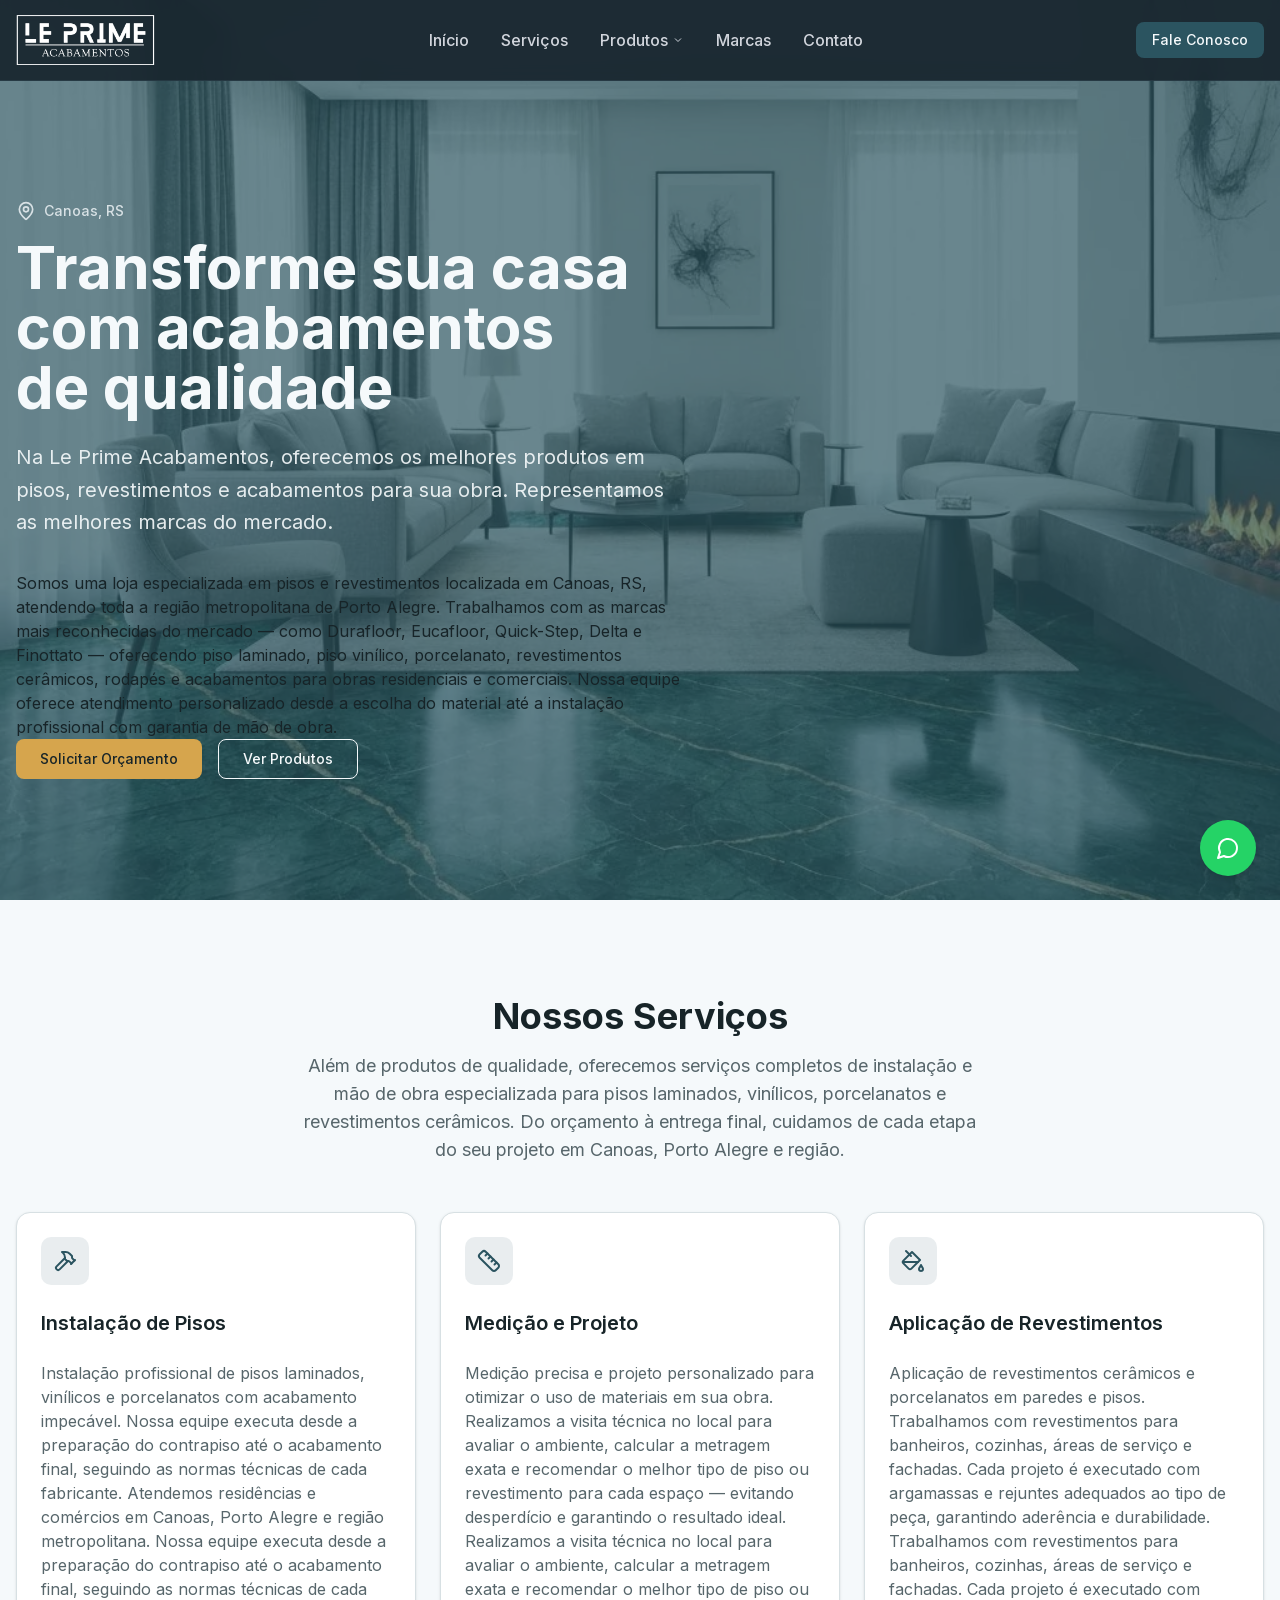
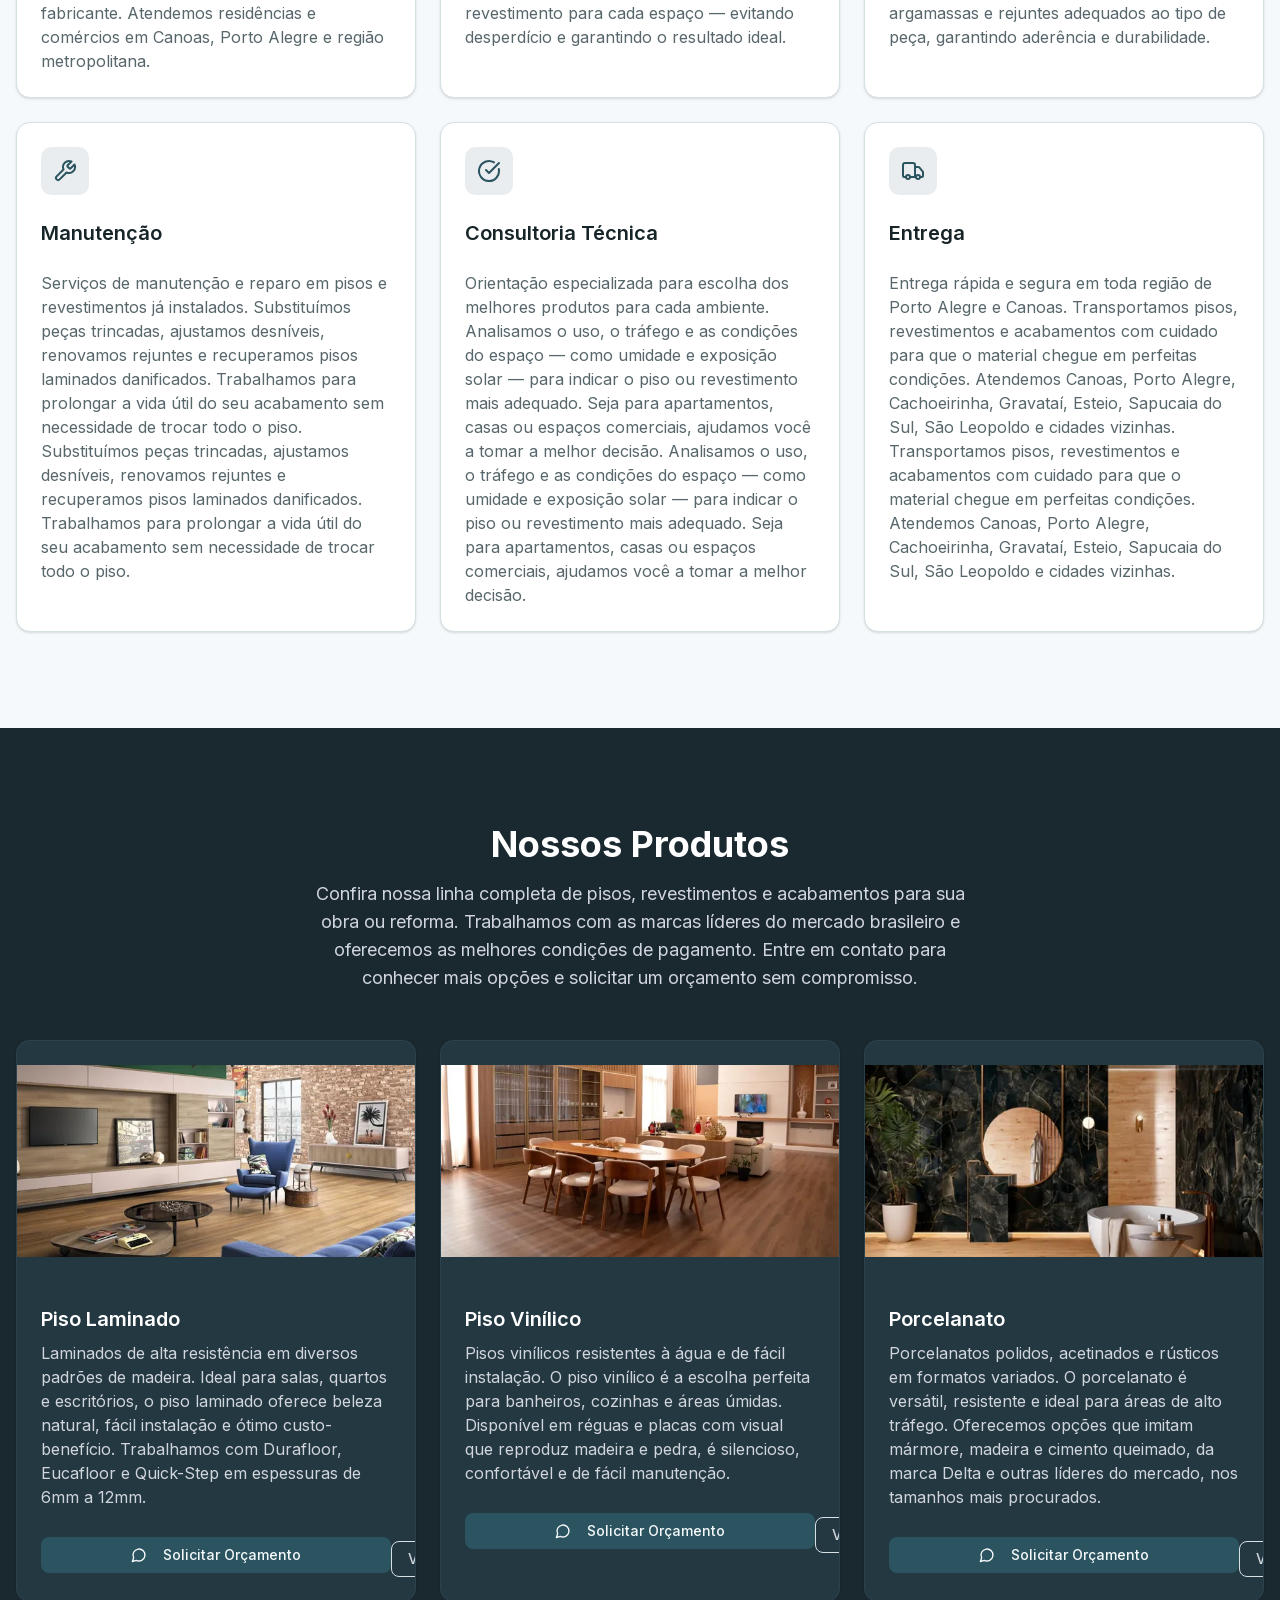
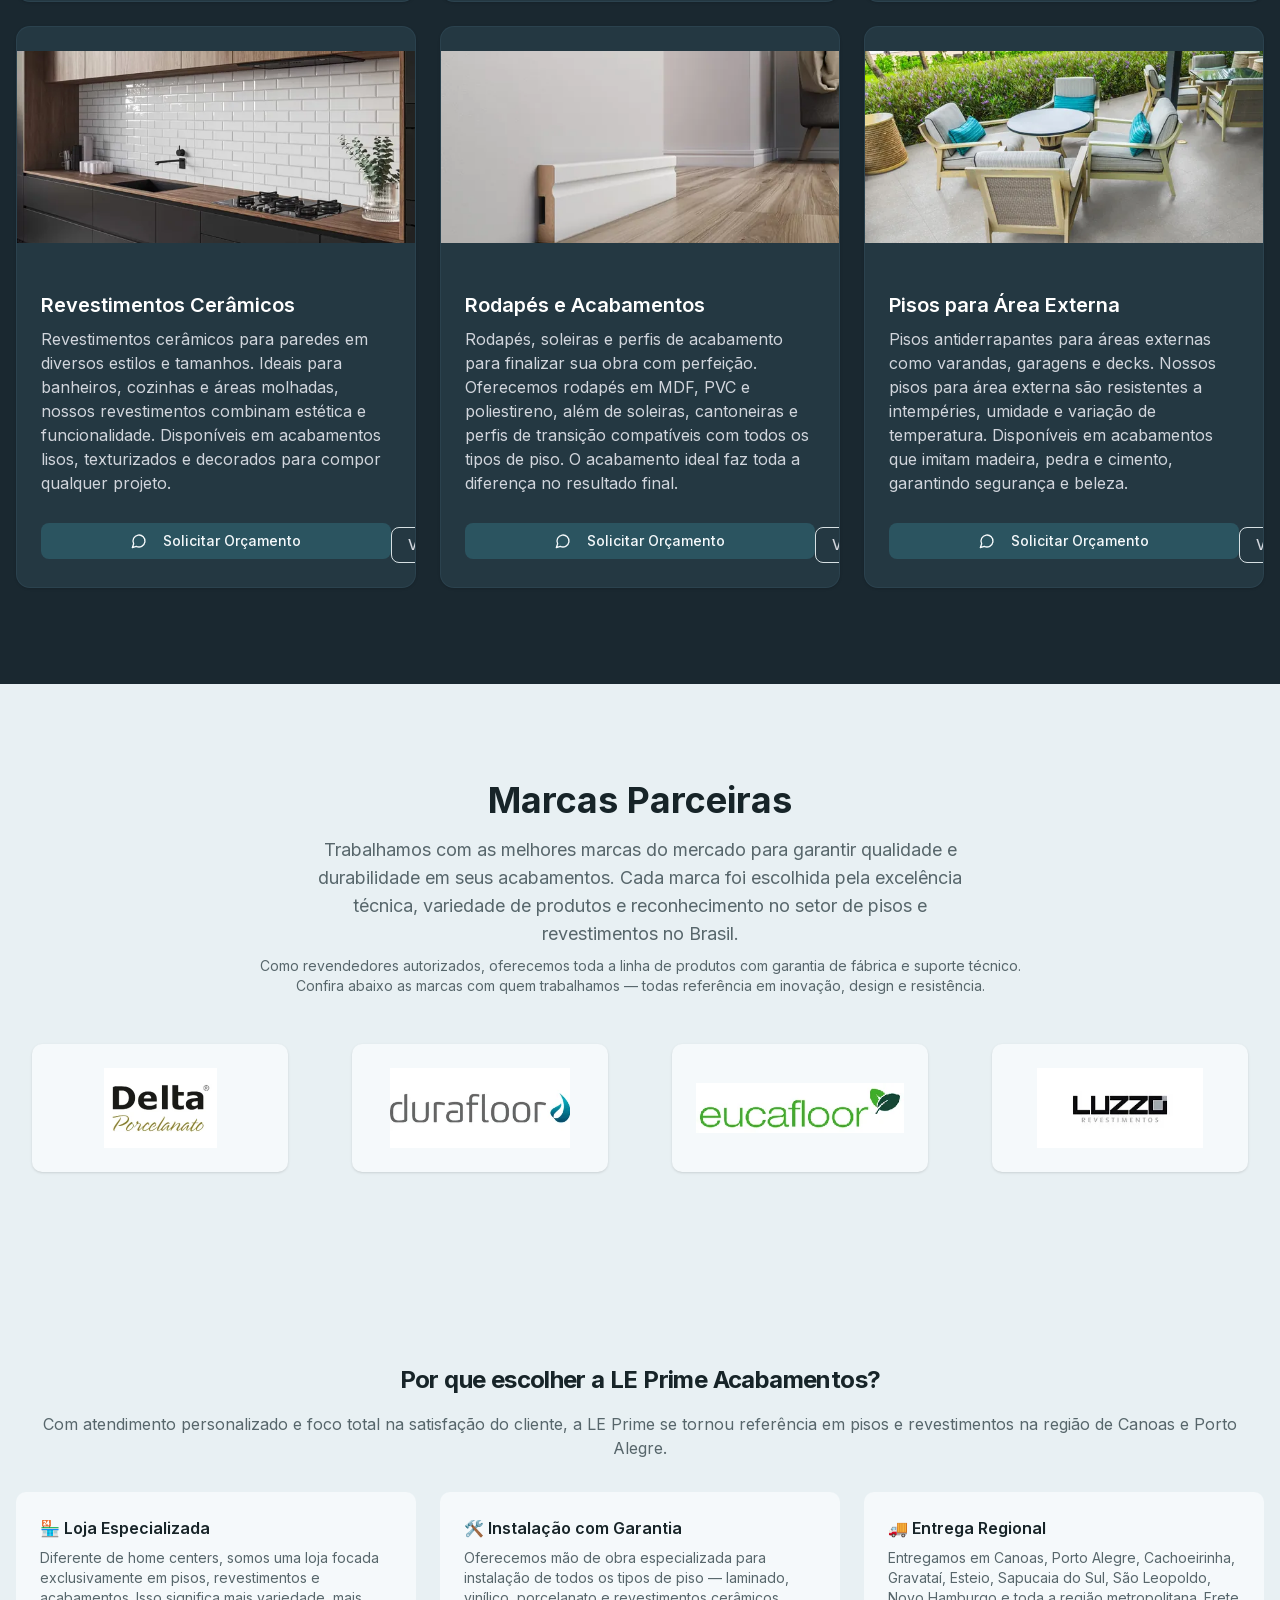
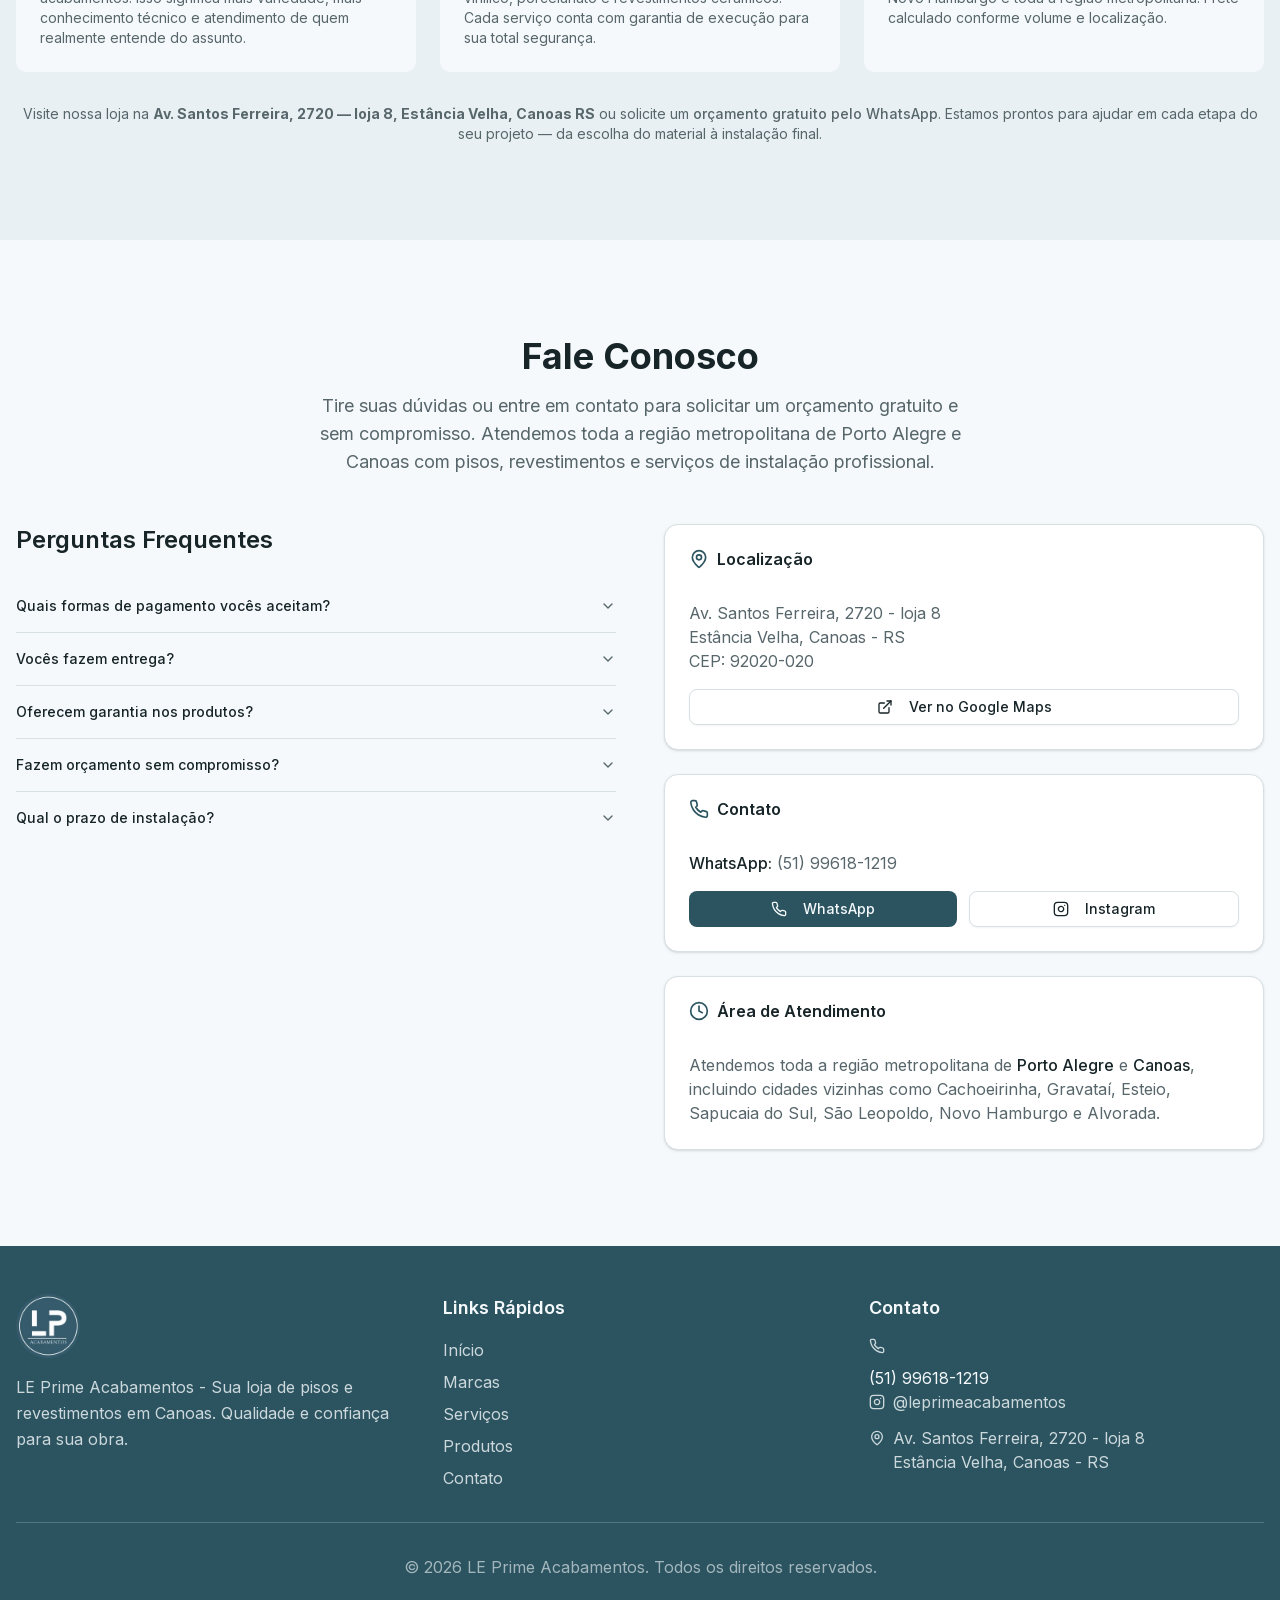
==== commit d481309a: "fix: ajustes visuais Bloco 4 — contraste, links, submenu - Hero: overlay gradiente mais forte (from " ====
--- a/public/index.html
+++ b/public/index.html
@@ -99,4 +99,16 @@
   }, true);
 })();
 </script>
-</head><body class="font-sans antialiased"><noscript><iframe src="https://www.googletagmanager.com/ns.html?id=GTM-TZK64F4Z" height="0" width="0" style="display:none;visibility:hidden"></iframe></noscript><div hidden=""><!--$--><!--/$--></div><main class="min-h-screen"><header class="fixed top-0 left-0 right-0 z-50 bg-[#1a2830]/95 backdrop-blur-sm border-b border-[#3d5a6c]/30"><div class="container mx-auto px-4"><div class="flex items-center justify-between h-16 md:h-20"><a href="#inicio" title="Página inicial LE Prime Acabamentos" class="flex items-center"><img alt="LE Prime Acabamentos" loading="eager" width="180" height="60" decoding="async" data-nimg="1" class="h-10 md:h-14 w-auto" style="color:transparent" src="images/leprime-logo.png"/></a><nav class="hidden md:flex items-center gap-8"><a href="#inicio" title="Página inicial LE Prime Acabamentos" class="text-gray-300 hover:text-white font-medium transition-colors">Início</a><a href="#servicos" title="Nossos serviços de pisos e revestimentos" class="text-gray-300 hover:text-white font-medium transition-colors">Serviços</a><a href="#produtos" title="Produtos: pisos, porcelanato e revestimentos" class="text-gray-300 hover:text-white font-medium transition-colors">Produtos</a><a href="#marcas" title="Marcas parceiras" class="text-gray-300 hover:text-white font-medium transition-colors">Marcas</a><a href="#contato" title="Contato e orçamento" class="text-gray-300 hover:text-white font-medium transition-colors">Contato</a></nav><div class="hidden md:block"><a href="https://wa.me/5551996181219" title="Fale conosco pelo WhatsApp" target="_blank" rel="noopener noreferrer" data-slot="button" class="inline-flex items-center justify-center gap-2 whitespace-nowrap rounded-md text-sm font-medium transition-all disabled:pointer-events-none disabled:opacity-50 [&amp;_svg]:pointer-events-none [&amp;_svg:not([class*=&#x27;size-&#x27;])]:size-4 shrink-0 [&amp;_svg]:shrink-0 outline-none focus-visible:border-ring focus-visible:ring-ring/50 focus-visible:ring-[3px] aria-invalid:ring-destructive/20 dark:aria-invalid:ring-destructive/40 aria-invalid:border-destructive text-primary-foreground h-9 px-4 py-2 has-[&gt;svg]:px-3 bg-primary hover:bg-primary/90">Fale Conosco</a></div><button class="md:hidden p-2 text-gray-300" aria-label="Toggle menu"><svg xmlns="http://www.w3.org/2000/svg" width="24" height="24" viewBox="0 0 24 24" fill="none" stroke="currentColor" stroke-width="2" stroke-linecap="round" stroke-linejoin="round" class="lucide lucide-menu h-6 w-6"><line x1="4" x2="20" y1="12" y2="12"></line><line x1="4" x2="20" y1="6" y2="6"></line><line x1="4" x2="20" y1="18" y2="18"></line></svg></button></div></div></header><section id="inicio" class="relative min-h-screen flex items-center pt-20 overflow-hidden"><div class="absolute inset-0 z-0"><img alt="Sala moderna com piso porcelanato polido e acabamento premium — LE Prime Acabamentos Canoas RS" decoding="async" data-nimg="fill" class="object-cover" style="position:absolute;height:100%;width:100%;left:0;top:0;right:0;bottom:0;color:transparent" src="hero-sala-moderna.webp" fetchpriority="high"/><div class="absolute inset-0 bg-primary/70"></div></div><div class="container mx-auto px-4 relative z-10"><div class="max-w-3xl"><div class="flex items-center gap-2 text-primary-foreground/80 mb-4"><svg xmlns="http://www.w3.org/2000/svg" width="24" height="24" viewBox="0 0 24 24" fill="none" stroke="currentColor" stroke-width="2" stroke-linecap="round" stroke-linejoin="round" class="lucide lucide-map-pin h-5 w-5"><path d="M20 10c0 4.993-5.539 10.193-7.399 11.799a1 1 0 0 1-1.202 0C9.539 20.193 4 14.993 4 10a8 8 0 0 1 16 0"></path><circle cx="12" cy="10" r="3"></circle></svg><span class="text-sm font-medium">Canoas, RS</span></div><h1 class="text-4xl md:text-5xl lg:text-6xl font-bold text-primary-foreground mb-6 text-balance">Transforme sua casa com acabamentos de qualidade</h1><p class="text-lg md:text-xl text-primary-foreground/90 mb-8 leading-relaxed max-w-2xl">Na Le Prime Acabamentos, oferecemos os melhores produtos em pisos, revestimentos e acabamentos para sua obra. Representamos as melhores marcas do mercado.</p><p class="text-base md:text-lg text-foreground/70 max-w-2xl mt-4">Somos uma loja especializada em pisos e revestimentos localizada em Canoas, RS, atendendo toda a região metropolitana de Porto Alegre. Trabalhamos com as marcas mais reconhecidas do mercado — como Durafloor, Eucafloor, Quick-Step, Delta e Finottato — oferecendo piso laminado, piso vinílico, porcelanato, revestimentos cerâmicos, rodapés e acabamentos para obras residenciais e comerciais. Nossa equipe oferece atendimento personalizado desde a escolha do material até a instalação profissional com garantia de mão de obra.</p><div class="flex flex-col sm:flex-row gap-4"><a href="https://wa.me/5551996181219" title="Fale conosco pelo WhatsApp" target="_blank" rel="noopener noreferrer" data-slot="button" class="inline-flex items-center justify-center gap-2 whitespace-nowrap text-sm font-medium transition-all disabled:pointer-events-none disabled:opacity-50 [&amp;_svg]:pointer-events-none [&amp;_svg:not([class*=&#x27;size-&#x27;])]:size-4 shrink-0 [&amp;_svg]:shrink-0 outline-none focus-visible:border-ring focus-visible:ring-ring/50 focus-visible:ring-[3px] aria-invalid:ring-destructive/20 dark:aria-invalid:ring-destructive/40 aria-invalid:border-destructive h-10 rounded-md px-6 has-[&gt;svg]:px-4 bg-accent text-accent-foreground hover:bg-accent/90">Solicitar Orçamento</a><a href="#produtos" title="Produtos: pisos, porcelanato e revestimentos" data-slot="button" class="inline-flex items-center justify-center gap-2 whitespace-nowrap text-sm font-medium transition-all disabled:pointer-events-none disabled:opacity-50 [&amp;_svg]:pointer-events-none [&amp;_svg:not([class*=&#x27;size-&#x27;])]:size-4 shrink-0 [&amp;_svg]:shrink-0 outline-none focus-visible:border-ring focus-visible:ring-ring/50 focus-visible:ring-[3px] aria-invalid:ring-destructive/20 dark:aria-invalid:ring-destructive/40 aria-invalid:border-destructive border shadow-xs hover:text-accent-foreground dark:bg-input/30 dark:border-input dark:hover:bg-input/50 h-10 rounded-md px-6 has-[&gt;svg]:px-4 border-primary-foreground text-primary-foreground hover:bg-primary-foreground/10 bg-transparent">Ver Produtos</a></div></div></div></section><section id="servicos" class="py-16 md:py-24 bg-background"><div class="container mx-auto px-4"><div class="text-center mb-12"><h2 class="text-3xl md:text-4xl font-bold text-foreground mb-4">Nossos Serviços</h2><p class="text-muted-foreground text-lg max-w-2xl mx-auto">Além de produtos de qualidade, oferecemos serviços completos de instalação e mão de obra especializada para pisos laminados, vinílicos, porcelanatos e revestimentos cerâmicos. Do orçamento à entrega final, cuidamos de cada etapa do seu projeto em Canoas, Porto Alegre e região.</p></div><div class="grid grid-cols-1 md:grid-cols-2 lg:grid-cols-3 gap-6"><div data-slot="card" class="bg-card text-card-foreground flex flex-col gap-6 rounded-xl border py-6 shadow-sm border-border hover:border-primary/50 transition-colors"><div data-slot="card-header" class="@container/card-header grid auto-rows-min grid-rows-[auto_auto] items-start gap-2 px-6 has-data-[slot=card-action]:grid-cols-[1fr_auto] [.border-b]:pb-6"><div class="w-12 h-12 rounded-lg bg-primary/10 flex items-center justify-center mb-4"><svg xmlns="http://www.w3.org/2000/svg" width="24" height="24" viewBox="0 0 24 24" fill="none" stroke="currentColor" stroke-width="2" stroke-linecap="round" stroke-linejoin="round" class="lucide lucide-hammer h-6 w-6 text-primary"><path d="m15 12-8.373 8.373a1 1 0 1 1-3-3L12 9"></path><path d="m18 15 4-4"></path><path d="m21.5 11.5-1.914-1.914A2 2 0 0 1 19 8.172V7l-2.26-2.26a6 6 0 0 0-4.202-1.756L9 2.96l.92.82A6.18 6.18 0 0 1 12 8.4V10l2 2h1.172a2 2 0 0 1 1.414.586L18.5 14.5"></path></svg></div><div data-slot="card-title" class="font-semibold text-xl">Instalação de Pisos</div></div><div data-slot="card-content" class="px-6"><div data-slot="card-description" class="text-muted-foreground text-base">Instalação profissional de pisos laminados, vinílicos e porcelanatos com acabamento impecável. Nossa equipe executa desde a preparação do contrapiso até o acabamento final, seguindo as normas técnicas de cada fabricante. Atendemos residências e comércios em Canoas, Porto Alegre e região metropolitana. Nossa equipe executa desde a preparação do contrapiso até o acabamento final, seguindo as normas técnicas de cada fabricante. Atendemos residências e comércios em Canoas, Porto Alegre e região metropolitana.</div></div></div><div data-slot="card" class="bg-card text-card-foreground flex flex-col gap-6 rounded-xl border py-6 shadow-sm border-border hover:border-primary/50 transition-colors"><div data-slot="card-header" class="@container/card-header grid auto-rows-min grid-rows-[auto_auto] items-start gap-2 px-6 has-data-[slot=card-action]:grid-cols-[1fr_auto] [.border-b]:pb-6"><div class="w-12 h-12 rounded-lg bg-primary/10 flex items-center justify-center mb-4"><svg xmlns="http://www.w3.org/2000/svg" width="24" height="24" viewBox="0 0 24 24" fill="none" stroke="currentColor" stroke-width="2" stroke-linecap="round" stroke-linejoin="round" class="lucide lucide-ruler h-6 w-6 text-primary"><path d="M21.3 15.3a2.4 2.4 0 0 1 0 3.4l-2.6 2.6a2.4 2.4 0 0 1-3.4 0L2.7 8.7a2.41 2.41 0 0 1 0-3.4l2.6-2.6a2.41 2.41 0 0 1 3.4 0Z"></path><path d="m14.5 12.5 2-2"></path><path d="m11.5 9.5 2-2"></path><path d="m8.5 6.5 2-2"></path><path d="m17.5 15.5 2-2"></path></svg></div><div data-slot="card-title" class="font-semibold text-xl">Medição e Projeto</div></div><div data-slot="card-content" class="px-6"><div data-slot="card-description" class="text-muted-foreground text-base">Medição precisa e projeto personalizado para otimizar o uso de materiais em sua obra. Realizamos a visita técnica no local para avaliar o ambiente, calcular a metragem exata e recomendar o melhor tipo de piso ou revestimento para cada espaço — evitando desperdício e garantindo o resultado ideal. Realizamos a visita técnica no local para avaliar o ambiente, calcular a metragem exata e recomendar o melhor tipo de piso ou revestimento para cada espaço — evitando desperdício e garantindo o resultado ideal.</div></div></div><div data-slot="card" class="bg-card text-card-foreground flex flex-col gap-6 rounded-xl border py-6 shadow-sm border-border hover:border-primary/50 transition-colors"><div data-slot="card-header" class="@container/card-header grid auto-rows-min grid-rows-[auto_auto] items-start gap-2 px-6 has-data-[slot=card-action]:grid-cols-[1fr_auto] [.border-b]:pb-6"><div class="w-12 h-12 rounded-lg bg-primary/10 flex items-center justify-center mb-4"><svg xmlns="http://www.w3.org/2000/svg" width="24" height="24" viewBox="0 0 24 24" fill="none" stroke="currentColor" stroke-width="2" stroke-linecap="round" stroke-linejoin="round" class="lucide lucide-paint-bucket h-6 w-6 text-primary"><path d="m19 11-8-8-8.6 8.6a2 2 0 0 0 0 2.8l5.2 5.2c.8.8 2 .8 2.8 0L19 11Z"></path><path d="m5 2 5 5"></path><path d="M2 13h15"></path><path d="M22 20a2 2 0 1 1-4 0c0-1.6 1.7-2.4 2-4 .3 1.6 2 2.4 2 4Z"></path></svg></div><div data-slot="card-title" class="font-semibold text-xl">Aplicação de Revestimentos</div></div><div data-slot="card-content" class="px-6"><div data-slot="card-description" class="text-muted-foreground text-base">Aplicação de revestimentos cerâmicos e porcelanatos em paredes e pisos. Trabalhamos com revestimentos para banheiros, cozinhas, áreas de serviço e fachadas. Cada projeto é executado com argamassas e rejuntes adequados ao tipo de peça, garantindo aderência e durabilidade. Trabalhamos com revestimentos para banheiros, cozinhas, áreas de serviço e fachadas. Cada projeto é executado com argamassas e rejuntes adequados ao tipo de peça, garantindo aderência e durabilidade.</div></div></div><div data-slot="card" class="bg-card text-card-foreground flex flex-col gap-6 rounded-xl border py-6 shadow-sm border-border hover:border-primary/50 transition-colors"><div data-slot="card-header" class="@container/card-header grid auto-rows-min grid-rows-[auto_auto] items-start gap-2 px-6 has-data-[slot=card-action]:grid-cols-[1fr_auto] [.border-b]:pb-6"><div class="w-12 h-12 rounded-lg bg-primary/10 flex items-center justify-center mb-4"><svg xmlns="http://www.w3.org/2000/svg" width="24" height="24" viewBox="0 0 24 24" fill="none" stroke="currentColor" stroke-width="2" stroke-linecap="round" stroke-linejoin="round" class="lucide lucide-wrench h-6 w-6 text-primary"><path d="M14.7 6.3a1 1 0 0 0 0 1.4l1.6 1.6a1 1 0 0 0 1.4 0l3.77-3.77a6 6 0 0 1-7.94 7.94l-6.91 6.91a2.12 2.12 0 0 1-3-3l6.91-6.91a6 6 0 0 1 7.94-7.94l-3.76 3.76z"></path></svg></div><div data-slot="card-title" class="font-semibold text-xl">Manutenção</div></div><div data-slot="card-content" class="px-6"><div data-slot="card-description" class="text-muted-foreground text-base">Serviços de manutenção e reparo em pisos e revestimentos já instalados. Substituímos peças trincadas, ajustamos desníveis, renovamos rejuntes e recuperamos pisos laminados danificados. Trabalhamos para prolongar a vida útil do seu acabamento sem necessidade de trocar todo o piso. Substituímos peças trincadas, ajustamos desníveis, renovamos rejuntes e recuperamos pisos laminados danificados. Trabalhamos para prolongar a vida útil do seu acabamento sem necessidade de trocar todo o piso.</div></div></div><div data-slot="card" class="bg-card text-card-foreground flex flex-col gap-6 rounded-xl border py-6 shadow-sm border-border hover:border-primary/50 transition-colors"><div data-slot="card-header" class="@container/card-header grid auto-rows-min grid-rows-[auto_auto] items-start gap-2 px-6 has-data-[slot=card-action]:grid-cols-[1fr_auto] [.border-b]:pb-6"><div class="w-12 h-12 rounded-lg bg-primary/10 flex items-center justify-center mb-4"><svg xmlns="http://www.w3.org/2000/svg" width="24" height="24" viewBox="0 0 24 24" fill="none" stroke="currentColor" stroke-width="2" stroke-linecap="round" stroke-linejoin="round" class="lucide lucide-circle-check-big h-6 w-6 text-primary"><path d="M21.801 10A10 10 0 1 1 17 3.335"></path><path d="m9 11 3 3L22 4"></path></svg></div><div data-slot="card-title" class="font-semibold text-xl">Consultoria Técnica</div></div><div data-slot="card-content" class="px-6"><div data-slot="card-description" class="text-muted-foreground text-base">Orientação especializada para escolha dos melhores produtos para cada ambiente. Analisamos o uso, o tráfego e as condições do espaço — como umidade e exposição solar — para indicar o piso ou revestimento mais adequado. Seja para apartamentos, casas ou espaços comerciais, ajudamos você a tomar a melhor decisão. Analisamos o uso, o tráfego e as condições do espaço — como umidade e exposição solar — para indicar o piso ou revestimento mais adequado. Seja para apartamentos, casas ou espaços comerciais, ajudamos você a tomar a melhor decisão.</div></div></div><div data-slot="card" class="bg-card text-card-foreground flex flex-col gap-6 rounded-xl border py-6 shadow-sm border-border hover:border-primary/50 transition-colors"><div data-slot="card-header" class="@container/card-header grid auto-rows-min grid-rows-[auto_auto] items-start gap-2 px-6 has-data-[slot=card-action]:grid-cols-[1fr_auto] [.border-b]:pb-6"><div class="w-12 h-12 rounded-lg bg-primary/10 flex items-center justify-center mb-4"><svg xmlns="http://www.w3.org/2000/svg" width="24" height="24" viewBox="0 0 24 24" fill="none" stroke="currentColor" stroke-width="2" stroke-linecap="round" stroke-linejoin="round" class="lucide lucide-truck h-6 w-6 text-primary"><path d="M14 18V6a2 2 0 0 0-2-2H4a2 2 0 0 0-2 2v11a1 1 0 0 0 1 1h2"></path><path d="M15 18H9"></path><path d="M19 18h2a1 1 0 0 0 1-1v-3.65a1 1 0 0 0-.22-.624l-3.48-4.35A1 1 0 0 0 17.52 8H14"></path><circle cx="17" cy="18" r="2"></circle><circle cx="7" cy="18" r="2"></circle></svg></div><div data-slot="card-title" class="font-semibold text-xl">Entrega</div></div><div data-slot="card-content" class="px-6"><div data-slot="card-description" class="text-muted-foreground text-base">Entrega rápida e segura em toda região de Porto Alegre e Canoas. Transportamos pisos, revestimentos e acabamentos com cuidado para que o material chegue em perfeitas condições. Atendemos Canoas, Porto Alegre, Cachoeirinha, Gravataí, Esteio, Sapucaia do Sul, São Leopoldo e cidades vizinhas. Transportamos pisos, revestimentos e acabamentos com cuidado para que o material chegue em perfeitas condições. Atendemos Canoas, Porto Alegre, Cachoeirinha, Gravataí, Esteio, Sapucaia do Sul, São Leopoldo e cidades vizinhas.</div></div></div></div></div></section><section id="produtos" class="py-16 md:py-24 bg-[#1a2830]"><div class="container mx-auto px-4"><div class="text-center mb-12"><h2 class="text-3xl md:text-4xl font-bold text-white mb-4">Nossos Produtos</h2><p class="text-gray-300 text-lg max-w-2xl mx-auto">Confira nossa linha completa de pisos, revestimentos e acabamentos para sua obra ou reforma. Trabalhamos com as marcas líderes do mercado brasileiro e oferecemos as melhores condições de pagamento. Entre em contato para conhecer mais opções e solicitar um orçamento sem compromisso.</p></div><div class="grid grid-cols-1 md:grid-cols-2 lg:grid-cols-3 gap-6"><div data-slot="card" class="text-card-foreground flex flex-col gap-6 rounded-xl border py-6 shadow-sm overflow-hidden group bg-[#243842] border-[#3d5a6c]/30"><div class="relative h-48 overflow-hidden"><img alt="Piso laminado de madeira alta resistência — venda e instalação em Canoas e região metropolitana de Porto Alegre" loading="lazy" decoding="async" data-nimg="fill" class="object-cover group-hover:scale-105 transition-transform duration-300" style="position:absolute;height:100%;width:100%;left:0;top:0;right:0;bottom:0;color:transparent" src="piso-laminado.webp"/></div><div data-slot="card-content" class="px-6 pt-6"><h3 class="text-xl font-semibold text-white mb-2"><a href="/produtos/piso-laminado" title="Piso Laminado — LE Prime Acabamentos" class="hover:text-[#4fb8a8] transition-colors">Piso Laminado</a></h3><p class="text-gray-300">Laminados de alta resistência em diversos padrões de madeira. Ideal para salas, quartos e escritórios, o piso laminado oferece beleza natural, fácil instalação e ótimo custo-benefício. Trabalhamos com Durafloor, Eucafloor e Quick-Step em espessuras de 6mm a 12mm.</p></div><div data-slot="card-footer" class="flex items-center px-6 [.border-t]:pt-6"><a href="https://wa.me/5551996181219?text=Olá! Gostaria de saber mais sobre Piso Laminado" target="_blank" rel="noopener noreferrer" data-slot="button" class="inline-flex items-center justify-center gap-2 whitespace-nowrap rounded-md text-sm font-medium transition-all disabled:pointer-events-none disabled:opacity-50 [&amp;_svg]:pointer-events-none [&amp;_svg:not([class*=&#x27;size-&#x27;])]:size-4 shrink-0 [&amp;_svg]:shrink-0 outline-none focus-visible:border-ring focus-visible:ring-ring/50 focus-visible:ring-[3px] aria-invalid:ring-destructive/20 dark:aria-invalid:ring-destructive/40 aria-invalid:border-destructive text-primary-foreground h-9 px-4 py-2 has-[&gt;svg]:px-3 w-full bg-primary hover:bg-primary/90"><svg xmlns="http://www.w3.org/2000/svg" width="24" height="24" viewBox="0 0 24 24" fill="none" stroke="currentColor" stroke-width="2" stroke-linecap="round" stroke-linejoin="round" class="lucide lucide-message-circle mr-2 h-4 w-4"><path d="M7.9 20A9 9 0 1 0 4 16.1L2 22Z"></path></svg>Solicitar Orçamento</a><a href="/produtos/piso-laminado" title="Piso Laminado — Saiba mais" class="inline-flex items-center justify-center gap-2 whitespace-nowrap rounded-md text-sm font-medium transition-all h-9 px-4 py-2 w-full border border-[#3d5a6c]/50 text-gray-300 hover:text-white hover:border-[#4fb8a8]/50 mt-2">Ver Detalhes</a></div></div><div data-slot="card" class="text-card-foreground flex flex-col gap-6 rounded-xl border py-6 shadow-sm overflow-hidden group bg-[#243842] border-[#3d5a6c]/30"><div class="relative h-48 overflow-hidden"><img alt="Piso vinílico resistente à água para ambientes modernos — LE Prime Acabamentos Canoas RS" loading="lazy" decoding="async" data-nimg="fill" class="object-cover group-hover:scale-105 transition-transform duration-300" style="position:absolute;height:100%;width:100%;left:0;top:0;right:0;bottom:0;color:transparent" src="piso-vinilico.webp"/></div><div data-slot="card-content" class="px-6 pt-6"><h3 class="text-xl font-semibold text-white mb-2"><a href="/produtos/piso-vinilico" title="Piso Vinílico — LE Prime Acabamentos" class="hover:text-[#4fb8a8] transition-colors">Piso Vinílico</a></h3><p class="text-gray-300">Pisos vinílicos resistentes à água e de fácil instalação. O piso vinílico é a escolha perfeita para banheiros, cozinhas e áreas úmidas. Disponível em réguas e placas com visual que reproduz madeira e pedra, é silencioso, confortável e de fácil manutenção.</p></div><div data-slot="card-footer" class="flex items-center px-6 [.border-t]:pt-6"><a href="https://wa.me/5551996181219?text=Olá! Gostaria de saber mais sobre Piso Vinílico" target="_blank" rel="noopener noreferrer" data-slot="button" class="inline-flex items-center justify-center gap-2 whitespace-nowrap rounded-md text-sm font-medium transition-all disabled:pointer-events-none disabled:opacity-50 [&amp;_svg]:pointer-events-none [&amp;_svg:not([class*=&#x27;size-&#x27;])]:size-4 shrink-0 [&amp;_svg]:shrink-0 outline-none focus-visible:border-ring focus-visible:ring-ring/50 focus-visible:ring-[3px] aria-invalid:ring-destructive/20 dark:aria-invalid:ring-destructive/40 aria-invalid:border-destructive text-primary-foreground h-9 px-4 py-2 has-[&gt;svg]:px-3 w-full bg-primary hover:bg-primary/90"><svg xmlns="http://www.w3.org/2000/svg" width="24" height="24" viewBox="0 0 24 24" fill="none" stroke="currentColor" stroke-width="2" stroke-linecap="round" stroke-linejoin="round" class="lucide lucide-message-circle mr-2 h-4 w-4"><path d="M7.9 20A9 9 0 1 0 4 16.1L2 22Z"></path></svg>Solicitar Orçamento</a><a href="/produtos/piso-vinilico" title="Piso Vinílico — Saiba mais" class="inline-flex items-center justify-center gap-2 whitespace-nowrap rounded-md text-sm font-medium transition-all h-9 px-4 py-2 w-full border border-[#3d5a6c]/50 text-gray-300 hover:text-white hover:border-[#4fb8a8]/50 mt-2">Ver Detalhes</a></div></div><div data-slot="card" class="text-card-foreground flex flex-col gap-6 rounded-xl border py-6 shadow-sm overflow-hidden group bg-[#243842] border-[#3d5a6c]/30"><div class="relative h-48 overflow-hidden"><img alt="Porcelanato polido e acetinado para sala e cozinha — loja de pisos em Canoas RS" loading="lazy" decoding="async" data-nimg="fill" class="object-cover group-hover:scale-105 transition-transform duration-300" style="position:absolute;height:100%;width:100%;left:0;top:0;right:0;bottom:0;color:transparent" src="porcelanato.webp"/></div><div data-slot="card-content" class="px-6 pt-6"><h3 class="text-xl font-semibold text-white mb-2"><a href="/produtos/porcelanato" title="Porcelanato — LE Prime Acabamentos" class="hover:text-[#4fb8a8] transition-colors">Porcelanato</a></h3><p class="text-gray-300">Porcelanatos polidos, acetinados e rústicos em formatos variados. O porcelanato é versátil, resistente e ideal para áreas de alto tráfego. Oferecemos opções que imitam mármore, madeira e cimento queimado, da marca Delta e outras líderes do mercado, nos tamanhos mais procurados.</p></div><div data-slot="card-footer" class="flex items-center px-6 [.border-t]:pt-6"><a href="https://wa.me/5551996181219?text=Olá! Gostaria de saber mais sobre Porcelanato" target="_blank" rel="noopener noreferrer" data-slot="button" class="inline-flex items-center justify-center gap-2 whitespace-nowrap rounded-md text-sm font-medium transition-all disabled:pointer-events-none disabled:opacity-50 [&amp;_svg]:pointer-events-none [&amp;_svg:not([class*=&#x27;size-&#x27;])]:size-4 shrink-0 [&amp;_svg]:shrink-0 outline-none focus-visible:border-ring focus-visible:ring-ring/50 focus-visible:ring-[3px] aria-invalid:ring-destructive/20 dark:aria-invalid:ring-destructive/40 aria-invalid:border-destructive text-primary-foreground h-9 px-4 py-2 has-[&gt;svg]:px-3 w-full bg-primary hover:bg-primary/90"><svg xmlns="http://www.w3.org/2000/svg" width="24" height="24" viewBox="0 0 24 24" fill="none" stroke="currentColor" stroke-width="2" stroke-linecap="round" stroke-linejoin="round" class="lucide lucide-message-circle mr-2 h-4 w-4"><path d="M7.9 20A9 9 0 1 0 4 16.1L2 22Z"></path></svg>Solicitar Orçamento</a><a href="/produtos/porcelanato" title="Porcelanato — Saiba mais" class="inline-flex items-center justify-center gap-2 whitespace-nowrap rounded-md text-sm font-medium transition-all h-9 px-4 py-2 w-full border border-[#3d5a6c]/50 text-gray-300 hover:text-white hover:border-[#4fb8a8]/50 mt-2">Ver Detalhes</a></div></div><div data-slot="card" class="text-card-foreground flex flex-col gap-6 rounded-xl border py-6 shadow-sm overflow-hidden group bg-[#243842] border-[#3d5a6c]/30"><div class="relative h-48 overflow-hidden"><img alt="Revestimentos cerâmicos para banheiro e cozinha — LE Prime Acabamentos Canoas RS" loading="lazy" decoding="async" data-nimg="fill" class="object-cover group-hover:scale-105 transition-transform duration-300" style="position:absolute;height:100%;width:100%;left:0;top:0;right:0;bottom:0;color:transparent" src="revestimentos-ceramicos.webp"/></div><div data-slot="card-content" class="px-6 pt-6"><h3 class="text-xl font-semibold text-white mb-2"><a href="/produtos/revestimentos-ceramicos" title="Revestimentos Cerâmicos — LE Prime Acabamentos" class="hover:text-[#4fb8a8] transition-colors">Revestimentos Cerâmicos</a></h3><p class="text-gray-300">Revestimentos cerâmicos para paredes em diversos estilos e tamanhos. Ideais para banheiros, cozinhas e áreas molhadas, nossos revestimentos combinam estética e funcionalidade. Disponíveis em acabamentos lisos, texturizados e decorados para compor qualquer projeto.</p></div><div data-slot="card-footer" class="flex items-center px-6 [.border-t]:pt-6"><a href="https://wa.me/5551996181219?text=Olá! Gostaria de saber mais sobre Revestimentos Cerâmicos" target="_blank" rel="noopener noreferrer" data-slot="button" class="inline-flex items-center justify-center gap-2 whitespace-nowrap rounded-md text-sm font-medium transition-all disabled:pointer-events-none disabled:opacity-50 [&amp;_svg]:pointer-events-none [&amp;_svg:not([class*=&#x27;size-&#x27;])]:size-4 shrink-0 [&amp;_svg]:shrink-0 outline-none focus-visible:border-ring focus-visible:ring-ring/50 focus-visible:ring-[3px] aria-invalid:ring-destructive/20 dark:aria-invalid:ring-destructive/40 aria-invalid:border-destructive text-primary-foreground h-9 px-4 py-2 has-[&gt;svg]:px-3 w-full bg-primary hover:bg-primary/90"><svg xmlns="http://www.w3.org/2000/svg" width="24" height="24" viewBox="0 0 24 24" fill="none" stroke="currentColor" stroke-width="2" stroke-linecap="round" stroke-linejoin="round" class="lucide lucide-message-circle mr-2 h-4 w-4"><path d="M7.9 20A9 9 0 1 0 4 16.1L2 22Z"></path></svg>Solicitar Orçamento</a><a href="/produtos/revestimentos-ceramicos" title="Revestimentos Cerâmicos — Saiba mais" class="inline-flex items-center justify-center gap-2 whitespace-nowrap rounded-md text-sm font-medium transition-all h-9 px-4 py-2 w-full border border-[#3d5a6c]/50 text-gray-300 hover:text-white hover:border-[#4fb8a8]/50 mt-2">Ver Detalhes</a></div></div><div data-slot="card" class="text-card-foreground flex flex-col gap-6 rounded-xl border py-6 shadow-sm overflow-hidden group bg-[#243842] border-[#3d5a6c]/30"><div class="relative h-48 overflow-hidden"><img alt="Rodapés e acabamentos para piso laminado e porcelanato — Canoas RS" loading="lazy" decoding="async" data-nimg="fill" class="object-cover group-hover:scale-105 transition-transform duration-300" style="position:absolute;height:100%;width:100%;left:0;top:0;right:0;bottom:0;color:transparent" src="rodapes-acabamentos.webp"/></div><div data-slot="card-content" class="px-6 pt-6"><h3 class="text-xl font-semibold text-white mb-2"><a href="/produtos/rodapes-acabamentos" title="Rodapés e Acabamentos — LE Prime Acabamentos" class="hover:text-[#4fb8a8] transition-colors">Rodapés e Acabamentos</a></h3><p class="text-gray-300">Rodapés, soleiras e perfis de acabamento para finalizar sua obra com perfeição. Oferecemos rodapés em MDF, PVC e poliestireno, além de soleiras, cantoneiras e perfis de transição compatíveis com todos os tipos de piso. O acabamento ideal faz toda a diferença no resultado final.</p></div><div data-slot="card-footer" class="flex items-center px-6 [.border-t]:pt-6"><a href="https://wa.me/5551996181219?text=Olá! Gostaria de saber mais sobre Rodapés e Acabamentos" target="_blank" rel="noopener noreferrer" data-slot="button" class="inline-flex items-center justify-center gap-2 whitespace-nowrap rounded-md text-sm font-medium transition-all disabled:pointer-events-none disabled:opacity-50 [&amp;_svg]:pointer-events-none [&amp;_svg:not([class*=&#x27;size-&#x27;])]:size-4 shrink-0 [&amp;_svg]:shrink-0 outline-none focus-visible:border-ring focus-visible:ring-ring/50 focus-visible:ring-[3px] aria-invalid:ring-destructive/20 dark:aria-invalid:ring-destructive/40 aria-invalid:border-destructive text-primary-foreground h-9 px-4 py-2 has-[&gt;svg]:px-3 w-full bg-primary hover:bg-primary/90"><svg xmlns="http://www.w3.org/2000/svg" width="24" height="24" viewBox="0 0 24 24" fill="none" stroke="currentColor" stroke-width="2" stroke-linecap="round" stroke-linejoin="round" class="lucide lucide-message-circle mr-2 h-4 w-4"><path d="M7.9 20A9 9 0 1 0 4 16.1L2 22Z"></path></svg>Solicitar Orçamento</a><a href="/produtos/rodapes-acabamentos" title="Rodapés e Acabamentos — Saiba mais" class="inline-flex items-center justify-center gap-2 whitespace-nowrap rounded-md text-sm font-medium transition-all h-9 px-4 py-2 w-full border border-[#3d5a6c]/50 text-gray-300 hover:text-white hover:border-[#4fb8a8]/50 mt-2">Ver Detalhes</a></div></div><div data-slot="card" class="text-card-foreground flex flex-col gap-6 rounded-xl border py-6 shadow-sm overflow-hidden group bg-[#243842] border-[#3d5a6c]/30"><div class="relative h-48 overflow-hidden"><img alt="Pisos antiderrapantes para área externa e deck — LE Prime Acabamentos Canoas" loading="lazy" decoding="async" data-nimg="fill" class="object-cover group-hover:scale-105 transition-transform duration-300" style="position:absolute;height:100%;width:100%;left:0;top:0;right:0;bottom:0;color:transparent" src="pisos-area-externa.webp"/></div><div data-slot="card-content" class="px-6 pt-6"><h3 class="text-xl font-semibold text-white mb-2"><a href="/produtos/pisos-area-externa" title="Pisos para Área Externa — LE Prime Acabamentos" class="hover:text-[#4fb8a8] transition-colors">Pisos para Área Externa</a></h3><p class="text-gray-300">Pisos antiderrapantes para áreas externas como varandas, garagens e decks. Nossos pisos para área externa são resistentes a intempéries, umidade e variação de temperatura. Disponíveis em acabamentos que imitam madeira, pedra e cimento, garantindo segurança e beleza.</p></div><div data-slot="card-footer" class="flex items-center px-6 [.border-t]:pt-6"><a href="https://wa.me/5551996181219?text=Olá! Gostaria de saber mais sobre Pisos para Área Externa" target="_blank" rel="noopener noreferrer" data-slot="button" class="inline-flex items-center justify-center gap-2 whitespace-nowrap rounded-md text-sm font-medium transition-all disabled:pointer-events-none disabled:opacity-50 [&amp;_svg]:pointer-events-none [&amp;_svg:not([class*=&#x27;size-&#x27;])]:size-4 shrink-0 [&amp;_svg]:shrink-0 outline-none focus-visible:border-ring focus-visible:ring-ring/50 focus-visible:ring-[3px] aria-invalid:ring-destructive/20 dark:aria-invalid:ring-destructive/40 aria-invalid:border-destructive text-primary-foreground h-9 px-4 py-2 has-[&gt;svg]:px-3 w-full bg-primary hover:bg-primary/90"><svg xmlns="http://www.w3.org/2000/svg" width="24" height="24" viewBox="0 0 24 24" fill="none" stroke="currentColor" stroke-width="2" stroke-linecap="round" stroke-linejoin="round" class="lucide lucide-message-circle mr-2 h-4 w-4"><path d="M7.9 20A9 9 0 1 0 4 16.1L2 22Z"></path></svg>Solicitar Orçamento</a><a href="/produtos/pisos-area-externa" title="Pisos para Área Externa — Saiba mais" class="inline-flex items-center justify-center gap-2 whitespace-nowrap rounded-md text-sm font-medium transition-all h-9 px-4 py-2 w-full border border-[#3d5a6c]/50 text-gray-300 hover:text-white hover:border-[#4fb8a8]/50 mt-2">Ver Detalhes</a></div></div></div></div></section><section id="marcas" class="py-16 md:py-24 bg-muted overflow-hidden"><div class="container mx-auto px-4"><div class="text-center mb-12"><h2 class="text-3xl md:text-4xl font-bold text-foreground mb-4">Marcas Parceiras</h2><p class="text-muted-foreground text-lg max-w-2xl mx-auto">Trabalhamos com as melhores marcas do mercado para garantir qualidade e durabilidade em seus acabamentos. Cada marca foi escolhida pela excelência técnica, variedade de produtos e reconhecimento no setor de pisos e revestimentos no Brasil.</p><p class="text-sm md:text-base text-muted-foreground max-w-3xl mx-auto mt-2">Como revendedores autorizados, oferecemos toda a linha de produtos com garantia de fábrica e suporte técnico. Confira abaixo as marcas com quem trabalhamos — todas referência em inovação, design e resistência.</p></div></div><div class="relative"><div class="flex animate-scroll"><div class="flex-shrink-0 mx-4 md:mx-8 bg-background rounded-lg p-6 flex items-center justify-center h-24 md:h-32 w-48 md:w-64 shadow-sm"><img alt="Delta Porcelanato" loading="lazy" width="160" height="80" decoding="async" data-nimg="1" class="max-h-16 md:max-h-20 w-auto object-contain" style="color:transparent" src="images/marca-delta-porcelanato.webp"/></div><div class="flex-shrink-0 mx-4 md:mx-8 bg-background rounded-lg p-6 flex items-center justify-center h-24 md:h-32 w-48 md:w-64 shadow-sm"><img alt="Durafloor" loading="lazy" width="160" height="80" decoding="async" data-nimg="1" class="max-h-16 md:max-h-20 w-auto object-contain" style="color:transparent" src="images/marca-durafloor.webp"/></div><div class="flex-shrink-0 mx-4 md:mx-8 bg-background rounded-lg p-6 flex items-center justify-center h-24 md:h-32 w-48 md:w-64 shadow-sm"><img alt="Eucafloor" loading="lazy" width="160" height="80" decoding="async" data-nimg="1" class="max-h-16 md:max-h-20 w-auto object-contain" style="color:transparent" src="images/marca-eucafloor.webp"/></div><div class="flex-shrink-0 mx-4 md:mx-8 bg-background rounded-lg p-6 flex items-center justify-center h-24 md:h-32 w-48 md:w-64 shadow-sm"><img alt="Luzzo Revestimentos" loading="lazy" width="160" height="80" decoding="async" data-nimg="1" class="max-h-16 md:max-h-20 w-auto object-contain" style="color:transparent" src="images/marca-luzzo.webp"/></div><div class="flex-shrink-0 mx-4 md:mx-8 bg-background rounded-lg p-6 flex items-center justify-center h-24 md:h-32 w-48 md:w-64 shadow-sm"><img alt="Finottato Decor" loading="lazy" width="160" height="80" decoding="async" data-nimg="1" class="max-h-16 md:max-h-20 w-auto object-contain" style="color:transparent" src="images/marca-finottato.webp"/></div><div class="flex-shrink-0 mx-4 md:mx-8 bg-background rounded-lg p-6 flex items-center justify-center h-24 md:h-32 w-48 md:w-64 shadow-sm"><img alt="Cejatel Pisos e Telhas" loading="lazy" width="160" height="80" decoding="async" data-nimg="1" class="max-h-16 md:max-h-20 w-auto object-contain" style="color:transparent" src="images/marca-cejatel.webp"/></div><div class="flex-shrink-0 mx-4 md:mx-8 bg-background rounded-lg p-6 flex items-center justify-center h-24 md:h-32 w-48 md:w-64 shadow-sm"><img alt="Quick-Step" loading="lazy" width="160" height="80" decoding="async" data-nimg="1" class="max-h-16 md:max-h-20 w-auto object-contain" style="color:transparent" src="images/marca-quickstep.webp"/></div><div class="flex-shrink-0 mx-4 md:mx-8 bg-background rounded-lg p-6 flex items-center justify-center h-24 md:h-32 w-48 md:w-64 shadow-sm"><img alt="Delta Porcelanato" loading="lazy" width="160" height="80" decoding="async" data-nimg="1" class="max-h-16 md:max-h-20 w-auto object-contain" style="color:transparent" src="images/marca-delta-porcelanato.webp"/></div><div class="flex-shrink-0 mx-4 md:mx-8 bg-background rounded-lg p-6 flex items-center justify-center h-24 md:h-32 w-48 md:w-64 shadow-sm"><img alt="Durafloor" loading="lazy" width="160" height="80" decoding="async" data-nimg="1" class="max-h-16 md:max-h-20 w-auto object-contain" style="color:transparent" src="images/marca-durafloor.webp"/></div><div class="flex-shrink-0 mx-4 md:mx-8 bg-background rounded-lg p-6 flex items-center justify-center h-24 md:h-32 w-48 md:w-64 shadow-sm"><img alt="Eucafloor" loading="lazy" width="160" height="80" decoding="async" data-nimg="1" class="max-h-16 md:max-h-20 w-auto object-contain" style="color:transparent" src="images/marca-eucafloor.webp"/></div><div class="flex-shrink-0 mx-4 md:mx-8 bg-background rounded-lg p-6 flex items-center justify-center h-24 md:h-32 w-48 md:w-64 shadow-sm"><img alt="Luzzo Revestimentos" loading="lazy" width="160" height="80" decoding="async" data-nimg="1" class="max-h-16 md:max-h-20 w-auto object-contain" style="color:transparent" src="images/marca-luzzo.webp"/></div><div class="flex-shrink-0 mx-4 md:mx-8 bg-background rounded-lg p-6 flex items-center justify-center h-24 md:h-32 w-48 md:w-64 shadow-sm"><img alt="Finottato Decor" loading="lazy" width="160" height="80" decoding="async" data-nimg="1" class="max-h-16 md:max-h-20 w-auto object-contain" style="color:transparent" src="images/marca-finottato.webp"/></div><div class="flex-shrink-0 mx-4 md:mx-8 bg-background rounded-lg p-6 flex items-center justify-center h-24 md:h-32 w-48 md:w-64 shadow-sm"><img alt="Cejatel Pisos e Telhas" loading="lazy" width="160" height="80" decoding="async" data-nimg="1" class="max-h-16 md:max-h-20 w-auto object-contain" style="color:transparent" src="images/marca-cejatel.webp"/></div><div class="flex-shrink-0 mx-4 md:mx-8 bg-background rounded-lg p-6 flex items-center justify-center h-24 md:h-32 w-48 md:w-64 shadow-sm"><img alt="Quick-Step" loading="lazy" width="160" height="80" decoding="async" data-nimg="1" class="max-h-16 md:max-h-20 w-auto object-contain" style="color:transparent" src="images/marca-quickstep.webp"/></div></div></div></section><section id="sobre" class="py-16 md:py-24 bg-muted"><div class="container mx-auto px-4 max-w-4xl text-center"><h2 class="text-2xl md:text-3xl font-bold tracking-tight mb-4">Por que escolher a LE Prime Acabamentos?</h2><p class="text-base text-muted-foreground mb-8">Com atendimento personalizado e foco total na satisfação do cliente, a LE Prime se tornou referência em pisos e revestimentos na região de Canoas e Porto Alegre.</p><div class="grid grid-cols-1 md:grid-cols-3 gap-6 text-left"><div class="bg-background rounded-lg p-6"><h3 class="font-semibold mb-2">🏪 Loja Especializada</h3><p class="text-sm text-muted-foreground">Diferente de home centers, somos uma loja focada exclusivamente em pisos, revestimentos e acabamentos. Isso significa mais variedade, mais conhecimento técnico e atendimento de quem realmente entende do assunto.</p></div><div class="bg-background rounded-lg p-6"><h3 class="font-semibold mb-2">🛠️ Instalação com Garantia</h3><p class="text-sm text-muted-foreground">Oferecemos mão de obra especializada para instalação de todos os tipos de piso — laminado, vinílico, porcelanato e revestimentos cerâmicos. Cada serviço conta com garantia de execução para sua total segurança.</p></div><div class="bg-background rounded-lg p-6"><h3 class="font-semibold mb-2">🚚 Entrega Regional</h3><p class="text-sm text-muted-foreground">Entregamos em Canoas, Porto Alegre, Cachoeirinha, Gravataí, Esteio, Sapucaia do Sul, São Leopoldo, Novo Hamburgo e toda a região metropolitana. Frete calculado conforme volume e localização.</p></div></div><p class="text-sm text-muted-foreground mt-8">Visite nossa loja na <strong>Av. Santos Ferreira, 2720 — loja 8, Estância Velha, Canoas RS</strong> ou solicite um <a href="https://wa.me/5551996181219" target="_blank" rel="noopener noreferrer" title="Solicitar orçamento pelo WhatsApp" class="underline font-medium">orçamento gratuito pelo WhatsApp</a>. Estamos prontos para ajudar em cada etapa do seu projeto — da escolha do material à instalação final.</p></div></section><section id="contato" class="py-16 md:py-24 bg-background"><div class="container mx-auto px-4"><div class="text-center mb-12"><h2 class="text-3xl md:text-4xl font-bold text-foreground mb-4">Fale Conosco</h2><p class="text-muted-foreground text-lg max-w-2xl mx-auto">Tire suas dúvidas ou entre em contato para solicitar um orçamento gratuito e sem compromisso. Atendemos toda a região metropolitana de Porto Alegre e Canoas com pisos, revestimentos e serviços de instalação profissional.</p></div><div class="grid grid-cols-1 lg:grid-cols-2 gap-8 lg:gap-12"><div><h3 class="text-2xl font-semibold text-foreground mb-6">Perguntas Frequentes</h3><div class="w-full"><details class="border-b last:border-b-0 group"><summary class="flex flex-1 items-start justify-between gap-4 py-4 text-sm font-medium cursor-pointer list-none hover:underline text-left">Quais formas de pagamento vocês aceitam?<svg xmlns="http://www.w3.org/2000/svg" width="24" height="24" viewBox="0 0 24 24" fill="none" stroke="currentColor" stroke-width="2" stroke-linecap="round" stroke-linejoin="round" class="lucide lucide-chevron-down text-muted-foreground pointer-events-none size-4 shrink-0 translate-y-0.5 transition-transform duration-200 group-open:rotate-180"><path d="m6 9 6 6 6-6"></path></svg></summary><div class="pb-4 pt-0 text-sm text-muted-foreground">Aceitamos cartão de crédito (parcelado em até 10x), débito, PIX, boleto bancário e dinheiro. Condições especiais para pagamento à vista. Consulte nosso time para a melhor condição para seu projeto.</div></details><details class="border-b last:border-b-0 group"><summary class="flex flex-1 items-start justify-between gap-4 py-4 text-sm font-medium cursor-pointer list-none hover:underline text-left">Vocês fazem entrega?<svg xmlns="http://www.w3.org/2000/svg" width="24" height="24" viewBox="0 0 24 24" fill="none" stroke="currentColor" stroke-width="2" stroke-linecap="round" stroke-linejoin="round" class="lucide lucide-chevron-down text-muted-foreground pointer-events-none size-4 shrink-0 translate-y-0.5 transition-transform duration-200 group-open:rotate-180"><path d="m6 9 6 6 6-6"></path></svg></summary><div class="pb-4 pt-0 text-sm text-muted-foreground">Sim! Fazemos entrega para Canoas, Porto Alegre e toda a região metropolitana. O frete é calculado conforme a quantidade de material e a localização. Consulte prazos e valores pelo nosso WhatsApp.</div></details><details class="border-b last:border-b-0 group"><summary class="flex flex-1 items-start justify-between gap-4 py-4 text-sm font-medium cursor-pointer list-none hover:underline text-left">Oferecem garantia nos produtos?<svg xmlns="http://www.w3.org/2000/svg" width="24" height="24" viewBox="0 0 24 24" fill="none" stroke="currentColor" stroke-width="2" stroke-linecap="round" stroke-linejoin="round" class="lucide lucide-chevron-down text-muted-foreground pointer-events-none size-4 shrink-0 translate-y-0.5 transition-transform duration-200 group-open:rotate-180"><path d="m6 9 6 6 6-6"></path></svg></summary><div class="pb-4 pt-0 text-sm text-muted-foreground">Todos os nossos produtos contam com garantia de fábrica. Trabalhamos apenas com marcas reconhecidas como Durafloor, Eucafloor, Quick-Step, Delta e outras, garantindo qualidade e durabilidade. Além disso, nossos serviços de instalação possuem garantia de mão de obra.</div></details><details class="border-b last:border-b-0 group"><summary class="flex flex-1 items-start justify-between gap-4 py-4 text-sm font-medium cursor-pointer list-none hover:underline text-left">Fazem orçamento sem compromisso?<svg xmlns="http://www.w3.org/2000/svg" width="24" height="24" viewBox="0 0 24 24" fill="none" stroke="currentColor" stroke-width="2" stroke-linecap="round" stroke-linejoin="round" class="lucide lucide-chevron-down text-muted-foreground pointer-events-none size-4 shrink-0 translate-y-0.5 transition-transform duration-200 group-open:rotate-180"><path d="m6 9 6 6 6-6"></path></svg></summary><div class="pb-4 pt-0 text-sm text-muted-foreground">Com certeza! Oferecemos orçamento gratuito e sem compromisso. Basta nos enviar as medidas do ambiente ou agendar uma visita técnica. Entre em contato pelo WhatsApp <a href="https://wa.me/5551996181219" title="Solicitar orçamento pelo WhatsApp" target="_blank" rel="noopener noreferrer">(51) 99618-1219</a> e nossa equipe terá prazer em ajudar.</div></details><details class="border-b last:border-b-0 group"><summary class="flex flex-1 items-start justify-between gap-4 py-4 text-sm font-medium cursor-pointer list-none hover:underline text-left">Qual o prazo de instalação?<svg xmlns="http://www.w3.org/2000/svg" width="24" height="24" viewBox="0 0 24 24" fill="none" stroke="currentColor" stroke-width="2" stroke-linecap="round" stroke-linejoin="round" class="lucide lucide-chevron-down text-muted-foreground pointer-events-none size-4 shrink-0 translate-y-0.5 transition-transform duration-200 group-open:rotate-180"><path d="m6 9 6 6 6-6"></path></svg></summary><div class="pb-4 pt-0 text-sm text-muted-foreground">O prazo depende do tipo de piso, tamanho da área e complexidade do projeto. Em média, a instalação de piso laminado ou vinílico leva de 1 a 3 dias para ambientes residenciais. Porcelanato e revestimentos cerâmicos podem levar de 3 a 7 dias. Após a medição, informamos o prazo exato para o seu projeto.</div></details></div></div><div class="space-y-6"><div data-slot="card" class="bg-card text-card-foreground flex flex-col gap-6 rounded-xl border py-6 shadow-sm"><div data-slot="card-header" class="@container/card-header grid auto-rows-min grid-rows-[auto_auto] items-start gap-2 px-6 has-data-[slot=card-action]:grid-cols-[1fr_auto] [.border-b]:pb-6"><div data-slot="card-title" class="leading-none font-semibold flex items-center gap-2"><svg xmlns="http://www.w3.org/2000/svg" width="24" height="24" viewBox="0 0 24 24" fill="none" stroke="currentColor" stroke-width="2" stroke-linecap="round" stroke-linejoin="round" class="lucide lucide-map-pin h-5 w-5 text-primary"><path d="M20 10c0 4.993-5.539 10.193-7.399 11.799a1 1 0 0 1-1.202 0C9.539 20.193 4 14.993 4 10a8 8 0 0 1 16 0"></path><circle cx="12" cy="10" r="3"></circle></svg>Localização</div></div><div data-slot="card-content" class="px-6 space-y-4"><p class="text-muted-foreground">Av. Santos Ferreira, 2720 - loja 8<br/>Estância Velha, Canoas - RS<br/>CEP: 92020-020</p><a href="https://share.google/XdrMfgnJ22je8EYZB" title="Ver localização no Google Maps" target="_blank" rel="noopener noreferrer" data-slot="button" class="inline-flex items-center justify-center gap-2 whitespace-nowrap rounded-md text-sm font-medium transition-all disabled:pointer-events-none disabled:opacity-50 [&amp;_svg]:pointer-events-none [&amp;_svg:not([class*=&#x27;size-&#x27;])]:size-4 shrink-0 [&amp;_svg]:shrink-0 outline-none focus-visible:border-ring focus-visible:ring-ring/50 focus-visible:ring-[3px] aria-invalid:ring-destructive/20 dark:aria-invalid:ring-destructive/40 aria-invalid:border-destructive border shadow-xs hover:bg-accent hover:text-accent-foreground dark:bg-input/30 dark:border-input dark:hover:bg-input/50 h-9 px-4 py-2 has-[&gt;svg]:px-3 w-full bg-transparent"><svg xmlns="http://www.w3.org/2000/svg" width="24" height="24" viewBox="0 0 24 24" fill="none" stroke="currentColor" stroke-width="2" stroke-linecap="round" stroke-linejoin="round" class="lucide lucide-external-link mr-2 h-4 w-4"><path d="M15 3h6v6"></path><path d="M10 14 21 3"></path><path d="M18 13v6a2 2 0 0 1-2 2H5a2 2 0 0 1-2-2V8a2 2 0 0 1 2-2h6"></path></svg>Ver no Google Maps</a></div></div><div data-slot="card" class="bg-card text-card-foreground flex flex-col gap-6 rounded-xl border py-6 shadow-sm"><div data-slot="card-header" class="@container/card-header grid auto-rows-min grid-rows-[auto_auto] items-start gap-2 px-6 has-data-[slot=card-action]:grid-cols-[1fr_auto] [.border-b]:pb-6"><div data-slot="card-title" class="leading-none font-semibold flex items-center gap-2"><svg xmlns="http://www.w3.org/2000/svg" width="24" height="24" viewBox="0 0 24 24" fill="none" stroke="currentColor" stroke-width="2" stroke-linecap="round" stroke-linejoin="round" class="lucide lucide-phone h-5 w-5 text-primary"><path d="M22 16.92v3a2 2 0 0 1-2.18 2 19.79 19.79 0 0 1-8.63-3.07 19.5 19.5 0 0 1-6-6 19.79 19.79 0 0 1-3.07-8.67A2 2 0 0 1 4.11 2h3a2 2 0 0 1 2 1.72 12.84 12.84 0 0 0 .7 2.81 2 2 0 0 1-.45 2.11L8.09 9.91a16 16 0 0 0 6 6l1.27-1.27a2 2 0 0 1 2.11-.45 12.84 12.84 0 0 0 2.81.7A2 2 0 0 1 22 16.92z"></path></svg>Contato</div></div><div data-slot="card-content" class="px-6 space-y-4"><p class="text-muted-foreground"><span class="font-medium text-foreground">WhatsApp:</span> (51) 99618-1219</p><div class="flex flex-col sm:flex-row gap-3"><a href="https://wa.me/5551996181219" title="Fale conosco pelo WhatsApp" target="_blank" rel="noopener noreferrer" data-slot="button" class="inline-flex items-center justify-center gap-2 whitespace-nowrap rounded-md text-sm font-medium transition-all disabled:pointer-events-none disabled:opacity-50 [&amp;_svg]:pointer-events-none [&amp;_svg:not([class*=&#x27;size-&#x27;])]:size-4 [&amp;_svg]:shrink-0 outline-none focus-visible:border-ring focus-visible:ring-ring/50 focus-visible:ring-[3px] aria-invalid:ring-destructive/20 dark:aria-invalid:ring-destructive/40 aria-invalid:border-destructive text-primary-foreground h-9 px-4 py-2 has-[&gt;svg]:px-3 bg-primary hover:bg-primary/90 flex-1"><svg xmlns="http://www.w3.org/2000/svg" width="24" height="24" viewBox="0 0 24 24" fill="none" stroke="currentColor" stroke-width="2" stroke-linecap="round" stroke-linejoin="round" class="lucide lucide-phone mr-2 h-4 w-4"><path d="M22 16.92v3a2 2 0 0 1-2.18 2 19.79 19.79 0 0 1-8.63-3.07 19.5 19.5 0 0 1-6-6 19.79 19.79 0 0 1-3.07-8.67A2 2 0 0 1 4.11 2h3a2 2 0 0 1 2 1.72 12.84 12.84 0 0 0 .7 2.81 2 2 0 0 1-.45 2.11L8.09 9.91a16 16 0 0 0 6 6l1.27-1.27a2 2 0 0 1 2.11-.45 12.84 12.84 0 0 0 2.81.7A2 2 0 0 1 22 16.92z"></path></svg>WhatsApp</a><a href="https://www.instagram.com/leprimeacabamentos/" title="Siga LE Prime no Instagram" target="_blank" rel="noopener noreferrer" data-slot="button" class="inline-flex items-center justify-center gap-2 whitespace-nowrap rounded-md text-sm font-medium transition-all disabled:pointer-events-none disabled:opacity-50 [&amp;_svg]:pointer-events-none [&amp;_svg:not([class*=&#x27;size-&#x27;])]:size-4 [&amp;_svg]:shrink-0 outline-none focus-visible:border-ring focus-visible:ring-ring/50 focus-visible:ring-[3px] aria-invalid:ring-destructive/20 dark:aria-invalid:ring-destructive/40 aria-invalid:border-destructive border shadow-xs hover:bg-accent hover:text-accent-foreground dark:bg-input/30 dark:border-input dark:hover:bg-input/50 h-9 px-4 py-2 has-[&gt;svg]:px-3 flex-1 bg-transparent"><svg xmlns="http://www.w3.org/2000/svg" width="24" height="24" viewBox="0 0 24 24" fill="none" stroke="currentColor" stroke-width="2" stroke-linecap="round" stroke-linejoin="round" class="lucide lucide-instagram mr-2 h-4 w-4"><rect width="20" height="20" x="2" y="2" rx="5" ry="5"></rect><path d="M16 11.37A4 4 0 1 1 12.63 8 4 4 0 0 1 16 11.37z"></path><line x1="17.5" x2="17.51" y1="6.5" y2="6.5"></line></svg>Instagram</a></div></div></div><div data-slot="card" class="bg-card text-card-foreground flex flex-col gap-6 rounded-xl border py-6 shadow-sm"><div data-slot="card-header" class="@container/card-header grid auto-rows-min grid-rows-[auto_auto] items-start gap-2 px-6 has-data-[slot=card-action]:grid-cols-[1fr_auto] [.border-b]:pb-6"><div data-slot="card-title" class="leading-none font-semibold flex items-center gap-2"><svg xmlns="http://www.w3.org/2000/svg" width="24" height="24" viewBox="0 0 24 24" fill="none" stroke="currentColor" stroke-width="2" stroke-linecap="round" stroke-linejoin="round" class="lucide lucide-clock h-5 w-5 text-primary"><circle cx="12" cy="12" r="10"></circle><polyline points="12 6 12 12 16 14"></polyline></svg>Área de Atendimento</div></div><div data-slot="card-content" class="px-6"><p class="text-muted-foreground">Atendemos toda a região metropolitana de<!-- --> <span class="font-medium text-foreground">Porto Alegre</span> e<!-- --> <span class="font-medium text-foreground">Canoas</span>, incluindo cidades vizinhas como Cachoeirinha, Gravataí, Esteio, Sapucaia do Sul, São Leopoldo, Novo Hamburgo e Alvorada.</p></div></div></div></div></div></section><footer class="bg-primary text-primary-foreground py-12"><div class="container mx-auto px-4"><div class="grid grid-cols-1 md:grid-cols-3 gap-8"><div><img alt="LE Prime Acabamentos" loading="lazy" width="80" height="80" decoding="async" data-nimg="1" class="h-16 w-16 rounded-full mb-4" style="color:transparent" src="images/leprime-icon.webp"/><p class="text-primary-foreground/80 leading-relaxed">LE Prime Acabamentos - Sua loja de pisos e revestimentos em Canoas. Qualidade e confiança para sua obra.</p></div><div><h4 class="font-semibold text-lg mb-4">Links Rápidos</h4><nav class="flex flex-col gap-2"><a href="#inicio" title="Página inicial LE Prime Acabamentos" class="text-primary-foreground/80 hover:text-primary-foreground transition-colors">Início</a><a href="#marcas" title="Marcas parceiras" class="text-primary-foreground/80 hover:text-primary-foreground transition-colors">Marcas</a><a href="#servicos" title="Nossos serviços de pisos e revestimentos" class="text-primary-foreground/80 hover:text-primary-foreground transition-colors">Serviços</a><a href="#produtos" title="Produtos: pisos, porcelanato e revestimentos" class="text-primary-foreground/80 hover:text-primary-foreground transition-colors">Produtos</a><a href="#contato" title="Contato e orçamento" class="text-primary-foreground/80 hover:text-primary-foreground transition-colors">Contato</a></nav></div><div><h4 class="font-semibold text-lg mb-4">Contato</h4><div class="space-y-3"><a href="https://wa.me/5551996181219" title="Fale conosco pelo WhatsApp" target="_blank" rel="noopener noreferrer" class="flex items-center gap-2 text-primary-foreground/80 hover:text-primary-foreground transition-colors"><svg xmlns="http://www.w3.org/2000/svg" width="24" height="24" viewBox="0 0 24 24" fill="none" stroke="currentColor" stroke-width="2" stroke-linecap="round" stroke-linejoin="round" class="lucide lucide-phone h-4 w-4"><path d="M22 16.92v3a2 2 0 0 1-2.18 2 19.79 19.79 0 0 1-8.63-3.07 19.5 19.5 0 0 1-6-6 19.79 19.79 0 0 1-3.07-8.67A2 2 0 0 1 4.11 2h3a2 2 0 0 1 2 1.72 12.84 12.84 0 0 0 .7 2.81 2 2 0 0 1-.45 2.11L8.09 9.91a16 16 0 0 0 6 6l1.27-1.27a2 2 0 0 1 2.11-.45 12.84 12.84 0 0 0 2.81.7A2 2 0 0 1 22 16.92z"></path></svg><a href="tel:+5551996181219" title="Ligar para LE Prime Acabamentos">(51) 99618-1219</a></a><a href="https://www.instagram.com/leprimeacabamentos/" title="Siga LE Prime no Instagram" target="_blank" rel="noopener noreferrer" class="flex items-center gap-2 text-primary-foreground/80 hover:text-primary-foreground transition-colors"><svg xmlns="http://www.w3.org/2000/svg" width="24" height="24" viewBox="0 0 24 24" fill="none" stroke="currentColor" stroke-width="2" stroke-linecap="round" stroke-linejoin="round" class="lucide lucide-instagram h-4 w-4"><rect width="20" height="20" x="2" y="2" rx="5" ry="5"></rect><path d="M16 11.37A4 4 0 1 1 12.63 8 4 4 0 0 1 16 11.37z"></path><line x1="17.5" x2="17.51" y1="6.5" y2="6.5"></line></svg>@leprimeacabamentos</a><div class="flex items-start gap-2 text-primary-foreground/80"><svg xmlns="http://www.w3.org/2000/svg" width="24" height="24" viewBox="0 0 24 24" fill="none" stroke="currentColor" stroke-width="2" stroke-linecap="round" stroke-linejoin="round" class="lucide lucide-map-pin h-4 w-4 mt-1 flex-shrink-0"><path d="M20 10c0 4.993-5.539 10.193-7.399 11.799a1 1 0 0 1-1.202 0C9.539 20.193 4 14.993 4 10a8 8 0 0 1 16 0"></path><circle cx="12" cy="10" r="3"></circle></svg><span>Av. Santos Ferreira, 2720 - loja 8<br/>Estância Velha, Canoas - RS</span></div></div></div></div><div class="border-t border-primary-foreground/20 mt-8 pt-8 text-center text-primary-foreground/60"><p>© <!-- -->2026<!-- --> LE Prime Acabamentos. Todos os direitos reservados.</p></div></div></footer><a href="https://wa.me/5551996181219" title="Fale conosco pelo WhatsApp" target="_blank" rel="noopener noreferrer" class="fixed bottom-6 right-6 z-50 bg-[#25D366] hover:bg-[#128C7E] text-white p-4 rounded-full shadow-lg hover:shadow-xl transition-all duration-300 hover:scale-110" aria-label="Contato via WhatsApp"><svg xmlns="http://www.w3.org/2000/svg" width="24" height="24" viewBox="0 0 24 24" fill="none" stroke="currentColor" stroke-width="2" stroke-linecap="round" stroke-linejoin="round" class="lucide lucide-message-circle h-6 w-6"><path d="M7.9 20A9 9 0 1 0 4 16.1L2 22Z"></path></svg></a></main><!--$--><!--/$--><!--$!--><template data-dgst="BAILOUT_TO_CLIENT_SIDE_RENDERING"></template><!--/$--><script src="_next/static/chunks/1b8222eaa4158497.js" id="_R_" async=""></script><script>(self.__next_f=self.__next_f||[]).push([0])</script><script>self.__next_f.push([1,"1:\"$Sreact.fragment\"\n2:I[39756,[\"/_next/static/chunks/ff1a16fafef87110.js\",\"/_next/static/chunks/247eb132b7f7b574.js\"],\"default\"]\n3:I[37457,[\"/_next/static/chunks/ff1a16fafef87110.js\",\"/_next/static/chunks/247eb132b7f7b574.js\"],\"default\"]\n4:I[2355,[\"/_next/static/chunks/0c6932420e96e619.js\"],\"Analytics\"]\n5:I[13293,[\"/_next/static/chunks/0c6932420e96e619.js\",\"/_next/static/chunks/ff1a16fafef87110.js\",\"/_next/static/chunks/216e744715e0ec8f.js\"],\"Header\"]\n6:I[5500,[\"/_next/static/chunks/0c6932420e96e619.js\",\"/_next/static/chunks/ff1a16fafef87110.js\",\"/_next/static/chunks/216e744715e0ec8f.js\"],\"Image\"]\n12:I[68027,[\"/_next/static/chunks/ff1a16fafef87110.js\",\"/_next/static/chunks/247eb132b7f7b574.js\"],\"default\"]\n:HL[\"/_next/static/chunks/842a266dc51f38ae.css\",\"style\"]\n:HL[\"/_next/static/chunks/28640b6b46b6583d.css\",\"style\"]\n:HL[\"/_next/static/media/2a65768255d6b625-s.p.d19752fb.woff2\",\"font\",{\"crossOrigin\":\"\",\"type\":\"font/woff2\"}]\n:HL[\"/_next/static/media/83afe278b6a6bb3c-s.p.3a6ba036.woff2\",\"font\",{\"crossOrigin\":\"\",\"type\":\"font/woff2\"}]\n"])</script><script>self.__next_f.push([1,"0:{\"P\":null,\"b\":\"xHjGhmibAjCut7b3ZmkVr\",\"c\":[\"\",\"\"],\"q\":\"\",\"i\":false,\"f\":[[[\"\",{\"children\":[\"__PAGE__\",{}]},\"$undefined\",\"$undefined\",true],[[\"$\",\"$1\",\"c\",{\"children\":[[[\"$\",\"link\",\"0\",{\"rel\":\"stylesheet\",\"href\":\"/_next/static/chunks/842a266dc51f38ae.css\",\"precedence\":\"next\",\"crossOrigin\":\"$undefined\",\"nonce\":\"$undefined\"}],[\"$\",\"link\",\"1\",{\"rel\":\"stylesheet\",\"href\":\"/_next/static/chunks/28640b6b46b6583d.css\",\"precedence\":\"next\",\"crossOrigin\":\"$undefined\",\"nonce\":\"$undefined\"}],[\"$\",\"script\",\"script-0\",{\"src\":\"/_next/static/chunks/0c6932420e96e619.js\",\"async\":true,\"nonce\":\"$undefined\"}]],[\"$\",\"html\",null,{\"lang\":\"pt-BR\",\"children\":[\"$\",\"body\",null,{\"className\":\"font-sans antialiased\",\"children\":[[\"$\",\"$L2\",null,{\"parallelRouterKey\":\"children\",\"error\":\"$undefined\",\"errorStyles\":\"$undefined\",\"errorScripts\":\"$undefined\",\"template\":[\"$\",\"$L3\",null,{}],\"templateStyles\":\"$undefined\",\"templateScripts\":\"$undefined\",\"notFound\":[[[\"$\",\"title\",null,{\"children\":\"404: This page could not be found.\"}],[\"$\",\"div\",null,{\"style\":{\"fontFamily\":\"system-ui,\\\"Segoe UI\\\",Roboto,Helvetica,Arial,sans-serif,\\\"Apple Color Emoji\\\",\\\"Segoe UI Emoji\\\"\",\"height\":\"100vh\",\"textAlign\":\"center\",\"display\":\"flex\",\"flexDirection\":\"column\",\"alignItems\":\"center\",\"justifyContent\":\"center\"},\"children\":[\"$\",\"div\",null,{\"children\":[[\"$\",\"style\",null,{\"dangerouslySetInnerHTML\":{\"__html\":\"body{color:#000;background:#fff;margin:0}.next-error-h1{border-right:1px solid rgba(0,0,0,.3)}@media (prefers-color-scheme:dark){body{color:#fff;background:#000}.next-error-h1{border-right:1px solid rgba(255,255,255,.3)}}\"}}],[\"$\",\"h1\",null,{\"className\":\"next-error-h1\",\"style\":{\"display\":\"inline-block\",\"margin\":\"0 20px 0 0\",\"padding\":\"0 23px 0 0\",\"fontSize\":24,\"fontWeight\":500,\"verticalAlign\":\"top\",\"lineHeight\":\"49px\"},\"children\":404}],[\"$\",\"div\",null,{\"style\":{\"display\":\"inline-block\"},\"children\":[\"$\",\"h2\",null,{\"style\":{\"fontSize\":14,\"fontWeight\":400,\"lineHeight\":\"49px\",\"margin\":0},\"children\":\"This page could not be found.\"}]}]]}]}]],[]],\"forbidden\":\"$undefined\",\"unauthorized\":\"$undefined\"}],[\"$\",\"$L4\",null,{}]]}]}]]}],{\"children\":[[\"$\",\"$1\",\"c\",{\"children\":[[\"$\",\"main\",null,{\"className\":\"min-h-screen\",\"children\":[[\"$\",\"$L5\",null,{}],[\"$\",\"section\",null,{\"id\":\"inicio\",\"className\":\"relative min-h-screen flex items-center pt-20 overflow-hidden\",\"children\":[[\"$\",\"div\",null,{\"className\":\"absolute inset-0 z-0\",\"children\":[[\"$\",\"$L6\",null,{\"src\":\"/hero-sala-moderna.webp\",\"alt\":\"Interior moderno\",\"fill\":true,\"className\":\"object-cover\",\"priority\":true}],[\"$\",\"div\",null,{\"className\":\"absolute inset-0 bg-primary/70\"}]]}],[\"$\",\"div\",null,{\"className\":\"container mx-auto px-4 relative z-10\",\"children\":[\"$\",\"div\",null,{\"className\":\"max-w-3xl\",\"children\":[[\"$\",\"div\",null,{\"className\":\"flex items-center gap-2 text-primary-foreground/80 mb-4\",\"children\":[[\"$\",\"svg\",null,{\"ref\":\"$undefined\",\"xmlns\":\"http://www.w3.org/2000/svg\",\"width\":24,\"height\":24,\"viewBox\":\"0 0 24 24\",\"fill\":\"none\",\"stroke\":\"currentColor\",\"strokeWidth\":2,\"strokeLinecap\":\"round\",\"strokeLinejoin\":\"round\",\"className\":\"lucide lucide-map-pin h-5 w-5\",\"children\":[[\"$\",\"path\",\"1r0f0z\",{\"d\":\"M20 10c0 4.993-5.539 10.193-7.399 11.799a1 1 0 0 1-1.202 0C9.539 20.193 4 14.993 4 10a8 8 0 0 1 16 0\"}],[\"$\",\"circle\",\"ilqhr7\",{\"cx\":\"12\",\"cy\":\"10\",\"r\":\"3\"}],\"$undefined\"]}],[\"$\",\"span\",null,{\"className\":\"text-sm font-medium\",\"children\":\"Canoas, RS\"}]]}],[\"$\",\"h1\",null,{\"className\":\"text-4xl md:text-5xl lg:text-6xl font-bold text-primary-foreground mb-6 text-balance\",\"children\":\"Transforme sua casa com acabamentos de qualidade\"}],[\"$\",\"p\",null,{\"className\":\"text-lg md:text-xl text-primary-foreground/90 mb-8 leading-relaxed max-w-2xl\",\"children\":\"Na Le Prime Acabamentos, oferecemos os melhores produtos em pisos, revestimentos e acabamentos para sua obra. Representamos as melhores marcas do mercado.\"}],[\"$\",\"div\",null,{\"className\":\"flex flex-col sm:flex-row gap-4\",\"children\":[[\"$\",\"a\",null,{\"href\":\"https://wa.me/5551996181219\",\"target\":\"_blank\",\"rel\":\"noopener noreferrer\",\"children\":\"Solicitar Orçamento\",\"data-slot\":\"button\",\"className\":\"inline-flex items-center justify-center gap-2 whitespace-nowrap text-sm font-medium transition-all disabled:pointer-events-none disabled:opacity-50 [\u0026_svg]:pointer-events-none [\u0026_svg:not([class*='size-'])]:size-4 shrink-0 [\u0026_svg]:shrink-0 outline-none focus-visible:border-ring focus-visible:ring-ring/50 focus-visible:ring-[3px] aria-invalid:ring-destructive/20 dark:aria-invalid:ring-destructive/40 aria-invalid:border-destructive h-10 rounded-md px-6 has-[\u003esvg]:px-4 bg-accent text-accent-foreground hover:bg-accent/90\",\"ref\":null}],\"$L7\"]}]]}]}]]}],\"$L8\",\"$L9\",\"$La\",\"$Lb\",\"$Lc\",\"$Ld\"]}],[\"$Le\",\"$Lf\"],\"$L10\"]}],{},null,false,false]},null,false,false],\"$L11\",false]],\"m\":\"$undefined\",\"G\":[\"$12\",[]],\"S\":true}\n"])</script><script>self.__next_f.push([1,"22:I[90538,[\"/_next/static/chunks/0c6932420e96e619.js\",\"/_next/static/chunks/ff1a16fafef87110.js\",\"/_next/static/chunks/216e744715e0ec8f.js\"],\"Accordion\"]\n23:I[90538,[\"/_next/static/chunks/0c6932420e96e619.js\",\"/_next/static/chunks/ff1a16fafef87110.js\",\"/_next/static/chunks/216e744715e0ec8f.js\"],\"AccordionItem\"]\n24:I[90538,[\"/_next/static/chunks/0c6932420e96e619.js\",\"/_next/static/chunks/ff1a16fafef87110.js\",\"/_next/static/chunks/216e744715e0ec8f.js\"],\"AccordionTrigger\"]\n25:I[90538,[\"/_next/static/chunks/0c6932420e96e619.js\",\"/_next/static/chunks/ff1a16fafef87110.js\",\"/_next/static/chunks/216e744715e0ec8f.js\"],\"AccordionContent\"]\n2b:I[2291,[\"/_next/static/chunks/0c6932420e96e619.js\",\"/_next/static/chunks/ff1a16fafef87110.js\",\"/_next/static/chunks/216e744715e0ec8f.js\"],\"WhatsAppButton\"]\n2c:I[97367,[\"/_next/static/chunks/ff1a16fafef87110.js\",\"/_next/static/chunks/247eb132b7f7b574.js\"],\"OutletBoundary\"]\n2d:\"$Sreact.suspense\"\n2f:I[97367,[\"/_next/static/chunks/ff1a16fafef87110.js\",\"/_next/static/chunks/247eb132b7f7b574.js\"],\"ViewportBoundary\"]\n31:I[97367,[\"/_next/static/chunks/ff1a16fafef87110.js\",\"/_next/static/chunks/247eb132b7f7b574.js\"],\"MetadataBoundary\"]\n7:[\"$\",\"a\",null,{\"href\":\"#produtos\",\"children\":\"Ver Produtos\",\"data-slot\":\"button\",\"className\":\"inline-flex items-center justify-center gap-2 whitespace-nowrap text-sm font-medium transition-all disabled:pointer-events-none disabled:opacity-50 [\u0026_svg]:pointer-events-none [\u0026_svg:not([class*='size-'])]:size-4 shrink-0 [\u0026_svg]:shrink-0 outline-none focus-visible:border-ring focus-visible:ring-ring/50 focus-visible:ring-[3px] aria-invalid:ring-destructive/20 dark:aria-invalid:ring-destructive/40 aria-invalid:border-destructive border shadow-xs hover:text-accent-foreground dark:bg-input/30 dark:border-input dark:hover:bg-input/50 h-10 rounded-md px-6 has-[\u003esvg]:px-4 border-primary-foreground text-primary-foreground hover:bg-primary-foreground/10 bg-transparent\",\"ref\":null}]\n"])</script><script>self.__next_f.push([1,"8:[\"$\",\"section\",null,{\"id\":\"servicos\",\"className\":\"py-16 md:py-24 bg-background\",\"children\":[\"$\",\"div\",null,{\"className\":\"container mx-auto px-4\",\"children\":[[\"$\",\"div\",null,{\"className\":\"text-center mb-12\",\"children\":[[\"$\",\"h2\",null,{\"className\":\"text-3xl md:text-4xl font-bold text-foreground mb-4\",\"children\":\"Nossos Serviços\"}],[\"$\",\"p\",null,{\"className\":\"text-muted-foreground text-lg max-w-2xl mx-auto\",\"children\":\"Além de produtos de qualidade, oferecemos serviços completos de instalação e mão de obra especializada para pisos laminados, vinílicos, porcelanatos e revestimentos cerâmicos. Do orçamento à entrega final, cuidamos de cada etapa do seu projeto em Canoas, Porto Alegre e região.\"}]]}],[\"$\",\"div\",null,{\"className\":\"grid grid-cols-1 md:grid-cols-2 lg:grid-cols-3 gap-6\",\"children\":[[\"$\",\"div\",\"Instalação de Pisos\",{\"data-slot\":\"card\",\"className\":\"bg-card text-card-foreground flex flex-col gap-6 rounded-xl border py-6 shadow-sm border-border hover:border-primary/50 transition-colors\",\"children\":[[\"$\",\"div\",null,{\"data-slot\":\"card-header\",\"className\":\"@container/card-header grid auto-rows-min grid-rows-[auto_auto] items-start gap-2 px-6 has-data-[slot=card-action]:grid-cols-[1fr_auto] [.border-b]:pb-6\",\"children\":[[\"$\",\"div\",null,{\"className\":\"w-12 h-12 rounded-lg bg-primary/10 flex items-center justify-center mb-4\",\"children\":[\"$\",\"svg\",null,{\"ref\":\"$undefined\",\"xmlns\":\"http://www.w3.org/2000/svg\",\"width\":24,\"height\":24,\"viewBox\":\"0 0 24 24\",\"fill\":\"none\",\"stroke\":\"currentColor\",\"strokeWidth\":2,\"strokeLinecap\":\"round\",\"strokeLinejoin\":\"round\",\"className\":\"lucide lucide-hammer h-6 w-6 text-primary\",\"children\":[[\"$\",\"path\",\"eefl8a\",{\"d\":\"m15 12-8.373 8.373a1 1 0 1 1-3-3L12 9\"}],[\"$\",\"path\",\"16gjal\",{\"d\":\"m18 15 4-4\"}],[\"$\",\"path\",\"b7pghm\",{\"d\":\"m21.5 11.5-1.914-1.914A2 2 0 0 1 19 8.172V7l-2.26-2.26a6 6 0 0 0-4.202-1.756L9 2.96l.92.82A6.18 6.18 0 0 1 12 8.4V10l2 2h1.172a2 2 0 0 1 1.414.586L18.5 14.5\"}],\"$undefined\"]}]}],[\"$\",\"div\",null,{\"data-slot\":\"card-title\",\"className\":\"font-semibold text-xl\",\"children\":\"Instalação de Pisos\"}]]}],[\"$\",\"div\",null,{\"data-slot\":\"card-content\",\"className\":\"px-6\",\"children\":[\"$\",\"div\",null,{\"data-slot\":\"card-description\",\"className\":\"text-muted-foreground text-base\",\"children\":\"Instalação profissional de pisos laminados, vinílicos e porcelanatos com acabamento impecável. Nossa equipe executa desde a preparação do contrapiso até o acabamento final, seguindo as normas técnicas de cada fabricante. Atendemos residências e comércios em Canoas, Porto Alegre e região metropolitana.\"}]}]]}],[\"$\",\"div\",\"Medição e Projeto\",{\"data-slot\":\"card\",\"className\":\"bg-card text-card-foreground flex flex-col gap-6 rounded-xl border py-6 shadow-sm border-border hover:border-primary/50 transition-colors\",\"children\":[[\"$\",\"div\",null,{\"data-slot\":\"card-header\",\"className\":\"@container/card-header grid auto-rows-min grid-rows-[auto_auto] items-start gap-2 px-6 has-data-[slot=card-action]:grid-cols-[1fr_auto] [.border-b]:pb-6\",\"children\":[[\"$\",\"div\",null,{\"className\":\"w-12 h-12 rounded-lg bg-primary/10 flex items-center justify-center mb-4\",\"children\":[\"$\",\"svg\",null,{\"ref\":\"$undefined\",\"xmlns\":\"http://www.w3.org/2000/svg\",\"width\":24,\"height\":24,\"viewBox\":\"0 0 24 24\",\"fill\":\"none\",\"stroke\":\"currentColor\",\"strokeWidth\":2,\"strokeLinecap\":\"round\",\"strokeLinejoin\":\"round\",\"className\":\"lucide lucide-ruler h-6 w-6 text-primary\",\"children\":[[\"$\",\"path\",\"icamh8\",{\"d\":\"M21.3 15.3a2.4 2.4 0 0 1 0 3.4l-2.6 2.6a2.4 2.4 0 0 1-3.4 0L2.7 8.7a2.41 2.41 0 0 1 0-3.4l2.6-2.6a2.41 2.41 0 0 1 3.4 0Z\"}],[\"$\",\"path\",\"inckbg\",{\"d\":\"m14.5 12.5 2-2\"}],[\"$\",\"path\",\"fmmyf7\",{\"d\":\"m11.5 9.5 2-2\"}],[\"$\",\"path\",\"vc6u1g\",{\"d\":\"m8.5 6.5 2-2\"}],[\"$\",\"path\",\"wo5hmg\",{\"d\":\"m17.5 15.5 2-2\"}],\"$undefined\"]}]}],[\"$\",\"div\",null,{\"data-slot\":\"card-title\",\"className\":\"font-semibold text-xl\",\"children\":\"Medição e Projeto\"}]]}],[\"$\",\"div\",null,{\"data-slot\":\"card-content\",\"className\":\"px-6\",\"children\":[\"$\",\"div\",null,{\"data-slot\":\"card-description\",\"className\":\"text-muted-foreground text-base\",\"children\":\"Medição precisa e projeto personalizado para otimizar o uso de materiais em sua obra. Realizamos a visita técnica no local para avaliar o ambiente, calcular a metragem exata e recomendar o melhor tipo de piso ou revestimento para cada espaço — evitando desperdício e garantindo o resultado ideal.\"}]}]]}],[\"$\",\"div\",\"Aplicação de Revestimentos\",{\"data-slot\":\"card\",\"className\":\"bg-card text-card-foreground flex flex-col gap-6 rounded-xl border py-6 shadow-sm border-border hover:border-primary/50 transition-colors\",\"children\":[[\"$\",\"div\",null,{\"data-slot\":\"card-header\",\"className\":\"@container/card-header grid auto-rows-min grid-rows-[auto_auto] items-start gap-2 px-6 has-data-[slot=card-action]:grid-cols-[1fr_auto] [.border-b]:pb-6\",\"children\":[\"$L13\",\"$L14\"]}],\"$L15\"]}],\"$L16\",\"$L17\",\"$L18\"]}]]}]}]\n"])</script><script>self.__next_f.push([1,"9:[\"$\",\"section\",null,{\"id\":\"produtos\",\"className\":\"py-16 md:py-24 bg-[#1a2830]\",\"children\":[\"$\",\"div\",null,{\"className\":\"container mx-auto px-4\",\"children\":[[\"$\",\"div\",null,{\"className\":\"text-center mb-12\",\"children\":[[\"$\",\"h2\",null,{\"className\":\"text-3xl md:text-4xl font-bold text-white mb-4\",\"children\":\"Nossos Produtos\"}],[\"$\",\"p\",null,{\"className\":\"text-gray-300 text-lg max-w-2xl mx-auto\",\"children\":\"Confira nossa linha completa de pisos, revestimentos e acabamentos para sua obra ou reforma. Trabalhamos com as marcas líderes do mercado brasileiro e oferecemos as melhores condições de pagamento. Entre em contato para conhecer mais opções e solicitar um orçamento sem compromisso.\"}]]}],[\"$\",\"div\",null,{\"className\":\"grid grid-cols-1 md:grid-cols-2 lg:grid-cols-3 gap-6\",\"children\":[[\"$\",\"div\",\"Piso Laminado\",{\"data-slot\":\"card\",\"className\":\"text-card-foreground flex flex-col gap-6 rounded-xl border py-6 shadow-sm overflow-hidden group bg-[#243842] border-[#3d5a6c]/30\",\"children\":[[\"$\",\"div\",null,{\"className\":\"relative h-48 overflow-hidden\",\"children\":[\"$\",\"$L6\",null,{\"src\":\"/piso-laminado.webp\",\"alt\":\"Piso Laminado\",\"fill\":true,\"className\":\"object-cover group-hover:scale-105 transition-transform duration-300\"}]}],[\"$\",\"div\",null,{\"data-slot\":\"card-content\",\"className\":\"px-6 pt-6\",\"children\":[[\"$\",\"h3\",null,{\"className\":\"text-xl font-semibold text-white mb-2\",\"children\":\"Piso Laminado\"}],[\"$\",\"p\",null,{\"className\":\"text-gray-300\",\"children\":\"Laminados de alta resistência em diversos padrões de madeira. Ideal para salas, quartos e escritórios, o piso laminado oferece beleza natural, fácil instalação e ótimo custo-benefício. Trabalhamos com Durafloor, Eucafloor e Quick-Step em espessuras de 6mm a 12mm.\"}]]}],[\"$\",\"div\",null,{\"data-slot\":\"card-footer\",\"className\":\"flex items-center px-6 [.border-t]:pt-6\",\"children\":[\"$\",\"a\",null,{\"href\":\"https://wa.me/5551996181219?text=Olá! Gostaria de saber mais sobre Piso Laminado\",\"target\":\"_blank\",\"rel\":\"noopener noreferrer\",\"children\":[[\"$\",\"svg\",null,{\"ref\":\"$undefined\",\"xmlns\":\"http://www.w3.org/2000/svg\",\"width\":24,\"height\":24,\"viewBox\":\"0 0 24 24\",\"fill\":\"none\",\"stroke\":\"currentColor\",\"strokeWidth\":2,\"strokeLinecap\":\"round\",\"strokeLinejoin\":\"round\",\"className\":\"lucide lucide-message-circle mr-2 h-4 w-4\",\"children\":[[\"$\",\"path\",\"vv11sd\",{\"d\":\"M7.9 20A9 9 0 1 0 4 16.1L2 22Z\"}],\"$undefined\"]}],\"Solicitar Orçamento\"],\"data-slot\":\"button\",\"className\":\"inline-flex items-center justify-center gap-2 whitespace-nowrap rounded-md text-sm font-medium transition-all disabled:pointer-events-none disabled:opacity-50 [\u0026_svg]:pointer-events-none [\u0026_svg:not([class*='size-'])]:size-4 shrink-0 [\u0026_svg]:shrink-0 outline-none focus-visible:border-ring focus-visible:ring-ring/50 focus-visible:ring-[3px] aria-invalid:ring-destructive/20 dark:aria-invalid:ring-destructive/40 aria-invalid:border-destructive text-primary-foreground h-9 px-4 py-2 has-[\u003esvg]:px-3 w-full bg-primary hover:bg-primary/90\",\"ref\":null}]}]]}],[\"$\",\"div\",\"Piso Vinílico\",{\"data-slot\":\"card\",\"className\":\"text-card-foreground flex flex-col gap-6 rounded-xl border py-6 shadow-sm overflow-hidden group bg-[#243842] border-[#3d5a6c]/30\",\"children\":[[\"$\",\"div\",null,{\"className\":\"relative h-48 overflow-hidden\",\"children\":[\"$\",\"$L6\",null,{\"src\":\"/piso-vinilico.webp\",\"alt\":\"Piso Vinílico\",\"fill\":true,\"className\":\"object-cover group-hover:scale-105 transition-transform duration-300\"}]}],[\"$\",\"div\",null,{\"data-slot\":\"card-content\",\"className\":\"px-6 pt-6\",\"children\":[[\"$\",\"h3\",null,{\"className\":\"text-xl font-semibold text-white mb-2\",\"children\":\"Piso Vinílico\"}],[\"$\",\"p\",null,{\"className\":\"text-gray-300\",\"children\":\"Pisos vinílicos resistentes à água e de fácil instalação. O piso vinílico é a escolha perfeita para banheiros, cozinhas e áreas úmidas. Disponível em réguas e placas com visual que reproduz madeira e pedra, é silencioso, confortável e de fácil manutenção.\"}]]}],[\"$\",\"div\",null,{\"data-slot\":\"card-footer\",\"className\":\"flex items-center px-6 [.border-t]:pt-6\",\"children\":[\"$\",\"a\",null,{\"href\":\"https://wa.me/5551996181219?text=Olá! Gostaria de saber mais sobre Piso Vinílico\",\"target\":\"_blank\",\"rel\":\"noopener noreferrer\",\"children\":[[\"$\",\"svg\",null,{\"ref\":\"$undefined\",\"xmlns\":\"http://www.w3.org/2000/svg\",\"width\":24,\"height\":24,\"viewBox\":\"0 0 24 24\",\"fill\":\"none\",\"stroke\":\"currentColor\",\"strokeWidth\":2,\"strokeLinecap\":\"round\",\"strokeLinejoin\":\"round\",\"className\":\"lucide lucide-message-circle mr-2 h-4 w-4\",\"children\":[[\"$\",\"path\",\"vv11sd\",{\"d\":\"M7.9 20A9 9 0 1 0 4 16.1L2 22Z\"}],\"$undefined\"]}],\"Solicitar Orçamento\"],\"data-slot\":\"button\",\"className\":\"inline-flex items-center justify-center gap-2 whitespace-nowrap rounded-md text-sm font-medium transition-all disabled:pointer-events-none disabled:opacity-50 [\u0026_svg]:pointer-events-none [\u0026_svg:not([class*='size-'])]:size-4 shrink-0 [\u0026_svg]:shrink-0 outline-none focus-visible:border-ring focus-visible:ring-ring/50 focus-visible:ring-[3px] aria-invalid:ring-destructive/20 dark:aria-invalid:ring-destructive/40 aria-invalid:border-destructive text-primary-foreground h-9 px-4 py-2 has-[\u003esvg]:px-3 w-full bg-primary hover:bg-primary/90\",\"ref\":null}]}]]}],\"$L19\",\"$L1a\",\"$L1b\",\"$L1c\"]}]]}]}]\n"])</script><script>self.__next_f.push([1,"a:[\"$\",\"section\",null,{\"id\":\"marcas\",\"className\":\"py-16 md:py-24 bg-muted overflow-hidden\",\"children\":[[\"$\",\"div\",null,{\"className\":\"container mx-auto px-4\",\"children\":[\"$\",\"div\",null,{\"className\":\"text-center mb-12\",\"children\":[[\"$\",\"h2\",null,{\"className\":\"text-3xl md:text-4xl font-bold text-foreground mb-4\",\"children\":\"Marcas Parceiras\"}],[\"$\",\"p\",null,{\"className\":\"text-muted-foreground text-lg max-w-2xl mx-auto\",\"children\":\"Trabalhamos com as melhores marcas do mercado para garantir qualidade e durabilidade em seus acabamentos.\"}]]}]}],[\"$\",\"div\",null,{\"className\":\"relative\",\"children\":[\"$\",\"div\",null,{\"className\":\"flex animate-scroll\",\"children\":[[\"$\",\"div\",\"Delta Porcelanato-0\",{\"className\":\"flex-shrink-0 mx-4 md:mx-8 bg-background rounded-lg p-6 flex items-center justify-center h-24 md:h-32 w-48 md:w-64 shadow-sm\",\"children\":[\"$\",\"$L6\",null,{\"src\":\"/images/marca-delta-porcelanato.webp\",\"alt\":\"Delta Porcelanato\",\"width\":160,\"height\":80,\"className\":\"max-h-16 md:max-h-20 w-auto object-contain\"}]}],[\"$\",\"div\",\"Durafloor-1\",{\"className\":\"flex-shrink-0 mx-4 md:mx-8 bg-background rounded-lg p-6 flex items-center justify-center h-24 md:h-32 w-48 md:w-64 shadow-sm\",\"children\":[\"$\",\"$L6\",null,{\"src\":\"/images/marca-durafloor.webp\",\"alt\":\"Durafloor\",\"width\":160,\"height\":80,\"className\":\"max-h-16 md:max-h-20 w-auto object-contain\"}]}],[\"$\",\"div\",\"Eucafloor-2\",{\"className\":\"flex-shrink-0 mx-4 md:mx-8 bg-background rounded-lg p-6 flex items-center justify-center h-24 md:h-32 w-48 md:w-64 shadow-sm\",\"children\":[\"$\",\"$L6\",null,{\"src\":\"/images/marca-eucafloor.webp\",\"alt\":\"Eucafloor\",\"width\":160,\"height\":80,\"className\":\"max-h-16 md:max-h-20 w-auto object-contain\"}]}],[\"$\",\"div\",\"Luzzo Revestimentos-3\",{\"className\":\"flex-shrink-0 mx-4 md:mx-8 bg-background rounded-lg p-6 flex items-center justify-center h-24 md:h-32 w-48 md:w-64 shadow-sm\",\"children\":[\"$\",\"$L6\",null,{\"src\":\"/images/marca-luzzo.webp\",\"alt\":\"Luzzo Revestimentos\",\"width\":160,\"height\":80,\"className\":\"max-h-16 md:max-h-20 w-auto object-contain\"}]}],[\"$\",\"div\",\"Finottato Decor-4\",{\"className\":\"flex-shrink-0 mx-4 md:mx-8 bg-background rounded-lg p-6 flex items-center justify-center h-24 md:h-32 w-48 md:w-64 shadow-sm\",\"children\":[\"$\",\"$L6\",null,{\"src\":\"/images/marca-finottato.webp\",\"alt\":\"Finottato Decor\",\"width\":160,\"height\":80,\"className\":\"max-h-16 md:max-h-20 w-auto object-contain\"}]}],[\"$\",\"div\",\"Cejatel Pisos e Telhas-5\",{\"className\":\"flex-shrink-0 mx-4 md:mx-8 bg-background rounded-lg p-6 flex items-center justify-center h-24 md:h-32 w-48 md:w-64 shadow-sm\",\"children\":[\"$\",\"$L6\",null,{\"src\":\"/images/marca-cejatel.webp\",\"alt\":\"Cejatel Pisos e Telhas\",\"width\":160,\"height\":80,\"className\":\"max-h-16 md:max-h-20 w-auto object-contain\"}]}],[\"$\",\"div\",\"Quick-Step-6\",{\"className\":\"flex-shrink-0 mx-4 md:mx-8 bg-background rounded-lg p-6 flex items-center justify-center h-24 md:h-32 w-48 md:w-64 shadow-sm\",\"children\":[\"$\",\"$L6\",null,{\"src\":\"/images/marca-quickstep.webp\",\"alt\":\"Quick-Step\",\"width\":160,\"height\":80,\"className\":\"max-h-16 md:max-h-20 w-auto object-contain\"}]}],[\"$\",\"div\",\"Delta Porcelanato-7\",{\"className\":\"flex-shrink-0 mx-4 md:mx-8 bg-background rounded-lg p-6 flex items-center justify-center h-24 md:h-32 w-48 md:w-64 shadow-sm\",\"children\":[\"$\",\"$L6\",null,{\"src\":\"/images/marca-delta-porcelanato.webp\",\"alt\":\"Delta Porcelanato\",\"width\":160,\"height\":80,\"className\":\"max-h-16 md:max-h-20 w-auto object-contain\"}]}],[\"$\",\"div\",\"Durafloor-8\",{\"className\":\"flex-shrink-0 mx-4 md:mx-8 bg-background rounded-lg p-6 flex items-center justify-center h-24 md:h-32 w-48 md:w-64 shadow-sm\",\"children\":[\"$\",\"$L6\",null,{\"src\":\"/images/marca-durafloor.webp\",\"alt\":\"Durafloor\",\"width\":160,\"height\":80,\"className\":\"max-h-16 md:max-h-20 w-auto object-contain\"}]}],[\"$\",\"div\",\"Eucafloor-9\",{\"className\":\"flex-shrink-0 mx-4 md:mx-8 bg-background rounded-lg p-6 flex items-center justify-center h-24 md:h-32 w-48 md:w-64 shadow-sm\",\"children\":\"$L1d\"}],\"$L1e\",\"$L1f\",\"$L20\",\"$L21\"]}]}]]}]\n"])</script><script>self.__next_f.push([1,"b:[\"$\",\"section\",null,{\"id\":\"contato\",\"className\":\"py-16 md:py-24 bg-background\",\"children\":[\"$\",\"div\",null,{\"className\":\"container mx-auto px-4\",\"children\":[[\"$\",\"div\",null,{\"className\":\"text-center mb-12\",\"children\":[[\"$\",\"h2\",null,{\"className\":\"text-3xl md:text-4xl font-bold text-foreground mb-4\",\"children\":\"Fale Conosco\"}],[\"$\",\"p\",null,{\"className\":\"text-muted-foreground text-lg max-w-2xl mx-auto\",\"children\":\"Tire suas dúvidas ou entre em contato para solicitar um orçamento. Atendemos toda a região de Porto Alegre e Canoas.\"}]]}],[\"$\",\"div\",null,{\"className\":\"grid grid-cols-1 lg:grid-cols-2 gap-8 lg:gap-12\",\"children\":[[\"$\",\"div\",null,{\"children\":[[\"$\",\"h3\",null,{\"className\":\"text-2xl font-semibold text-foreground mb-6\",\"children\":\"Perguntas Frequentes\"}],[\"$\",\"$L22\",null,{\"type\":\"single\",\"collapsible\":true,\"className\":\"w-full\",\"children\":[[\"$\",\"$L23\",\"0\",{\"value\":\"item-0\",\"children\":[[\"$\",\"$L24\",null,{\"className\":\"text-left\",\"children\":\"Quais formas de pagamento vocês aceitam?\"}],[\"$\",\"$L25\",null,{\"className\":\"text-muted-foreground\",\"children\":\"Aceitamos pagamento em dinheiro, PIX, cartões de débito e crédito (em até 12x), e também trabalhamos com financiamento para compras maiores.\"}]]}],[\"$\",\"$L23\",\"1\",{\"value\":\"item-1\",\"children\":[[\"$\",\"$L24\",null,{\"className\":\"text-left\",\"children\":\"Vocês fazem entrega?\"}],[\"$\",\"$L25\",null,{\"className\":\"text-muted-foreground\",\"children\":\"Sim! Realizamos entregas em toda região de Porto Alegre e Canoas. O valor do frete é calculado de acordo com a quantidade de material e distância.\"}]]}],[\"$\",\"$L23\",\"2\",{\"value\":\"item-2\",\"children\":[[\"$\",\"$L24\",null,{\"className\":\"text-left\",\"children\":\"Oferecem garantia nos produtos?\"}],[\"$\",\"$L25\",null,{\"className\":\"text-muted-foreground\",\"children\":\"Todos os produtos possuem garantia de fábrica. Além disso, nossos serviços de instalação têm garantia de 1 ano.\"}]]}],[\"$\",\"$L23\",\"3\",{\"value\":\"item-3\",\"children\":[[\"$\",\"$L24\",null,{\"className\":\"text-left\",\"children\":\"Fazem orçamento sem compromisso?\"}],[\"$\",\"$L25\",null,{\"className\":\"text-muted-foreground\",\"children\":\"Claro! Fazemos orçamentos gratuitos e sem compromisso. Entre em contato pelo WhatsApp ou visite nossa loja.\"}]]}],[\"$\",\"$L23\",\"4\",{\"value\":\"item-4\",\"children\":[[\"$\",\"$L24\",null,{\"className\":\"text-left\",\"children\":\"Qual o prazo de instalação?\"}],[\"$\",\"$L25\",null,{\"className\":\"text-muted-foreground\",\"children\":\"O prazo varia de acordo com o tamanho do projeto. Após a medição, informamos o prazo estimado para conclusão do serviço.\"}]]}]]}]]}],[\"$\",\"div\",null,{\"className\":\"space-y-6\",\"children\":[[\"$\",\"div\",null,{\"data-slot\":\"card\",\"className\":\"bg-card text-card-foreground flex flex-col gap-6 rounded-xl border py-6 shadow-sm\",\"children\":[[\"$\",\"div\",null,{\"data-slot\":\"card-header\",\"className\":\"@container/card-header grid auto-rows-min grid-rows-[auto_auto] items-start gap-2 px-6 has-data-[slot=card-action]:grid-cols-[1fr_auto] [.border-b]:pb-6\",\"children\":[\"$\",\"div\",null,{\"data-slot\":\"card-title\",\"className\":\"leading-none font-semibold flex items-center gap-2\",\"children\":[[\"$\",\"svg\",null,{\"ref\":\"$undefined\",\"xmlns\":\"http://www.w3.org/2000/svg\",\"width\":24,\"height\":24,\"viewBox\":\"0 0 24 24\",\"fill\":\"none\",\"stroke\":\"currentColor\",\"strokeWidth\":2,\"strokeLinecap\":\"round\",\"strokeLinejoin\":\"round\",\"className\":\"lucide lucide-map-pin h-5 w-5 text-primary\",\"children\":[[\"$\",\"path\",\"1r0f0z\",{\"d\":\"M20 10c0 4.993-5.539 10.193-7.399 11.799a1 1 0 0 1-1.202 0C9.539 20.193 4 14.993 4 10a8 8 0 0 1 16 0\"}],[\"$\",\"circle\",\"ilqhr7\",{\"cx\":\"12\",\"cy\":\"10\",\"r\":\"3\"}],\"$undefined\"]}],\"Localização\"]}]}],[\"$\",\"div\",null,{\"data-slot\":\"card-content\",\"className\":\"px-6 space-y-4\",\"children\":[[\"$\",\"p\",null,{\"className\":\"text-muted-foreground\",\"children\":[\"Av. Santos Ferreira, 2720 - loja 8\",[\"$\",\"br\",null,{}],\"Estância Velha, Canoas - RS\",[\"$\",\"br\",null,{}],\"CEP: 92020-020\"]}],[\"$\",\"a\",null,{\"href\":\"https://share.google/XdrMfgnJ22je8EYZB\",\"target\":\"_blank\",\"rel\":\"noopener noreferrer\",\"children\":[[\"$\",\"svg\",null,{\"ref\":\"$undefined\",\"xmlns\":\"http://www.w3.org/2000/svg\",\"width\":24,\"height\":24,\"viewBox\":\"0 0 24 24\",\"fill\":\"none\",\"stroke\":\"currentColor\",\"strokeWidth\":2,\"strokeLinecap\":\"round\",\"strokeLinejoin\":\"round\",\"className\":\"lucide lucide-external-link mr-2 h-4 w-4\",\"children\":[\"$L26\",\"$L27\",\"$L28\",\"$undefined\"]}],\"Ver no Google Maps\"],\"data-slot\":\"button\",\"className\":\"inline-flex items-center justify-center gap-2 whitespace-nowrap rounded-md text-sm font-medium transition-all disabled:pointer-events-none disabled:opacity-50 [\u0026_svg]:pointer-events-none [\u0026_svg:not([class*='size-'])]:size-4 shrink-0 [\u0026_svg]:shrink-0 outline-none focus-visible:border-ring focus-visible:ring-ring/50 focus-visible:ring-[3px] aria-invalid:ring-destructive/20 dark:aria-invalid:ring-destructive/40 aria-invalid:border-destructive border shadow-xs hover:bg-accent hover:text-accent-foreground dark:bg-input/30 dark:border-input dark:hover:bg-input/50 h-9 px-4 py-2 has-[\u003esvg]:px-3 w-full bg-transparent\",\"ref\":null}]]}]]}],\"$L29\",\"$L2a\"]}]]}]]}]}]\n"])</script><script>self.__next_f.push([1,"c:[\"$\",\"footer\",null,{\"className\":\"bg-primary text-primary-foreground py-12\",\"children\":[\"$\",\"div\",null,{\"className\":\"container mx-auto px-4\",\"children\":[[\"$\",\"div\",null,{\"className\":\"grid grid-cols-1 md:grid-cols-3 gap-8\",\"children\":[[\"$\",\"div\",null,{\"children\":[[\"$\",\"$L6\",null,{\"src\":\"/images/leprime-icon.webp\",\"alt\":\"LE Prime Acabamentos\",\"width\":80,\"height\":80,\"className\":\"h-16 w-16 rounded-full mb-4\"}],[\"$\",\"p\",null,{\"className\":\"text-primary-foreground/80 leading-relaxed\",\"children\":\"LE Prime Acabamentos - Sua loja de pisos e revestimentos em Canoas. Qualidade e confiança para sua obra.\"}]]}],[\"$\",\"div\",null,{\"children\":[[\"$\",\"h4\",null,{\"className\":\"font-semibold text-lg mb-4\",\"children\":\"Links Rápidos\"}],[\"$\",\"nav\",null,{\"className\":\"flex flex-col gap-2\",\"children\":[[\"$\",\"a\",null,{\"href\":\"#inicio\",\"className\":\"text-primary-foreground/80 hover:text-primary-foreground transition-colors\",\"children\":\"Início\"}],[\"$\",\"a\",null,{\"href\":\"#marcas\",\"className\":\"text-primary-foreground/80 hover:text-primary-foreground transition-colors\",\"children\":\"Marcas\"}],[\"$\",\"a\",null,{\"href\":\"#servicos\",\"className\":\"text-primary-foreground/80 hover:text-primary-foreground transition-colors\",\"children\":\"Serviços\"}],[\"$\",\"a\",null,{\"href\":\"#produtos\",\"className\":\"text-primary-foreground/80 hover:text-primary-foreground transition-colors\",\"children\":\"Produtos\"}],[\"$\",\"a\",null,{\"href\":\"#contato\",\"className\":\"text-primary-foreground/80 hover:text-primary-foreground transition-colors\",\"children\":\"Contato\"}]]}]]}],[\"$\",\"div\",null,{\"children\":[[\"$\",\"h4\",null,{\"className\":\"font-semibold text-lg mb-4\",\"children\":\"Contato\"}],[\"$\",\"div\",null,{\"className\":\"space-y-3\",\"children\":[[\"$\",\"a\",null,{\"href\":\"https://wa.me/5551996181219\",\"target\":\"_blank\",\"rel\":\"noopener noreferrer\",\"className\":\"flex items-center gap-2 text-primary-foreground/80 hover:text-primary-foreground transition-colors\",\"children\":[[\"$\",\"svg\",null,{\"ref\":\"$undefined\",\"xmlns\":\"http://www.w3.org/2000/svg\",\"width\":24,\"height\":24,\"viewBox\":\"0 0 24 24\",\"fill\":\"none\",\"stroke\":\"currentColor\",\"strokeWidth\":2,\"strokeLinecap\":\"round\",\"strokeLinejoin\":\"round\",\"className\":\"lucide lucide-phone h-4 w-4\",\"children\":[[\"$\",\"path\",\"foiqr5\",{\"d\":\"M22 16.92v3a2 2 0 0 1-2.18 2 19.79 19.79 0 0 1-8.63-3.07 19.5 19.5 0 0 1-6-6 19.79 19.79 0 0 1-3.07-8.67A2 2 0 0 1 4.11 2h3a2 2 0 0 1 2 1.72 12.84 12.84 0 0 0 .7 2.81 2 2 0 0 1-.45 2.11L8.09 9.91a16 16 0 0 0 6 6l1.27-1.27a2 2 0 0 1 2.11-.45 12.84 12.84 0 0 0 2.81.7A2 2 0 0 1 22 16.92z\"}],\"$undefined\"]}],\"(51) 99618-1219\"]}],[\"$\",\"a\",null,{\"href\":\"https://www.instagram.com/leprimeacabamentos/\",\"target\":\"_blank\",\"rel\":\"noopener noreferrer\",\"className\":\"flex items-center gap-2 text-primary-foreground/80 hover:text-primary-foreground transition-colors\",\"children\":[[\"$\",\"svg\",null,{\"ref\":\"$undefined\",\"xmlns\":\"http://www.w3.org/2000/svg\",\"width\":24,\"height\":24,\"viewBox\":\"0 0 24 24\",\"fill\":\"none\",\"stroke\":\"currentColor\",\"strokeWidth\":2,\"strokeLinecap\":\"round\",\"strokeLinejoin\":\"round\",\"className\":\"lucide lucide-instagram h-4 w-4\",\"children\":[[\"$\",\"rect\",\"2e1cvw\",{\"width\":\"20\",\"height\":\"20\",\"x\":\"2\",\"y\":\"2\",\"rx\":\"5\",\"ry\":\"5\"}],[\"$\",\"path\",\"9exkf1\",{\"d\":\"M16 11.37A4 4 0 1 1 12.63 8 4 4 0 0 1 16 11.37z\"}],[\"$\",\"line\",\"r4j83e\",{\"x1\":\"17.5\",\"x2\":\"17.51\",\"y1\":\"6.5\",\"y2\":\"6.5\"}],\"$undefined\"]}],\"@leprimeacabamentos\"]}],[\"$\",\"div\",null,{\"className\":\"flex items-start gap-2 text-primary-foreground/80\",\"children\":[[\"$\",\"svg\",null,{\"ref\":\"$undefined\",\"xmlns\":\"http://www.w3.org/2000/svg\",\"width\":24,\"height\":24,\"viewBox\":\"0 0 24 24\",\"fill\":\"none\",\"stroke\":\"currentColor\",\"strokeWidth\":2,\"strokeLinecap\":\"round\",\"strokeLinejoin\":\"round\",\"className\":\"lucide lucide-map-pin h-4 w-4 mt-1 flex-shrink-0\",\"children\":[[\"$\",\"path\",\"1r0f0z\",{\"d\":\"M20 10c0 4.993-5.539 10.193-7.399 11.799a1 1 0 0 1-1.202 0C9.539 20.193 4 14.993 4 10a8 8 0 0 1 16 0\"}],[\"$\",\"circle\",\"ilqhr7\",{\"cx\":\"12\",\"cy\":\"10\",\"r\":\"3\"}],\"$undefined\"]}],[\"$\",\"span\",null,{\"children\":[\"Av. Santos Ferreira, 2720 - loja 8\",[\"$\",\"br\",null,{}],\"Estância Velha, Canoas - RS\"]}]]}]]}]]}]]}],[\"$\",\"div\",null,{\"className\":\"border-t border-primary-foreground/20 mt-8 pt-8 text-center text-primary-foreground/60\",\"children\":[\"$\",\"p\",null,{\"children\":[\"© \",2026,\" LE Prime Acabamentos. Todos os direitos reservados.\"]}]}]]}]}]\n"])</script><script>self.__next_f.push([1,"d:[\"$\",\"$L2b\",null,{}]\ne:[\"$\",\"script\",\"script-0\",{\"src\":\"/_next/static/chunks/ff1a16fafef87110.js\",\"async\":true,\"nonce\":\"$undefined\"}]\nf:[\"$\",\"script\",\"script-1\",{\"src\":\"/_next/static/chunks/216e744715e0ec8f.js\",\"async\":true,\"nonce\":\"$undefined\"}]\n10:[\"$\",\"$L2c\",null,{\"children\":[\"$\",\"$2d\",null,{\"name\":\"Next.MetadataOutlet\",\"children\":\"$@2e\"}]}]\n11:[\"$\",\"$1\",\"h\",{\"children\":[null,[\"$\",\"$L2f\",null,{\"children\":\"$@30\"}],[\"$\",\"div\",null,{\"hidden\":true,\"children\":[\"$\",\"$L31\",null,{\"children\":[\"$\",\"$2d\",null,{\"name\":\"Next.Metadata\",\"children\":\"$@32\"}]}]}],[\"$\",\"meta\",null,{\"name\":\"next-size-adjust\",\"content\":\"\"}]]}]\n"])</script><script>self.__next_f.push([1,"13:[\"$\",\"div\",null,{\"className\":\"w-12 h-12 rounded-lg bg-primary/10 flex items-center justify-center mb-4\",\"children\":[\"$\",\"svg\",null,{\"ref\":\"$undefined\",\"xmlns\":\"http://www.w3.org/2000/svg\",\"width\":24,\"height\":24,\"viewBox\":\"0 0 24 24\",\"fill\":\"none\",\"stroke\":\"currentColor\",\"strokeWidth\":2,\"strokeLinecap\":\"round\",\"strokeLinejoin\":\"round\",\"className\":\"lucide lucide-paint-bucket h-6 w-6 text-primary\",\"children\":[[\"$\",\"path\",\"irua1i\",{\"d\":\"m19 11-8-8-8.6 8.6a2 2 0 0 0 0 2.8l5.2 5.2c.8.8 2 .8 2.8 0L19 11Z\"}],[\"$\",\"path\",\"1lls2c\",{\"d\":\"m5 2 5 5\"}],[\"$\",\"path\",\"1hkzvu\",{\"d\":\"M2 13h15\"}],[\"$\",\"path\",\"xk76lq\",{\"d\":\"M22 20a2 2 0 1 1-4 0c0-1.6 1.7-2.4 2-4 .3 1.6 2 2.4 2 4Z\"}],\"$undefined\"]}]}]\n14:[\"$\",\"div\",null,{\"data-slot\":\"card-title\",\"className\":\"font-semibold text-xl\",\"children\":\"Aplicação de Revestimentos\"}]\n15:[\"$\",\"div\",null,{\"data-slot\":\"card-content\",\"className\":\"px-6\",\"children\":[\"$\",\"div\",null,{\"data-slot\":\"card-description\",\"className\":\"text-muted-foreground text-base\",\"children\":\"Aplicação de revestimentos cerâmicos e porcelanatos em paredes e pisos. Trabalhamos com revestimentos para banheiros, cozinhas, áreas de serviço e fachadas. Cada projeto é executado com argamassas e rejuntes adequados ao tipo de peça, garantindo aderência e durabilidade.\"}]}]\n"])</script><script>self.__next_f.push([1,"16:[\"$\",\"div\",\"Manutenção\",{\"data-slot\":\"card\",\"className\":\"bg-card text-card-foreground flex flex-col gap-6 rounded-xl border py-6 shadow-sm border-border hover:border-primary/50 transition-colors\",\"children\":[[\"$\",\"div\",null,{\"data-slot\":\"card-header\",\"className\":\"@container/card-header grid auto-rows-min grid-rows-[auto_auto] items-start gap-2 px-6 has-data-[slot=card-action]:grid-cols-[1fr_auto] [.border-b]:pb-6\",\"children\":[[\"$\",\"div\",null,{\"className\":\"w-12 h-12 rounded-lg bg-primary/10 flex items-center justify-center mb-4\",\"children\":[\"$\",\"svg\",null,{\"ref\":\"$undefined\",\"xmlns\":\"http://www.w3.org/2000/svg\",\"width\":24,\"height\":24,\"viewBox\":\"0 0 24 24\",\"fill\":\"none\",\"stroke\":\"currentColor\",\"strokeWidth\":2,\"strokeLinecap\":\"round\",\"strokeLinejoin\":\"round\",\"className\":\"lucide lucide-wrench h-6 w-6 text-primary\",\"children\":[[\"$\",\"path\",\"cbrjhi\",{\"d\":\"M14.7 6.3a1 1 0 0 0 0 1.4l1.6 1.6a1 1 0 0 0 1.4 0l3.77-3.77a6 6 0 0 1-7.94 7.94l-6.91 6.91a2.12 2.12 0 0 1-3-3l6.91-6.91a6 6 0 0 1 7.94-7.94l-3.76 3.76z\"}],\"$undefined\"]}]}],[\"$\",\"div\",null,{\"data-slot\":\"card-title\",\"className\":\"font-semibold text-xl\",\"children\":\"Manutenção\"}]]}],[\"$\",\"div\",null,{\"data-slot\":\"card-content\",\"className\":\"px-6\",\"children\":[\"$\",\"div\",null,{\"data-slot\":\"card-description\",\"className\":\"text-muted-foreground text-base\",\"children\":\"Serviços de manutenção e reparo em pisos e revestimentos já instalados. Substituímos peças trincadas, ajustamos desníveis, renovamos rejuntes e recuperamos pisos laminados danificados. Trabalhamos para prolongar a vida útil do seu acabamento sem necessidade de trocar todo o piso.\"}]}]]}]\n"])</script><script>self.__next_f.push([1,"17:[\"$\",\"div\",\"Consultoria Técnica\",{\"data-slot\":\"card\",\"className\":\"bg-card text-card-foreground flex flex-col gap-6 rounded-xl border py-6 shadow-sm border-border hover:border-primary/50 transition-colors\",\"children\":[[\"$\",\"div\",null,{\"data-slot\":\"card-header\",\"className\":\"@container/card-header grid auto-rows-min grid-rows-[auto_auto] items-start gap-2 px-6 has-data-[slot=card-action]:grid-cols-[1fr_auto] [.border-b]:pb-6\",\"children\":[[\"$\",\"div\",null,{\"className\":\"w-12 h-12 rounded-lg bg-primary/10 flex items-center justify-center mb-4\",\"children\":[\"$\",\"svg\",null,{\"ref\":\"$undefined\",\"xmlns\":\"http://www.w3.org/2000/svg\",\"width\":24,\"height\":24,\"viewBox\":\"0 0 24 24\",\"fill\":\"none\",\"stroke\":\"currentColor\",\"strokeWidth\":2,\"strokeLinecap\":\"round\",\"strokeLinejoin\":\"round\",\"className\":\"lucide lucide-circle-check-big h-6 w-6 text-primary\",\"children\":[[\"$\",\"path\",\"yps3ct\",{\"d\":\"M21.801 10A10 10 0 1 1 17 3.335\"}],[\"$\",\"path\",\"1pflzl\",{\"d\":\"m9 11 3 3L22 4\"}],\"$undefined\"]}]}],[\"$\",\"div\",null,{\"data-slot\":\"card-title\",\"className\":\"font-semibold text-xl\",\"children\":\"Consultoria Técnica\"}]]}],[\"$\",\"div\",null,{\"data-slot\":\"card-content\",\"className\":\"px-6\",\"children\":[\"$\",\"div\",null,{\"data-slot\":\"card-description\",\"className\":\"text-muted-foreground text-base\",\"children\":\"Orientação especializada para escolha dos melhores produtos para cada ambiente. Analisamos o uso, o tráfego e as condições do espaço — como umidade e exposição solar — para indicar o piso ou revestimento mais adequado. Seja para apartamentos, casas ou espaços comerciais, ajudamos você a tomar a melhor decisão.\"}]}]]}]\n"])</script><script>self.__next_f.push([1,"18:[\"$\",\"div\",\"Entrega\",{\"data-slot\":\"card\",\"className\":\"bg-card text-card-foreground flex flex-col gap-6 rounded-xl border py-6 shadow-sm border-border hover:border-primary/50 transition-colors\",\"children\":[[\"$\",\"div\",null,{\"data-slot\":\"card-header\",\"className\":\"@container/card-header grid auto-rows-min grid-rows-[auto_auto] items-start gap-2 px-6 has-data-[slot=card-action]:grid-cols-[1fr_auto] [.border-b]:pb-6\",\"children\":[[\"$\",\"div\",null,{\"className\":\"w-12 h-12 rounded-lg bg-primary/10 flex items-center justify-center mb-4\",\"children\":[\"$\",\"svg\",null,{\"ref\":\"$undefined\",\"xmlns\":\"http://www.w3.org/2000/svg\",\"width\":24,\"height\":24,\"viewBox\":\"0 0 24 24\",\"fill\":\"none\",\"stroke\":\"currentColor\",\"strokeWidth\":2,\"strokeLinecap\":\"round\",\"strokeLinejoin\":\"round\",\"className\":\"lucide lucide-truck h-6 w-6 text-primary\",\"children\":[[\"$\",\"path\",\"wrbu53\",{\"d\":\"M14 18V6a2 2 0 0 0-2-2H4a2 2 0 0 0-2 2v11a1 1 0 0 0 1 1h2\"}],[\"$\",\"path\",\"1lyqi6\",{\"d\":\"M15 18H9\"}],[\"$\",\"path\",\"lysw3i\",{\"d\":\"M19 18h2a1 1 0 0 0 1-1v-3.65a1 1 0 0 0-.22-.624l-3.48-4.35A1 1 0 0 0 17.52 8H14\"}],[\"$\",\"circle\",\"332jqn\",{\"cx\":\"17\",\"cy\":\"18\",\"r\":\"2\"}],[\"$\",\"circle\",\"19iecd\",{\"cx\":\"7\",\"cy\":\"18\",\"r\":\"2\"}],\"$undefined\"]}]}],[\"$\",\"div\",null,{\"data-slot\":\"card-title\",\"className\":\"font-semibold text-xl\",\"children\":\"Entrega\"}]]}],[\"$\",\"div\",null,{\"data-slot\":\"card-content\",\"className\":\"px-6\",\"children\":[\"$\",\"div\",null,{\"data-slot\":\"card-description\",\"className\":\"text-muted-foreground text-base\",\"children\":\"Entrega rápida e segura em toda região de Porto Alegre e Canoas. Transportamos pisos, revestimentos e acabamentos com cuidado para que o material chegue em perfeitas condições. Atendemos Canoas, Porto Alegre, Cachoeirinha, Gravataí, Esteio, Sapucaia do Sul, São Leopoldo e cidades vizinhas.\"}]}]]}]\n"])</script><script>self.__next_f.push([1,"19:[\"$\",\"div\",\"Porcelanato\",{\"data-slot\":\"card\",\"className\":\"text-card-foreground flex flex-col gap-6 rounded-xl border py-6 shadow-sm overflow-hidden group bg-[#243842] border-[#3d5a6c]/30\",\"children\":[[\"$\",\"div\",null,{\"className\":\"relative h-48 overflow-hidden\",\"children\":[\"$\",\"$L6\",null,{\"src\":\"/porcelanato.webp\",\"alt\":\"Porcelanato\",\"fill\":true,\"className\":\"object-cover group-hover:scale-105 transition-transform duration-300\"}]}],[\"$\",\"div\",null,{\"data-slot\":\"card-content\",\"className\":\"px-6 pt-6\",\"children\":[[\"$\",\"h3\",null,{\"className\":\"text-xl font-semibold text-white mb-2\",\"children\":\"Porcelanato\"}],[\"$\",\"p\",null,{\"className\":\"text-gray-300\",\"children\":\"Porcelanatos polidos, acetinados e rústicos em formatos variados. O porcelanato é versátil, resistente e ideal para áreas de alto tráfego. Oferecemos opções que imitam mármore, madeira e cimento queimado, da marca Delta e outras líderes do mercado, nos tamanhos mais procurados.\"}]]}],[\"$\",\"div\",null,{\"data-slot\":\"card-footer\",\"className\":\"flex items-center px-6 [.border-t]:pt-6\",\"children\":[\"$\",\"a\",null,{\"href\":\"https://wa.me/5551996181219?text=Olá! Gostaria de saber mais sobre Porcelanato\",\"target\":\"_blank\",\"rel\":\"noopener noreferrer\",\"children\":[[\"$\",\"svg\",null,{\"ref\":\"$undefined\",\"xmlns\":\"http://www.w3.org/2000/svg\",\"width\":24,\"height\":24,\"viewBox\":\"0 0 24 24\",\"fill\":\"none\",\"stroke\":\"currentColor\",\"strokeWidth\":2,\"strokeLinecap\":\"round\",\"strokeLinejoin\":\"round\",\"className\":\"lucide lucide-message-circle mr-2 h-4 w-4\",\"children\":[[\"$\",\"path\",\"vv11sd\",{\"d\":\"M7.9 20A9 9 0 1 0 4 16.1L2 22Z\"}],\"$undefined\"]}],\"Solicitar Orçamento\"],\"data-slot\":\"button\",\"className\":\"inline-flex items-center justify-center gap-2 whitespace-nowrap rounded-md text-sm font-medium transition-all disabled:pointer-events-none disabled:opacity-50 [\u0026_svg]:pointer-events-none [\u0026_svg:not([class*='size-'])]:size-4 shrink-0 [\u0026_svg]:shrink-0 outline-none focus-visible:border-ring focus-visible:ring-ring/50 focus-visible:ring-[3px] aria-invalid:ring-destructive/20 dark:aria-invalid:ring-destructive/40 aria-invalid:border-destructive text-primary-foreground h-9 px-4 py-2 has-[\u003esvg]:px-3 w-full bg-primary hover:bg-primary/90\",\"ref\":null}]}]]}]\n"])</script><script>self.__next_f.push([1,"1a:[\"$\",\"div\",\"Revestimentos Cerâmicos\",{\"data-slot\":\"card\",\"className\":\"text-card-foreground flex flex-col gap-6 rounded-xl border py-6 shadow-sm overflow-hidden group bg-[#243842] border-[#3d5a6c]/30\",\"children\":[[\"$\",\"div\",null,{\"className\":\"relative h-48 overflow-hidden\",\"children\":[\"$\",\"$L6\",null,{\"src\":\"/revestimentos-ceramicos.webp\",\"alt\":\"Revestimentos Cerâmicos\",\"fill\":true,\"className\":\"object-cover group-hover:scale-105 transition-transform duration-300\"}]}],[\"$\",\"div\",null,{\"data-slot\":\"card-content\",\"className\":\"px-6 pt-6\",\"children\":[[\"$\",\"h3\",null,{\"className\":\"text-xl font-semibold text-white mb-2\",\"children\":\"Revestimentos Cerâmicos\"}],[\"$\",\"p\",null,{\"className\":\"text-gray-300\",\"children\":\"Revestimentos cerâmicos para paredes em diversos estilos e tamanhos. Ideais para banheiros, cozinhas e áreas molhadas, nossos revestimentos combinam estética e funcionalidade. Disponíveis em acabamentos lisos, texturizados e decorados para compor qualquer projeto.\"}]]}],[\"$\",\"div\",null,{\"data-slot\":\"card-footer\",\"className\":\"flex items-center px-6 [.border-t]:pt-6\",\"children\":[\"$\",\"a\",null,{\"href\":\"https://wa.me/5551996181219?text=Olá! Gostaria de saber mais sobre Revestimentos Cerâmicos\",\"target\":\"_blank\",\"rel\":\"noopener noreferrer\",\"children\":[[\"$\",\"svg\",null,{\"ref\":\"$undefined\",\"xmlns\":\"http://www.w3.org/2000/svg\",\"width\":24,\"height\":24,\"viewBox\":\"0 0 24 24\",\"fill\":\"none\",\"stroke\":\"currentColor\",\"strokeWidth\":2,\"strokeLinecap\":\"round\",\"strokeLinejoin\":\"round\",\"className\":\"lucide lucide-message-circle mr-2 h-4 w-4\",\"children\":[[\"$\",\"path\",\"vv11sd\",{\"d\":\"M7.9 20A9 9 0 1 0 4 16.1L2 22Z\"}],\"$undefined\"]}],\"Solicitar Orçamento\"],\"data-slot\":\"button\",\"className\":\"inline-flex items-center justify-center gap-2 whitespace-nowrap rounded-md text-sm font-medium transition-all disabled:pointer-events-none disabled:opacity-50 [\u0026_svg]:pointer-events-none [\u0026_svg:not([class*='size-'])]:size-4 shrink-0 [\u0026_svg]:shrink-0 outline-none focus-visible:border-ring focus-visible:ring-ring/50 focus-visible:ring-[3px] aria-invalid:ring-destructive/20 dark:aria-invalid:ring-destructive/40 aria-invalid:border-destructive text-primary-foreground h-9 px-4 py-2 has-[\u003esvg]:px-3 w-full bg-primary hover:bg-primary/90\",\"ref\":null}]}]]}]\n"])</script><script>self.__next_f.push([1,"1b:[\"$\",\"div\",\"Rodapés e Acabamentos\",{\"data-slot\":\"card\",\"className\":\"text-card-foreground flex flex-col gap-6 rounded-xl border py-6 shadow-sm overflow-hidden group bg-[#243842] border-[#3d5a6c]/30\",\"children\":[[\"$\",\"div\",null,{\"className\":\"relative h-48 overflow-hidden\",\"children\":[\"$\",\"$L6\",null,{\"src\":\"/rodapes-acabamentos.webp\",\"alt\":\"Rodapés e Acabamentos\",\"fill\":true,\"className\":\"object-cover group-hover:scale-105 transition-transform duration-300\"}]}],[\"$\",\"div\",null,{\"data-slot\":\"card-content\",\"className\":\"px-6 pt-6\",\"children\":[[\"$\",\"h3\",null,{\"className\":\"text-xl font-semibold text-white mb-2\",\"children\":\"Rodapés e Acabamentos\"}],[\"$\",\"p\",null,{\"className\":\"text-gray-300\",\"children\":\"Rodapés, soleiras e perfis de acabamento para finalizar sua obra com perfeição. Oferecemos rodapés em MDF, PVC e poliestireno, além de soleiras, cantoneiras e perfis de transição compatíveis com todos os tipos de piso. O acabamento ideal faz toda a diferença no resultado final.\"}]]}],[\"$\",\"div\",null,{\"data-slot\":\"card-footer\",\"className\":\"flex items-center px-6 [.border-t]:pt-6\",\"children\":[\"$\",\"a\",null,{\"href\":\"https://wa.me/5551996181219?text=Olá! Gostaria de saber mais sobre Rodapés e Acabamentos\",\"target\":\"_blank\",\"rel\":\"noopener noreferrer\",\"children\":[[\"$\",\"svg\",null,{\"ref\":\"$undefined\",\"xmlns\":\"http://www.w3.org/2000/svg\",\"width\":24,\"height\":24,\"viewBox\":\"0 0 24 24\",\"fill\":\"none\",\"stroke\":\"currentColor\",\"strokeWidth\":2,\"strokeLinecap\":\"round\",\"strokeLinejoin\":\"round\",\"className\":\"lucide lucide-message-circle mr-2 h-4 w-4\",\"children\":[[\"$\",\"path\",\"vv11sd\",{\"d\":\"M7.9 20A9 9 0 1 0 4 16.1L2 22Z\"}],\"$undefined\"]}],\"Solicitar Orçamento\"],\"data-slot\":\"button\",\"className\":\"inline-flex items-center justify-center gap-2 whitespace-nowrap rounded-md text-sm font-medium transition-all disabled:pointer-events-none disabled:opacity-50 [\u0026_svg]:pointer-events-none [\u0026_svg:not([class*='size-'])]:size-4 shrink-0 [\u0026_svg]:shrink-0 outline-none focus-visible:border-ring focus-visible:ring-ring/50 focus-visible:ring-[3px] aria-invalid:ring-destructive/20 dark:aria-invalid:ring-destructive/40 aria-invalid:border-destructive text-primary-foreground h-9 px-4 py-2 has-[\u003esvg]:px-3 w-full bg-primary hover:bg-primary/90\",\"ref\":null}]}]]}]\n"])</script><script>self.__next_f.push([1,"1c:[\"$\",\"div\",\"Pisos para Área Externa\",{\"data-slot\":\"card\",\"className\":\"text-card-foreground flex flex-col gap-6 rounded-xl border py-6 shadow-sm overflow-hidden group bg-[#243842] border-[#3d5a6c]/30\",\"children\":[[\"$\",\"div\",null,{\"className\":\"relative h-48 overflow-hidden\",\"children\":[\"$\",\"$L6\",null,{\"src\":\"/pisos-area-externa.webp\",\"alt\":\"Pisos para Área Externa\",\"fill\":true,\"className\":\"object-cover group-hover:scale-105 transition-transform duration-300\"}]}],[\"$\",\"div\",null,{\"data-slot\":\"card-content\",\"className\":\"px-6 pt-6\",\"children\":[[\"$\",\"h3\",null,{\"className\":\"text-xl font-semibold text-white mb-2\",\"children\":\"Pisos para Área Externa\"}],[\"$\",\"p\",null,{\"className\":\"text-gray-300\",\"children\":\"Pisos antiderrapantes para áreas externas como varandas, garagens e decks. Nossos pisos para área externa são resistentes a intempéries, umidade e variação de temperatura. Disponíveis em acabamentos que imitam madeira, pedra e cimento, garantindo segurança e beleza.\"}]]}],[\"$\",\"div\",null,{\"data-slot\":\"card-footer\",\"className\":\"flex items-center px-6 [.border-t]:pt-6\",\"children\":[\"$\",\"a\",null,{\"href\":\"https://wa.me/5551996181219?text=Olá! Gostaria de saber mais sobre Pisos para Área Externa\",\"target\":\"_blank\",\"rel\":\"noopener noreferrer\",\"children\":[[\"$\",\"svg\",null,{\"ref\":\"$undefined\",\"xmlns\":\"http://www.w3.org/2000/svg\",\"width\":24,\"height\":24,\"viewBox\":\"0 0 24 24\",\"fill\":\"none\",\"stroke\":\"currentColor\",\"strokeWidth\":2,\"strokeLinecap\":\"round\",\"strokeLinejoin\":\"round\",\"className\":\"lucide lucide-message-circle mr-2 h-4 w-4\",\"children\":[[\"$\",\"path\",\"vv11sd\",{\"d\":\"M7.9 20A9 9 0 1 0 4 16.1L2 22Z\"}],\"$undefined\"]}],\"Solicitar Orçamento\"],\"data-slot\":\"button\",\"className\":\"inline-flex items-center justify-center gap-2 whitespace-nowrap rounded-md text-sm font-medium transition-all disabled:pointer-events-none disabled:opacity-50 [\u0026_svg]:pointer-events-none [\u0026_svg:not([class*='size-'])]:size-4 shrink-0 [\u0026_svg]:shrink-0 outline-none focus-visible:border-ring focus-visible:ring-ring/50 focus-visible:ring-[3px] aria-invalid:ring-destructive/20 dark:aria-invalid:ring-destructive/40 aria-invalid:border-destructive text-primary-foreground h-9 px-4 py-2 has-[\u003esvg]:px-3 w-full bg-primary hover:bg-primary/90\",\"ref\":null}]}]]}]\n"])</script><script>self.__next_f.push([1,"1d:[\"$\",\"$L6\",null,{\"src\":\"/images/marca-eucafloor.webp\",\"alt\":\"Eucafloor\",\"width\":160,\"height\":80,\"className\":\"max-h-16 md:max-h-20 w-auto object-contain\"}]\n1e:[\"$\",\"div\",\"Luzzo Revestimentos-10\",{\"className\":\"flex-shrink-0 mx-4 md:mx-8 bg-background rounded-lg p-6 flex items-center justify-center h-24 md:h-32 w-48 md:w-64 shadow-sm\",\"children\":[\"$\",\"$L6\",null,{\"src\":\"/images/marca-luzzo.webp\",\"alt\":\"Luzzo Revestimentos\",\"width\":160,\"height\":80,\"className\":\"max-h-16 md:max-h-20 w-auto object-contain\"}]}]\n1f:[\"$\",\"div\",\"Finottato Decor-11\",{\"className\":\"flex-shrink-0 mx-4 md:mx-8 bg-background rounded-lg p-6 flex items-center justify-center h-24 md:h-32 w-48 md:w-64 shadow-sm\",\"children\":[\"$\",\"$L6\",null,{\"src\":\"/images/marca-finottato.webp\",\"alt\":\"Finottato Decor\",\"width\":160,\"height\":80,\"className\":\"max-h-16 md:max-h-20 w-auto object-contain\"}]}]\n20:[\"$\",\"div\",\"Cejatel Pisos e Telhas-12\",{\"className\":\"flex-shrink-0 mx-4 md:mx-8 bg-background rounded-lg p-6 flex items-center justify-center h-24 md:h-32 w-48 md:w-64 shadow-sm\",\"children\":[\"$\",\"$L6\",null,{\"src\":\"/images/marca-cejatel.webp\",\"alt\":\"Cejatel Pisos e Telhas\",\"width\":160,\"height\":80,\"className\":\"max-h-16 md:max-h-20 w-auto object-contain\"}]}]\n21:[\"$\",\"div\",\"Quick-Step-13\",{\"className\":\"flex-shrink-0 mx-4 md:mx-8 bg-background rounded-lg p-6 flex items-center justify-center h-24 md:h-32 w-48 md:w-64 shadow-sm\",\"children\":[\"$\",\"$L6\",null,{\"src\":\"/images/marca-quickstep.webp\",\"alt\":\"Quick-Step\",\"width\":160,\"height\":80,\"className\":\"max-h-16 md:max-h-20 w-auto object-contain\"}]}]\n26:[\"$\",\"path\",\"1q9fwt\",{\"d\":\"M15 3h6v6\"}]\n27:[\"$\",\"path\",\"gplh6r\",{\"d\":\"M10 14 21 3\"}]\n28:[\"$\",\"path\",\"a6xqqp\",{\"d\":\"M18 13v6a2 2 0 0 1-2 2H5a2 2 0 0 1-2-2V8a2 2 0 0 1 2-2h6\"}]\n"])</script><script>self.__next_f.push([1,"29:[\"$\",\"div\",null,{\"data-slot\":\"card\",\"className\":\"bg-card text-card-foreground flex flex-col gap-6 rounded-xl border py-6 shadow-sm\",\"children\":[[\"$\",\"div\",null,{\"data-slot\":\"card-header\",\"className\":\"@container/card-header grid auto-rows-min grid-rows-[auto_auto] items-start gap-2 px-6 has-data-[slot=card-action]:grid-cols-[1fr_auto] [.border-b]:pb-6\",\"children\":[\"$\",\"div\",null,{\"data-slot\":\"card-title\",\"className\":\"leading-none font-semibold flex items-center gap-2\",\"children\":[[\"$\",\"svg\",null,{\"ref\":\"$undefined\",\"xmlns\":\"http://www.w3.org/2000/svg\",\"width\":24,\"height\":24,\"viewBox\":\"0 0 24 24\",\"fill\":\"none\",\"stroke\":\"currentColor\",\"strokeWidth\":2,\"strokeLinecap\":\"round\",\"strokeLinejoin\":\"round\",\"className\":\"lucide lucide-phone h-5 w-5 text-primary\",\"children\":[[\"$\",\"path\",\"foiqr5\",{\"d\":\"M22 16.92v3a2 2 0 0 1-2.18 2 19.79 19.79 0 0 1-8.63-3.07 19.5 19.5 0 0 1-6-6 19.79 19.79 0 0 1-3.07-8.67A2 2 0 0 1 4.11 2h3a2 2 0 0 1 2 1.72 12.84 12.84 0 0 0 .7 2.81 2 2 0 0 1-.45 2.11L8.09 9.91a16 16 0 0 0 6 6l1.27-1.27a2 2 0 0 1 2.11-.45 12.84 12.84 0 0 0 2.81.7A2 2 0 0 1 22 16.92z\"}],\"$undefined\"]}],\"Contato\"]}]}],[\"$\",\"div\",null,{\"data-slot\":\"card-content\",\"className\":\"px-6 space-y-4\",\"children\":[[\"$\",\"p\",null,{\"className\":\"text-muted-foreground\",\"children\":[[\"$\",\"span\",null,{\"className\":\"font-medium text-foreground\",\"children\":\"WhatsApp:\"}],\" (51) 99618-1219\"]}],[\"$\",\"div\",null,{\"className\":\"flex flex-col sm:flex-row gap-3\",\"children\":[[\"$\",\"a\",null,{\"href\":\"https://wa.me/5551996181219\",\"target\":\"_blank\",\"rel\":\"noopener noreferrer\",\"children\":[[\"$\",\"svg\",null,{\"ref\":\"$undefined\",\"xmlns\":\"http://www.w3.org/2000/svg\",\"width\":24,\"height\":24,\"viewBox\":\"0 0 24 24\",\"fill\":\"none\",\"stroke\":\"currentColor\",\"strokeWidth\":2,\"strokeLinecap\":\"round\",\"strokeLinejoin\":\"round\",\"className\":\"lucide lucide-phone mr-2 h-4 w-4\",\"children\":[[\"$\",\"path\",\"foiqr5\",{\"d\":\"M22 16.92v3a2 2 0 0 1-2.18 2 19.79 19.79 0 0 1-8.63-3.07 19.5 19.5 0 0 1-6-6 19.79 19.79 0 0 1-3.07-8.67A2 2 0 0 1 4.11 2h3a2 2 0 0 1 2 1.72 12.84 12.84 0 0 0 .7 2.81 2 2 0 0 1-.45 2.11L8.09 9.91a16 16 0 0 0 6 6l1.27-1.27a2 2 0 0 1 2.11-.45 12.84 12.84 0 0 0 2.81.7A2 2 0 0 1 22 16.92z\"}],\"$undefined\"]}],\"WhatsApp\"],\"data-slot\":\"button\",\"className\":\"inline-flex items-center justify-center gap-2 whitespace-nowrap rounded-md text-sm font-medium transition-all disabled:pointer-events-none disabled:opacity-50 [\u0026_svg]:pointer-events-none [\u0026_svg:not([class*='size-'])]:size-4 [\u0026_svg]:shrink-0 outline-none focus-visible:border-ring focus-visible:ring-ring/50 focus-visible:ring-[3px] aria-invalid:ring-destructive/20 dark:aria-invalid:ring-destructive/40 aria-invalid:border-destructive text-primary-foreground h-9 px-4 py-2 has-[\u003esvg]:px-3 bg-primary hover:bg-primary/90 flex-1\",\"ref\":null}],[\"$\",\"a\",null,{\"href\":\"https://www.instagram.com/leprimeacabamentos/\",\"target\":\"_blank\",\"rel\":\"noopener noreferrer\",\"children\":[[\"$\",\"svg\",null,{\"ref\":\"$undefined\",\"xmlns\":\"http://www.w3.org/2000/svg\",\"width\":24,\"height\":24,\"viewBox\":\"0 0 24 24\",\"fill\":\"none\",\"stroke\":\"currentColor\",\"strokeWidth\":2,\"strokeLinecap\":\"round\",\"strokeLinejoin\":\"round\",\"className\":\"lucide lucide-instagram mr-2 h-4 w-4\",\"children\":[[\"$\",\"rect\",\"2e1cvw\",{\"width\":\"20\",\"height\":\"20\",\"x\":\"2\",\"y\":\"2\",\"rx\":\"5\",\"ry\":\"5\"}],[\"$\",\"path\",\"9exkf1\",{\"d\":\"M16 11.37A4 4 0 1 1 12.63 8 4 4 0 0 1 16 11.37z\"}],[\"$\",\"line\",\"r4j83e\",{\"x1\":\"17.5\",\"x2\":\"17.51\",\"y1\":\"6.5\",\"y2\":\"6.5\"}],\"$undefined\"]}],\"Instagram\"],\"data-slot\":\"button\",\"className\":\"inline-flex items-center justify-center gap-2 whitespace-nowrap rounded-md text-sm font-medium transition-all disabled:pointer-events-none disabled:opacity-50 [\u0026_svg]:pointer-events-none [\u0026_svg:not([class*='size-'])]:size-4 [\u0026_svg]:shrink-0 outline-none focus-visible:border-ring focus-visible:ring-ring/50 focus-visible:ring-[3px] aria-invalid:ring-destructive/20 dark:aria-invalid:ring-destructive/40 aria-invalid:border-destructive border shadow-xs hover:bg-accent hover:text-accent-foreground dark:bg-input/30 dark:border-input dark:hover:bg-input/50 h-9 px-4 py-2 has-[\u003esvg]:px-3 flex-1 bg-transparent\",\"ref\":null}]]}]]}]]}]\n"])</script><script>self.__next_f.push([1,"2a:[\"$\",\"div\",null,{\"data-slot\":\"card\",\"className\":\"bg-card text-card-foreground flex flex-col gap-6 rounded-xl border py-6 shadow-sm\",\"children\":[[\"$\",\"div\",null,{\"data-slot\":\"card-header\",\"className\":\"@container/card-header grid auto-rows-min grid-rows-[auto_auto] items-start gap-2 px-6 has-data-[slot=card-action]:grid-cols-[1fr_auto] [.border-b]:pb-6\",\"children\":[\"$\",\"div\",null,{\"data-slot\":\"card-title\",\"className\":\"leading-none font-semibold flex items-center gap-2\",\"children\":[[\"$\",\"svg\",null,{\"ref\":\"$undefined\",\"xmlns\":\"http://www.w3.org/2000/svg\",\"width\":24,\"height\":24,\"viewBox\":\"0 0 24 24\",\"fill\":\"none\",\"stroke\":\"currentColor\",\"strokeWidth\":2,\"strokeLinecap\":\"round\",\"strokeLinejoin\":\"round\",\"className\":\"lucide lucide-clock h-5 w-5 text-primary\",\"children\":[[\"$\",\"circle\",\"1mglay\",{\"cx\":\"12\",\"cy\":\"12\",\"r\":\"10\"}],[\"$\",\"polyline\",\"68esgv\",{\"points\":\"12 6 12 12 16 14\"}],\"$undefined\"]}],\"Área de Atendimento\"]}]}],[\"$\",\"div\",null,{\"data-slot\":\"card-content\",\"className\":\"px-6\",\"children\":[\"$\",\"p\",null,{\"className\":\"text-muted-foreground\",\"children\":[\"Atendemos toda a região metropolitana de\",\" \",[\"$\",\"span\",null,{\"className\":\"font-medium text-foreground\",\"children\":\"Porto Alegre\"}],\" e\",\" \",[\"$\",\"span\",null,{\"className\":\"font-medium text-foreground\",\"children\":\"Canoas\"}],\", incluindo cidades vizinhas.\"]}]}]]}]\n"])</script><script>self.__next_f.push([1,"30:[[\"$\",\"meta\",\"0\",{\"charSet\":\"utf-8\"}],[\"$\",\"meta\",\"1\",{\"name\":\"viewport\",\"content\":\"width=device-width, initial-scale=1\"}]]\n"])</script><script>self.__next_f.push([1,"32:[[\"$\",\"title\",\"0\",{\"children\":\"LE Prime Acabamentos | Pisos e Revestimentos em Canoas, RS\"}],[\"$\",\"meta\",\"1\",{\"name\":\"description\",\"content\":\"Loja de acabamentos em Canoas, RS. Pisos laminados, vinílicos, porcelanatos e revestimentos das melhores marcas. Instalação profissional. Atendemos Porto Alegre e região.\"}],[\"$\",\"meta\",\"2\",{\"name\":\"generator\",\"content\":\"v0.app\"}],[\"$\",\"meta\",\"3\",{\"name\":\"keywords\",\"content\":\"pisos, revestimentos, acabamentos, laminado, vinílico, porcelanato, Canoas, Porto Alegre, RS\"}],[\"$\",\"meta\",\"4\",{\"property\":\"og:title\",\"content\":\"LE Prime Acabamentos | Pisos e Revestimentos em Canoas, RS\"}],[\"$\",\"meta\",\"5\",{\"property\":\"og:description\",\"content\":\"Loja de acabamentos em Canoas, RS. Pisos laminados, vinílicos, porcelanatos e revestimentos das melhores marcas.\"}],[\"$\",\"meta\",\"6\",{\"property\":\"og:locale\",\"content\":\"pt_BR\"}],[\"$\",\"meta\",\"7\",{\"property\":\"og:type\",\"content\":\"website\"}],[\"$\",\"meta\",\"8\",{\"name\":\"twitter:card\",\"content\":\"summary\"}],[\"$\",\"meta\",\"9\",{\"name\":\"twitter:title\",\"content\":\"LE Prime Acabamentos | Pisos e Revestimentos em Canoas, RS\"}],[\"$\",\"meta\",\"10\",{\"name\":\"twitter:description\",\"content\":\"Loja de acabamentos em Canoas, RS. Pisos laminados, vinílicos, porcelanatos e revestimentos das melhores marcas.\"}]]\n2e:null\n"])</script></body></html>+</head><body class="font-sans antialiased"><noscript><iframe src="https://www.googletagmanager.com/ns.html?id=GTM-TZK64F4Z" height="0" width="0" style="display:none;visibility:hidden"></iframe></noscript><div hidden=""><!--$--><!--/$--></div><main class="min-h-screen"><header class="fixed top-0 left-0 right-0 z-50 bg-[#1a2830]/95 backdrop-blur-sm border-b border-[#3d5a6c]/30"><div class="container mx-auto px-4"><div class="flex items-center justify-between h-16 md:h-20"><a href="#inicio" title="Página inicial LE Prime Acabamentos" class="flex items-center"><img alt="LE Prime Acabamentos" loading="eager" width="180" height="60" decoding="async" data-nimg="1" class="h-10 md:h-14 w-auto" style="color:transparent" src="images/leprime-logo.png"/></a><nav class="hidden md:flex items-center gap-8"><a href="#inicio" title="Página inicial LE Prime Acabamentos" class="text-gray-300 hover:text-white font-medium transition-colors">Início</a><a href="#servicos" title="Nossos serviços de pisos e revestimentos" class="text-gray-300 hover:text-white font-medium transition-colors">Serviços</a><div class="relative group">
+        <a href="#produtos" title="Produtos: pisos, porcelanato e revestimentos" class="text-gray-300 hover:text-white font-medium transition-colors inline-flex items-center gap-1">Produtos<svg width="12" height="12" viewBox="0 0 24 24" fill="none" stroke="currentColor" stroke-width="2" class="mt-0.5"><polyline points="6 9 12 15 18 9"/></svg></a>
+        <div class="absolute top-full left-1/2 -translate-x-1/2 pt-2 opacity-0 invisible group-hover:opacity-100 group-hover:visible transition-all duration-200 z-50">
+          <div class="bg-[#243842] border border-[#3d5a6c]/40 rounded-lg shadow-xl py-2 min-w-[220px]">
+          <a href="/produtos/piso-laminado" class="block px-4 py-2 text-sm text-gray-300 hover:text-white hover:bg-[#1a2830]/80 transition-colors">Piso Laminado</a>
+          <a href="/produtos/piso-vinilico" class="block px-4 py-2 text-sm text-gray-300 hover:text-white hover:bg-[#1a2830]/80 transition-colors">Piso Vinílico</a>
+          <a href="/produtos/porcelanato" class="block px-4 py-2 text-sm text-gray-300 hover:text-white hover:bg-[#1a2830]/80 transition-colors">Porcelanato</a>
+          <a href="/produtos/revestimentos-ceramicos" class="block px-4 py-2 text-sm text-gray-300 hover:text-white hover:bg-[#1a2830]/80 transition-colors">Revestimentos Cerâmicos</a>
+          <a href="/produtos/rodapes-acabamentos" class="block px-4 py-2 text-sm text-gray-300 hover:text-white hover:bg-[#1a2830]/80 transition-colors">Rodapés e Acabamentos</a>
+          <a href="/produtos/pisos-area-externa" class="block px-4 py-2 text-sm text-gray-300 hover:text-white hover:bg-[#1a2830]/80 transition-colors">Pisos para Área Externa</a>
+          </div>
+        </div>
+      </div><a href="#marcas" title="Marcas parceiras" class="text-gray-300 hover:text-white font-medium transition-colors">Marcas</a><a href="#contato" title="Contato e orçamento" class="text-gray-300 hover:text-white font-medium transition-colors">Contato</a></nav><div class="hidden md:block"><a href="https://wa.me/5551996181219" title="Fale conosco pelo WhatsApp" target="_blank" rel="noopener noreferrer" data-slot="button" class="inline-flex items-center justify-center gap-2 whitespace-nowrap rounded-md text-sm font-medium transition-all disabled:pointer-events-none disabled:opacity-50 [&amp;_svg]:pointer-events-none [&amp;_svg:not([class*=&#x27;size-&#x27;])]:size-4 shrink-0 [&amp;_svg]:shrink-0 outline-none focus-visible:border-ring focus-visible:ring-ring/50 focus-visible:ring-[3px] aria-invalid:ring-destructive/20 dark:aria-invalid:ring-destructive/40 aria-invalid:border-destructive text-primary-foreground h-9 px-4 py-2 has-[&gt;svg]:px-3 bg-primary hover:bg-primary/90">Fale Conosco</a></div><button class="md:hidden p-2 text-gray-300" aria-label="Toggle menu"><svg xmlns="http://www.w3.org/2000/svg" width="24" height="24" viewBox="0 0 24 24" fill="none" stroke="currentColor" stroke-width="2" stroke-linecap="round" stroke-linejoin="round" class="lucide lucide-menu h-6 w-6"><line x1="4" x2="20" y1="12" y2="12"></line><line x1="4" x2="20" y1="6" y2="6"></line><line x1="4" x2="20" y1="18" y2="18"></line></svg></button></div></div></header><section id="inicio" class="relative min-h-screen flex items-center pt-20 overflow-hidden"><div class="absolute inset-0 z-0"><img alt="Sala moderna com piso porcelanato polido e acabamento premium — LE Prime Acabamentos Canoas RS" decoding="async" data-nimg="fill" class="object-cover" style="position:absolute;height:100%;width:100%;left:0;top:0;right:0;bottom:0;color:transparent" src="hero-sala-moderna.webp" fetchpriority="high"/><div class="absolute inset-0 bg-primary/70"></div></div><div class="container mx-auto px-4 relative z-10"><div class="max-w-3xl"><div class="flex items-center gap-2 text-primary-foreground/80 mb-4"><svg xmlns="http://www.w3.org/2000/svg" width="24" height="24" viewBox="0 0 24 24" fill="none" stroke="currentColor" stroke-width="2" stroke-linecap="round" stroke-linejoin="round" class="lucide lucide-map-pin h-5 w-5"><path d="M20 10c0 4.993-5.539 10.193-7.399 11.799a1 1 0 0 1-1.202 0C9.539 20.193 4 14.993 4 10a8 8 0 0 1 16 0"></path><circle cx="12" cy="10" r="3"></circle></svg><span class="text-sm font-medium">Canoas, RS</span></div><h1 class="text-4xl md:text-5xl lg:text-6xl font-bold text-primary-foreground mb-6 text-balance">Transforme sua casa com acabamentos de qualidade</h1><p class="text-lg md:text-xl text-primary-foreground/90 mb-8 leading-relaxed max-w-2xl">Na Le Prime Acabamentos, oferecemos os melhores produtos em pisos, revestimentos e acabamentos para sua obra. Representamos as melhores marcas do mercado.</p><p class="text-base md:text-lg text-foreground/70 max-w-2xl mt-4">Somos uma loja especializada em pisos e revestimentos localizada em Canoas, RS, atendendo toda a região metropolitana de Porto Alegre. Trabalhamos com as marcas mais reconhecidas do mercado — como Durafloor, Eucafloor, Quick-Step, Delta e Finottato — oferecendo piso laminado, piso vinílico, porcelanato, revestimentos cerâmicos, rodapés e acabamentos para obras residenciais e comerciais. Nossa equipe oferece atendimento personalizado desde a escolha do material até a instalação profissional com garantia de mão de obra.</p><div class="flex flex-col sm:flex-row gap-4"><a href="https://wa.me/5551996181219" title="Fale conosco pelo WhatsApp" target="_blank" rel="noopener noreferrer" data-slot="button" class="inline-flex items-center justify-center gap-2 whitespace-nowrap text-sm font-medium transition-all disabled:pointer-events-none disabled:opacity-50 [&amp;_svg]:pointer-events-none [&amp;_svg:not([class*=&#x27;size-&#x27;])]:size-4 shrink-0 [&amp;_svg]:shrink-0 outline-none focus-visible:border-ring focus-visible:ring-ring/50 focus-visible:ring-[3px] aria-invalid:ring-destructive/20 dark:aria-invalid:ring-destructive/40 aria-invalid:border-destructive h-10 rounded-md px-6 has-[&gt;svg]:px-4 bg-accent text-accent-foreground hover:bg-accent/90">Solicitar Orçamento</a><a href="#produtos" title="Produtos: pisos, porcelanato e revestimentos" data-slot="button" class="inline-flex items-center justify-center gap-2 whitespace-nowrap text-sm font-medium transition-all disabled:pointer-events-none disabled:opacity-50 [&amp;_svg]:pointer-events-none [&amp;_svg:not([class*=&#x27;size-&#x27;])]:size-4 shrink-0 [&amp;_svg]:shrink-0 outline-none focus-visible:border-ring focus-visible:ring-ring/50 focus-visible:ring-[3px] aria-invalid:ring-destructive/20 dark:aria-invalid:ring-destructive/40 aria-invalid:border-destructive border shadow-xs hover:text-accent-foreground dark:bg-input/30 dark:border-input dark:hover:bg-input/50 h-10 rounded-md px-6 has-[&gt;svg]:px-4 border-primary-foreground text-primary-foreground hover:bg-primary-foreground/10 bg-transparent">Ver Produtos</a></div></div></div></section><section id="servicos" class="py-16 md:py-24 bg-background"><div class="container mx-auto px-4"><div class="text-center mb-12"><h2 class="text-3xl md:text-4xl font-bold text-foreground mb-4">Nossos Serviços</h2><p class="text-muted-foreground text-lg max-w-2xl mx-auto">Além de produtos de qualidade, oferecemos serviços completos de instalação e mão de obra especializada para pisos laminados, vinílicos, porcelanatos e revestimentos cerâmicos. Do orçamento à entrega final, cuidamos de cada etapa do seu projeto em Canoas, Porto Alegre e região.</p></div><div class="grid grid-cols-1 md:grid-cols-2 lg:grid-cols-3 gap-6"><div data-slot="card" class="bg-card text-card-foreground flex flex-col gap-6 rounded-xl border py-6 shadow-sm border-border hover:border-primary/50 transition-colors"><div data-slot="card-header" class="@container/card-header grid auto-rows-min grid-rows-[auto_auto] items-start gap-2 px-6 has-data-[slot=card-action]:grid-cols-[1fr_auto] [.border-b]:pb-6"><div class="w-12 h-12 rounded-lg bg-primary/10 flex items-center justify-center mb-4"><svg xmlns="http://www.w3.org/2000/svg" width="24" height="24" viewBox="0 0 24 24" fill="none" stroke="currentColor" stroke-width="2" stroke-linecap="round" stroke-linejoin="round" class="lucide lucide-hammer h-6 w-6 text-primary"><path d="m15 12-8.373 8.373a1 1 0 1 1-3-3L12 9"></path><path d="m18 15 4-4"></path><path d="m21.5 11.5-1.914-1.914A2 2 0 0 1 19 8.172V7l-2.26-2.26a6 6 0 0 0-4.202-1.756L9 2.96l.92.82A6.18 6.18 0 0 1 12 8.4V10l2 2h1.172a2 2 0 0 1 1.414.586L18.5 14.5"></path></svg></div><div data-slot="card-title" class="font-semibold text-xl">Instalação de Pisos</div></div><div data-slot="card-content" class="px-6"><div data-slot="card-description" class="text-muted-foreground text-base">Instalação profissional de pisos laminados, vinílicos e porcelanatos com acabamento impecável. Nossa equipe executa desde a preparação do contrapiso até o acabamento final, seguindo as normas técnicas de cada fabricante. Atendemos residências e comércios em Canoas, Porto Alegre e região metropolitana. Nossa equipe executa desde a preparação do contrapiso até o acabamento final, seguindo as normas técnicas de cada fabricante. Atendemos residências e comércios em Canoas, Porto Alegre e região metropolitana.</div></div></div><div data-slot="card" class="bg-card text-card-foreground flex flex-col gap-6 rounded-xl border py-6 shadow-sm border-border hover:border-primary/50 transition-colors"><div data-slot="card-header" class="@container/card-header grid auto-rows-min grid-rows-[auto_auto] items-start gap-2 px-6 has-data-[slot=card-action]:grid-cols-[1fr_auto] [.border-b]:pb-6"><div class="w-12 h-12 rounded-lg bg-primary/10 flex items-center justify-center mb-4"><svg xmlns="http://www.w3.org/2000/svg" width="24" height="24" viewBox="0 0 24 24" fill="none" stroke="currentColor" stroke-width="2" stroke-linecap="round" stroke-linejoin="round" class="lucide lucide-ruler h-6 w-6 text-primary"><path d="M21.3 15.3a2.4 2.4 0 0 1 0 3.4l-2.6 2.6a2.4 2.4 0 0 1-3.4 0L2.7 8.7a2.41 2.41 0 0 1 0-3.4l2.6-2.6a2.41 2.41 0 0 1 3.4 0Z"></path><path d="m14.5 12.5 2-2"></path><path d="m11.5 9.5 2-2"></path><path d="m8.5 6.5 2-2"></path><path d="m17.5 15.5 2-2"></path></svg></div><div data-slot="card-title" class="font-semibold text-xl">Medição e Projeto</div></div><div data-slot="card-content" class="px-6"><div data-slot="card-description" class="text-muted-foreground text-base">Medição precisa e projeto personalizado para otimizar o uso de materiais em sua obra. Realizamos a visita técnica no local para avaliar o ambiente, calcular a metragem exata e recomendar o melhor tipo de piso ou revestimento para cada espaço — evitando desperdício e garantindo o resultado ideal. Realizamos a visita técnica no local para avaliar o ambiente, calcular a metragem exata e recomendar o melhor tipo de piso ou revestimento para cada espaço — evitando desperdício e garantindo o resultado ideal.</div></div></div><div data-slot="card" class="bg-card text-card-foreground flex flex-col gap-6 rounded-xl border py-6 shadow-sm border-border hover:border-primary/50 transition-colors"><div data-slot="card-header" class="@container/card-header grid auto-rows-min grid-rows-[auto_auto] items-start gap-2 px-6 has-data-[slot=card-action]:grid-cols-[1fr_auto] [.border-b]:pb-6"><div class="w-12 h-12 rounded-lg bg-primary/10 flex items-center justify-center mb-4"><svg xmlns="http://www.w3.org/2000/svg" width="24" height="24" viewBox="0 0 24 24" fill="none" stroke="currentColor" stroke-width="2" stroke-linecap="round" stroke-linejoin="round" class="lucide lucide-paint-bucket h-6 w-6 text-primary"><path d="m19 11-8-8-8.6 8.6a2 2 0 0 0 0 2.8l5.2 5.2c.8.8 2 .8 2.8 0L19 11Z"></path><path d="m5 2 5 5"></path><path d="M2 13h15"></path><path d="M22 20a2 2 0 1 1-4 0c0-1.6 1.7-2.4 2-4 .3 1.6 2 2.4 2 4Z"></path></svg></div><div data-slot="card-title" class="font-semibold text-xl">Aplicação de Revestimentos</div></div><div data-slot="card-content" class="px-6"><div data-slot="card-description" class="text-muted-foreground text-base">Aplicação de revestimentos cerâmicos e porcelanatos em paredes e pisos. Trabalhamos com revestimentos para banheiros, cozinhas, áreas de serviço e fachadas. Cada projeto é executado com argamassas e rejuntes adequados ao tipo de peça, garantindo aderência e durabilidade. Trabalhamos com revestimentos para banheiros, cozinhas, áreas de serviço e fachadas. Cada projeto é executado com argamassas e rejuntes adequados ao tipo de peça, garantindo aderência e durabilidade.</div></div></div><div data-slot="card" class="bg-card text-card-foreground flex flex-col gap-6 rounded-xl border py-6 shadow-sm border-border hover:border-primary/50 transition-colors"><div data-slot="card-header" class="@container/card-header grid auto-rows-min grid-rows-[auto_auto] items-start gap-2 px-6 has-data-[slot=card-action]:grid-cols-[1fr_auto] [.border-b]:pb-6"><div class="w-12 h-12 rounded-lg bg-primary/10 flex items-center justify-center mb-4"><svg xmlns="http://www.w3.org/2000/svg" width="24" height="24" viewBox="0 0 24 24" fill="none" stroke="currentColor" stroke-width="2" stroke-linecap="round" stroke-linejoin="round" class="lucide lucide-wrench h-6 w-6 text-primary"><path d="M14.7 6.3a1 1 0 0 0 0 1.4l1.6 1.6a1 1 0 0 0 1.4 0l3.77-3.77a6 6 0 0 1-7.94 7.94l-6.91 6.91a2.12 2.12 0 0 1-3-3l6.91-6.91a6 6 0 0 1 7.94-7.94l-3.76 3.76z"></path></svg></div><div data-slot="card-title" class="font-semibold text-xl">Manutenção</div></div><div data-slot="card-content" class="px-6"><div data-slot="card-description" class="text-muted-foreground text-base">Serviços de manutenção e reparo em pisos e revestimentos já instalados. Substituímos peças trincadas, ajustamos desníveis, renovamos rejuntes e recuperamos pisos laminados danificados. Trabalhamos para prolongar a vida útil do seu acabamento sem necessidade de trocar todo o piso. Substituímos peças trincadas, ajustamos desníveis, renovamos rejuntes e recuperamos pisos laminados danificados. Trabalhamos para prolongar a vida útil do seu acabamento sem necessidade de trocar todo o piso.</div></div></div><div data-slot="card" class="bg-card text-card-foreground flex flex-col gap-6 rounded-xl border py-6 shadow-sm border-border hover:border-primary/50 transition-colors"><div data-slot="card-header" class="@container/card-header grid auto-rows-min grid-rows-[auto_auto] items-start gap-2 px-6 has-data-[slot=card-action]:grid-cols-[1fr_auto] [.border-b]:pb-6"><div class="w-12 h-12 rounded-lg bg-primary/10 flex items-center justify-center mb-4"><svg xmlns="http://www.w3.org/2000/svg" width="24" height="24" viewBox="0 0 24 24" fill="none" stroke="currentColor" stroke-width="2" stroke-linecap="round" stroke-linejoin="round" class="lucide lucide-circle-check-big h-6 w-6 text-primary"><path d="M21.801 10A10 10 0 1 1 17 3.335"></path><path d="m9 11 3 3L22 4"></path></svg></div><div data-slot="card-title" class="font-semibold text-xl">Consultoria Técnica</div></div><div data-slot="card-content" class="px-6"><div data-slot="card-description" class="text-muted-foreground text-base">Orientação especializada para escolha dos melhores produtos para cada ambiente. Analisamos o uso, o tráfego e as condições do espaço — como umidade e exposição solar — para indicar o piso ou revestimento mais adequado. Seja para apartamentos, casas ou espaços comerciais, ajudamos você a tomar a melhor decisão. Analisamos o uso, o tráfego e as condições do espaço — como umidade e exposição solar — para indicar o piso ou revestimento mais adequado. Seja para apartamentos, casas ou espaços comerciais, ajudamos você a tomar a melhor decisão.</div></div></div><div data-slot="card" class="bg-card text-card-foreground flex flex-col gap-6 rounded-xl border py-6 shadow-sm border-border hover:border-primary/50 transition-colors"><div data-slot="card-header" class="@container/card-header grid auto-rows-min grid-rows-[auto_auto] items-start gap-2 px-6 has-data-[slot=card-action]:grid-cols-[1fr_auto] [.border-b]:pb-6"><div class="w-12 h-12 rounded-lg bg-primary/10 flex items-center justify-center mb-4"><svg xmlns="http://www.w3.org/2000/svg" width="24" height="24" viewBox="0 0 24 24" fill="none" stroke="currentColor" stroke-width="2" stroke-linecap="round" stroke-linejoin="round" class="lucide lucide-truck h-6 w-6 text-primary"><path d="M14 18V6a2 2 0 0 0-2-2H4a2 2 0 0 0-2 2v11a1 1 0 0 0 1 1h2"></path><path d="M15 18H9"></path><path d="M19 18h2a1 1 0 0 0 1-1v-3.65a1 1 0 0 0-.22-.624l-3.48-4.35A1 1 0 0 0 17.52 8H14"></path><circle cx="17" cy="18" r="2"></circle><circle cx="7" cy="18" r="2"></circle></svg></div><div data-slot="card-title" class="font-semibold text-xl">Entrega</div></div><div data-slot="card-content" class="px-6"><div data-slot="card-description" class="text-muted-foreground text-base">Entrega rápida e segura em toda região de Porto Alegre e Canoas. Transportamos pisos, revestimentos e acabamentos com cuidado para que o material chegue em perfeitas condições. Atendemos Canoas, Porto Alegre, Cachoeirinha, Gravataí, Esteio, Sapucaia do Sul, São Leopoldo e cidades vizinhas. Transportamos pisos, revestimentos e acabamentos com cuidado para que o material chegue em perfeitas condições. Atendemos Canoas, Porto Alegre, Cachoeirinha, Gravataí, Esteio, Sapucaia do Sul, São Leopoldo e cidades vizinhas.</div></div></div></div></div></section><section id="produtos" class="py-16 md:py-24 bg-[#1a2830]"><div class="container mx-auto px-4"><div class="text-center mb-12"><h2 class="text-3xl md:text-4xl font-bold text-white mb-4">Nossos Produtos</h2><p class="text-gray-300 text-lg max-w-2xl mx-auto">Confira nossa linha completa de pisos, revestimentos e acabamentos para sua obra ou reforma. Trabalhamos com as marcas líderes do mercado brasileiro e oferecemos as melhores condições de pagamento. Entre em contato para conhecer mais opções e solicitar um orçamento sem compromisso.</p></div><div class="grid grid-cols-1 md:grid-cols-2 lg:grid-cols-3 gap-6"><div data-slot="card" class="text-card-foreground flex flex-col gap-6 rounded-xl border py-6 shadow-sm overflow-hidden group bg-[#243842] border-[#3d5a6c]/30"><a href="/produtos/piso-laminado" title="Piso Laminado — LE Prime Acabamentos" class="block relative h-48 overflow-hidden"><img alt="Piso laminado de madeira alta resistência — venda e instalação em Canoas e região metropolitana de Porto Alegre" loading="lazy" decoding="async" data-nimg="fill" class="object-cover group-hover:scale-105 transition-transform duration-300" style="position:absolute;height:100%;width:100%;left:0;top:0;right:0;bottom:0;color:transparent" src="piso-laminado.webp"/></a><div data-slot="card-content" class="px-6 pt-6"><h3 class="text-xl font-semibold text-white mb-2"><a href="/produtos/piso-laminado" title="Piso Laminado — LE Prime Acabamentos" class="hover:text-[#4fb8a8] transition-colors">Piso Laminado</a></h3><p class="text-gray-300">Laminados de alta resistência em diversos padrões de madeira. Ideal para salas, quartos e escritórios, o piso laminado oferece beleza natural, fácil instalação e ótimo custo-benefício. Trabalhamos com Durafloor, Eucafloor e Quick-Step em espessuras de 6mm a 12mm.</p></div><div data-slot="card-footer" class="flex items-center px-6 [.border-t]:pt-6"><a href="https://wa.me/5551996181219?text=Olá! Gostaria de saber mais sobre Piso Laminado" target="_blank" rel="noopener noreferrer" data-slot="button" class="inline-flex items-center justify-center gap-2 whitespace-nowrap rounded-md text-sm font-medium transition-all disabled:pointer-events-none disabled:opacity-50 [&amp;_svg]:pointer-events-none [&amp;_svg:not([class*=&#x27;size-&#x27;])]:size-4 shrink-0 [&amp;_svg]:shrink-0 outline-none focus-visible:border-ring focus-visible:ring-ring/50 focus-visible:ring-[3px] aria-invalid:ring-destructive/20 dark:aria-invalid:ring-destructive/40 aria-invalid:border-destructive text-primary-foreground h-9 px-4 py-2 has-[&gt;svg]:px-3 w-full bg-primary hover:bg-primary/90"><svg xmlns="http://www.w3.org/2000/svg" width="24" height="24" viewBox="0 0 24 24" fill="none" stroke="currentColor" stroke-width="2" stroke-linecap="round" stroke-linejoin="round" class="lucide lucide-message-circle mr-2 h-4 w-4"><path d="M7.9 20A9 9 0 1 0 4 16.1L2 22Z"></path></svg>Solicitar Orçamento</a><a href="/produtos/piso-laminado" title="Piso Laminado — Saiba mais" class="inline-flex items-center justify-center gap-2 whitespace-nowrap rounded-md text-sm font-medium transition-all h-9 px-4 py-2 w-full border border-[#3d5a6c]/50 text-gray-300 hover:text-white hover:border-[#4fb8a8]/50 mt-2">Ver Detalhes</a></div></div><div data-slot="card" class="text-card-foreground flex flex-col gap-6 rounded-xl border py-6 shadow-sm overflow-hidden group bg-[#243842] border-[#3d5a6c]/30"><a href="/produtos/piso-vinilico" title="Piso Vinílico — LE Prime Acabamentos" class="block relative h-48 overflow-hidden"><img alt="Piso vinílico resistente à água para ambientes modernos — LE Prime Acabamentos Canoas RS" loading="lazy" decoding="async" data-nimg="fill" class="object-cover group-hover:scale-105 transition-transform duration-300" style="position:absolute;height:100%;width:100%;left:0;top:0;right:0;bottom:0;color:transparent" src="piso-vinilico.webp"/></a><div data-slot="card-content" class="px-6 pt-6"><h3 class="text-xl font-semibold text-white mb-2"><a href="/produtos/piso-vinilico" title="Piso Vinílico — LE Prime Acabamentos" class="hover:text-[#4fb8a8] transition-colors">Piso Vinílico</a></h3><p class="text-gray-300">Pisos vinílicos resistentes à água e de fácil instalação. O piso vinílico é a escolha perfeita para banheiros, cozinhas e áreas úmidas. Disponível em réguas e placas com visual que reproduz madeira e pedra, é silencioso, confortável e de fácil manutenção.</p></div><div data-slot="card-footer" class="flex items-center px-6 [.border-t]:pt-6"><a href="https://wa.me/5551996181219?text=Olá! Gostaria de saber mais sobre Piso Vinílico" target="_blank" rel="noopener noreferrer" data-slot="button" class="inline-flex items-center justify-center gap-2 whitespace-nowrap rounded-md text-sm font-medium transition-all disabled:pointer-events-none disabled:opacity-50 [&amp;_svg]:pointer-events-none [&amp;_svg:not([class*=&#x27;size-&#x27;])]:size-4 shrink-0 [&amp;_svg]:shrink-0 outline-none focus-visible:border-ring focus-visible:ring-ring/50 focus-visible:ring-[3px] aria-invalid:ring-destructive/20 dark:aria-invalid:ring-destructive/40 aria-invalid:border-destructive text-primary-foreground h-9 px-4 py-2 has-[&gt;svg]:px-3 w-full bg-primary hover:bg-primary/90"><svg xmlns="http://www.w3.org/2000/svg" width="24" height="24" viewBox="0 0 24 24" fill="none" stroke="currentColor" stroke-width="2" stroke-linecap="round" stroke-linejoin="round" class="lucide lucide-message-circle mr-2 h-4 w-4"><path d="M7.9 20A9 9 0 1 0 4 16.1L2 22Z"></path></svg>Solicitar Orçamento</a><a href="/produtos/piso-vinilico" title="Piso Vinílico — Saiba mais" class="inline-flex items-center justify-center gap-2 whitespace-nowrap rounded-md text-sm font-medium transition-all h-9 px-4 py-2 w-full border border-[#3d5a6c]/50 text-gray-300 hover:text-white hover:border-[#4fb8a8]/50 mt-2">Ver Detalhes</a></div></div><div data-slot="card" class="text-card-foreground flex flex-col gap-6 rounded-xl border py-6 shadow-sm overflow-hidden group bg-[#243842] border-[#3d5a6c]/30"><a href="/produtos/porcelanato" title="Porcelanato — LE Prime Acabamentos" class="block relative h-48 overflow-hidden"><img alt="Porcelanato polido e acetinado para sala e cozinha — loja de pisos em Canoas RS" loading="lazy" decoding="async" data-nimg="fill" class="object-cover group-hover:scale-105 transition-transform duration-300" style="position:absolute;height:100%;width:100%;left:0;top:0;right:0;bottom:0;color:transparent" src="porcelanato.webp"/></a><div data-slot="card-content" class="px-6 pt-6"><h3 class="text-xl font-semibold text-white mb-2"><a href="/produtos/porcelanato" title="Porcelanato — LE Prime Acabamentos" class="hover:text-[#4fb8a8] transition-colors">Porcelanato</a></h3><p class="text-gray-300">Porcelanatos polidos, acetinados e rústicos em formatos variados. O porcelanato é versátil, resistente e ideal para áreas de alto tráfego. Oferecemos opções que imitam mármore, madeira e cimento queimado, da marca Delta e outras líderes do mercado, nos tamanhos mais procurados.</p></div><div data-slot="card-footer" class="flex items-center px-6 [.border-t]:pt-6"><a href="https://wa.me/5551996181219?text=Olá! Gostaria de saber mais sobre Porcelanato" target="_blank" rel="noopener noreferrer" data-slot="button" class="inline-flex items-center justify-center gap-2 whitespace-nowrap rounded-md text-sm font-medium transition-all disabled:pointer-events-none disabled:opacity-50 [&amp;_svg]:pointer-events-none [&amp;_svg:not([class*=&#x27;size-&#x27;])]:size-4 shrink-0 [&amp;_svg]:shrink-0 outline-none focus-visible:border-ring focus-visible:ring-ring/50 focus-visible:ring-[3px] aria-invalid:ring-destructive/20 dark:aria-invalid:ring-destructive/40 aria-invalid:border-destructive text-primary-foreground h-9 px-4 py-2 has-[&gt;svg]:px-3 w-full bg-primary hover:bg-primary/90"><svg xmlns="http://www.w3.org/2000/svg" width="24" height="24" viewBox="0 0 24 24" fill="none" stroke="currentColor" stroke-width="2" stroke-linecap="round" stroke-linejoin="round" class="lucide lucide-message-circle mr-2 h-4 w-4"><path d="M7.9 20A9 9 0 1 0 4 16.1L2 22Z"></path></svg>Solicitar Orçamento</a><a href="/produtos/porcelanato" title="Porcelanato — Saiba mais" class="inline-flex items-center justify-center gap-2 whitespace-nowrap rounded-md text-sm font-medium transition-all h-9 px-4 py-2 w-full border border-[#3d5a6c]/50 text-gray-300 hover:text-white hover:border-[#4fb8a8]/50 mt-2">Ver Detalhes</a></div></div><div data-slot="card" class="text-card-foreground flex flex-col gap-6 rounded-xl border py-6 shadow-sm overflow-hidden group bg-[#243842] border-[#3d5a6c]/30"><a href="/produtos/revestimentos-ceramicos" title="Revestimentos Cerâmicos — LE Prime Acabamentos" class="block relative h-48 overflow-hidden"><img alt="Revestimentos cerâmicos para banheiro e cozinha — LE Prime Acabamentos Canoas RS" loading="lazy" decoding="async" data-nimg="fill" class="object-cover group-hover:scale-105 transition-transform duration-300" style="position:absolute;height:100%;width:100%;left:0;top:0;right:0;bottom:0;color:transparent" src="revestimentos-ceramicos.webp"/></a><div data-slot="card-content" class="px-6 pt-6"><h3 class="text-xl font-semibold text-white mb-2"><a href="/produtos/revestimentos-ceramicos" title="Revestimentos Cerâmicos — LE Prime Acabamentos" class="hover:text-[#4fb8a8] transition-colors">Revestimentos Cerâmicos</a></h3><p class="text-gray-300">Revestimentos cerâmicos para paredes em diversos estilos e tamanhos. Ideais para banheiros, cozinhas e áreas molhadas, nossos revestimentos combinam estética e funcionalidade. Disponíveis em acabamentos lisos, texturizados e decorados para compor qualquer projeto.</p></div><div data-slot="card-footer" class="flex items-center px-6 [.border-t]:pt-6"><a href="https://wa.me/5551996181219?text=Olá! Gostaria de saber mais sobre Revestimentos Cerâmicos" target="_blank" rel="noopener noreferrer" data-slot="button" class="inline-flex items-center justify-center gap-2 whitespace-nowrap rounded-md text-sm font-medium transition-all disabled:pointer-events-none disabled:opacity-50 [&amp;_svg]:pointer-events-none [&amp;_svg:not([class*=&#x27;size-&#x27;])]:size-4 shrink-0 [&amp;_svg]:shrink-0 outline-none focus-visible:border-ring focus-visible:ring-ring/50 focus-visible:ring-[3px] aria-invalid:ring-destructive/20 dark:aria-invalid:ring-destructive/40 aria-invalid:border-destructive text-primary-foreground h-9 px-4 py-2 has-[&gt;svg]:px-3 w-full bg-primary hover:bg-primary/90"><svg xmlns="http://www.w3.org/2000/svg" width="24" height="24" viewBox="0 0 24 24" fill="none" stroke="currentColor" stroke-width="2" stroke-linecap="round" stroke-linejoin="round" class="lucide lucide-message-circle mr-2 h-4 w-4"><path d="M7.9 20A9 9 0 1 0 4 16.1L2 22Z"></path></svg>Solicitar Orçamento</a><a href="/produtos/revestimentos-ceramicos" title="Revestimentos Cerâmicos — Saiba mais" class="inline-flex items-center justify-center gap-2 whitespace-nowrap rounded-md text-sm font-medium transition-all h-9 px-4 py-2 w-full border border-[#3d5a6c]/50 text-gray-300 hover:text-white hover:border-[#4fb8a8]/50 mt-2">Ver Detalhes</a></div></div><div data-slot="card" class="text-card-foreground flex flex-col gap-6 rounded-xl border py-6 shadow-sm overflow-hidden group bg-[#243842] border-[#3d5a6c]/30"><a href="/produtos/rodapes-acabamentos" title="Rodapés e Acabamentos — LE Prime Acabamentos" class="block relative h-48 overflow-hidden"><img alt="Rodapés e acabamentos para piso laminado e porcelanato — Canoas RS" loading="lazy" decoding="async" data-nimg="fill" class="object-cover group-hover:scale-105 transition-transform duration-300" style="position:absolute;height:100%;width:100%;left:0;top:0;right:0;bottom:0;color:transparent" src="rodapes-acabamentos.webp"/></a><div data-slot="card-content" class="px-6 pt-6"><h3 class="text-xl font-semibold text-white mb-2"><a href="/produtos/rodapes-acabamentos" title="Rodapés e Acabamentos — LE Prime Acabamentos" class="hover:text-[#4fb8a8] transition-colors">Rodapés e Acabamentos</a></h3><p class="text-gray-300">Rodapés, soleiras e perfis de acabamento para finalizar sua obra com perfeição. Oferecemos rodapés em MDF, PVC e poliestireno, além de soleiras, cantoneiras e perfis de transição compatíveis com todos os tipos de piso. O acabamento ideal faz toda a diferença no resultado final.</p></div><div data-slot="card-footer" class="flex items-center px-6 [.border-t]:pt-6"><a href="https://wa.me/5551996181219?text=Olá! Gostaria de saber mais sobre Rodapés e Acabamentos" target="_blank" rel="noopener noreferrer" data-slot="button" class="inline-flex items-center justify-center gap-2 whitespace-nowrap rounded-md text-sm font-medium transition-all disabled:pointer-events-none disabled:opacity-50 [&amp;_svg]:pointer-events-none [&amp;_svg:not([class*=&#x27;size-&#x27;])]:size-4 shrink-0 [&amp;_svg]:shrink-0 outline-none focus-visible:border-ring focus-visible:ring-ring/50 focus-visible:ring-[3px] aria-invalid:ring-destructive/20 dark:aria-invalid:ring-destructive/40 aria-invalid:border-destructive text-primary-foreground h-9 px-4 py-2 has-[&gt;svg]:px-3 w-full bg-primary hover:bg-primary/90"><svg xmlns="http://www.w3.org/2000/svg" width="24" height="24" viewBox="0 0 24 24" fill="none" stroke="currentColor" stroke-width="2" stroke-linecap="round" stroke-linejoin="round" class="lucide lucide-message-circle mr-2 h-4 w-4"><path d="M7.9 20A9 9 0 1 0 4 16.1L2 22Z"></path></svg>Solicitar Orçamento</a><a href="/produtos/rodapes-acabamentos" title="Rodapés e Acabamentos — Saiba mais" class="inline-flex items-center justify-center gap-2 whitespace-nowrap rounded-md text-sm font-medium transition-all h-9 px-4 py-2 w-full border border-[#3d5a6c]/50 text-gray-300 hover:text-white hover:border-[#4fb8a8]/50 mt-2">Ver Detalhes</a></div></div><div data-slot="card" class="text-card-foreground flex flex-col gap-6 rounded-xl border py-6 shadow-sm overflow-hidden group bg-[#243842] border-[#3d5a6c]/30"><a href="/produtos/pisos-area-externa" title="Pisos para Área Externa — LE Prime Acabamentos" class="block relative h-48 overflow-hidden"><img alt="Pisos antiderrapantes para área externa e deck — LE Prime Acabamentos Canoas" loading="lazy" decoding="async" data-nimg="fill" class="object-cover group-hover:scale-105 transition-transform duration-300" style="position:absolute;height:100%;width:100%;left:0;top:0;right:0;bottom:0;color:transparent" src="pisos-area-externa.webp"/></a><div data-slot="card-content" class="px-6 pt-6"><h3 class="text-xl font-semibold text-white mb-2"><a href="/produtos/pisos-area-externa" title="Pisos para Área Externa — LE Prime Acabamentos" class="hover:text-[#4fb8a8] transition-colors">Pisos para Área Externa</a></h3><p class="text-gray-300">Pisos antiderrapantes para áreas externas como varandas, garagens e decks. Nossos pisos para área externa são resistentes a intempéries, umidade e variação de temperatura. Disponíveis em acabamentos que imitam madeira, pedra e cimento, garantindo segurança e beleza.</p></div><div data-slot="card-footer" class="flex items-center px-6 [.border-t]:pt-6"><a href="https://wa.me/5551996181219?text=Olá! Gostaria de saber mais sobre Pisos para Área Externa" target="_blank" rel="noopener noreferrer" data-slot="button" class="inline-flex items-center justify-center gap-2 whitespace-nowrap rounded-md text-sm font-medium transition-all disabled:pointer-events-none disabled:opacity-50 [&amp;_svg]:pointer-events-none [&amp;_svg:not([class*=&#x27;size-&#x27;])]:size-4 shrink-0 [&amp;_svg]:shrink-0 outline-none focus-visible:border-ring focus-visible:ring-ring/50 focus-visible:ring-[3px] aria-invalid:ring-destructive/20 dark:aria-invalid:ring-destructive/40 aria-invalid:border-destructive text-primary-foreground h-9 px-4 py-2 has-[&gt;svg]:px-3 w-full bg-primary hover:bg-primary/90"><svg xmlns="http://www.w3.org/2000/svg" width="24" height="24" viewBox="0 0 24 24" fill="none" stroke="currentColor" stroke-width="2" stroke-linecap="round" stroke-linejoin="round" class="lucide lucide-message-circle mr-2 h-4 w-4"><path d="M7.9 20A9 9 0 1 0 4 16.1L2 22Z"></path></svg>Solicitar Orçamento</a><a href="/produtos/pisos-area-externa" title="Pisos para Área Externa — Saiba mais" class="inline-flex items-center justify-center gap-2 whitespace-nowrap rounded-md text-sm font-medium transition-all h-9 px-4 py-2 w-full border border-[#3d5a6c]/50 text-gray-300 hover:text-white hover:border-[#4fb8a8]/50 mt-2">Ver Detalhes</a></div></div></div></div></section><section id="marcas" class="py-16 md:py-24 bg-muted overflow-hidden"><div class="container mx-auto px-4"><div class="text-center mb-12"><h2 class="text-3xl md:text-4xl font-bold text-foreground mb-4">Marcas Parceiras</h2><p class="text-muted-foreground text-lg max-w-2xl mx-auto">Trabalhamos com as melhores marcas do mercado para garantir qualidade e durabilidade em seus acabamentos. Cada marca foi escolhida pela excelência técnica, variedade de produtos e reconhecimento no setor de pisos e revestimentos no Brasil.</p><p class="text-sm md:text-base text-muted-foreground max-w-3xl mx-auto mt-2">Como revendedores autorizados, oferecemos toda a linha de produtos com garantia de fábrica e suporte técnico. Confira abaixo as marcas com quem trabalhamos — todas referência em inovação, design e resistência.</p></div></div><div class="relative"><div class="flex animate-scroll"><div class="flex-shrink-0 mx-4 md:mx-8 bg-background rounded-lg p-6 flex items-center justify-center h-24 md:h-32 w-48 md:w-64 shadow-sm"><img alt="Delta Porcelanato" loading="lazy" width="160" height="80" decoding="async" data-nimg="1" class="max-h-16 md:max-h-20 w-auto object-contain" style="color:transparent" src="images/marca-delta-porcelanato.webp"/></div><div class="flex-shrink-0 mx-4 md:mx-8 bg-background rounded-lg p-6 flex items-center justify-center h-24 md:h-32 w-48 md:w-64 shadow-sm"><img alt="Durafloor" loading="lazy" width="160" height="80" decoding="async" data-nimg="1" class="max-h-16 md:max-h-20 w-auto object-contain" style="color:transparent" src="images/marca-durafloor.webp"/></div><div class="flex-shrink-0 mx-4 md:mx-8 bg-background rounded-lg p-6 flex items-center justify-center h-24 md:h-32 w-48 md:w-64 shadow-sm"><img alt="Eucafloor" loading="lazy" width="160" height="80" decoding="async" data-nimg="1" class="max-h-16 md:max-h-20 w-auto object-contain" style="color:transparent" src="images/marca-eucafloor.webp"/></div><div class="flex-shrink-0 mx-4 md:mx-8 bg-background rounded-lg p-6 flex items-center justify-center h-24 md:h-32 w-48 md:w-64 shadow-sm"><img alt="Luzzo Revestimentos" loading="lazy" width="160" height="80" decoding="async" data-nimg="1" class="max-h-16 md:max-h-20 w-auto object-contain" style="color:transparent" src="images/marca-luzzo.webp"/></div><div class="flex-shrink-0 mx-4 md:mx-8 bg-background rounded-lg p-6 flex items-center justify-center h-24 md:h-32 w-48 md:w-64 shadow-sm"><img alt="Finottato Decor" loading="lazy" width="160" height="80" decoding="async" data-nimg="1" class="max-h-16 md:max-h-20 w-auto object-contain" style="color:transparent" src="images/marca-finottato.webp"/></div><div class="flex-shrink-0 mx-4 md:mx-8 bg-background rounded-lg p-6 flex items-center justify-center h-24 md:h-32 w-48 md:w-64 shadow-sm"><img alt="Cejatel Pisos e Telhas" loading="lazy" width="160" height="80" decoding="async" data-nimg="1" class="max-h-16 md:max-h-20 w-auto object-contain" style="color:transparent" src="images/marca-cejatel.webp"/></div><div class="flex-shrink-0 mx-4 md:mx-8 bg-background rounded-lg p-6 flex items-center justify-center h-24 md:h-32 w-48 md:w-64 shadow-sm"><img alt="Quick-Step" loading="lazy" width="160" height="80" decoding="async" data-nimg="1" class="max-h-16 md:max-h-20 w-auto object-contain" style="color:transparent" src="images/marca-quickstep.webp"/></div><div class="flex-shrink-0 mx-4 md:mx-8 bg-background rounded-lg p-6 flex items-center justify-center h-24 md:h-32 w-48 md:w-64 shadow-sm"><img alt="Delta Porcelanato" loading="lazy" width="160" height="80" decoding="async" data-nimg="1" class="max-h-16 md:max-h-20 w-auto object-contain" style="color:transparent" src="images/marca-delta-porcelanato.webp"/></div><div class="flex-shrink-0 mx-4 md:mx-8 bg-background rounded-lg p-6 flex items-center justify-center h-24 md:h-32 w-48 md:w-64 shadow-sm"><img alt="Durafloor" loading="lazy" width="160" height="80" decoding="async" data-nimg="1" class="max-h-16 md:max-h-20 w-auto object-contain" style="color:transparent" src="images/marca-durafloor.webp"/></div><div class="flex-shrink-0 mx-4 md:mx-8 bg-background rounded-lg p-6 flex items-center justify-center h-24 md:h-32 w-48 md:w-64 shadow-sm"><img alt="Eucafloor" loading="lazy" width="160" height="80" decoding="async" data-nimg="1" class="max-h-16 md:max-h-20 w-auto object-contain" style="color:transparent" src="images/marca-eucafloor.webp"/></div><div class="flex-shrink-0 mx-4 md:mx-8 bg-background rounded-lg p-6 flex items-center justify-center h-24 md:h-32 w-48 md:w-64 shadow-sm"><img alt="Luzzo Revestimentos" loading="lazy" width="160" height="80" decoding="async" data-nimg="1" class="max-h-16 md:max-h-20 w-auto object-contain" style="color:transparent" src="images/marca-luzzo.webp"/></div><div class="flex-shrink-0 mx-4 md:mx-8 bg-background rounded-lg p-6 flex items-center justify-center h-24 md:h-32 w-48 md:w-64 shadow-sm"><img alt="Finottato Decor" loading="lazy" width="160" height="80" decoding="async" data-nimg="1" class="max-h-16 md:max-h-20 w-auto object-contain" style="color:transparent" src="images/marca-finottato.webp"/></div><div class="flex-shrink-0 mx-4 md:mx-8 bg-background rounded-lg p-6 flex items-center justify-center h-24 md:h-32 w-48 md:w-64 shadow-sm"><img alt="Cejatel Pisos e Telhas" loading="lazy" width="160" height="80" decoding="async" data-nimg="1" class="max-h-16 md:max-h-20 w-auto object-contain" style="color:transparent" src="images/marca-cejatel.webp"/></div><div class="flex-shrink-0 mx-4 md:mx-8 bg-background rounded-lg p-6 flex items-center justify-center h-24 md:h-32 w-48 md:w-64 shadow-sm"><img alt="Quick-Step" loading="lazy" width="160" height="80" decoding="async" data-nimg="1" class="max-h-16 md:max-h-20 w-auto object-contain" style="color:transparent" src="images/marca-quickstep.webp"/></div></div></div></section><section id="sobre" class="py-16 md:py-24 bg-muted"><div class="container mx-auto px-4 max-w-4xl text-center"><h2 class="text-2xl md:text-3xl font-bold tracking-tight mb-4">Por que escolher a LE Prime Acabamentos?</h2><p class="text-base text-muted-foreground mb-8">Com atendimento personalizado e foco total na satisfação do cliente, a LE Prime se tornou referência em pisos e revestimentos na região de Canoas e Porto Alegre.</p><div class="grid grid-cols-1 md:grid-cols-3 gap-6 text-left"><div class="bg-background rounded-lg p-6"><h3 class="font-semibold mb-2">🏪 Loja Especializada</h3><p class="text-sm text-muted-foreground">Diferente de home centers, somos uma loja focada exclusivamente em pisos, revestimentos e acabamentos. Isso significa mais variedade, mais conhecimento técnico e atendimento de quem realmente entende do assunto.</p></div><div class="bg-background rounded-lg p-6"><h3 class="font-semibold mb-2">🛠️ Instalação com Garantia</h3><p class="text-sm text-muted-foreground">Oferecemos mão de obra especializada para instalação de todos os tipos de piso — laminado, vinílico, porcelanato e revestimentos cerâmicos. Cada serviço conta com garantia de execução para sua total segurança.</p></div><div class="bg-background rounded-lg p-6"><h3 class="font-semibold mb-2">🚚 Entrega Regional</h3><p class="text-sm text-muted-foreground">Entregamos em Canoas, Porto Alegre, Cachoeirinha, Gravataí, Esteio, Sapucaia do Sul, São Leopoldo, Novo Hamburgo e toda a região metropolitana. Frete calculado conforme volume e localização.</p></div></div><p class="text-sm text-muted-foreground mt-8">Visite nossa loja na <strong>Av. Santos Ferreira, 2720 — loja 8, Estância Velha, Canoas RS</strong> ou solicite um <a href="https://wa.me/5551996181219" target="_blank" rel="noopener noreferrer" title="Solicitar orçamento pelo WhatsApp" class="underline font-medium">orçamento gratuito pelo WhatsApp</a>. Estamos prontos para ajudar em cada etapa do seu projeto — da escolha do material à instalação final.</p></div></section><section id="contato" class="py-16 md:py-24 bg-background"><div class="container mx-auto px-4"><div class="text-center mb-12"><h2 class="text-3xl md:text-4xl font-bold text-foreground mb-4">Fale Conosco</h2><p class="text-muted-foreground text-lg max-w-2xl mx-auto">Tire suas dúvidas ou entre em contato para solicitar um orçamento gratuito e sem compromisso. Atendemos toda a região metropolitana de Porto Alegre e Canoas com pisos, revestimentos e serviços de instalação profissional.</p></div><div class="grid grid-cols-1 lg:grid-cols-2 gap-8 lg:gap-12"><div><h3 class="text-2xl font-semibold text-foreground mb-6">Perguntas Frequentes</h3><div class="w-full"><details class="border-b last:border-b-0 group"><summary class="flex flex-1 items-start justify-between gap-4 py-4 text-sm font-medium cursor-pointer list-none hover:underline text-left">Quais formas de pagamento vocês aceitam?<svg xmlns="http://www.w3.org/2000/svg" width="24" height="24" viewBox="0 0 24 24" fill="none" stroke="currentColor" stroke-width="2" stroke-linecap="round" stroke-linejoin="round" class="lucide lucide-chevron-down text-muted-foreground pointer-events-none size-4 shrink-0 translate-y-0.5 transition-transform duration-200 group-open:rotate-180"><path d="m6 9 6 6 6-6"></path></svg></summary><div class="pb-4 pt-0 text-sm text-muted-foreground">Aceitamos cartão de crédito (parcelado em até 10x), débito, PIX, boleto bancário e dinheiro. Condições especiais para pagamento à vista. Consulte nosso time para a melhor condição para seu projeto.</div></details><details class="border-b last:border-b-0 group"><summary class="flex flex-1 items-start justify-between gap-4 py-4 text-sm font-medium cursor-pointer list-none hover:underline text-left">Vocês fazem entrega?<svg xmlns="http://www.w3.org/2000/svg" width="24" height="24" viewBox="0 0 24 24" fill="none" stroke="currentColor" stroke-width="2" stroke-linecap="round" stroke-linejoin="round" class="lucide lucide-chevron-down text-muted-foreground pointer-events-none size-4 shrink-0 translate-y-0.5 transition-transform duration-200 group-open:rotate-180"><path d="m6 9 6 6 6-6"></path></svg></summary><div class="pb-4 pt-0 text-sm text-muted-foreground">Sim! Fazemos entrega para Canoas, Porto Alegre e toda a região metropolitana. O frete é calculado conforme a quantidade de material e a localização. Consulte prazos e valores pelo nosso WhatsApp.</div></details><details class="border-b last:border-b-0 group"><summary class="flex flex-1 items-start justify-between gap-4 py-4 text-sm font-medium cursor-pointer list-none hover:underline text-left">Oferecem garantia nos produtos?<svg xmlns="http://www.w3.org/2000/svg" width="24" height="24" viewBox="0 0 24 24" fill="none" stroke="currentColor" stroke-width="2" stroke-linecap="round" stroke-linejoin="round" class="lucide lucide-chevron-down text-muted-foreground pointer-events-none size-4 shrink-0 translate-y-0.5 transition-transform duration-200 group-open:rotate-180"><path d="m6 9 6 6 6-6"></path></svg></summary><div class="pb-4 pt-0 text-sm text-muted-foreground">Todos os nossos produtos contam com garantia de fábrica. Trabalhamos apenas com marcas reconhecidas como Durafloor, Eucafloor, Quick-Step, Delta e outras, garantindo qualidade e durabilidade. Além disso, nossos serviços de instalação possuem garantia de mão de obra.</div></details><details class="border-b last:border-b-0 group"><summary class="flex flex-1 items-start justify-between gap-4 py-4 text-sm font-medium cursor-pointer list-none hover:underline text-left">Fazem orçamento sem compromisso?<svg xmlns="http://www.w3.org/2000/svg" width="24" height="24" viewBox="0 0 24 24" fill="none" stroke="currentColor" stroke-width="2" stroke-linecap="round" stroke-linejoin="round" class="lucide lucide-chevron-down text-muted-foreground pointer-events-none size-4 shrink-0 translate-y-0.5 transition-transform duration-200 group-open:rotate-180"><path d="m6 9 6 6 6-6"></path></svg></summary><div class="pb-4 pt-0 text-sm text-muted-foreground">Com certeza! Oferecemos orçamento gratuito e sem compromisso. Basta nos enviar as medidas do ambiente ou agendar uma visita técnica. Entre em contato pelo WhatsApp <a href="https://wa.me/5551996181219" title="Solicitar orçamento pelo WhatsApp" target="_blank" rel="noopener noreferrer">(51) 99618-1219</a> e nossa equipe terá prazer em ajudar.</div></details><details class="border-b last:border-b-0 group"><summary class="flex flex-1 items-start justify-between gap-4 py-4 text-sm font-medium cursor-pointer list-none hover:underline text-left">Qual o prazo de instalação?<svg xmlns="http://www.w3.org/2000/svg" width="24" height="24" viewBox="0 0 24 24" fill="none" stroke="currentColor" stroke-width="2" stroke-linecap="round" stroke-linejoin="round" class="lucide lucide-chevron-down text-muted-foreground pointer-events-none size-4 shrink-0 translate-y-0.5 transition-transform duration-200 group-open:rotate-180"><path d="m6 9 6 6 6-6"></path></svg></summary><div class="pb-4 pt-0 text-sm text-muted-foreground">O prazo depende do tipo de piso, tamanho da área e complexidade do projeto. Em média, a instalação de piso laminado ou vinílico leva de 1 a 3 dias para ambientes residenciais. Porcelanato e revestimentos cerâmicos podem levar de 3 a 7 dias. Após a medição, informamos o prazo exato para o seu projeto.</div></details></div></div><div class="space-y-6"><div data-slot="card" class="bg-card text-card-foreground flex flex-col gap-6 rounded-xl border py-6 shadow-sm"><div data-slot="card-header" class="@container/card-header grid auto-rows-min grid-rows-[auto_auto] items-start gap-2 px-6 has-data-[slot=card-action]:grid-cols-[1fr_auto] [.border-b]:pb-6"><div data-slot="card-title" class="leading-none font-semibold flex items-center gap-2"><svg xmlns="http://www.w3.org/2000/svg" width="24" height="24" viewBox="0 0 24 24" fill="none" stroke="currentColor" stroke-width="2" stroke-linecap="round" stroke-linejoin="round" class="lucide lucide-map-pin h-5 w-5 text-primary"><path d="M20 10c0 4.993-5.539 10.193-7.399 11.799a1 1 0 0 1-1.202 0C9.539 20.193 4 14.993 4 10a8 8 0 0 1 16 0"></path><circle cx="12" cy="10" r="3"></circle></svg>Localização</div></div><div data-slot="card-content" class="px-6 space-y-4"><p class="text-muted-foreground">Av. Santos Ferreira, 2720 - loja 8<br/>Estância Velha, Canoas - RS<br/>CEP: 92020-020</p><a href="https://share.google/XdrMfgnJ22je8EYZB" title="Ver localização no Google Maps" target="_blank" rel="noopener noreferrer" data-slot="button" class="inline-flex items-center justify-center gap-2 whitespace-nowrap rounded-md text-sm font-medium transition-all disabled:pointer-events-none disabled:opacity-50 [&amp;_svg]:pointer-events-none [&amp;_svg:not([class*=&#x27;size-&#x27;])]:size-4 shrink-0 [&amp;_svg]:shrink-0 outline-none focus-visible:border-ring focus-visible:ring-ring/50 focus-visible:ring-[3px] aria-invalid:ring-destructive/20 dark:aria-invalid:ring-destructive/40 aria-invalid:border-destructive border shadow-xs hover:bg-accent hover:text-accent-foreground dark:bg-input/30 dark:border-input dark:hover:bg-input/50 h-9 px-4 py-2 has-[&gt;svg]:px-3 w-full bg-transparent"><svg xmlns="http://www.w3.org/2000/svg" width="24" height="24" viewBox="0 0 24 24" fill="none" stroke="currentColor" stroke-width="2" stroke-linecap="round" stroke-linejoin="round" class="lucide lucide-external-link mr-2 h-4 w-4"><path d="M15 3h6v6"></path><path d="M10 14 21 3"></path><path d="M18 13v6a2 2 0 0 1-2 2H5a2 2 0 0 1-2-2V8a2 2 0 0 1 2-2h6"></path></svg>Ver no Google Maps</a></div></div><div data-slot="card" class="bg-card text-card-foreground flex flex-col gap-6 rounded-xl border py-6 shadow-sm"><div data-slot="card-header" class="@container/card-header grid auto-rows-min grid-rows-[auto_auto] items-start gap-2 px-6 has-data-[slot=card-action]:grid-cols-[1fr_auto] [.border-b]:pb-6"><div data-slot="card-title" class="leading-none font-semibold flex items-center gap-2"><svg xmlns="http://www.w3.org/2000/svg" width="24" height="24" viewBox="0 0 24 24" fill="none" stroke="currentColor" stroke-width="2" stroke-linecap="round" stroke-linejoin="round" class="lucide lucide-phone h-5 w-5 text-primary"><path d="M22 16.92v3a2 2 0 0 1-2.18 2 19.79 19.79 0 0 1-8.63-3.07 19.5 19.5 0 0 1-6-6 19.79 19.79 0 0 1-3.07-8.67A2 2 0 0 1 4.11 2h3a2 2 0 0 1 2 1.72 12.84 12.84 0 0 0 .7 2.81 2 2 0 0 1-.45 2.11L8.09 9.91a16 16 0 0 0 6 6l1.27-1.27a2 2 0 0 1 2.11-.45 12.84 12.84 0 0 0 2.81.7A2 2 0 0 1 22 16.92z"></path></svg>Contato</div></div><div data-slot="card-content" class="px-6 space-y-4"><p class="text-muted-foreground"><span class="font-medium text-foreground">WhatsApp:</span> (51) 99618-1219</p><div class="flex flex-col sm:flex-row gap-3"><a href="https://wa.me/5551996181219" title="Fale conosco pelo WhatsApp" target="_blank" rel="noopener noreferrer" data-slot="button" class="inline-flex items-center justify-center gap-2 whitespace-nowrap rounded-md text-sm font-medium transition-all disabled:pointer-events-none disabled:opacity-50 [&amp;_svg]:pointer-events-none [&amp;_svg:not([class*=&#x27;size-&#x27;])]:size-4 [&amp;_svg]:shrink-0 outline-none focus-visible:border-ring focus-visible:ring-ring/50 focus-visible:ring-[3px] aria-invalid:ring-destructive/20 dark:aria-invalid:ring-destructive/40 aria-invalid:border-destructive text-primary-foreground h-9 px-4 py-2 has-[&gt;svg]:px-3 bg-primary hover:bg-primary/90 flex-1"><svg xmlns="http://www.w3.org/2000/svg" width="24" height="24" viewBox="0 0 24 24" fill="none" stroke="currentColor" stroke-width="2" stroke-linecap="round" stroke-linejoin="round" class="lucide lucide-phone mr-2 h-4 w-4"><path d="M22 16.92v3a2 2 0 0 1-2.18 2 19.79 19.79 0 0 1-8.63-3.07 19.5 19.5 0 0 1-6-6 19.79 19.79 0 0 1-3.07-8.67A2 2 0 0 1 4.11 2h3a2 2 0 0 1 2 1.72 12.84 12.84 0 0 0 .7 2.81 2 2 0 0 1-.45 2.11L8.09 9.91a16 16 0 0 0 6 6l1.27-1.27a2 2 0 0 1 2.11-.45 12.84 12.84 0 0 0 2.81.7A2 2 0 0 1 22 16.92z"></path></svg>WhatsApp</a><a href="https://www.instagram.com/leprimeacabamentos/" title="Siga LE Prime no Instagram" target="_blank" rel="noopener noreferrer" data-slot="button" class="inline-flex items-center justify-center gap-2 whitespace-nowrap rounded-md text-sm font-medium transition-all disabled:pointer-events-none disabled:opacity-50 [&amp;_svg]:pointer-events-none [&amp;_svg:not([class*=&#x27;size-&#x27;])]:size-4 [&amp;_svg]:shrink-0 outline-none focus-visible:border-ring focus-visible:ring-ring/50 focus-visible:ring-[3px] aria-invalid:ring-destructive/20 dark:aria-invalid:ring-destructive/40 aria-invalid:border-destructive border shadow-xs hover:bg-accent hover:text-accent-foreground dark:bg-input/30 dark:border-input dark:hover:bg-input/50 h-9 px-4 py-2 has-[&gt;svg]:px-3 flex-1 bg-transparent"><svg xmlns="http://www.w3.org/2000/svg" width="24" height="24" viewBox="0 0 24 24" fill="none" stroke="currentColor" stroke-width="2" stroke-linecap="round" stroke-linejoin="round" class="lucide lucide-instagram mr-2 h-4 w-4"><rect width="20" height="20" x="2" y="2" rx="5" ry="5"></rect><path d="M16 11.37A4 4 0 1 1 12.63 8 4 4 0 0 1 16 11.37z"></path><line x1="17.5" x2="17.51" y1="6.5" y2="6.5"></line></svg>Instagram</a></div></div></div><div data-slot="card" class="bg-card text-card-foreground flex flex-col gap-6 rounded-xl border py-6 shadow-sm"><div data-slot="card-header" class="@container/card-header grid auto-rows-min grid-rows-[auto_auto] items-start gap-2 px-6 has-data-[slot=card-action]:grid-cols-[1fr_auto] [.border-b]:pb-6"><div data-slot="card-title" class="leading-none font-semibold flex items-center gap-2"><svg xmlns="http://www.w3.org/2000/svg" width="24" height="24" viewBox="0 0 24 24" fill="none" stroke="currentColor" stroke-width="2" stroke-linecap="round" stroke-linejoin="round" class="lucide lucide-clock h-5 w-5 text-primary"><circle cx="12" cy="12" r="10"></circle><polyline points="12 6 12 12 16 14"></polyline></svg>Área de Atendimento</div></div><div data-slot="card-content" class="px-6"><p class="text-muted-foreground">Atendemos toda a região metropolitana de<!-- --> <span class="font-medium text-foreground">Porto Alegre</span> e<!-- --> <span class="font-medium text-foreground">Canoas</span>, incluindo cidades vizinhas como Cachoeirinha, Gravataí, Esteio, Sapucaia do Sul, São Leopoldo, Novo Hamburgo e Alvorada.</p></div></div></div></div></div></section><footer class="bg-primary text-primary-foreground py-12"><div class="container mx-auto px-4"><div class="grid grid-cols-1 md:grid-cols-3 gap-8"><div><img alt="LE Prime Acabamentos" loading="lazy" width="80" height="80" decoding="async" data-nimg="1" class="h-16 w-16 rounded-full mb-4" style="color:transparent" src="images/leprime-icon.webp"/><p class="text-primary-foreground/80 leading-relaxed">LE Prime Acabamentos - Sua loja de pisos e revestimentos em Canoas. Qualidade e confiança para sua obra.</p></div><div><h4 class="font-semibold text-lg mb-4">Links Rápidos</h4><nav class="flex flex-col gap-2"><a href="#inicio" title="Página inicial LE Prime Acabamentos" class="text-primary-foreground/80 hover:text-primary-foreground transition-colors">Início</a><a href="#marcas" title="Marcas parceiras" class="text-primary-foreground/80 hover:text-primary-foreground transition-colors">Marcas</a><a href="#servicos" title="Nossos serviços de pisos e revestimentos" class="text-primary-foreground/80 hover:text-primary-foreground transition-colors">Serviços</a><a href="#produtos" title="Produtos: pisos, porcelanato e revestimentos" class="text-primary-foreground/80 hover:text-primary-foreground transition-colors">Produtos</a><a href="#contato" title="Contato e orçamento" class="text-primary-foreground/80 hover:text-primary-foreground transition-colors">Contato</a></nav></div><div><h4 class="font-semibold text-lg mb-4">Contato</h4><div class="space-y-3"><a href="https://wa.me/5551996181219" title="Fale conosco pelo WhatsApp" target="_blank" rel="noopener noreferrer" class="flex items-center gap-2 text-primary-foreground/80 hover:text-primary-foreground transition-colors"><svg xmlns="http://www.w3.org/2000/svg" width="24" height="24" viewBox="0 0 24 24" fill="none" stroke="currentColor" stroke-width="2" stroke-linecap="round" stroke-linejoin="round" class="lucide lucide-phone h-4 w-4"><path d="M22 16.92v3a2 2 0 0 1-2.18 2 19.79 19.79 0 0 1-8.63-3.07 19.5 19.5 0 0 1-6-6 19.79 19.79 0 0 1-3.07-8.67A2 2 0 0 1 4.11 2h3a2 2 0 0 1 2 1.72 12.84 12.84 0 0 0 .7 2.81 2 2 0 0 1-.45 2.11L8.09 9.91a16 16 0 0 0 6 6l1.27-1.27a2 2 0 0 1 2.11-.45 12.84 12.84 0 0 0 2.81.7A2 2 0 0 1 22 16.92z"></path></svg><a href="tel:+5551996181219" title="Ligar para LE Prime Acabamentos">(51) 99618-1219</a></a><a href="https://www.instagram.com/leprimeacabamentos/" title="Siga LE Prime no Instagram" target="_blank" rel="noopener noreferrer" class="flex items-center gap-2 text-primary-foreground/80 hover:text-primary-foreground transition-colors"><svg xmlns="http://www.w3.org/2000/svg" width="24" height="24" viewBox="0 0 24 24" fill="none" stroke="currentColor" stroke-width="2" stroke-linecap="round" stroke-linejoin="round" class="lucide lucide-instagram h-4 w-4"><rect width="20" height="20" x="2" y="2" rx="5" ry="5"></rect><path d="M16 11.37A4 4 0 1 1 12.63 8 4 4 0 0 1 16 11.37z"></path><line x1="17.5" x2="17.51" y1="6.5" y2="6.5"></line></svg>@leprimeacabamentos</a><div class="flex items-start gap-2 text-primary-foreground/80"><svg xmlns="http://www.w3.org/2000/svg" width="24" height="24" viewBox="0 0 24 24" fill="none" stroke="currentColor" stroke-width="2" stroke-linecap="round" stroke-linejoin="round" class="lucide lucide-map-pin h-4 w-4 mt-1 flex-shrink-0"><path d="M20 10c0 4.993-5.539 10.193-7.399 11.799a1 1 0 0 1-1.202 0C9.539 20.193 4 14.993 4 10a8 8 0 0 1 16 0"></path><circle cx="12" cy="10" r="3"></circle></svg><span>Av. Santos Ferreira, 2720 - loja 8<br/>Estância Velha, Canoas - RS</span></div></div></div></div><div class="border-t border-primary-foreground/20 mt-8 pt-8 text-center text-primary-foreground/60"><p>© <!-- -->2026<!-- --> LE Prime Acabamentos. Todos os direitos reservados.</p></div></div></footer><a href="https://wa.me/5551996181219" title="Fale conosco pelo WhatsApp" target="_blank" rel="noopener noreferrer" class="fixed bottom-6 right-6 z-50 bg-[#25D366] hover:bg-[#128C7E] text-white p-4 rounded-full shadow-lg hover:shadow-xl transition-all duration-300 hover:scale-110" aria-label="Contato via WhatsApp"><svg xmlns="http://www.w3.org/2000/svg" width="24" height="24" viewBox="0 0 24 24" fill="none" stroke="currentColor" stroke-width="2" stroke-linecap="round" stroke-linejoin="round" class="lucide lucide-message-circle h-6 w-6"><path d="M7.9 20A9 9 0 1 0 4 16.1L2 22Z"></path></svg></a></main><!--$--><!--/$--><!--$!--><template data-dgst="BAILOUT_TO_CLIENT_SIDE_RENDERING"></template><!--/$--><script src="_next/static/chunks/1b8222eaa4158497.js" id="_R_" async=""></script><script>(self.__next_f=self.__next_f||[]).push([0])</script><script>self.__next_f.push([1,"1:\"$Sreact.fragment\"\n2:I[39756,[\"/_next/static/chunks/ff1a16fafef87110.js\",\"/_next/static/chunks/247eb132b7f7b574.js\"],\"default\"]\n3:I[37457,[\"/_next/static/chunks/ff1a16fafef87110.js\",\"/_next/static/chunks/247eb132b7f7b574.js\"],\"default\"]\n4:I[2355,[\"/_next/static/chunks/0c6932420e96e619.js\"],\"Analytics\"]\n5:I[13293,[\"/_next/static/chunks/0c6932420e96e619.js\",\"/_next/static/chunks/ff1a16fafef87110.js\",\"/_next/static/chunks/216e744715e0ec8f.js\"],\"Header\"]\n6:I[5500,[\"/_next/static/chunks/0c6932420e96e619.js\",\"/_next/static/chunks/ff1a16fafef87110.js\",\"/_next/static/chunks/216e744715e0ec8f.js\"],\"Image\"]\n12:I[68027,[\"/_next/static/chunks/ff1a16fafef87110.js\",\"/_next/static/chunks/247eb132b7f7b574.js\"],\"default\"]\n:HL[\"/_next/static/chunks/842a266dc51f38ae.css\",\"style\"]\n:HL[\"/_next/static/chunks/28640b6b46b6583d.css\",\"style\"]\n:HL[\"/_next/static/media/2a65768255d6b625-s.p.d19752fb.woff2\",\"font\",{\"crossOrigin\":\"\",\"type\":\"font/woff2\"}]\n:HL[\"/_next/static/media/83afe278b6a6bb3c-s.p.3a6ba036.woff2\",\"font\",{\"crossOrigin\":\"\",\"type\":\"font/woff2\"}]\n"])</script><script>self.__next_f.push([1,"0:{\"P\":null,\"b\":\"xHjGhmibAjCut7b3ZmkVr\",\"c\":[\"\",\"\"],\"q\":\"\",\"i\":false,\"f\":[[[\"\",{\"children\":[\"__PAGE__\",{}]},\"$undefined\",\"$undefined\",true],[[\"$\",\"$1\",\"c\",{\"children\":[[[\"$\",\"link\",\"0\",{\"rel\":\"stylesheet\",\"href\":\"/_next/static/chunks/842a266dc51f38ae.css\",\"precedence\":\"next\",\"crossOrigin\":\"$undefined\",\"nonce\":\"$undefined\"}],[\"$\",\"link\",\"1\",{\"rel\":\"stylesheet\",\"href\":\"/_next/static/chunks/28640b6b46b6583d.css\",\"precedence\":\"next\",\"crossOrigin\":\"$undefined\",\"nonce\":\"$undefined\"}],[\"$\",\"script\",\"script-0\",{\"src\":\"/_next/static/chunks/0c6932420e96e619.js\",\"async\":true,\"nonce\":\"$undefined\"}]],[\"$\",\"html\",null,{\"lang\":\"pt-BR\",\"children\":[\"$\",\"body\",null,{\"className\":\"font-sans antialiased\",\"children\":[[\"$\",\"$L2\",null,{\"parallelRouterKey\":\"children\",\"error\":\"$undefined\",\"errorStyles\":\"$undefined\",\"errorScripts\":\"$undefined\",\"template\":[\"$\",\"$L3\",null,{}],\"templateStyles\":\"$undefined\",\"templateScripts\":\"$undefined\",\"notFound\":[[[\"$\",\"title\",null,{\"children\":\"404: This page could not be found.\"}],[\"$\",\"div\",null,{\"style\":{\"fontFamily\":\"system-ui,\\\"Segoe UI\\\",Roboto,Helvetica,Arial,sans-serif,\\\"Apple Color Emoji\\\",\\\"Segoe UI Emoji\\\"\",\"height\":\"100vh\",\"textAlign\":\"center\",\"display\":\"flex\",\"flexDirection\":\"column\",\"alignItems\":\"center\",\"justifyContent\":\"center\"},\"children\":[\"$\",\"div\",null,{\"children\":[[\"$\",\"style\",null,{\"dangerouslySetInnerHTML\":{\"__html\":\"body{color:#000;background:#fff;margin:0}.next-error-h1{border-right:1px solid rgba(0,0,0,.3)}@media (prefers-color-scheme:dark){body{color:#fff;background:#000}.next-error-h1{border-right:1px solid rgba(255,255,255,.3)}}\"}}],[\"$\",\"h1\",null,{\"className\":\"next-error-h1\",\"style\":{\"display\":\"inline-block\",\"margin\":\"0 20px 0 0\",\"padding\":\"0 23px 0 0\",\"fontSize\":24,\"fontWeight\":500,\"verticalAlign\":\"top\",\"lineHeight\":\"49px\"},\"children\":404}],[\"$\",\"div\",null,{\"style\":{\"display\":\"inline-block\"},\"children\":[\"$\",\"h2\",null,{\"style\":{\"fontSize\":14,\"fontWeight\":400,\"lineHeight\":\"49px\",\"margin\":0},\"children\":\"This page could not be found.\"}]}]]}]}]],[]],\"forbidden\":\"$undefined\",\"unauthorized\":\"$undefined\"}],[\"$\",\"$L4\",null,{}]]}]}]]}],{\"children\":[[\"$\",\"$1\",\"c\",{\"children\":[[\"$\",\"main\",null,{\"className\":\"min-h-screen\",\"children\":[[\"$\",\"$L5\",null,{}],[\"$\",\"section\",null,{\"id\":\"inicio\",\"className\":\"relative min-h-screen flex items-center pt-20 overflow-hidden\",\"children\":[[\"$\",\"div\",null,{\"className\":\"absolute inset-0 z-0\",\"children\":[[\"$\",\"$L6\",null,{\"src\":\"/hero-sala-moderna.webp\",\"alt\":\"Interior moderno\",\"fill\":true,\"className\":\"object-cover\",\"priority\":true}],[\"$\",\"div\",null,{\"className\":\"absolute inset-0 bg-primary/70\"}]]}],[\"$\",\"div\",null,{\"className\":\"container mx-auto px-4 relative z-10\",\"children\":[\"$\",\"div\",null,{\"className\":\"max-w-3xl\",\"children\":[[\"$\",\"div\",null,{\"className\":\"flex items-center gap-2 text-primary-foreground/80 mb-4\",\"children\":[[\"$\",\"svg\",null,{\"ref\":\"$undefined\",\"xmlns\":\"http://www.w3.org/2000/svg\",\"width\":24,\"height\":24,\"viewBox\":\"0 0 24 24\",\"fill\":\"none\",\"stroke\":\"currentColor\",\"strokeWidth\":2,\"strokeLinecap\":\"round\",\"strokeLinejoin\":\"round\",\"className\":\"lucide lucide-map-pin h-5 w-5\",\"children\":[[\"$\",\"path\",\"1r0f0z\",{\"d\":\"M20 10c0 4.993-5.539 10.193-7.399 11.799a1 1 0 0 1-1.202 0C9.539 20.193 4 14.993 4 10a8 8 0 0 1 16 0\"}],[\"$\",\"circle\",\"ilqhr7\",{\"cx\":\"12\",\"cy\":\"10\",\"r\":\"3\"}],\"$undefined\"]}],[\"$\",\"span\",null,{\"className\":\"text-sm font-medium\",\"children\":\"Canoas, RS\"}]]}],[\"$\",\"h1\",null,{\"className\":\"text-4xl md:text-5xl lg:text-6xl font-bold text-primary-foreground mb-6 text-balance\",\"children\":\"Transforme sua casa com acabamentos de qualidade\"}],[\"$\",\"p\",null,{\"className\":\"text-lg md:text-xl text-primary-foreground/90 mb-8 leading-relaxed max-w-2xl\",\"children\":\"Na Le Prime Acabamentos, oferecemos os melhores produtos em pisos, revestimentos e acabamentos para sua obra. Representamos as melhores marcas do mercado.\"}],[\"$\",\"div\",null,{\"className\":\"flex flex-col sm:flex-row gap-4\",\"children\":[[\"$\",\"a\",null,{\"href\":\"https://wa.me/5551996181219\",\"target\":\"_blank\",\"rel\":\"noopener noreferrer\",\"children\":\"Solicitar Orçamento\",\"data-slot\":\"button\",\"className\":\"inline-flex items-center justify-center gap-2 whitespace-nowrap text-sm font-medium transition-all disabled:pointer-events-none disabled:opacity-50 [\u0026_svg]:pointer-events-none [\u0026_svg:not([class*='size-'])]:size-4 shrink-0 [\u0026_svg]:shrink-0 outline-none focus-visible:border-ring focus-visible:ring-ring/50 focus-visible:ring-[3px] aria-invalid:ring-destructive/20 dark:aria-invalid:ring-destructive/40 aria-invalid:border-destructive h-10 rounded-md px-6 has-[\u003esvg]:px-4 bg-accent text-accent-foreground hover:bg-accent/90\",\"ref\":null}],\"$L7\"]}]]}]}]]}],\"$L8\",\"$L9\",\"$La\",\"$Lb\",\"$Lc\",\"$Ld\"]}],[\"$Le\",\"$Lf\"],\"$L10\"]}],{},null,false,false]},null,false,false],\"$L11\",false]],\"m\":\"$undefined\",\"G\":[\"$12\",[]],\"S\":true}\n"])</script><script>self.__next_f.push([1,"22:I[90538,[\"/_next/static/chunks/0c6932420e96e619.js\",\"/_next/static/chunks/ff1a16fafef87110.js\",\"/_next/static/chunks/216e744715e0ec8f.js\"],\"Accordion\"]\n23:I[90538,[\"/_next/static/chunks/0c6932420e96e619.js\",\"/_next/static/chunks/ff1a16fafef87110.js\",\"/_next/static/chunks/216e744715e0ec8f.js\"],\"AccordionItem\"]\n24:I[90538,[\"/_next/static/chunks/0c6932420e96e619.js\",\"/_next/static/chunks/ff1a16fafef87110.js\",\"/_next/static/chunks/216e744715e0ec8f.js\"],\"AccordionTrigger\"]\n25:I[90538,[\"/_next/static/chunks/0c6932420e96e619.js\",\"/_next/static/chunks/ff1a16fafef87110.js\",\"/_next/static/chunks/216e744715e0ec8f.js\"],\"AccordionContent\"]\n2b:I[2291,[\"/_next/static/chunks/0c6932420e96e619.js\",\"/_next/static/chunks/ff1a16fafef87110.js\",\"/_next/static/chunks/216e744715e0ec8f.js\"],\"WhatsAppButton\"]\n2c:I[97367,[\"/_next/static/chunks/ff1a16fafef87110.js\",\"/_next/static/chunks/247eb132b7f7b574.js\"],\"OutletBoundary\"]\n2d:\"$Sreact.suspense\"\n2f:I[97367,[\"/_next/static/chunks/ff1a16fafef87110.js\",\"/_next/static/chunks/247eb132b7f7b574.js\"],\"ViewportBoundary\"]\n31:I[97367,[\"/_next/static/chunks/ff1a16fafef87110.js\",\"/_next/static/chunks/247eb132b7f7b574.js\"],\"MetadataBoundary\"]\n7:[\"$\",\"a\",null,{\"href\":\"#produtos\",\"children\":\"Ver Produtos\",\"data-slot\":\"button\",\"className\":\"inline-flex items-center justify-center gap-2 whitespace-nowrap text-sm font-medium transition-all disabled:pointer-events-none disabled:opacity-50 [\u0026_svg]:pointer-events-none [\u0026_svg:not([class*='size-'])]:size-4 shrink-0 [\u0026_svg]:shrink-0 outline-none focus-visible:border-ring focus-visible:ring-ring/50 focus-visible:ring-[3px] aria-invalid:ring-destructive/20 dark:aria-invalid:ring-destructive/40 aria-invalid:border-destructive border shadow-xs hover:text-accent-foreground dark:bg-input/30 dark:border-input dark:hover:bg-input/50 h-10 rounded-md px-6 has-[\u003esvg]:px-4 border-primary-foreground text-primary-foreground hover:bg-primary-foreground/10 bg-transparent\",\"ref\":null}]\n"])</script><script>self.__next_f.push([1,"8:[\"$\",\"section\",null,{\"id\":\"servicos\",\"className\":\"py-16 md:py-24 bg-background\",\"children\":[\"$\",\"div\",null,{\"className\":\"container mx-auto px-4\",\"children\":[[\"$\",\"div\",null,{\"className\":\"text-center mb-12\",\"children\":[[\"$\",\"h2\",null,{\"className\":\"text-3xl md:text-4xl font-bold text-foreground mb-4\",\"children\":\"Nossos Serviços\"}],[\"$\",\"p\",null,{\"className\":\"text-muted-foreground text-lg max-w-2xl mx-auto\",\"children\":\"Além de produtos de qualidade, oferecemos serviços completos de instalação e mão de obra especializada para pisos laminados, vinílicos, porcelanatos e revestimentos cerâmicos. Do orçamento à entrega final, cuidamos de cada etapa do seu projeto em Canoas, Porto Alegre e região.\"}]]}],[\"$\",\"div\",null,{\"className\":\"grid grid-cols-1 md:grid-cols-2 lg:grid-cols-3 gap-6\",\"children\":[[\"$\",\"div\",\"Instalação de Pisos\",{\"data-slot\":\"card\",\"className\":\"bg-card text-card-foreground flex flex-col gap-6 rounded-xl border py-6 shadow-sm border-border hover:border-primary/50 transition-colors\",\"children\":[[\"$\",\"div\",null,{\"data-slot\":\"card-header\",\"className\":\"@container/card-header grid auto-rows-min grid-rows-[auto_auto] items-start gap-2 px-6 has-data-[slot=card-action]:grid-cols-[1fr_auto] [.border-b]:pb-6\",\"children\":[[\"$\",\"div\",null,{\"className\":\"w-12 h-12 rounded-lg bg-primary/10 flex items-center justify-center mb-4\",\"children\":[\"$\",\"svg\",null,{\"ref\":\"$undefined\",\"xmlns\":\"http://www.w3.org/2000/svg\",\"width\":24,\"height\":24,\"viewBox\":\"0 0 24 24\",\"fill\":\"none\",\"stroke\":\"currentColor\",\"strokeWidth\":2,\"strokeLinecap\":\"round\",\"strokeLinejoin\":\"round\",\"className\":\"lucide lucide-hammer h-6 w-6 text-primary\",\"children\":[[\"$\",\"path\",\"eefl8a\",{\"d\":\"m15 12-8.373 8.373a1 1 0 1 1-3-3L12 9\"}],[\"$\",\"path\",\"16gjal\",{\"d\":\"m18 15 4-4\"}],[\"$\",\"path\",\"b7pghm\",{\"d\":\"m21.5 11.5-1.914-1.914A2 2 0 0 1 19 8.172V7l-2.26-2.26a6 6 0 0 0-4.202-1.756L9 2.96l.92.82A6.18 6.18 0 0 1 12 8.4V10l2 2h1.172a2 2 0 0 1 1.414.586L18.5 14.5\"}],\"$undefined\"]}]}],[\"$\",\"div\",null,{\"data-slot\":\"card-title\",\"className\":\"font-semibold text-xl\",\"children\":\"Instalação de Pisos\"}]]}],[\"$\",\"div\",null,{\"data-slot\":\"card-content\",\"className\":\"px-6\",\"children\":[\"$\",\"div\",null,{\"data-slot\":\"card-description\",\"className\":\"text-muted-foreground text-base\",\"children\":\"Instalação profissional de pisos laminados, vinílicos e porcelanatos com acabamento impecável. Nossa equipe executa desde a preparação do contrapiso até o acabamento final, seguindo as normas técnicas de cada fabricante. Atendemos residências e comércios em Canoas, Porto Alegre e região metropolitana.\"}]}]]}],[\"$\",\"div\",\"Medição e Projeto\",{\"data-slot\":\"card\",\"className\":\"bg-card text-card-foreground flex flex-col gap-6 rounded-xl border py-6 shadow-sm border-border hover:border-primary/50 transition-colors\",\"children\":[[\"$\",\"div\",null,{\"data-slot\":\"card-header\",\"className\":\"@container/card-header grid auto-rows-min grid-rows-[auto_auto] items-start gap-2 px-6 has-data-[slot=card-action]:grid-cols-[1fr_auto] [.border-b]:pb-6\",\"children\":[[\"$\",\"div\",null,{\"className\":\"w-12 h-12 rounded-lg bg-primary/10 flex items-center justify-center mb-4\",\"children\":[\"$\",\"svg\",null,{\"ref\":\"$undefined\",\"xmlns\":\"http://www.w3.org/2000/svg\",\"width\":24,\"height\":24,\"viewBox\":\"0 0 24 24\",\"fill\":\"none\",\"stroke\":\"currentColor\",\"strokeWidth\":2,\"strokeLinecap\":\"round\",\"strokeLinejoin\":\"round\",\"className\":\"lucide lucide-ruler h-6 w-6 text-primary\",\"children\":[[\"$\",\"path\",\"icamh8\",{\"d\":\"M21.3 15.3a2.4 2.4 0 0 1 0 3.4l-2.6 2.6a2.4 2.4 0 0 1-3.4 0L2.7 8.7a2.41 2.41 0 0 1 0-3.4l2.6-2.6a2.41 2.41 0 0 1 3.4 0Z\"}],[\"$\",\"path\",\"inckbg\",{\"d\":\"m14.5 12.5 2-2\"}],[\"$\",\"path\",\"fmmyf7\",{\"d\":\"m11.5 9.5 2-2\"}],[\"$\",\"path\",\"vc6u1g\",{\"d\":\"m8.5 6.5 2-2\"}],[\"$\",\"path\",\"wo5hmg\",{\"d\":\"m17.5 15.5 2-2\"}],\"$undefined\"]}]}],[\"$\",\"div\",null,{\"data-slot\":\"card-title\",\"className\":\"font-semibold text-xl\",\"children\":\"Medição e Projeto\"}]]}],[\"$\",\"div\",null,{\"data-slot\":\"card-content\",\"className\":\"px-6\",\"children\":[\"$\",\"div\",null,{\"data-slot\":\"card-description\",\"className\":\"text-muted-foreground text-base\",\"children\":\"Medição precisa e projeto personalizado para otimizar o uso de materiais em sua obra. Realizamos a visita técnica no local para avaliar o ambiente, calcular a metragem exata e recomendar o melhor tipo de piso ou revestimento para cada espaço — evitando desperdício e garantindo o resultado ideal.\"}]}]]}],[\"$\",\"div\",\"Aplicação de Revestimentos\",{\"data-slot\":\"card\",\"className\":\"bg-card text-card-foreground flex flex-col gap-6 rounded-xl border py-6 shadow-sm border-border hover:border-primary/50 transition-colors\",\"children\":[[\"$\",\"div\",null,{\"data-slot\":\"card-header\",\"className\":\"@container/card-header grid auto-rows-min grid-rows-[auto_auto] items-start gap-2 px-6 has-data-[slot=card-action]:grid-cols-[1fr_auto] [.border-b]:pb-6\",\"children\":[\"$L13\",\"$L14\"]}],\"$L15\"]}],\"$L16\",\"$L17\",\"$L18\"]}]]}]}]\n"])</script><script>self.__next_f.push([1,"9:[\"$\",\"section\",null,{\"id\":\"produtos\",\"className\":\"py-16 md:py-24 bg-[#1a2830]\",\"children\":[\"$\",\"div\",null,{\"className\":\"container mx-auto px-4\",\"children\":[[\"$\",\"div\",null,{\"className\":\"text-center mb-12\",\"children\":[[\"$\",\"h2\",null,{\"className\":\"text-3xl md:text-4xl font-bold text-white mb-4\",\"children\":\"Nossos Produtos\"}],[\"$\",\"p\",null,{\"className\":\"text-gray-300 text-lg max-w-2xl mx-auto\",\"children\":\"Confira nossa linha completa de pisos, revestimentos e acabamentos para sua obra ou reforma. Trabalhamos com as marcas líderes do mercado brasileiro e oferecemos as melhores condições de pagamento. Entre em contato para conhecer mais opções e solicitar um orçamento sem compromisso.\"}]]}],[\"$\",\"div\",null,{\"className\":\"grid grid-cols-1 md:grid-cols-2 lg:grid-cols-3 gap-6\",\"children\":[[\"$\",\"div\",\"Piso Laminado\",{\"data-slot\":\"card\",\"className\":\"text-card-foreground flex flex-col gap-6 rounded-xl border py-6 shadow-sm overflow-hidden group bg-[#243842] border-[#3d5a6c]/30\",\"children\":[[\"$\",\"div\",null,{\"className\":\"relative h-48 overflow-hidden\",\"children\":[\"$\",\"$L6\",null,{\"src\":\"/piso-laminado.webp\",\"alt\":\"Piso Laminado\",\"fill\":true,\"className\":\"object-cover group-hover:scale-105 transition-transform duration-300\"}]}],[\"$\",\"div\",null,{\"data-slot\":\"card-content\",\"className\":\"px-6 pt-6\",\"children\":[[\"$\",\"h3\",null,{\"className\":\"text-xl font-semibold text-white mb-2\",\"children\":\"Piso Laminado\"}],[\"$\",\"p\",null,{\"className\":\"text-gray-300\",\"children\":\"Laminados de alta resistência em diversos padrões de madeira. Ideal para salas, quartos e escritórios, o piso laminado oferece beleza natural, fácil instalação e ótimo custo-benefício. Trabalhamos com Durafloor, Eucafloor e Quick-Step em espessuras de 6mm a 12mm.\"}]]}],[\"$\",\"div\",null,{\"data-slot\":\"card-footer\",\"className\":\"flex items-center px-6 [.border-t]:pt-6\",\"children\":[\"$\",\"a\",null,{\"href\":\"https://wa.me/5551996181219?text=Olá! Gostaria de saber mais sobre Piso Laminado\",\"target\":\"_blank\",\"rel\":\"noopener noreferrer\",\"children\":[[\"$\",\"svg\",null,{\"ref\":\"$undefined\",\"xmlns\":\"http://www.w3.org/2000/svg\",\"width\":24,\"height\":24,\"viewBox\":\"0 0 24 24\",\"fill\":\"none\",\"stroke\":\"currentColor\",\"strokeWidth\":2,\"strokeLinecap\":\"round\",\"strokeLinejoin\":\"round\",\"className\":\"lucide lucide-message-circle mr-2 h-4 w-4\",\"children\":[[\"$\",\"path\",\"vv11sd\",{\"d\":\"M7.9 20A9 9 0 1 0 4 16.1L2 22Z\"}],\"$undefined\"]}],\"Solicitar Orçamento\"],\"data-slot\":\"button\",\"className\":\"inline-flex items-center justify-center gap-2 whitespace-nowrap rounded-md text-sm font-medium transition-all disabled:pointer-events-none disabled:opacity-50 [\u0026_svg]:pointer-events-none [\u0026_svg:not([class*='size-'])]:size-4 shrink-0 [\u0026_svg]:shrink-0 outline-none focus-visible:border-ring focus-visible:ring-ring/50 focus-visible:ring-[3px] aria-invalid:ring-destructive/20 dark:aria-invalid:ring-destructive/40 aria-invalid:border-destructive text-primary-foreground h-9 px-4 py-2 has-[\u003esvg]:px-3 w-full bg-primary hover:bg-primary/90\",\"ref\":null}]}]]}],[\"$\",\"div\",\"Piso Vinílico\",{\"data-slot\":\"card\",\"className\":\"text-card-foreground flex flex-col gap-6 rounded-xl border py-6 shadow-sm overflow-hidden group bg-[#243842] border-[#3d5a6c]/30\",\"children\":[[\"$\",\"div\",null,{\"className\":\"relative h-48 overflow-hidden\",\"children\":[\"$\",\"$L6\",null,{\"src\":\"/piso-vinilico.webp\",\"alt\":\"Piso Vinílico\",\"fill\":true,\"className\":\"object-cover group-hover:scale-105 transition-transform duration-300\"}]}],[\"$\",\"div\",null,{\"data-slot\":\"card-content\",\"className\":\"px-6 pt-6\",\"children\":[[\"$\",\"h3\",null,{\"className\":\"text-xl font-semibold text-white mb-2\",\"children\":\"Piso Vinílico\"}],[\"$\",\"p\",null,{\"className\":\"text-gray-300\",\"children\":\"Pisos vinílicos resistentes à água e de fácil instalação. O piso vinílico é a escolha perfeita para banheiros, cozinhas e áreas úmidas. Disponível em réguas e placas com visual que reproduz madeira e pedra, é silencioso, confortável e de fácil manutenção.\"}]]}],[\"$\",\"div\",null,{\"data-slot\":\"card-footer\",\"className\":\"flex items-center px-6 [.border-t]:pt-6\",\"children\":[\"$\",\"a\",null,{\"href\":\"https://wa.me/5551996181219?text=Olá! Gostaria de saber mais sobre Piso Vinílico\",\"target\":\"_blank\",\"rel\":\"noopener noreferrer\",\"children\":[[\"$\",\"svg\",null,{\"ref\":\"$undefined\",\"xmlns\":\"http://www.w3.org/2000/svg\",\"width\":24,\"height\":24,\"viewBox\":\"0 0 24 24\",\"fill\":\"none\",\"stroke\":\"currentColor\",\"strokeWidth\":2,\"strokeLinecap\":\"round\",\"strokeLinejoin\":\"round\",\"className\":\"lucide lucide-message-circle mr-2 h-4 w-4\",\"children\":[[\"$\",\"path\",\"vv11sd\",{\"d\":\"M7.9 20A9 9 0 1 0 4 16.1L2 22Z\"}],\"$undefined\"]}],\"Solicitar Orçamento\"],\"data-slot\":\"button\",\"className\":\"inline-flex items-center justify-center gap-2 whitespace-nowrap rounded-md text-sm font-medium transition-all disabled:pointer-events-none disabled:opacity-50 [\u0026_svg]:pointer-events-none [\u0026_svg:not([class*='size-'])]:size-4 shrink-0 [\u0026_svg]:shrink-0 outline-none focus-visible:border-ring focus-visible:ring-ring/50 focus-visible:ring-[3px] aria-invalid:ring-destructive/20 dark:aria-invalid:ring-destructive/40 aria-invalid:border-destructive text-primary-foreground h-9 px-4 py-2 has-[\u003esvg]:px-3 w-full bg-primary hover:bg-primary/90\",\"ref\":null}]}]]}],\"$L19\",\"$L1a\",\"$L1b\",\"$L1c\"]}]]}]}]\n"])</script><script>self.__next_f.push([1,"a:[\"$\",\"section\",null,{\"id\":\"marcas\",\"className\":\"py-16 md:py-24 bg-muted overflow-hidden\",\"children\":[[\"$\",\"div\",null,{\"className\":\"container mx-auto px-4\",\"children\":[\"$\",\"div\",null,{\"className\":\"text-center mb-12\",\"children\":[[\"$\",\"h2\",null,{\"className\":\"text-3xl md:text-4xl font-bold text-foreground mb-4\",\"children\":\"Marcas Parceiras\"}],[\"$\",\"p\",null,{\"className\":\"text-muted-foreground text-lg max-w-2xl mx-auto\",\"children\":\"Trabalhamos com as melhores marcas do mercado para garantir qualidade e durabilidade em seus acabamentos.\"}]]}]}],[\"$\",\"div\",null,{\"className\":\"relative\",\"children\":[\"$\",\"div\",null,{\"className\":\"flex animate-scroll\",\"children\":[[\"$\",\"div\",\"Delta Porcelanato-0\",{\"className\":\"flex-shrink-0 mx-4 md:mx-8 bg-background rounded-lg p-6 flex items-center justify-center h-24 md:h-32 w-48 md:w-64 shadow-sm\",\"children\":[\"$\",\"$L6\",null,{\"src\":\"/images/marca-delta-porcelanato.webp\",\"alt\":\"Delta Porcelanato\",\"width\":160,\"height\":80,\"className\":\"max-h-16 md:max-h-20 w-auto object-contain\"}]}],[\"$\",\"div\",\"Durafloor-1\",{\"className\":\"flex-shrink-0 mx-4 md:mx-8 bg-background rounded-lg p-6 flex items-center justify-center h-24 md:h-32 w-48 md:w-64 shadow-sm\",\"children\":[\"$\",\"$L6\",null,{\"src\":\"/images/marca-durafloor.webp\",\"alt\":\"Durafloor\",\"width\":160,\"height\":80,\"className\":\"max-h-16 md:max-h-20 w-auto object-contain\"}]}],[\"$\",\"div\",\"Eucafloor-2\",{\"className\":\"flex-shrink-0 mx-4 md:mx-8 bg-background rounded-lg p-6 flex items-center justify-center h-24 md:h-32 w-48 md:w-64 shadow-sm\",\"children\":[\"$\",\"$L6\",null,{\"src\":\"/images/marca-eucafloor.webp\",\"alt\":\"Eucafloor\",\"width\":160,\"height\":80,\"className\":\"max-h-16 md:max-h-20 w-auto object-contain\"}]}],[\"$\",\"div\",\"Luzzo Revestimentos-3\",{\"className\":\"flex-shrink-0 mx-4 md:mx-8 bg-background rounded-lg p-6 flex items-center justify-center h-24 md:h-32 w-48 md:w-64 shadow-sm\",\"children\":[\"$\",\"$L6\",null,{\"src\":\"/images/marca-luzzo.webp\",\"alt\":\"Luzzo Revestimentos\",\"width\":160,\"height\":80,\"className\":\"max-h-16 md:max-h-20 w-auto object-contain\"}]}],[\"$\",\"div\",\"Finottato Decor-4\",{\"className\":\"flex-shrink-0 mx-4 md:mx-8 bg-background rounded-lg p-6 flex items-center justify-center h-24 md:h-32 w-48 md:w-64 shadow-sm\",\"children\":[\"$\",\"$L6\",null,{\"src\":\"/images/marca-finottato.webp\",\"alt\":\"Finottato Decor\",\"width\":160,\"height\":80,\"className\":\"max-h-16 md:max-h-20 w-auto object-contain\"}]}],[\"$\",\"div\",\"Cejatel Pisos e Telhas-5\",{\"className\":\"flex-shrink-0 mx-4 md:mx-8 bg-background rounded-lg p-6 flex items-center justify-center h-24 md:h-32 w-48 md:w-64 shadow-sm\",\"children\":[\"$\",\"$L6\",null,{\"src\":\"/images/marca-cejatel.webp\",\"alt\":\"Cejatel Pisos e Telhas\",\"width\":160,\"height\":80,\"className\":\"max-h-16 md:max-h-20 w-auto object-contain\"}]}],[\"$\",\"div\",\"Quick-Step-6\",{\"className\":\"flex-shrink-0 mx-4 md:mx-8 bg-background rounded-lg p-6 flex items-center justify-center h-24 md:h-32 w-48 md:w-64 shadow-sm\",\"children\":[\"$\",\"$L6\",null,{\"src\":\"/images/marca-quickstep.webp\",\"alt\":\"Quick-Step\",\"width\":160,\"height\":80,\"className\":\"max-h-16 md:max-h-20 w-auto object-contain\"}]}],[\"$\",\"div\",\"Delta Porcelanato-7\",{\"className\":\"flex-shrink-0 mx-4 md:mx-8 bg-background rounded-lg p-6 flex items-center justify-center h-24 md:h-32 w-48 md:w-64 shadow-sm\",\"children\":[\"$\",\"$L6\",null,{\"src\":\"/images/marca-delta-porcelanato.webp\",\"alt\":\"Delta Porcelanato\",\"width\":160,\"height\":80,\"className\":\"max-h-16 md:max-h-20 w-auto object-contain\"}]}],[\"$\",\"div\",\"Durafloor-8\",{\"className\":\"flex-shrink-0 mx-4 md:mx-8 bg-background rounded-lg p-6 flex items-center justify-center h-24 md:h-32 w-48 md:w-64 shadow-sm\",\"children\":[\"$\",\"$L6\",null,{\"src\":\"/images/marca-durafloor.webp\",\"alt\":\"Durafloor\",\"width\":160,\"height\":80,\"className\":\"max-h-16 md:max-h-20 w-auto object-contain\"}]}],[\"$\",\"div\",\"Eucafloor-9\",{\"className\":\"flex-shrink-0 mx-4 md:mx-8 bg-background rounded-lg p-6 flex items-center justify-center h-24 md:h-32 w-48 md:w-64 shadow-sm\",\"children\":\"$L1d\"}],\"$L1e\",\"$L1f\",\"$L20\",\"$L21\"]}]}]]}]\n"])</script><script>self.__next_f.push([1,"b:[\"$\",\"section\",null,{\"id\":\"contato\",\"className\":\"py-16 md:py-24 bg-background\",\"children\":[\"$\",\"div\",null,{\"className\":\"container mx-auto px-4\",\"children\":[[\"$\",\"div\",null,{\"className\":\"text-center mb-12\",\"children\":[[\"$\",\"h2\",null,{\"className\":\"text-3xl md:text-4xl font-bold text-foreground mb-4\",\"children\":\"Fale Conosco\"}],[\"$\",\"p\",null,{\"className\":\"text-muted-foreground text-lg max-w-2xl mx-auto\",\"children\":\"Tire suas dúvidas ou entre em contato para solicitar um orçamento. Atendemos toda a região de Porto Alegre e Canoas.\"}]]}],[\"$\",\"div\",null,{\"className\":\"grid grid-cols-1 lg:grid-cols-2 gap-8 lg:gap-12\",\"children\":[[\"$\",\"div\",null,{\"children\":[[\"$\",\"h3\",null,{\"className\":\"text-2xl font-semibold text-foreground mb-6\",\"children\":\"Perguntas Frequentes\"}],[\"$\",\"$L22\",null,{\"type\":\"single\",\"collapsible\":true,\"className\":\"w-full\",\"children\":[[\"$\",\"$L23\",\"0\",{\"value\":\"item-0\",\"children\":[[\"$\",\"$L24\",null,{\"className\":\"text-left\",\"children\":\"Quais formas de pagamento vocês aceitam?\"}],[\"$\",\"$L25\",null,{\"className\":\"text-muted-foreground\",\"children\":\"Aceitamos pagamento em dinheiro, PIX, cartões de débito e crédito (em até 12x), e também trabalhamos com financiamento para compras maiores.\"}]]}],[\"$\",\"$L23\",\"1\",{\"value\":\"item-1\",\"children\":[[\"$\",\"$L24\",null,{\"className\":\"text-left\",\"children\":\"Vocês fazem entrega?\"}],[\"$\",\"$L25\",null,{\"className\":\"text-muted-foreground\",\"children\":\"Sim! Realizamos entregas em toda região de Porto Alegre e Canoas. O valor do frete é calculado de acordo com a quantidade de material e distância.\"}]]}],[\"$\",\"$L23\",\"2\",{\"value\":\"item-2\",\"children\":[[\"$\",\"$L24\",null,{\"className\":\"text-left\",\"children\":\"Oferecem garantia nos produtos?\"}],[\"$\",\"$L25\",null,{\"className\":\"text-muted-foreground\",\"children\":\"Todos os produtos possuem garantia de fábrica. Além disso, nossos serviços de instalação têm garantia de 1 ano.\"}]]}],[\"$\",\"$L23\",\"3\",{\"value\":\"item-3\",\"children\":[[\"$\",\"$L24\",null,{\"className\":\"text-left\",\"children\":\"Fazem orçamento sem compromisso?\"}],[\"$\",\"$L25\",null,{\"className\":\"text-muted-foreground\",\"children\":\"Claro! Fazemos orçamentos gratuitos e sem compromisso. Entre em contato pelo WhatsApp ou visite nossa loja.\"}]]}],[\"$\",\"$L23\",\"4\",{\"value\":\"item-4\",\"children\":[[\"$\",\"$L24\",null,{\"className\":\"text-left\",\"children\":\"Qual o prazo de instalação?\"}],[\"$\",\"$L25\",null,{\"className\":\"text-muted-foreground\",\"children\":\"O prazo varia de acordo com o tamanho do projeto. Após a medição, informamos o prazo estimado para conclusão do serviço.\"}]]}]]}]]}],[\"$\",\"div\",null,{\"className\":\"space-y-6\",\"children\":[[\"$\",\"div\",null,{\"data-slot\":\"card\",\"className\":\"bg-card text-card-foreground flex flex-col gap-6 rounded-xl border py-6 shadow-sm\",\"children\":[[\"$\",\"div\",null,{\"data-slot\":\"card-header\",\"className\":\"@container/card-header grid auto-rows-min grid-rows-[auto_auto] items-start gap-2 px-6 has-data-[slot=card-action]:grid-cols-[1fr_auto] [.border-b]:pb-6\",\"children\":[\"$\",\"div\",null,{\"data-slot\":\"card-title\",\"className\":\"leading-none font-semibold flex items-center gap-2\",\"children\":[[\"$\",\"svg\",null,{\"ref\":\"$undefined\",\"xmlns\":\"http://www.w3.org/2000/svg\",\"width\":24,\"height\":24,\"viewBox\":\"0 0 24 24\",\"fill\":\"none\",\"stroke\":\"currentColor\",\"strokeWidth\":2,\"strokeLinecap\":\"round\",\"strokeLinejoin\":\"round\",\"className\":\"lucide lucide-map-pin h-5 w-5 text-primary\",\"children\":[[\"$\",\"path\",\"1r0f0z\",{\"d\":\"M20 10c0 4.993-5.539 10.193-7.399 11.799a1 1 0 0 1-1.202 0C9.539 20.193 4 14.993 4 10a8 8 0 0 1 16 0\"}],[\"$\",\"circle\",\"ilqhr7\",{\"cx\":\"12\",\"cy\":\"10\",\"r\":\"3\"}],\"$undefined\"]}],\"Localização\"]}]}],[\"$\",\"div\",null,{\"data-slot\":\"card-content\",\"className\":\"px-6 space-y-4\",\"children\":[[\"$\",\"p\",null,{\"className\":\"text-muted-foreground\",\"children\":[\"Av. Santos Ferreira, 2720 - loja 8\",[\"$\",\"br\",null,{}],\"Estância Velha, Canoas - RS\",[\"$\",\"br\",null,{}],\"CEP: 92020-020\"]}],[\"$\",\"a\",null,{\"href\":\"https://share.google/XdrMfgnJ22je8EYZB\",\"target\":\"_blank\",\"rel\":\"noopener noreferrer\",\"children\":[[\"$\",\"svg\",null,{\"ref\":\"$undefined\",\"xmlns\":\"http://www.w3.org/2000/svg\",\"width\":24,\"height\":24,\"viewBox\":\"0 0 24 24\",\"fill\":\"none\",\"stroke\":\"currentColor\",\"strokeWidth\":2,\"strokeLinecap\":\"round\",\"strokeLinejoin\":\"round\",\"className\":\"lucide lucide-external-link mr-2 h-4 w-4\",\"children\":[\"$L26\",\"$L27\",\"$L28\",\"$undefined\"]}],\"Ver no Google Maps\"],\"data-slot\":\"button\",\"className\":\"inline-flex items-center justify-center gap-2 whitespace-nowrap rounded-md text-sm font-medium transition-all disabled:pointer-events-none disabled:opacity-50 [\u0026_svg]:pointer-events-none [\u0026_svg:not([class*='size-'])]:size-4 shrink-0 [\u0026_svg]:shrink-0 outline-none focus-visible:border-ring focus-visible:ring-ring/50 focus-visible:ring-[3px] aria-invalid:ring-destructive/20 dark:aria-invalid:ring-destructive/40 aria-invalid:border-destructive border shadow-xs hover:bg-accent hover:text-accent-foreground dark:bg-input/30 dark:border-input dark:hover:bg-input/50 h-9 px-4 py-2 has-[\u003esvg]:px-3 w-full bg-transparent\",\"ref\":null}]]}]]}],\"$L29\",\"$L2a\"]}]]}]]}]}]\n"])</script><script>self.__next_f.push([1,"c:[\"$\",\"footer\",null,{\"className\":\"bg-primary text-primary-foreground py-12\",\"children\":[\"$\",\"div\",null,{\"className\":\"container mx-auto px-4\",\"children\":[[\"$\",\"div\",null,{\"className\":\"grid grid-cols-1 md:grid-cols-3 gap-8\",\"children\":[[\"$\",\"div\",null,{\"children\":[[\"$\",\"$L6\",null,{\"src\":\"/images/leprime-icon.webp\",\"alt\":\"LE Prime Acabamentos\",\"width\":80,\"height\":80,\"className\":\"h-16 w-16 rounded-full mb-4\"}],[\"$\",\"p\",null,{\"className\":\"text-primary-foreground/80 leading-relaxed\",\"children\":\"LE Prime Acabamentos - Sua loja de pisos e revestimentos em Canoas. Qualidade e confiança para sua obra.\"}]]}],[\"$\",\"div\",null,{\"children\":[[\"$\",\"h4\",null,{\"className\":\"font-semibold text-lg mb-4\",\"children\":\"Links Rápidos\"}],[\"$\",\"nav\",null,{\"className\":\"flex flex-col gap-2\",\"children\":[[\"$\",\"a\",null,{\"href\":\"#inicio\",\"className\":\"text-primary-foreground/80 hover:text-primary-foreground transition-colors\",\"children\":\"Início\"}],[\"$\",\"a\",null,{\"href\":\"#marcas\",\"className\":\"text-primary-foreground/80 hover:text-primary-foreground transition-colors\",\"children\":\"Marcas\"}],[\"$\",\"a\",null,{\"href\":\"#servicos\",\"className\":\"text-primary-foreground/80 hover:text-primary-foreground transition-colors\",\"children\":\"Serviços\"}],[\"$\",\"a\",null,{\"href\":\"#produtos\",\"className\":\"text-primary-foreground/80 hover:text-primary-foreground transition-colors\",\"children\":\"Produtos\"}],[\"$\",\"a\",null,{\"href\":\"#contato\",\"className\":\"text-primary-foreground/80 hover:text-primary-foreground transition-colors\",\"children\":\"Contato\"}]]}]]}],[\"$\",\"div\",null,{\"children\":[[\"$\",\"h4\",null,{\"className\":\"font-semibold text-lg mb-4\",\"children\":\"Contato\"}],[\"$\",\"div\",null,{\"className\":\"space-y-3\",\"children\":[[\"$\",\"a\",null,{\"href\":\"https://wa.me/5551996181219\",\"target\":\"_blank\",\"rel\":\"noopener noreferrer\",\"className\":\"flex items-center gap-2 text-primary-foreground/80 hover:text-primary-foreground transition-colors\",\"children\":[[\"$\",\"svg\",null,{\"ref\":\"$undefined\",\"xmlns\":\"http://www.w3.org/2000/svg\",\"width\":24,\"height\":24,\"viewBox\":\"0 0 24 24\",\"fill\":\"none\",\"stroke\":\"currentColor\",\"strokeWidth\":2,\"strokeLinecap\":\"round\",\"strokeLinejoin\":\"round\",\"className\":\"lucide lucide-phone h-4 w-4\",\"children\":[[\"$\",\"path\",\"foiqr5\",{\"d\":\"M22 16.92v3a2 2 0 0 1-2.18 2 19.79 19.79 0 0 1-8.63-3.07 19.5 19.5 0 0 1-6-6 19.79 19.79 0 0 1-3.07-8.67A2 2 0 0 1 4.11 2h3a2 2 0 0 1 2 1.72 12.84 12.84 0 0 0 .7 2.81 2 2 0 0 1-.45 2.11L8.09 9.91a16 16 0 0 0 6 6l1.27-1.27a2 2 0 0 1 2.11-.45 12.84 12.84 0 0 0 2.81.7A2 2 0 0 1 22 16.92z\"}],\"$undefined\"]}],\"(51) 99618-1219\"]}],[\"$\",\"a\",null,{\"href\":\"https://www.instagram.com/leprimeacabamentos/\",\"target\":\"_blank\",\"rel\":\"noopener noreferrer\",\"className\":\"flex items-center gap-2 text-primary-foreground/80 hover:text-primary-foreground transition-colors\",\"children\":[[\"$\",\"svg\",null,{\"ref\":\"$undefined\",\"xmlns\":\"http://www.w3.org/2000/svg\",\"width\":24,\"height\":24,\"viewBox\":\"0 0 24 24\",\"fill\":\"none\",\"stroke\":\"currentColor\",\"strokeWidth\":2,\"strokeLinecap\":\"round\",\"strokeLinejoin\":\"round\",\"className\":\"lucide lucide-instagram h-4 w-4\",\"children\":[[\"$\",\"rect\",\"2e1cvw\",{\"width\":\"20\",\"height\":\"20\",\"x\":\"2\",\"y\":\"2\",\"rx\":\"5\",\"ry\":\"5\"}],[\"$\",\"path\",\"9exkf1\",{\"d\":\"M16 11.37A4 4 0 1 1 12.63 8 4 4 0 0 1 16 11.37z\"}],[\"$\",\"line\",\"r4j83e\",{\"x1\":\"17.5\",\"x2\":\"17.51\",\"y1\":\"6.5\",\"y2\":\"6.5\"}],\"$undefined\"]}],\"@leprimeacabamentos\"]}],[\"$\",\"div\",null,{\"className\":\"flex items-start gap-2 text-primary-foreground/80\",\"children\":[[\"$\",\"svg\",null,{\"ref\":\"$undefined\",\"xmlns\":\"http://www.w3.org/2000/svg\",\"width\":24,\"height\":24,\"viewBox\":\"0 0 24 24\",\"fill\":\"none\",\"stroke\":\"currentColor\",\"strokeWidth\":2,\"strokeLinecap\":\"round\",\"strokeLinejoin\":\"round\",\"className\":\"lucide lucide-map-pin h-4 w-4 mt-1 flex-shrink-0\",\"children\":[[\"$\",\"path\",\"1r0f0z\",{\"d\":\"M20 10c0 4.993-5.539 10.193-7.399 11.799a1 1 0 0 1-1.202 0C9.539 20.193 4 14.993 4 10a8 8 0 0 1 16 0\"}],[\"$\",\"circle\",\"ilqhr7\",{\"cx\":\"12\",\"cy\":\"10\",\"r\":\"3\"}],\"$undefined\"]}],[\"$\",\"span\",null,{\"children\":[\"Av. Santos Ferreira, 2720 - loja 8\",[\"$\",\"br\",null,{}],\"Estância Velha, Canoas - RS\"]}]]}]]}]]}]]}],[\"$\",\"div\",null,{\"className\":\"border-t border-primary-foreground/20 mt-8 pt-8 text-center text-primary-foreground/60\",\"children\":[\"$\",\"p\",null,{\"children\":[\"© \",2026,\" LE Prime Acabamentos. Todos os direitos reservados.\"]}]}]]}]}]\n"])</script><script>self.__next_f.push([1,"d:[\"$\",\"$L2b\",null,{}]\ne:[\"$\",\"script\",\"script-0\",{\"src\":\"/_next/static/chunks/ff1a16fafef87110.js\",\"async\":true,\"nonce\":\"$undefined\"}]\nf:[\"$\",\"script\",\"script-1\",{\"src\":\"/_next/static/chunks/216e744715e0ec8f.js\",\"async\":true,\"nonce\":\"$undefined\"}]\n10:[\"$\",\"$L2c\",null,{\"children\":[\"$\",\"$2d\",null,{\"name\":\"Next.MetadataOutlet\",\"children\":\"$@2e\"}]}]\n11:[\"$\",\"$1\",\"h\",{\"children\":[null,[\"$\",\"$L2f\",null,{\"children\":\"$@30\"}],[\"$\",\"div\",null,{\"hidden\":true,\"children\":[\"$\",\"$L31\",null,{\"children\":[\"$\",\"$2d\",null,{\"name\":\"Next.Metadata\",\"children\":\"$@32\"}]}]}],[\"$\",\"meta\",null,{\"name\":\"next-size-adjust\",\"content\":\"\"}]]}]\n"])</script><script>self.__next_f.push([1,"13:[\"$\",\"div\",null,{\"className\":\"w-12 h-12 rounded-lg bg-primary/10 flex items-center justify-center mb-4\",\"children\":[\"$\",\"svg\",null,{\"ref\":\"$undefined\",\"xmlns\":\"http://www.w3.org/2000/svg\",\"width\":24,\"height\":24,\"viewBox\":\"0 0 24 24\",\"fill\":\"none\",\"stroke\":\"currentColor\",\"strokeWidth\":2,\"strokeLinecap\":\"round\",\"strokeLinejoin\":\"round\",\"className\":\"lucide lucide-paint-bucket h-6 w-6 text-primary\",\"children\":[[\"$\",\"path\",\"irua1i\",{\"d\":\"m19 11-8-8-8.6 8.6a2 2 0 0 0 0 2.8l5.2 5.2c.8.8 2 .8 2.8 0L19 11Z\"}],[\"$\",\"path\",\"1lls2c\",{\"d\":\"m5 2 5 5\"}],[\"$\",\"path\",\"1hkzvu\",{\"d\":\"M2 13h15\"}],[\"$\",\"path\",\"xk76lq\",{\"d\":\"M22 20a2 2 0 1 1-4 0c0-1.6 1.7-2.4 2-4 .3 1.6 2 2.4 2 4Z\"}],\"$undefined\"]}]}]\n14:[\"$\",\"div\",null,{\"data-slot\":\"card-title\",\"className\":\"font-semibold text-xl\",\"children\":\"Aplicação de Revestimentos\"}]\n15:[\"$\",\"div\",null,{\"data-slot\":\"card-content\",\"className\":\"px-6\",\"children\":[\"$\",\"div\",null,{\"data-slot\":\"card-description\",\"className\":\"text-muted-foreground text-base\",\"children\":\"Aplicação de revestimentos cerâmicos e porcelanatos em paredes e pisos. Trabalhamos com revestimentos para banheiros, cozinhas, áreas de serviço e fachadas. Cada projeto é executado com argamassas e rejuntes adequados ao tipo de peça, garantindo aderência e durabilidade.\"}]}]\n"])</script><script>self.__next_f.push([1,"16:[\"$\",\"div\",\"Manutenção\",{\"data-slot\":\"card\",\"className\":\"bg-card text-card-foreground flex flex-col gap-6 rounded-xl border py-6 shadow-sm border-border hover:border-primary/50 transition-colors\",\"children\":[[\"$\",\"div\",null,{\"data-slot\":\"card-header\",\"className\":\"@container/card-header grid auto-rows-min grid-rows-[auto_auto] items-start gap-2 px-6 has-data-[slot=card-action]:grid-cols-[1fr_auto] [.border-b]:pb-6\",\"children\":[[\"$\",\"div\",null,{\"className\":\"w-12 h-12 rounded-lg bg-primary/10 flex items-center justify-center mb-4\",\"children\":[\"$\",\"svg\",null,{\"ref\":\"$undefined\",\"xmlns\":\"http://www.w3.org/2000/svg\",\"width\":24,\"height\":24,\"viewBox\":\"0 0 24 24\",\"fill\":\"none\",\"stroke\":\"currentColor\",\"strokeWidth\":2,\"strokeLinecap\":\"round\",\"strokeLinejoin\":\"round\",\"className\":\"lucide lucide-wrench h-6 w-6 text-primary\",\"children\":[[\"$\",\"path\",\"cbrjhi\",{\"d\":\"M14.7 6.3a1 1 0 0 0 0 1.4l1.6 1.6a1 1 0 0 0 1.4 0l3.77-3.77a6 6 0 0 1-7.94 7.94l-6.91 6.91a2.12 2.12 0 0 1-3-3l6.91-6.91a6 6 0 0 1 7.94-7.94l-3.76 3.76z\"}],\"$undefined\"]}]}],[\"$\",\"div\",null,{\"data-slot\":\"card-title\",\"className\":\"font-semibold text-xl\",\"children\":\"Manutenção\"}]]}],[\"$\",\"div\",null,{\"data-slot\":\"card-content\",\"className\":\"px-6\",\"children\":[\"$\",\"div\",null,{\"data-slot\":\"card-description\",\"className\":\"text-muted-foreground text-base\",\"children\":\"Serviços de manutenção e reparo em pisos e revestimentos já instalados. Substituímos peças trincadas, ajustamos desníveis, renovamos rejuntes e recuperamos pisos laminados danificados. Trabalhamos para prolongar a vida útil do seu acabamento sem necessidade de trocar todo o piso.\"}]}]]}]\n"])</script><script>self.__next_f.push([1,"17:[\"$\",\"div\",\"Consultoria Técnica\",{\"data-slot\":\"card\",\"className\":\"bg-card text-card-foreground flex flex-col gap-6 rounded-xl border py-6 shadow-sm border-border hover:border-primary/50 transition-colors\",\"children\":[[\"$\",\"div\",null,{\"data-slot\":\"card-header\",\"className\":\"@container/card-header grid auto-rows-min grid-rows-[auto_auto] items-start gap-2 px-6 has-data-[slot=card-action]:grid-cols-[1fr_auto] [.border-b]:pb-6\",\"children\":[[\"$\",\"div\",null,{\"className\":\"w-12 h-12 rounded-lg bg-primary/10 flex items-center justify-center mb-4\",\"children\":[\"$\",\"svg\",null,{\"ref\":\"$undefined\",\"xmlns\":\"http://www.w3.org/2000/svg\",\"width\":24,\"height\":24,\"viewBox\":\"0 0 24 24\",\"fill\":\"none\",\"stroke\":\"currentColor\",\"strokeWidth\":2,\"strokeLinecap\":\"round\",\"strokeLinejoin\":\"round\",\"className\":\"lucide lucide-circle-check-big h-6 w-6 text-primary\",\"children\":[[\"$\",\"path\",\"yps3ct\",{\"d\":\"M21.801 10A10 10 0 1 1 17 3.335\"}],[\"$\",\"path\",\"1pflzl\",{\"d\":\"m9 11 3 3L22 4\"}],\"$undefined\"]}]}],[\"$\",\"div\",null,{\"data-slot\":\"card-title\",\"className\":\"font-semibold text-xl\",\"children\":\"Consultoria Técnica\"}]]}],[\"$\",\"div\",null,{\"data-slot\":\"card-content\",\"className\":\"px-6\",\"children\":[\"$\",\"div\",null,{\"data-slot\":\"card-description\",\"className\":\"text-muted-foreground text-base\",\"children\":\"Orientação especializada para escolha dos melhores produtos para cada ambiente. Analisamos o uso, o tráfego e as condições do espaço — como umidade e exposição solar — para indicar o piso ou revestimento mais adequado. Seja para apartamentos, casas ou espaços comerciais, ajudamos você a tomar a melhor decisão.\"}]}]]}]\n"])</script><script>self.__next_f.push([1,"18:[\"$\",\"div\",\"Entrega\",{\"data-slot\":\"card\",\"className\":\"bg-card text-card-foreground flex flex-col gap-6 rounded-xl border py-6 shadow-sm border-border hover:border-primary/50 transition-colors\",\"children\":[[\"$\",\"div\",null,{\"data-slot\":\"card-header\",\"className\":\"@container/card-header grid auto-rows-min grid-rows-[auto_auto] items-start gap-2 px-6 has-data-[slot=card-action]:grid-cols-[1fr_auto] [.border-b]:pb-6\",\"children\":[[\"$\",\"div\",null,{\"className\":\"w-12 h-12 rounded-lg bg-primary/10 flex items-center justify-center mb-4\",\"children\":[\"$\",\"svg\",null,{\"ref\":\"$undefined\",\"xmlns\":\"http://www.w3.org/2000/svg\",\"width\":24,\"height\":24,\"viewBox\":\"0 0 24 24\",\"fill\":\"none\",\"stroke\":\"currentColor\",\"strokeWidth\":2,\"strokeLinecap\":\"round\",\"strokeLinejoin\":\"round\",\"className\":\"lucide lucide-truck h-6 w-6 text-primary\",\"children\":[[\"$\",\"path\",\"wrbu53\",{\"d\":\"M14 18V6a2 2 0 0 0-2-2H4a2 2 0 0 0-2 2v11a1 1 0 0 0 1 1h2\"}],[\"$\",\"path\",\"1lyqi6\",{\"d\":\"M15 18H9\"}],[\"$\",\"path\",\"lysw3i\",{\"d\":\"M19 18h2a1 1 0 0 0 1-1v-3.65a1 1 0 0 0-.22-.624l-3.48-4.35A1 1 0 0 0 17.52 8H14\"}],[\"$\",\"circle\",\"332jqn\",{\"cx\":\"17\",\"cy\":\"18\",\"r\":\"2\"}],[\"$\",\"circle\",\"19iecd\",{\"cx\":\"7\",\"cy\":\"18\",\"r\":\"2\"}],\"$undefined\"]}]}],[\"$\",\"div\",null,{\"data-slot\":\"card-title\",\"className\":\"font-semibold text-xl\",\"children\":\"Entrega\"}]]}],[\"$\",\"div\",null,{\"data-slot\":\"card-content\",\"className\":\"px-6\",\"children\":[\"$\",\"div\",null,{\"data-slot\":\"card-description\",\"className\":\"text-muted-foreground text-base\",\"children\":\"Entrega rápida e segura em toda região de Porto Alegre e Canoas. Transportamos pisos, revestimentos e acabamentos com cuidado para que o material chegue em perfeitas condições. Atendemos Canoas, Porto Alegre, Cachoeirinha, Gravataí, Esteio, Sapucaia do Sul, São Leopoldo e cidades vizinhas.\"}]}]]}]\n"])</script><script>self.__next_f.push([1,"19:[\"$\",\"div\",\"Porcelanato\",{\"data-slot\":\"card\",\"className\":\"text-card-foreground flex flex-col gap-6 rounded-xl border py-6 shadow-sm overflow-hidden group bg-[#243842] border-[#3d5a6c]/30\",\"children\":[[\"$\",\"div\",null,{\"className\":\"relative h-48 overflow-hidden\",\"children\":[\"$\",\"$L6\",null,{\"src\":\"/porcelanato.webp\",\"alt\":\"Porcelanato\",\"fill\":true,\"className\":\"object-cover group-hover:scale-105 transition-transform duration-300\"}]}],[\"$\",\"div\",null,{\"data-slot\":\"card-content\",\"className\":\"px-6 pt-6\",\"children\":[[\"$\",\"h3\",null,{\"className\":\"text-xl font-semibold text-white mb-2\",\"children\":\"Porcelanato\"}],[\"$\",\"p\",null,{\"className\":\"text-gray-300\",\"children\":\"Porcelanatos polidos, acetinados e rústicos em formatos variados. O porcelanato é versátil, resistente e ideal para áreas de alto tráfego. Oferecemos opções que imitam mármore, madeira e cimento queimado, da marca Delta e outras líderes do mercado, nos tamanhos mais procurados.\"}]]}],[\"$\",\"div\",null,{\"data-slot\":\"card-footer\",\"className\":\"flex items-center px-6 [.border-t]:pt-6\",\"children\":[\"$\",\"a\",null,{\"href\":\"https://wa.me/5551996181219?text=Olá! Gostaria de saber mais sobre Porcelanato\",\"target\":\"_blank\",\"rel\":\"noopener noreferrer\",\"children\":[[\"$\",\"svg\",null,{\"ref\":\"$undefined\",\"xmlns\":\"http://www.w3.org/2000/svg\",\"width\":24,\"height\":24,\"viewBox\":\"0 0 24 24\",\"fill\":\"none\",\"stroke\":\"currentColor\",\"strokeWidth\":2,\"strokeLinecap\":\"round\",\"strokeLinejoin\":\"round\",\"className\":\"lucide lucide-message-circle mr-2 h-4 w-4\",\"children\":[[\"$\",\"path\",\"vv11sd\",{\"d\":\"M7.9 20A9 9 0 1 0 4 16.1L2 22Z\"}],\"$undefined\"]}],\"Solicitar Orçamento\"],\"data-slot\":\"button\",\"className\":\"inline-flex items-center justify-center gap-2 whitespace-nowrap rounded-md text-sm font-medium transition-all disabled:pointer-events-none disabled:opacity-50 [\u0026_svg]:pointer-events-none [\u0026_svg:not([class*='size-'])]:size-4 shrink-0 [\u0026_svg]:shrink-0 outline-none focus-visible:border-ring focus-visible:ring-ring/50 focus-visible:ring-[3px] aria-invalid:ring-destructive/20 dark:aria-invalid:ring-destructive/40 aria-invalid:border-destructive text-primary-foreground h-9 px-4 py-2 has-[\u003esvg]:px-3 w-full bg-primary hover:bg-primary/90\",\"ref\":null}]}]]}]\n"])</script><script>self.__next_f.push([1,"1a:[\"$\",\"div\",\"Revestimentos Cerâmicos\",{\"data-slot\":\"card\",\"className\":\"text-card-foreground flex flex-col gap-6 rounded-xl border py-6 shadow-sm overflow-hidden group bg-[#243842] border-[#3d5a6c]/30\",\"children\":[[\"$\",\"div\",null,{\"className\":\"relative h-48 overflow-hidden\",\"children\":[\"$\",\"$L6\",null,{\"src\":\"/revestimentos-ceramicos.webp\",\"alt\":\"Revestimentos Cerâmicos\",\"fill\":true,\"className\":\"object-cover group-hover:scale-105 transition-transform duration-300\"}]}],[\"$\",\"div\",null,{\"data-slot\":\"card-content\",\"className\":\"px-6 pt-6\",\"children\":[[\"$\",\"h3\",null,{\"className\":\"text-xl font-semibold text-white mb-2\",\"children\":\"Revestimentos Cerâmicos\"}],[\"$\",\"p\",null,{\"className\":\"text-gray-300\",\"children\":\"Revestimentos cerâmicos para paredes em diversos estilos e tamanhos. Ideais para banheiros, cozinhas e áreas molhadas, nossos revestimentos combinam estética e funcionalidade. Disponíveis em acabamentos lisos, texturizados e decorados para compor qualquer projeto.\"}]]}],[\"$\",\"div\",null,{\"data-slot\":\"card-footer\",\"className\":\"flex items-center px-6 [.border-t]:pt-6\",\"children\":[\"$\",\"a\",null,{\"href\":\"https://wa.me/5551996181219?text=Olá! Gostaria de saber mais sobre Revestimentos Cerâmicos\",\"target\":\"_blank\",\"rel\":\"noopener noreferrer\",\"children\":[[\"$\",\"svg\",null,{\"ref\":\"$undefined\",\"xmlns\":\"http://www.w3.org/2000/svg\",\"width\":24,\"height\":24,\"viewBox\":\"0 0 24 24\",\"fill\":\"none\",\"stroke\":\"currentColor\",\"strokeWidth\":2,\"strokeLinecap\":\"round\",\"strokeLinejoin\":\"round\",\"className\":\"lucide lucide-message-circle mr-2 h-4 w-4\",\"children\":[[\"$\",\"path\",\"vv11sd\",{\"d\":\"M7.9 20A9 9 0 1 0 4 16.1L2 22Z\"}],\"$undefined\"]}],\"Solicitar Orçamento\"],\"data-slot\":\"button\",\"className\":\"inline-flex items-center justify-center gap-2 whitespace-nowrap rounded-md text-sm font-medium transition-all disabled:pointer-events-none disabled:opacity-50 [\u0026_svg]:pointer-events-none [\u0026_svg:not([class*='size-'])]:size-4 shrink-0 [\u0026_svg]:shrink-0 outline-none focus-visible:border-ring focus-visible:ring-ring/50 focus-visible:ring-[3px] aria-invalid:ring-destructive/20 dark:aria-invalid:ring-destructive/40 aria-invalid:border-destructive text-primary-foreground h-9 px-4 py-2 has-[\u003esvg]:px-3 w-full bg-primary hover:bg-primary/90\",\"ref\":null}]}]]}]\n"])</script><script>self.__next_f.push([1,"1b:[\"$\",\"div\",\"Rodapés e Acabamentos\",{\"data-slot\":\"card\",\"className\":\"text-card-foreground flex flex-col gap-6 rounded-xl border py-6 shadow-sm overflow-hidden group bg-[#243842] border-[#3d5a6c]/30\",\"children\":[[\"$\",\"div\",null,{\"className\":\"relative h-48 overflow-hidden\",\"children\":[\"$\",\"$L6\",null,{\"src\":\"/rodapes-acabamentos.webp\",\"alt\":\"Rodapés e Acabamentos\",\"fill\":true,\"className\":\"object-cover group-hover:scale-105 transition-transform duration-300\"}]}],[\"$\",\"div\",null,{\"data-slot\":\"card-content\",\"className\":\"px-6 pt-6\",\"children\":[[\"$\",\"h3\",null,{\"className\":\"text-xl font-semibold text-white mb-2\",\"children\":\"Rodapés e Acabamentos\"}],[\"$\",\"p\",null,{\"className\":\"text-gray-300\",\"children\":\"Rodapés, soleiras e perfis de acabamento para finalizar sua obra com perfeição. Oferecemos rodapés em MDF, PVC e poliestireno, além de soleiras, cantoneiras e perfis de transição compatíveis com todos os tipos de piso. O acabamento ideal faz toda a diferença no resultado final.\"}]]}],[\"$\",\"div\",null,{\"data-slot\":\"card-footer\",\"className\":\"flex items-center px-6 [.border-t]:pt-6\",\"children\":[\"$\",\"a\",null,{\"href\":\"https://wa.me/5551996181219?text=Olá! Gostaria de saber mais sobre Rodapés e Acabamentos\",\"target\":\"_blank\",\"rel\":\"noopener noreferrer\",\"children\":[[\"$\",\"svg\",null,{\"ref\":\"$undefined\",\"xmlns\":\"http://www.w3.org/2000/svg\",\"width\":24,\"height\":24,\"viewBox\":\"0 0 24 24\",\"fill\":\"none\",\"stroke\":\"currentColor\",\"strokeWidth\":2,\"strokeLinecap\":\"round\",\"strokeLinejoin\":\"round\",\"className\":\"lucide lucide-message-circle mr-2 h-4 w-4\",\"children\":[[\"$\",\"path\",\"vv11sd\",{\"d\":\"M7.9 20A9 9 0 1 0 4 16.1L2 22Z\"}],\"$undefined\"]}],\"Solicitar Orçamento\"],\"data-slot\":\"button\",\"className\":\"inline-flex items-center justify-center gap-2 whitespace-nowrap rounded-md text-sm font-medium transition-all disabled:pointer-events-none disabled:opacity-50 [\u0026_svg]:pointer-events-none [\u0026_svg:not([class*='size-'])]:size-4 shrink-0 [\u0026_svg]:shrink-0 outline-none focus-visible:border-ring focus-visible:ring-ring/50 focus-visible:ring-[3px] aria-invalid:ring-destructive/20 dark:aria-invalid:ring-destructive/40 aria-invalid:border-destructive text-primary-foreground h-9 px-4 py-2 has-[\u003esvg]:px-3 w-full bg-primary hover:bg-primary/90\",\"ref\":null}]}]]}]\n"])</script><script>self.__next_f.push([1,"1c:[\"$\",\"div\",\"Pisos para Área Externa\",{\"data-slot\":\"card\",\"className\":\"text-card-foreground flex flex-col gap-6 rounded-xl border py-6 shadow-sm overflow-hidden group bg-[#243842] border-[#3d5a6c]/30\",\"children\":[[\"$\",\"div\",null,{\"className\":\"relative h-48 overflow-hidden\",\"children\":[\"$\",\"$L6\",null,{\"src\":\"/pisos-area-externa.webp\",\"alt\":\"Pisos para Área Externa\",\"fill\":true,\"className\":\"object-cover group-hover:scale-105 transition-transform duration-300\"}]}],[\"$\",\"div\",null,{\"data-slot\":\"card-content\",\"className\":\"px-6 pt-6\",\"children\":[[\"$\",\"h3\",null,{\"className\":\"text-xl font-semibold text-white mb-2\",\"children\":\"Pisos para Área Externa\"}],[\"$\",\"p\",null,{\"className\":\"text-gray-300\",\"children\":\"Pisos antiderrapantes para áreas externas como varandas, garagens e decks. Nossos pisos para área externa são resistentes a intempéries, umidade e variação de temperatura. Disponíveis em acabamentos que imitam madeira, pedra e cimento, garantindo segurança e beleza.\"}]]}],[\"$\",\"div\",null,{\"data-slot\":\"card-footer\",\"className\":\"flex items-center px-6 [.border-t]:pt-6\",\"children\":[\"$\",\"a\",null,{\"href\":\"https://wa.me/5551996181219?text=Olá! Gostaria de saber mais sobre Pisos para Área Externa\",\"target\":\"_blank\",\"rel\":\"noopener noreferrer\",\"children\":[[\"$\",\"svg\",null,{\"ref\":\"$undefined\",\"xmlns\":\"http://www.w3.org/2000/svg\",\"width\":24,\"height\":24,\"viewBox\":\"0 0 24 24\",\"fill\":\"none\",\"stroke\":\"currentColor\",\"strokeWidth\":2,\"strokeLinecap\":\"round\",\"strokeLinejoin\":\"round\",\"className\":\"lucide lucide-message-circle mr-2 h-4 w-4\",\"children\":[[\"$\",\"path\",\"vv11sd\",{\"d\":\"M7.9 20A9 9 0 1 0 4 16.1L2 22Z\"}],\"$undefined\"]}],\"Solicitar Orçamento\"],\"data-slot\":\"button\",\"className\":\"inline-flex items-center justify-center gap-2 whitespace-nowrap rounded-md text-sm font-medium transition-all disabled:pointer-events-none disabled:opacity-50 [\u0026_svg]:pointer-events-none [\u0026_svg:not([class*='size-'])]:size-4 shrink-0 [\u0026_svg]:shrink-0 outline-none focus-visible:border-ring focus-visible:ring-ring/50 focus-visible:ring-[3px] aria-invalid:ring-destructive/20 dark:aria-invalid:ring-destructive/40 aria-invalid:border-destructive text-primary-foreground h-9 px-4 py-2 has-[\u003esvg]:px-3 w-full bg-primary hover:bg-primary/90\",\"ref\":null}]}]]}]\n"])</script><script>self.__next_f.push([1,"1d:[\"$\",\"$L6\",null,{\"src\":\"/images/marca-eucafloor.webp\",\"alt\":\"Eucafloor\",\"width\":160,\"height\":80,\"className\":\"max-h-16 md:max-h-20 w-auto object-contain\"}]\n1e:[\"$\",\"div\",\"Luzzo Revestimentos-10\",{\"className\":\"flex-shrink-0 mx-4 md:mx-8 bg-background rounded-lg p-6 flex items-center justify-center h-24 md:h-32 w-48 md:w-64 shadow-sm\",\"children\":[\"$\",\"$L6\",null,{\"src\":\"/images/marca-luzzo.webp\",\"alt\":\"Luzzo Revestimentos\",\"width\":160,\"height\":80,\"className\":\"max-h-16 md:max-h-20 w-auto object-contain\"}]}]\n1f:[\"$\",\"div\",\"Finottato Decor-11\",{\"className\":\"flex-shrink-0 mx-4 md:mx-8 bg-background rounded-lg p-6 flex items-center justify-center h-24 md:h-32 w-48 md:w-64 shadow-sm\",\"children\":[\"$\",\"$L6\",null,{\"src\":\"/images/marca-finottato.webp\",\"alt\":\"Finottato Decor\",\"width\":160,\"height\":80,\"className\":\"max-h-16 md:max-h-20 w-auto object-contain\"}]}]\n20:[\"$\",\"div\",\"Cejatel Pisos e Telhas-12\",{\"className\":\"flex-shrink-0 mx-4 md:mx-8 bg-background rounded-lg p-6 flex items-center justify-center h-24 md:h-32 w-48 md:w-64 shadow-sm\",\"children\":[\"$\",\"$L6\",null,{\"src\":\"/images/marca-cejatel.webp\",\"alt\":\"Cejatel Pisos e Telhas\",\"width\":160,\"height\":80,\"className\":\"max-h-16 md:max-h-20 w-auto object-contain\"}]}]\n21:[\"$\",\"div\",\"Quick-Step-13\",{\"className\":\"flex-shrink-0 mx-4 md:mx-8 bg-background rounded-lg p-6 flex items-center justify-center h-24 md:h-32 w-48 md:w-64 shadow-sm\",\"children\":[\"$\",\"$L6\",null,{\"src\":\"/images/marca-quickstep.webp\",\"alt\":\"Quick-Step\",\"width\":160,\"height\":80,\"className\":\"max-h-16 md:max-h-20 w-auto object-contain\"}]}]\n26:[\"$\",\"path\",\"1q9fwt\",{\"d\":\"M15 3h6v6\"}]\n27:[\"$\",\"path\",\"gplh6r\",{\"d\":\"M10 14 21 3\"}]\n28:[\"$\",\"path\",\"a6xqqp\",{\"d\":\"M18 13v6a2 2 0 0 1-2 2H5a2 2 0 0 1-2-2V8a2 2 0 0 1 2-2h6\"}]\n"])</script><script>self.__next_f.push([1,"29:[\"$\",\"div\",null,{\"data-slot\":\"card\",\"className\":\"bg-card text-card-foreground flex flex-col gap-6 rounded-xl border py-6 shadow-sm\",\"children\":[[\"$\",\"div\",null,{\"data-slot\":\"card-header\",\"className\":\"@container/card-header grid auto-rows-min grid-rows-[auto_auto] items-start gap-2 px-6 has-data-[slot=card-action]:grid-cols-[1fr_auto] [.border-b]:pb-6\",\"children\":[\"$\",\"div\",null,{\"data-slot\":\"card-title\",\"className\":\"leading-none font-semibold flex items-center gap-2\",\"children\":[[\"$\",\"svg\",null,{\"ref\":\"$undefined\",\"xmlns\":\"http://www.w3.org/2000/svg\",\"width\":24,\"height\":24,\"viewBox\":\"0 0 24 24\",\"fill\":\"none\",\"stroke\":\"currentColor\",\"strokeWidth\":2,\"strokeLinecap\":\"round\",\"strokeLinejoin\":\"round\",\"className\":\"lucide lucide-phone h-5 w-5 text-primary\",\"children\":[[\"$\",\"path\",\"foiqr5\",{\"d\":\"M22 16.92v3a2 2 0 0 1-2.18 2 19.79 19.79 0 0 1-8.63-3.07 19.5 19.5 0 0 1-6-6 19.79 19.79 0 0 1-3.07-8.67A2 2 0 0 1 4.11 2h3a2 2 0 0 1 2 1.72 12.84 12.84 0 0 0 .7 2.81 2 2 0 0 1-.45 2.11L8.09 9.91a16 16 0 0 0 6 6l1.27-1.27a2 2 0 0 1 2.11-.45 12.84 12.84 0 0 0 2.81.7A2 2 0 0 1 22 16.92z\"}],\"$undefined\"]}],\"Contato\"]}]}],[\"$\",\"div\",null,{\"data-slot\":\"card-content\",\"className\":\"px-6 space-y-4\",\"children\":[[\"$\",\"p\",null,{\"className\":\"text-muted-foreground\",\"children\":[[\"$\",\"span\",null,{\"className\":\"font-medium text-foreground\",\"children\":\"WhatsApp:\"}],\" (51) 99618-1219\"]}],[\"$\",\"div\",null,{\"className\":\"flex flex-col sm:flex-row gap-3\",\"children\":[[\"$\",\"a\",null,{\"href\":\"https://wa.me/5551996181219\",\"target\":\"_blank\",\"rel\":\"noopener noreferrer\",\"children\":[[\"$\",\"svg\",null,{\"ref\":\"$undefined\",\"xmlns\":\"http://www.w3.org/2000/svg\",\"width\":24,\"height\":24,\"viewBox\":\"0 0 24 24\",\"fill\":\"none\",\"stroke\":\"currentColor\",\"strokeWidth\":2,\"strokeLinecap\":\"round\",\"strokeLinejoin\":\"round\",\"className\":\"lucide lucide-phone mr-2 h-4 w-4\",\"children\":[[\"$\",\"path\",\"foiqr5\",{\"d\":\"M22 16.92v3a2 2 0 0 1-2.18 2 19.79 19.79 0 0 1-8.63-3.07 19.5 19.5 0 0 1-6-6 19.79 19.79 0 0 1-3.07-8.67A2 2 0 0 1 4.11 2h3a2 2 0 0 1 2 1.72 12.84 12.84 0 0 0 .7 2.81 2 2 0 0 1-.45 2.11L8.09 9.91a16 16 0 0 0 6 6l1.27-1.27a2 2 0 0 1 2.11-.45 12.84 12.84 0 0 0 2.81.7A2 2 0 0 1 22 16.92z\"}],\"$undefined\"]}],\"WhatsApp\"],\"data-slot\":\"button\",\"className\":\"inline-flex items-center justify-center gap-2 whitespace-nowrap rounded-md text-sm font-medium transition-all disabled:pointer-events-none disabled:opacity-50 [\u0026_svg]:pointer-events-none [\u0026_svg:not([class*='size-'])]:size-4 [\u0026_svg]:shrink-0 outline-none focus-visible:border-ring focus-visible:ring-ring/50 focus-visible:ring-[3px] aria-invalid:ring-destructive/20 dark:aria-invalid:ring-destructive/40 aria-invalid:border-destructive text-primary-foreground h-9 px-4 py-2 has-[\u003esvg]:px-3 bg-primary hover:bg-primary/90 flex-1\",\"ref\":null}],[\"$\",\"a\",null,{\"href\":\"https://www.instagram.com/leprimeacabamentos/\",\"target\":\"_blank\",\"rel\":\"noopener noreferrer\",\"children\":[[\"$\",\"svg\",null,{\"ref\":\"$undefined\",\"xmlns\":\"http://www.w3.org/2000/svg\",\"width\":24,\"height\":24,\"viewBox\":\"0 0 24 24\",\"fill\":\"none\",\"stroke\":\"currentColor\",\"strokeWidth\":2,\"strokeLinecap\":\"round\",\"strokeLinejoin\":\"round\",\"className\":\"lucide lucide-instagram mr-2 h-4 w-4\",\"children\":[[\"$\",\"rect\",\"2e1cvw\",{\"width\":\"20\",\"height\":\"20\",\"x\":\"2\",\"y\":\"2\",\"rx\":\"5\",\"ry\":\"5\"}],[\"$\",\"path\",\"9exkf1\",{\"d\":\"M16 11.37A4 4 0 1 1 12.63 8 4 4 0 0 1 16 11.37z\"}],[\"$\",\"line\",\"r4j83e\",{\"x1\":\"17.5\",\"x2\":\"17.51\",\"y1\":\"6.5\",\"y2\":\"6.5\"}],\"$undefined\"]}],\"Instagram\"],\"data-slot\":\"button\",\"className\":\"inline-flex items-center justify-center gap-2 whitespace-nowrap rounded-md text-sm font-medium transition-all disabled:pointer-events-none disabled:opacity-50 [\u0026_svg]:pointer-events-none [\u0026_svg:not([class*='size-'])]:size-4 [\u0026_svg]:shrink-0 outline-none focus-visible:border-ring focus-visible:ring-ring/50 focus-visible:ring-[3px] aria-invalid:ring-destructive/20 dark:aria-invalid:ring-destructive/40 aria-invalid:border-destructive border shadow-xs hover:bg-accent hover:text-accent-foreground dark:bg-input/30 dark:border-input dark:hover:bg-input/50 h-9 px-4 py-2 has-[\u003esvg]:px-3 flex-1 bg-transparent\",\"ref\":null}]]}]]}]]}]\n"])</script><script>self.__next_f.push([1,"2a:[\"$\",\"div\",null,{\"data-slot\":\"card\",\"className\":\"bg-card text-card-foreground flex flex-col gap-6 rounded-xl border py-6 shadow-sm\",\"children\":[[\"$\",\"div\",null,{\"data-slot\":\"card-header\",\"className\":\"@container/card-header grid auto-rows-min grid-rows-[auto_auto] items-start gap-2 px-6 has-data-[slot=card-action]:grid-cols-[1fr_auto] [.border-b]:pb-6\",\"children\":[\"$\",\"div\",null,{\"data-slot\":\"card-title\",\"className\":\"leading-none font-semibold flex items-center gap-2\",\"children\":[[\"$\",\"svg\",null,{\"ref\":\"$undefined\",\"xmlns\":\"http://www.w3.org/2000/svg\",\"width\":24,\"height\":24,\"viewBox\":\"0 0 24 24\",\"fill\":\"none\",\"stroke\":\"currentColor\",\"strokeWidth\":2,\"strokeLinecap\":\"round\",\"strokeLinejoin\":\"round\",\"className\":\"lucide lucide-clock h-5 w-5 text-primary\",\"children\":[[\"$\",\"circle\",\"1mglay\",{\"cx\":\"12\",\"cy\":\"12\",\"r\":\"10\"}],[\"$\",\"polyline\",\"68esgv\",{\"points\":\"12 6 12 12 16 14\"}],\"$undefined\"]}],\"Área de Atendimento\"]}]}],[\"$\",\"div\",null,{\"data-slot\":\"card-content\",\"className\":\"px-6\",\"children\":[\"$\",\"p\",null,{\"className\":\"text-muted-foreground\",\"children\":[\"Atendemos toda a região metropolitana de\",\" \",[\"$\",\"span\",null,{\"className\":\"font-medium text-foreground\",\"children\":\"Porto Alegre\"}],\" e\",\" \",[\"$\",\"span\",null,{\"className\":\"font-medium text-foreground\",\"children\":\"Canoas\"}],\", incluindo cidades vizinhas.\"]}]}]]}]\n"])</script><script>self.__next_f.push([1,"30:[[\"$\",\"meta\",\"0\",{\"charSet\":\"utf-8\"}],[\"$\",\"meta\",\"1\",{\"name\":\"viewport\",\"content\":\"width=device-width, initial-scale=1\"}]]\n"])</script><script>self.__next_f.push([1,"32:[[\"$\",\"title\",\"0\",{\"children\":\"LE Prime Acabamentos | Pisos e Revestimentos em Canoas, RS\"}],[\"$\",\"meta\",\"1\",{\"name\":\"description\",\"content\":\"Loja de acabamentos em Canoas, RS. Pisos laminados, vinílicos, porcelanatos e revestimentos das melhores marcas. Instalação profissional. Atendemos Porto Alegre e região.\"}],[\"$\",\"meta\",\"2\",{\"name\":\"generator\",\"content\":\"v0.app\"}],[\"$\",\"meta\",\"3\",{\"name\":\"keywords\",\"content\":\"pisos, revestimentos, acabamentos, laminado, vinílico, porcelanato, Canoas, Porto Alegre, RS\"}],[\"$\",\"meta\",\"4\",{\"property\":\"og:title\",\"content\":\"LE Prime Acabamentos | Pisos e Revestimentos em Canoas, RS\"}],[\"$\",\"meta\",\"5\",{\"property\":\"og:description\",\"content\":\"Loja de acabamentos em Canoas, RS. Pisos laminados, vinílicos, porcelanatos e revestimentos das melhores marcas.\"}],[\"$\",\"meta\",\"6\",{\"property\":\"og:locale\",\"content\":\"pt_BR\"}],[\"$\",\"meta\",\"7\",{\"property\":\"og:type\",\"content\":\"website\"}],[\"$\",\"meta\",\"8\",{\"name\":\"twitter:card\",\"content\":\"summary\"}],[\"$\",\"meta\",\"9\",{\"name\":\"twitter:title\",\"content\":\"LE Prime Acabamentos | Pisos e Revestimentos em Canoas, RS\"}],[\"$\",\"meta\",\"10\",{\"name\":\"twitter:description\",\"content\":\"Loja de acabamentos em Canoas, RS. Pisos laminados, vinílicos, porcelanatos e revestimentos das melhores marcas.\"}]]\n2e:null\n"])</script></body></html>
